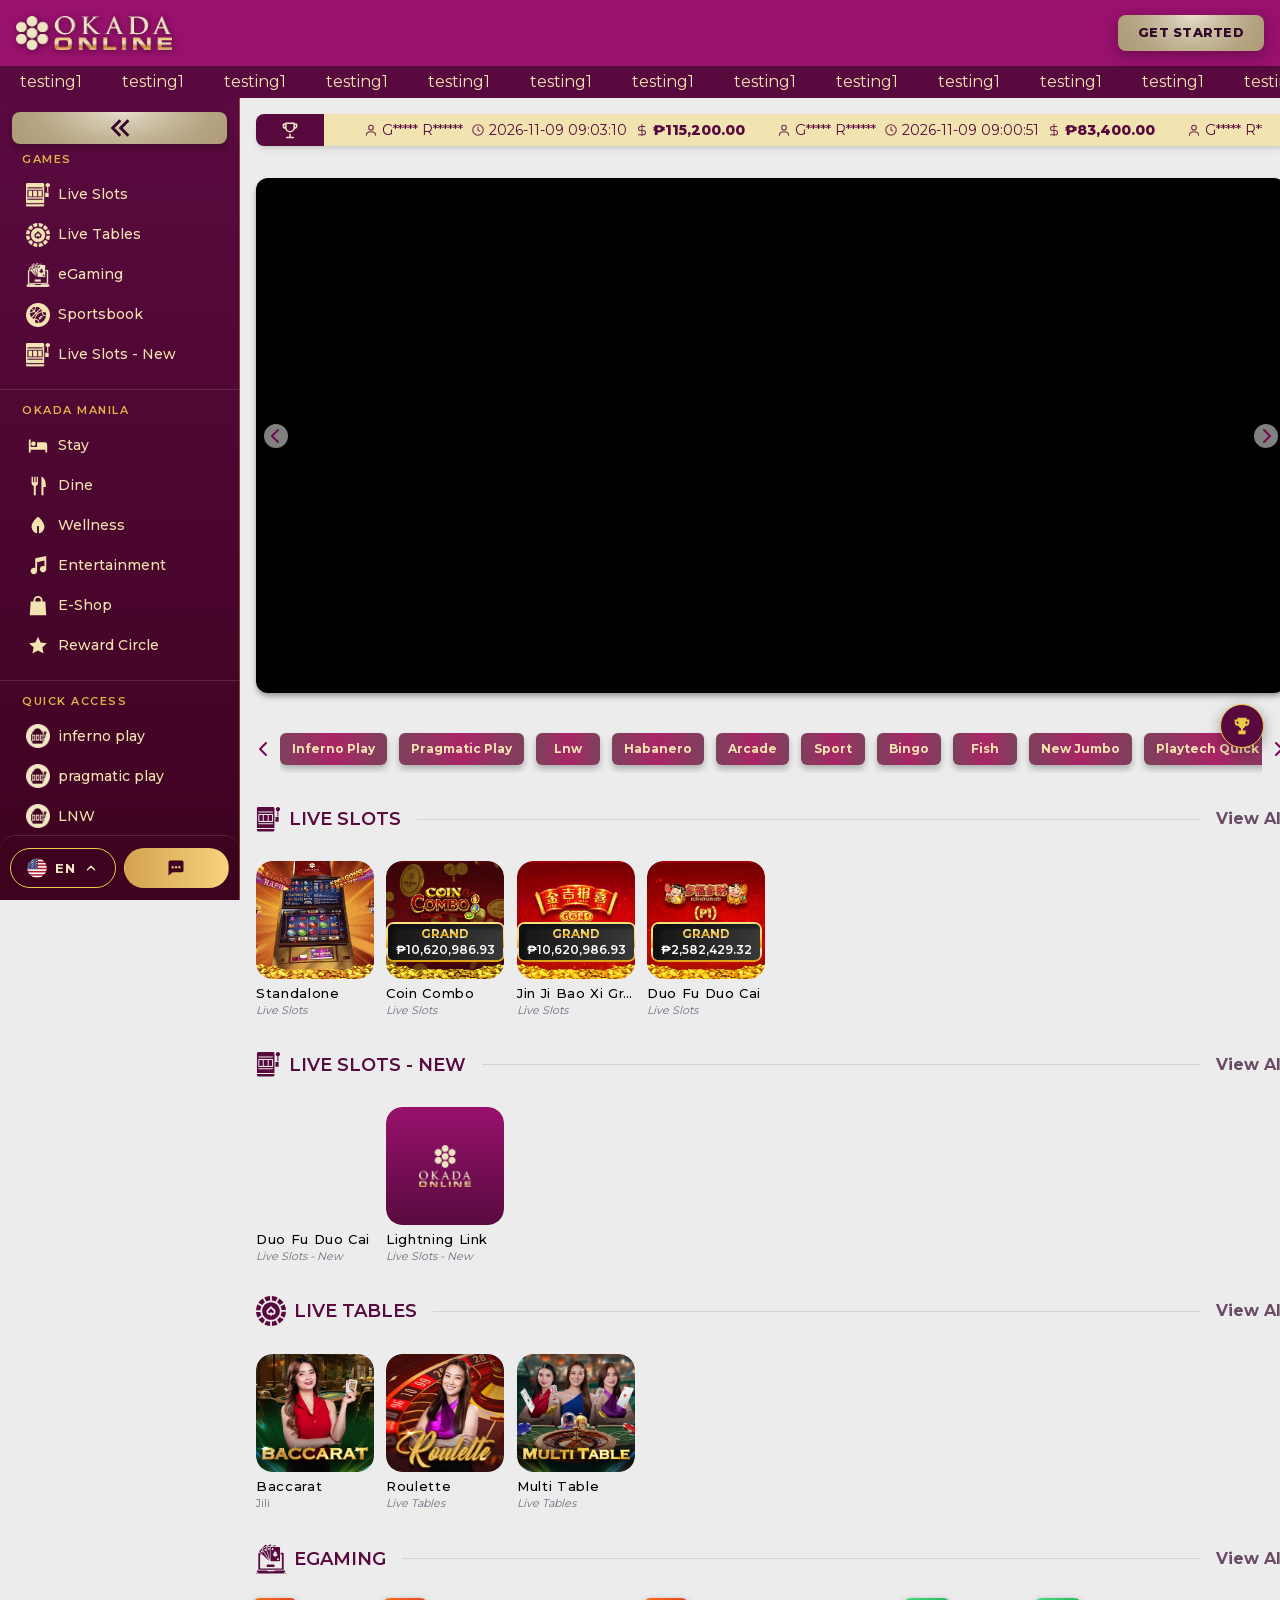
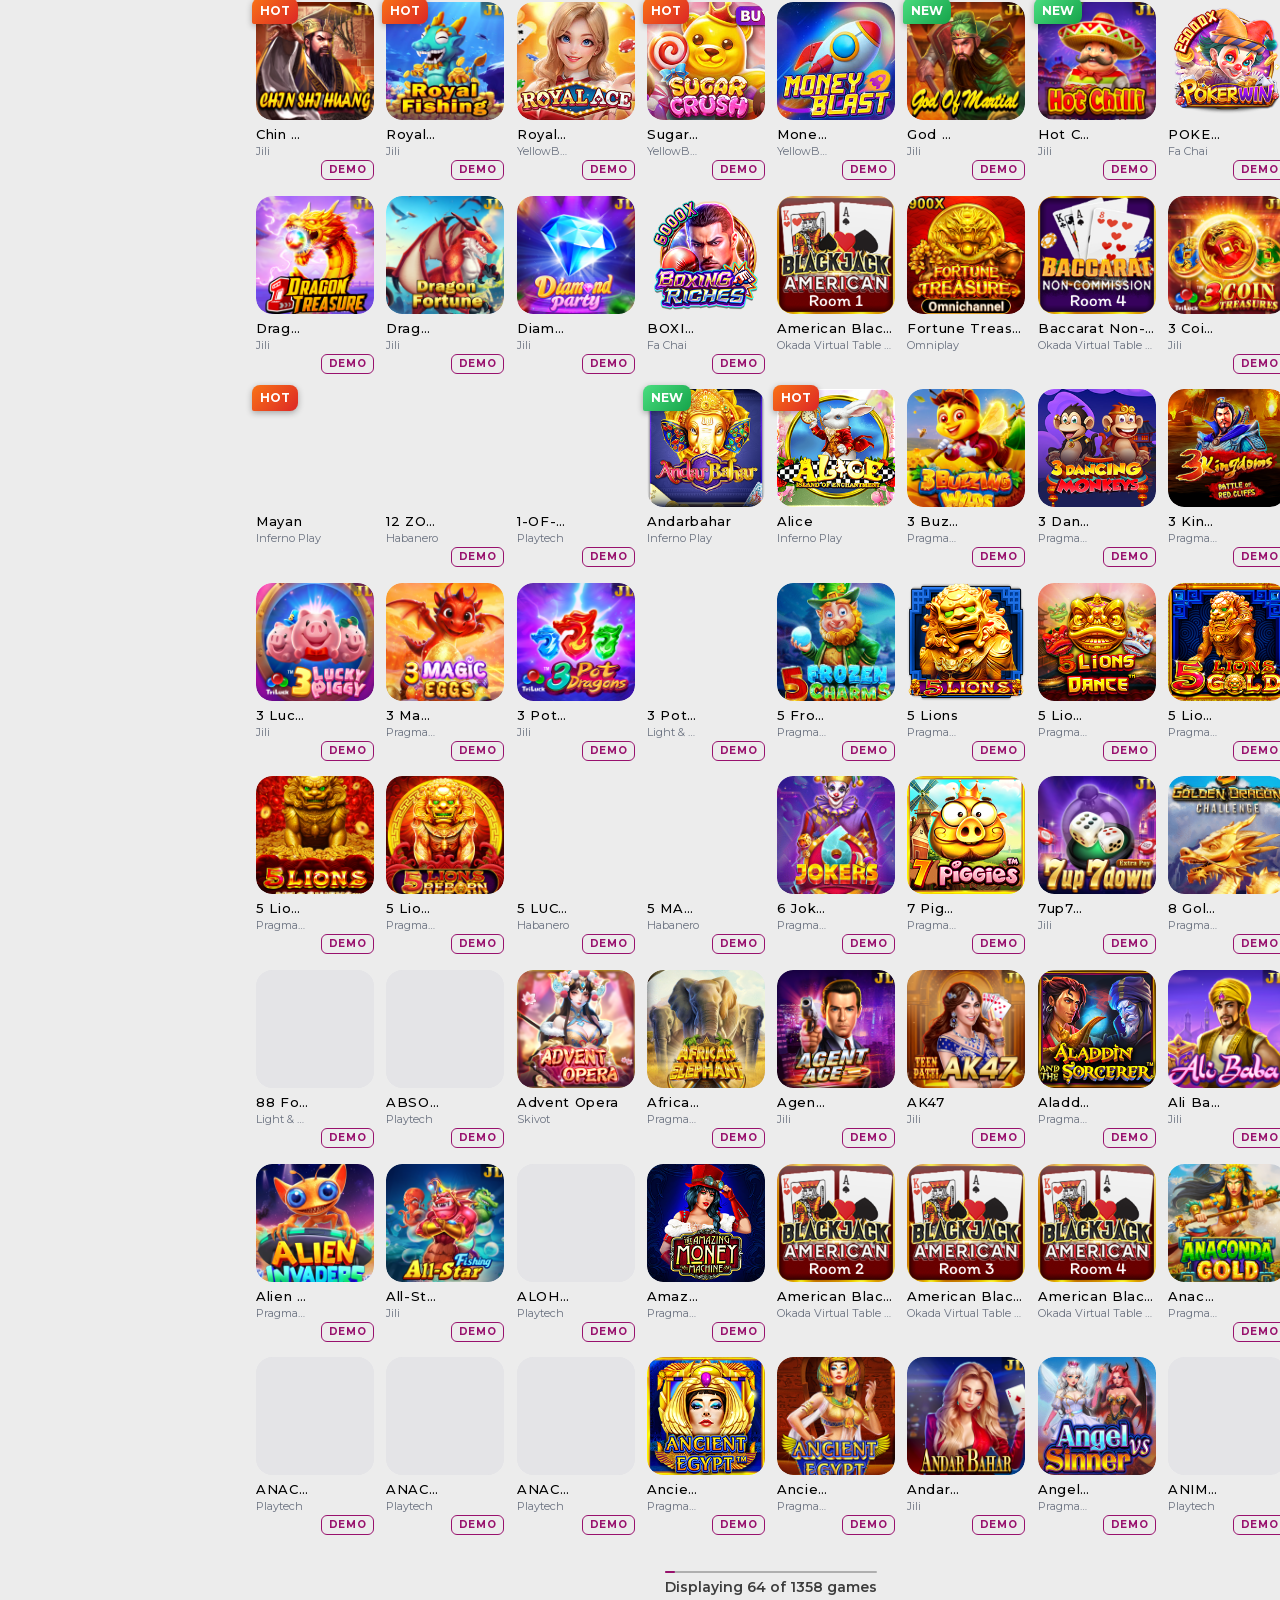
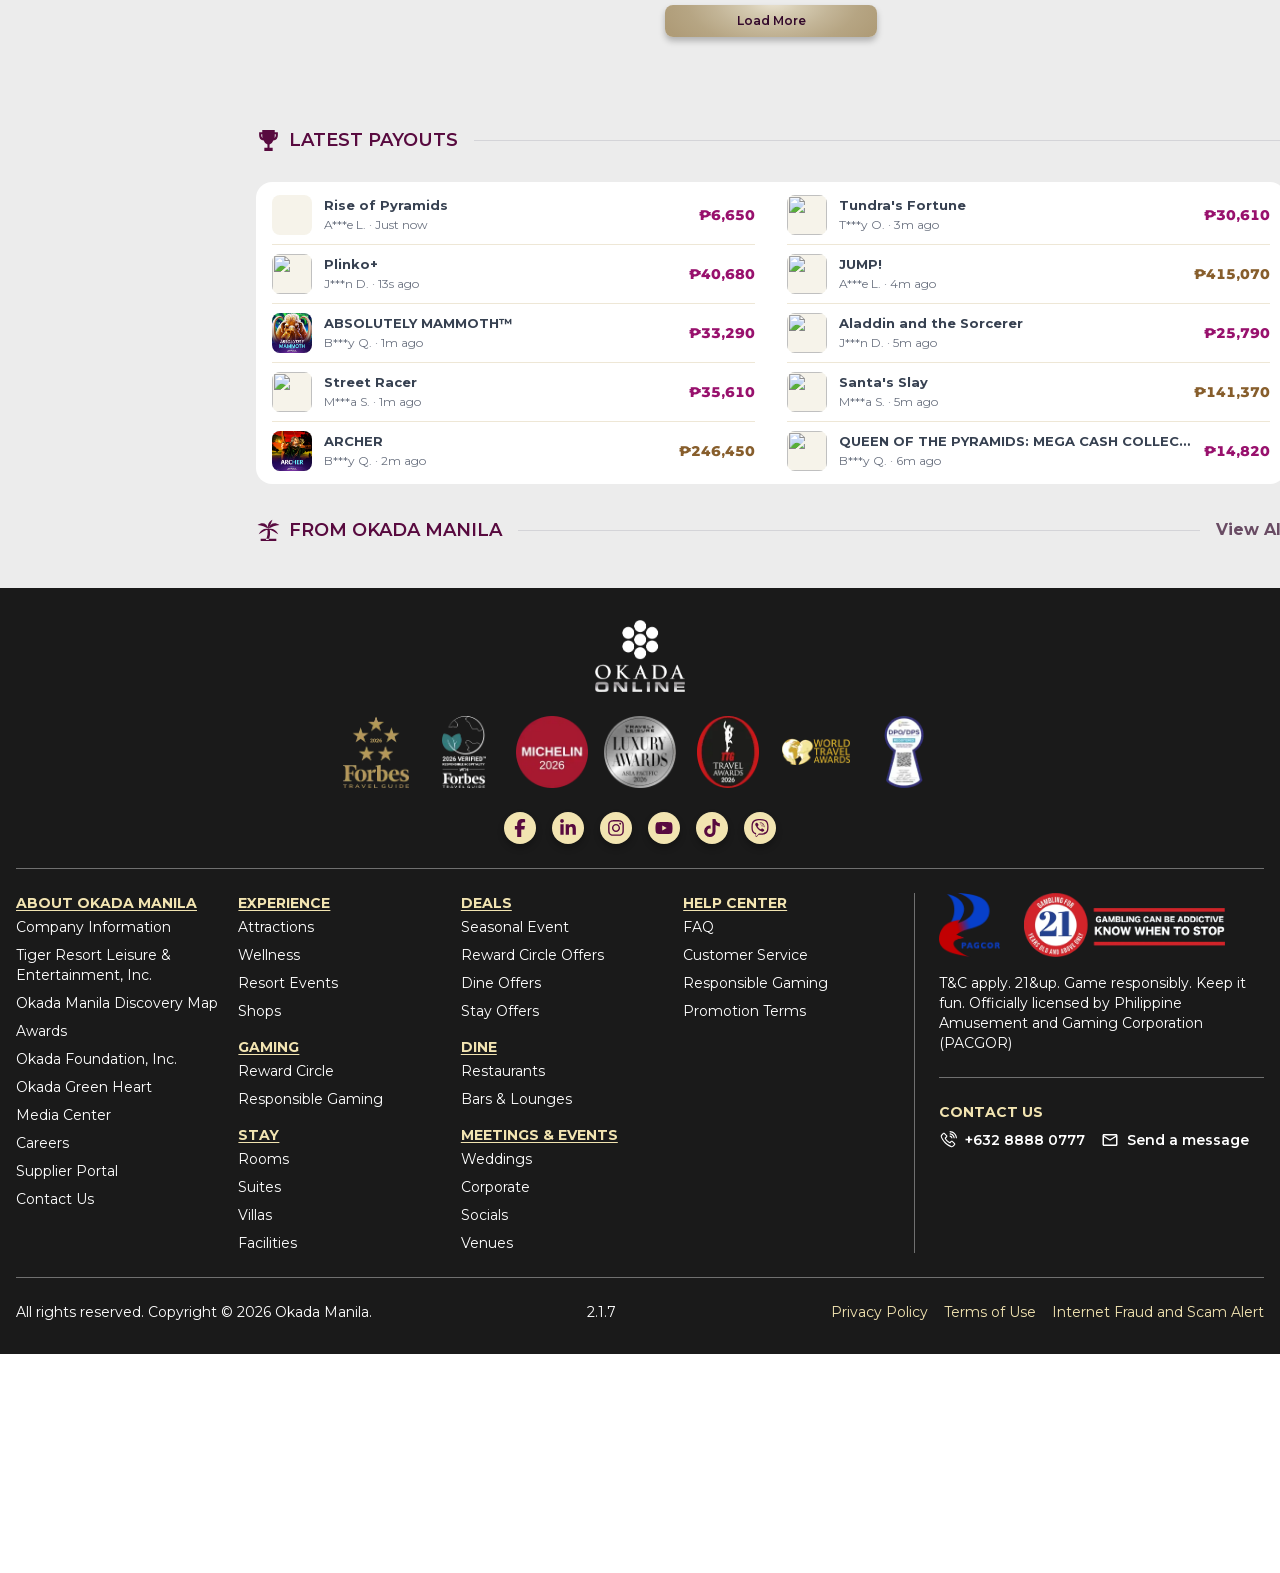
==== ooc/index.html @ fdc8c1f6 "Release OKADA Online front-end prototype Current prototype build only: mobile and desktop UI, mock d" ====
<!DOCTYPE html><html lang="en"><head><style id="react-aria-pressable-style">@layer {
  [data-react-aria-pressable] {
    touch-action: pan-x pan-y pinch-zoom;
  }
}</style><meta charset="utf-8"><meta name="viewport" content="width=device-width, initial-scale=1.0"><meta name="viewport" content="width=device-width, initial-scale=1"><link rel="stylesheet" href="../mirror/assets/okada-dev-ooc-2.scms2u.lol/_next/static/css/f00d2061b54a885b.css" data-precedence="next"><link rel="stylesheet" href="../mirror/assets/okada-dev-ooc-2.scms2u.lol/_next/static/css/f8702cdc09f965e6.css" data-precedence="next"><link rel="stylesheet" href="../mirror/assets/okada-dev-ooc-2.scms2u.lol/_next/static/css/fd1a5be399f1ab0a.css" data-precedence="next"><link rel="stylesheet" href="../mirror/assets/okada-dev-ooc-2.scms2u.lol/_next/static/css/a753c4a05a978d96.css" data-precedence="next"><link rel="stylesheet" href="../mirror/assets/okada-dev-ooc-2.scms2u.lol/_next/static/css/c399130d1e351a8d.css" data-precedence="next"><link rel="stylesheet" href="../mirror/assets/okada-dev-ooc-2.scms2u.lol/_next/static/css/13a7fb672e118b83.css" data-precedence="next"><link rel="stylesheet" href="../mirror/assets/okada-dev-ooc-2.scms2u.lol/_next/static/css/1012d2108b349520.css" data-precedence="next"><link rel="stylesheet" href="../mirror/assets/okada-dev-ooc-2.scms2u.lol/_next/static/css/82a091a244a285e5.css" data-precedence="next"><link rel="stylesheet" href="../mirror/assets/okada-dev-ooc-2.scms2u.lol/_next/static/css/76f17e1549cb0a32.css" data-precedence="next"><link rel="stylesheet" href="../mirror/assets/okada-dev-ooc-2.scms2u.lol/_next/static/css/783913d2263ef0a9.css" data-precedence="next"><link rel="stylesheet" href="../mirror/assets/okada-dev-ooc-2.scms2u.lol/_next/static/css/8b1b1168a84adff2.css" data-precedence="next"><link rel="stylesheet" href="../mirror/assets/okada-dev-ooc-2.scms2u.lol/_next/static/css/e1ef75a867c6bb93.css" data-precedence="next"><link href="../mirror/assets/okada-dev-ooc-2.scms2u.lol/_next/static/css/16c239242211aa7d.css" rel="stylesheet" as="style" data-precedence="dynamic"><link href="../mirror/assets/okada-dev-ooc-2.scms2u.lol/_next/static/css/42a83060eb142727.css" rel="stylesheet" as="style" data-precedence="dynamic"><link href="../mirror/assets/okada-dev-ooc-2.scms2u.lol/_next/static/css/4aa930ed53958cd5.css" rel="stylesheet" as="style" data-precedence="dynamic"><link href="../mirror/assets/okada-dev-ooc-2.scms2u.lol/_next/static/css/30edc8b1ca07daf3.css" rel="stylesheet" as="style" data-precedence="dynamic"><link href="../mirror/assets/okada-dev-ooc-2.scms2u.lol/_next/static/css/5e90121d0fd07d7e.css" rel="stylesheet" as="style" data-precedence="dynamic"><link href="../mirror/assets/okada-dev-ooc-2.scms2u.lol/_next/static/css/5ca8755611c1b54c.css" rel="stylesheet" as="style" data-precedence="dynamic"><link href="../mirror/assets/okada-dev-ooc-2.scms2u.lol/_next/static/css/c8d0039d3aee4ebc.css" rel="stylesheet" as="style" data-precedence="dynamic"><link href="../mirror/assets/okada-dev-ooc-2.scms2u.lol/_next/static/css/03d5ba8959c8a1d0.css" rel="stylesheet" as="style" data-precedence="dynamic"><link rel="icon" href="../mirror/assets/okada-dev-ooc-2.scms2u.lol/_next/static/media/favicon.5fb57e0c.ico" sizes="any" media="(prefers-color-scheme: light)"><link rel="icon" type="image/png" sizes="32x32" href="../mirror/assets/okada-dev-ooc-2.scms2u.lol/_next/static/media/favicon-32x32.bd08680d.png" media="(prefers-color-scheme: light)"><link rel="icon" type="image/png" sizes="16x16" href="../mirror/assets/okada-dev-ooc-2.scms2u.lol/_next/static/media/favicon-16x16.16563578.png" media="(prefers-color-scheme: light)"><link rel="icon" href="../mirror/assets/okada-dev-ooc-2.scms2u.lol/_next/static/media/favicon.711525b7.ico" sizes="any" media="(prefers-color-scheme: dark)"><link rel="icon" type="image/png" sizes="32x32" href="../mirror/assets/okada-dev-ooc-2.scms2u.lol/_next/static/media/favicon-32x32.1b74af0f.png" media="(prefers-color-scheme: dark)"><link rel="icon" type="image/png" sizes="16x16" href="../mirror/assets/okada-dev-ooc-2.scms2u.lol/_next/static/media/favicon-16x16.0226a43e.png" media="(prefers-color-scheme: dark)"><link rel="apple-touch-icon" href="../mirror/assets/okada-dev-ooc-2.scms2u.lol/_next/static/media/apple-touch-icon.f8cdf032.png"><style>
            .hi-launcher-container {
              display:none !important;
            }
          </style><title>OKADA Online</title><meta name="description" content="Welcome to Okada Online’s main lobby—browse a wide selection of casino games, live tables, top payouts, and exclusive promotions. Play securely and join the action now!"><style type="text/css">.rfm-marquee-container {
  overflow-x: hidden;
  display: flex;
  flex-direction: row;
  position: relative;
  width: var(--width);
  transform: var(--transform);
}
.rfm-marquee-container:hover div {
  animation-play-state: var(--pause-on-hover);
}
.rfm-marquee-container:active div {
  animation-play-state: var(--pause-on-click);
}

.rfm-overlay {
  position: absolute;
  width: 100%;
  height: 100%;
}
.rfm-overlay::before, .rfm-overlay::after {
  background: linear-gradient(to right, var(--gradient-color), rgba(255, 255, 255, 0));
  content: "";
  height: 100%;
  position: absolute;
  width: var(--gradient-width);
  z-index: 2;
  pointer-events: none;
  touch-action: none;
}
.rfm-overlay::after {
  right: 0;
  top: 0;
  transform: rotateZ(180deg);
}
.rfm-overlay::before {
  left: 0;
  top: 0;
}

.rfm-marquee {
  flex: 0 0 auto;
  min-width: var(--min-width);
  z-index: 1;
  display: flex;
  flex-direction: row;
  align-items: center;
  animation: scroll var(--duration) linear var(--delay) var(--iteration-count);
  animation-play-state: var(--play);
  animation-delay: var(--delay);
  animation-direction: var(--direction);
}
@keyframes scroll {
  0% {
    transform: translateX(0%);
  }
  100% {
    transform: translateX(-100%);
  }
}

.rfm-initial-child-container {
  flex: 0 0 auto;
  display: flex;
  min-width: auto;
  flex-direction: row;
  align-items: center;
}

.rfm-child {
  transform: var(--transform);
}</style><style type="text/css">.hi-fade-enter-active,.hi-fade-leave-active{transition:opacity .5s;opacity:1}.hi-fade-enter,.hi-fade-leave-to{opacity:0}.hi-widget-container *,:after,:before{box-sizing:border-box}.fade-enter-active,.fade-leave-active{transition:opacity .5s}.hi-webview-container{position:fixed;left:0;top:0;bottom:0;right:0;z-index:94234234234;transition:opacity .3s ease;max-height:680px}.hi-webview-container .webview-overlay{position:fixed;left:0;top:0;bottom:0;right:0;background:rgba(0,0,0,.5)}.hi-webview-container .webview-inner{max-width:400px;margin:2% auto;height:calc(100vh - 13%);background-color:#fff;position:relative;max-height:calc(100vh - 13%)}.hi-webview-container .webview-header{width:100%;display:flex;justify-content:flex-end;align-items:center;padding:0 .65rem;min-height:54px;max-height:54px;border-bottom:1pt solid rgba(0,0,0,.1);box-shadow:0 1px .8rem rgba(0,0,0,.05);height:15%}.hi-webview-container .webview-header .close-button{cursor:pointer}.hi-webview-container .webview-body{margin:5px;height:82%;position:relative}.hi-widget-container{position:absolute;z-index:2147483647}.hi-widget-container iframe:not(iframe[name=greeting]){width:100%!important;height:100%!important;transition:height .1s ease-out,max-height .1s ease-out}.hi-widget-container iframe{border:none;background:transparent;padding:0;margin:0;min-height:auto!important;max-height:100%!important}.hi-launcher-container{position:fixed;bottom:0;right:15px;width:75px;height:75px}.hi-launcher-container.x-small{height:65px;width:65px;right:5px}.align-left .hi-launcher-container{left:5px}.align-left .hi-launcher-container.x-small{left:3px}.small-widget .hi-launcher-container{width:65px;height:65px}.small-widget.align-left{left:5px;bottom:0}.small-widget.align-left .hi-home-container{left:0}.hi-home-container{max-width:300px;position:fixed;right:calc(var(--widget-right) + 10px);width:fit-content;opacity:0;transition-property:bottom,opacity;transition-duration:.2s;transition-timing-function:ease-in-out;height:0}.hi-home-container__close-icon{position:absolute;left:-20px;top:10px;background:rgba(92,110,118,.45);color:#fff;padding:4px;border-radius:50px;cursor:pointer;height:25px;width:25px}.align-left .hi-home-container{left:calc(var(--widget-left) + 8px)}.align-left .hi-home-container__close-icon{right:-20px;left:unset}.align-left .hi-home-container .small-widget{left:calc(var(--widget-left) + 34pt)}.hi-webchat-container{visibility:visible;width:410px;height:770px;bottom:0;padding:0;position:fixed;right:0;top:auto;overflow:hidden;max-height:100%}@media screen and (max-height:740px){.hi-webchat-container{height:100%}}.hi-webchat-container.home{height:120px;min-height:auto!important;max-height:120px}.hi-webchat-container.home.bigger{height:140px}@media(max-width:769px){.hi-webchat-container.home{top:auto;bottom:72pt;max-width:235pt;right:18pt;left:auto;border-radius:9pt;overflow:visible}}@media(max-width:350px){.hi-webchat-container.home{width:auto;left:5pt;right:5pt}}.hi-webchat-container.only-channel{height:105px}@media(max-width:769px){.hi-webchat-container{top:0!important;right:0!important;bottom:0!important;left:0!important;height:100%;width:100%;border-radius:0;min-height:100%!important;max-height:100%!important}}.hi-fullscreen .hi-webchat-container{top:0!important;right:0!important;bottom:0!important;left:0!important;height:100%;width:100%;border-radius:0;min-height:100%!important;max-height:100%!important}.small-widget .hi-webchat-container{bottom:0}.align-left{left:calc(var(--widget-left) + 5px)}.align-left .hi-webchat-container{left:-5px!important}@media(max-width:769px){.align-left .hi-webchat-container{left:0!important}}.position-up .hi-launcher-container{bottom:25px}.position-up .hi-webchat-container{bottom:0}.position-bottom .hi-launcher-container{bottom:-10px}.position-bottom .hi-webchat-container{bottom:0}</style><link rel="prefetch" as="script" href="https://widget.hijiffy.com/components/8.232165c73ca2b41efcd0.js"><link rel="prefetch" as="script" href="https://widget.hijiffy.com/components/4.2f33b5967c81b4147e61.js"><link rel="prefetch" as="script" href="https://widget.hijiffy.com/components/5.54c5a80ed09d3cc93cfd.js"><link rel="prefetch" as="script" href="https://widget.hijiffy.com/components/6.d39d40227f2f3510de39.js"><link rel="prefetch" as="script" href="https://widget.hijiffy.com/components/7.d0fe197c20cb785b1c50.js"><link rel="prefetch" as="script" href="https://widget.hijiffy.com/components/12.9b1a38706270f482cf59.js"><link rel="prefetch" as="script" href="https://widget.hijiffy.com/components/16.37fd3e43397cf6b924ab.js"><style odometer="odometer">.odometer-numbers{display:inline-flex;line-height:100%;overflow-y:hidden}.odometer-numbers>span{display:flex;flex-direction:column;justify-content:start;align-items:center;height:1em;will-change:transform;transform:translateY(0)}</style><link rel="stylesheet" href="../mirror/assets/okada-dev-ooc-2.scms2u.lol/_next/static/css/7570dd4df7926809.css"><link rel="stylesheet" href="../mirror/assets/okada-dev-ooc-2.scms2u.lol/_next/static/css/b920905319078a7d.css"><link rel="stylesheet" href="../mirror/assets/okada-dev-ooc-2.scms2u.lol/_next/static/css/0eec85ae6db6573b.css">
<title>OKADA Online · Resort Prototype</title>
<link rel="stylesheet" href="../ooc/ooc.css"></head><body class="__variable_1f41d9"><div hidden=""><!--$--><!--/$--></div><style>
:root {
  --bprogress-color: #F2E4B1;
  --bprogress-height: 3px;
  --bprogress-spinner-size: 18px;
  --bprogress-spinner-animation-duration: 400ms;
  --bprogress-spinner-border-size: 2px;
  --bprogress-box-shadow: 0 0 10px #F2E4B1, 0 0 5px #F2E4B1;
  --bprogress-z-index: 99999;
  --bprogress-spinner-top: 15px;
  --bprogress-spinner-bottom: auto;
  --bprogress-spinner-right: 15px;
  --bprogress-spinner-left: auto;
}

.bprogress {
  width: 0;
  height: 0;
  pointer-events: none;
  z-index: var(--bprogress-z-index);
}

.bprogress .bar {
  background: var(--bprogress-color);
  position: fixed;
  z-index: var(--bprogress-z-index);
  top: 0;
  left: 0;
  width: 100%;
  height: var(--bprogress-height);
}

/* Fancy blur effect */
.bprogress .peg {
  display: block;
  position: absolute;
  right: 0;
  width: 100px;
  height: 100%;
  box-shadow: var(--bprogress-box-shadow);
  opacity: 1.0;
  transform: rotate(3deg) translate(0px, -4px);
}

/* Remove these to get rid of the spinner */
.bprogress .spinner {
  display: block;
  position: fixed;
  z-index: var(--bprogress-z-index);
  top: var(--bprogress-spinner-top);
  bottom: var(--bprogress-spinner-bottom);
  right: var(--bprogress-spinner-right);
  left: var(--bprogress-spinner-left);
}

.bprogress .spinner-icon {
  width: var(--bprogress-spinner-size);
  height: var(--bprogress-spinner-size);
  box-sizing: border-box;
  border: solid var(--bprogress-spinner-border-size) transparent;
  border-top-color: var(--bprogress-color);
  border-left-color: var(--bprogress-color);
  border-radius: 50%;
  -webkit-animation: bprogress-spinner var(--bprogress-spinner-animation-duration) linear infinite;
  animation: bprogress-spinner var(--bprogress-spinner-animation-duration) linear infinite;
}

.bprogress-custom-parent {
  overflow: hidden;
  position: relative;
}

.bprogress-custom-parent .bprogress .spinner,
.bprogress-custom-parent .bprogress .bar {
  position: absolute;
}

.bprogress .indeterminate {
  position: fixed;
  top: 0;
  left: 0;
  width: 100%;
  height: var(--bprogress-height);
  overflow: hidden;
}

.bprogress .indeterminate .inc,
.bprogress .indeterminate .dec {
  position: absolute;
  top: 0;
  height: 100%;
  background-color: var(--bprogress-color);
}

.bprogress .indeterminate .inc {
  animation: bprogress-indeterminate-increase 2s infinite;
}

.bprogress .indeterminate .dec {
  animation: bprogress-indeterminate-decrease 2s 0.5s infinite;
}

@-webkit-keyframes bprogress-spinner {
  0%   { -webkit-transform: rotate(0deg); transform: rotate(0deg); }
  100% { -webkit-transform: rotate(360deg); transform: rotate(360deg); }
}

@keyframes bprogress-spinner {
  0%   { transform: rotate(0deg); }
  100% { transform: rotate(360deg); }
}

@keyframes bprogress-indeterminate-increase {
  from { left: -5%; width: 5%; }
  to { left: 130%; width: 100%; }
}

@keyframes bprogress-indeterminate-decrease {
  from { left: -80%; width: 80%; }
  to { left: 110%; width: 10%; }
}
</style><!--$--><!--/$--><div data-overlay-container="true"><div class="flex min-h-dvh flex-col"><div class="flex flex-col portrait:mb-portrait-mobile-footer md:portrait:mb-portait-tablet-footer"><div class="flex flex-1 bg-main-background pt-default-topnavbar lg:pt-landscape-tablet-topnavbar xl:pt-landscape-desktop-topnavbar portrait:pt-portrait-default-topnavbar md:portrait:pt-portrait-tablet-topnavbar"><header class="topNav"><div class="wrapper"><div class="leftColumn "></div><div class="centerColumn"><a class="logo focus:outline-none" href="#lobby"><picture><img src="../mirror/assets/okada-dev-ooc-2.scms2u.lol/_next/static/media/topNavLogo.01bd8cff.webp" width="335" height="75" alt="Okada" fetchpriority="high"></picture></a></div><div class="rightColumn"><div id="ooc-auth" class="ooc-auth"></div></div></div><div class="relative z-10  animate__animated animate__slideInDown min-h-[30px] overflow-x-hidden bg-plum-300 py-1 text-sm text-cream-white lg:text-base md:portrait:py-2"><div class="rfm-marquee-container " style="--pause-on-hover: paused; --pause-on-click: paused; --width: 100%; --transform: none;"><div class="rfm-marquee" style="--play: running; --direction: normal; --duration: 30.571875s; --delay: 0s; --iteration-count: infinite; --min-width: auto;"><div class="rfm-initial-child-container"><div class="rfm-child" style="--transform: none;"><span class="px-5">testing1</span></div></div><div class="rfm-child" style="--transform: none;"><span class="px-5">testing1</span></div><div class="rfm-child" style="--transform: none;"><span class="px-5">testing1</span></div><div class="rfm-child" style="--transform: none;"><span class="px-5">testing1</span></div><div class="rfm-child" style="--transform: none;"><span class="px-5">testing1</span></div><div class="rfm-child" style="--transform: none;"><span class="px-5">testing1</span></div><div class="rfm-child" style="--transform: none;"><span class="px-5">testing1</span></div><div class="rfm-child" style="--transform: none;"><span class="px-5">testing1</span></div><div class="rfm-child" style="--transform: none;"><span class="px-5">testing1</span></div><div class="rfm-child" style="--transform: none;"><span class="px-5">testing1</span></div><div class="rfm-child" style="--transform: none;"><span class="px-5">testing1</span></div><div class="rfm-child" style="--transform: none;"><span class="px-5">testing1</span></div><div class="rfm-child" style="--transform: none;"><span class="px-5">testing1</span></div><div class="rfm-child" style="--transform: none;"><span class="px-5">testing1</span></div><div class="rfm-child" style="--transform: none;"><span class="px-5">testing1</span></div></div><div class="rfm-marquee" style="--play: running; --direction: normal; --duration: 30.571875s; --delay: 0s; --iteration-count: infinite; --min-width: auto;"><div class="rfm-child" style="--transform: none;"><span class="px-5">testing1</span></div><div class="rfm-child" style="--transform: none;"><span class="px-5">testing1</span></div><div class="rfm-child" style="--transform: none;"><span class="px-5">testing1</span></div><div class="rfm-child" style="--transform: none;"><span class="px-5">testing1</span></div><div class="rfm-child" style="--transform: none;"><span class="px-5">testing1</span></div><div class="rfm-child" style="--transform: none;"><span class="px-5">testing1</span></div><div class="rfm-child" style="--transform: none;"><span class="px-5">testing1</span></div><div class="rfm-child" style="--transform: none;"><span class="px-5">testing1</span></div><div class="rfm-child" style="--transform: none;"><span class="px-5">testing1</span></div><div class="rfm-child" style="--transform: none;"><span class="px-5">testing1</span></div><div class="rfm-child" style="--transform: none;"><span class="px-5">testing1</span></div><div class="rfm-child" style="--transform: none;"><span class="px-5">testing1</span></div><div class="rfm-child" style="--transform: none;"><span class="px-5">testing1</span></div><div class="rfm-child" style="--transform: none;"><span class="px-5">testing1</span></div><div class="rfm-child" style="--transform: none;"><span class="px-5">testing1</span></div></div></div></div></header><aside class="sticky top-default-topnavbar max-h-[calc(100dvh-theme(spacing.default-topnavbar))] lg:top-landscape-tablet-topnavbar lg:max-h-[calc(100dvh-theme(spacing.landscape-tablet-topnavbar))] xl:top-landscape-desktop-topnavbar xl:max-h-[calc(100dvh-theme(spacing.landscape-desktop-topnavbar))] portrait:hidden"><div class="menu lobbyMenu " style="width:180px"><div class="toggleWrapper"><button type="button" tabindex="0" data-react-aria-pressable="true" class="z-0 group relative inline-flex items-center justify-center box-border appearance-none select-none whitespace-nowrap subpixel-antialiased overflow-hidden tap-highlight-transparent transform-gpu data-[pressed=true]:scale-[0.97] outline-none data-[focus-visible=true]:z-10 data-[focus-visible=true]:outline-2 data-[focus-visible=true]:outline-focus data-[focus-visible=true]:outline-offset-2 text-tiny gap-2 rounded-small px-0 !gap-0 transition-transform-colors-opacity motion-reduce:transition-none w-8 h-8 data-[hover=true]:opacity-hover shadow-button-shadow hover:brightness-[1.2] !transition-filter duration-250 font-semibold text-plum-600 min-w-fit bg-gold-radial-gradient sidebarMenuToggle"><svg class="duration-3000 transform transition-transform " width="20" height="20" viewBox="0 0 32 28" fill="none" xmlns="http://www.w3.org/2000/svg"><path d="M7.44328 14L18.1543 24.7333L14.8944 28L0.923529 14L14.8944 4.09968e-06L18.1543 3.26667L7.44328 14Z" fill="currentColor"></path><path d="M20.3671 14L31.0781 24.7333L27.8183 28L13.8474 14L27.8182 4.09968e-06L31.0781 3.26667L20.3671 14Z" fill="currentColor"></path></svg></button></div><span class="menuTitle">Games</span><div class="menuWrapper flex-1 overflow-hidden" style="transform: none; opacity: 1;"><a class="sidebarButton     " href="#games/live-slots"><div class="flex items-center justify-center rounded-full"><div style="width:24px;height:24px;background-image:url(../mirror/assets/okada-iplatform.oss-ap-southeast-6.aliyuncs.com/images/game_icon/islot.png);background-size:24px 24px;background-repeat:no-repeat"></div></div><span class="label">Live Slots</span></a><a class="sidebarButton     " href="#games/live-casino"><div class="flex items-center justify-center rounded-full"><div style="width:24px;height:24px;background-image:url(../mirror/assets/okada-iplatform.oss-ap-southeast-6.aliyuncs.com/images/game_icon/itable.png);background-size:24px 24px;background-repeat:no-repeat"></div></div><span class="label">Live Tables</span></a><a class="sidebarButton     " href="#games/eslots"><div class="flex items-center justify-center rounded-full"><div style="width:24px;height:24px;background-image:url(../mirror/assets/okada-iplatform.oss-ap-southeast-6.aliyuncs.com/images/game_icon/igaming.png);background-size:24px 24px;background-repeat:no-repeat"></div></div><span class="label">eGaming</span></a><div class="sidebarButton  lobbyMenu  "><div class="flex items-center justify-center rounded-full"><div style="width:24px;height:24px;background-image:url(../mirror/assets/okada-iplatform.oss-ap-southeast-6.aliyuncs.com/images/game_type/8OtxQJMCBuMscM0qRoBlMAR6nLN7nFbjPLDQUlkC.png);background-size:24px 24px;background-repeat:no-repeat"></div></div><span class="label">Sportsbook</span></div><a class="sidebarButton     " href="#games/new"><div class="flex items-center justify-center rounded-full"><div style="width:24px;height:24px;background-image:url(../mirror/assets/okada-iplatform.oss-ap-southeast-6.aliyuncs.com/images/game_icon/islot.png);background-size:24px 24px;background-repeat:no-repeat"></div></div><span class="label">Live Slots  - New</span></a></div></div><div class="menu lobbyMenu  ooc-resort-menu" style="width:180px"><span class="menuTitle">Okada Manila</span><div class="menuWrapper flex-1 overflow-hidden" style="transform: none; opacity: 1;"><a class="sidebarButton     " href="#stay" data-route="stay"><div class="flex items-center justify-center rounded-full"><div class="ooc-navicon"><svg width="24" height="24" viewBox="0 0 24 24" fill="none" stroke="currentColor" stroke-width="1.8" stroke-linecap="round" stroke-linejoin="round"><path d="M3 18v-6a3 3 0 013-3h12a3 3 0 013 3v6M3 18h18M3 18v2M21 18v2M7 9V6h10v3"></path></svg></div></div><span class="label">Stay</span></a><a class="sidebarButton     " href="#dine" data-route="dine"><div class="flex items-center justify-center rounded-full"><div class="ooc-navicon"><svg width="24" height="24" viewBox="0 0 24 24" fill="none" stroke="currentColor" stroke-width="1.8" stroke-linecap="round" stroke-linejoin="round"><path d="M7 2v9a2 2 0 002 2v9M11 2v7M3 2v7a4 4 0 004 4M17 22V2c2.5 1.5 4 4.5 4 8h-4"></path></svg></div></div><span class="label">Dine</span></a><a class="sidebarButton     " href="#wellness" data-route="wellness"><div class="flex items-center justify-center rounded-full"><div class="ooc-navicon"><svg width="24" height="24" viewBox="0 0 24 24" fill="none" stroke="currentColor" stroke-width="1.8" stroke-linecap="round" stroke-linejoin="round"><path d="M12 21c-4.5-2-8-5.5-8-10a8 8 0 018-8 8 8 0 018 8c0 4.5-3.5 8-8 10zM12 21V9M12 13l-3-3M12 15l3-3"></path></svg></div></div><span class="label">Wellness</span></a><a class="sidebarButton     " href="#ent" data-route="ent"><div class="flex items-center justify-center rounded-full"><div class="ooc-navicon"><svg width="24" height="24" viewBox="0 0 24 24" fill="none" stroke="currentColor" stroke-width="1.8" stroke-linecap="round" stroke-linejoin="round"><path d="M9 18V5l12-2v13M9 18a3 3 0 11-6 0 3 3 0 016 0zM21 16a3 3 0 11-6 0 3 3 0 016 0z"></path></svg></div></div><span class="label">Entertainment</span></a><a class="sidebarButton     " href="#shop" data-route="shop"><div class="flex items-center justify-center rounded-full"><div class="ooc-navicon"><svg width="24" height="24" viewBox="0 0 24 24" fill="none" stroke="currentColor" stroke-width="1.8" stroke-linecap="round" stroke-linejoin="round"><path d="M6 7h12l1 14H5L6 7zM9 7a3 3 0 016 0"></path></svg></div></div><span class="label">E-Shop</span></a><a class="sidebarButton     " href="#rewards" data-route="rewards"><div class="flex items-center justify-center rounded-full"><div class="ooc-navicon"><svg width="24" height="24" viewBox="0 0 24 24" fill="none" stroke="currentColor" stroke-width="1.8" stroke-linecap="round" stroke-linejoin="round"><path d="M12 2l2.9 6.2 6.8.8-5 4.6 1.4 6.7L12 17l-6.1 3.3 1.4-6.7-5-4.6 6.8-.8z"></path></svg></div></div><span class="label">Reward Circle</span></a></div></div><div class="menu lobbyMenu ooc-account-menu ooc-login-only" style="width:180px"><span class="menuTitle">My Account</span><div class="menuWrapper flex-1 overflow-hidden" style="transform: none; opacity: 1;"><a class="sidebarButton     " href="#account" data-route="account"><div class="flex items-center justify-center rounded-full"><div class="ooc-navicon"><svg width="24" height="24" viewBox="0 0 24 24" fill="none" stroke="currentColor" stroke-width="1.8" stroke-linecap="round" stroke-linejoin="round"><path d="M12 12a4 4 0 100-8 4 4 0 000 8zM4 21c0-4 4-6 8-6s8 2 8 6"></path></svg></div></div><span class="label">Overview</span></a><a class="sidebarButton     " href="#bookings" data-route="bookings"><div class="flex items-center justify-center rounded-full"><div class="ooc-navicon"><svg width="24" height="24" viewBox="0 0 24 24" fill="none" stroke="currentColor" stroke-width="1.8" stroke-linecap="round" stroke-linejoin="round"><path d="M9 4h6l1 2h3a1 1 0 011 1v13a1 1 0 01-1 1H5a1 1 0 01-1-1V7a1 1 0 011-1h3l1-2zM8 12l3 3 5-5"></path></svg></div></div><span class="label">My Bookings</span></a><a class="sidebarButton     " href="#wallet" data-route="wallet"><div class="flex items-center justify-center rounded-full"><div class="ooc-navicon"><svg width="24" height="24" viewBox="0 0 24 24" fill="none" stroke="currentColor" stroke-width="1.8" stroke-linecap="round" stroke-linejoin="round"><path d="M3 7a2 2 0 012-2h13v3M3 7v11a2 2 0 002 2h15V9H5a2 2 0 01-2-2zM16 14h1"></path></svg></div></div><span class="label">Wallet</span></a><a class="sidebarButton     " href="#spending" data-route="spending"><div class="flex items-center justify-center rounded-full"><div class="ooc-navicon"><svg width="24" height="24" viewBox="0 0 24 24" fill="none" stroke="currentColor" stroke-width="1.8" stroke-linecap="round" stroke-linejoin="round"><path d="M6 3h12v18l-3-2-3 2-3-2-3 2V3zM9 8h6M9 12h6"></path></svg></div></div><span class="label">Spending Records</span></a><a class="sidebarButton     " href="#bets" data-route="bets"><div class="flex items-center justify-center rounded-full"><div class="ooc-navicon"><svg width="24" height="24" viewBox="0 0 24 24" fill="none" stroke="currentColor" stroke-width="1.8" stroke-linecap="round" stroke-linejoin="round"><path d="M5 3h14v18H5zM9 8h.01M15 8h.01M12 12h.01M9 16h.01M15 16h.01"></path></svg></div></div><span class="label">Bet Records</span></a><a class="sidebarButton     " href="#cards" data-route="cards"><div class="flex items-center justify-center rounded-full"><div class="ooc-navicon"><svg width="24" height="24" viewBox="0 0 24 24" fill="none" stroke="currentColor" stroke-width="1.8" stroke-linecap="round" stroke-linejoin="round"><path d="M2 6h20v12H2zM2 10h20M6 15h4"></path></svg></div></div><span class="label">Payment Accounts</span></a><a class="sidebarButton     " href="#invite" data-route="invite"><div class="flex items-center justify-center rounded-full"><div class="ooc-navicon"><svg width="24" height="24" viewBox="0 0 24 24" fill="none" stroke="currentColor" stroke-width="1.8" stroke-linecap="round" stroke-linejoin="round"><path d="M16 11a3 3 0 100-6 3 3 0 000 6zM8 11a3 3 0 100-6 3 3 0 000 6zM2 20c0-3 2.7-5 6-5s6 2 6 5M14 15.3c.6-.2 1.3-.3 2-.3 3.3 0 6 2 6 5"></path></svg></div></div><span class="label">Invite Friends</span></a><a class="sidebarButton     " href="#profile" data-route="profile"><div class="flex items-center justify-center rounded-full"><div class="ooc-navicon"><svg width="24" height="24" viewBox="0 0 24 24" fill="none" stroke="currentColor" stroke-width="1.8" stroke-linecap="round" stroke-linejoin="round"><path d="M4 6h16M4 12h16M4 18h10"></path></svg></div></div><span class="label">Profile</span></a></div></div><div class="menu  quickAccessMenu" style="width:180px"><span class="menuTitle">Quick Access</span><div class="menuWrapper flex-1 overflow-hidden" style="transform: none; opacity: 1;"><a class="sidebarButton     " href="#quick-access/inferno-play"><div class="flex items-center justify-center rounded-full"><div style="width:24px;height:24px;background-image:url(../mirror/assets/okada-iplatform.oss-ap-southeast-6.aliyuncs.com/images/quick_access/1787040870_6a841466ebfdd.png);background-size:24px 24px;background-repeat:no-repeat"></div></div><span class="label">inferno play</span></a><a class="sidebarButton     " href="#quick-access/pragmatic-play"><div class="flex items-center justify-center rounded-full"><div style="width:24px;height:24px;background-image:url(../mirror/assets/okada-iplatform.oss-ap-southeast-6.aliyuncs.com/images/quick_access/1776056066_69dc770294f87.png);background-size:24px 24px;background-repeat:no-repeat"></div></div><span class="label">pragmatic play</span></a><a class="sidebarButton     " href="#quick-access/lnw"><div class="flex items-center justify-center rounded-full"><div style="width:24px;height:24px;background-image:url(../mirror/assets/okada-iplatform.oss-ap-southeast-6.aliyuncs.com/images/quick_access/1773395343_69b3dd8f67c30.png);background-size:24px 24px;background-repeat:no-repeat"></div></div><span class="label">LNW</span></a><a class="sidebarButton     " href="#quick-access/habanero"><div class="flex items-center justify-center rounded-full"><div style="width:24px;height:24px;background-image:url(../mirror/assets/okada-iplatform.oss-ap-southeast-6.aliyuncs.com/images/quick_access/1775114078_69ce175e35ea9.png);background-size:24px 24px;background-repeat:no-repeat"></div></div><span class="label">habanero</span></a><a class="sidebarButton     " href="#quick-access/arcade"><div class="flex items-center justify-center rounded-full"><div style="width:24px;height:24px;background-image:url(../mirror/assets/okada-iplatform.oss-ap-southeast-6.aliyuncs.com/images/quick_access/KPW8kAXFqUBjJlGnXCmMHnYY7zeK9OaN4XvqeHrU.png);background-size:24px 24px;background-repeat:no-repeat"></div></div><span class="label">Arcade</span></a><a class="sidebarButton     " href="#quick-access/sport"><div class="flex items-center justify-center rounded-full"><div style="width:24px;height:24px;background-image:url(../mirror/assets/okada-iplatform.oss-ap-southeast-6.aliyuncs.com/images/quick_access/Cm38LAWOZGBkI0KXHk4l3u3L3XHLmx8yKwCaXK2m.png);background-size:24px 24px;background-repeat:no-repeat"></div></div><span class="label">Sport</span></a><a class="sidebarButton     " href="#quick-access/bingo"><div class="flex items-center justify-center rounded-full"><div style="width:24px;height:24px;background-image:url(../mirror/assets/okada-iplatform.oss-ap-southeast-6.aliyuncs.com/images/quick_access/1748503050_68380a0a0d01c.png);background-size:24px 24px;background-repeat:no-repeat"></div></div><span class="label">Bingo</span></a><a class="sidebarButton     " href="#games/sub:fishing"><div class="flex items-center justify-center rounded-full"><div style="width:24px;height:24px;background-image:url(../mirror/assets/okada-iplatform.oss-ap-southeast-6.aliyuncs.com/images/quick_access/1748500230_6837ff0604a2e.png);background-size:24px 24px;background-repeat:no-repeat"></div></div><span class="label">Fish</span></a><a class="sidebarButton     " href="#quick-access/new-jumbo"><div class="flex items-center justify-center rounded-full"><div style="width:24px;height:24px;background-image:url(../mirror/assets/okada-iplatform.oss-ap-southeast-6.aliyuncs.com/images/quick_access/1792382694_6ad596e620644.png);background-size:24px 24px;background-repeat:no-repeat"></div></div><span class="label">New Jumbo</span></a><a class="sidebarButton     " href="#quick-access/playtech-quick-a"><div class="flex items-center justify-center rounded-full"><div style="width:24px;height:24px;background-image:url(../mirror/assets/okada-iplatform.oss-ap-southeast-6.aliyuncs.com/images/quick_access/1792382799_6ad5974f43cb9.png);background-size:24px 24px;background-repeat:no-repeat"></div></div><span class="label">Playtech Quick A</span></a></div></div></aside><div class="MobileHorizontalSidebar_mobileSidebarContainer__VTo3A "><aside class="animate__animated animate__slideInLeft MobileHorizontalSidebar_mobileSidebar__gjb8L"><div class="MobileHorizontalSidebar_footerMenu__lb2c3"><button type="button" tabindex="0" data-react-aria-pressable="true" class="z-0 group relative inline-flex items-center justify-center box-border appearance-none select-none whitespace-nowrap font-normal subpixel-antialiased overflow-hidden tap-highlight-transparent transform-gpu data-[pressed=true]:scale-[0.97] outline-none data-[focus-visible=true]:z-10 data-[focus-visible=true]:outline-2 data-[focus-visible=true]:outline-focus data-[focus-visible=true]:outline-offset-2 border-medium bg-transparent px-3 min-w-16 h-8 text-tiny gap-2 rounded-small [&amp;>svg]:max-w-[theme(spacing.8)] transition-transform-colors-opacity motion-reduce:transition-none text-cream-white border-cream-white MobileHorizontalSidebar_footerButton__KaIUR"><svg class="MobileHorizontalSidebar_icon__XdzU2" width="35" height="35" viewBox="0 0 27 30" fill="none" xmlns="http://www.w3.org/2000/svg"><path d="M13.0781 9.51953C13.6607 9.51953 14.1328 9.01242 14.1328 8.38672C14.1328 7.76102 13.6607 7.25391 13.0781 7.25391H11.6016C11.019 7.25391 10.5469 7.76102 10.5469 8.38672C10.5469 9.01242 11.019 9.51953 11.6016 9.51953H13.0781ZM21.7265 15.5801C21.7265 16.2058 21.2544 16.7129 20.6719 16.7129H11.6016C11.019 16.7129 10.5469 16.2058 10.5469 15.5801C10.5469 14.9544 11.019 14.4473 11.6016 14.4473H20.6719C21.2544 14.4473 21.7265 14.9544 21.7265 15.5801ZM11.6016 21.2441H20.6719C21.2544 21.2441 21.7265 21.7513 21.7265 22.377C21.7265 23.0027 21.2544 23.5098 20.6719 23.5098H11.6016C11.019 23.5098 10.5469 23.0027 10.5469 22.377C10.5469 21.7513 11.019 21.2441 11.6016 21.2441ZM7.38281 9.51953H6.32812C5.74557 9.51953 5.27343 9.01242 5.27343 8.38672C5.27343 7.76102 5.74557 7.25391 6.32812 7.25391H7.38281C7.96535 7.25391 8.43749 7.76102 8.43749 8.38672C8.43749 9.01242 7.96535 9.51953 7.38281 9.51953ZM7.38281 16.7129H6.32812C5.74557 16.7129 5.27343 16.2058 5.27343 15.5801C5.27343 14.9544 5.74557 14.4473 6.32812 14.4473H7.38281C7.96535 14.4473 8.43749 14.9544 8.43749 15.5801C8.43749 16.2058 7.96535 16.7129 7.38281 16.7129ZM7.38281 23.5098H6.32812C5.74557 23.5098 5.27343 23.0027 5.27343 22.377C5.27343 21.7513 5.74557 21.2441 6.32812 21.2441H7.38281C7.96535 21.2441 8.43749 21.7513 8.43749 22.377C8.43749 23.0027 7.96535 23.5098 7.38281 23.5098ZM26.6912 2.84412C27.103 2.40162 27.103 1.68432 26.6912 1.24203C26.4852 1.02078 26.2151 0.910156 25.9453 0.910156C25.6754 0.910156 25.4054 1.02078 25.1994 1.24181L23.4153 3.15808C22.7048 2.70208 21.8747 2.43945 20.9883 2.43945C18.3713 2.43945 16.2422 4.72632 16.2422 7.53711C16.2422 10.3479 18.3713 12.6348 20.9883 12.6348C23.6052 12.6348 25.7344 10.3479 25.7344 7.53711C25.7344 6.497 25.4427 5.52902 24.9427 4.72167L26.6912 2.84412ZM20.9883 4.70508C22.4422 4.70508 23.625 5.97551 23.625 7.53711C23.625 9.09871 22.4422 10.3691 20.9883 10.3691C19.5344 10.3691 18.3515 9.09871 18.3515 7.53711C18.3515 5.97551 19.5344 4.70508 20.9883 4.70508ZM22.7812 29.9102H4.21875C1.89246 29.9102 0 27.8775 0 25.3789V5.44141C0 2.9428 1.89246 0.910156 4.21875 0.910156H15.082C15.6646 0.910156 16.1367 1.41727 16.1367 2.04297C16.1367 2.66867 15.6646 3.17578 15.082 3.17578H4.21875C3.05571 3.17578 2.10937 4.19221 2.10937 5.44141V25.3789C2.10937 26.6281 3.05571 27.6445 4.21875 27.6445H22.7812C23.9443 27.6445 24.8906 26.6281 24.8906 25.3789V14.1641C24.8906 13.5384 25.3627 13.0312 25.9453 13.0312C26.5278 13.0312 27 13.5384 27 14.1641V25.3789C27 27.8775 25.1075 29.9102 22.7812 29.9102Z" fill="#F2E4B1"></path></svg><span class="MobileHorizontalSidebar_label__3khw1">Browse</span></button><button type="button" tabindex="0" data-react-aria-pressable="true" data-slot="trigger" aria-haspopup="dialog" aria-expanded="false" class="group relative inline-flex items-center justify-center box-border appearance-none select-none whitespace-nowrap font-normal overflow-hidden tap-highlight-transparent transform-gpu data-[pressed=true]:scale-[0.97] outline-none data-[focus-visible=true]:z-10 data-[focus-visible=true]:outline-2 data-[focus-visible=true]:outline-focus data-[focus-visible=true]:outline-offset-2 border-medium bg-transparent px-3 min-w-16 h-8 text-tiny gap-2 rounded-full [&amp;>svg]:max-w-[theme(spacing.8)] transition-transform-colors-opacity motion-reduce:transition-none text-cream-white border-cream-white z-10 aria-expanded:scale-[0.97] aria-expanded:opacity-70 subpixel-antialiased MobileHorizontalSidebar_footerMainButton__opP51"><svg xmlns="http://www.w3.org/2000/svg" viewBox="0 0 728 791" class="MobileHorizontalSidebar_icon__XdzU2" width="25" height="61"><g fill="#EFE5C2"><circle cx="365.5" cy="121.5" r="120.5"></circle><circle cx="125" cy="258.5" r="120.5"></circle><circle cx="606.5" cy="258.5" r="120.5"></circle><circle cx="365.5" cy="396" r="120.5"></circle><circle cx="125" cy="533.5" r="120.5"></circle><circle cx="606.5" cy="533.5" r="120.5"></circle><circle cx="365.5" cy="670.5" r="120.5"></circle></g></svg><span class="MobileHorizontalSidebar_label__3khw1">Games</span></button><a role="button" tabindex="0" data-react-aria-pressable="true" class="z-0 group relative inline-flex items-center justify-center box-border appearance-none select-none whitespace-nowrap font-normal subpixel-antialiased overflow-hidden tap-highlight-transparent transform-gpu data-[pressed=true]:scale-[0.97] outline-none data-[focus-visible=true]:z-10 data-[focus-visible=true]:outline-2 data-[focus-visible=true]:outline-focus data-[focus-visible=true]:outline-offset-2 border-medium bg-transparent px-3 min-w-16 h-8 text-tiny gap-2 rounded-small [&amp;>svg]:max-w-[theme(spacing.8)] transition-transform-colors-opacity motion-reduce:transition-none text-cream-white border-cream-white MobileHorizontalSidebar_footerButton__KaIUR" href="#promo"><svg class="MobileHorizontalSidebar_icon__XdzU2" width="28" height="22" viewBox="0 0 28 22" fill="none" xmlns="http://www.w3.org/2000/svg"><path d="M24.6076 1.90121L22.8664 5.00916C22.8048 5.11888 22.7034 5.19898 22.5846 5.23192C22.4657 5.26485 22.339 5.24793 22.2322 5.18486C22.1254 5.1218 22.0473 5.01773 22.0149 4.89546C21.9825 4.77319 21.9985 4.6427 22.0595 4.53259L23.8023 1.42463C23.8638 1.31486 23.9651 1.2347 24.0839 1.20175C24.2028 1.16881 24.3295 1.18578 24.4362 1.24893C24.5429 1.31208 24.6209 1.41625 24.653 1.53856C24.6851 1.66086 24.6688 1.7913 24.6076 1.90121ZM27.0531 11.2949L24.0354 9.50091C23.9826 9.46921 23.9241 9.44857 23.8635 9.44016C23.8028 9.43174 23.7412 9.43573 23.682 9.45188C23.6229 9.46803 23.5674 9.49604 23.5188 9.53429C23.4702 9.57254 23.4294 9.62029 23.3987 9.6748C23.368 9.72931 23.3481 9.78951 23.3401 9.85195C23.3321 9.91439 23.3361 9.97786 23.3519 10.0387C23.3677 10.0995 23.3951 10.1566 23.4324 10.2065C23.4696 10.2565 23.5161 10.2984 23.5691 10.3298L26.5868 12.1238C26.6397 12.1553 26.6981 12.1758 26.7587 12.1841C26.8192 12.1924 26.8808 12.1883 26.9398 12.1721C26.9989 12.1559 27.0542 12.1279 27.1027 12.0897C27.1513 12.0514 27.192 12.0037 27.2226 11.9493C27.2532 11.8949 27.2731 11.8348 27.2812 11.7725C27.2892 11.7101 27.2853 11.6467 27.2695 11.586C27.2538 11.5252 27.2266 11.4682 27.1895 11.4183C27.1523 11.3683 27.106 11.3264 27.0531 11.2949ZM27.9841 6.00487C27.9684 5.94397 27.9411 5.88687 27.9039 5.83684C27.8667 5.78682 27.8203 5.74486 27.7673 5.71338C27.7142 5.6819 27.6557 5.66152 27.595 5.65342C27.5343 5.64532 27.4727 5.64965 27.4136 5.66617L24.047 6.59378C23.9278 6.62697 23.8262 6.70749 23.7645 6.81768C23.7029 6.92787 23.6862 7.05873 23.7182 7.18156C23.7501 7.30439 23.8281 7.40915 23.935 7.47286C24.0419 7.53657 24.169 7.55402 24.2884 7.5214L27.655 6.59209C27.7141 6.57578 27.7695 6.54766 27.818 6.50932C27.8665 6.47099 27.9072 6.42319 27.9377 6.36865C27.9683 6.31412 27.9881 6.25393 27.996 6.19151C28.004 6.12909 27.9999 6.06567 27.9841 6.00487ZM19.3493 6.56485L20.2356 9.96386C20.4586 9.90697 20.668 9.80419 20.8513 9.66173C21.0346 9.51928 21.188 9.34008 21.3022 9.13496H21.3038C22.0529 7.79373 20.8739 6.14444 19.3493 6.56485ZM9.7341 15.4871L7.45885 15.5415L8.92056 21.1549C9.09915 21.7813 9.69111 22.1217 10.2748 21.96C10.8618 21.7983 11.2057 21.1941 11.0569 20.566L9.7341 15.4871ZM10.8122 6.03721L13.0974 14.8164L21.1087 17.0257L16.6756 0L10.8122 6.03721ZM10.0102 6.83207C9.98594 6.84531 9.96047 6.85614 9.93418 6.86441L3.36803 9.71026L4.65447 14.6513L6.90161 14.5969C6.9269 14.5946 6.95231 14.594 6.97767 14.5952L10.0466 14.5237C10.0685 14.5206 10.0907 14.52 10.1128 14.522L12.0441 14.476L10.0499 6.81505L10.0102 6.83207ZM0.0659387 12.2072C-0.112645 12.8948 0.0775131 13.5722 0.56365 14.076C1.18207 14.716 2.27174 15.0683 3.72353 14.7824L2.4867 10.0336C1.05144 10.5358 0.284202 11.3681 0.0659387 12.2072Z" fill="currentColor"></path></svg><span class="MobileHorizontalSidebar_label__3khw1">Promo</span></a><button type="button" tabindex="0" data-react-aria-pressable="true" aria-label="Chat" class="z-0 group relative inline-flex items-center justify-center box-border appearance-none select-none whitespace-nowrap font-normal subpixel-antialiased overflow-hidden tap-highlight-transparent transform-gpu data-[pressed=true]:scale-[0.97] outline-none data-[focus-visible=true]:z-10 data-[focus-visible=true]:outline-2 data-[focus-visible=true]:outline-focus data-[focus-visible=true]:outline-offset-2 border-medium bg-transparent px-3 min-w-16 h-8 text-tiny gap-2 rounded-small [&amp;>svg]:max-w-[theme(spacing.8)] transition-transform-colors-opacity motion-reduce:transition-none text-cream-white border-cream-white MobileHorizontalSidebar_footerButton__KaIUR MobileHorizontalSidebar_chatButton__Tfbvy"><span aria-hidden="true" class="inline-block h-[1em] w-[1em] flex-shrink-0 bg-center bg-no-repeat MobileHorizontalSidebar_icon__XdzU2" style="background-image:url(../mirror/assets/hijiffy-public.s3.eu-west-1.amazonaws.com/images/hijiffy_chat_bubble.png);background-size:213%"></span></button><button type="button" tabindex="0" data-react-aria-pressable="true" class="z-0 group relative inline-flex items-center justify-center box-border appearance-none select-none whitespace-nowrap font-normal subpixel-antialiased overflow-hidden tap-highlight-transparent transform-gpu data-[pressed=true]:scale-[0.97] outline-none data-[focus-visible=true]:z-10 data-[focus-visible=true]:outline-2 data-[focus-visible=true]:outline-focus data-[focus-visible=true]:outline-offset-2 border-medium bg-transparent px-3 min-w-16 h-8 text-tiny gap-2 rounded-small [&amp;>svg]:max-w-[theme(spacing.8)] transition-transform-colors-opacity motion-reduce:transition-none text-cream-white border-cream-white MobileHorizontalSidebar_footerButton__KaIUR" data-route="stay"><svg width="22" height="22" viewBox="0 0 24 24" fill="currentColor" fill-rule="evenodd" aria-hidden="true"><path d="M10.9 10.4h2.2c.8 4.4.4 7.8-1 10.6H9.4c1.7-3.1 2.1-6.4 1.5-10.6zM12 10.4C10.6 5 6 3.4 1.5 6.8 5.5 7.5 9 8.4 12 10.4zM12 10.4C13.4 5 18 3.4 22.5 6.8 18.5 7.5 15 8.4 12 10.4zM12 10.4C10.8 6.5 12 3.5 15.8 1.6 14.6 4.6 13.6 7.5 12 10.4zM12 10.4C7.8 9.6 4.4 11.4 2.6 15.6 5.4 14.2 8.4 12.2 12 10.4zM12 10.4C16.2 9.6 19.6 11.4 21.4 15.6 18.6 14.2 15.6 12.2 12 10.4zM4.5 20h15v2h-15z"></path></svg><span class="MobileHorizontalSidebar_label__3khw1">Resort</span></button></div></aside></div><main class="mx-auto w-[calc(100vw-218px)] max-w-main-content flex-1 p-4" id="ooc-main"></main></div><footer class="footer_pageFooter__Tkpxm"><div class="footer_wrapper__bAje4"><div class="footer_footerLogoSocialMedia__jkI_Q"><a href="https://okadamanila.com/" class="inline-flex" target="_blank" rel="noopener noreferrer"><img alt="Okada Online" width="450" height="360" decoding="async" data-nimg="1" class="footer_footerLogo__qwVJL" style="color:transparent" srcset="../mirror/assets/okada-dev-ooc-2.scms2u.lol/_next/image/a66cc9f962b5.webp 1x, ../mirror/assets/okada-dev-ooc-2.scms2u.lol/_next/image/579257f7f69b.webp 2x" src="../mirror/assets/okada-dev-ooc-2.scms2u.lol/_next/image/579257f7f69b.webp"></a><div class="footer_awardsRecognition__B0YAI"><div class="footer_gridItem__NgZxH"><img alt="2026 Forbes Travel Guide" width="139" height="150" decoding="async" data-nimg="1" class="h-16 w-auto" style="color:transparent" srcset="../mirror/assets/okada-dev-ooc-2.scms2u.lol/_next/image/276721ddb3ab.webp 1x, ../mirror/assets/okada-dev-ooc-2.scms2u.lol/_next/image/b15790eeee89.webp 2x" src="../mirror/assets/okada-dev-ooc-2.scms2u.lol/_next/image/b15790eeee89.webp"></div><div class="footer_gridItem__NgZxH"><img alt="2026 Verified Responsible Hospitality With Forbes Travel Guide " width="93" height="150" decoding="async" data-nimg="1" class="h-16 w-auto" style="color:transparent" srcset="../mirror/assets/okada-dev-ooc-2.scms2u.lol/_next/image/f38e38651ffa.webp 1x, ../mirror/assets/okada-dev-ooc-2.scms2u.lol/_next/image/aaa2a8c8fcf5.webp 2x" src="../mirror/assets/okada-dev-ooc-2.scms2u.lol/_next/image/aaa2a8c8fcf5.webp"></div><div class="footer_gridItem__NgZxH"><a target="_blank" rel="noopener noreferrer" href="#null"><img alt="Michelin 2026" width="150" height="150" decoding="async" data-nimg="1" class="h-16 w-auto" style="color:transparent" srcset="../mirror/assets/okada-dev-ooc-2.scms2u.lol/_next/image/50b39634d6b3.webp 1x, ../mirror/assets/okada-dev-ooc-2.scms2u.lol/_next/image/c460ec9783bf.webp 2x" src="../mirror/assets/okada-dev-ooc-2.scms2u.lol/_next/image/c460ec9783bf.webp"></a></div><div class="footer_gridItem__NgZxH"><img alt="Travel+ Leisure Luxury Award Asia Pacific 2026" width="150" height="150" decoding="async" data-nimg="1" class="h-16 w-auto" style="color:transparent" srcset="../mirror/assets/okada-dev-ooc-2.scms2u.lol/_next/image/f32ab58b970b.webp 1x, ../mirror/assets/okada-dev-ooc-2.scms2u.lol/_next/image/bd2a94ea8b5e.webp 2x" src="../mirror/assets/okada-dev-ooc-2.scms2u.lol/_next/image/bd2a94ea8b5e.webp"></div><div class="footer_gridItem__NgZxH"><img alt="TTG Travel Award 2026" width="128" height="150" decoding="async" data-nimg="1" class="h-16 w-auto" style="color:transparent" srcset="../mirror/assets/okada-dev-ooc-2.scms2u.lol/_next/image/9e336b5c903e.webp 1x, ../mirror/assets/okada-dev-ooc-2.scms2u.lol/_next/image/429d38a9c4b3.webp 2x" src="../mirror/assets/okada-dev-ooc-2.scms2u.lol/_next/image/429d38a9c4b3.webp"></div><div class="footer_gridItem__NgZxH"><img alt="World Travel Awards" width="143" height="150" decoding="async" data-nimg="1" class="h-16 w-auto" style="color:transparent" srcset="../mirror/assets/okada-dev-ooc-2.scms2u.lol/_next/image/48b816875dd3.webp 1x, ../mirror/assets/okada-dev-ooc-2.scms2u.lol/_next/image/1f518349cdd4.webp 2x" src="../mirror/assets/okada-dev-ooc-2.scms2u.lol/_next/image/1f518349cdd4.webp"></div><div class="footer_gridItem__NgZxH"><img alt="DPO/ DPS Registered" width="82" height="150" decoding="async" data-nimg="1" class="h-16 w-auto" style="color:transparent" srcset="../mirror/assets/okada-dev-ooc-2.scms2u.lol/_next/image/35be8f47bcdf.webp 1x, ../mirror/assets/okada-dev-ooc-2.scms2u.lol/_next/image/1ac155ad7770.webp 2x" src="../mirror/assets/okada-dev-ooc-2.scms2u.lol/_next/image/1ac155ad7770.webp"></div></div><div class="footer_socialMediaLinks__TKITN"><a class="tap-highlight-transparent no-underline hover:opacity-hover active:opacity-disabled transition-opacity z-0 group relative inline-flex items-center justify-center box-border appearance-none select-none whitespace-nowrap subpixel-antialiased overflow-hidden tap-highlight-transparent transform-gpu data-[pressed=true]:scale-[0.97] outline-none data-[focus-visible=true]:z-10 data-[focus-visible=true]:outline-2 data-[focus-visible=true]:outline-focus data-[focus-visible=true]:outline-offset-2 text-tiny gap-2 rounded-small px-0 !gap-0 transition-transform-colors-opacity motion-reduce:transition-none w-8 h-8 data-[hover=true]:opacity-hover shadow-button-shadow hover:brightness-[1.2] !transition-filter duration-250 font-semibold border-cream-white min-w-fit text-plum-300 bg-cream-white footer_socialMediaButton__2uyd6" data-react-aria-pressable="true" href="https://www.facebook.com/OkadaManilaPH" target="_blank" rel="noopener noreferrer" tabindex="0" role="button"><svg stroke="currentColor" fill="currentColor" stroke-width="0" viewBox="0 0 320 512" aria-hidden="true" focusable="false" height="18" width="18" xmlns="http://www.w3.org/2000/svg"><path d="M80 299.3V512H196V299.3h86.5l18-97.8H196V166.9c0-51.7 20.3-71.5 72.7-71.5c16.3 0 29.4 .4 37 1.2V7.9C291.4 4 256.4 0 236.2 0C129.3 0 80 50.5 80 159.4v42.1H14v97.8H80z"></path></svg></a><a class="tap-highlight-transparent no-underline hover:opacity-hover active:opacity-disabled transition-opacity z-0 group relative inline-flex items-center justify-center box-border appearance-none select-none whitespace-nowrap subpixel-antialiased overflow-hidden tap-highlight-transparent transform-gpu data-[pressed=true]:scale-[0.97] outline-none data-[focus-visible=true]:z-10 data-[focus-visible=true]:outline-2 data-[focus-visible=true]:outline-focus data-[focus-visible=true]:outline-offset-2 text-tiny gap-2 rounded-small px-0 !gap-0 transition-transform-colors-opacity motion-reduce:transition-none w-8 h-8 data-[hover=true]:opacity-hover shadow-button-shadow hover:brightness-[1.2] !transition-filter duration-250 font-semibold border-cream-white min-w-fit text-plum-300 bg-cream-white footer_socialMediaButton__2uyd6" data-react-aria-pressable="true" href="https://www.linkedin.com/company/okadamanila" target="_blank" rel="noopener noreferrer" tabindex="0" role="button"><svg stroke="currentColor" fill="currentColor" stroke-width="0" viewBox="0 0 448 512" aria-hidden="true" focusable="false" height="18" width="18" xmlns="http://www.w3.org/2000/svg"><path d="M100.28 448H7.4V148.9h92.88zM53.79 108.1C24.09 108.1 0 83.5 0 53.8a53.79 53.79 0 0 1 107.58 0c0 29.7-24.1 54.3-53.79 54.3zM447.9 448h-92.68V302.4c0-34.7-.7-79.2-48.29-79.2-48.29 0-55.69 37.7-55.69 76.7V448h-92.78V148.9h89.08v40.8h1.3c12.4-23.5 42.69-48.3 87.88-48.3 94 0 111.28 61.9 111.28 142.3V448z"></path></svg></a><a class="tap-highlight-transparent no-underline hover:opacity-hover active:opacity-disabled transition-opacity z-0 group relative inline-flex items-center justify-center box-border appearance-none select-none whitespace-nowrap subpixel-antialiased overflow-hidden tap-highlight-transparent transform-gpu data-[pressed=true]:scale-[0.97] outline-none data-[focus-visible=true]:z-10 data-[focus-visible=true]:outline-2 data-[focus-visible=true]:outline-focus data-[focus-visible=true]:outline-offset-2 text-tiny gap-2 rounded-small px-0 !gap-0 transition-transform-colors-opacity motion-reduce:transition-none w-8 h-8 data-[hover=true]:opacity-hover shadow-button-shadow hover:brightness-[1.2] !transition-filter duration-250 font-semibold border-cream-white min-w-fit text-plum-300 bg-cream-white footer_socialMediaButton__2uyd6" data-react-aria-pressable="true" href="https://www.instagram.com/okadamanila" target="_blank" rel="noopener noreferrer" tabindex="0" role="button"><svg stroke="currentColor" fill="currentColor" stroke-width="0" viewBox="0 0 448 512" aria-hidden="true" focusable="false" height="18" width="18" xmlns="http://www.w3.org/2000/svg"><path d="M224.1 141c-63.6 0-114.9 51.3-114.9 114.9s51.3 114.9 114.9 114.9S339 319.5 339 255.9 287.7 141 224.1 141zm0 189.6c-41.1 0-74.7-33.5-74.7-74.7s33.5-74.7 74.7-74.7 74.7 33.5 74.7 74.7-33.6 74.7-74.7 74.7zm146.4-194.3c0 14.9-12 26.8-26.8 26.8-14.9 0-26.8-12-26.8-26.8s12-26.8 26.8-26.8 26.8 12 26.8 26.8zm76.1 27.2c-1.7-35.9-9.9-67.7-36.2-93.9-26.2-26.2-58-34.4-93.9-36.2-37-2.1-147.9-2.1-184.9 0-35.8 1.7-67.6 9.9-93.9 36.1s-34.4 58-36.2 93.9c-2.1 37-2.1 147.9 0 184.9 1.7 35.9 9.9 67.7 36.2 93.9s58 34.4 93.9 36.2c37 2.1 147.9 2.1 184.9 0 35.9-1.7 67.7-9.9 93.9-36.2 26.2-26.2 34.4-58 36.2-93.9 2.1-37 2.1-147.8 0-184.8zM398.8 388c-7.8 19.6-22.9 34.7-42.6 42.6-29.5 11.7-99.5 9-132.1 9s-102.7 2.6-132.1-9c-19.6-7.8-34.7-22.9-42.6-42.6-11.7-29.5-9-99.5-9-132.1s-2.6-102.7 9-132.1c7.8-19.6 22.9-34.7 42.6-42.6 29.5-11.7 99.5-9 132.1-9s102.7-2.6 132.1 9c19.6 7.8 34.7 22.9 42.6 42.6 11.7 29.5 9 99.5 9 132.1s2.7 102.7-9 132.1z"></path></svg></a><a class="tap-highlight-transparent no-underline hover:opacity-hover active:opacity-disabled transition-opacity z-0 group relative inline-flex items-center justify-center box-border appearance-none select-none whitespace-nowrap subpixel-antialiased overflow-hidden tap-highlight-transparent transform-gpu data-[pressed=true]:scale-[0.97] outline-none data-[focus-visible=true]:z-10 data-[focus-visible=true]:outline-2 data-[focus-visible=true]:outline-focus data-[focus-visible=true]:outline-offset-2 text-tiny gap-2 rounded-small px-0 !gap-0 transition-transform-colors-opacity motion-reduce:transition-none w-8 h-8 data-[hover=true]:opacity-hover shadow-button-shadow hover:brightness-[1.2] !transition-filter duration-250 font-semibold border-cream-white min-w-fit text-plum-300 bg-cream-white footer_socialMediaButton__2uyd6" data-react-aria-pressable="true" href="https://www.youtube.com/channel/UCTkmzdB7uKs-fbFSg-Fi4yg" target="_blank" rel="noopener noreferrer" tabindex="0" role="button"><svg stroke="currentColor" fill="currentColor" stroke-width="0" viewBox="0 0 576 512" aria-hidden="true" focusable="false" height="18" width="18" xmlns="http://www.w3.org/2000/svg"><path d="M549.655 124.083c-6.281-23.65-24.787-42.276-48.284-48.597C458.781 64 288 64 288 64S117.22 64 74.629 75.486c-23.497 6.322-42.003 24.947-48.284 48.597-11.412 42.867-11.412 132.305-11.412 132.305s0 89.438 11.412 132.305c6.281 23.65 24.787 41.5 48.284 47.821C117.22 448 288 448 288 448s170.78 0 213.371-11.486c23.497-6.321 42.003-24.171 48.284-47.821 11.412-42.867 11.412-132.305 11.412-132.305s0-89.438-11.412-132.305zm-317.51 213.508V175.185l142.739 81.205-142.739 81.201z"></path></svg></a><a class="tap-highlight-transparent no-underline hover:opacity-hover active:opacity-disabled transition-opacity z-0 group relative inline-flex items-center justify-center box-border appearance-none select-none whitespace-nowrap subpixel-antialiased overflow-hidden tap-highlight-transparent transform-gpu data-[pressed=true]:scale-[0.97] outline-none data-[focus-visible=true]:z-10 data-[focus-visible=true]:outline-2 data-[focus-visible=true]:outline-focus data-[focus-visible=true]:outline-offset-2 text-tiny gap-2 rounded-small px-0 !gap-0 transition-transform-colors-opacity motion-reduce:transition-none w-8 h-8 data-[hover=true]:opacity-hover shadow-button-shadow hover:brightness-[1.2] !transition-filter duration-250 font-semibold border-cream-white min-w-fit text-plum-300 bg-cream-white footer_socialMediaButton__2uyd6" data-react-aria-pressable="true" href="https://www.tiktok.com/@okadamanilaph" target="_blank" rel="noopener noreferrer" tabindex="0" role="button"><svg stroke="currentColor" fill="currentColor" stroke-width="0" viewBox="0 0 448 512" aria-hidden="true" focusable="false" height="18" width="18" xmlns="http://www.w3.org/2000/svg"><path d="M448,209.91a210.06,210.06,0,0,1-122.77-39.25V349.38A162.55,162.55,0,1,1,185,188.31V278.2a74.62,74.62,0,1,0,52.23,71.18V0l88,0a121.18,121.18,0,0,0,1.86,22.17h0A122.18,122.18,0,0,0,381,102.39a121.43,121.43,0,0,0,67,20.14Z"></path></svg></a><a class="tap-highlight-transparent no-underline hover:opacity-hover active:opacity-disabled transition-opacity z-0 group relative inline-flex items-center justify-center box-border appearance-none select-none whitespace-nowrap subpixel-antialiased overflow-hidden tap-highlight-transparent transform-gpu data-[pressed=true]:scale-[0.97] outline-none data-[focus-visible=true]:z-10 data-[focus-visible=true]:outline-2 data-[focus-visible=true]:outline-focus data-[focus-visible=true]:outline-offset-2 text-tiny gap-2 rounded-small px-0 !gap-0 transition-transform-colors-opacity motion-reduce:transition-none w-8 h-8 data-[hover=true]:opacity-hover shadow-button-shadow hover:brightness-[1.2] !transition-filter duration-250 font-semibold border-cream-white min-w-fit text-plum-300 bg-cream-white footer_socialMediaButton__2uyd6" data-react-aria-pressable="true" href="https://invite.viber.com/?g2=AQBKhVc0I336cEz7FWD39Gd%2B29WmUjl2ELwSOlrRc7uJte7Us7YWHATFIHBtLu%2BR&amp;lang=en" target="_blank" rel="noopener noreferrer" tabindex="0" role="button"><svg stroke="currentColor" fill="currentColor" stroke-width="0" viewBox="0 0 512 512" aria-hidden="true" focusable="false" height="18" width="18" xmlns="http://www.w3.org/2000/svg"><path d="M444 49.9C431.3 38.2 379.9.9 265.3.4c0 0-135.1-8.1-200.9 52.3C27.8 89.3 14.9 143 13.5 209.5c-1.4 66.5-3.1 191.1 117 224.9h.1l-.1 51.6s-.8 20.9 13 25.1c16.6 5.2 26.4-10.7 42.3-27.8 8.7-9.4 20.7-23.2 29.8-33.7 82.2 6.9 145.3-8.9 152.5-11.2 16.6-5.4 110.5-17.4 125.7-142 15.8-128.6-7.6-209.8-49.8-246.5zM457.9 287c-12.9 104-89 110.6-103 115.1-6 1.9-61.5 15.7-131.2 11.2 0 0-52 62.7-68.2 79-5.3 5.3-11.1 4.8-11-5.7 0-6.9.4-85.7.4-85.7-.1 0-.1 0 0 0-101.8-28.2-95.8-134.3-94.7-189.8 1.1-55.5 11.6-101 42.6-131.6 55.7-50.5 170.4-43 170.4-43 96.9.4 143.3 29.6 154.1 39.4 35.7 30.6 53.9 103.8 40.6 211.1zm-139-80.8c.4 8.6-12.5 9.2-12.9.6-1.1-22-11.4-32.7-32.6-33.9-8.6-.5-7.8-13.4.7-12.9 27.9 1.5 43.4 17.5 44.8 46.2zm20.3 11.3c1-42.4-25.5-75.6-75.8-79.3-8.5-.6-7.6-13.5.9-12.9 58 4.2 88.9 44.1 87.8 92.5-.1 8.6-13.1 8.2-12.9-.3zm47 13.4c.1 8.6-12.9 8.7-12.9.1-.6-81.5-54.9-125.9-120.8-126.4-8.5-.1-8.5-12.9 0-12.9 73.7.5 133 51.4 133.7 139.2zM374.9 329v.2c-10.8 19-31 40-51.8 33.3l-.2-.3c-21.1-5.9-70.8-31.5-102.2-56.5-16.2-12.8-31-27.9-42.4-42.4-10.3-12.9-20.7-28.2-30.8-46.6-21.3-38.5-26-55.7-26-55.7-6.7-20.8 14.2-41 33.3-51.8h.2c9.2-4.8 18-3.2 23.9 3.9 0 0 12.4 14.8 17.7 22.1 5 6.8 11.7 17.7 15.2 23.8 6.1 10.9 2.3 22-3.7 26.6l-12 9.6c-6.1 4.9-5.3 14-5.3 14s17.8 67.3 84.3 84.3c0 0 9.1.8 14-5.3l9.6-12c4.6-6 15.7-9.8 26.6-3.7 14.7 8.3 33.4 21.2 45.8 32.9 7 5.7 8.6 14.4 3.8 23.6z"></path></svg></a></div></div><hr class="shrink-0 bg-divider border-none w-full h-divider footer_footerDivider__b3XHO" role="separator"><div class="footer_content__55gvT"><div class="footer_contentLeft___cyt_"><div class="footer_footerQuickLink__5rwSj"><div class="footer_quickLinkGroupWrapper__7A_pb"><div class="footer_quickLinkGroup__D24U6"><h3 title="About Okada Manila">About Okada Manila</h3><ul class="footer_linkList__WJRtl"><li><a href="https://okadamanila.com/company-information/" title="Company Information" class="footer_link__L6W7F" target="_blank" rel="noopener noreferrer">Company Information</a></li><li><a href="https://www.tigerresort.com/en/index.html" title="Tiger Resort Leisure &amp; Entertainment, Inc." class="footer_link__L6W7F" target="_blank" rel="noopener noreferrer">Tiger Resort Leisure &amp; Entertainment, Inc.</a></li><li><a href="https://cdn-storage.okadamanila.com/wp-content/uploads/2026/05/12160909/Your-Journey-At-Okada-Manila-050526.pdf" title="Okada Manila Discovery Map" class="footer_link__L6W7F" target="_blank" rel="noopener noreferrer">Okada Manila Discovery Map</a></li><li><a href="https://okadamanila.com/okada-manila-awards-and-recognition/" title="Awards" class="footer_link__L6W7F" target="_blank" rel="noopener noreferrer">Awards</a></li><li><a href="https://www.tigerresort.com/en/okada-foundation.html" title="Okada Foundation, Inc." class="footer_link__L6W7F" target="_blank" rel="noopener noreferrer">Okada Foundation, Inc.</a></li><li><a href="https://okadamanila.com/okada-green-heart/" title="Okada Green Heart" class="footer_link__L6W7F" target="_blank" rel="noopener noreferrer">Okada Green Heart</a></li><li><a href="https://okadamanila.com/media-center/" title="Media Center" class="footer_link__L6W7F" target="_blank" rel="noopener noreferrer">Media Center</a></li><li><a href="https://careers.okadamanila.com" title="Careers" class="footer_link__L6W7F" target="_blank" rel="noopener noreferrer">Careers</a></li><li><a href="https://okadamanila.com/supplier-portal/" title="Supplier Portal" class="footer_link__L6W7F" target="_blank" rel="noopener noreferrer">Supplier Portal</a></li><li><a href="https://okadamanila.com/contact-us/" title="Contact Us" class="footer_link__L6W7F" target="_blank" rel="noopener noreferrer">Contact Us</a></li></ul></div><div class="footer_quickLinkGroup__D24U6"><h3 title="Experience">Experience</h3><ul class="footer_linkList__WJRtl"><li><a href="#ent" title="Attractions" class="footer_link__L6W7F">Attractions</a></li><li><a href="#wellness" title="Wellness" class="footer_link__L6W7F">Wellness</a></li><li><a href="#ent" title="Resort Events" class="footer_link__L6W7F">Resort Events</a></li><li><a href="#shop" title="Shops" class="footer_link__L6W7F">Shops</a></li></ul></div><div class="footer_quickLinkGroup__D24U6"><h3 title="Gaming">Gaming</h3><ul class="footer_linkList__WJRtl"><li><a href="#rewards" title="Reward Circle" class="footer_link__L6W7F">Reward Circle</a></li><li><a href="https://okadamanila.com/responsible-gaming/" title="Responsible Gaming" class="footer_link__L6W7F" target="_blank" rel="noopener noreferrer">Responsible Gaming</a></li></ul></div><div class="footer_quickLinkGroup__D24U6"><h3 title="Stay">Stay</h3><ul class="footer_linkList__WJRtl"><li><a href="#stay" title="Rooms" class="footer_link__L6W7F">Rooms</a></li><li><a href="#stay" title="Suites" class="footer_link__L6W7F">Suites</a></li><li><a href="#stay" title="Villas" class="footer_link__L6W7F">Villas</a></li><li><a href="#stay" title="Facilities" class="footer_link__L6W7F">Facilities</a></li></ul></div><div class="footer_quickLinkGroup__D24U6"><h3 title="Deals">Deals</h3><ul class="footer_linkList__WJRtl"><li><a href="#ent" title="Seasonal Event" class="footer_link__L6W7F">Seasonal Event</a></li><li><a href="#rewards" title="Reward Circle Offers" class="footer_link__L6W7F">Reward Circle Offers</a></li><li><a href="#dine" title="Dine Offers" class="footer_link__L6W7F">Dine Offers</a></li><li><a href="#stay" title="Stay Offers" class="footer_link__L6W7F">Stay Offers</a></li></ul></div><div class="footer_quickLinkGroup__D24U6"><h3 title="Dine">Dine</h3><ul class="footer_linkList__WJRtl"><li><a href="#dine" title="Restaurants" class="footer_link__L6W7F">Restaurants</a></li><li><a href="#dine" title="Bars &amp; Lounges" class="footer_link__L6W7F">Bars &amp; Lounges</a></li></ul></div><div class="footer_quickLinkGroup__D24U6"><h3 title="Meetings &amp; Events">Meetings &amp; Events</h3><ul class="footer_linkList__WJRtl"><li><a href="https://okadamanila.com/events/occasions/weddings/" title="Weddings" class="footer_link__L6W7F" target="_blank" rel="noopener noreferrer">Weddings</a></li><li><a href="https://okadamanila.com/events/occasions/corporate/" title="Corporate" class="footer_link__L6W7F" target="_blank" rel="noopener noreferrer">Corporate</a></li><li><a href="https://okadamanila.com/events/occasions/socials/" title="Socials" class="footer_link__L6W7F" target="_blank" rel="noopener noreferrer">Socials</a></li><li><a href="https://okadamanila.com/events/" title="Venues" class="footer_link__L6W7F" target="_blank" rel="noopener noreferrer">Venues</a></li></ul></div></div></div><div class="footer_footerMobileQuickLink__TcmoS"><div class="px-2 w-full footer_accordion__0wPtF" data-orientation="vertical" data-collection="react-aria-«R2bjbmt9tb»"><div data-slot="base" aria-label="About Okada Manila"><h2 data-slot="heading"><button data-slot="trigger" class="flex py-4 w-full h-full gap-3 items-center tap-highlight-transparent outline-none data-[focus-visible=true]:z-10 data-[focus-visible=true]:outline-2 data-[focus-visible=true]:outline-focus data-[focus-visible=true]:outline-offset-2 transition-opacity footer_trigger__WFRJ0" type="button" tabindex="0" data-react-aria-pressable="true" id="«R2ebjbmt9tb»" aria-expanded="false"><div class="flex-1 flex flex-col text-start"><span data-slot="title" class="text-foreground text-medium footer_title__eJ_fP">About Okada Manila</span></div><span aria-hidden="true" data-slot="indicator" class="text-default-400 transition-transform rotate-0 data-[open=true]:-rotate-90 rtl:-rotate-180 rtl:data-[open=true]:-rotate-90"><svg aria-hidden="true" fill="none" focusable="false" height="1em" role="presentation" viewBox="0 0 24 24" width="1em"><path d="M15.5 19l-7-7 7-7" stroke="currentColor" stroke-linecap="round" stroke-linejoin="round" stroke-width="1.5"></path></svg></span></button></h2></div><hr class="shrink-0 bg-divider border-none w-full h-divider footer_divider___wXsC" role="separator"><div data-slot="base" aria-label="Experience"><h2 data-slot="heading"><button data-slot="trigger" class="flex py-4 w-full h-full gap-3 items-center tap-highlight-transparent outline-none data-[focus-visible=true]:z-10 data-[focus-visible=true]:outline-2 data-[focus-visible=true]:outline-focus data-[focus-visible=true]:outline-offset-2 transition-opacity footer_trigger__WFRJ0" type="button" tabindex="0" data-react-aria-pressable="true" id="«R2mbjbmt9tb»" aria-expanded="false"><div class="flex-1 flex flex-col text-start"><span data-slot="title" class="text-foreground text-medium footer_title__eJ_fP">Experience</span></div><span aria-hidden="true" data-slot="indicator" class="text-default-400 transition-transform rotate-0 data-[open=true]:-rotate-90 rtl:-rotate-180 rtl:data-[open=true]:-rotate-90"><svg aria-hidden="true" fill="none" focusable="false" height="1em" role="presentation" viewBox="0 0 24 24" width="1em"><path d="M15.5 19l-7-7 7-7" stroke="currentColor" stroke-linecap="round" stroke-linejoin="round" stroke-width="1.5"></path></svg></span></button></h2></div><hr class="shrink-0 bg-divider border-none w-full h-divider footer_divider___wXsC" role="separator"><div data-slot="base" aria-label="Gaming"><h2 data-slot="heading"><button data-slot="trigger" class="flex py-4 w-full h-full gap-3 items-center tap-highlight-transparent outline-none data-[focus-visible=true]:z-10 data-[focus-visible=true]:outline-2 data-[focus-visible=true]:outline-focus data-[focus-visible=true]:outline-offset-2 transition-opacity footer_trigger__WFRJ0" type="button" tabindex="0" data-react-aria-pressable="true" id="«R2ubjbmt9tb»" aria-expanded="false"><div class="flex-1 flex flex-col text-start"><span data-slot="title" class="text-foreground text-medium footer_title__eJ_fP">Gaming</span></div><span aria-hidden="true" data-slot="indicator" class="text-default-400 transition-transform rotate-0 data-[open=true]:-rotate-90 rtl:-rotate-180 rtl:data-[open=true]:-rotate-90"><svg aria-hidden="true" fill="none" focusable="false" height="1em" role="presentation" viewBox="0 0 24 24" width="1em"><path d="M15.5 19l-7-7 7-7" stroke="currentColor" stroke-linecap="round" stroke-linejoin="round" stroke-width="1.5"></path></svg></span></button></h2></div><hr class="shrink-0 bg-divider border-none w-full h-divider footer_divider___wXsC" role="separator"><div data-slot="base" aria-label="Stay"><h2 data-slot="heading"><button data-slot="trigger" class="flex py-4 w-full h-full gap-3 items-center tap-highlight-transparent outline-none data-[focus-visible=true]:z-10 data-[focus-visible=true]:outline-2 data-[focus-visible=true]:outline-focus data-[focus-visible=true]:outline-offset-2 transition-opacity footer_trigger__WFRJ0" type="button" tabindex="0" data-react-aria-pressable="true" id="«R36bjbmt9tb»" aria-expanded="false"><div class="flex-1 flex flex-col text-start"><span data-slot="title" class="text-foreground text-medium footer_title__eJ_fP">Stay</span></div><span aria-hidden="true" data-slot="indicator" class="text-default-400 transition-transform rotate-0 data-[open=true]:-rotate-90 rtl:-rotate-180 rtl:data-[open=true]:-rotate-90"><svg aria-hidden="true" fill="none" focusable="false" height="1em" role="presentation" viewBox="0 0 24 24" width="1em"><path d="M15.5 19l-7-7 7-7" stroke="currentColor" stroke-linecap="round" stroke-linejoin="round" stroke-width="1.5"></path></svg></span></button></h2></div><hr class="shrink-0 bg-divider border-none w-full h-divider footer_divider___wXsC" role="separator"><div data-slot="base" aria-label="Deals"><h2 data-slot="heading"><button data-slot="trigger" class="flex py-4 w-full h-full gap-3 items-center tap-highlight-transparent outline-none data-[focus-visible=true]:z-10 data-[focus-visible=true]:outline-2 data-[focus-visible=true]:outline-focus data-[focus-visible=true]:outline-offset-2 transition-opacity footer_trigger__WFRJ0" type="button" tabindex="0" data-react-aria-pressable="true" id="«R3ebjbmt9tb»" aria-expanded="false"><div class="flex-1 flex flex-col text-start"><span data-slot="title" class="text-foreground text-medium footer_title__eJ_fP">Deals</span></div><span aria-hidden="true" data-slot="indicator" class="text-default-400 transition-transform rotate-0 data-[open=true]:-rotate-90 rtl:-rotate-180 rtl:data-[open=true]:-rotate-90"><svg aria-hidden="true" fill="none" focusable="false" height="1em" role="presentation" viewBox="0 0 24 24" width="1em"><path d="M15.5 19l-7-7 7-7" stroke="currentColor" stroke-linecap="round" stroke-linejoin="round" stroke-width="1.5"></path></svg></span></button></h2></div><hr class="shrink-0 bg-divider border-none w-full h-divider footer_divider___wXsC" role="separator"><div data-slot="base" aria-label="Dine"><h2 data-slot="heading"><button data-slot="trigger" class="flex py-4 w-full h-full gap-3 items-center tap-highlight-transparent outline-none data-[focus-visible=true]:z-10 data-[focus-visible=true]:outline-2 data-[focus-visible=true]:outline-focus data-[focus-visible=true]:outline-offset-2 transition-opacity footer_trigger__WFRJ0" type="button" tabindex="0" data-react-aria-pressable="true" id="«R3mbjbmt9tb»" aria-expanded="false"><div class="flex-1 flex flex-col text-start"><span data-slot="title" class="text-foreground text-medium footer_title__eJ_fP">Dine</span></div><span aria-hidden="true" data-slot="indicator" class="text-default-400 transition-transform rotate-0 data-[open=true]:-rotate-90 rtl:-rotate-180 rtl:data-[open=true]:-rotate-90"><svg aria-hidden="true" fill="none" focusable="false" height="1em" role="presentation" viewBox="0 0 24 24" width="1em"><path d="M15.5 19l-7-7 7-7" stroke="currentColor" stroke-linecap="round" stroke-linejoin="round" stroke-width="1.5"></path></svg></span></button></h2></div><hr class="shrink-0 bg-divider border-none w-full h-divider footer_divider___wXsC" role="separator"><div data-slot="base" aria-label="Meetings &amp; Events"><h2 data-slot="heading"><button data-slot="trigger" class="flex py-4 w-full h-full gap-3 items-center tap-highlight-transparent outline-none data-[focus-visible=true]:z-10 data-[focus-visible=true]:outline-2 data-[focus-visible=true]:outline-focus data-[focus-visible=true]:outline-offset-2 transition-opacity footer_trigger__WFRJ0" type="button" tabindex="0" data-react-aria-pressable="true" id="«R3ubjbmt9tb»" aria-expanded="false"><div class="flex-1 flex flex-col text-start"><span data-slot="title" class="text-foreground text-medium footer_title__eJ_fP">Meetings &amp; Events</span></div><span aria-hidden="true" data-slot="indicator" class="text-default-400 transition-transform rotate-0 data-[open=true]:-rotate-90 rtl:-rotate-180 rtl:data-[open=true]:-rotate-90"><svg aria-hidden="true" fill="none" focusable="false" height="1em" role="presentation" viewBox="0 0 24 24" width="1em"><path d="M15.5 19l-7-7 7-7" stroke="currentColor" stroke-linecap="round" stroke-linejoin="round" stroke-width="1.5"></path></svg></span></button></h2></div></div></div></div><div class="footer_contentMiddle__2gqze"><div class="shrink-0 bg-divider border-none h-full w-divider footer_footerDivider__b3XHO" role="separator" data-orientation="vertical" aria-orientation="vertical"></div></div><div class="footer_contentRight__VcDDR"><div class="footer_rulesRegulation__LqWCV"><div class="footer_regulatoryIcon__qbu13"><img alt="pacgor" width="1024" height="1061" decoding="async" data-nimg="1" style="color:transparent" srcset="../mirror/assets/okada-dev-ooc-2.scms2u.lol/_next/image/0227c2fb8779.webp 1x, ../mirror/assets/okada-dev-ooc-2.scms2u.lol/_next/image/e220b1a0e4f1.webp 2x" src="../mirror/assets/okada-dev-ooc-2.scms2u.lol/_next/image/e220b1a0e4f1.webp"><img alt="responsibleGaming" width="960" height="306" decoding="async" data-nimg="1" style="color:transparent" srcset="../mirror/assets/okada-dev-ooc-2.scms2u.lol/_next/image/bf29f964447b.webp 1x, ../mirror/assets/okada-dev-ooc-2.scms2u.lol/_next/image/4fa255c0f639.webp 2x" src="../mirror/assets/okada-dev-ooc-2.scms2u.lol/_next/image/4fa255c0f639.webp"></div><span>T&amp;C apply. 21&amp;up. Game responsibly. Keep it fun. Officially licensed by Philippine Amusement and Gaming Corporation (PACGOR)</span></div><hr class="shrink-0 bg-divider border-none w-full h-divider footer_footerDivider__b3XHO" role="separator"><div class="footer_contactUs__1Q5pC"><h3 class="footer_title__eJ_fP">Contact Us</h3><div class="footer_contactDetails__qUDS_"><a class="footer_contactLink__jMiSs" target="_blank" rel="noopener noreferrer" href="tel:+63288880777"><svg stroke="currentColor" fill="currentColor" stroke-width="0" viewBox="0 0 32 32" class="footer_contactLinkIcon__mTq2I" height="1em" width="1em" xmlns="http://www.w3.org/2000/svg"><path d="M 19 0 L 19 2 C 25.065 2 30 6.935 30 13 L 32 13 C 32 5.832 26.168 0 19 0 z M 8.6503906 3.0058594 C 8.1255067 3.0058594 7.6010996 3.1771036 7.1738281 3.5214844 L 7.125 3.5605469 L 3.9804688 6.8046875 L 4.046875 6.7421875 C 3.0062406 7.6384134 2.7194504 9.0541178 3.1660156 10.244141 C 4.0086833 12.674074 6.1568506 17.372953 10.394531 21.605469 C 14.641274 25.857394 19.389499 27.91343 21.738281 28.830078 L 21.761719 28.837891 L 21.785156 28.845703 C 22.999558 29.252758 24.311449 28.962441 25.251953 28.158203 L 25.28125 28.132812 L 28.40625 25.007812 C 29.235762 24.178301 29.235762 22.724043 28.40625 21.894531 L 24.308594 17.792969 C 23.476725 16.9611 22.023275 16.9611 21.191406 17.792969 L 19.207031 19.777344 C 18.496637 19.438281 16.74879 18.558644 15.087891 16.974609 C 13.448585 15.411343 12.61169 13.604382 12.308594 12.90625 L 14.308594 10.90625 C 15.186189 10.028655 15.236115 8.5219515 14.224609 7.7167969 L 14.316406 7.8007812 L 10.173828 3.5605469 L 10.126953 3.5214844 C 9.6996708 3.1771284 9.1752746 3.0058594 8.6503906 3.0058594 z M 19 4 L 19 6 C 22.859 6 26 9.14 26 13 L 28 13 C 28 8.038 23.963 4 19 4 z M 8.6523438 5 C 8.7236064 4.9998777 8.7939074 5.026734 8.8632812 5.0800781 L 12.929688 9.2441406 L 12.978516 9.2832031 C 12.967016 9.2740531 13.016941 9.3697821 12.894531 9.4921875 L 9.9375 12.449219 L 10.166016 13.052734 C 10.166016 13.052734 11.294663 16.121404 13.707031 18.421875 C 16.079259 20.684317 19.003906 21.919922 19.003906 21.919922 L 19.626953 22.185547 L 22.605469 19.207031 C 22.7736 19.0389 22.7264 19.0389 22.894531 19.207031 L 26.992188 23.308594 C 27.162675 23.479082 27.162676 23.423262 26.992188 23.59375 L 23.945312 26.640625 C 23.481361 27.034971 23.00205 27.13833 22.425781 26.947266 C 20.163651 26.062686 15.739269 24.126878 11.808594 20.191406 C 7.8506547 16.238292 5.7997308 11.746595 5.046875 9.5703125 L 5.0429688 9.5585938 L 5.0371094 9.5449219 C 4.8856915 9.1444833 4.9963719 8.5637134 5.3515625 8.2578125 L 5.3847656 8.2285156 L 8.4394531 5.0800781 C 8.508857 5.0272234 8.5810811 5.0001223 8.6523438 5 z M 19 8 L 19 10 C 20.654 10 22 11.346 22 13 L 24 13 C 24 10.243 21.757 8 19 8 z"></path></svg> +632 8888 0777</a><a class="footer_contactLink__jMiSs" target="_blank" rel="noopener noreferrer" href="https://www.okadamanila.com/contact-us"><svg stroke="currentColor" fill="currentColor" stroke-width="0" viewBox="0 0 24 24" class="footer_contactLinkIcon__mTq2I" height="1em" width="1em" xmlns="http://www.w3.org/2000/svg"><path fill="none" d="M0 0h24v24H0V0z"></path><path d="M22 6c0-1.1-.9-2-2-2H4c-1.1 0-2 .9-2 2v12c0 1.1.9 2 2 2h16c1.1 0 2-.9 2-2V6zm-2 0-8 4.99L4 6h16zm0 12H4V8l8 5 8-5v10z"></path></svg> <!-- -->Send a message</a></div></div></div></div><hr class="shrink-0 bg-divider border-none w-full h-divider footer_footerDivider__b3XHO" role="separator"><div class="footer_footerBottom__HDfXI"><div class="footer_copyright__dP3SM">All rights reserved. Copyright © 2026 Okada Manila.</div><div class="footer_version__qesqk">2.1.7</div><div class="footer_additionalLinks__q7rNE"><a class="text-sm" title="Privacy Policy" target="_blank" rel="noopener noreferrer" href="https://okadamanila.com/privacy-policy/">Privacy Policy</a><a class="text-sm" title="Terms of Use" target="_blank" rel="noopener noreferrer" href="https://okadamanila.com/terms-of-use/">Terms of Use</a><a class="text-sm" title="Internet Fraud and Scam Alert" target="_blank" rel="noopener noreferrer" href="https://www.okadamanila.com/internet-fraud-and-scam-alert">Internet Fraud and Scam Alert</a></div></div></div></footer><footer class="animate__animated animate__slideInUp MobileFooter_mobileFooter__w9dJp"><div class="MobileFooter_footerMenu__YCEUH"><button type="button" tabindex="0" data-react-aria-pressable="true" class="z-0 group relative inline-flex items-center justify-center box-border appearance-none select-none whitespace-nowrap font-normal subpixel-antialiased overflow-hidden tap-highlight-transparent transform-gpu data-[pressed=true]:scale-[0.97] outline-none data-[focus-visible=true]:z-10 data-[focus-visible=true]:outline-2 data-[focus-visible=true]:outline-focus data-[focus-visible=true]:outline-offset-2 border-medium bg-transparent px-3 min-w-16 h-8 text-tiny gap-2 rounded-small [&amp;>svg]:max-w-[theme(spacing.8)] transition-transform-colors-opacity motion-reduce:transition-none text-cream-white border-cream-white MobileFooter_footerButton__ecYMa" data-action="browse"><svg class="ooc-navsolid" width="28" height="28" viewBox="0 0 24 24" fill="currentColor" fill-rule="evenodd" aria-hidden="true"><path d="M6 2.5h12A2.5 2.5 0 0120.5 5v14a2.5 2.5 0 01-2.5 2.5H6A2.5 2.5 0 013.5 19V5A2.5 2.5 0 016 2.5zM7.5 7v2h9V7h-9zm0 4v2h9v-2h-9zm0 4v2h5.5v-2H7.5z"></path></svg><span class="MobileFooter_label__5eyFp">Browse</span></button><a role="button" tabindex="0" data-react-aria-pressable="true" class="z-0 group relative inline-flex items-center justify-center box-border appearance-none select-none whitespace-nowrap font-normal subpixel-antialiased overflow-hidden tap-highlight-transparent transform-gpu data-[pressed=true]:scale-[0.97] outline-none data-[focus-visible=true]:z-10 data-[focus-visible=true]:outline-2 data-[focus-visible=true]:outline-focus data-[focus-visible=true]:outline-offset-2 border-medium bg-transparent px-3 min-w-16 h-8 text-tiny gap-2 rounded-small [&amp;>svg]:max-w-[theme(spacing.8)] transition-transform-colors-opacity motion-reduce:transition-none text-cream-white border-cream-white MobileFooter_footerButton__ecYMa" href="#promo" data-route="promo"><svg class="ooc-navsolid" width="28" height="28" viewBox="0 0 24 24" fill="currentColor" fill-rule="evenodd" aria-hidden="true"><path d="M18.5 3.2a1 1 0 011.5.9v15.8a1 1 0 01-1.5.9L12.8 17H11l1 4.2a.8.8 0 01-.8.8H9a1 1 0 01-1-.8L6.9 17H5a3 3 0 01-3-3v-4a3 3 0 013-3h7.8l5.7-3.8zM21.5 9.5a2.5 2.5 0 010 5v-5z"></path></svg><span class="MobileFooter_label__5eyFp">Promo</span></a><a class="group relative inline-flex items-center justify-center box-border appearance-none select-none whitespace-nowrap font-normal overflow-hidden tap-highlight-transparent transform-gpu data-[pressed=true]:scale-[0.97] outline-none data-[focus-visible=true]:z-10 data-[focus-visible=true]:outline-2 data-[focus-visible=true]:outline-focus data-[focus-visible=true]:outline-offset-2 border-medium bg-transparent px-3 min-w-16 h-8 text-tiny gap-2 rounded-full [&amp;>svg]:max-w-[theme(spacing.8)] transition-transform-colors-opacity motion-reduce:transition-none text-cream-white border-cream-white z-10 aria-expanded:scale-[0.97] aria-expanded:opacity-70 subpixel-antialiased MobileFooter_footerMainButton__pRoN9" href="#rewards" data-route="rewards" aria-label="Reward Circle"><svg xmlns="http://www.w3.org/2000/svg" viewBox="0 0 728 791" class="MobileFooter_icon__SkwLW" width="25" height="61"><g fill="#EFE5C2"><circle cx="365.5" cy="121.5" r="120.5"></circle><circle cx="125" cy="258.5" r="120.5"></circle><circle cx="606.5" cy="258.5" r="120.5"></circle><circle cx="365.5" cy="396" r="120.5"></circle><circle cx="125" cy="533.5" r="120.5"></circle><circle cx="606.5" cy="533.5" r="120.5"></circle><circle cx="365.5" cy="670.5" r="120.5"></circle></g></svg><span class="MobileFooter_label__5eyFp">Rewards</span></a><a role="button" tabindex="0" data-react-aria-pressable="true" class="z-0 group relative inline-flex items-center justify-center box-border appearance-none select-none whitespace-nowrap font-normal subpixel-antialiased overflow-hidden tap-highlight-transparent transform-gpu data-[pressed=true]:scale-[0.97] outline-none data-[focus-visible=true]:z-10 data-[focus-visible=true]:outline-2 data-[focus-visible=true]:outline-focus data-[focus-visible=true]:outline-offset-2 border-medium bg-transparent px-3 min-w-16 h-8 text-tiny gap-2 rounded-small [&amp;>svg]:max-w-[theme(spacing.8)] transition-transform-colors-opacity motion-reduce:transition-none text-cream-white border-cream-white MobileFooter_footerButton__ecYMa" href="#stay" data-route="resort"><svg class="ooc-navsolid" width="28" height="28" viewBox="0 0 24 24" fill="currentColor" fill-rule="evenodd" aria-hidden="true"><path d="M10.9 10.4h2.2c.8 4.4.4 7.8-1 10.6H9.4c1.7-3.1 2.1-6.4 1.5-10.6zM12 10.4C10.6 5 6 3.4 1.5 6.8 5.5 7.5 9 8.4 12 10.4zM12 10.4C13.4 5 18 3.4 22.5 6.8 18.5 7.5 15 8.4 12 10.4zM12 10.4C10.8 6.5 12 3.5 15.8 1.6 14.6 4.6 13.6 7.5 12 10.4zM12 10.4C7.8 9.6 4.4 11.4 2.6 15.6 5.4 14.2 8.4 12.2 12 10.4zM12 10.4C16.2 9.6 19.6 11.4 21.4 15.6 18.6 14.2 15.6 12.2 12 10.4zM4.5 20h15v2h-15z"></path></svg><span class="MobileFooter_label__5eyFp">Resort</span></a><a role="button" tabindex="0" data-react-aria-pressable="true" class="z-0 group relative inline-flex items-center justify-center box-border appearance-none select-none whitespace-nowrap font-normal subpixel-antialiased overflow-hidden tap-highlight-transparent transform-gpu data-[pressed=true]:scale-[0.97] outline-none data-[focus-visible=true]:z-10 data-[focus-visible=true]:outline-2 data-[focus-visible=true]:outline-focus data-[focus-visible=true]:outline-offset-2 border-medium bg-transparent px-3 min-w-16 h-8 text-tiny gap-2 rounded-small [&amp;>svg]:max-w-[theme(spacing.8)] transition-transform-colors-opacity motion-reduce:transition-none text-cream-white border-cream-white MobileFooter_footerButton__ecYMa" href="javascript:void 0" data-action="account"><svg class="ooc-navsolid" width="28" height="28" viewBox="0 0 24 24" fill="currentColor" fill-rule="evenodd" aria-hidden="true"><path d="M12 12a5 5 0 100-10 5 5 0 000 10zm-9 10c0-5 4-8 9-8s9 3 9 8H3z"></path></svg><span class="MobileFooter_label__5eyFp">Account</span></a></div></footer></div></div><div class="DraggableBubble_layer__S_JGQ portrait:hidden mobileLandscape:hidden"><div class="DraggableBubble_DraggableBubble__V3U5f" data-side="right" data-orientation="landscape" data-placed="true" data-size="default" draggable="false" style="width: 72px; height: 40px; transform: translateX(1356px) translateY(848px); user-select: none; touch-action: none;"><span class="DraggableBubble_grip__8xxk4" aria-hidden="true"><svg stroke="currentColor" fill="currentColor" stroke-width="0" viewBox="0 0 24 24" height="1em" width="1em" xmlns="http://www.w3.org/2000/svg"><path fill="none" d="M0 0h24v24H0V0z"></path><path d="M11 18c0 1.1-.9 2-2 2s-2-.9-2-2 .9-2 2-2 2 .9 2 2zm-2-8c-1.1 0-2 .9-2 2s.9 2 2 2 2-.9 2-2-.9-2-2-2zm0-6c-1.1 0-2 .9-2 2s.9 2 2 2 2-.9 2-2-.9-2-2-2zm6 4c1.1 0 2-.9 2-2s-.9-2-2-2-2 .9-2 2 .9 2 2 2zm0 2c-1.1 0-2 .9-2 2s.9 2 2 2 2-.9 2-2-.9-2-2-2zm0 6c-1.1 0-2 .9-2 2s.9 2 2 2 2-.9 2-2-.9-2-2-2z"></path></svg></span><span class="DraggableBubble_separator__xMyrW" aria-hidden="true"></span><button type="button" class="DraggableBubble_icon__1OTrM" aria-label="Live chat" title="Live chat"><span aria-hidden="true" class="inline-block h-[1em] w-[1em] flex-shrink-0 bg-center bg-no-repeat " style="background-image:url(../mirror/assets/hijiffy-public.s3.eu-west-1.amazonaws.com/images/hijiffy_chat_bubble.png);background-size:213%"></span></button></div></div></div>
<div class="" style="line-height: 0 !important; height: 0px !important; width: 0px !important; overflow: hidden;"><img src="../mirror/assets/messenger-services.com/track/pixel/225392f9-044a-4796-9157-5f806a263882/5/UOmDgc4CSHEnel" alt="Pixel image" width="1" height="1"> <img src="../mirror/assets/messenger-services.hijiffy.com/track/pixel/225392f9-044a-4796-9157-5f806a263882/5/UOmDgc4CSHEnel" alt="Pixel workaround image" width="1" height="1"> <div class="hi-widget-container small-widget position-up"><div class="hi-launcher-container small"></div> <!----> <div class="hi-home-container" style="--widget-right: 0px; --widget-left: 0px; height: 68px; width: 233px; opacity: 1; bottom: 88px;"><span class="hi-home-container__close-icon"><span id="close-icon" class="hi-icon-loader"><svg height="18" width="18" fill="#FFFFFF" aria-label="IconLoader" xmlns="http://www.w3.org/2000/svg" viewBox="0 0 256 256"><rect width="256" height="256" fill="none"></rect><line x1="200" y1="56" x2="56" y2="200" stroke="#FFFFFF" stroke-linecap="round" stroke-linejoin="round" stroke-width="16"></line><line x1="200" y1="200" x2="56" y2="56" stroke="#FFFFFF" stroke-linecap="round" stroke-linejoin="round" stroke-width="16"></line></svg></span></span> </div> <!----></div> <!----></div><span data-focus-scope-start="true" hidden=""></span><span data-focus-scope-end="true" hidden=""></span>

<div id="ooc-layer"></div>
<div id="ooc-pop"></div>
<button type="button" id="ooc-top" class="z-0 group relative inline-flex items-center justify-center box-border appearance-none select-none whitespace-nowrap subpixel-antialiased overflow-hidden tap-highlight-transparent transform-gpu data-[pressed=true]:scale-[0.97] outline-none data-[focus-visible=true]:z-10 data-[focus-visible=true]:outline-2 data-[focus-visible=true]:outline-focus data-[focus-visible=true]:outline-offset-2 px-3 min-w-16 h-8 text-tiny gap-2 rounded-small [&amp;>svg]:max-w-[theme(spacing.8)] transition-transform-colors-opacity motion-reduce:transition-none data-[hover=true]:opacity-hover shadow-button-shadow hover:brightness-[1.2] !transition-filter duration-250 font-semibold text-plum-600 bg-gold-radial-gradient ooc-top" aria-label="Back to top" hidden=""><svg width="20" height="20" viewBox="0 0 24 24" fill="none" stroke="currentColor" stroke-width="2.4" stroke-linecap="round" stroke-linejoin="round"><path d="M12 19V5M5 12l7-7 7 7"></path></svg></button>
<div id="ooc-toast" role="status" aria-live="polite"></div>
<template id="ooc-lobby"><div class="flex w-full flex-col items-center gap-8"><a class="topPayoutMarquee" href="#leaderboard"><div class="marqueeTitle"><svg width="20" height="20" aria-hidden="true" viewBox="0 0 24 24" fill="none" stroke="currentColor" stroke-width="1.8" stroke-linecap="round" stroke-linejoin="round"><path d="M8 21h8M12 17v4M7 4h10v5a5 5 0 01-10 0V4zM17 5h3v2a3 3 0 01-3 3M7 5H4v2a3 3 0 003 3"></path></svg><span class="sr-only">Top Payout</span></div><div class="marqueeWrapper"><!--$--><!--/$--><div class="rfm-marquee-container " style="--pause-on-hover: paused; --pause-on-click: paused; --width: 100%; --transform: none;"><div class="rfm-marquee" style="--play: running; --direction: normal; --duration: 41.905s; --delay: 0s; --iteration-count: infinite; --min-width: auto;"><div class="rfm-initial-child-container"><div class="rfm-child" style="--transform: none;"><div class="payoutEntry"><span class="playerName"><span class="label" title="Player Name"><svg width="14" height="14" aria-hidden="true" viewBox="0 0 24 24" fill="none" stroke="currentColor" stroke-width="1.8" stroke-linecap="round" stroke-linejoin="round"><path d="M12 12a4 4 0 100-8 4 4 0 000 8zM4 21c0-4 4-6 8-6s8 2 8 6"></path></svg><span class="sr-only">Player Name:</span></span><span class="value">G***** R******</span></span><span class="dateTime"><span class="label" title="Date Time"><svg width="14" height="14" aria-hidden="true" viewBox="0 0 24 24" fill="none" stroke="currentColor" stroke-width="1.8" stroke-linecap="round" stroke-linejoin="round"><path d="M12 7v5l3 2M21 12a9 9 0 11-18 0 9 9 0 0118 0z"></path></svg><span class="sr-only">Date Time:</span></span><span class="value">2026-11-09 09:03:10</span></span><span class="amount"><span class="label" title="Amount"><svg width="14" height="14" aria-hidden="true" viewBox="0 0 24 24" fill="none" stroke="currentColor" stroke-width="1.8" stroke-linecap="round" stroke-linejoin="round"><path d="M12 2v20M17 6H9.5a3.5 3.5 0 000 7h5a3.5 3.5 0 010 7H6"></path></svg><span class="sr-only">Amount:</span></span><span class="value font-extrabold">₱115,200.00</span></span></div></div><div class="rfm-child" style="--transform: none;"><div class="payoutEntry"><span class="playerName"><span class="label" title="Player Name"><svg width="14" height="14" aria-hidden="true" viewBox="0 0 24 24" fill="none" stroke="currentColor" stroke-width="1.8" stroke-linecap="round" stroke-linejoin="round"><path d="M12 12a4 4 0 100-8 4 4 0 000 8zM4 21c0-4 4-6 8-6s8 2 8 6"></path></svg><span class="sr-only">Player Name:</span></span><span class="value">G***** R******</span></span><span class="dateTime"><span class="label" title="Date Time"><svg width="14" height="14" aria-hidden="true" viewBox="0 0 24 24" fill="none" stroke="currentColor" stroke-width="1.8" stroke-linecap="round" stroke-linejoin="round"><path d="M12 7v5l3 2M21 12a9 9 0 11-18 0 9 9 0 0118 0z"></path></svg><span class="sr-only">Date Time:</span></span><span class="value">2026-11-09 09:00:51</span></span><span class="amount"><span class="label" title="Amount"><svg width="14" height="14" aria-hidden="true" viewBox="0 0 24 24" fill="none" stroke="currentColor" stroke-width="1.8" stroke-linecap="round" stroke-linejoin="round"><path d="M12 2v20M17 6H9.5a3.5 3.5 0 000 7h5a3.5 3.5 0 010 7H6"></path></svg><span class="sr-only">Amount:</span></span><span class="value font-extrabold">₱83,400.00</span></span></div></div><div class="rfm-child" style="--transform: none;"><div class="payoutEntry"><span class="playerName"><span class="label" title="Player Name"><svg width="14" height="14" aria-hidden="true" viewBox="0 0 24 24" fill="none" stroke="currentColor" stroke-width="1.8" stroke-linecap="round" stroke-linejoin="round"><path d="M12 12a4 4 0 100-8 4 4 0 000 8zM4 21c0-4 4-6 8-6s8 2 8 6"></path></svg><span class="sr-only">Player Name:</span></span><span class="value">G***** R******</span></span><span class="dateTime"><span class="label" title="Date Time"><svg width="14" height="14" aria-hidden="true" viewBox="0 0 24 24" fill="none" stroke="currentColor" stroke-width="1.8" stroke-linecap="round" stroke-linejoin="round"><path d="M12 7v5l3 2M21 12a9 9 0 11-18 0 9 9 0 0118 0z"></path></svg><span class="sr-only">Date Time:</span></span><span class="value">2026-11-09 09:06:09</span></span><span class="amount"><span class="label" title="Amount"><svg width="14" height="14" aria-hidden="true" viewBox="0 0 24 24" fill="none" stroke="currentColor" stroke-width="1.8" stroke-linecap="round" stroke-linejoin="round"><path d="M12 2v20M17 6H9.5a3.5 3.5 0 000 7h5a3.5 3.5 0 010 7H6"></path></svg><span class="sr-only">Amount:</span></span><span class="value font-extrabold">₱54,200.00</span></span></div></div></div></div><div class="rfm-marquee" style="--play: running; --direction: normal; --duration: 41.905s; --delay: 0s; --iteration-count: infinite; --min-width: auto;"><div class="rfm-child" style="--transform: none;"><div class="payoutEntry"><span class="playerName"><span class="label" title="Player Name"><svg width="14" height="14" aria-hidden="true" viewBox="0 0 24 24" fill="none" stroke="currentColor" stroke-width="1.8" stroke-linecap="round" stroke-linejoin="round"><path d="M12 12a4 4 0 100-8 4 4 0 000 8zM4 21c0-4 4-6 8-6s8 2 8 6"></path></svg><span class="sr-only">Player Name:</span></span><span class="value">G***** R******</span></span><span class="dateTime"><span class="label" title="Date Time"><svg width="14" height="14" aria-hidden="true" viewBox="0 0 24 24" fill="none" stroke="currentColor" stroke-width="1.8" stroke-linecap="round" stroke-linejoin="round"><path d="M12 7v5l3 2M21 12a9 9 0 11-18 0 9 9 0 0118 0z"></path></svg><span class="sr-only">Date Time:</span></span><span class="value">2026-11-09 09:03:10</span></span><span class="amount"><span class="label" title="Amount"><svg width="14" height="14" aria-hidden="true" viewBox="0 0 24 24" fill="none" stroke="currentColor" stroke-width="1.8" stroke-linecap="round" stroke-linejoin="round"><path d="M12 2v20M17 6H9.5a3.5 3.5 0 000 7h5a3.5 3.5 0 010 7H6"></path></svg><span class="sr-only">Amount:</span></span><span class="value font-extrabold">₱115,200.00</span></span></div></div><div class="rfm-child" style="--transform: none;"><div class="payoutEntry"><span class="playerName"><span class="label" title="Player Name"><svg width="14" height="14" aria-hidden="true" viewBox="0 0 24 24" fill="none" stroke="currentColor" stroke-width="1.8" stroke-linecap="round" stroke-linejoin="round"><path d="M12 12a4 4 0 100-8 4 4 0 000 8zM4 21c0-4 4-6 8-6s8 2 8 6"></path></svg><span class="sr-only">Player Name:</span></span><span class="value">G***** R******</span></span><span class="dateTime"><span class="label" title="Date Time"><svg width="14" height="14" aria-hidden="true" viewBox="0 0 24 24" fill="none" stroke="currentColor" stroke-width="1.8" stroke-linecap="round" stroke-linejoin="round"><path d="M12 7v5l3 2M21 12a9 9 0 11-18 0 9 9 0 0118 0z"></path></svg><span class="sr-only">Date Time:</span></span><span class="value">2026-11-09 09:00:51</span></span><span class="amount"><span class="label" title="Amount"><svg width="14" height="14" aria-hidden="true" viewBox="0 0 24 24" fill="none" stroke="currentColor" stroke-width="1.8" stroke-linecap="round" stroke-linejoin="round"><path d="M12 2v20M17 6H9.5a3.5 3.5 0 000 7h5a3.5 3.5 0 010 7H6"></path></svg><span class="sr-only">Amount:</span></span><span class="value font-extrabold">₱83,400.00</span></span></div></div><div class="rfm-child" style="--transform: none;"><div class="payoutEntry"><span class="playerName"><span class="label" title="Player Name"><svg width="14" height="14" aria-hidden="true" viewBox="0 0 24 24" fill="none" stroke="currentColor" stroke-width="1.8" stroke-linecap="round" stroke-linejoin="round"><path d="M12 12a4 4 0 100-8 4 4 0 000 8zM4 21c0-4 4-6 8-6s8 2 8 6"></path></svg><span class="sr-only">Player Name:</span></span><span class="value">G***** R******</span></span><span class="dateTime"><span class="label" title="Date Time"><svg width="14" height="14" aria-hidden="true" viewBox="0 0 24 24" fill="none" stroke="currentColor" stroke-width="1.8" stroke-linecap="round" stroke-linejoin="round"><path d="M12 7v5l3 2M21 12a9 9 0 11-18 0 9 9 0 0118 0z"></path></svg><span class="sr-only">Date Time:</span></span><span class="value">2026-11-09 09:06:09</span></span><span class="amount"><span class="label" title="Amount"><svg width="14" height="14" aria-hidden="true" viewBox="0 0 24 24" fill="none" stroke="currentColor" stroke-width="1.8" stroke-linecap="round" stroke-linejoin="round"><path d="M12 2v20M17 6H9.5a3.5 3.5 0 000 7h5a3.5 3.5 0 010 7H6"></path></svg><span class="sr-only">Amount:</span></span><span class="value font-extrabold">₱54,200.00</span></span></div></div></div></div></div></a><!--$--><div class="w-full overflow-hidden rounded-xl shadow-md shadow-gray-400"><div class="relative h-auto w-full overflow-hidden"><div class="flex h-auto w-full bg-neutral-300" style="transform: translate(0px, 0px);"><div class="relative flex h-full w-full flex-shrink-0 items-center justify-center bg-black active" style="transform: translateX(0px); opacity: 1; pointer-events: auto;"><video src="../mirror/assets/t3869609.p.clickup-attachments.com/t3869609/5313ec63-af55-469a-a28d-9938a58b037d/1408x360.mp4_5dd773d117.mp4" autoplay="" playsinline="" style="display: block; width: 100%; height: auto;"></video></div></div><button class="absolute left-2 top-1/2 -translate-y-1/2 rounded-full bg-white/50 p-1 text-plum-200"><svg stroke="currentColor" fill="currentColor" stroke-width="0" viewBox="0 0 320 512" class="h-2.5 w-2.5 md:h-4 md:w-4" height="1em" width="1em" xmlns="http://www.w3.org/2000/svg"><path d="M9.4 233.4c-12.5 12.5-12.5 32.8 0 45.3l192 192c12.5 12.5 32.8 12.5 45.3 0s12.5-32.8 0-45.3L77.3 256 246.6 86.6c12.5-12.5 12.5-32.8 0-45.3s-32.8-12.5-45.3 0l-192 192z"></path></svg></button><button class="absolute right-2 top-1/2 -translate-y-1/2 rounded-full bg-white/50 p-1 text-plum-200"><svg stroke="currentColor" fill="currentColor" stroke-width="0" viewBox="0 0 320 512" class="h-2.5 w-2.5 md:h-4 md:w-4" height="1em" width="1em" xmlns="http://www.w3.org/2000/svg"><path d="M310.6 233.4c12.5 12.5 12.5 32.8 0 45.3l-192 192c-12.5 12.5-32.8 12.5-45.3 0s-12.5-32.8 0-45.3L242.7 256 73.4 86.6c-12.5-12.5-12.5-32.8 0-45.3s32.8-12.5 45.3 0l192 192z"></path></svg></button></div></div><!--/$--><div class="QuickAccessCarousel_quickAccessCarousel__UfJlP"><button class="QuickAccessCarousel_navButton__E39uV"><svg stroke="currentColor" fill="currentColor" stroke-width="0" viewBox="0 0 320 512" class="QuickAccessCarousel_navIcon__7J0x0" height="1em" width="1em" xmlns="http://www.w3.org/2000/svg"><path d="M9.4 233.4c-12.5 12.5-12.5 32.8 0 45.3l192 192c12.5 12.5 32.8 12.5 45.3 0s12.5-32.8 0-45.3L77.3 256 246.6 86.6c12.5-12.5 12.5-32.8 0-45.3s-32.8-12.5-45.3 0l-192 192z"></path></svg></button><div class="QuickAccessCarousel_scroller__4Iye7"><div class="QuickAccessCarousel_buttonWrapper__42j3A" style="transform: translate3d(0px, 0px, 0px);"><a role="button" tabindex="0" data-react-aria-pressable="true" class="z-0 group relative inline-flex items-center justify-center box-border appearance-none select-none whitespace-nowrap subpixel-antialiased overflow-hidden tap-highlight-transparent transform-gpu data-[pressed=true]:scale-[0.97] outline-none data-[focus-visible=true]:z-10 data-[focus-visible=true]:outline-2 data-[focus-visible=true]:outline-focus data-[focus-visible=true]:outline-offset-2 px-3 min-w-16 h-8 text-tiny gap-2 rounded-small [&amp;>svg]:max-w-[theme(spacing.8)] transition-transform-colors-opacity motion-reduce:transition-none data-[hover=true]:opacity-hover shadow-button-shadow hover:brightness-[1.2] !transition-filter duration-250 font-semibold text-plum-600 bg-gold-radial-gradient QuickAccessCarousel_quickAccessButton__ccWuY" href="#quick-access/inferno-play">inferno play</a><a role="button" tabindex="0" data-react-aria-pressable="true" class="z-0 group relative inline-flex items-center justify-center box-border appearance-none select-none whitespace-nowrap subpixel-antialiased overflow-hidden tap-highlight-transparent transform-gpu data-[pressed=true]:scale-[0.97] outline-none data-[focus-visible=true]:z-10 data-[focus-visible=true]:outline-2 data-[focus-visible=true]:outline-focus data-[focus-visible=true]:outline-offset-2 px-3 min-w-16 h-8 text-tiny gap-2 rounded-small [&amp;>svg]:max-w-[theme(spacing.8)] transition-transform-colors-opacity motion-reduce:transition-none data-[hover=true]:opacity-hover shadow-button-shadow hover:brightness-[1.2] !transition-filter duration-250 font-semibold text-plum-600 bg-gold-radial-gradient QuickAccessCarousel_quickAccessButton__ccWuY" href="#quick-access/pragmatic-play">pragmatic play</a><a role="button" tabindex="0" data-react-aria-pressable="true" class="z-0 group relative inline-flex items-center justify-center box-border appearance-none select-none whitespace-nowrap subpixel-antialiased overflow-hidden tap-highlight-transparent transform-gpu data-[pressed=true]:scale-[0.97] outline-none data-[focus-visible=true]:z-10 data-[focus-visible=true]:outline-2 data-[focus-visible=true]:outline-focus data-[focus-visible=true]:outline-offset-2 px-3 min-w-16 h-8 text-tiny gap-2 rounded-small [&amp;>svg]:max-w-[theme(spacing.8)] transition-transform-colors-opacity motion-reduce:transition-none data-[hover=true]:opacity-hover shadow-button-shadow hover:brightness-[1.2] !transition-filter duration-250 font-semibold text-plum-600 bg-gold-radial-gradient QuickAccessCarousel_quickAccessButton__ccWuY" href="#quick-access/lnw">lnw</a><a role="button" tabindex="0" data-react-aria-pressable="true" class="z-0 group relative inline-flex items-center justify-center box-border appearance-none select-none whitespace-nowrap subpixel-antialiased overflow-hidden tap-highlight-transparent transform-gpu data-[pressed=true]:scale-[0.97] outline-none data-[focus-visible=true]:z-10 data-[focus-visible=true]:outline-2 data-[focus-visible=true]:outline-focus data-[focus-visible=true]:outline-offset-2 px-3 min-w-16 h-8 text-tiny gap-2 rounded-small [&amp;>svg]:max-w-[theme(spacing.8)] transition-transform-colors-opacity motion-reduce:transition-none data-[hover=true]:opacity-hover shadow-button-shadow hover:brightness-[1.2] !transition-filter duration-250 font-semibold text-plum-600 bg-gold-radial-gradient QuickAccessCarousel_quickAccessButton__ccWuY" href="#quick-access/habanero">habanero</a><a role="button" tabindex="0" data-react-aria-pressable="true" class="z-0 group relative inline-flex items-center justify-center box-border appearance-none select-none whitespace-nowrap subpixel-antialiased overflow-hidden tap-highlight-transparent transform-gpu data-[pressed=true]:scale-[0.97] outline-none data-[focus-visible=true]:z-10 data-[focus-visible=true]:outline-2 data-[focus-visible=true]:outline-focus data-[focus-visible=true]:outline-offset-2 px-3 min-w-16 h-8 text-tiny gap-2 rounded-small [&amp;>svg]:max-w-[theme(spacing.8)] transition-transform-colors-opacity motion-reduce:transition-none data-[hover=true]:opacity-hover shadow-button-shadow hover:brightness-[1.2] !transition-filter duration-250 font-semibold text-plum-600 bg-gold-radial-gradient QuickAccessCarousel_quickAccessButton__ccWuY" href="#quick-access/arcade">arcade</a><a role="button" tabindex="0" data-react-aria-pressable="true" class="z-0 group relative inline-flex items-center justify-center box-border appearance-none select-none whitespace-nowrap subpixel-antialiased overflow-hidden tap-highlight-transparent transform-gpu data-[pressed=true]:scale-[0.97] outline-none data-[focus-visible=true]:z-10 data-[focus-visible=true]:outline-2 data-[focus-visible=true]:outline-focus data-[focus-visible=true]:outline-offset-2 px-3 min-w-16 h-8 text-tiny gap-2 rounded-small [&amp;>svg]:max-w-[theme(spacing.8)] transition-transform-colors-opacity motion-reduce:transition-none data-[hover=true]:opacity-hover shadow-button-shadow hover:brightness-[1.2] !transition-filter duration-250 font-semibold text-plum-600 bg-gold-radial-gradient QuickAccessCarousel_quickAccessButton__ccWuY" href="#quick-access/sport">sport</a><a role="button" tabindex="0" data-react-aria-pressable="true" class="z-0 group relative inline-flex items-center justify-center box-border appearance-none select-none whitespace-nowrap subpixel-antialiased overflow-hidden tap-highlight-transparent transform-gpu data-[pressed=true]:scale-[0.97] outline-none data-[focus-visible=true]:z-10 data-[focus-visible=true]:outline-2 data-[focus-visible=true]:outline-focus data-[focus-visible=true]:outline-offset-2 px-3 min-w-16 h-8 text-tiny gap-2 rounded-small [&amp;>svg]:max-w-[theme(spacing.8)] transition-transform-colors-opacity motion-reduce:transition-none data-[hover=true]:opacity-hover shadow-button-shadow hover:brightness-[1.2] !transition-filter duration-250 font-semibold text-plum-600 bg-gold-radial-gradient QuickAccessCarousel_quickAccessButton__ccWuY" href="#quick-access/bingo">bingo</a><a role="button" tabindex="0" data-react-aria-pressable="true" class="z-0 group relative inline-flex items-center justify-center box-border appearance-none select-none whitespace-nowrap subpixel-antialiased overflow-hidden tap-highlight-transparent transform-gpu data-[pressed=true]:scale-[0.97] outline-none data-[focus-visible=true]:z-10 data-[focus-visible=true]:outline-2 data-[focus-visible=true]:outline-focus data-[focus-visible=true]:outline-offset-2 px-3 min-w-16 h-8 text-tiny gap-2 rounded-small [&amp;>svg]:max-w-[theme(spacing.8)] transition-transform-colors-opacity motion-reduce:transition-none data-[hover=true]:opacity-hover shadow-button-shadow hover:brightness-[1.2] !transition-filter duration-250 font-semibold text-plum-600 bg-gold-radial-gradient QuickAccessCarousel_quickAccessButton__ccWuY" href="#games/sub:fishing">fish</a><a role="button" tabindex="0" data-react-aria-pressable="true" class="z-0 group relative inline-flex items-center justify-center box-border appearance-none select-none whitespace-nowrap subpixel-antialiased overflow-hidden tap-highlight-transparent transform-gpu data-[pressed=true]:scale-[0.97] outline-none data-[focus-visible=true]:z-10 data-[focus-visible=true]:outline-2 data-[focus-visible=true]:outline-focus data-[focus-visible=true]:outline-offset-2 px-3 min-w-16 h-8 text-tiny gap-2 rounded-small [&amp;>svg]:max-w-[theme(spacing.8)] transition-transform-colors-opacity motion-reduce:transition-none data-[hover=true]:opacity-hover shadow-button-shadow hover:brightness-[1.2] !transition-filter duration-250 font-semibold text-plum-600 bg-gold-radial-gradient QuickAccessCarousel_quickAccessButton__ccWuY" href="#quick-access/new-jumbo">new jumbo</a><a role="button" tabindex="0" data-react-aria-pressable="true" class="z-0 group relative inline-flex items-center justify-center box-border appearance-none select-none whitespace-nowrap subpixel-antialiased overflow-hidden tap-highlight-transparent transform-gpu data-[pressed=true]:scale-[0.97] outline-none data-[focus-visible=true]:z-10 data-[focus-visible=true]:outline-2 data-[focus-visible=true]:outline-focus data-[focus-visible=true]:outline-offset-2 px-3 min-w-16 h-8 text-tiny gap-2 rounded-small [&amp;>svg]:max-w-[theme(spacing.8)] transition-transform-colors-opacity motion-reduce:transition-none data-[hover=true]:opacity-hover shadow-button-shadow hover:brightness-[1.2] !transition-filter duration-250 font-semibold text-plum-600 bg-gold-radial-gradient QuickAccessCarousel_quickAccessButton__ccWuY" href="#quick-access/playtech-quick-a">playtech quick a</a></div></div><button class="QuickAccessCarousel_navButton__E39uV"><svg stroke="currentColor" fill="currentColor" stroke-width="0" viewBox="0 0 320 512" class="QuickAccessCarousel_navIcon__7J0x0" height="1em" width="1em" xmlns="http://www.w3.org/2000/svg"><path d="M310.6 233.4c12.5 12.5 12.5 32.8 0 45.3l-192 192c-12.5 12.5-32.8 12.5-45.3 0s-12.5-32.8 0-45.3L242.7 256 73.4 86.6c-12.5-12.5-12.5-32.8 0-45.3s32.8-12.5 45.3 0l192 192z"></path></svg></button></div><div class="MainLobbySection_mainLobbySection__m_inW"><div class="MainLobbySection_header__MhlV5"><h2><svg width="25" height="25" viewBox="0 0 36 39" fill="none" xmlns="http://www.w3.org/2000/svg"><path d="M2.08186 38.1038H25.1262C26.2996 38.1151 27.2603 37.1737 27.2732 35.9999V34.332H0.000274691V35.9999C-0.0087921 36.5568 0.206922 37.0936 0.598683 37.4895C0.990444 37.8855 1.52501 38.1068 2.08186 38.1038Z" fill="currentColor"></path><path d="M10.541 12.4766H16.7306V21.761H10.541V12.4766Z" fill="currentColor"></path><path d="M18.2793 12.4766H23.5985V21.761H18.2793V12.4766Z" fill="currentColor"></path><path d="M3.67383 12.4766H8.99301V21.761H3.67383V12.4766Z" fill="currentColor"></path><path d="M28.8203 15.5703H33.8494V23.0172H28.8203V15.5703Z" fill="currentColor"></path><path d="M27.2732 2.10397C27.2603 0.930574 26.2996 -0.010861 25.1262 9.46577e-05H2.08186C1.52501 -0.0029276 0.990444 0.218831 0.598683 0.61437C0.206922 1.01029 -0.0087921 1.54712 0.000274691 2.10397V32.7856H27.2732V2.10397ZM2.88578 7.15681H24.3219C24.7492 7.15681 25.0956 7.50324 25.0956 7.93051C25.0956 8.35778 24.7492 8.70421 24.3219 8.70421H2.88578C2.45851 8.70421 2.11208 8.35778 2.11208 7.93051C2.11208 7.50324 2.45851 7.15681 2.88578 7.15681ZM24.3219 27.0796H2.88578C2.45851 27.0796 2.11208 26.7331 2.11208 26.3059C2.11208 25.8786 2.45851 25.5322 2.88578 25.5322H24.3219C24.7492 25.5322 25.0956 25.8786 25.0956 26.3059C25.0956 26.7331 24.7492 27.0796 24.3219 27.0796ZM25.1455 22.5341C25.1455 22.9614 24.7991 23.3078 24.3718 23.3078H2.90165C2.47437 23.3078 2.12795 22.9614 2.12795 22.5341V11.7023C2.12795 11.275 2.47437 10.9286 2.90165 10.9286H24.3718C24.7991 10.9286 25.1455 11.275 25.1455 11.7023V22.5341Z" fill="currentColor"></path><path d="M31.8189 6.57805V14.6993H33.3663V6.64039C34.8169 6.3393 36.0005 5.00837 36.0005 3.41639C36.002 1.71637 34.7078 0.295904 33.0153 0.139124C31.3228 -0.0172778 29.7902 1.14138 29.4796 2.81269C29.1691 4.48363 30.1831 6.11603 31.8189 6.57805Z" fill="currentColor"></path></svg><span>Live Slots </span></h2><hr class="shrink-0 bg-divider border-none w-full h-divider MainLobbySection_headerDivider__xrg7o" role="separator"><a class="tap-highlight-transparent hover:opacity-hover relative inline-flex items-center tap-highlight-transparent outline-none data-[focus-visible=true]:z-10 data-[focus-visible=true]:outline-2 data-[focus-visible=true]:outline-focus data-[focus-visible=true]:outline-offset-2 text-medium text-primary no-underline hover:opacity-hover active:opacity-disabled transition-opacity MainLobbySection_viewAllLink__vdLvd" data-react-aria-pressable="true" href="#games/live-slots" tabindex="0" role="link">View All</a></div><div class="MainLobbySection_gameList__vVjaJ ooc-games"><div class="relative flex flex-col ooc-game"><div class="gameTile liveslotTile  ooc-sq" data-game="Standalone" data-provider="" role="button" tabindex="0" aria-label="Play Standalone"><div class="gameImage relative h-full w-full overflow-hidden rounded-2xl [corner-shape:squircle] "><img alt="Standalone" decoding="async" data-nimg="fill" class="object-cover transition-opacity duration-300 motion-reduce:transition-none opacity-100" style="position:absolute;height:100%;width:100%;left:0;top:0;right:0;bottom:0;color:transparent" src="../mirror/assets/okada-iplatform.oss-ap-southeast-6.aliyuncs.com/images/game_category/LNfjUgQBZg7B9oAXpLk5B5AlOvgYFwBQk7FrL8d0.gif"></div><div class="absolute bottom-[15%] left-0 right-0 z-10 flex justify-center"></div></div><div class="ooc-game-info"><div class="ooc-game-txt"><span class="line-clamp-1 pt-1 text-center text-sm font-[500] capitalize tracking-wider text-black lg:pt-1 ooc-game-name">Standalone</span><span class="ooc-provider ooc-provider-cat">Live Slots</span></div></div></div><div class="relative flex flex-col ooc-game"><div class="gameTile liveslotTile  ooc-sq" data-game="Coin Combo" data-provider="" role="button" tabindex="0" aria-label="Play Coin Combo"><div class="gameImage relative h-full w-full overflow-hidden rounded-2xl [corner-shape:squircle] "><img alt="Coin Combo" decoding="async" data-nimg="fill" class="object-cover transition-opacity duration-300 motion-reduce:transition-none opacity-100" style="position:absolute;height:100%;width:100%;left:0;top:0;right:0;bottom:0;color:transparent" src="../mirror/assets/okada-iplatform.oss-ap-southeast-6.aliyuncs.com/images/game_category/9eBseQO8E2mmFy4QsTGkdUMyXuqBl9WNdWHhaaQo.gif"></div><div class="absolute bottom-[15%] left-0 right-0 z-10 flex justify-center"><div class="jackpots" style="opacity: 1;"><div class="jackpotMeter mainLobby"><div class="wrapper"><span class="title">Grand</span><span class="runningNumber"><div class="odometer-numbers"><span style="transition: transform 0.5s ease-out; transform: translateY(0em);"><span>₱</span></span><span style="transition: transform 0.5s ease-out; transform: translateY(0em);"><span>1</span></span><span style="transition: transform 0.5s ease-out; transform: translateY(0em);"><span>0</span></span><span style="transition: transform 0.5s ease-out; transform: translateY(0em);"><span>,</span></span><span style="transition: transform 0.5s ease-out; transform: translateY(0em);"><span>6</span></span><span style="transition: transform 0.5s ease-out; transform: translateY(0em);"><span>2</span></span><span style="transition: transform 0.5s ease-out; transform: translateY(0em);"><span>0</span></span><span style="transition: transform 0.5s ease-out; transform: translateY(0em);"><span>,</span></span><span style="transition: transform 0.5s ease-out; transform: translateY(0em);"><span>9</span></span><span style="transition: transform 0.5s ease-out; transform: translateY(0em);"><span>8</span></span><span style="transition: transform 0.5s ease-out; transform: translateY(0em);"><span>6</span></span><span style="transition: transform 0.5s ease-out; transform: translateY(0em);"><span>.</span></span><span style="transition: transform 0.5s ease-out; transform: translateY(0em);"><span>9</span></span><span style="transition: transform 0.5s ease-out; transform: translateY(0em);"><span>3</span></span></div></span></div></div></div></div></div><div class="ooc-game-info"><div class="ooc-game-txt"><span class="line-clamp-1 pt-1 text-center text-sm font-[500] capitalize tracking-wider text-black lg:pt-1 ooc-game-name">Coin Combo</span><span class="ooc-provider ooc-provider-cat">Live Slots</span></div></div></div><div class="relative flex flex-col ooc-game"><div class="gameTile liveslotTile  ooc-sq" data-game="Jin Ji Bao Xi Grand" data-provider="" role="button" tabindex="0" aria-label="Play Jin Ji Bao Xi Grand"><div class="gameImage relative h-full w-full overflow-hidden rounded-2xl [corner-shape:squircle] "><img alt="Jin Ji Bao Xi Grand" decoding="async" data-nimg="fill" class="object-cover transition-opacity duration-300 motion-reduce:transition-none opacity-100" style="position:absolute;height:100%;width:100%;left:0;top:0;right:0;bottom:0;color:transparent" src="../mirror/assets/okada-iplatform.oss-ap-southeast-6.aliyuncs.com/images/game_category/UxG8PlassU1GyfIOmWHofCUEewGU8sYqxCfI2MXE.gif"></div><div class="absolute bottom-[15%] left-0 right-0 z-10 flex justify-center"><div class="jackpots" style="opacity: 1;"><div class="jackpotMeter mainLobby"><div class="wrapper"><span class="title">Grand</span><span class="runningNumber"><div class="odometer-numbers"><span style="transition: transform 0.5s ease-out; transform: translateY(0em);"><span>₱</span></span><span style="transition: transform 0.5s ease-out; transform: translateY(0em);"><span>1</span></span><span style="transition: transform 0.5s ease-out; transform: translateY(0em);"><span>0</span></span><span style="transition: transform 0.5s ease-out; transform: translateY(0em);"><span>,</span></span><span style="transition: transform 0.5s ease-out; transform: translateY(0em);"><span>6</span></span><span style="transition: transform 0.5s ease-out; transform: translateY(0em);"><span>2</span></span><span style="transition: transform 0.5s ease-out; transform: translateY(0em);"><span>0</span></span><span style="transition: transform 0.5s ease-out; transform: translateY(0em);"><span>,</span></span><span style="transition: transform 0.5s ease-out; transform: translateY(0em);"><span>9</span></span><span style="transition: transform 0.5s ease-out; transform: translateY(0em);"><span>8</span></span><span style="transition: transform 0.5s ease-out; transform: translateY(0em);"><span>6</span></span><span style="transition: transform 0.5s ease-out; transform: translateY(0em);"><span>.</span></span><span style="transition: transform 0.5s ease-out; transform: translateY(0em);"><span>9</span></span><span style="transition: transform 0.5s ease-out; transform: translateY(0em);"><span>3</span></span></div></span></div></div></div></div></div><div class="ooc-game-info"><div class="ooc-game-txt"><span class="line-clamp-1 pt-1 text-center text-sm font-[500] capitalize tracking-wider text-black lg:pt-1 ooc-game-name">Jin Ji Bao Xi Grand</span><span class="ooc-provider ooc-provider-cat">Live Slots</span></div></div></div><div class="relative flex flex-col ooc-game"><div class="gameTile liveslotTile  ooc-sq" data-game="Duo Fu Duo Cai" data-provider="" role="button" tabindex="0" aria-label="Play Duo Fu Duo Cai"><div class="gameImage relative h-full w-full overflow-hidden rounded-2xl [corner-shape:squircle] "><img alt="Duo Fu Duo Cai" decoding="async" data-nimg="fill" class="object-cover transition-opacity duration-300 motion-reduce:transition-none opacity-100" style="position:absolute;height:100%;width:100%;left:0;top:0;right:0;bottom:0;color:transparent" src="../mirror/assets/okada-iplatform.oss-ap-southeast-6.aliyuncs.com/images/game_category/H7p6ARUrUa1E1sVOBkLqKpwcywEYcQSEMawurYic.gif"></div><div class="absolute bottom-[15%] left-0 right-0 z-10 flex justify-center"><div class="jackpots" style="opacity: 1;"><div class="jackpotMeter mainLobby"><div class="wrapper"><span class="title">Grand</span><span class="runningNumber"><div class="odometer-numbers"><span style="transition: transform 0.5s ease-out; transform: translateY(0em);"><span>₱</span></span><span style="transition: transform 0.5s ease-out; transform: translateY(0em);"><span>2</span></span><span style="transition: transform 0.5s ease-out; transform: translateY(0em);"><span>,</span></span><span style="transition: transform 0.5s ease-out; transform: translateY(0em);"><span>5</span></span><span style="transition: transform 0.5s ease-out; transform: translateY(0em);"><span>8</span></span><span style="transition: transform 0.5s ease-out; transform: translateY(0em);"><span>2</span></span><span style="transition: transform 0.5s ease-out; transform: translateY(0em);"><span>,</span></span><span style="transition: transform 0.5s ease-out; transform: translateY(0em);"><span>4</span></span><span style="transition: transform 0.5s ease-out; transform: translateY(0em);"><span>2</span></span><span style="transition: transform 0.5s ease-out; transform: translateY(0em);"><span>9</span></span><span style="transition: transform 0.5s ease-out; transform: translateY(0em);"><span>.</span></span><span style="transition: transform 0.5s ease-out; transform: translateY(0em);"><span>3</span></span><span style="transition: transform 0.5s ease-out; transform: translateY(0em);"><span>2</span></span></div></span></div></div></div></div></div><div class="ooc-game-info"><div class="ooc-game-txt"><span class="line-clamp-1 pt-1 text-center text-sm font-[500] capitalize tracking-wider text-black lg:pt-1 ooc-game-name">Duo Fu Duo Cai</span><span class="ooc-provider ooc-provider-cat">Live Slots</span></div></div></div></div></div><div class="MainLobbySection_mainLobbySection__m_inW"><div class="MainLobbySection_header__MhlV5"><h2><svg width="25" height="25" viewBox="0 0 36 39" fill="none" xmlns="http://www.w3.org/2000/svg"><path d="M2.08186 38.1038H25.1262C26.2996 38.1151 27.2603 37.1737 27.2732 35.9999V34.332H0.000274691V35.9999C-0.0087921 36.5568 0.206922 37.0936 0.598683 37.4895C0.990444 37.8855 1.52501 38.1068 2.08186 38.1038Z" fill="currentColor"></path><path d="M10.541 12.4766H16.7306V21.761H10.541V12.4766Z" fill="currentColor"></path><path d="M18.2793 12.4766H23.5985V21.761H18.2793V12.4766Z" fill="currentColor"></path><path d="M3.67383 12.4766H8.99301V21.761H3.67383V12.4766Z" fill="currentColor"></path><path d="M28.8203 15.5703H33.8494V23.0172H28.8203V15.5703Z" fill="currentColor"></path><path d="M27.2732 2.10397C27.2603 0.930574 26.2996 -0.010861 25.1262 9.46577e-05H2.08186C1.52501 -0.0029276 0.990444 0.218831 0.598683 0.61437C0.206922 1.01029 -0.0087921 1.54712 0.000274691 2.10397V32.7856H27.2732V2.10397ZM2.88578 7.15681H24.3219C24.7492 7.15681 25.0956 7.50324 25.0956 7.93051C25.0956 8.35778 24.7492 8.70421 24.3219 8.70421H2.88578C2.45851 8.70421 2.11208 8.35778 2.11208 7.93051C2.11208 7.50324 2.45851 7.15681 2.88578 7.15681ZM24.3219 27.0796H2.88578C2.45851 27.0796 2.11208 26.7331 2.11208 26.3059C2.11208 25.8786 2.45851 25.5322 2.88578 25.5322H24.3219C24.7492 25.5322 25.0956 25.8786 25.0956 26.3059C25.0956 26.7331 24.7492 27.0796 24.3219 27.0796ZM25.1455 22.5341C25.1455 22.9614 24.7991 23.3078 24.3718 23.3078H2.90165C2.47437 23.3078 2.12795 22.9614 2.12795 22.5341V11.7023C2.12795 11.275 2.47437 10.9286 2.90165 10.9286H24.3718C24.7991 10.9286 25.1455 11.275 25.1455 11.7023V22.5341Z" fill="currentColor"></path><path d="M31.8189 6.57805V14.6993H33.3663V6.64039C34.8169 6.3393 36.0005 5.00837 36.0005 3.41639C36.002 1.71637 34.7078 0.295904 33.0153 0.139124C31.3228 -0.0172778 29.7902 1.14138 29.4796 2.81269C29.1691 4.48363 30.1831 6.11603 31.8189 6.57805Z" fill="currentColor"></path></svg><span>Live Slots - New</span></h2><hr class="shrink-0 bg-divider border-none w-full h-divider MainLobbySection_headerDivider__xrg7o" role="separator"><a class="tap-highlight-transparent hover:opacity-hover relative inline-flex items-center tap-highlight-transparent outline-none data-[focus-visible=true]:z-10 data-[focus-visible=true]:outline-2 data-[focus-visible=true]:outline-focus data-[focus-visible=true]:outline-offset-2 text-medium text-primary no-underline hover:opacity-hover active:opacity-disabled transition-opacity MainLobbySection_viewAllLink__vdLvd" data-react-aria-pressable="true" href="#games/new" tabindex="0" role="link">View All</a></div><div class="MainLobbySection_gameList__vVjaJ ooc-games"><div class="relative flex flex-col ooc-game"><div class="gameTile rpsTile  ooc-sq" data-game="Duo Fu Duo Cai" data-provider="" role="button" tabindex="0" aria-label="Play Duo Fu Duo Cai"><div class="gameImage relative h-full w-full overflow-hidden rounded-2xl [corner-shape:squircle] "><img alt="Duo Fu Duo Cai" decoding="async" data-nimg="fill" class="object-cover transition-opacity duration-300 motion-reduce:transition-none opacity-100" style="position:absolute;height:100%;width:100%;left:0;top:0;right:0;bottom:0;color:transparent" src="../mirror/assets/okada-iplatform.oss-ap-southeast-6.aliyuncs.com/images/game_category/PJLMultilingual_Image_Icon_20260918164059.jpg"></div><div class="absolute bottom-[15%] left-0 right-0 z-10 flex justify-center"></div></div><div class="ooc-game-info"><div class="ooc-game-txt"><span class="line-clamp-1 pt-1 text-center text-sm font-[500] capitalize tracking-wider text-black lg:pt-1 ooc-game-name">Duo Fu Duo Cai</span><span class="ooc-provider ooc-provider-cat">Live Slots - New</span></div></div></div><div class="relative flex flex-col ooc-game"><div class="gameTile rpsTile  ooc-sq" data-game="Lightning Link" data-provider="" role="button" tabindex="0" aria-label="Play Lightning Link"><div class="gameImage relative h-full w-full overflow-hidden rounded-2xl [corner-shape:squircle] "><div class="absolute inset-0 flex items-center justify-center bg-dark-plum-gradient p-4"><img alt="Lightning Link" width="450" height="362" decoding="async" data-nimg="1" class="h-auto max-h-full w-3/5 object-contain" srcset="../mirror/assets/okada-dev-ooc-2.scms2u.lol/_next/image/31022934dfac.webp 1x, ../mirror/assets/okada-dev-ooc-2.scms2u.lol/_next/image/36ef10708ca6.webp 2x" src="../mirror/assets/okada-dev-ooc-2.scms2u.lol/_next/image/36ef10708ca6.webp" style="color: transparent;"></div></div><div class="absolute bottom-[15%] left-0 right-0 z-10 flex justify-center"></div></div><div class="ooc-game-info"><div class="ooc-game-txt"><span class="line-clamp-1 pt-1 text-center text-sm font-[500] capitalize tracking-wider text-black lg:pt-1 ooc-game-name">Lightning Link</span><span class="ooc-provider ooc-provider-cat">Live Slots - New</span></div></div></div></div></div><div class="MainLobbySection_mainLobbySection__m_inW"><div class="MainLobbySection_header__MhlV5"><h2><svg width="30" height="30" viewBox="0 0 36 36" fill="none" xmlns="http://www.w3.org/2000/svg"><path d="M5.29338 19.1016L0.0078125 19.1216C0.159054 21.595 0.807401 23.9732 1.90617 26.1395L6.48334 23.4763C5.84055 22.1307 5.42733 20.6555 5.29338 19.1016Z" fill="currentColor"></path><path d="M18.0024 7.35547C12.1338 7.35547 7.35938 12.1299 7.35938 17.9985C7.35938 23.8671 12.1338 28.6416 18.0024 28.6416C23.871 28.6416 28.6455 23.8671 28.6455 17.9985C28.6455 12.1299 23.871 7.35547 18.0024 7.35547ZM22.9602 20.8773C22.2899 21.9721 21.2472 22.5801 20.0244 22.5892C19.6977 22.592 19.3737 22.5508 19.0589 22.4687V23.7029H16.9461V22.4683C16.64 22.548 16.3251 22.5893 16.0081 22.5893C15.999 22.5893 15.9899 22.5893 15.9807 22.5892C14.7578 22.5801 13.7151 21.9722 13.0448 20.8773C12.3632 19.764 12.3414 18.3952 12.9864 17.2156C13.4457 16.3757 14.1419 15.7207 14.756 15.1428C14.8571 15.0477 14.9572 14.9535 15.055 14.8597C15.4338 14.496 15.814 14.1483 16.1818 13.8121C16.5402 13.4845 16.9107 13.1457 17.2709 12.7998L18.0027 12.0972L18.7344 12.7998C19.0945 13.1457 19.4651 13.4844 19.8235 13.8121C20.1913 14.1483 20.5715 14.4959 20.9503 14.8597C21.0481 14.9536 21.1483 15.0478 21.2493 15.1429C21.8635 15.7207 22.5596 16.3757 23.0188 17.2155C23.6635 18.3951 23.6418 19.7639 22.9602 20.8773Z" fill="currentColor"></path><path d="M23.466 29.5195C22.1197 30.1605 20.644 30.5721 19.0898 30.7041L19.1032 35.9896C21.5771 35.8414 23.9561 35.1962 26.1237 34.1003L23.466 29.5195Z" fill="currentColor"></path><path d="M21.1664 18.2279C20.8683 17.6828 20.3267 17.1731 19.8028 16.6803C19.6965 16.5802 19.5911 16.4811 19.4883 16.3823C19.1281 16.0363 18.7575 15.6976 18.3991 15.3699C18.2687 15.2507 18.1368 15.1302 18.004 15.0078C17.8711 15.1301 17.7391 15.2507 17.6088 15.3699C17.2504 15.6975 16.8799 16.0363 16.5197 16.3823C16.4169 16.4809 16.3115 16.5801 16.2052 16.6801C15.6813 17.1731 15.1396 17.6828 14.8415 18.228C14.5558 18.7505 14.5582 19.299 14.8481 19.7727C15.1392 20.2482 15.5046 20.4714 15.9979 20.4751C16.3133 20.4777 16.6264 20.3851 16.9072 20.208L18.004 19.5209L19.098 20.2062C19.3814 20.385 19.6952 20.4775 20.0101 20.4751C20.5033 20.4714 20.8687 20.2482 21.1598 19.7726C21.4498 19.2991 21.4521 18.7505 21.1664 18.2279Z" fill="currentColor"></path><path d="M16.9774 30.7137C15.4219 30.5895 13.9445 30.1848 12.5953 29.5508L9.96094 34.1449C12.1332 35.2293 14.5153 35.8631 16.9907 35.999L16.9774 30.7137Z" fill="currentColor"></path><path d="M19.0566 0V5.28543C20.6115 5.41354 22.0879 5.82163 23.4357 6.45922L26.0819 1.8715C23.912 0.781237 21.5314 0.14203 19.0566 0Z" fill="currentColor"></path><path d="M1.84548 9.97656C0.764011 12.1499 0.13289 14.5326 0 17.0085L5.28529 16.9885C5.40749 15.4328 5.81052 13.955 6.44276 12.605L1.84548 9.97656Z" fill="currentColor"></path><path d="M8.01422 2.98047C7.03175 3.63676 6.10665 4.39473 5.25222 5.24902C4.35933 6.14191 3.57275 7.11264 2.89648 8.14489L7.49342 10.7732C8.35734 9.52055 9.43895 8.4293 10.6835 7.55462L8.01422 2.98047Z" fill="currentColor"></path><path d="M7.54816 25.3008L2.9707 27.9642C3.62988 28.9538 4.39185 29.8855 5.25177 30.7453C6.13918 31.6327 7.10336 32.4152 8.12844 33.0886L10.7626 28.4948C9.51113 27.6294 8.4213 26.5464 7.54816 25.3008Z" fill="currentColor"></path><path d="M28.4892 25.2461C27.6221 26.4964 26.5379 27.5849 25.291 28.4565L27.9486 33.0372C28.9453 32.3751 29.8834 31.6091 30.7488 30.7437C31.6307 29.8617 32.409 28.904 33.0797 27.886L28.4892 25.2461Z" fill="currentColor"></path><path d="M9.83789 1.91305L12.5068 6.4865C13.8703 5.83302 15.3672 5.41537 16.9444 5.28543V0C14.4388 0.143788 12.0296 0.797831 9.83789 1.91305Z" fill="currentColor"></path><path d="M34.1177 9.89453L29.5332 12.5466C30.1724 13.8937 30.5823 15.3697 30.7123 16.9243L35.9978 16.9176C35.8527 14.4433 35.2107 12.0632 34.1177 9.89453Z" fill="currentColor"></path><path d="M30.7152 19.0379C30.589 20.593 30.1826 22.07 29.5469 23.4185L34.1378 26.0587C35.225 23.8877 35.8615 21.5064 36.0005 19.0312L30.7152 19.0379Z" fill="currentColor"></path><path d="M30.75 5.24816C29.8735 4.37172 28.9223 3.59758 27.9115 2.92969L25.2656 7.51692C26.5148 8.38548 27.6019 9.47117 28.472 10.7192L33.056 8.06753C32.391 7.06376 31.6209 6.11904 30.75 5.24816Z" fill="currentColor"></path></svg><span>Live Tables</span></h2><hr class="shrink-0 bg-divider border-none w-full h-divider MainLobbySection_headerDivider__xrg7o" role="separator"><a class="tap-highlight-transparent hover:opacity-hover relative inline-flex items-center tap-highlight-transparent outline-none data-[focus-visible=true]:z-10 data-[focus-visible=true]:outline-2 data-[focus-visible=true]:outline-focus data-[focus-visible=true]:outline-offset-2 text-medium text-primary no-underline hover:opacity-hover active:opacity-disabled transition-opacity MainLobbySection_viewAllLink__vdLvd" data-react-aria-pressable="true" href="#games/live-casino" tabindex="0" role="link">View All</a></div><div class="MainLobbySection_gameList__vVjaJ ooc-games"><div class="relative flex flex-col ooc-game"><div class="gameTile liveTableTile relative w-full overflow-hidden rounded-xl  ooc-sq" data-game="Baccarat" data-provider="Jili" role="button" tabindex="0" aria-label="Play Baccarat by Jili"><div class="gameImage relative h-full w-full overflow-hidden rounded-2xl [corner-shape:squircle] "><img alt="Baccarat" decoding="async" data-nimg="fill" class="object-cover transition-opacity duration-300 motion-reduce:transition-none opacity-100" style="position:absolute;height:100%;width:100%;left:0;top:0;right:0;bottom:0;color:transparent" src="../mirror/assets/okada-iplatform.oss-ap-southeast-6.aliyuncs.com/images/game_category/B3wIVDmkqrfrNrvDL3XSGHEKrefo0vcTUOcEiRlH.png"></div></div><div class="ooc-game-info"><div class="ooc-game-txt"><span class="line-clamp-1 pt-1 text-center text-sm font-[500] capitalize tracking-wider text-black lg:pt-1 ooc-game-name">Baccarat</span><span class="ooc-provider">Jili</span></div></div></div><div class="relative flex flex-col ooc-game"><div class="gameTile liveTableTile relative w-full overflow-hidden rounded-xl  ooc-sq" data-game="Roulette" data-provider="" role="button" tabindex="0" aria-label="Play Roulette"><div class="gameImage relative h-full w-full overflow-hidden rounded-2xl [corner-shape:squircle] "><img alt="Roulette" decoding="async" data-nimg="fill" class="object-cover transition-opacity duration-300 motion-reduce:transition-none opacity-100" style="position:absolute;height:100%;width:100%;left:0;top:0;right:0;bottom:0;color:transparent" src="../mirror/assets/okada-iplatform.oss-ap-southeast-6.aliyuncs.com/images/game_category/CH6qZOey9lfkODTRjOUJusOlPKOV69nNCt7ABs3w.png"></div></div><div class="ooc-game-info"><div class="ooc-game-txt"><span class="line-clamp-1 pt-1 text-center text-sm font-[500] capitalize tracking-wider text-black lg:pt-1 ooc-game-name">Roulette</span><span class="ooc-provider ooc-provider-cat">Live Tables</span></div></div></div><div class="relative flex flex-col ooc-game"><div class="gameTile liveTableTile relative w-full overflow-hidden rounded-xl  ooc-sq" data-game="Multi Table" data-provider="" role="button" tabindex="0" aria-label="Play Multi Table"><div class="gameImage relative h-full w-full overflow-hidden rounded-2xl [corner-shape:squircle] "><img alt="Multi Table" decoding="async" data-nimg="fill" class="object-cover transition-opacity duration-300 motion-reduce:transition-none opacity-100" style="position:absolute;height:100%;width:100%;left:0;top:0;right:0;bottom:0;color:transparent" src="../mirror/assets/okada-iplatform.oss-ap-southeast-6.aliyuncs.com/images/game_category/multi-table.png"></div></div><div class="ooc-game-info"><div class="ooc-game-txt"><span class="line-clamp-1 pt-1 text-center text-sm font-[500] capitalize tracking-wider text-black lg:pt-1 ooc-game-name">Multi Table</span><span class="ooc-provider ooc-provider-cat">Live Tables</span></div></div></div></div></div><div class="MainLobbySection_mainLobbySection__m_inW"><div class="MainLobbySection_header__MhlV5"><h2><svg class="undefined" width="30" height="30" viewBox="0 0 36 35" fill="none" xmlns="http://www.w3.org/2000/svg"><path d="M0.955095 34.1875H0.367344C0.146938 34.1875 0 34.3344 0 34.5548C0 34.7753 0.146938 34.9222 0.367344 34.9222H0.955095C1.1755 34.9222 1.32244 34.7753 1.32244 34.5548C1.32244 34.3344 1.1755 34.1875 0.955095 34.1875Z" fill="currentColor"></path><path d="M35.633 34.1875H34.6779C34.4575 34.1875 34.3105 34.3344 34.3105 34.5548C34.3105 34.7753 34.4575 34.9222 34.6779 34.9222H35.633C35.8534 34.9222 36.0003 34.7753 36.0003 34.5548C36.0003 34.3344 35.8167 34.1875 35.633 34.1875Z" fill="currentColor"></path><path d="M35.081 31.5064C35.081 31.3227 34.934 31.1758 34.7504 31.1758H22.3709C22.3341 31.7268 21.8566 32.1309 21.3056 32.1309H14.5464C13.9954 32.1309 13.5546 31.7268 13.4811 31.1758H1.24858C1.17511 31.1758 1.06491 31.2125 1.02817 31.286C0.954703 31.3595 0.917969 31.4329 0.917969 31.5064C0.917969 32.6084 1.46899 33.6003 2.27714 34.2247C2.16694 34.2982 2.09347 34.4084 2.09347 34.5186C2.09347 34.739 2.24041 34.886 2.46081 34.886H33.1708C33.3912 34.886 33.5381 34.739 33.5381 34.5186C33.5381 34.4451 33.5014 34.3717 33.4647 34.3349C33.6483 34.2247 33.832 34.0778 34.0157 33.8941C34.6769 33.3064 35.081 32.4615 35.081 31.5064Z" fill="currentColor"></path><path d="M13.6292 23.9766C13.2251 23.9766 12.8945 24.3072 12.8945 24.7113V26.4378C12.8945 26.8051 13.1884 27.1357 13.5925 27.1357H21.4904C21.8577 27.1357 22.1883 26.8418 22.1883 26.4378V24.7113C22.1883 24.3072 21.8577 23.9766 21.4537 23.9766H13.6292Z" fill="currentColor"></path><path d="M33.2075 11.3404C33.2075 10.6424 32.6197 10.0547 31.9218 10.0547H29.6075V12.0016H31.0769V28.8627H4.92199V12.0016H6.39136L4.40771 10.0547H4.11383C4.00363 10.0547 3.85669 10.0914 3.74649 10.1282C3.19547 10.2751 2.82812 10.7894 2.82812 11.3404V30.4423H33.2442V11.3404H33.2075Z" fill="currentColor"></path><path d="M15.3541 19.7146C15.4276 19.788 15.5011 19.8248 15.5745 19.8615L7.56643 6.78403C7.08889 6.01261 7.34603 4.98405 8.11745 4.5065L13.1501 1.45754L12.3786 0.722851C12.0113 0.355507 11.4235 0.392241 11.0929 0.722851L4.29707 7.70239C3.92973 8.06974 3.96646 8.62075 4.29707 8.9881L15.3541 19.7146ZM6.02359 7.44525C6.02359 7.44525 6.68481 7.29831 7.23582 7.40852C7.30929 7.40852 7.34603 7.44525 7.4195 7.44525C7.60317 7.51872 7.78684 7.59219 7.89704 7.73913C8.11745 7.99627 8.11745 8.40035 7.86031 8.65749C7.78684 8.73096 7.71337 8.76769 7.6399 8.76769L8.33786 9.53911L7.89704 9.94319L7.16236 9.17177C7.12562 9.24524 7.08889 9.31871 7.01542 9.39218C6.75828 9.61258 6.3542 9.61258 6.13379 9.35544C6.02359 9.2085 5.95012 9.02483 5.87665 8.84116C5.87665 8.76769 5.83992 8.73096 5.83992 8.65749C5.83992 8.033 6.02359 7.44525 6.02359 7.44525Z" fill="currentColor"></path><path d="M8.19294 6.4182L15.9439 19.0916L11.9031 4.94883C11.646 4.0672 12.1603 3.14884 13.0419 2.92843L18.6255 1.34885L18.0745 0.430492C17.8174 -0.0103209 17.2296 -0.120524 16.8255 0.136617L8.52355 5.1325C8.08273 5.42637 7.93579 5.97739 8.19294 6.4182ZM10.397 5.49984L12.2337 6.12433L11.9031 8.03452L10.0664 7.41003L10.397 5.49984Z" fill="currentColor"></path><path d="M12.6367 4.73024L16.6408 18.7628V3.92209C16.6408 3.00373 17.3754 2.26904 18.2938 2.26904H23.9142L23.7305 1.60782C23.5836 1.13027 23.0693 0.836396 22.5917 0.983334L13.2612 3.62821C12.7469 3.73842 12.4898 4.2527 12.6367 4.73024ZM14.3632 4.73024C14.5836 4.65678 14.8408 4.73025 15.0244 4.87718C15.0979 4.65678 15.2449 4.4731 15.502 4.39964C15.8693 4.28943 16.2367 4.50984 16.3469 4.87718C16.4204 5.06085 16.3836 5.28126 16.3469 5.50167C16.3469 5.57514 16.3101 5.64861 16.2734 5.68534C16.053 6.27309 15.6122 6.78737 15.6122 6.78737C15.6122 6.78737 14.9142 6.6037 14.4 6.23636C14.3265 6.19962 14.2898 6.16289 14.253 6.08942C14.1061 5.94248 13.9959 5.79554 13.9224 5.61187C13.7755 5.24453 13.9959 4.84045 14.3632 4.73024Z" fill="currentColor"></path><path d="M17.3379 3.92227V19.314C17.3379 19.8283 17.742 20.2324 18.2563 20.2324H27.9541C28.4684 20.2324 28.8725 19.8283 28.8725 19.314V3.92227C28.8725 3.40798 28.4684 3.00391 27.9541 3.00391H18.2563C17.742 3.00391 17.3379 3.40798 17.3379 3.92227ZM26.448 16.2283C26.8521 16.2283 27.146 16.5589 27.146 16.9263C27.146 17.1099 27.0725 17.2569 26.9623 17.3671H27.0725C27.4399 17.3671 27.697 17.6609 27.697 18.0283C27.697 18.3956 27.4031 18.6528 27.0358 18.6528C26.8888 18.6528 26.7786 18.616 26.6684 18.5426L26.7786 19.0569L25.9705 19.0201L26.1174 18.5058C26.0072 18.5793 25.897 18.616 25.7501 18.616C25.3827 18.616 25.1256 18.3222 25.1256 17.9548C25.1256 17.5875 25.4195 17.3303 25.7868 17.3303H25.897C25.7868 17.2201 25.7501 17.0365 25.7501 16.8895C25.7501 16.5222 26.0807 16.2283 26.448 16.2283ZM23.2154 8.5508C24.0603 8.58754 24.7215 9.24876 24.6848 10.0937C24.6848 10.461 24.5378 10.8283 24.2807 11.0855H24.5011C25.2725 11.1222 25.8603 11.7467 25.8603 12.4814C25.8235 13.2528 25.1991 13.8406 24.4644 13.8406C24.1705 13.8406 23.9134 13.7304 23.6929 13.5834L23.9501 14.7222L22.2236 14.6855L22.5174 13.5467C22.297 13.6936 22.0032 13.8038 21.7093 13.7671C20.9379 13.7304 20.3501 13.1059 20.3501 12.3712C20.3868 11.5998 21.0113 11.012 21.746 11.012C21.8195 11.012 21.893 11.012 21.9664 11.0487C21.746 10.7916 21.5991 10.4243 21.6358 10.0569C21.6726 9.17529 22.3705 8.51407 23.2154 8.5508ZM19.2113 5.28144H19.3215C19.2113 5.17124 19.1746 4.98757 19.1746 4.84063C19.1746 4.43655 19.5052 4.14267 19.8726 4.14267C20.2766 4.14267 20.5705 4.47328 20.5705 4.84063C20.5705 5.0243 20.4971 5.17124 20.3868 5.28144H20.4971C20.8644 5.28144 21.1215 5.57532 21.1215 5.94266C21.1215 6.31 20.8277 6.56715 20.4603 6.56715C20.3134 6.56715 20.2032 6.53041 20.093 6.45694L20.2032 6.97122L19.395 6.93449L19.542 6.42021C19.4318 6.49368 19.3215 6.53041 19.1746 6.53041C18.8073 6.53041 18.5501 6.23654 18.5501 5.86919C18.5501 5.53858 18.844 5.28144 19.2113 5.28144Z" fill="currentColor"></path></svg><span>eGaming</span></h2><hr class="shrink-0 bg-divider border-none w-full h-divider MainLobbySection_headerDivider__xrg7o" role="separator"><a class="tap-highlight-transparent hover:opacity-hover relative inline-flex items-center tap-highlight-transparent outline-none data-[focus-visible=true]:z-10 data-[focus-visible=true]:outline-2 data-[focus-visible=true]:outline-focus data-[focus-visible=true]:outline-offset-2 text-medium text-primary no-underline hover:opacity-hover active:opacity-disabled transition-opacity MainLobbySection_viewAllLink__vdLvd" data-react-aria-pressable="true" href="#games/eslots" tabindex="0" role="link">View All</a></div><div class="MainLobbySection_gameList__vVjaJ ooc-games"><div class="relative flex flex-col ooc-game"><div class="GameTag_gameTag__9a8U1 GameTag_hot__hV5Vn"><span>Hot</span></div><div class="gameTile eGameTile  cursor-pointer ooc-sq" data-game="Chin Shi Huang" data-provider="Jili" role="button" tabindex="0" aria-label="Play Chin Shi Huang by Jili"><div class="gameImage relative h-full w-full overflow-hidden rounded-2xl [corner-shape:squircle] "><img alt="Chin Shi Huang" decoding="async" data-nimg="fill" class="object-cover transition-opacity duration-300 motion-reduce:transition-none opacity-100" style="position:absolute;height:100%;width:100%;left:0;top:0;right:0;bottom:0;color:transparent" src="../mirror/assets/okada-iplatform.oss-ap-southeast-6.aliyuncs.com/images/game/JL_500x500_GameID002_en-US.png"></div></div><div class="ooc-game-info"><div class="ooc-game-txt"><span class="line-clamp-1 pt-1 text-center text-sm font-[500] capitalize tracking-wider text-black lg:pt-1 ooc-game-name">Chin Shi Huang</span><span class="ooc-provider">Jili</span></div><button type="button" class="ooc-demo" data-demo="Chin Shi Huang" data-provider="Jili" aria-label="Play Chin Shi Huang in demo mode">DEMO</button></div></div><div class="relative flex flex-col ooc-game"><div class="GameTag_gameTag__9a8U1 GameTag_hot__hV5Vn"><span>Hot</span></div><div class="gameTile eGameTile  cursor-pointer ooc-sq" data-game="Royal Fishing" data-provider="Jili" role="button" tabindex="0" aria-label="Play Royal Fishing by Jili"><div class="gameImage relative h-full w-full overflow-hidden rounded-2xl [corner-shape:squircle] "><img alt="Royal Fishing" decoding="async" data-nimg="fill" class="object-cover transition-opacity duration-300 motion-reduce:transition-none opacity-100" style="position:absolute;height:100%;width:100%;left:0;top:0;right:0;bottom:0;color:transparent" src="../mirror/assets/okada-iplatform.oss-ap-southeast-6.aliyuncs.com/images/game/JL_500x500_GameID001_en-US.png"></div></div><div class="ooc-game-info"><div class="ooc-game-txt"><span class="line-clamp-1 pt-1 text-center text-sm font-[500] capitalize tracking-wider text-black lg:pt-1 ooc-game-name">Royal Fishing</span><span class="ooc-provider">Jili</span></div><button type="button" class="ooc-demo" data-demo="Royal Fishing" data-provider="Jili" aria-label="Play Royal Fishing in demo mode">DEMO</button></div></div><div class="relative flex flex-col ooc-game"><div class="gameTile eGameTile  cursor-pointer ooc-sq" data-game="Royal Ace" data-provider="YellowBat" role="button" tabindex="0" aria-label="Play Royal Ace by YellowBat"><div class="gameImage relative h-full w-full overflow-hidden rounded-2xl [corner-shape:squircle] "><img alt="Royal Ace" decoding="async" data-nimg="fill" class="object-cover transition-opacity duration-300 motion-reduce:transition-none opacity-100" style="position:absolute;height:100%;width:100%;left:0;top:0;right:0;bottom:0;color:transparent" src="../mirror/assets/okada-iplatform.oss-ap-southeast-6.aliyuncs.com/images/game/royal_ace.jpg"></div></div><div class="ooc-game-info"><div class="ooc-game-txt"><span class="line-clamp-1 pt-1 text-center text-sm font-[500] capitalize tracking-wider text-black lg:pt-1 ooc-game-name">Royal Ace</span><span class="ooc-provider">YellowBat</span></div><button type="button" class="ooc-demo" data-demo="Royal Ace" data-provider="YellowBat" aria-label="Play Royal Ace in demo mode">DEMO</button></div></div><div class="relative flex flex-col ooc-game"><div class="GameTag_gameTag__9a8U1 GameTag_hot__hV5Vn"><span>Hot</span></div><div class="gameTile eGameTile  cursor-pointer ooc-sq" data-game="Sugar Crush" data-provider="YellowBat" role="button" tabindex="0" aria-label="Play Sugar Crush by YellowBat"><div class="gameImage relative h-full w-full overflow-hidden rounded-2xl [corner-shape:squircle] "><img alt="Sugar Crush" decoding="async" data-nimg="fill" class="object-cover transition-opacity duration-300 motion-reduce:transition-none opacity-100" style="position:absolute;height:100%;width:100%;left:0;top:0;right:0;bottom:0;color:transparent" src="../mirror/assets/okada-iplatform.oss-ap-southeast-6.aliyuncs.com/images/game/sugar_crush.jpg"></div></div><div class="ooc-game-info"><div class="ooc-game-txt"><span class="line-clamp-1 pt-1 text-center text-sm font-[500] capitalize tracking-wider text-black lg:pt-1 ooc-game-name">Sugar Crush</span><span class="ooc-provider">YellowBat</span></div><button type="button" class="ooc-demo" data-demo="Sugar Crush" data-provider="YellowBat" aria-label="Play Sugar Crush in demo mode">DEMO</button></div></div><div class="relative flex flex-col ooc-game"><div class="gameTile eGameTile  cursor-pointer ooc-sq" data-game="Money Blast" data-provider="YellowBat" role="button" tabindex="0" aria-label="Play Money Blast by YellowBat"><div class="gameImage relative h-full w-full overflow-hidden rounded-2xl [corner-shape:squircle] "><img alt="Money Blast" decoding="async" data-nimg="fill" class="object-cover transition-opacity duration-300 motion-reduce:transition-none opacity-100" style="position:absolute;height:100%;width:100%;left:0;top:0;right:0;bottom:0;color:transparent" src="../mirror/assets/okada-iplatform.oss-ap-southeast-6.aliyuncs.com/images/game/money_blast.jpg"></div></div><div class="ooc-game-info"><div class="ooc-game-txt"><span class="line-clamp-1 pt-1 text-center text-sm font-[500] capitalize tracking-wider text-black lg:pt-1 ooc-game-name">Money Blast</span><span class="ooc-provider">YellowBat</span></div><button type="button" class="ooc-demo" data-demo="Money Blast" data-provider="YellowBat" aria-label="Play Money Blast in demo mode">DEMO</button></div></div><div class="relative flex flex-col ooc-game"><div class="GameTag_gameTag__9a8U1 GameTag_new__ZibK0"><span>New</span></div><div class="gameTile eGameTile  cursor-pointer ooc-sq" data-game="God Of Martial" data-provider="Jili" role="button" tabindex="0" aria-label="Play God Of Martial by Jili"><div class="gameImage relative h-full w-full overflow-hidden rounded-2xl [corner-shape:squircle] "><img alt="God Of Martial" decoding="async" data-nimg="fill" class="object-cover transition-opacity duration-300 motion-reduce:transition-none opacity-100" style="position:absolute;height:100%;width:100%;left:0;top:0;right:0;bottom:0;color:transparent" src="../mirror/assets/okada-iplatform.oss-ap-southeast-6.aliyuncs.com/images/game/JL_500x500_GameID004_en-US.png"></div></div><div class="ooc-game-info"><div class="ooc-game-txt"><span class="line-clamp-1 pt-1 text-center text-sm font-[500] capitalize tracking-wider text-black lg:pt-1 ooc-game-name">God Of Martial</span><span class="ooc-provider">Jili</span></div><button type="button" class="ooc-demo" data-demo="God Of Martial" data-provider="Jili" aria-label="Play God Of Martial in demo mode">DEMO</button></div></div><div class="relative flex flex-col ooc-game"><div class="GameTag_gameTag__9a8U1 GameTag_new__ZibK0"><span>New</span></div><div class="gameTile eGameTile  cursor-pointer ooc-sq" data-game="Hot Chilli" data-provider="Jili" role="button" tabindex="0" aria-label="Play Hot Chilli by Jili"><div class="gameImage relative h-full w-full overflow-hidden rounded-2xl [corner-shape:squircle] "><img alt="Hot Chilli" decoding="async" data-nimg="fill" class="object-cover transition-opacity duration-300 motion-reduce:transition-none opacity-100" style="position:absolute;height:100%;width:100%;left:0;top:0;right:0;bottom:0;color:transparent" src="../mirror/assets/okada-iplatform.oss-ap-southeast-6.aliyuncs.com/images/game/JL_500x500_GameID005_en-US.png"></div></div><div class="ooc-game-info"><div class="ooc-game-txt"><span class="line-clamp-1 pt-1 text-center text-sm font-[500] capitalize tracking-wider text-black lg:pt-1 ooc-game-name">Hot Chilli</span><span class="ooc-provider">Jili</span></div><button type="button" class="ooc-demo" data-demo="Hot Chilli" data-provider="Jili" aria-label="Play Hot Chilli in demo mode">DEMO</button></div></div><div class="relative flex flex-col ooc-game"><div class="gameTile eGameTile  cursor-pointer ooc-sq" data-game="POKER WIN" data-provider="Fa Chai" role="button" tabindex="0" aria-label="Play POKER WIN by Fa Chai"><div class="gameImage relative h-full w-full overflow-hidden rounded-2xl [corner-shape:squircle] "><img alt="POKER WIN" decoding="async" data-nimg="fill" class="object-cover transition-opacity duration-300 motion-reduce:transition-none opacity-100" style="position:absolute;height:100%;width:100%;left:0;top:0;right:0;bottom:0;color:transparent" src="../mirror/assets/okada-iplatform.oss-ap-southeast-6.aliyuncs.com/images/game/poker_win.png"></div></div><div class="ooc-game-info"><div class="ooc-game-txt"><span class="line-clamp-1 pt-1 text-center text-sm font-[500] capitalize tracking-wider text-black lg:pt-1 ooc-game-name">POKER WIN</span><span class="ooc-provider">Fa Chai</span></div><button type="button" class="ooc-demo" data-demo="POKER WIN" data-provider="Fa Chai" aria-label="Play POKER WIN in demo mode">DEMO</button></div></div><div class="relative flex flex-col ooc-game"><div class="gameTile eGameTile  cursor-pointer ooc-sq" data-game="Dragon Treasure" data-provider="Jili" role="button" tabindex="0" aria-label="Play Dragon Treasure by Jili"><div class="gameImage relative h-full w-full overflow-hidden rounded-2xl [corner-shape:squircle] "><img alt="Dragon Treasure" decoding="async" data-nimg="fill" class="object-cover transition-opacity duration-300 motion-reduce:transition-none opacity-100" style="position:absolute;height:100%;width:100%;left:0;top:0;right:0;bottom:0;color:transparent" src="../mirror/assets/okada-iplatform.oss-ap-southeast-6.aliyuncs.com/images/game/JL_500x500_GameID046_en-US.png"></div></div><div class="ooc-game-info"><div class="ooc-game-txt"><span class="line-clamp-1 pt-1 text-center text-sm font-[500] capitalize tracking-wider text-black lg:pt-1 ooc-game-name">Dragon Treasure</span><span class="ooc-provider">Jili</span></div><button type="button" class="ooc-demo" data-demo="Dragon Treasure" data-provider="Jili" aria-label="Play Dragon Treasure in demo mode">DEMO</button></div></div><div class="relative flex flex-col ooc-game"><div class="gameTile eGameTile  cursor-pointer ooc-sq" data-game="Dragon Fortune" data-provider="Jili" role="button" tabindex="0" aria-label="Play Dragon Fortune by Jili"><div class="gameImage relative h-full w-full overflow-hidden rounded-2xl [corner-shape:squircle] "><img alt="Dragon Fortune" decoding="async" data-nimg="fill" class="object-cover transition-opacity duration-300 motion-reduce:transition-none opacity-100" style="position:absolute;height:100%;width:100%;left:0;top:0;right:0;bottom:0;color:transparent" src="../mirror/assets/okada-iplatform.oss-ap-southeast-6.aliyuncs.com/images/game/JL_500x500_GameID060_en-US.png"></div></div><div class="ooc-game-info"><div class="ooc-game-txt"><span class="line-clamp-1 pt-1 text-center text-sm font-[500] capitalize tracking-wider text-black lg:pt-1 ooc-game-name">Dragon Fortune</span><span class="ooc-provider">Jili</span></div><button type="button" class="ooc-demo" data-demo="Dragon Fortune" data-provider="Jili" aria-label="Play Dragon Fortune in demo mode">DEMO</button></div></div><div class="relative flex flex-col ooc-game"><div class="gameTile eGameTile  cursor-pointer ooc-sq" data-game="DiamondParty" data-provider="Jili" role="button" tabindex="0" aria-label="Play DiamondParty by Jili"><div class="gameImage relative h-full w-full overflow-hidden rounded-2xl [corner-shape:squircle] "><img alt="DiamondParty" decoding="async" data-nimg="fill" class="object-cover transition-opacity duration-300 motion-reduce:transition-none opacity-100" style="position:absolute;height:100%;width:100%;left:0;top:0;right:0;bottom:0;color:transparent" src="../mirror/assets/okada-iplatform.oss-ap-southeast-6.aliyuncs.com/images/game/JL_500x500_GameID044_en-US.png"></div></div><div class="ooc-game-info"><div class="ooc-game-txt"><span class="line-clamp-1 pt-1 text-center text-sm font-[500] capitalize tracking-wider text-black lg:pt-1 ooc-game-name">DiamondParty</span><span class="ooc-provider">Jili</span></div><button type="button" class="ooc-demo" data-demo="DiamondParty" data-provider="Jili" aria-label="Play DiamondParty in demo mode">DEMO</button></div></div><div class="relative flex flex-col ooc-game"><div class="gameTile eGameTile  cursor-pointer ooc-sq" data-game="BOXING RICHES" data-provider="Fa Chai" role="button" tabindex="0" aria-label="Play BOXING RICHES by Fa Chai"><div class="gameImage relative h-full w-full overflow-hidden rounded-2xl [corner-shape:squircle] "><img alt="BOXING RICHES" decoding="async" data-nimg="fill" class="object-cover transition-opacity duration-300 motion-reduce:transition-none opacity-100" style="position:absolute;height:100%;width:100%;left:0;top:0;right:0;bottom:0;color:transparent" src="../mirror/assets/okada-iplatform.oss-ap-southeast-6.aliyuncs.com/images/game/boxing_riches.png"></div></div><div class="ooc-game-info"><div class="ooc-game-txt"><span class="line-clamp-1 pt-1 text-center text-sm font-[500] capitalize tracking-wider text-black lg:pt-1 ooc-game-name">BOXING RICHES</span><span class="ooc-provider">Fa Chai</span></div><button type="button" class="ooc-demo" data-demo="BOXING RICHES" data-provider="Fa Chai" aria-label="Play BOXING RICHES in demo mode">DEMO</button></div></div><div class="relative flex flex-col ooc-game"><div class="gameTile eGameTile  cursor-pointer ooc-sq" data-game="American Blackjack 1" data-provider="Okada Virtual Table Games" role="button" tabindex="0" aria-label="Play American Blackjack 1 by Okada Virtual Table Games"><div class="gameImage relative h-full w-full overflow-hidden rounded-2xl [corner-shape:squircle] "><img alt="American Blackjack 1" decoding="async" data-nimg="fill" class="object-cover transition-opacity duration-300 motion-reduce:transition-none opacity-100" style="position:absolute;height:100%;width:100%;left:0;top:0;right:0;bottom:0;color:transparent" src="../mirror/assets/okada-iplatform.oss-ap-southeast-6.aliyuncs.com/images/game/H0zQfD1NuNGQ5wOO3TpfeLjICdztI3gHmIZkeA66.png"></div></div><div class="ooc-game-info"><div class="ooc-game-txt"><span class="line-clamp-1 pt-1 text-center text-sm font-[500] capitalize tracking-wider text-black lg:pt-1 ooc-game-name">American Blackjack 1</span><span class="ooc-provider">Okada Virtual Table Games</span></div></div></div><div class="relative flex flex-col ooc-game"><div class="gameTile eGameTile  cursor-pointer ooc-sq" data-game="Fortune Treasure-Omnichannel" data-provider="Omniplay" role="button" tabindex="0" aria-label="Play Fortune Treasure-Omnichannel by Omniplay"><div class="gameImage relative h-full w-full overflow-hidden rounded-2xl [corner-shape:squircle] "><img alt="Fortune Treasure-Omnichannel" decoding="async" data-nimg="fill" class="object-cover transition-opacity duration-300 motion-reduce:transition-none opacity-100" style="position:absolute;height:100%;width:100%;left:0;top:0;right:0;bottom:0;color:transparent" src="../mirror/assets/okada-iplatform.oss-ap-southeast-6.aliyuncs.com/images/game/Fortune_Treasure_Omnichannel.png"></div></div><div class="ooc-game-info"><div class="ooc-game-txt"><span class="line-clamp-1 pt-1 text-center text-sm font-[500] capitalize tracking-wider text-black lg:pt-1 ooc-game-name">Fortune Treasure-Omnichannel</span><span class="ooc-provider">Omniplay</span></div></div></div><div class="relative flex flex-col ooc-game"><div class="gameTile eGameTile  cursor-pointer ooc-sq" data-game="Baccarat Non-Comm 4" data-provider="Okada Virtual Table Games" role="button" tabindex="0" aria-label="Play Baccarat Non-Comm 4 by Okada Virtual Table Games"><div class="gameImage relative h-full w-full overflow-hidden rounded-2xl [corner-shape:squircle] "><img alt="Baccarat Non-Comm 4" decoding="async" data-nimg="fill" class="object-cover transition-opacity duration-300 motion-reduce:transition-none opacity-100" style="position:absolute;height:100%;width:100%;left:0;top:0;right:0;bottom:0;color:transparent" src="../mirror/assets/okada-iplatform.oss-ap-southeast-6.aliyuncs.com/images/game/Bac Non Comm 4.png"></div></div><div class="ooc-game-info"><div class="ooc-game-txt"><span class="line-clamp-1 pt-1 text-center text-sm font-[500] capitalize tracking-wider text-black lg:pt-1 ooc-game-name">Baccarat Non-Comm 4</span><span class="ooc-provider">Okada Virtual Table Games</span></div></div></div><div class="relative flex flex-col ooc-game"><div class="gameTile eGameTile  cursor-pointer ooc-sq" data-game="3 Coin Treasures" data-provider="Jili" role="button" tabindex="0" aria-label="Play 3 Coin Treasures by Jili"><div class="gameImage relative h-full w-full overflow-hidden rounded-2xl [corner-shape:squircle] "><img alt="3 Coin Treasures" decoding="async" data-nimg="fill" class="object-cover transition-opacity duration-300 motion-reduce:transition-none opacity-100" style="position:absolute;height:100%;width:100%;left:0;top:0;right:0;bottom:0;color:transparent" src="../mirror/assets/okada-iplatform.oss-ap-southeast-6.aliyuncs.com/images/game/JL_500x500_GameID399_en-US.png"></div></div><div class="ooc-game-info"><div class="ooc-game-txt"><span class="line-clamp-1 pt-1 text-center text-sm font-[500] capitalize tracking-wider text-black lg:pt-1 ooc-game-name">3 Coin Treasures</span><span class="ooc-provider">Jili</span></div><button type="button" class="ooc-demo" data-demo="3 Coin Treasures" data-provider="Jili" aria-label="Play 3 Coin Treasures in demo mode">DEMO</button></div></div><div class="relative flex flex-col ooc-game"><div class="GameTag_gameTag__9a8U1 GameTag_hot__hV5Vn"><span>Hot</span></div><div class="gameTile eGameTile  cursor-pointer ooc-sq" data-game="Mayan" data-provider="Inferno Play" role="button" tabindex="0" aria-label="Play Mayan by Inferno Play"><div class="gameImage relative h-full w-full overflow-hidden rounded-2xl [corner-shape:squircle] "><img alt="Mayan" decoding="async" data-nimg="fill" class="object-cover transition-opacity duration-300 motion-reduce:transition-none opacity-100" style="position:absolute;height:100%;width:100%;left:0;top:0;right:0;bottom:0;color:transparent" src="../mirror/assets/okada-iplatform.oss-ap-southeast-6.aliyuncs.com/images/game/Mayan.png"></div></div><div class="ooc-game-info"><div class="ooc-game-txt"><span class="line-clamp-1 pt-1 text-center text-sm font-[500] capitalize tracking-wider text-black lg:pt-1 ooc-game-name">Mayan</span><span class="ooc-provider">Inferno Play</span></div></div></div><div class="relative flex flex-col ooc-game"><div class="gameTile eGameTile  cursor-pointer ooc-sq" data-game="12 ZODIACS" data-provider="Habanero" role="button" tabindex="0" aria-label="Play 12 ZODIACS by Habanero"><div class="gameImage relative h-full w-full overflow-hidden rounded-2xl [corner-shape:squircle] "><img alt="12 ZODIACS" decoding="async" data-nimg="fill" class="object-cover transition-opacity duration-300 motion-reduce:transition-none opacity-100" style="position:absolute;height:100%;width:100%;left:0;top:0;right:0;bottom:0;color:transparent" src="../mirror/assets/okada-iplatform.oss-ap-southeast-6.aliyuncs.com/images/game/SG12Zodiacs.png"></div></div><div class="ooc-game-info"><div class="ooc-game-txt"><span class="line-clamp-1 pt-1 text-center text-sm font-[500] capitalize tracking-wider text-black lg:pt-1 ooc-game-name">12 ZODIACS</span><span class="ooc-provider">Habanero</span></div><button type="button" class="ooc-demo" data-demo="12 ZODIACS" data-provider="Habanero" aria-label="Play 12 ZODIACS in demo mode">DEMO</button></div></div><div class="relative flex flex-col ooc-game"><div class="gameTile eGameTile  cursor-pointer ooc-sq" data-game="1-OF-A-KIND™" data-provider="Playtech" role="button" tabindex="0" aria-label="Play 1-OF-A-KIND™ by Playtech"><div class="gameImage relative h-full w-full overflow-hidden rounded-2xl [corner-shape:squircle] "><img alt="1-OF-A-KIND™" decoding="async" data-nimg="fill" class="object-cover transition-opacity duration-300 motion-reduce:transition-none opacity-100" style="position:absolute;height:100%;width:100%;left:0;top:0;right:0;bottom:0;color:transparent" src="../mirror/assets/okada-iplatform.oss-ap-southeast-6.aliyuncs.com/images/game/1-Of-A-Kind-540x540-en.png"></div></div><div class="ooc-game-info"><div class="ooc-game-txt"><span class="line-clamp-1 pt-1 text-center text-sm font-[500] capitalize tracking-wider text-black lg:pt-1 ooc-game-name">1-OF-A-KIND™</span><span class="ooc-provider">Playtech</span></div><button type="button" class="ooc-demo" data-demo="1-OF-A-KIND™" data-provider="Playtech" aria-label="Play 1-OF-A-KIND™ in demo mode">DEMO</button></div></div><div class="relative flex flex-col ooc-game"><div class="GameTag_gameTag__9a8U1 GameTag_new__ZibK0"><span>New</span></div><div class="gameTile eGameTile  cursor-pointer ooc-sq" data-game="Andarbahar" data-provider="Inferno Play" role="button" tabindex="0" aria-label="Play Andarbahar by Inferno Play"><div class="gameImage relative h-full w-full overflow-hidden rounded-2xl [corner-shape:squircle] "><img alt="Andarbahar" decoding="async" data-nimg="fill" class="object-cover transition-opacity duration-300 motion-reduce:transition-none opacity-100" style="position:absolute;height:100%;width:100%;left:0;top:0;right:0;bottom:0;color:transparent" src="../mirror/assets/okada-iplatform.oss-ap-southeast-6.aliyuncs.com/images/game/Andarbahar.png"></div></div><div class="ooc-game-info"><div class="ooc-game-txt"><span class="line-clamp-1 pt-1 text-center text-sm font-[500] capitalize tracking-wider text-black lg:pt-1 ooc-game-name">Andarbahar</span><span class="ooc-provider">Inferno Play</span></div></div></div><div class="relative flex flex-col ooc-game"><div class="GameTag_gameTag__9a8U1 GameTag_hot__hV5Vn"><span>Hot</span></div><div class="gameTile eGameTile  cursor-pointer ooc-sq" data-game="Alice" data-provider="Inferno Play" role="button" tabindex="0" aria-label="Play Alice by Inferno Play"><div class="gameImage relative h-full w-full overflow-hidden rounded-2xl [corner-shape:squircle] "><img alt="Alice" decoding="async" data-nimg="fill" class="object-cover transition-opacity duration-300 motion-reduce:transition-none opacity-100" style="position:absolute;height:100%;width:100%;left:0;top:0;right:0;bottom:0;color:transparent" src="../mirror/assets/okada-iplatform.oss-ap-southeast-6.aliyuncs.com/images/game/Alice.png"></div></div><div class="ooc-game-info"><div class="ooc-game-txt"><span class="line-clamp-1 pt-1 text-center text-sm font-[500] capitalize tracking-wider text-black lg:pt-1 ooc-game-name">Alice</span><span class="ooc-provider">Inferno Play</span></div></div></div><div class="relative flex flex-col ooc-game"><div class="gameTile eGameTile  cursor-pointer ooc-sq" data-game="3 Buzzing Wilds" data-provider="Pragmatic Play" role="button" tabindex="0" aria-label="Play 3 Buzzing Wilds by Pragmatic Play"><div class="gameImage relative h-full w-full overflow-hidden rounded-2xl [corner-shape:squircle] "><img alt="3 Buzzing Wilds" decoding="async" data-nimg="fill" class="object-cover transition-opacity duration-300 motion-reduce:transition-none opacity-100" style="position:absolute;height:100%;width:100%;left:0;top:0;right:0;bottom:0;color:transparent" src="../mirror/assets/okada-iplatform.oss-ap-southeast-6.aliyuncs.com/images/game/vs20wildparty.png"></div></div><div class="ooc-game-info"><div class="ooc-game-txt"><span class="line-clamp-1 pt-1 text-center text-sm font-[500] capitalize tracking-wider text-black lg:pt-1 ooc-game-name">3 Buzzing Wilds</span><span class="ooc-provider">Pragmatic Play</span></div><button type="button" class="ooc-demo" data-demo="3 Buzzing Wilds" data-provider="Pragmatic Play" aria-label="Play 3 Buzzing Wilds in demo mode">DEMO</button></div></div><div class="relative flex flex-col ooc-game"><div class="gameTile eGameTile  cursor-pointer ooc-sq" data-game="3 Dancing Monkeys" data-provider="Pragmatic Play" role="button" tabindex="0" aria-label="Play 3 Dancing Monkeys by Pragmatic Play"><div class="gameImage relative h-full w-full overflow-hidden rounded-2xl [corner-shape:squircle] "><img alt="3 Dancing Monkeys" decoding="async" data-nimg="fill" class="object-cover transition-opacity duration-300 motion-reduce:transition-none opacity-100" style="position:absolute;height:100%;width:100%;left:0;top:0;right:0;bottom:0;color:transparent" src="../mirror/assets/okada-iplatform.oss-ap-southeast-6.aliyuncs.com/images/game/vswaysmonkey.png"></div></div><div class="ooc-game-info"><div class="ooc-game-txt"><span class="line-clamp-1 pt-1 text-center text-sm font-[500] capitalize tracking-wider text-black lg:pt-1 ooc-game-name">3 Dancing Monkeys</span><span class="ooc-provider">Pragmatic Play</span></div><button type="button" class="ooc-demo" data-demo="3 Dancing Monkeys" data-provider="Pragmatic Play" aria-label="Play 3 Dancing Monkeys in demo mode">DEMO</button></div></div><div class="relative flex flex-col ooc-game"><div class="gameTile eGameTile  cursor-pointer ooc-sq" data-game="3 Kingdoms - Battle of Red Cliffs" data-provider="Pragmatic Play" role="button" tabindex="0" aria-label="Play 3 Kingdoms - Battle of Red Cliffs by Pragmatic Play"><div class="gameImage relative h-full w-full overflow-hidden rounded-2xl [corner-shape:squircle] "><img alt="3 Kingdoms - Battle of Red Cliffs" decoding="async" data-nimg="fill" class="object-cover transition-opacity duration-300 motion-reduce:transition-none opacity-100" style="position:absolute;height:100%;width:100%;left:0;top:0;right:0;bottom:0;color:transparent" src="../mirror/assets/okada-iplatform.oss-ap-southeast-6.aliyuncs.com/images/game/vs25kingdoms.png"></div></div><div class="ooc-game-info"><div class="ooc-game-txt"><span class="line-clamp-1 pt-1 text-center text-sm font-[500] capitalize tracking-wider text-black lg:pt-1 ooc-game-name">3 Kingdoms - Battle of Red Cliffs</span><span class="ooc-provider">Pragmatic Play</span></div><button type="button" class="ooc-demo" data-demo="3 Kingdoms - Battle of Red Cliffs" data-provider="Pragmatic Play" aria-label="Play 3 Kingdoms - Battle of Red Cliffs in demo mode">DEMO</button></div></div><div class="relative flex flex-col ooc-game"><div class="gameTile eGameTile  cursor-pointer ooc-sq" data-game="3 Lucky Piggy" data-provider="Jili" role="button" tabindex="0" aria-label="Play 3 Lucky Piggy by Jili"><div class="gameImage relative h-full w-full overflow-hidden rounded-2xl [corner-shape:squircle] "><img alt="3 Lucky Piggy" decoding="async" data-nimg="fill" class="object-cover transition-opacity duration-300 motion-reduce:transition-none opacity-100" style="position:absolute;height:100%;width:100%;left:0;top:0;right:0;bottom:0;color:transparent" src="../mirror/assets/okada-iplatform.oss-ap-southeast-6.aliyuncs.com/images/game/JL_500x500_GameID400_en-US.png"></div></div><div class="ooc-game-info"><div class="ooc-game-txt"><span class="line-clamp-1 pt-1 text-center text-sm font-[500] capitalize tracking-wider text-black lg:pt-1 ooc-game-name">3 Lucky Piggy</span><span class="ooc-provider">Jili</span></div><button type="button" class="ooc-demo" data-demo="3 Lucky Piggy" data-provider="Jili" aria-label="Play 3 Lucky Piggy in demo mode">DEMO</button></div></div><div class="relative flex flex-col ooc-game"><div class="gameTile eGameTile  cursor-pointer ooc-sq" data-game="3 Magic Eggs" data-provider="Pragmatic Play" role="button" tabindex="0" aria-label="Play 3 Magic Eggs by Pragmatic Play"><div class="gameImage relative h-full w-full overflow-hidden rounded-2xl [corner-shape:squircle] "><img alt="3 Magic Eggs" decoding="async" data-nimg="fill" class="object-cover transition-opacity duration-300 motion-reduce:transition-none opacity-100" style="position:absolute;height:100%;width:100%;left:0;top:0;right:0;bottom:0;color:transparent" src="../mirror/assets/okada-iplatform.oss-ap-southeast-6.aliyuncs.com/images/game/vs25wolfgmm.png"></div></div><div class="ooc-game-info"><div class="ooc-game-txt"><span class="line-clamp-1 pt-1 text-center text-sm font-[500] capitalize tracking-wider text-black lg:pt-1 ooc-game-name">3 Magic Eggs</span><span class="ooc-provider">Pragmatic Play</span></div><button type="button" class="ooc-demo" data-demo="3 Magic Eggs" data-provider="Pragmatic Play" aria-label="Play 3 Magic Eggs in demo mode">DEMO</button></div></div><div class="relative flex flex-col ooc-game"><div class="gameTile eGameTile  cursor-pointer ooc-sq" data-game="3 Pot Dragons" data-provider="Jili" role="button" tabindex="0" aria-label="Play 3 Pot Dragons by Jili"><div class="gameImage relative h-full w-full overflow-hidden rounded-2xl [corner-shape:squircle] "><img alt="3 Pot Dragons" decoding="async" data-nimg="fill" class="object-cover transition-opacity duration-300 motion-reduce:transition-none opacity-100" style="position:absolute;height:100%;width:100%;left:0;top:0;right:0;bottom:0;color:transparent" src="../mirror/assets/okada-iplatform.oss-ap-southeast-6.aliyuncs.com/images/game/JL_500x500_GameID372_en-US.png"></div></div><div class="ooc-game-info"><div class="ooc-game-txt"><span class="line-clamp-1 pt-1 text-center text-sm font-[500] capitalize tracking-wider text-black lg:pt-1 ooc-game-name">3 Pot Dragons</span><span class="ooc-provider">Jili</span></div><button type="button" class="ooc-demo" data-demo="3 Pot Dragons" data-provider="Jili" aria-label="Play 3 Pot Dragons in demo mode">DEMO</button></div></div><div class="relative flex flex-col ooc-game"><div class="gameTile eGameTile  cursor-pointer ooc-sq" data-game="3 Pots of Gold" data-provider="Light &amp; Wonder" role="button" tabindex="0" aria-label="Play 3 Pots of Gold by Light &amp; Wonder"><div class="gameImage relative h-full w-full overflow-hidden rounded-2xl [corner-shape:squircle] "><img alt="3 Pots of Gold" decoding="async" data-nimg="fill" class="object-cover transition-opacity duration-300 motion-reduce:transition-none opacity-100" style="position:absolute;height:100%;width:100%;left:0;top:0;right:0;bottom:0;color:transparent" src="../mirror/assets/okada-iplatform.oss-ap-southeast-6.aliyuncs.com/images/game/yHStsktsAiE0x4oF0QKKEp0zVuyed5BXikWeoQXJ.png"></div></div><div class="ooc-game-info"><div class="ooc-game-txt"><span class="line-clamp-1 pt-1 text-center text-sm font-[500] capitalize tracking-wider text-black lg:pt-1 ooc-game-name">3 Pots of Gold</span><span class="ooc-provider">Light &amp; Wonder</span></div><button type="button" class="ooc-demo" data-demo="3 Pots of Gold" data-provider="Light &amp; Wonder" aria-label="Play 3 Pots of Gold in demo mode">DEMO</button></div></div><div class="relative flex flex-col ooc-game"><div class="gameTile eGameTile  cursor-pointer ooc-sq" data-game="5 Frozen Charms Megaways" data-provider="Pragmatic Play" role="button" tabindex="0" aria-label="Play 5 Frozen Charms Megaways by Pragmatic Play"><div class="gameImage relative h-full w-full overflow-hidden rounded-2xl [corner-shape:squircle] "><img alt="5 Frozen Charms Megaways" decoding="async" data-nimg="fill" class="object-cover transition-opacity duration-300 motion-reduce:transition-none opacity-100" style="position:absolute;height:100%;width:100%;left:0;top:0;right:0;bottom:0;color:transparent" src="../mirror/assets/okada-iplatform.oss-ap-southeast-6.aliyuncs.com/images/game/vswayscharms.png"></div></div><div class="ooc-game-info"><div class="ooc-game-txt"><span class="line-clamp-1 pt-1 text-center text-sm font-[500] capitalize tracking-wider text-black lg:pt-1 ooc-game-name">5 Frozen Charms Megaways</span><span class="ooc-provider">Pragmatic Play</span></div><button type="button" class="ooc-demo" data-demo="5 Frozen Charms Megaways" data-provider="Pragmatic Play" aria-label="Play 5 Frozen Charms Megaways in demo mode">DEMO</button></div></div><div class="relative flex flex-col ooc-game"><div class="gameTile eGameTile  cursor-pointer ooc-sq" data-game="5 Lions" data-provider="Pragmatic Play" role="button" tabindex="0" aria-label="Play 5 Lions by Pragmatic Play"><div class="gameImage relative h-full w-full overflow-hidden rounded-2xl [corner-shape:squircle] "><img alt="5 Lions" decoding="async" data-nimg="fill" class="object-cover transition-opacity duration-300 motion-reduce:transition-none opacity-100" style="position:absolute;height:100%;width:100%;left:0;top:0;right:0;bottom:0;color:transparent" src="../mirror/assets/okada-iplatform.oss-ap-southeast-6.aliyuncs.com/images/game/vs243lions.png"></div></div><div class="ooc-game-info"><div class="ooc-game-txt"><span class="line-clamp-1 pt-1 text-center text-sm font-[500] capitalize tracking-wider text-black lg:pt-1 ooc-game-name">5 Lions</span><span class="ooc-provider">Pragmatic Play</span></div><button type="button" class="ooc-demo" data-demo="5 Lions" data-provider="Pragmatic Play" aria-label="Play 5 Lions in demo mode">DEMO</button></div></div><div class="relative flex flex-col ooc-game"><div class="gameTile eGameTile  cursor-pointer ooc-sq" data-game="5 Lions Dance" data-provider="Pragmatic Play" role="button" tabindex="0" aria-label="Play 5 Lions Dance by Pragmatic Play"><div class="gameImage relative h-full w-full overflow-hidden rounded-2xl [corner-shape:squircle] "><img alt="5 Lions Dance" decoding="async" data-nimg="fill" class="object-cover transition-opacity duration-300 motion-reduce:transition-none opacity-100" style="position:absolute;height:100%;width:100%;left:0;top:0;right:0;bottom:0;color:transparent" src="../mirror/assets/okada-iplatform.oss-ap-southeast-6.aliyuncs.com/images/game/vs1024lionsd.png"></div></div><div class="ooc-game-info"><div class="ooc-game-txt"><span class="line-clamp-1 pt-1 text-center text-sm font-[500] capitalize tracking-wider text-black lg:pt-1 ooc-game-name">5 Lions Dance</span><span class="ooc-provider">Pragmatic Play</span></div><button type="button" class="ooc-demo" data-demo="5 Lions Dance" data-provider="Pragmatic Play" aria-label="Play 5 Lions Dance in demo mode">DEMO</button></div></div><div class="relative flex flex-col ooc-game"><div class="gameTile eGameTile  cursor-pointer ooc-sq" data-game="5 Lions Gold" data-provider="Pragmatic Play" role="button" tabindex="0" aria-label="Play 5 Lions Gold by Pragmatic Play"><div class="gameImage relative h-full w-full overflow-hidden rounded-2xl [corner-shape:squircle] "><img alt="5 Lions Gold" decoding="async" data-nimg="fill" class="object-cover transition-opacity duration-300 motion-reduce:transition-none opacity-100" style="position:absolute;height:100%;width:100%;left:0;top:0;right:0;bottom:0;color:transparent" src="../mirror/assets/okada-iplatform.oss-ap-southeast-6.aliyuncs.com/images/game/vs243lionsgold.png"></div></div><div class="ooc-game-info"><div class="ooc-game-txt"><span class="line-clamp-1 pt-1 text-center text-sm font-[500] capitalize tracking-wider text-black lg:pt-1 ooc-game-name">5 Lions Gold</span><span class="ooc-provider">Pragmatic Play</span></div><button type="button" class="ooc-demo" data-demo="5 Lions Gold" data-provider="Pragmatic Play" aria-label="Play 5 Lions Gold in demo mode">DEMO</button></div></div><div class="relative flex flex-col ooc-game"><div class="gameTile eGameTile  cursor-pointer ooc-sq" data-game="5 Lions Megaways" data-provider="Pragmatic Play" role="button" tabindex="0" aria-label="Play 5 Lions Megaways by Pragmatic Play"><div class="gameImage relative h-full w-full overflow-hidden rounded-2xl [corner-shape:squircle] "><img alt="5 Lions Megaways" decoding="async" data-nimg="fill" class="object-cover transition-opacity duration-300 motion-reduce:transition-none opacity-100" src="../mirror/assets/okada-iplatform.oss-ap-southeast-6.aliyuncs.com/images/game/vswayslions.png" style="position: absolute; height: 100%; width: 100%; inset: 0px; color: transparent;"></div></div><div class="ooc-game-info"><div class="ooc-game-txt"><span class="line-clamp-1 pt-1 text-center text-sm font-[500] capitalize tracking-wider text-black lg:pt-1 ooc-game-name">5 Lions Megaways</span><span class="ooc-provider">Pragmatic Play</span></div><button type="button" class="ooc-demo" data-demo="5 Lions Megaways" data-provider="Pragmatic Play" aria-label="Play 5 Lions Megaways in demo mode">DEMO</button></div></div><div class="relative flex flex-col ooc-game"><div class="gameTile eGameTile  cursor-pointer ooc-sq" data-game="5 Lions Reborn" data-provider="Pragmatic Play" role="button" tabindex="0" aria-label="Play 5 Lions Reborn by Pragmatic Play"><div class="gameImage relative h-full w-full overflow-hidden rounded-2xl [corner-shape:squircle] "><img alt="5 Lions Reborn" decoding="async" data-nimg="fill" class="object-cover transition-opacity duration-300 motion-reduce:transition-none opacity-100" src="../mirror/assets/okada-iplatform.oss-ap-southeast-6.aliyuncs.com/images/game/vsways5lionsr.png" style="position: absolute; height: 100%; width: 100%; inset: 0px; color: transparent;"></div></div><div class="ooc-game-info"><div class="ooc-game-txt"><span class="line-clamp-1 pt-1 text-center text-sm font-[500] capitalize tracking-wider text-black lg:pt-1 ooc-game-name">5 Lions Reborn</span><span class="ooc-provider">Pragmatic Play</span></div><button type="button" class="ooc-demo" data-demo="5 Lions Reborn" data-provider="Pragmatic Play" aria-label="Play 5 Lions Reborn in demo mode">DEMO</button></div></div><div class="relative flex flex-col ooc-game"><div class="gameTile eGameTile  cursor-pointer ooc-sq" data-game="5 LUCKY LIONS" data-provider="Habanero" role="button" tabindex="0" aria-label="Play 5 LUCKY LIONS by Habanero"><div class="gameImage relative h-full w-full overflow-hidden rounded-2xl [corner-shape:squircle] "><img alt="5 LUCKY LIONS" decoding="async" data-nimg="fill" class="object-cover transition-opacity duration-300 motion-reduce:transition-none opacity-100" src="../mirror/assets/okada-iplatform.oss-ap-southeast-6.aliyuncs.com/images/game/SG5LuckyLions.png" style="position: absolute; height: 100%; width: 100%; inset: 0px; color: transparent;"></div></div><div class="ooc-game-info"><div class="ooc-game-txt"><span class="line-clamp-1 pt-1 text-center text-sm font-[500] capitalize tracking-wider text-black lg:pt-1 ooc-game-name">5 LUCKY LIONS</span><span class="ooc-provider">Habanero</span></div><button type="button" class="ooc-demo" data-demo="5 LUCKY LIONS" data-provider="Habanero" aria-label="Play 5 LUCKY LIONS in demo mode">DEMO</button></div></div><div class="relative flex flex-col ooc-game"><div class="gameTile eGameTile  cursor-pointer ooc-sq" data-game="5 MARIACHIS" data-provider="Habanero" role="button" tabindex="0" aria-label="Play 5 MARIACHIS by Habanero"><div class="gameImage relative h-full w-full overflow-hidden rounded-2xl [corner-shape:squircle] "><img alt="5 MARIACHIS" decoding="async" data-nimg="fill" class="object-cover transition-opacity duration-300 motion-reduce:transition-none opacity-100" src="../mirror/assets/okada-iplatform.oss-ap-southeast-6.aliyuncs.com/images/game/SG5Mariachis.png" style="position: absolute; height: 100%; width: 100%; inset: 0px; color: transparent;"></div></div><div class="ooc-game-info"><div class="ooc-game-txt"><span class="line-clamp-1 pt-1 text-center text-sm font-[500] capitalize tracking-wider text-black lg:pt-1 ooc-game-name">5 MARIACHIS</span><span class="ooc-provider">Habanero</span></div><button type="button" class="ooc-demo" data-demo="5 MARIACHIS" data-provider="Habanero" aria-label="Play 5 MARIACHIS in demo mode">DEMO</button></div></div><div class="relative flex flex-col ooc-game"><div class="gameTile eGameTile  cursor-pointer ooc-sq" data-game="6 Jokers" data-provider="Pragmatic Play" role="button" tabindex="0" aria-label="Play 6 Jokers by Pragmatic Play"><div class="gameImage relative h-full w-full overflow-hidden rounded-2xl [corner-shape:squircle] "><img alt="6 Jokers" decoding="async" data-nimg="fill" class="object-cover transition-opacity duration-300 motion-reduce:transition-none opacity-100" src="../mirror/assets/okada-iplatform.oss-ap-southeast-6.aliyuncs.com/images/game/vs5magicdoor.png" style="position: absolute; height: 100%; width: 100%; inset: 0px; color: transparent;"></div></div><div class="ooc-game-info"><div class="ooc-game-txt"><span class="line-clamp-1 pt-1 text-center text-sm font-[500] capitalize tracking-wider text-black lg:pt-1 ooc-game-name">6 Jokers</span><span class="ooc-provider">Pragmatic Play</span></div><button type="button" class="ooc-demo" data-demo="6 Jokers" data-provider="Pragmatic Play" aria-label="Play 6 Jokers in demo mode">DEMO</button></div></div><div class="relative flex flex-col ooc-game"><div class="gameTile eGameTile  cursor-pointer ooc-sq" data-game="7 Piggies" data-provider="Pragmatic Play" role="button" tabindex="0" aria-label="Play 7 Piggies by Pragmatic Play"><div class="gameImage relative h-full w-full overflow-hidden rounded-2xl [corner-shape:squircle] "><img alt="7 Piggies" decoding="async" data-nimg="fill" class="object-cover transition-opacity duration-300 motion-reduce:transition-none opacity-100" src="../mirror/assets/okada-iplatform.oss-ap-southeast-6.aliyuncs.com/images/game/vs7pigs.png" style="position: absolute; height: 100%; width: 100%; inset: 0px; color: transparent;"></div></div><div class="ooc-game-info"><div class="ooc-game-txt"><span class="line-clamp-1 pt-1 text-center text-sm font-[500] capitalize tracking-wider text-black lg:pt-1 ooc-game-name">7 Piggies</span><span class="ooc-provider">Pragmatic Play</span></div><button type="button" class="ooc-demo" data-demo="7 Piggies" data-provider="Pragmatic Play" aria-label="Play 7 Piggies in demo mode">DEMO</button></div></div><div class="relative flex flex-col ooc-game"><div class="gameTile eGameTile  cursor-pointer ooc-sq" data-game="7up7down" data-provider="Jili" role="button" tabindex="0" aria-label="Play 7up7down by Jili"><div class="gameImage relative h-full w-full overflow-hidden rounded-2xl [corner-shape:squircle] "><img alt="7up7down" decoding="async" data-nimg="fill" class="object-cover transition-opacity duration-300 motion-reduce:transition-none opacity-100" src="../mirror/assets/okada-iplatform.oss-ap-southeast-6.aliyuncs.com/images/game/JL_500x500_GameID124_en-US.png" style="position: absolute; height: 100%; width: 100%; inset: 0px; color: transparent;"></div></div><div class="ooc-game-info"><div class="ooc-game-txt"><span class="line-clamp-1 pt-1 text-center text-sm font-[500] capitalize tracking-wider text-black lg:pt-1 ooc-game-name">7up7down</span><span class="ooc-provider">Jili</span></div><button type="button" class="ooc-demo" data-demo="7up7down" data-provider="Jili" aria-label="Play 7up7down in demo mode">DEMO</button></div></div><div class="relative flex flex-col ooc-game"><div class="gameTile eGameTile  cursor-pointer ooc-sq" data-game="8 Golden Dragon Challenge" data-provider="Pragmatic Play" role="button" tabindex="0" aria-label="Play 8 Golden Dragon Challenge by Pragmatic Play"><div class="gameImage relative h-full w-full overflow-hidden rounded-2xl [corner-shape:squircle] "><img alt="8 Golden Dragon Challenge" decoding="async" data-nimg="fill" class="object-cover transition-opacity duration-300 motion-reduce:transition-none opacity-100" src="../mirror/assets/okada-iplatform.oss-ap-southeast-6.aliyuncs.com/images/game/vs10gdchalleng.png" style="position: absolute; height: 100%; width: 100%; inset: 0px; color: transparent;"></div></div><div class="ooc-game-info"><div class="ooc-game-txt"><span class="line-clamp-1 pt-1 text-center text-sm font-[500] capitalize tracking-wider text-black lg:pt-1 ooc-game-name">8 Golden Dragon Challenge</span><span class="ooc-provider">Pragmatic Play</span></div><button type="button" class="ooc-demo" data-demo="8 Golden Dragon Challenge" data-provider="Pragmatic Play" aria-label="Play 8 Golden Dragon Challenge in demo mode">DEMO</button></div></div><div class="relative flex flex-col ooc-game"><div class="gameTile eGameTile  cursor-pointer ooc-sq" data-game="88 Fortunes" data-provider="Light &amp; Wonder" role="button" tabindex="0" aria-label="Play 88 Fortunes by Light &amp; Wonder"><div class="gameImage relative h-full w-full overflow-hidden rounded-2xl [corner-shape:squircle] "><div class="group overflow-hidden bg-content3 dark:bg-content2 pointer-events-none before:opacity-100 before:absolute before:inset-0 before:-translate-x-full before:animate-[shimmer_2s_infinite] before:border-t before:border-content4/30 before:bg-gradient-to-r before:from-transparent before:via-content4 dark:before:via-default-700/10 before:to-transparent after:opacity-100 after:absolute after:inset-0 after:-z-10 after:bg-content3 dark:after:bg-content2 data-[loaded=true]:pointer-events-auto data-[loaded=true]:overflow-visible data-[loaded=true]:!bg-transparent data-[loaded=true]:before:opacity-0 data-[loaded=true]:before:-z-10 data-[loaded=true]:before:animate-none data-[loaded=true]:after:opacity-0 transition-background !duration-300 absolute inset-0 h-full w-full"><div class="opacity-0 group-data-[loaded=true]:opacity-100 transition-opacity motion-reduce:transition-none !duration-300"></div></div><img alt="88 Fortunes" decoding="async" data-nimg="fill" class="object-cover transition-opacity duration-300 motion-reduce:transition-none opacity-100" src="../mirror/assets/okada-iplatform.oss-ap-southeast-6.aliyuncs.com/images/game/PrAwt4M2kY8BbH0VcL1v3JKZQDK4afyoyLzm7uro.png" style="position: absolute; height: 100%; width: 100%; inset: 0px; color: transparent;"></div></div><div class="ooc-game-info"><div class="ooc-game-txt"><span class="line-clamp-1 pt-1 text-center text-sm font-[500] capitalize tracking-wider text-black lg:pt-1 ooc-game-name">88 Fortunes</span><span class="ooc-provider">Light &amp; Wonder</span></div><button type="button" class="ooc-demo" data-demo="88 Fortunes" data-provider="Light &amp; Wonder" aria-label="Play 88 Fortunes in demo mode">DEMO</button></div></div><div class="relative flex flex-col ooc-game"><div class="gameTile eGameTile  cursor-pointer ooc-sq" data-game="ABSOLUTELY MAMMOTH™" data-provider="Playtech" role="button" tabindex="0" aria-label="Play ABSOLUTELY MAMMOTH™ by Playtech"><div class="gameImage relative h-full w-full overflow-hidden rounded-2xl [corner-shape:squircle] "><div class="group overflow-hidden bg-content3 dark:bg-content2 pointer-events-none before:opacity-100 before:absolute before:inset-0 before:-translate-x-full before:animate-[shimmer_2s_infinite] before:border-t before:border-content4/30 before:bg-gradient-to-r before:from-transparent before:via-content4 dark:before:via-default-700/10 before:to-transparent after:opacity-100 after:absolute after:inset-0 after:-z-10 after:bg-content3 dark:after:bg-content2 data-[loaded=true]:pointer-events-auto data-[loaded=true]:overflow-visible data-[loaded=true]:!bg-transparent data-[loaded=true]:before:opacity-0 data-[loaded=true]:before:-z-10 data-[loaded=true]:before:animate-none data-[loaded=true]:after:opacity-0 transition-background !duration-300 absolute inset-0 h-full w-full"><div class="opacity-0 group-data-[loaded=true]:opacity-100 transition-opacity motion-reduce:transition-none !duration-300"></div></div><img alt="ABSOLUTELY MAMMOTH™" decoding="async" data-nimg="fill" class="object-cover transition-opacity duration-300 motion-reduce:transition-none opacity-100" src="../mirror/assets/okada-iplatform.oss-ap-southeast-6.aliyuncs.com/images/game/Absolutely-Mammoth-540x540-en.png" style="position: absolute; height: 100%; width: 100%; inset: 0px; color: transparent;"></div></div><div class="ooc-game-info"><div class="ooc-game-txt"><span class="line-clamp-1 pt-1 text-center text-sm font-[500] capitalize tracking-wider text-black lg:pt-1 ooc-game-name">ABSOLUTELY MAMMOTH™</span><span class="ooc-provider">Playtech</span></div><button type="button" class="ooc-demo" data-demo="ABSOLUTELY MAMMOTH™" data-provider="Playtech" aria-label="Play ABSOLUTELY MAMMOTH™ in demo mode">DEMO</button></div></div><div class="relative flex flex-col ooc-game"><div class="gameTile eGameTile  cursor-pointer ooc-sq" data-game="Advent Opera" data-provider="Skivot" role="button" tabindex="0" aria-label="Play Advent Opera by Skivot"><div class="gameImage relative h-full w-full overflow-hidden rounded-2xl [corner-shape:squircle] "><div class="group overflow-hidden bg-content3 dark:bg-content2 pointer-events-none before:opacity-100 before:absolute before:inset-0 before:-translate-x-full before:animate-[shimmer_2s_infinite] before:border-t before:border-content4/30 before:bg-gradient-to-r before:from-transparent before:via-content4 dark:before:via-default-700/10 before:to-transparent after:opacity-100 after:absolute after:inset-0 after:-z-10 after:bg-content3 dark:after:bg-content2 data-[loaded=true]:pointer-events-auto data-[loaded=true]:overflow-visible data-[loaded=true]:!bg-transparent data-[loaded=true]:before:opacity-0 data-[loaded=true]:before:-z-10 data-[loaded=true]:before:animate-none data-[loaded=true]:after:opacity-0 transition-background !duration-300 absolute inset-0 h-full w-full"><div class="opacity-0 group-data-[loaded=true]:opacity-100 transition-opacity motion-reduce:transition-none !duration-300"></div></div><img alt="Advent Opera" decoding="async" data-nimg="fill" class="object-cover transition-opacity duration-300 motion-reduce:transition-none opacity-100" src="../mirror/assets/okada-iplatform.oss-ap-southeast-6.aliyuncs.com/images/game/DLj0B6Pqq35u399ai4p99p8c4whtXqEPMvM7zms4.png" style="position: absolute; height: 100%; width: 100%; inset: 0px; color: transparent;"></div></div><div class="ooc-game-info"><div class="ooc-game-txt"><span class="line-clamp-1 pt-1 text-center text-sm font-[500] capitalize tracking-wider text-black lg:pt-1 ooc-game-name">Advent Opera</span><span class="ooc-provider">Skivot</span></div></div></div><div class="relative flex flex-col ooc-game"><div class="gameTile eGameTile  cursor-pointer ooc-sq" data-game="African Elephant" data-provider="Pragmatic Play" role="button" tabindex="0" aria-label="Play African Elephant by Pragmatic Play"><div class="gameImage relative h-full w-full overflow-hidden rounded-2xl [corner-shape:squircle] "><div class="group overflow-hidden bg-content3 dark:bg-content2 pointer-events-none before:opacity-100 before:absolute before:inset-0 before:-translate-x-full before:animate-[shimmer_2s_infinite] before:border-t before:border-content4/30 before:bg-gradient-to-r before:from-transparent before:via-content4 dark:before:via-default-700/10 before:to-transparent after:opacity-100 after:absolute after:inset-0 after:-z-10 after:bg-content3 dark:after:bg-content2 data-[loaded=true]:pointer-events-auto data-[loaded=true]:overflow-visible data-[loaded=true]:!bg-transparent data-[loaded=true]:before:opacity-0 data-[loaded=true]:before:-z-10 data-[loaded=true]:before:animate-none data-[loaded=true]:after:opacity-0 transition-background !duration-300 absolute inset-0 h-full w-full"><div class="opacity-0 group-data-[loaded=true]:opacity-100 transition-opacity motion-reduce:transition-none !duration-300"></div></div><img alt="African Elephant" decoding="async" data-nimg="fill" class="object-cover transition-opacity duration-300 motion-reduce:transition-none opacity-100" src="../mirror/assets/okada-iplatform.oss-ap-southeast-6.aliyuncs.com/images/game/vs20hotzone.png" style="position: absolute; height: 100%; width: 100%; inset: 0px; color: transparent;"></div></div><div class="ooc-game-info"><div class="ooc-game-txt"><span class="line-clamp-1 pt-1 text-center text-sm font-[500] capitalize tracking-wider text-black lg:pt-1 ooc-game-name">African Elephant</span><span class="ooc-provider">Pragmatic Play</span></div><button type="button" class="ooc-demo" data-demo="African Elephant" data-provider="Pragmatic Play" aria-label="Play African Elephant in demo mode">DEMO</button></div></div><div class="relative flex flex-col ooc-game"><div class="gameTile eGameTile  cursor-pointer ooc-sq" data-game="Agent Ace" data-provider="Jili" role="button" tabindex="0" aria-label="Play Agent Ace by Jili"><div class="gameImage relative h-full w-full overflow-hidden rounded-2xl [corner-shape:squircle] "><div class="group overflow-hidden bg-content3 dark:bg-content2 pointer-events-none before:opacity-100 before:absolute before:inset-0 before:-translate-x-full before:animate-[shimmer_2s_infinite] before:border-t before:border-content4/30 before:bg-gradient-to-r before:from-transparent before:via-content4 dark:before:via-default-700/10 before:to-transparent after:opacity-100 after:absolute after:inset-0 after:-z-10 after:bg-content3 dark:after:bg-content2 data-[loaded=true]:pointer-events-auto data-[loaded=true]:overflow-visible data-[loaded=true]:!bg-transparent data-[loaded=true]:before:opacity-0 data-[loaded=true]:before:-z-10 data-[loaded=true]:before:animate-none data-[loaded=true]:after:opacity-0 transition-background !duration-300 absolute inset-0 h-full w-full"><div class="opacity-0 group-data-[loaded=true]:opacity-100 transition-opacity motion-reduce:transition-none !duration-300"></div></div><img alt="Agent Ace" decoding="async" data-nimg="fill" class="object-cover transition-opacity duration-300 motion-reduce:transition-none opacity-100" src="../mirror/assets/okada-iplatform.oss-ap-southeast-6.aliyuncs.com/images/game/JL_500x500_GameID115_en-US.png" style="position: absolute; height: 100%; width: 100%; inset: 0px; color: transparent;"></div></div><div class="ooc-game-info"><div class="ooc-game-txt"><span class="line-clamp-1 pt-1 text-center text-sm font-[500] capitalize tracking-wider text-black lg:pt-1 ooc-game-name">Agent Ace</span><span class="ooc-provider">Jili</span></div><button type="button" class="ooc-demo" data-demo="Agent Ace" data-provider="Jili" aria-label="Play Agent Ace in demo mode">DEMO</button></div></div><div class="relative flex flex-col ooc-game"><div class="gameTile eGameTile  cursor-pointer ooc-sq" data-game="AK47" data-provider="Jili" role="button" tabindex="0" aria-label="Play AK47 by Jili"><div class="gameImage relative h-full w-full overflow-hidden rounded-2xl [corner-shape:squircle] "><div class="group overflow-hidden bg-content3 dark:bg-content2 pointer-events-none before:opacity-100 before:absolute before:inset-0 before:-translate-x-full before:animate-[shimmer_2s_infinite] before:border-t before:border-content4/30 before:bg-gradient-to-r before:from-transparent before:via-content4 dark:before:via-default-700/10 before:to-transparent after:opacity-100 after:absolute after:inset-0 after:-z-10 after:bg-content3 dark:after:bg-content2 data-[loaded=true]:pointer-events-auto data-[loaded=true]:overflow-visible data-[loaded=true]:!bg-transparent data-[loaded=true]:before:opacity-0 data-[loaded=true]:before:-z-10 data-[loaded=true]:before:animate-none data-[loaded=true]:after:opacity-0 transition-background !duration-300 absolute inset-0 h-full w-full"><div class="opacity-0 group-data-[loaded=true]:opacity-100 transition-opacity motion-reduce:transition-none !duration-300"></div></div><img alt="AK47" decoding="async" data-nimg="fill" class="object-cover transition-opacity duration-300 motion-reduce:transition-none opacity-100" src="../mirror/assets/okada-iplatform.oss-ap-southeast-6.aliyuncs.com/images/game/JL_500x500_GameID075_en-US.png" style="position: absolute; height: 100%; width: 100%; inset: 0px; color: transparent;"></div></div><div class="ooc-game-info"><div class="ooc-game-txt"><span class="line-clamp-1 pt-1 text-center text-sm font-[500] capitalize tracking-wider text-black lg:pt-1 ooc-game-name">AK47</span><span class="ooc-provider">Jili</span></div><button type="button" class="ooc-demo" data-demo="AK47" data-provider="Jili" aria-label="Play AK47 in demo mode">DEMO</button></div></div><div class="relative flex flex-col ooc-game"><div class="gameTile eGameTile  cursor-pointer ooc-sq" data-game="Aladdin and the Sorcerer" data-provider="Pragmatic Play" role="button" tabindex="0" aria-label="Play Aladdin and the Sorcerer by Pragmatic Play"><div class="gameImage relative h-full w-full overflow-hidden rounded-2xl [corner-shape:squircle] "><div class="group overflow-hidden bg-content3 dark:bg-content2 pointer-events-none before:opacity-100 before:absolute before:inset-0 before:-translate-x-full before:animate-[shimmer_2s_infinite] before:border-t before:border-content4/30 before:bg-gradient-to-r before:from-transparent before:via-content4 dark:before:via-default-700/10 before:to-transparent after:opacity-100 after:absolute after:inset-0 after:-z-10 after:bg-content3 dark:after:bg-content2 data-[loaded=true]:pointer-events-auto data-[loaded=true]:overflow-visible data-[loaded=true]:!bg-transparent data-[loaded=true]:before:opacity-0 data-[loaded=true]:before:-z-10 data-[loaded=true]:before:animate-none data-[loaded=true]:after:opacity-0 transition-background !duration-300 absolute inset-0 h-full w-full"><div class="opacity-0 group-data-[loaded=true]:opacity-100 transition-opacity motion-reduce:transition-none !duration-300"></div></div><img alt="Aladdin and the Sorcerer" decoding="async" data-nimg="fill" class="object-cover transition-opacity duration-300 motion-reduce:transition-none opacity-100" src="../mirror/assets/okada-iplatform.oss-ap-southeast-6.aliyuncs.com/images/game/vs20aladdinsorc.png" style="position: absolute; height: 100%; width: 100%; inset: 0px; color: transparent;"></div></div><div class="ooc-game-info"><div class="ooc-game-txt"><span class="line-clamp-1 pt-1 text-center text-sm font-[500] capitalize tracking-wider text-black lg:pt-1 ooc-game-name">Aladdin and the Sorcerer</span><span class="ooc-provider">Pragmatic Play</span></div><button type="button" class="ooc-demo" data-demo="Aladdin and the Sorcerer" data-provider="Pragmatic Play" aria-label="Play Aladdin and the Sorcerer in demo mode">DEMO</button></div></div><div class="relative flex flex-col ooc-game"><div class="gameTile eGameTile  cursor-pointer ooc-sq" data-game="Ali Baba" data-provider="Jili" role="button" tabindex="0" aria-label="Play Ali Baba by Jili"><div class="gameImage relative h-full w-full overflow-hidden rounded-2xl [corner-shape:squircle] "><div class="group overflow-hidden bg-content3 dark:bg-content2 pointer-events-none before:opacity-100 before:absolute before:inset-0 before:-translate-x-full before:animate-[shimmer_2s_infinite] before:border-t before:border-content4/30 before:bg-gradient-to-r before:from-transparent before:via-content4 dark:before:via-default-700/10 before:to-transparent after:opacity-100 after:absolute after:inset-0 after:-z-10 after:bg-content3 dark:after:bg-content2 data-[loaded=true]:pointer-events-auto data-[loaded=true]:overflow-visible data-[loaded=true]:!bg-transparent data-[loaded=true]:before:opacity-0 data-[loaded=true]:before:-z-10 data-[loaded=true]:before:animate-none data-[loaded=true]:after:opacity-0 transition-background !duration-300 absolute inset-0 h-full w-full"><div class="opacity-0 group-data-[loaded=true]:opacity-100 transition-opacity motion-reduce:transition-none !duration-300"></div></div><img alt="Ali Baba" decoding="async" data-nimg="fill" class="object-cover transition-opacity duration-300 motion-reduce:transition-none opacity-100" src="../mirror/assets/okada-iplatform.oss-ap-southeast-6.aliyuncs.com/images/game/JL_500x500_GameID110_en-US.png" style="position: absolute; height: 100%; width: 100%; inset: 0px; color: transparent;"></div></div><div class="ooc-game-info"><div class="ooc-game-txt"><span class="line-clamp-1 pt-1 text-center text-sm font-[500] capitalize tracking-wider text-black lg:pt-1 ooc-game-name">Ali Baba</span><span class="ooc-provider">Jili</span></div><button type="button" class="ooc-demo" data-demo="Ali Baba" data-provider="Jili" aria-label="Play Ali Baba in demo mode">DEMO</button></div></div><div class="relative flex flex-col ooc-game"><div class="gameTile eGameTile  cursor-pointer ooc-sq" data-game="Alien Invaders" data-provider="Pragmatic Play" role="button" tabindex="0" aria-label="Play Alien Invaders by Pragmatic Play"><div class="gameImage relative h-full w-full overflow-hidden rounded-2xl [corner-shape:squircle] "><div class="group overflow-hidden bg-content3 dark:bg-content2 pointer-events-none before:opacity-100 before:absolute before:inset-0 before:-translate-x-full before:animate-[shimmer_2s_infinite] before:border-t before:border-content4/30 before:bg-gradient-to-r before:from-transparent before:via-content4 dark:before:via-default-700/10 before:to-transparent after:opacity-100 after:absolute after:inset-0 after:-z-10 after:bg-content3 dark:after:bg-content2 data-[loaded=true]:pointer-events-auto data-[loaded=true]:overflow-visible data-[loaded=true]:!bg-transparent data-[loaded=true]:before:opacity-0 data-[loaded=true]:before:-z-10 data-[loaded=true]:before:animate-none data-[loaded=true]:after:opacity-0 transition-background !duration-300 absolute inset-0 h-full w-full"><div class="opacity-0 group-data-[loaded=true]:opacity-100 transition-opacity motion-reduce:transition-none !duration-300"></div></div><img alt="Alien Invaders" decoding="async" data-nimg="fill" class="object-cover transition-opacity duration-300 motion-reduce:transition-none opacity-100" src="../mirror/assets/okada-iplatform.oss-ap-southeast-6.aliyuncs.com/images/game/vs20alieninv.png" style="position: absolute; height: 100%; width: 100%; inset: 0px; color: transparent;"></div></div><div class="ooc-game-info"><div class="ooc-game-txt"><span class="line-clamp-1 pt-1 text-center text-sm font-[500] capitalize tracking-wider text-black lg:pt-1 ooc-game-name">Alien Invaders</span><span class="ooc-provider">Pragmatic Play</span></div><button type="button" class="ooc-demo" data-demo="Alien Invaders" data-provider="Pragmatic Play" aria-label="Play Alien Invaders in demo mode">DEMO</button></div></div><div class="relative flex flex-col ooc-game"><div class="gameTile eGameTile  cursor-pointer ooc-sq" data-game="All-star Fishing" data-provider="Jili" role="button" tabindex="0" aria-label="Play All-star Fishing by Jili"><div class="gameImage relative h-full w-full overflow-hidden rounded-2xl [corner-shape:squircle] "><div class="group overflow-hidden bg-content3 dark:bg-content2 pointer-events-none before:opacity-100 before:absolute before:inset-0 before:-translate-x-full before:animate-[shimmer_2s_infinite] before:border-t before:border-content4/30 before:bg-gradient-to-r before:from-transparent before:via-content4 dark:before:via-default-700/10 before:to-transparent after:opacity-100 after:absolute after:inset-0 after:-z-10 after:bg-content3 dark:after:bg-content2 data-[loaded=true]:pointer-events-auto data-[loaded=true]:overflow-visible data-[loaded=true]:!bg-transparent data-[loaded=true]:before:opacity-0 data-[loaded=true]:before:-z-10 data-[loaded=true]:before:animate-none data-[loaded=true]:after:opacity-0 transition-background !duration-300 absolute inset-0 h-full w-full"><div class="opacity-0 group-data-[loaded=true]:opacity-100 transition-opacity motion-reduce:transition-none !duration-300"></div></div><img alt="All-star Fishing" decoding="async" data-nimg="fill" class="object-cover transition-opacity duration-300 motion-reduce:transition-none opacity-100" src="../mirror/assets/okada-iplatform.oss-ap-southeast-6.aliyuncs.com/images/game/JL_500x500_GameID119_en-US.png" style="position: absolute; height: 100%; width: 100%; inset: 0px; color: transparent;"></div></div><div class="ooc-game-info"><div class="ooc-game-txt"><span class="line-clamp-1 pt-1 text-center text-sm font-[500] capitalize tracking-wider text-black lg:pt-1 ooc-game-name">All-star Fishing</span><span class="ooc-provider">Jili</span></div><button type="button" class="ooc-demo" data-demo="All-star Fishing" data-provider="Jili" aria-label="Play All-star Fishing in demo mode">DEMO</button></div></div><div class="relative flex flex-col ooc-game"><div class="gameTile eGameTile  cursor-pointer ooc-sq" data-game="ALOHAWAII: CASH COLLECT™" data-provider="Playtech" role="button" tabindex="0" aria-label="Play ALOHAWAII: CASH COLLECT™ by Playtech"><div class="gameImage relative h-full w-full overflow-hidden rounded-2xl [corner-shape:squircle] "><div class="group overflow-hidden bg-content3 dark:bg-content2 pointer-events-none before:opacity-100 before:absolute before:inset-0 before:-translate-x-full before:animate-[shimmer_2s_infinite] before:border-t before:border-content4/30 before:bg-gradient-to-r before:from-transparent before:via-content4 dark:before:via-default-700/10 before:to-transparent after:opacity-100 after:absolute after:inset-0 after:-z-10 after:bg-content3 dark:after:bg-content2 data-[loaded=true]:pointer-events-auto data-[loaded=true]:overflow-visible data-[loaded=true]:!bg-transparent data-[loaded=true]:before:opacity-0 data-[loaded=true]:before:-z-10 data-[loaded=true]:before:animate-none data-[loaded=true]:after:opacity-0 transition-background !duration-300 absolute inset-0 h-full w-full"><div class="opacity-0 group-data-[loaded=true]:opacity-100 transition-opacity motion-reduce:transition-none !duration-300"></div></div><img alt="ALOHAWAII: CASH COLLECT™ " decoding="async" data-nimg="fill" class="object-cover transition-opacity duration-300 motion-reduce:transition-none opacity-100" src="../mirror/assets/okada-iplatform.oss-ap-southeast-6.aliyuncs.com/images/game/Alohawaii-Cash-Collect-540x540-en.png" style="position: absolute; height: 100%; width: 100%; inset: 0px; color: transparent;"></div></div><div class="ooc-game-info"><div class="ooc-game-txt"><span class="line-clamp-1 pt-1 text-center text-sm font-[500] capitalize tracking-wider text-black lg:pt-1 ooc-game-name">ALOHAWAII: CASH COLLECT™</span><span class="ooc-provider">Playtech</span></div><button type="button" class="ooc-demo" data-demo="ALOHAWAII: CASH COLLECT™" data-provider="Playtech" aria-label="Play ALOHAWAII: CASH COLLECT™ in demo mode">DEMO</button></div></div><div class="relative flex flex-col ooc-game"><div class="gameTile eGameTile  cursor-pointer ooc-sq" data-game="Amazing Money Machine" data-provider="Pragmatic Play" role="button" tabindex="0" aria-label="Play Amazing Money Machine by Pragmatic Play"><div class="gameImage relative h-full w-full overflow-hidden rounded-2xl [corner-shape:squircle] "><div class="group overflow-hidden bg-content3 dark:bg-content2 pointer-events-none before:opacity-100 before:absolute before:inset-0 before:-translate-x-full before:animate-[shimmer_2s_infinite] before:border-t before:border-content4/30 before:bg-gradient-to-r before:from-transparent before:via-content4 dark:before:via-default-700/10 before:to-transparent after:opacity-100 after:absolute after:inset-0 after:-z-10 after:bg-content3 dark:after:bg-content2 data-[loaded=true]:pointer-events-auto data-[loaded=true]:overflow-visible data-[loaded=true]:!bg-transparent data-[loaded=true]:before:opacity-0 data-[loaded=true]:before:-z-10 data-[loaded=true]:before:animate-none data-[loaded=true]:after:opacity-0 transition-background !duration-300 absolute inset-0 h-full w-full"><div class="opacity-0 group-data-[loaded=true]:opacity-100 transition-opacity motion-reduce:transition-none !duration-300"></div></div><img alt="Amazing Money Machine" decoding="async" data-nimg="fill" class="object-cover transition-opacity duration-300 motion-reduce:transition-none opacity-100" src="../mirror/assets/okada-iplatform.oss-ap-southeast-6.aliyuncs.com/images/game/vs10amm.png" style="position: absolute; height: 100%; width: 100%; inset: 0px; color: transparent;"></div></div><div class="ooc-game-info"><div class="ooc-game-txt"><span class="line-clamp-1 pt-1 text-center text-sm font-[500] capitalize tracking-wider text-black lg:pt-1 ooc-game-name">Amazing Money Machine</span><span class="ooc-provider">Pragmatic Play</span></div><button type="button" class="ooc-demo" data-demo="Amazing Money Machine" data-provider="Pragmatic Play" aria-label="Play Amazing Money Machine in demo mode">DEMO</button></div></div><div class="relative flex flex-col ooc-game"><div class="gameTile eGameTile  cursor-pointer ooc-sq" data-game="American Blackjack 2" data-provider="Okada Virtual Table Games" role="button" tabindex="0" aria-label="Play American Blackjack 2 by Okada Virtual Table Games"><div class="gameImage relative h-full w-full overflow-hidden rounded-2xl [corner-shape:squircle] "><div class="group overflow-hidden bg-content3 dark:bg-content2 pointer-events-none before:opacity-100 before:absolute before:inset-0 before:-translate-x-full before:animate-[shimmer_2s_infinite] before:border-t before:border-content4/30 before:bg-gradient-to-r before:from-transparent before:via-content4 dark:before:via-default-700/10 before:to-transparent after:opacity-100 after:absolute after:inset-0 after:-z-10 after:bg-content3 dark:after:bg-content2 data-[loaded=true]:pointer-events-auto data-[loaded=true]:overflow-visible data-[loaded=true]:!bg-transparent data-[loaded=true]:before:opacity-0 data-[loaded=true]:before:-z-10 data-[loaded=true]:before:animate-none data-[loaded=true]:after:opacity-0 transition-background !duration-300 absolute inset-0 h-full w-full"><div class="opacity-0 group-data-[loaded=true]:opacity-100 transition-opacity motion-reduce:transition-none !duration-300"></div></div><img alt="American Blackjack 2" decoding="async" data-nimg="fill" class="object-cover transition-opacity duration-300 motion-reduce:transition-none opacity-100" src="../mirror/assets/okada-iplatform.oss-ap-southeast-6.aliyuncs.com/images/game/xUO26oeFbGMt1R24SnWaiOq3CDOgEQahw9KxIDMP.png" style="position: absolute; height: 100%; width: 100%; inset: 0px; color: transparent;"></div></div><div class="ooc-game-info"><div class="ooc-game-txt"><span class="line-clamp-1 pt-1 text-center text-sm font-[500] capitalize tracking-wider text-black lg:pt-1 ooc-game-name">American Blackjack 2</span><span class="ooc-provider">Okada Virtual Table Games</span></div></div></div><div class="relative flex flex-col ooc-game"><div class="gameTile eGameTile  cursor-pointer ooc-sq" data-game="American Blackjack 3" data-provider="Okada Virtual Table Games" role="button" tabindex="0" aria-label="Play American Blackjack 3 by Okada Virtual Table Games"><div class="gameImage relative h-full w-full overflow-hidden rounded-2xl [corner-shape:squircle] "><div class="group overflow-hidden bg-content3 dark:bg-content2 pointer-events-none before:opacity-100 before:absolute before:inset-0 before:-translate-x-full before:animate-[shimmer_2s_infinite] before:border-t before:border-content4/30 before:bg-gradient-to-r before:from-transparent before:via-content4 dark:before:via-default-700/10 before:to-transparent after:opacity-100 after:absolute after:inset-0 after:-z-10 after:bg-content3 dark:after:bg-content2 data-[loaded=true]:pointer-events-auto data-[loaded=true]:overflow-visible data-[loaded=true]:!bg-transparent data-[loaded=true]:before:opacity-0 data-[loaded=true]:before:-z-10 data-[loaded=true]:before:animate-none data-[loaded=true]:after:opacity-0 transition-background !duration-300 absolute inset-0 h-full w-full"><div class="opacity-0 group-data-[loaded=true]:opacity-100 transition-opacity motion-reduce:transition-none !duration-300"></div></div><img alt="American Blackjack 3" decoding="async" data-nimg="fill" class="object-cover transition-opacity duration-300 motion-reduce:transition-none opacity-100" src="../mirror/assets/okada-iplatform.oss-ap-southeast-6.aliyuncs.com/images/game/XbREITMklnQCtOWYRRXK1uqj6Aq6kxnuhcACt2zb.png" style="position: absolute; height: 100%; width: 100%; inset: 0px; color: transparent;"></div></div><div class="ooc-game-info"><div class="ooc-game-txt"><span class="line-clamp-1 pt-1 text-center text-sm font-[500] capitalize tracking-wider text-black lg:pt-1 ooc-game-name">American Blackjack 3</span><span class="ooc-provider">Okada Virtual Table Games</span></div></div></div><div class="relative flex flex-col ooc-game"><div class="gameTile eGameTile  cursor-pointer ooc-sq" data-game="American Blackjack 4" data-provider="Okada Virtual Table Games" role="button" tabindex="0" aria-label="Play American Blackjack 4 by Okada Virtual Table Games"><div class="gameImage relative h-full w-full overflow-hidden rounded-2xl [corner-shape:squircle] "><div class="group overflow-hidden bg-content3 dark:bg-content2 pointer-events-none before:opacity-100 before:absolute before:inset-0 before:-translate-x-full before:animate-[shimmer_2s_infinite] before:border-t before:border-content4/30 before:bg-gradient-to-r before:from-transparent before:via-content4 dark:before:via-default-700/10 before:to-transparent after:opacity-100 after:absolute after:inset-0 after:-z-10 after:bg-content3 dark:after:bg-content2 data-[loaded=true]:pointer-events-auto data-[loaded=true]:overflow-visible data-[loaded=true]:!bg-transparent data-[loaded=true]:before:opacity-0 data-[loaded=true]:before:-z-10 data-[loaded=true]:before:animate-none data-[loaded=true]:after:opacity-0 transition-background !duration-300 absolute inset-0 h-full w-full"><div class="opacity-0 group-data-[loaded=true]:opacity-100 transition-opacity motion-reduce:transition-none !duration-300"></div></div><img alt="American Blackjack 4" decoding="async" data-nimg="fill" class="object-cover transition-opacity duration-300 motion-reduce:transition-none opacity-100" src="../mirror/assets/okada-iplatform.oss-ap-southeast-6.aliyuncs.com/images/game/GCaCSXnHSrwgdT8LoN8Z1JlDHmtcIPVdKjot5Tll.png" style="position: absolute; height: 100%; width: 100%; inset: 0px; color: transparent;"></div></div><div class="ooc-game-info"><div class="ooc-game-txt"><span class="line-clamp-1 pt-1 text-center text-sm font-[500] capitalize tracking-wider text-black lg:pt-1 ooc-game-name">American Blackjack 4</span><span class="ooc-provider">Okada Virtual Table Games</span></div></div></div><div class="relative flex flex-col ooc-game"><div class="gameTile eGameTile  cursor-pointer ooc-sq" data-game="Anaconda Gold" data-provider="Pragmatic Play" role="button" tabindex="0" aria-label="Play Anaconda Gold by Pragmatic Play"><div class="gameImage relative h-full w-full overflow-hidden rounded-2xl [corner-shape:squircle] "><div class="group overflow-hidden bg-content3 dark:bg-content2 pointer-events-none before:opacity-100 before:absolute before:inset-0 before:-translate-x-full before:animate-[shimmer_2s_infinite] before:border-t before:border-content4/30 before:bg-gradient-to-r before:from-transparent before:via-content4 dark:before:via-default-700/10 before:to-transparent after:opacity-100 after:absolute after:inset-0 after:-z-10 after:bg-content3 dark:after:bg-content2 data-[loaded=true]:pointer-events-auto data-[loaded=true]:overflow-visible data-[loaded=true]:!bg-transparent data-[loaded=true]:before:opacity-0 data-[loaded=true]:before:-z-10 data-[loaded=true]:before:animate-none data-[loaded=true]:after:opacity-0 transition-background !duration-300 absolute inset-0 h-full w-full"><div class="opacity-0 group-data-[loaded=true]:opacity-100 transition-opacity motion-reduce:transition-none !duration-300"></div></div><img alt="Anaconda Gold" decoding="async" data-nimg="fill" class="object-cover transition-opacity duration-300 motion-reduce:transition-none opacity-100" src="../mirror/assets/okada-iplatform.oss-ap-southeast-6.aliyuncs.com/images/game/vswaysacnd.png" style="position: absolute; height: 100%; width: 100%; inset: 0px; color: transparent;"></div></div><div class="ooc-game-info"><div class="ooc-game-txt"><span class="line-clamp-1 pt-1 text-center text-sm font-[500] capitalize tracking-wider text-black lg:pt-1 ooc-game-name">Anaconda Gold</span><span class="ooc-provider">Pragmatic Play</span></div><button type="button" class="ooc-demo" data-demo="Anaconda Gold" data-provider="Pragmatic Play" aria-label="Play Anaconda Gold in demo mode">DEMO</button></div></div><div class="relative flex flex-col ooc-game"><div class="gameTile eGameTile  cursor-pointer ooc-sq" data-game="ANACONDA UNCOILED™" data-provider="Playtech" role="button" tabindex="0" aria-label="Play ANACONDA UNCOILED™ by Playtech"><div class="gameImage relative h-full w-full overflow-hidden rounded-2xl [corner-shape:squircle] "><div class="group overflow-hidden bg-content3 dark:bg-content2 pointer-events-none before:opacity-100 before:absolute before:inset-0 before:-translate-x-full before:animate-[shimmer_2s_infinite] before:border-t before:border-content4/30 before:bg-gradient-to-r before:from-transparent before:via-content4 dark:before:via-default-700/10 before:to-transparent after:opacity-100 after:absolute after:inset-0 after:-z-10 after:bg-content3 dark:after:bg-content2 data-[loaded=true]:pointer-events-auto data-[loaded=true]:overflow-visible data-[loaded=true]:!bg-transparent data-[loaded=true]:before:opacity-0 data-[loaded=true]:before:-z-10 data-[loaded=true]:before:animate-none data-[loaded=true]:after:opacity-0 transition-background !duration-300 absolute inset-0 h-full w-full"><div class="opacity-0 group-data-[loaded=true]:opacity-100 transition-opacity motion-reduce:transition-none !duration-300"></div></div><img alt="ANACONDA UNCOILED™" decoding="async" data-nimg="fill" class="object-cover transition-opacity duration-300 motion-reduce:transition-none opacity-100" src="../mirror/assets/okada-iplatform.oss-ap-southeast-6.aliyuncs.com/images/game/Anaconda-Uncoiled-540x540-en.png" style="position: absolute; height: 100%; width: 100%; inset: 0px; color: transparent;"></div></div><div class="ooc-game-info"><div class="ooc-game-txt"><span class="line-clamp-1 pt-1 text-center text-sm font-[500] capitalize tracking-wider text-black lg:pt-1 ooc-game-name">ANACONDA UNCOILED™</span><span class="ooc-provider">Playtech</span></div><button type="button" class="ooc-demo" data-demo="ANACONDA UNCOILED™" data-provider="Playtech" aria-label="Play ANACONDA UNCOILED™ in demo mode">DEMO</button></div></div><div class="relative flex flex-col ooc-game"><div class="gameTile eGameTile  cursor-pointer ooc-sq" data-game="ANACONDA WILD" data-provider="Playtech" role="button" tabindex="0" aria-label="Play ANACONDA WILD by Playtech"><div class="gameImage relative h-full w-full overflow-hidden rounded-2xl [corner-shape:squircle] "><div class="group overflow-hidden bg-content3 dark:bg-content2 pointer-events-none before:opacity-100 before:absolute before:inset-0 before:-translate-x-full before:animate-[shimmer_2s_infinite] before:border-t before:border-content4/30 before:bg-gradient-to-r before:from-transparent before:via-content4 dark:before:via-default-700/10 before:to-transparent after:opacity-100 after:absolute after:inset-0 after:-z-10 after:bg-content3 dark:after:bg-content2 data-[loaded=true]:pointer-events-auto data-[loaded=true]:overflow-visible data-[loaded=true]:!bg-transparent data-[loaded=true]:before:opacity-0 data-[loaded=true]:before:-z-10 data-[loaded=true]:before:animate-none data-[loaded=true]:after:opacity-0 transition-background !duration-300 absolute inset-0 h-full w-full"><div class="opacity-0 group-data-[loaded=true]:opacity-100 transition-opacity motion-reduce:transition-none !duration-300"></div></div><img alt="ANACONDA WILD " decoding="async" data-nimg="fill" class="object-cover transition-opacity duration-300 motion-reduce:transition-none opacity-100" src="../mirror/assets/okada-iplatform.oss-ap-southeast-6.aliyuncs.com/images/game/Anaconda-Wild-540x540-en.png" style="position: absolute; height: 100%; width: 100%; inset: 0px; color: transparent;"></div></div><div class="ooc-game-info"><div class="ooc-game-txt"><span class="line-clamp-1 pt-1 text-center text-sm font-[500] capitalize tracking-wider text-black lg:pt-1 ooc-game-name">ANACONDA WILD</span><span class="ooc-provider">Playtech</span></div><button type="button" class="ooc-demo" data-demo="ANACONDA WILD" data-provider="Playtech" aria-label="Play ANACONDA WILD in demo mode">DEMO</button></div></div><div class="relative flex flex-col ooc-game"><div class="gameTile eGameTile  cursor-pointer ooc-sq" data-game="ANACONDA WILD 2™" data-provider="Playtech" role="button" tabindex="0" aria-label="Play ANACONDA WILD 2™ by Playtech"><div class="gameImage relative h-full w-full overflow-hidden rounded-2xl [corner-shape:squircle] "><div class="group overflow-hidden bg-content3 dark:bg-content2 pointer-events-none before:opacity-100 before:absolute before:inset-0 before:-translate-x-full before:animate-[shimmer_2s_infinite] before:border-t before:border-content4/30 before:bg-gradient-to-r before:from-transparent before:via-content4 dark:before:via-default-700/10 before:to-transparent after:opacity-100 after:absolute after:inset-0 after:-z-10 after:bg-content3 dark:after:bg-content2 data-[loaded=true]:pointer-events-auto data-[loaded=true]:overflow-visible data-[loaded=true]:!bg-transparent data-[loaded=true]:before:opacity-0 data-[loaded=true]:before:-z-10 data-[loaded=true]:before:animate-none data-[loaded=true]:after:opacity-0 transition-background !duration-300 absolute inset-0 h-full w-full"><div class="opacity-0 group-data-[loaded=true]:opacity-100 transition-opacity motion-reduce:transition-none !duration-300"></div></div><img alt="ANACONDA WILD 2™ " decoding="async" data-nimg="fill" class="object-cover transition-opacity duration-300 motion-reduce:transition-none opacity-100" src="../mirror/assets/okada-iplatform.oss-ap-southeast-6.aliyuncs.com/images/game/Anaconda-Wild-2-540x540-en.png" style="position: absolute; height: 100%; width: 100%; inset: 0px; color: transparent;"></div></div><div class="ooc-game-info"><div class="ooc-game-txt"><span class="line-clamp-1 pt-1 text-center text-sm font-[500] capitalize tracking-wider text-black lg:pt-1 ooc-game-name">ANACONDA WILD 2™</span><span class="ooc-provider">Playtech</span></div><button type="button" class="ooc-demo" data-demo="ANACONDA WILD 2™" data-provider="Playtech" aria-label="Play ANACONDA WILD 2™ in demo mode">DEMO</button></div></div><div class="relative flex flex-col ooc-game"><div class="gameTile eGameTile  cursor-pointer ooc-sq" data-game="Ancient Egypt" data-provider="Pragmatic Play" role="button" tabindex="0" aria-label="Play Ancient Egypt by Pragmatic Play"><div class="gameImage relative h-full w-full overflow-hidden rounded-2xl [corner-shape:squircle] "><div class="group overflow-hidden bg-content3 dark:bg-content2 pointer-events-none before:opacity-100 before:absolute before:inset-0 before:-translate-x-full before:animate-[shimmer_2s_infinite] before:border-t before:border-content4/30 before:bg-gradient-to-r before:from-transparent before:via-content4 dark:before:via-default-700/10 before:to-transparent after:opacity-100 after:absolute after:inset-0 after:-z-10 after:bg-content3 dark:after:bg-content2 data-[loaded=true]:pointer-events-auto data-[loaded=true]:overflow-visible data-[loaded=true]:!bg-transparent data-[loaded=true]:before:opacity-0 data-[loaded=true]:before:-z-10 data-[loaded=true]:before:animate-none data-[loaded=true]:after:opacity-0 transition-background !duration-300 absolute inset-0 h-full w-full"><div class="opacity-0 group-data-[loaded=true]:opacity-100 transition-opacity motion-reduce:transition-none !duration-300"></div></div><img alt="Ancient Egypt" decoding="async" data-nimg="fill" class="object-cover transition-opacity duration-300 motion-reduce:transition-none opacity-100" src="../mirror/assets/okada-iplatform.oss-ap-southeast-6.aliyuncs.com/images/game/vs10egypt.png" style="position: absolute; height: 100%; width: 100%; inset: 0px; color: transparent;"></div></div><div class="ooc-game-info"><div class="ooc-game-txt"><span class="line-clamp-1 pt-1 text-center text-sm font-[500] capitalize tracking-wider text-black lg:pt-1 ooc-game-name">Ancient Egypt</span><span class="ooc-provider">Pragmatic Play</span></div><button type="button" class="ooc-demo" data-demo="Ancient Egypt" data-provider="Pragmatic Play" aria-label="Play Ancient Egypt in demo mode">DEMO</button></div></div><div class="relative flex flex-col ooc-game"><div class="gameTile eGameTile  cursor-pointer ooc-sq" data-game="Ancient Egypt Classic" data-provider="Pragmatic Play" role="button" tabindex="0" aria-label="Play Ancient Egypt Classic by Pragmatic Play"><div class="gameImage relative h-full w-full overflow-hidden rounded-2xl [corner-shape:squircle] "><div class="group overflow-hidden bg-content3 dark:bg-content2 pointer-events-none before:opacity-100 before:absolute before:inset-0 before:-translate-x-full before:animate-[shimmer_2s_infinite] before:border-t before:border-content4/30 before:bg-gradient-to-r before:from-transparent before:via-content4 dark:before:via-default-700/10 before:to-transparent after:opacity-100 after:absolute after:inset-0 after:-z-10 after:bg-content3 dark:after:bg-content2 data-[loaded=true]:pointer-events-auto data-[loaded=true]:overflow-visible data-[loaded=true]:!bg-transparent data-[loaded=true]:before:opacity-0 data-[loaded=true]:before:-z-10 data-[loaded=true]:before:animate-none data-[loaded=true]:after:opacity-0 transition-background !duration-300 absolute inset-0 h-full w-full"><div class="opacity-0 group-data-[loaded=true]:opacity-100 transition-opacity motion-reduce:transition-none !duration-300"></div></div><img alt="Ancient Egypt Classic" decoding="async" data-nimg="fill" class="object-cover transition-opacity duration-300 motion-reduce:transition-none opacity-100" src="../mirror/assets/okada-iplatform.oss-ap-southeast-6.aliyuncs.com/images/game/vs10egyptcls.png" style="position: absolute; height: 100%; width: 100%; inset: 0px; color: transparent;"></div></div><div class="ooc-game-info"><div class="ooc-game-txt"><span class="line-clamp-1 pt-1 text-center text-sm font-[500] capitalize tracking-wider text-black lg:pt-1 ooc-game-name">Ancient Egypt Classic</span><span class="ooc-provider">Pragmatic Play</span></div><button type="button" class="ooc-demo" data-demo="Ancient Egypt Classic" data-provider="Pragmatic Play" aria-label="Play Ancient Egypt Classic in demo mode">DEMO</button></div></div><div class="relative flex flex-col ooc-game"><div class="gameTile eGameTile  cursor-pointer ooc-sq" data-game="Andar Bahar" data-provider="Jili" role="button" tabindex="0" aria-label="Play Andar Bahar by Jili"><div class="gameImage relative h-full w-full overflow-hidden rounded-2xl [corner-shape:squircle] "><div class="group overflow-hidden bg-content3 dark:bg-content2 pointer-events-none before:opacity-100 before:absolute before:inset-0 before:-translate-x-full before:animate-[shimmer_2s_infinite] before:border-t before:border-content4/30 before:bg-gradient-to-r before:from-transparent before:via-content4 dark:before:via-default-700/10 before:to-transparent after:opacity-100 after:absolute after:inset-0 after:-z-10 after:bg-content3 dark:after:bg-content2 data-[loaded=true]:pointer-events-auto data-[loaded=true]:overflow-visible data-[loaded=true]:!bg-transparent data-[loaded=true]:before:opacity-0 data-[loaded=true]:before:-z-10 data-[loaded=true]:before:animate-none data-[loaded=true]:after:opacity-0 transition-background !duration-300 absolute inset-0 h-full w-full"><div class="opacity-0 group-data-[loaded=true]:opacity-100 transition-opacity motion-reduce:transition-none !duration-300"></div></div><img alt="Andar Bahar" decoding="async" data-nimg="fill" class="object-cover transition-opacity duration-300 motion-reduce:transition-none opacity-100" src="../mirror/assets/okada-iplatform.oss-ap-southeast-6.aliyuncs.com/images/game/JL_500x500_GameID079_en-US.png" style="position: absolute; height: 100%; width: 100%; inset: 0px; color: transparent;"></div></div><div class="ooc-game-info"><div class="ooc-game-txt"><span class="line-clamp-1 pt-1 text-center text-sm font-[500] capitalize tracking-wider text-black lg:pt-1 ooc-game-name">Andar Bahar</span><span class="ooc-provider">Jili</span></div><button type="button" class="ooc-demo" data-demo="Andar Bahar" data-provider="Jili" aria-label="Play Andar Bahar in demo mode">DEMO</button></div></div><div class="relative flex flex-col ooc-game"><div class="gameTile eGameTile  cursor-pointer ooc-sq" data-game="Angel vs Sinner" data-provider="Pragmatic Play" role="button" tabindex="0" aria-label="Play Angel vs Sinner by Pragmatic Play"><div class="gameImage relative h-full w-full overflow-hidden rounded-2xl [corner-shape:squircle] "><div class="group overflow-hidden bg-content3 dark:bg-content2 pointer-events-none before:opacity-100 before:absolute before:inset-0 before:-translate-x-full before:animate-[shimmer_2s_infinite] before:border-t before:border-content4/30 before:bg-gradient-to-r before:from-transparent before:via-content4 dark:before:via-default-700/10 before:to-transparent after:opacity-100 after:absolute after:inset-0 after:-z-10 after:bg-content3 dark:after:bg-content2 data-[loaded=true]:pointer-events-auto data-[loaded=true]:overflow-visible data-[loaded=true]:!bg-transparent data-[loaded=true]:before:opacity-0 data-[loaded=true]:before:-z-10 data-[loaded=true]:before:animate-none data-[loaded=true]:after:opacity-0 transition-background !duration-300 absolute inset-0 h-full w-full"><div class="opacity-0 group-data-[loaded=true]:opacity-100 transition-opacity motion-reduce:transition-none !duration-300"></div></div><img alt="Angel vs Sinner" decoding="async" data-nimg="fill" class="object-cover transition-opacity duration-300 motion-reduce:transition-none opacity-100" src="../mirror/assets/okada-iplatform.oss-ap-southeast-6.aliyuncs.com/images/game/vs15fghtmultlv.png" style="position: absolute; height: 100%; width: 100%; inset: 0px; color: transparent;"></div></div><div class="ooc-game-info"><div class="ooc-game-txt"><span class="line-clamp-1 pt-1 text-center text-sm font-[500] capitalize tracking-wider text-black lg:pt-1 ooc-game-name">Angel vs Sinner</span><span class="ooc-provider">Pragmatic Play</span></div><button type="button" class="ooc-demo" data-demo="Angel vs Sinner" data-provider="Pragmatic Play" aria-label="Play Angel vs Sinner in demo mode">DEMO</button></div></div><div class="relative flex flex-col ooc-game"><div class="gameTile eGameTile  cursor-pointer ooc-sq" data-game="ANIMAL INSTINCT™" data-provider="Playtech" role="button" tabindex="0" aria-label="Play ANIMAL INSTINCT™ by Playtech"><div class="gameImage relative h-full w-full overflow-hidden rounded-2xl [corner-shape:squircle] "><div class="group overflow-hidden bg-content3 dark:bg-content2 pointer-events-none before:opacity-100 before:absolute before:inset-0 before:-translate-x-full before:animate-[shimmer_2s_infinite] before:border-t before:border-content4/30 before:bg-gradient-to-r before:from-transparent before:via-content4 dark:before:via-default-700/10 before:to-transparent after:opacity-100 after:absolute after:inset-0 after:-z-10 after:bg-content3 dark:after:bg-content2 data-[loaded=true]:pointer-events-auto data-[loaded=true]:overflow-visible data-[loaded=true]:!bg-transparent data-[loaded=true]:before:opacity-0 data-[loaded=true]:before:-z-10 data-[loaded=true]:before:animate-none data-[loaded=true]:after:opacity-0 transition-background !duration-300 absolute inset-0 h-full w-full"><div class="opacity-0 group-data-[loaded=true]:opacity-100 transition-opacity motion-reduce:transition-none !duration-300"></div></div><img alt="ANIMAL INSTINCT™ " decoding="async" data-nimg="fill" class="object-cover transition-opacity duration-300 motion-reduce:transition-none opacity-100" src="../mirror/assets/okada-iplatform.oss-ap-southeast-6.aliyuncs.com/images/game/Animal-Instinct-540x540-en.png" style="position: absolute; height: 100%; width: 100%; inset: 0px; color: transparent;"></div></div><div class="ooc-game-info"><div class="ooc-game-txt"><span class="line-clamp-1 pt-1 text-center text-sm font-[500] capitalize tracking-wider text-black lg:pt-1 ooc-game-name">ANIMAL INSTINCT™</span><span class="ooc-provider">Playtech</span></div><button type="button" class="ooc-demo" data-demo="ANIMAL INSTINCT™" data-provider="Playtech" aria-label="Play ANIMAL INSTINCT™ in demo mode">DEMO</button></div></div></div><div class="MainLobbySection_loadMoreSection___UlbA"><div><div class="flex flex-col gap-2 w-full before:bg-gold-radial-gradient" id="react-aria-«R2n4ffbbmt9tb»" aria-label="Displaying 64 of 1358 games" aria-valuenow="4.712812960235641" aria-valuemin="0" aria-valuemax="100" aria-valuetext="5%" role="progressbar"><div class="z-0 relative overflow-hidden rtl:rotate-180 rounded-full bg-gray-300 h-[2px]"><div class="h-full rounded-full transition-transform !duration-500 bg-plum-100" style="transform: translateX(-95.2872%);"></div></div></div><div class="MainLobbySection_label__AEdZw">Displaying 64 of 1358 games</div></div><button type="button" tabindex="0" data-react-aria-pressable="true" class="z-0 group relative inline-flex items-center justify-center box-border appearance-none select-none whitespace-nowrap subpixel-antialiased overflow-hidden tap-highlight-transparent transform-gpu data-[pressed=true]:scale-[0.97] outline-none data-[focus-visible=true]:z-10 data-[focus-visible=true]:outline-2 data-[focus-visible=true]:outline-focus data-[focus-visible=true]:outline-offset-2 px-3 min-w-16 h-8 text-tiny gap-2 rounded-small [&amp;>svg]:max-w-[theme(spacing.8)] transition-transform-colors-opacity motion-reduce:transition-none data-[hover=true]:opacity-hover shadow-button-shadow hover:brightness-[1.2] !transition-filter duration-250 font-semibold text-plum-600 bg-gold-radial-gradient">Load More</button></div><div class="h-8 w-full"></div><div aria-hidden="true" style="height:1px"></div></div></div><!--$--><!--/$--></template>
<script>window.OOC_UI={"btnGold":"z-0 group relative inline-flex items-center justify-center box-border appearance-none select-none whitespace-nowrap subpixel-antialiased overflow-hidden tap-highlight-transparent transform-gpu data-[pressed=true]:scale-[0.97] outline-none data-[focus-visible=true]:z-10 data-[focus-visible=true]:outline-2 data-[focus-visible=true]:outline-focus data-[focus-visible=true]:outline-offset-2 px-3 min-w-16 h-8 text-tiny gap-2 rounded-small [&>svg]:max-w-[theme(spacing.8)] transition-transform-colors-opacity motion-reduce:transition-none data-[hover=true]:opacity-hover shadow-button-shadow hover:brightness-[1.2] !transition-filter duration-250 font-semibold text-plum-600 bg-gold-radial-gradient","btnPlum":"z-0 group relative inline-flex items-center justify-center box-border appearance-none select-none whitespace-nowrap subpixel-antialiased overflow-hidden tap-highlight-transparent transform-gpu data-[pressed=true]:scale-[0.97] outline-none data-[focus-visible=true]:z-10 data-[focus-visible=true]:outline-2 data-[focus-visible=true]:outline-focus data-[focus-visible=true]:outline-offset-2 px-3 min-w-16 h-8 text-tiny gap-2 rounded-small [&>svg]:max-w-[theme(spacing.8)] transition-transform-colors-opacity motion-reduce:transition-none data-[hover=true]:opacity-hover shadow-button-shadow hover:brightness-[1.2] !transition-filter duration-250 font-semibold border-plum-300 data-[active=true]:bg-copper-gradient data-[active=true]:border-none text-cream-white bg-plum-300","btnYellow":"z-0 group relative inline-flex items-center justify-center box-border appearance-none select-none whitespace-nowrap subpixel-antialiased overflow-hidden tap-highlight-transparent transform-gpu data-[pressed=true]:scale-[0.97] outline-none data-[focus-visible=true]:z-10 data-[focus-visible=true]:outline-2 data-[focus-visible=true]:outline-focus data-[focus-visible=true]:outline-offset-2 px-3 min-w-16 h-8 text-tiny gap-2 rounded-small [&>svg]:max-w-[theme(spacing.8)] transition-transform-colors-opacity motion-reduce:transition-none data-[hover=true]:opacity-hover shadow-button-shadow hover:brightness-[1.2] !transition-filter duration-250 font-semibold border-yellow-500 text-black bg-yellow-500","btnLogin":"z-0 group relative inline-flex items-center justify-center box-border appearance-none select-none whitespace-nowrap subpixel-antialiased overflow-hidden tap-highlight-transparent transform-gpu data-[pressed=true]:scale-[0.97] outline-none data-[focus-visible=true]:z-10 data-[focus-visible=true]:outline-2 data-[focus-visible=true]:outline-focus data-[focus-visible=true]:outline-offset-2 px-3 min-w-16 h-8 text-tiny gap-2 rounded-small [&>svg]:max-w-[theme(spacing.8)] transition-transform-colors-opacity motion-reduce:transition-none data-[hover=true]:opacity-hover shadow-button-shadow hover:brightness-[1.2] !transition-filter duration-250 font-semibold border-cream-white text-plum-300 bg-cream-white-gradient","btnSignup":"z-0 group relative inline-flex items-center justify-center box-border appearance-none select-none whitespace-nowrap subpixel-antialiased overflow-hidden tap-highlight-transparent transform-gpu data-[pressed=true]:scale-[0.97] outline-none data-[focus-visible=true]:z-10 data-[focus-visible=true]:outline-2 data-[focus-visible=true]:outline-focus data-[focus-visible=true]:outline-offset-2 border-medium bg-transparent px-3 min-w-16 h-8 text-tiny gap-2 rounded-small [&>svg]:max-w-[theme(spacing.8)] transition-transform-colors-opacity motion-reduce:transition-none data-[hover=true]:opacity-hover hover:brightness-[1.2] !transition-filter duration-250 font-semibold text-cream-white border-cream-white","loadMoreSection":"MainLobbySection_loadMoreSection___UlbA","progressHtml":"<div><div class=\"flex flex-col gap-2 w-full before:bg-gold-radial-gradient\" id=\"react-aria-«R2n4ffbbmt9tb»\" aria-label=\"Displaying 64 of 1358 games\" aria-valuenow=\"4.712812960235641\" aria-valuemin=\"0\" aria-valuemax=\"100\" aria-valuetext=\"5%\" role=\"progressbar\"><div class=\"z-0 relative overflow-hidden rtl:rotate-180 rounded-full bg-gray-300 h-[2px]\"><div class=\"h-full rounded-full transition-transform !duration-500 bg-plum-100\" style=\"transform: translateX(-95.2872%);\"></div></div></div><div class=\"MainLobbySection_label__AEdZw\">Displaying 64 of 1358 games</div></div>","section":"MainLobbySection_mainLobbySection__m_inW","sectionHeader":"MainLobbySection_header__MhlV5","viewAll":"tap-highlight-transparent hover:opacity-hover relative inline-flex items-center tap-highlight-transparent outline-none data-[focus-visible=true]:z-10 data-[focus-visible=true]:outline-2 data-[focus-visible=true]:outline-focus data-[focus-visible=true]:outline-offset-2 text-medium text-primary no-underline hover:opacity-hover active:opacity-disabled transition-opacity MainLobbySection_viewAllLink__vdLvd","headerDivider":"<hr class=\"shrink-0 bg-divider border-none w-full h-divider MainLobbySection_headerDivider__xrg7o\" role=\"separator\">","gameList":"MainLobbySection_gameList__vVjaJ","sectionIcon":"<svg width=\"25\" height=\"25\" viewBox=\"0 0 36 39\" fill=\"none\" xmlns=\"http://www.w3.org/2000/svg\"><path d=\"M2.08186 38.1038H25.1262C26.2996 38.1151 27.2603 37.1737 27.2732 35.9999V34.332H0.000274691V35.9999C-0.0087921 36.5568 0.206922 37.0936 0.598683 37.4895C0.990444 37.8855 1.52501 38.1068 2.08186 38.1038Z\" fill=\"currentColor\"></path><path d=\"M10.541 12.4766H16.7306V21.761H10.541V12.4766Z\" fill=\"currentColor\"></path><path d=\"M18.2793 12.4766H23.5985V21.761H18.2793V12.4766Z\" fill=\"currentColor\"></path><path d=\"M3.67383 12.4766H8.99301V21.761H3.67383V12.4766Z\" fill=\"currentColor\"></path><path d=\"M28.8203 15.5703H33.8494V23.0172H28.8203V15.5703Z\" fill=\"currentColor\"></path><path d=\"M27.2732 2.10397C27.2603 0.930574 26.2996 -0.010861 25.1262 9.46577e-05H2.08186C1.52501 -0.0029276 0.990444 0.218831 0.598683 0.61437C0.206922 1.01029 -0.0087921 1.54712 0.000274691 2.10397V32.7856H27.2732V2.10397ZM2.88578 7.15681H24.3219C24.7492 7.15681 25.0956 7.50324 25.0956 7.93051C25.0956 8.35778 24.7492 8.70421 24.3219 8.70421H2.88578C2.45851 8.70421 2.11208 8.35778 2.11208 7.93051C2.11208 7.50324 2.45851 7.15681 2.88578 7.15681ZM24.3219 27.0796H2.88578C2.45851 27.0796 2.11208 26.7331 2.11208 26.3059C2.11208 25.8786 2.45851 25.5322 2.88578 25.5322H24.3219C24.7492 25.5322 25.0956 25.8786 25.0956 26.3059C25.0956 26.7331 24.7492 27.0796 24.3219 27.0796ZM25.1455 22.5341C25.1455 22.9614 24.7991 23.3078 24.3718 23.3078H2.90165C2.47437 23.3078 2.12795 22.9614 2.12795 22.5341V11.7023C2.12795 11.275 2.47437 10.9286 2.90165 10.9286H24.3718C24.7991 10.9286 25.1455 11.275 25.1455 11.7023V22.5341Z\" fill=\"currentColor\"></path><path d=\"M31.8189 6.57805V14.6993H33.3663V6.64039C34.8169 6.3393 36.0005 5.00837 36.0005 3.41639C36.002 1.71637 34.7078 0.295904 33.0153 0.139124C31.3228 -0.0172778 29.7902 1.14138 29.4796 2.81269C29.1691 4.48363 30.1831 6.11603 31.8189 6.57805Z\" fill=\"currentColor\"></path></svg>","placeholderBg":"absolute inset-0 flex items-center justify-center bg-dark-plum-gradient p-4","placeholderLogo":"../mirror/assets/okada-dev-ooc-2.scms2u.lol/_next/image/36ef10708ca6.webp","placeholderLogoCls":"h-auto max-h-full w-3/5 object-contain","gameImage":"gameImage relative h-full w-full overflow-hidden rounded-2xl [corner-shape:squircle]","egWrap":"relative flex flex-col","egTitle":"line-clamp-1 pt-1 text-center text-sm font-[500] capitalize tracking-wider text-black lg:pt-1","chip":"z-0 group relative inline-flex items-center justify-center box-border appearance-none select-none whitespace-nowrap subpixel-antialiased overflow-hidden tap-highlight-transparent transform-gpu data-[pressed=true]:scale-[0.97] outline-none data-[focus-visible=true]:z-10 data-[focus-visible=true]:outline-2 data-[focus-visible=true]:outline-focus data-[focus-visible=true]:outline-offset-2 px-3 min-w-16 h-8 text-tiny gap-2 rounded-small [&>svg]:max-w-[theme(spacing.8)] transition-transform-colors-opacity motion-reduce:transition-none data-[hover=true]:opacity-hover shadow-button-shadow hover:brightness-[1.2] !transition-filter duration-250 font-semibold text-plum-600 bg-gold-radial-gradient QuickAccessCarousel_quickAccessButton__ccWuY","chipBar":"QuickAccessCarousel_quickAccessCarousel__UfJlP","chipScroller":"QuickAccessCarousel_scroller__4Iye7","chipWrap":"QuickAccessCarousel_buttonWrapper__42j3A","tagHot":"GameTag_gameTag__9a8U1 GameTag_hot__hV5Vn","tagNew":"GameTag_gameTag__9a8U1 GameTag_new__ZibK0","backdrop":"z-50 bg-overlay/50 backdrop-opacity-disabled w-screen h-screen fixed inset-0","modalWrap":"flex w-screen fixed inset-0 z-50 overflow-x-auto justify-center h-[--visual-viewport-height] items-center sm:items-center [--scale-enter:100%] [--scale-exit:100%] [--slide-enter:0px] [--slide-exit:80px] sm:[--scale-enter:100%] sm:[--scale-exit:103%] sm:[--slide-enter:0px] sm:[--slide-exit:0px]","modal":"flex flex-col relative z-50 w-full box-border outline-none mx-1 my-1 sm:mx-6 sm:my-16 max-w-lg rounded-small shadow-small max-h-[calc(100%_-_8rem)] bg-maroon-gradient StatusDeclarationModal_statusDeclarationModal__O7i24","modalHeader":"flex py-4 px-6 flex-initial text-large font-semibold text-yellow-100 StatusDeclarationModal_header__gLYwu","modalTitle":"StatusDeclarationModal_headerTitle__1Cqj9","modalLogo":"../mirror/assets/okada-dev-ooc-2.scms2u.lol/_next/static/media/horizontalLogo.b4d32608.webp","modalLogoCls":"StatusDeclarationModal_logo__F4MB7","modalBody":"flex flex-1 flex-col gap-3 px-6 py-2 overflow-y-auto text-yellow-100 StatusDeclarationModal_body__frSyM","modalFooter":"flex flex-row gap-2 justify-between p-3 StatusDeclarationModal_footer__ZRkcH","modalActions":"StatusDeclarationModal_footerActions__YydlM","modalBtnExit":"z-0 group relative inline-flex items-center justify-center box-border appearance-none select-none whitespace-nowrap subpixel-antialiased overflow-hidden tap-highlight-transparent transform-gpu data-[pressed=true]:scale-[0.97] outline-none data-[focus-visible=true]:z-10 data-[focus-visible=true]:outline-2 data-[focus-visible=true]:outline-focus data-[focus-visible=true]:outline-offset-2 border-medium bg-transparent px-4 min-w-20 h-10 text-small gap-2 rounded-small [&>svg]:max-w-[theme(spacing.8)] transition-transform-colors-opacity motion-reduce:transition-none data-[hover=true]:opacity-hover hover:brightness-[1.2] !transition-filter duration-250 font-semibold text-plum-600 StatusDeclarationModal_exitButton__BV81l","modalBtnAccept":"z-0 group relative inline-flex items-center justify-center box-border appearance-none select-none whitespace-nowrap subpixel-antialiased overflow-hidden tap-highlight-transparent transform-gpu data-[pressed=true]:scale-[0.97] outline-none data-[focus-visible=true]:z-10 data-[focus-visible=true]:outline-2 data-[focus-visible=true]:outline-focus data-[focus-visible=true]:outline-offset-2 px-4 min-w-20 h-10 text-small gap-2 rounded-small [&>svg]:max-w-[theme(spacing.8)] transition-transform-colors-opacity motion-reduce:transition-none data-[hover=true]:opacity-hover shadow-button-shadow hover:brightness-[1.2] !transition-filter duration-250 font-semibold text-plum-600 bg-gold-radial-gradient StatusDeclarationModal_acceptButton___U_cz","modalLegal":"StatusDeclarationModal_legal__2Gpza","rgCard":"<div class=\"StatusDeclarationModal_rgCard__KbamN\"><div class=\"StatusDeclarationModal_rgLogos___g9mA\"><img alt=\"PAGCOR\" width=\"1024\" height=\"1061\" decoding=\"async\" data-nimg=\"1\" class=\"StatusDeclarationModal_pagcorLogo__yJ2hb\" src=\"../mirror/assets/okada-dev-ooc-2.scms2u.lol/_next/static/media/pagcorWithLabel.112b1b55.webp\" style=\"color: transparent;\"><span class=\"StatusDeclarationModal_divider__bk9QM\"></span><img alt=\"Gambling can be addictive\" width=\"960\" height=\"306\" decoding=\"async\" data-nimg=\"1\" class=\"StatusDeclarationModal_gamblingLogo__bA6Ju\" src=\"../mirror/assets/okada-dev-ooc-2.scms2u.lol/_next/static/media/21-gambling-logo-white.42bc5532.webp\" style=\"color: transparent;\"></div><div class=\"StatusDeclarationModal_rgLinks__KqbhM\"><a href=\"https://osea.pagcor.ph\" target=\"_blank\" rel=\"noopener noreferrer\"><span>To Self-Exclude (Self-Ban)</span><svg stroke=\"currentColor\" fill=\"currentColor\" stroke-width=\"0\" viewBox=\"0 0 320 512\" height=\"1em\" width=\"1em\" xmlns=\"http://www.w3.org/2000/svg\"><path d=\"M310.6 233.4c12.5 12.5 12.5 32.8 0 45.3l-192 192c-12.5 12.5-32.8 12.5-45.3 0s-12.5-32.8 0-45.3L242.7 256 73.4 86.6c-12.5-12.5-12.5-32.8 0-45.3s32.8-12.5 45.3 0l192 192z\"></path></svg></a><a href=\"https://www.pagcor.ph/regulatory/responsible-gaming.php\" target=\"_blank\" rel=\"noopener noreferrer\"><span>To Know More About PAGCOR's Responsible Gaming Program</span><svg stroke=\"currentColor\" fill=\"currentColor\" stroke-width=\"0\" viewBox=\"0 0 320 512\" height=\"1em\" width=\"1em\" xmlns=\"http://www.w3.org/2000/svg\"><path d=\"M310.6 233.4c12.5 12.5 12.5 32.8 0 45.3l-192 192c-12.5 12.5-32.8 12.5-45.3 0s-12.5-32.8 0-45.3L242.7 256 73.4 86.6c-12.5-12.5-12.5-32.8 0-45.3s32.8-12.5 45.3 0l192 192z\"></path></svg></a><a href=\"https://okadamanila.com/responsible-gaming/\" target=\"_blank\" rel=\"noopener noreferrer\"><span>For Gaming Support Helplines</span><svg stroke=\"currentColor\" fill=\"currentColor\" stroke-width=\"0\" viewBox=\"0 0 320 512\" height=\"1em\" width=\"1em\" xmlns=\"http://www.w3.org/2000/svg\"><path d=\"M310.6 233.4c12.5 12.5 12.5 32.8 0 45.3l-192 192c-12.5 12.5-32.8 12.5-45.3 0s-12.5-32.8 0-45.3L242.7 256 73.4 86.6c-12.5-12.5-12.5-32.8 0-45.3s32.8-12.5 45.3 0l192 192z\"></path></svg></a></div></div>","inputBase":"group flex flex-col data-[hidden=true]:hidden w-full relative justify-end data-[has-label=true]:mt-[calc(theme(fontSize.small)_+_10px)] login_input_field","inputWrapper":"relative w-full inline-flex tap-highlight-transparent flex-row items-center shadow-sm px-3 gap-3 border-medium border-default-200 data-[hover=true]:border-default-400 group-data-[focus=true]:border-default-foreground h-10 min-h-10 rounded-small transition-background !duration-150 transition-colors motion-reduce:transition-none inputWrap","inputInner":"inline-flex w-full items-center h-full box-border","input":"w-full font-normal bg-transparent !outline-none placeholder:text-foreground-500 focus-visible:outline-none data-[has-start-content=true]:ps-1.5 data-[has-end-content=true]:pe-1.5 data-[type=color]:rounded-none file:cursor-pointer file:bg-transparent file:border-0 autofill:bg-transparent bg-clip-text text-small input","tabWrap":"inline-flex oocTabListWrapper pb-3 oocTab","tabList":"flex p-1 h-fit gap-2 items-center flex-nowrap overflow-x-scroll scrollbar-hide bg-default-100 rounded-medium oocTabList","tabBtn":"z-0 w-full px-3 py-1 flex group relative justify-center items-center cursor-pointer transition-opacity tap-highlight-transparent data-[disabled=true]:cursor-not-allowed data-[disabled=true]:opacity-30 data-[hover-unselected=true]:opacity-disabled outline-none data-[focus-visible=true]:z-10 data-[focus-visible=true]:outline-2 data-[focus-visible=true]:outline-focus data-[focus-visible=true]:outline-offset-2 h-8 text-small rounded-small oocTabButton","tabCursor":"<span class=\"absolute z-0 inset-0 rounded-small bg-background dark:bg-default shadow-small oocTabCursor\" data-slot=\"cursor\" style=\"opacity: 1;\"></span>","tabContent":"relative z-10 whitespace-nowrap transition-colors text-default-500 group-data-[selected=true]:text-default-foreground oocTabContent","langFlag":"../mirror/assets/okada-dev-ooc-2.scms2u.lol/_next/static/media/us-en.2f8f5c8b.png","authLoggedOut":"<a role=\"button\" tabindex=\"0\" data-react-aria-pressable=\"true\" class=\"z-0 group relative inline-flex items-center justify-center box-border appearance-none select-none whitespace-nowrap subpixel-antialiased overflow-hidden tap-highlight-transparent transform-gpu data-[pressed=true]:scale-[0.97] outline-none data-[focus-visible=true]:z-10 data-[focus-visible=true]:outline-2 data-[focus-visible=true]:outline-focus data-[focus-visible=true]:outline-offset-2 px-3 min-w-16 h-8 text-tiny gap-2 rounded-small [&amp;>svg]:max-w-[theme(spacing.8)] transition-transform-colors-opacity motion-reduce:transition-none data-[hover=true]:opacity-hover shadow-button-shadow hover:brightness-[1.2] !transition-filter duration-250 font-semibold text-plum-600 bg-gold-radial-gradient ooc-auth-one\" href=\"#login\" data-action=\"login\">Get Started</a>","langMenu":"<div data-slot=\"base\" data-open=\"true\" role=\"dialog\" tabindex=\"-1\" class=\"z-0 relative bg-transparent before:content-[''] before:hidden before:z-[-1] before:absolute before:rotate-45 before:w-2.5 before:h-2.5 before:rounded-sm data-[arrow=true]:before:block data-[placement=top]:before:-bottom-[calc(theme(spacing.5)/4_-_1.5px)] data-[placement=top]:before:left-1/2 data-[placement=top]:before:-translate-x-1/2 data-[placement=top-start]:before:-bottom-[calc(theme(spacing.5)/4_-_1.5px)] data-[placement=top-start]:before:left-3 data-[placement=top-end]:before:-bottom-[calc(theme(spacing.5)/4_-_1.5px)] data-[placement=top-end]:before:right-3 data-[placement=bottom]:before:-top-[calc(theme(spacing.5)/4_-_1.5px)] data-[placement=bottom]:before:left-1/2 data-[placement=bottom]:before:-translate-x-1/2 data-[placement=bottom-start]:before:-top-[calc(theme(spacing.5)/4_-_1.5px)] data-[placement=bottom-start]:before:left-3 data-[placement=bottom-end]:before:-top-[calc(theme(spacing.5)/4_-_1.5px)] data-[placement=bottom-end]:before:right-3 data-[placement=left]:before:-right-[calc(theme(spacing.5)/4_-_2px)] data-[placement=left]:before:top-1/2 data-[placement=left]:before:-translate-y-1/2 data-[placement=left-start]:before:-right-[calc(theme(spacing.5)/4_-_3px)] data-[placement=left-start]:before:top-1/4 data-[placement=left-end]:before:-right-[calc(theme(spacing.5)/4_-_3px)] data-[placement=left-end]:before:bottom-1/4 data-[placement=right]:before:-left-[calc(theme(spacing.5)/4_-_2px)] data-[placement=right]:before:top-1/2 data-[placement=right]:before:-translate-y-1/2 data-[placement=right-start]:before:-left-[calc(theme(spacing.5)/4_-_3px)] data-[placement=right-start]:before:top-1/4 data-[placement=right-end]:before:-left-[calc(theme(spacing.5)/4_-_3px)] data-[placement=right-end]:before:bottom-1/4 outline-none data-[focus-visible=true]:z-10 data-[focus-visible=true]:outline-2 data-[focus-visible=true]:outline-focus data-[focus-visible=true]:outline-offset-2 before:bg-content1 before:shadow-small\" data-placement=\"bottom\" data-focus=\"true\" data-focus-visible=\"true\" style=\"outline: none;\"><div data-slot=\"content\" data-open=\"true\" class=\"z-10 inline-flex flex-col items-center justify-center subpixel-antialiased outline-none box-border text-small bg-content1 rounded-large shadow-medium w-full p-1 min-w-[200px]\" data-placement=\"bottom\"><span data-focus-scope-start=\"true\" hidden=\"\"></span><div data-slot=\"base\" class=\"w-full relative flex flex-col gap-1 overflow-clip p-0 rounded-lg shadow-lg min-w-[140px]\" aria-label=\"Language Switcher\"><ul data-slot=\"list\" class=\"w-full flex flex-col gap-0.5 outline-none\" aria-label=\"Language Switcher\" id=\"react-aria-«Rlddbbmt9tbH1»\" aria-labelledby=\"react-aria-«Rlddbbmt9tb»\" role=\"menu\" tabindex=\"-1\" data-collection=\"react-aria2335804976-«r17»\"><li value=\"en\" role=\"menuitemradio\" aria-checked=\"true\" tabindex=\"0\" data-collection=\"react-aria2335804976-«r17»\" data-key=\"en\" data-react-aria-pressable=\"true\" data-selectable=\"true\" class=\"flex group items-center justify-between relative h-full box-border subpixel-antialiased cursor-pointer tap-highlight-transparent outline-none data-[focus-visible=true]:z-10 data-[focus-visible=true]:outline-2 data-[focus-visible=true]:outline-focus data-[focus-visible=true]:outline-offset-2 data-[focus-visible=true]:dark:ring-offset-background-content1 data-[hover=true]:shadow-lg data-[hover=true]:transition-colors data-[hover=true]:shadow-default/50 data-[selectable=true]:focus:shadow-default/50 gap-4 p-2 w-full data-[selected=true]:text-plum-300 data-[selectable=true]:focus:text-cream-white rounded-lg transition-opacity data-[hover=true]:text-cream-white data-[hover=true]:font-bold data-[hover=true]:bg-plum-400 data-[selectable=true]:focus:bg-plum-400 data-[pressed=true]:opacity-70 data-[focus-visible=true]:ring-default-500\" data-lang=\"en\"><span tabindex=\"-1\" class=\"flex relative justify-center items-center box-border overflow-hidden align-middle z-0 outline-none data-[focus-visible=true]:z-10 data-[focus-visible=true]:outline-2 data-[focus-visible=true]:outline-focus data-[focus-visible=true]:outline-offset-2 text-tiny bg-default text-default-foreground rounded-full h-4 w-4\"><img class=\"flex object-cover w-full h-full transition-opacity !duration-500 opacity-0 data-[loaded=true]:opacity-100\" alt=\"avatar\" src=\"../mirror/assets/okada-dev-ooc-2.scms2u.lol/_next/static/media/us-en.2f8f5c8b.png\" data-loaded=\"true\"></span><span id=\"react-aria2335804976-«r18»\" class=\"flex-1 text-xs sm:text-sm md:text-sm lg:text-base font-bold\"><span class=\"uppercase\">English</span></span><span aria-hidden=\"true\" class=\"text-inherit w-3 h-3 flex-shrink-0\"><svg aria-hidden=\"true\" data-selected=\"true\" role=\"presentation\" viewBox=\"0 0 17 18\"><polyline fill=\"none\" points=\"1 9 7 14 15 4\" stroke=\"currentColor\" stroke-dasharray=\"22\" stroke-dashoffset=\"44\" stroke-linecap=\"round\" stroke-linejoin=\"round\" stroke-width=\"1.5\" style=\"transition: stroke-dashoffset 200ms;\"></polyline></svg></span></li><li value=\"zh\" role=\"menuitemradio\" aria-checked=\"false\" tabindex=\"-1\" data-collection=\"react-aria2335804976-«r17»\" data-key=\"zh\" data-react-aria-pressable=\"true\" data-selectable=\"true\" class=\"flex group items-center justify-between relative h-full box-border subpixel-antialiased cursor-pointer tap-highlight-transparent outline-none data-[focus-visible=true]:z-10 data-[focus-visible=true]:outline-2 data-[focus-visible=true]:outline-focus data-[focus-visible=true]:outline-offset-2 data-[focus-visible=true]:dark:ring-offset-background-content1 data-[hover=true]:shadow-lg data-[hover=true]:transition-colors data-[hover=true]:shadow-default/50 data-[selectable=true]:focus:shadow-default/50 gap-4 p-2 w-full data-[selected=true]:text-plum-300 data-[selectable=true]:focus:text-cream-white rounded-lg transition-opacity data-[hover=true]:text-cream-white data-[hover=true]:font-bold data-[hover=true]:bg-plum-400 data-[selectable=true]:focus:bg-plum-400 data-[pressed=true]:opacity-70 data-[focus-visible=true]:ring-default-500\" data-lang=\"zh\"><span tabindex=\"-1\" class=\"flex relative justify-center items-center box-border overflow-hidden align-middle z-0 outline-none data-[focus-visible=true]:z-10 data-[focus-visible=true]:outline-2 data-[focus-visible=true]:outline-focus data-[focus-visible=true]:outline-offset-2 text-tiny bg-default text-default-foreground rounded-full h-4 w-4\"><img class=\"flex object-cover w-full h-full transition-opacity !duration-500 opacity-0 data-[loaded=true]:opacity-100\" alt=\"avatar\" src=\"../mirror/assets/okada-dev-ooc-2.scms2u.lol/_next/static/media/cn.fdbf72d2.png\" data-loaded=\"true\"></span><span id=\"react-aria2335804976-«r1c»\" class=\"flex-1 text-xs sm:text-sm md:text-sm lg:text-base font-bold\"><span class=\"uppercase\">中文</span></span><span aria-hidden=\"true\" class=\"text-inherit w-3 h-3 flex-shrink-0\"><svg aria-hidden=\"true\" data-selected=\"false\" role=\"presentation\" viewBox=\"0 0 17 18\"><polyline fill=\"none\" points=\"1 9 7 14 15 4\" stroke=\"currentColor\" stroke-dasharray=\"22\" stroke-dashoffset=\"66\" stroke-linecap=\"round\" stroke-linejoin=\"round\" stroke-width=\"1.5\" style=\"transition: stroke-dashoffset 200ms;\"></polyline></svg></span></li><li value=\"ko\" role=\"menuitemradio\" aria-checked=\"false\" tabindex=\"-1\" data-collection=\"react-aria2335804976-«r17»\" data-key=\"ko\" data-react-aria-pressable=\"true\" data-selectable=\"true\" class=\"flex group items-center justify-between relative h-full box-border subpixel-antialiased cursor-pointer tap-highlight-transparent outline-none data-[focus-visible=true]:z-10 data-[focus-visible=true]:outline-2 data-[focus-visible=true]:outline-focus data-[focus-visible=true]:outline-offset-2 data-[focus-visible=true]:dark:ring-offset-background-content1 data-[hover=true]:shadow-lg data-[hover=true]:transition-colors data-[hover=true]:shadow-default/50 data-[selectable=true]:focus:shadow-default/50 gap-4 p-2 w-full data-[selected=true]:text-plum-300 data-[selectable=true]:focus:text-cream-white rounded-lg transition-opacity data-[hover=true]:text-cream-white data-[hover=true]:font-bold data-[hover=true]:bg-plum-400 data-[selectable=true]:focus:bg-plum-400 data-[pressed=true]:opacity-70 data-[focus-visible=true]:ring-default-500\" data-lang=\"ko\"><span tabindex=\"-1\" class=\"flex relative justify-center items-center box-border overflow-hidden align-middle z-0 outline-none data-[focus-visible=true]:z-10 data-[focus-visible=true]:outline-2 data-[focus-visible=true]:outline-focus data-[focus-visible=true]:outline-offset-2 text-tiny bg-default text-default-foreground rounded-full h-4 w-4\"><img class=\"flex object-cover w-full h-full transition-opacity !duration-500 opacity-0 data-[loaded=true]:opacity-100\" alt=\"avatar\" src=\"../mirror/assets/okada-dev-ooc-2.scms2u.lol/_next/static/media/kr.cbd7b86d.png\" data-loaded=\"true\"></span><span id=\"react-aria2335804976-«r1g»\" class=\"flex-1 text-xs sm:text-sm md:text-sm lg:text-base font-bold\"><span class=\"uppercase\">한국어</span></span><span aria-hidden=\"true\" class=\"text-inherit w-3 h-3 flex-shrink-0\"><svg aria-hidden=\"true\" data-selected=\"false\" role=\"presentation\" viewBox=\"0 0 17 18\"><polyline fill=\"none\" points=\"1 9 7 14 15 4\" stroke=\"currentColor\" stroke-dasharray=\"22\" stroke-dashoffset=\"66\" stroke-linecap=\"round\" stroke-linejoin=\"round\" stroke-width=\"1.5\" style=\"transition: stroke-dashoffset 200ms;\"></polyline></svg></span></li><li value=\"ja\" role=\"menuitemradio\" aria-checked=\"false\" tabindex=\"-1\" data-collection=\"react-aria2335804976-«r17»\" data-key=\"ja\" data-react-aria-pressable=\"true\" data-selectable=\"true\" class=\"flex group items-center justify-between relative h-full box-border subpixel-antialiased cursor-pointer tap-highlight-transparent outline-none data-[focus-visible=true]:z-10 data-[focus-visible=true]:outline-2 data-[focus-visible=true]:outline-focus data-[focus-visible=true]:outline-offset-2 data-[focus-visible=true]:dark:ring-offset-background-content1 data-[hover=true]:shadow-lg data-[hover=true]:transition-colors data-[hover=true]:shadow-default/50 data-[selectable=true]:focus:shadow-default/50 gap-4 p-2 w-full data-[selected=true]:text-plum-300 data-[selectable=true]:focus:text-cream-white rounded-lg transition-opacity data-[hover=true]:text-cream-white data-[hover=true]:font-bold data-[hover=true]:bg-plum-400 data-[selectable=true]:focus:bg-plum-400 data-[pressed=true]:opacity-70 data-[focus-visible=true]:ring-default-500\" data-lang=\"ja\"><span tabindex=\"-1\" class=\"flex relative justify-center items-center box-border overflow-hidden align-middle z-0 outline-none data-[focus-visible=true]:z-10 data-[focus-visible=true]:outline-2 data-[focus-visible=true]:outline-focus data-[focus-visible=true]:outline-offset-2 text-tiny bg-default text-default-foreground rounded-full h-4 w-4\"><img class=\"flex object-cover w-full h-full transition-opacity !duration-500 opacity-0 data-[loaded=true]:opacity-100\" alt=\"avatar\" src=\"../mirror/assets/okada-dev-ooc-2.scms2u.lol/_next/static/media/jp.a77d889b.png\" data-loaded=\"true\"></span><span id=\"react-aria2335804976-«r1k»\" class=\"flex-1 text-xs sm:text-sm md:text-sm lg:text-base font-bold\"><span class=\"uppercase\">日语</span></span><span aria-hidden=\"true\" class=\"text-inherit w-3 h-3 flex-shrink-0\"><svg aria-hidden=\"true\" data-selected=\"false\" role=\"presentation\" viewBox=\"0 0 17 18\"><polyline fill=\"none\" points=\"1 9 7 14 15 4\" stroke=\"currentColor\" stroke-dasharray=\"22\" stroke-dashoffset=\"66\" stroke-linecap=\"round\" stroke-linejoin=\"round\" stroke-width=\"1.5\" style=\"transition: stroke-dashoffset 200ms;\"></polyline></svg></span></li></ul></div><span data-focus-scope-end=\"true\" hidden=\"\"></span></div></div>","langCheck":"<svg aria-hidden=\"true\" data-selected=\"true\" role=\"presentation\" viewBox=\"0 0 17 18\"><polyline fill=\"none\" points=\"1 9 7 14 15 4\" stroke=\"currentColor\" stroke-dasharray=\"22\" stroke-dashoffset=\"44\" stroke-linecap=\"round\" stroke-linejoin=\"round\" stroke-width=\"1.5\" style=\"transition: stroke-dashoffset 200ms;\"></polyline></svg>","browseDrawer":"<div tabindex=\"-1\"><div class=\"z-50 backdrop-blur-md backdrop-saturate-150 bg-overlay/30 w-screen h-screen fixed inset-0\" aria-hidden=\"true\" style=\"opacity: 1;\" data-close=\"\"></div><div class=\"flex w-screen fixed inset-0 z-50 overflow-x-auto justify-center h-[--visual-viewport-height] items-end sm:items-center [--scale-enter:100%] [--scale-exit:100%] [--slide-enter:0px] [--slide-exit:80px] sm:[--scale-enter:100%] sm:[--scale-exit:103%] sm:[--slide-enter:0px] sm:[--slide-exit:0px]\" data-slot=\"wrapper\" style=\"--visual-viewport-height: 844px; transform: none;\"><section color=\"midPlum\" role=\"dialog\" tabindex=\"-1\" class=\"flex flex-col z-50 w-full box-border outline-none rounded-none shadow-small absolute m-0 sm:m-0 overflow-y-auto max-w-xs inset-y-0 left-0 max-h-[none] rounded-l-none bg-plum-600 MobileFooter_mobileFooterDrawer__aTDvS\" id=\"«R3rbmt9tb»\" data-open=\"true\" data-dismissable=\"true\" aria-modal=\"true\" data-placement=\"right\" aria-labelledby=\"«R3rbmt9tbH1»\" aria-describedby=\"«R3rbmt9tbH2»\"><div style=\"border: 0px; clip: rect(0px, 0px, 0px, 0px); clip-path: inset(50%); height: 1px; margin: -1px; overflow: hidden; padding: 0px; position: absolute; width: 1px; white-space: nowrap;\"><button id=\"react-aria6266044019-«r15»\" aria-label=\"Dismiss\" tabindex=\"-1\" style=\"width: 1px; height: 1px;\"></button></div><button role=\"button\" tabindex=\"0\" aria-label=\"Close\" class=\"appearance-none select-none end-1 p-2 rounded-full hover:bg-default-100 active:bg-default-200 tap-highlight-transparent outline-none data-[focus-visible=true]:z-10 data-[focus-visible=true]:outline-2 data-[focus-visible=true]:outline-focus data-[focus-visible=true]:outline-offset-2 bg-transparent text-yellow-75 absolute top-3 right-3\" type=\"button\" data-react-aria-pressable=\"true\" data-close=\"\"><svg aria-hidden=\"true\" class=\"fill-current\" fill=\"none\" focusable=\"false\" height=\"1em\" role=\"presentation\" stroke=\"currentColor\" stroke-linecap=\"round\" stroke-linejoin=\"round\" stroke-width=\"2\" viewBox=\"0 0 24 24\" width=\"1em\"><path d=\"M18 6L6 18M6 6l12 12\"></path></svg></button><header class=\"py-4 px-6 flex-initial text-large font-semibold text-cream-white flex flex-col gap-1\" id=\"«R3rbmt9tbH1»\">Quick Access</header><div class=\"flex flex-1 flex-col gap-3 px-6 py-2 overflow-y-auto bg-plum-400 text-cream-white\" id=\"«R3rbmt9tbH2»\"><div class=\"MobileFooter_quickLinkWrapper__p_u4B ooc-browse-group\"><a class=\"MobileFooter_links__4lQ0o ooc-support\" href=\"javascript:void 0\" data-action=\"support\"><div class=\"MobileFooter_logo__tBua5\" style=\"\"><svg width=\"22\" height=\"22\" viewBox=\"0 0 24 24\" fill=\"none\" stroke=\"currentColor\" stroke-width=\"1.8\" stroke-linecap=\"round\" stroke-linejoin=\"round\"><path d=\"M21 15a2 2 0 01-2 2H7l-4 4V5a2 2 0 012-2h14a2 2 0 012 2z\"></path></svg></div><span class=\"MobileFooter_label__5eyFp\">Customer Service</span></a><a class=\"MobileFooter_links__4lQ0o ooc-support\" href=\"#rewards\"><div class=\"MobileFooter_logo__tBua5\" style=\"\"><svg width=\"22\" height=\"22\" viewBox=\"0 0 24 24\" fill=\"none\" stroke=\"currentColor\" stroke-width=\"1.8\" stroke-linecap=\"round\" stroke-linejoin=\"round\"><path d=\"M12 2l2.9 6.2 6.8.8-5 4.6 1.4 6.7L12 17l-6.1 3.3 1.4-6.7-5-4.6 6.8-.8z\"></path></svg></div><span class=\"MobileFooter_label__5eyFp\">Reward Circle</span></a></div><div class=\"MobileFooter_quickLinkWrapper__p_u4B\"><a class=\"MobileFooter_links__4lQ0o\" href=\"#lobby\"><div class=\"MobileFooter_logo__tBua5\" style=\"background-image: url(&quot;/mirror/assets/okada-iplatform.oss-ap-southeast-6.aliyuncs.com/images/quick_access/1787040870_6a841466ebfdd.png&quot;); background-size: contain; background-repeat: no-repeat;\"></div><span class=\"MobileFooter_label__5eyFp\">inferno play</span></a><a class=\"MobileFooter_links__4lQ0o\" href=\"#lobby\"><div class=\"MobileFooter_logo__tBua5\" style=\"background-image: url(&quot;/mirror/assets/okada-iplatform.oss-ap-southeast-6.aliyuncs.com/images/quick_access/1776056066_69dc770294f87.png&quot;); background-size: contain; background-repeat: no-repeat;\"></div><span class=\"MobileFooter_label__5eyFp\">pragmatic play</span></a><a class=\"MobileFooter_links__4lQ0o\" href=\"#lobby\"><div class=\"MobileFooter_logo__tBua5\" style=\"background-image: url(&quot;/mirror/assets/okada-iplatform.oss-ap-southeast-6.aliyuncs.com/images/quick_access/1773395343_69b3dd8f67c30.png&quot;); background-size: contain; background-repeat: no-repeat;\"></div><span class=\"MobileFooter_label__5eyFp\">LNW</span></a><a class=\"MobileFooter_links__4lQ0o\" href=\"#lobby\"><div class=\"MobileFooter_logo__tBua5\" style=\"background-image: url(&quot;/mirror/assets/okada-iplatform.oss-ap-southeast-6.aliyuncs.com/images/quick_access/1775114078_69ce175e35ea9.png&quot;); background-size: contain; background-repeat: no-repeat;\"></div><span class=\"MobileFooter_label__5eyFp\">habanero</span></a><a class=\"MobileFooter_links__4lQ0o\" href=\"#lobby\"><div class=\"MobileFooter_logo__tBua5\" style=\"background-image: url(&quot;/mirror/assets/okada-iplatform.oss-ap-southeast-6.aliyuncs.com/images/quick_access/KPW8kAXFqUBjJlGnXCmMHnYY7zeK9OaN4XvqeHrU.png&quot;); background-size: contain; background-repeat: no-repeat;\"></div><span class=\"MobileFooter_label__5eyFp\">Arcade</span></a><a class=\"MobileFooter_links__4lQ0o\" href=\"#lobby\"><div class=\"MobileFooter_logo__tBua5\" style=\"background-image: url(&quot;/mirror/assets/okada-iplatform.oss-ap-southeast-6.aliyuncs.com/images/quick_access/Cm38LAWOZGBkI0KXHk4l3u3L3XHLmx8yKwCaXK2m.png&quot;); background-size: contain; background-repeat: no-repeat;\"></div><span class=\"MobileFooter_label__5eyFp\">Sport</span></a><a class=\"MobileFooter_links__4lQ0o\" href=\"#lobby\"><div class=\"MobileFooter_logo__tBua5\" style=\"background-image: url(&quot;/mirror/assets/okada-iplatform.oss-ap-southeast-6.aliyuncs.com/images/quick_access/1748503050_68380a0a0d01c.png&quot;); background-size: contain; background-repeat: no-repeat;\"></div><span class=\"MobileFooter_label__5eyFp\">Bingo</span></a><a class=\"MobileFooter_links__4lQ0o\" href=\"#lobby\"><div class=\"MobileFooter_logo__tBua5\" style=\"background-image: url(&quot;/mirror/assets/okada-iplatform.oss-ap-southeast-6.aliyuncs.com/images/quick_access/1748500230_6837ff0604a2e.png&quot;); background-size: contain; background-repeat: no-repeat;\"></div><span class=\"MobileFooter_label__5eyFp\">Fish</span></a><a class=\"MobileFooter_links__4lQ0o\" href=\"#lobby\"><div class=\"MobileFooter_logo__tBua5\" style=\"background-image: url(&quot;/mirror/assets/okada-iplatform.oss-ap-southeast-6.aliyuncs.com/images/quick_access/1792382694_6ad596e620644.png&quot;); background-size: contain; background-repeat: no-repeat;\"></div><span class=\"MobileFooter_label__5eyFp\">New Jumbo</span></a><a class=\"MobileFooter_links__4lQ0o\" href=\"#lobby\"><div class=\"MobileFooter_logo__tBua5\" style=\"background-image: url(&quot;/mirror/assets/okada-iplatform.oss-ap-southeast-6.aliyuncs.com/images/quick_access/1792382799_6ad5974f43cb9.png&quot;); background-size: contain; background-repeat: no-repeat;\"></div><span class=\"MobileFooter_label__5eyFp\">Playtech Quick A</span></a></div></div><footer class=\"flex flex-row gap-2 justify-between p-3 MobileFooter_footer__GI8tD\"><small>version 2.1.7</small></footer><div style=\"border: 0px; clip: rect(0px, 0px, 0px, 0px); clip-path: inset(50%); height: 1px; margin: -1px; overflow: hidden; padding: 0px; position: absolute; width: 1px; white-space: nowrap;\"><button id=\"react-aria6266044019-«r16»\" aria-label=\"Dismiss\" tabindex=\"-1\" style=\"width: 1px; height: 1px;\"></button></div></section></div></div>","qaIcons":{"arcade":"../ooc/games/qa-arcade.png","sport":"../ooc/games/qa-sport.png","bingo":"../ooc/games/qa-bingo.png","fish":"../ooc/games/qa-fish.png"},"loginView":"<div id=\"ooc-loginview\" class=\"\" role=\"main\" aria-label=\"Login\"><div class=\"languageSwitcherContainer\" lang=\"en\" id=\"ooc-login-lang\"></div><div class=\"contentGrid\"><div class=\"loginCardWrapper\"><div class=\"loginCard\"><a class=\"text-center\" href=\"#lobby\" aria-label=\"Back to lobby\"><img alt=\"Okada Online\" width=\"450\" height=\"362\" decoding=\"async\" data-nimg=\"1\" class=\"mainLogo\" style=\"color:transparent\" srcset=\"../mirror/assets/okada-dev-ooc-2.scms2u.lol/_next/image/31022934dfac.webp 1x, ../mirror/assets/okada-dev-ooc-2.scms2u.lol/_next/image/36ef10708ca6.webp 2x\" src=\"../mirror/assets/okada-dev-ooc-2.scms2u.lol/_next/image/36ef10708ca6.webp\"><img alt=\"Reward Circle\" width=\"2560\" height=\"257\" decoding=\"async\" data-nimg=\"1\" class=\"secondaryLogo\" style=\"color:transparent\" srcset=\"../mirror/assets/okada-dev-ooc-2.scms2u.lol/_next/image/9751f0bb7ef6.webp 1x\" src=\"../mirror/assets/okada-dev-ooc-2.scms2u.lol/_next/image/9751f0bb7ef6.webp\"></a><div><div style=\"opacity:1;transform:none\"></div><form novalidate=\"\" class=\"flex flex-col gap-2 items-start loginInputForm\" id=\"ooc-login-form\"><div class=\"inputWrap relative w-full\"><div class=\"group flex flex-col data-[hidden=true]:hidden w-full relative justify-end data-[has-label=true]:mt-[calc(theme(fontSize.small)_+_10px)] login_input_field\" data-slot=\"base\" data-filled=\"true\" data-filled-within=\"true\" data-required=\"true\"><div data-slot=\"main-wrapper\" class=\"h-full flex flex-col\"><div data-slot=\"input-wrapper\" class=\"relative w-full inline-flex tap-highlight-transparent flex-row items-center shadow-sm px-3 gap-3 border-medium border-default-200 data-[hover=true]:border-default-400 group-data-[focus=true]:border-default-foreground h-10 min-h-10 rounded-small transition-background !duration-150 transition-colors motion-reduce:transition-none inputWrap\" style=\"cursor:text\"><div data-slot=\"inner-wrapper\" class=\"inline-flex w-full items-center h-full box-border\"><span class=\"om_label\">OM</span><input data-slot=\"input\" data-has-start-content=\"true\" class=\"w-full font-normal bg-transparent !outline-none placeholder:text-foreground-500 focus-visible:outline-none data-[has-start-content=true]:ps-1.5 data-[has-end-content=true]:pe-1.5 data-[type=color]:rounded-none file:cursor-pointer file:bg-transparent file:border-0 autofill:bg-transparent bg-clip-text text-small input\" aria-label=\"Enter your OM number\" type=\"text\" pattern=\"[0-9]*\" aria-required=\"true\" maxlength=\"9\" placeholder=\"Enter your OM number\" inputmode=\"numeric\" tabindex=\"0\" id=\"react-aria-«R1bpnnbmt9tb»\" name=\"omNumber\" value=\"\"></div></div></div></div></div><div class=\"flex w-full flex-col gap-2\"><div class=\"inputWrap relative w-full\"><div class=\"group flex flex-col data-[hidden=true]:hidden w-full relative justify-end data-[has-label=true]:mt-[calc(theme(fontSize.small)_+_10px)] login_input_field\" data-slot=\"base\" data-filled=\"true\" data-filled-within=\"true\" data-required=\"true\"><div data-slot=\"main-wrapper\" class=\"h-full flex flex-col\"><div data-slot=\"input-wrapper\" class=\"relative w-full inline-flex tap-highlight-transparent flex-row items-center shadow-sm px-3 gap-3 border-medium border-default-200 data-[hover=true]:border-default-400 group-data-[focus=true]:border-default-foreground h-10 min-h-10 rounded-small transition-background !duration-150 transition-colors motion-reduce:transition-none inputWrap\" style=\"cursor:text\"><div data-slot=\"inner-wrapper\" class=\"inline-flex w-full items-center h-full box-border\"><input data-slot=\"input\" data-has-end-content=\"true\" data-type=\"password\" class=\"w-full font-normal bg-transparent !outline-none placeholder:text-foreground-500 focus-visible:outline-none data-[has-start-content=true]:ps-1.5 data-[has-end-content=true]:pe-1.5 data-[type=color]:rounded-none file:cursor-pointer file:bg-transparent file:border-0 autofill:bg-transparent bg-clip-text text-small input [&amp;::-ms-reveal]:hidden\" aria-label=\"Enter your PIN number\" type=\"password\" aria-required=\"true\" autocomplete=\"current-password\" maxlength=\"4\" placeholder=\"Enter your PIN number\" inputmode=\"numeric\" tabindex=\"0\" id=\"react-aria-«R5jpnnbmt9tb»\" name=\"pin\" value=\"\"><button type=\"button\"><svg xmlns=\"http://www.w3.org/2000/svg\" xmlns:xlink=\"http://www.w3.org/1999/xlink\" aria-hidden=\"true\" role=\"img\" class=\"iconify iconify--solar iconEyes\" width=\"1em\" height=\"1em\" viewBox=\"0 0 24 24\"><path fill=\"none\" stroke=\"currentColor\" stroke-linecap=\"round\" stroke-width=\"1.5\" d=\"M2 7C2 7 2.94141 9.19661 5 11.1288C6.61629 12.6459 8.92126 14 12 14M22 7C22 7 21.0586 9.19661 19 11.1288C18.0872 11.9856 16.9547 12.7904 15.5872 13.3287C14.5334 13.7435 13.34 14 12 14M12 14V16.5M5 11.1288L3.5 12.6288M15.5872 13.3287L17 15.5M19 11.1288L20.5 12.6288M8.41281 13.3287L7 15.5\"></path></svg></button></div></div></div></div></div><div class=\"forgotpin\"><a class=\"relative inline-flex items-center tap-highlight-transparent outline-none data-[focus-visible=true]:z-10 data-[focus-visible=true]:outline-2 data-[focus-visible=true]:outline-focus data-[focus-visible=true]:outline-offset-2 text-medium text-primary no-underline hover:opacity-hover active:opacity-disabled transition-opacity\" tabindex=\"0\" data-react-aria-pressable=\"true\" role=\"link\" href=\"javascript:void 0\" data-action=\"forgot-pin\">Forgot PIN</a></div></div><div class=\"checkboxSubmitContainer\"><div class=\"checkboxContainer\"><div class=\"checkbox_tnc\"><div class=\"flex items-start gap-2 mt-1 items-start\"><label for=\"isRead\" class=\"relative h-5 w-5 shrink-0 cursor-pointer rounded-full\"><input id=\"isRead\" type=\"checkbox\" class=\"peer sr-only\" aria-checked=\"false\"><div class=\"h-full w-full rounded-full transition-colors duration-200 ease-in-out bg-black/90\"></div><svg viewBox=\"0 0 24 24\" class=\"absolute inset-0 m-auto h-4 w-4 text-white\" style=\"transform: scale(0);\"><path fill=\"none\" stroke=\"currentColor\" stroke-width=\"3\" stroke-linecap=\"round\" stroke-linejoin=\"round\" d=\"M5 13l4 4L19 7\" pathLength=\"1\" stroke-dashoffset=\"0\" stroke-dasharray=\"0 1\"></path></svg></label></div><span class=\"pointer-cursor\">I agree with the <a class=\"relative inline-flex items-center tap-highlight-transparent outline-none data-[focus-visible=true]:z-10 data-[focus-visible=true]:outline-2 data-[focus-visible=true]:outline-focus data-[focus-visible=true]:outline-offset-2 text-medium text-primary underline hover:opacity-hover active:opacity-disabled transition-opacity underline-offset-4\" tabindex=\"0\" data-react-aria-pressable=\"true\" role=\"link\">Terms and Conditions</a> and acknowledge the <a class=\"relative inline-flex items-center tap-highlight-transparent outline-none data-[focus-visible=true]:z-10 data-[focus-visible=true]:outline-2 data-[focus-visible=true]:outline-focus data-[focus-visible=true]:outline-offset-2 text-medium text-primary underline hover:opacity-hover active:opacity-disabled transition-opacity underline-offset-4\" tabindex=\"0\" data-react-aria-pressable=\"true\" role=\"link\">Responsible Gaming Reminder</a></span></div><div class=\"flex items-start gap-2 items-center\"><label for=\"read-agree\" class=\"relative h-5 w-5 shrink-0 cursor-pointer rounded-full\"><input id=\"read-agree\" type=\"checkbox\" class=\"peer sr-only\" aria-checked=\"false\"><div class=\"h-full w-full rounded-full transition-colors duration-200 ease-in-out bg-black/90\"></div><svg viewBox=\"0 0 24 24\" class=\"absolute inset-0 m-auto h-4 w-4 text-white\" style=\"transform: scale(0);\"><path fill=\"none\" stroke=\"currentColor\" stroke-width=\"3\" stroke-linecap=\"round\" stroke-linejoin=\"round\" d=\"M5 13l4 4L19 7\" pathLength=\"1\" stroke-dashoffset=\"0\" stroke-dasharray=\"0 1\"></path></svg></label><label for=\"read-agree\" class=\"cursor-pointer text-[.75rem] font-medium text-yellow-150\">Remember me</label></div></div><button type=\"submit\" data-react-aria-pressable=\"true\" class=\"z-0 group relative inline-flex items-center justify-center box-border appearance-none select-none whitespace-nowrap subpixel-antialiased overflow-hidden tap-highlight-transparent transform-gpu data-[pressed=true]:scale-[0.97] outline-none data-[focus-visible=true]:z-10 data-[focus-visible=true]:outline-2 data-[focus-visible=true]:outline-focus data-[focus-visible=true]:outline-offset-2 min-w-24 h-12 text-medium gap-3 rounded-medium pointer-events-none [&amp;>svg]:max-w-[theme(spacing.8)] transition-transform-colors-opacity motion-reduce:transition-none data-[hover=true]:opacity-hover shadow-button-shadow hover:brightness-[1.2] !transition-filter duration-250 font-semibold text-plum-600 opacity-50 cursor-not-allowed bg-gold-radial-gradient signInButton px-16\" id=\"ooc-login-submit\">Sign In</button></div></form><div class=\"bottomlink\"><p>Not yet a member?<!-- --> <a href=\"javascript:void 0\" data-action=\"signup\">Sign Up</a> now ?</p></div></div></div></div><div class=\"mediaContainer\"><img src=\"../ooc/resort/img/ooc-transfer.webp\" alt=\"Okada Online top up\" style=\"display:block;width:100%;height:auto\"></div></div><!--$--><!--/$--></div>"};</script>
<script src="../ooc/js/core/helpers.js"></script>
<script src="../ooc/js/core/data.js"></script>
<script src="../ooc/js/core/rc-tiers.js"></script>
<script src="../ooc/js/core/ledger.js"></script>
<script src="../ooc/js/components/ui.js"></script>
<script src="../ooc/js/components/overlay.js"></script>
<script src="../ooc/js/components/topnav.js"></script>
<script src="../ooc/js/components/sidefoot.js"></script>
<script src="../ooc/js/components/browse.js"></script>
<script src="../ooc/js/components/login.js"></script>
<script src="../ooc/js/services/orders.js"></script>
<script src="../ooc/js/components/page.js"></script>
<script src="../ooc/js/components/icons3d.js"></script>
<script src="../ooc/js/components/games.js"></script>
<script src="../ooc/js/pages/home.js"></script>
<script src="../ooc/js/pages/games.js"></script>
<script src="../ooc/js/components/games-events.js"></script>
<script src="../ooc/js/pages/index.js"></script>
<script src="../ooc/js/pages/account.js"></script>
<script src="../ooc/js/components/payment-methods.js"></script>
<script src="../ooc/js/pages/invite.js"></script>
<script src="../ooc/js/pages/records.js"></script>
<script src="../ooc/js/pages/my-promos.js"></script>
<script src="../ooc/js/pages/freeplay.js"></script>
<script src="../ooc/js/pages/withdraw.js"></script>
<script src="../ooc/js/components/notify.js"></script>
<script src="../ooc/js/pages/leaderboard.js"></script>
<script src="../ooc/js/components/leaderboard-drawer.js"></script>
<script src="../ooc/js/components/payout-feed.js"></script>
<script src="../ooc/js/components/kyc.js"></script>
<script src="../ooc/js/components/cards.js"></script>
<script src="../ooc/js/components/booking-offers.js"></script>
<script src="../ooc/js/flows/booking.js"></script>
<script src="../ooc/js/flows/checkout.js"></script>
<script src="../ooc/js/app/router.js"></script>
<script src="../ooc/js/components/game-launch.js"></script>
<script src="../ooc/js/pages/fp-wallets.js"></script>
<script src="../ooc/js/pages/wallet-flow.js"></script>
<script src="../ooc/js/pages/rg.js"></script>
<script src="../ooc/js/pages/extras.js"></script>
<script src="../ooc/js/app/main.js"></script></body></html>
---- mirror/assets/okada-dev-ooc-2.scms2u.lol/_next/static/css/f00d2061b54a885b.css ----
@font-face{font-family:Montserrat;font-style:normal;font-weight:100 900;font-display:swap;src:url(../media/b1f344208eb4edfe-s.woff2) format("woff2");unicode-range:u+0460-052f,u+1c80-1c8a,u+20b4,u+2de0-2dff,u+a640-a69f,u+fe2e-fe2f}@font-face{font-family:Montserrat;font-style:normal;font-weight:100 900;font-display:swap;src:url(../media/48e2044251ef3125-s.woff2) format("woff2");unicode-range:u+0301,u+0400-045f,u+0490-0491,u+04b0-04b1,u+2116}@font-face{font-family:Montserrat;font-style:normal;font-weight:100 900;font-display:swap;src:url(../media/bf24a9759715e608-s.woff2) format("woff2");unicode-range:u+0102-0103,u+0110-0111,u+0128-0129,u+0168-0169,u+01a0-01a1,u+01af-01b0,u+0300-0301,u+0303-0304,u+0308-0309,u+0323,u+0329,u+1ea0-1ef9,u+20ab}@font-face{font-family:Montserrat;font-style:normal;font-weight:100 900;font-display:swap;src:url(../media/1f173e5e25f3efee-s.woff2) format("woff2");unicode-range:u+0100-02ba,u+02bd-02c5,u+02c7-02cc,u+02ce-02d7,u+02dd-02ff,u+0304,u+0308,u+0329,u+1d00-1dbf,u+1e00-1e9f,u+1ef2-1eff,u+2020,u+20a0-20ab,u+20ad-20c4,u+2113,u+2c60-2c7f,u+a720-a7ff}@font-face{font-family:Montserrat;font-style:normal;font-weight:100 900;font-display:swap;src:url(../media/904be59b21bd51cb-s.p.woff2) format("woff2");unicode-range:u+00??,u+0131,u+0152-0153,u+02bb-02bc,u+02c6,u+02da,u+02dc,u+0304,u+0308,u+0329,u+2000-206f,u+20ac,u+2122,u+2191,u+2193,u+2212,u+2215,u+feff,u+fffd}@font-face{font-family:Montserrat Fallback;src:local("Arial");ascent-override:85.79%;descent-override:22.25%;line-gap-override:0.00%;size-adjust:112.83%}.__className_1f41d9{font-family:Montserrat,Montserrat Fallback;font-style:normal}.__variable_1f41d9{--font-montserrat:"Montserrat","Montserrat Fallback"}:root{--bprogress-color:#29d;--bprogress-height:2px;--bprogress-spinner-size:18px;--bprogress-spinner-animation-duration:400ms;--bprogress-spinner-border-size:2px;--bprogress-box-shadow:0 0 10px var(--bprogress-color),0 0 5px var(--bprogress-color);--bprogress-z-index:99999;--bprogress-spinner-top:15px;--bprogress-spinner-bottom:auto;--bprogress-spinner-right:15px;--bprogress-spinner-left:auto}.bprogress{width:0;height:0;pointer-events:none}.bprogress,.bprogress .bar{z-index:var(--bprogress-z-index)}.bprogress .bar{background:var(--bprogress-color);position:fixed;top:0;left:0;width:100%;height:var(--bprogress-height)}.bprogress .peg{display:block;position:absolute;right:0;width:100px;height:100%;box-shadow:var(--bprogress-box-shadow);opacity:1;transform:rotate(3deg) translateY(-4px)}.bprogress .spinner{display:block;position:fixed;z-index:var(--bprogress-z-index);top:var(--bprogress-spinner-top);bottom:var(--bprogress-spinner-bottom);right:var(--bprogress-spinner-right);left:var(--bprogress-spinner-left)}.bprogress .spinner-icon{width:var(--bprogress-spinner-size);height:var(--bprogress-spinner-size);box-sizing:border-box;border-left-color:transparent;border-bottom:var(--bprogress-spinner-border-size) solid transparent;border-right:var(--bprogress-spinner-border-size) solid transparent;border-top-color:transparent;border-top:var(--bprogress-spinner-border-size) solid var(--bprogress-color);border-left:var(--bprogress-spinner-border-size) solid var(--bprogress-color);border-radius:50%;-webkit-animation:bprogress-spinner var(--bprogress-spinner-animation-duration) linear infinite;animation:bprogress-spinner var(--bprogress-spinner-animation-duration) linear infinite}.bprogress-custom-parent{overflow:hidden;position:relative}.bprogress-custom-parent .bprogress .bar,.bprogress-custom-parent .bprogress .spinner{position:absolute}.bprogress .indeterminate{position:fixed;top:0;left:0;width:100%;height:var(--bprogress-height);overflow:hidden}.bprogress .indeterminate .dec,.bprogress .indeterminate .inc{position:absolute;top:0;height:100%;background-color:var(--bprogress-color)}.bprogress .indeterminate .inc{animation:bprogress-indeterminate-increase 2s infinite}.bprogress .indeterminate .dec{animation:bprogress-indeterminate-decrease 2s .5s infinite}@-webkit-keyframes bprogress-spinner{0%{-webkit-transform:rotate(0deg);transform:rotate(0deg)}to{-webkit-transform:rotate(1turn);transform:rotate(1turn)}}@keyframes bprogress-spinner{0%{transform:rotate(0deg)}to{transform:rotate(1turn)}}@keyframes bprogress-indeterminate-increase{0%{left:-5%;width:5%}to{left:130%;width:100%}}@keyframes bprogress-indeterminate-decrease{0%{left:-80%;width:80%}to{left:110%;width:10%}}/*!
 * animate.css - https://animate.style/
 * Version - 4.1.1
 * Licensed under the MIT license - http://opensource.org/licenses/MIT
 *
 * Copyright (c) 2020 Animate.css
 */:root{--animate-duration:1s;--animate-delay:1s;--animate-repeat:1}.animate__animated{-webkit-animation-duration:1s;animation-duration:1s;-webkit-animation-duration:var(--animate-duration);animation-duration:var(--animate-duration);-webkit-animation-fill-mode:both;animation-fill-mode:both}.animate__animated.animate__infinite{-webkit-animation-iteration-count:infinite;animation-iteration-count:infinite}.animate__animated.animate__repeat-1{-webkit-animation-iteration-count:1;animation-iteration-count:1;-webkit-animation-iteration-count:var(--animate-repeat);animation-iteration-count:var(--animate-repeat)}.animate__animated.animate__repeat-2{-webkit-animation-iteration-count:calc(1 * 2);animation-iteration-count:calc(1 * 2);-webkit-animation-iteration-count:calc(var(--animate-repeat) * 2);animation-iteration-count:calc(var(--animate-repeat) * 2)}.animate__animated.animate__repeat-3{-webkit-animation-iteration-count:calc(1 * 3);animation-iteration-count:calc(1 * 3);-webkit-animation-iteration-count:calc(var(--animate-repeat) * 3);animation-iteration-count:calc(var(--animate-repeat) * 3)}.animate__animated.animate__delay-1s{-webkit-animation-delay:1s;animation-delay:1s;-webkit-animation-delay:var(--animate-delay);animation-delay:var(--animate-delay)}.animate__animated.animate__delay-2s{-webkit-animation-delay:calc(1s * 2);animation-delay:calc(1s * 2);-webkit-animation-delay:calc(var(--animate-delay) * 2);animation-delay:calc(var(--animate-delay) * 2)}.animate__animated.animate__delay-3s{-webkit-animation-delay:calc(1s * 3);animation-delay:calc(1s * 3);-webkit-animation-delay:calc(var(--animate-delay) * 3);animation-delay:calc(var(--animate-delay) * 3)}.animate__animated.animate__delay-4s{-webkit-animation-delay:calc(1s * 4);animation-delay:calc(1s * 4);-webkit-animation-delay:calc(var(--animate-delay) * 4);animation-delay:calc(var(--animate-delay) * 4)}.animate__animated.animate__delay-5s{-webkit-animation-delay:calc(1s * 5);animation-delay:calc(1s * 5);-webkit-animation-delay:calc(var(--animate-delay) * 5);animation-delay:calc(var(--animate-delay) * 5)}.animate__animated.animate__faster{-webkit-animation-duration:calc(1s / 2);animation-duration:calc(1s / 2);-webkit-animation-duration:calc(var(--animate-duration) / 2);animation-duration:calc(var(--animate-duration) / 2)}.animate__animated.animate__fast{-webkit-animation-duration:calc(1s * .8);animation-duration:calc(1s * .8);-webkit-animation-duration:calc(var(--animate-duration) * .8);animation-duration:calc(var(--animate-duration) * .8)}.animate__animated.animate__slow{-webkit-animation-duration:calc(1s * 2);animation-duration:calc(1s * 2);-webkit-animation-duration:calc(var(--animate-duration) * 2);animation-duration:calc(var(--animate-duration) * 2)}.animate__animated.animate__slower{-webkit-animation-duration:calc(1s * 3);animation-duration:calc(1s * 3);-webkit-animation-duration:calc(var(--animate-duration) * 3);animation-duration:calc(var(--animate-duration) * 3)}@media (prefers-reduced-motion:reduce),print{.animate__animated{-webkit-animation-duration:1ms!important;animation-duration:1ms!important;-webkit-transition-duration:1ms!important;transition-duration:1ms!important;-webkit-animation-iteration-count:1!important;animation-iteration-count:1!important}.animate__animated[class*=Out]{opacity:0}}@-webkit-keyframes bounce{0%,20%,53%,to{-webkit-animation-timing-function:cubic-bezier(.215,.61,.355,1);animation-timing-function:cubic-bezier(.215,.61,.355,1);-webkit-transform:translateZ(0);transform:translateZ(0)}40%,43%{-webkit-animation-timing-function:cubic-bezier(.755,.05,.855,.06);animation-timing-function:cubic-bezier(.755,.05,.855,.06);-webkit-transform:translate3d(0,-30px,0) scaleY(1.1);transform:translate3d(0,-30px,0) scaleY(1.1)}70%{-webkit-animation-timing-function:cubic-bezier(.755,.05,.855,.06);animation-timing-function:cubic-bezier(.755,.05,.855,.06);-webkit-transform:translate3d(0,-15px,0) scaleY(1.05);transform:translate3d(0,-15px,0) scaleY(1.05)}80%{-webkit-transition-timing-function:cubic-bezier(.215,.61,.355,1);transition-timing-function:cubic-bezier(.215,.61,.355,1);-webkit-transform:translateZ(0) scaleY(.95);transform:translateZ(0) scaleY(.95)}90%{-webkit-transform:translate3d(0,-4px,0) scaleY(1.02);transform:translate3d(0,-4px,0) scaleY(1.02)}}@keyframes bounce{0%,20%,53%,to{-webkit-animation-timing-function:cubic-bezier(.215,.61,.355,1);animation-timing-function:cubic-bezier(.215,.61,.355,1);-webkit-transform:translateZ(0);transform:translateZ(0)}40%,43%{-webkit-animation-timing-function:cubic-bezier(.755,.05,.855,.06);animation-timing-function:cubic-bezier(.755,.05,.855,.06);-webkit-transform:translate3d(0,-30px,0) scaleY(1.1);transform:translate3d(0,-30px,0) scaleY(1.1)}70%{-webkit-animation-timing-function:cubic-bezier(.755,.05,.855,.06);animation-timing-function:cubic-bezier(.755,.05,.855,.06);-webkit-transform:translate3d(0,-15px,0) scaleY(1.05);transform:translate3d(0,-15px,0) scaleY(1.05)}80%{-webkit-transition-timing-function:cubic-bezier(.215,.61,.355,1);transition-timing-function:cubic-bezier(.215,.61,.355,1);-webkit-transform:translateZ(0) scaleY(.95);transform:translateZ(0) scaleY(.95)}90%{-webkit-transform:translate3d(0,-4px,0) scaleY(1.02);transform:translate3d(0,-4px,0) scaleY(1.02)}}.animate__bounce{-webkit-animation-name:bounce;animation-name:bounce;-webkit-transform-origin:center bottom;transform-origin:center bottom}@-webkit-keyframes flash{0%,50%,to{opacity:1}25%,75%{opacity:0}}@keyframes flash{0%,50%,to{opacity:1}25%,75%{opacity:0}}.animate__flash{-webkit-animation-name:flash;animation-name:flash}@-webkit-keyframes pulse{0%{-webkit-transform:scaleX(1);transform:scaleX(1)}50%{-webkit-transform:scale3d(1.05,1.05,1.05);transform:scale3d(1.05,1.05,1.05)}to{-webkit-transform:scaleX(1);transform:scaleX(1)}}@keyframes pulse{0%{-webkit-transform:scaleX(1);transform:scaleX(1)}50%{-webkit-transform:scale3d(1.05,1.05,1.05);transform:scale3d(1.05,1.05,1.05)}to{-webkit-transform:scaleX(1);transform:scaleX(1)}}.animate__pulse{-webkit-animation-name:pulse;animation-name:pulse;-webkit-animation-timing-function:ease-in-out;animation-timing-function:ease-in-out}@-webkit-keyframes rubberBand{0%{-webkit-transform:scaleX(1);transform:scaleX(1)}30%{-webkit-transform:scale3d(1.25,.75,1);transform:scale3d(1.25,.75,1)}40%{-webkit-transform:scale3d(.75,1.25,1);transform:scale3d(.75,1.25,1)}50%{-webkit-transform:scale3d(1.15,.85,1);transform:scale3d(1.15,.85,1)}65%{-webkit-transform:scale3d(.95,1.05,1);transform:scale3d(.95,1.05,1)}75%{-webkit-transform:scale3d(1.05,.95,1);transform:scale3d(1.05,.95,1)}to{-webkit-transform:scaleX(1);transform:scaleX(1)}}@keyframes rubberBand{0%{-webkit-transform:scaleX(1);transform:scaleX(1)}30%{-webkit-transform:scale3d(1.25,.75,1);transform:scale3d(1.25,.75,1)}40%{-webkit-transform:scale3d(.75,1.25,1);transform:scale3d(.75,1.25,1)}50%{-webkit-transform:scale3d(1.15,.85,1);transform:scale3d(1.15,.85,1)}65%{-webkit-transform:scale3d(.95,1.05,1);transform:scale3d(.95,1.05,1)}75%{-webkit-transform:scale3d(1.05,.95,1);transform:scale3d(1.05,.95,1)}to{-webkit-transform:scaleX(1);transform:scaleX(1)}}.animate__rubberBand{-webkit-animation-name:rubberBand;animation-name:rubberBand}@-webkit-keyframes shakeX{0%,to{-webkit-transform:translateZ(0);transform:translateZ(0)}10%,30%,50%,70%,90%{-webkit-transform:translate3d(-10px,0,0);transform:translate3d(-10px,0,0)}20%,40%,60%,80%{-webkit-transform:translate3d(10px,0,0);transform:translate3d(10px,0,0)}}@keyframes shakeX{0%,to{-webkit-transform:translateZ(0);transform:translateZ(0)}10%,30%,50%,70%,90%{-webkit-transform:translate3d(-10px,0,0);transform:translate3d(-10px,0,0)}20%,40%,60%,80%{-webkit-transform:translate3d(10px,0,0);transform:translate3d(10px,0,0)}}.animate__shakeX{-webkit-animation-name:shakeX;animation-name:shakeX}@-webkit-keyframes shakeY{0%,to{-webkit-transform:translateZ(0);transform:translateZ(0)}10%,30%,50%,70%,90%{-webkit-transform:translate3d(0,-10px,0);transform:translate3d(0,-10px,0)}20%,40%,60%,80%{-webkit-transform:translate3d(0,10px,0);transform:translate3d(0,10px,0)}}@keyframes shakeY{0%,to{-webkit-transform:translateZ(0);transform:translateZ(0)}10%,30%,50%,70%,90%{-webkit-transform:translate3d(0,-10px,0);transform:translate3d(0,-10px,0)}20%,40%,60%,80%{-webkit-transform:translate3d(0,10px,0);transform:translate3d(0,10px,0)}}.animate__shakeY{-webkit-animation-name:shakeY;animation-name:shakeY}@-webkit-keyframes headShake{0%{-webkit-transform:translateX(0);transform:translateX(0)}6.5%{-webkit-transform:translateX(-6px) rotateY(-9deg);transform:translateX(-6px) rotateY(-9deg)}18.5%{-webkit-transform:translateX(5px) rotateY(7deg);transform:translateX(5px) rotateY(7deg)}31.5%{-webkit-transform:translateX(-3px) rotateY(-5deg);transform:translateX(-3px) rotateY(-5deg)}43.5%{-webkit-transform:translateX(2px) rotateY(3deg);transform:translateX(2px) rotateY(3deg)}50%{-webkit-transform:translateX(0);transform:translateX(0)}}@keyframes headShake{0%{-webkit-transform:translateX(0);transform:translateX(0)}6.5%{-webkit-transform:translateX(-6px) rotateY(-9deg);transform:translateX(-6px) rotateY(-9deg)}18.5%{-webkit-transform:translateX(5px) rotateY(7deg);transform:translateX(5px) rotateY(7deg)}31.5%{-webkit-transform:translateX(-3px) rotateY(-5deg);transform:translateX(-3px) rotateY(-5deg)}43.5%{-webkit-transform:translateX(2px) rotateY(3deg);transform:translateX(2px) rotateY(3deg)}50%{-webkit-transform:translateX(0);transform:translateX(0)}}.animate__headShake{-webkit-animation-timing-function:ease-in-out;animation-timing-function:ease-in-out;-webkit-animation-name:headShake;animation-name:headShake}@-webkit-keyframes swing{20%{-webkit-transform:rotate(15deg);transform:rotate(15deg)}40%{-webkit-transform:rotate(-10deg);transform:rotate(-10deg)}60%{-webkit-transform:rotate(5deg);transform:rotate(5deg)}80%{-webkit-transform:rotate(-5deg);transform:rotate(-5deg)}to{-webkit-transform:rotate(0deg);transform:rotate(0deg)}}@keyframes swing{20%{-webkit-transform:rotate(15deg);transform:rotate(15deg)}40%{-webkit-transform:rotate(-10deg);transform:rotate(-10deg)}60%{-webkit-transform:rotate(5deg);transform:rotate(5deg)}80%{-webkit-transform:rotate(-5deg);transform:rotate(-5deg)}to{-webkit-transform:rotate(0deg);transform:rotate(0deg)}}.animate__swing{-webkit-transform-origin:top center;transform-origin:top center;-webkit-animation-name:swing;animation-name:swing}@-webkit-keyframes tada{0%{-webkit-transform:scaleX(1);transform:scaleX(1)}10%,20%{-webkit-transform:scale3d(.9,.9,.9) rotate(-3deg);transform:scale3d(.9,.9,.9) rotate(-3deg)}30%,50%,70%,90%{-webkit-transform:scale3d(1.1,1.1,1.1) rotate(3deg);transform:scale3d(1.1,1.1,1.1) rotate(3deg)}40%,60%,80%{-webkit-transform:scale3d(1.1,1.1,1.1) rotate(-3deg);transform:scale3d(1.1,1.1,1.1) rotate(-3deg)}to{-webkit-transform:scaleX(1);transform:scaleX(1)}}@keyframes tada{0%{-webkit-transform:scaleX(1);transform:scaleX(1)}10%,20%{-webkit-transform:scale3d(.9,.9,.9) rotate(-3deg);transform:scale3d(.9,.9,.9) rotate(-3deg)}30%,50%,70%,90%{-webkit-transform:scale3d(1.1,1.1,1.1) rotate(3deg);transform:scale3d(1.1,1.1,1.1) rotate(3deg)}40%,60%,80%{-webkit-transform:scale3d(1.1,1.1,1.1) rotate(-3deg);transform:scale3d(1.1,1.1,1.1) rotate(-3deg)}to{-webkit-transform:scaleX(1);transform:scaleX(1)}}.animate__tada{-webkit-animation-name:tada;animation-name:tada}@-webkit-keyframes wobble{0%{-webkit-transform:translateZ(0);transform:translateZ(0)}15%{-webkit-transform:translate3d(-25%,0,0) rotate(-5deg);transform:translate3d(-25%,0,0) rotate(-5deg)}30%{-webkit-transform:translate3d(20%,0,0) rotate(3deg);transform:translate3d(20%,0,0) rotate(3deg)}45%{-webkit-transform:translate3d(-15%,0,0) rotate(-3deg);transform:translate3d(-15%,0,0) rotate(-3deg)}60%{-webkit-transform:translate3d(10%,0,0) rotate(2deg);transform:translate3d(10%,0,0) rotate(2deg)}75%{-webkit-transform:translate3d(-5%,0,0) rotate(-1deg);transform:translate3d(-5%,0,0) rotate(-1deg)}to{-webkit-transform:translateZ(0);transform:translateZ(0)}}@keyframes wobble{0%{-webkit-transform:translateZ(0);transform:translateZ(0)}15%{-webkit-transform:translate3d(-25%,0,0) rotate(-5deg);transform:translate3d(-25%,0,0) rotate(-5deg)}30%{-webkit-transform:translate3d(20%,0,0) rotate(3deg);transform:translate3d(20%,0,0) rotate(3deg)}45%{-webkit-transform:translate3d(-15%,0,0) rotate(-3deg);transform:translate3d(-15%,0,0) rotate(-3deg)}60%{-webkit-transform:translate3d(10%,0,0) rotate(2deg);transform:translate3d(10%,0,0) rotate(2deg)}75%{-webkit-transform:translate3d(-5%,0,0) rotate(-1deg);transform:translate3d(-5%,0,0) rotate(-1deg)}to{-webkit-transform:translateZ(0);transform:translateZ(0)}}.animate__wobble{-webkit-animation-name:wobble;animation-name:wobble}@-webkit-keyframes jello{0%,11.1%,to{-webkit-transform:translateZ(0);transform:translateZ(0)}22.2%{-webkit-transform:skewX(-12.5deg) skewY(-12.5deg);transform:skewX(-12.5deg) skewY(-12.5deg)}33.3%{-webkit-transform:skewX(6.25deg) skewY(6.25deg);transform:skewX(6.25deg) skewY(6.25deg)}44.4%{-webkit-transform:skewX(-3.125deg) skewY(-3.125deg);transform:skewX(-3.125deg) skewY(-3.125deg)}55.5%{-webkit-transform:skewX(1.5625deg) skewY(1.5625deg);transform:skewX(1.5625deg) skewY(1.5625deg)}66.6%{-webkit-transform:skewX(-.78125deg) skewY(-.78125deg);transform:skewX(-.78125deg) skewY(-.78125deg)}77.7%{-webkit-transform:skewX(.390625deg) skewY(.390625deg);transform:skewX(.390625deg) skewY(.390625deg)}88.8%{-webkit-transform:skewX(-.1953125deg) skewY(-.1953125deg);transform:skewX(-.1953125deg) skewY(-.1953125deg)}}@keyframes jello{0%,11.1%,to{-webkit-transform:translateZ(0);transform:translateZ(0)}22.2%{-webkit-transform:skewX(-12.5deg) skewY(-12.5deg);transform:skewX(-12.5deg) skewY(-12.5deg)}33.3%{-webkit-transform:skewX(6.25deg) skewY(6.25deg);transform:skewX(6.25deg) skewY(6.25deg)}44.4%{-webkit-transform:skewX(-3.125deg) skewY(-3.125deg);transform:skewX(-3.125deg) skewY(-3.125deg)}55.5%{-webkit-transform:skewX(1.5625deg) skewY(1.5625deg);transform:skewX(1.5625deg) skewY(1.5625deg)}66.6%{-webkit-transform:skewX(-.78125deg) skewY(-.78125deg);transform:skewX(-.78125deg) skewY(-.78125deg)}77.7%{-webkit-transform:skewX(.390625deg) skewY(.390625deg);transform:skewX(.390625deg) skewY(.390625deg)}88.8%{-webkit-transform:skewX(-.1953125deg) skewY(-.1953125deg);transform:skewX(-.1953125deg) skewY(-.1953125deg)}}.animate__jello{-webkit-animation-name:jello;animation-name:jello;-webkit-transform-origin:center;transform-origin:center}@-webkit-keyframes heartBeat{0%{-webkit-transform:scale(1);transform:scale(1)}14%{-webkit-transform:scale(1.3);transform:scale(1.3)}28%{-webkit-transform:scale(1);transform:scale(1)}42%{-webkit-transform:scale(1.3);transform:scale(1.3)}70%{-webkit-transform:scale(1);transform:scale(1)}}@keyframes heartBeat{0%{-webkit-transform:scale(1);transform:scale(1)}14%{-webkit-transform:scale(1.3);transform:scale(1.3)}28%{-webkit-transform:scale(1);transform:scale(1)}42%{-webkit-transform:scale(1.3);transform:scale(1.3)}70%{-webkit-transform:scale(1);transform:scale(1)}}.animate__heartBeat{-webkit-animation-name:heartBeat;animation-name:heartBeat;-webkit-animation-duration:calc(1s * 1.3);animation-duration:calc(1s * 1.3);-webkit-animation-duration:calc(var(--animate-duration) * 1.3);animation-duration:calc(var(--animate-duration) * 1.3);-webkit-animation-timing-function:ease-in-out;animation-timing-function:ease-in-out}@-webkit-keyframes backInDown{0%{-webkit-transform:translateY(-1200px) scale(.7);transform:translateY(-1200px) scale(.7);opacity:.7}80%{-webkit-transform:translateY(0) scale(.7);transform:translateY(0) scale(.7);opacity:.7}to{-webkit-transform:scale(1);transform:scale(1);opacity:1}}@keyframes backInDown{0%{-webkit-transform:translateY(-1200px) scale(.7);transform:translateY(-1200px) scale(.7);opacity:.7}80%{-webkit-transform:translateY(0) scale(.7);transform:translateY(0) scale(.7);opacity:.7}to{-webkit-transform:scale(1);transform:scale(1);opacity:1}}.animate__backInDown{-webkit-animation-name:backInDown;animation-name:backInDown}@-webkit-keyframes backInLeft{0%{-webkit-transform:translateX(-2000px) scale(.7);transform:translateX(-2000px) scale(.7);opacity:.7}80%{-webkit-transform:translateX(0) scale(.7);transform:translateX(0) scale(.7);opacity:.7}to{-webkit-transform:scale(1);transform:scale(1);opacity:1}}@keyframes backInLeft{0%{-webkit-transform:translateX(-2000px) scale(.7);transform:translateX(-2000px) scale(.7);opacity:.7}80%{-webkit-transform:translateX(0) scale(.7);transform:translateX(0) scale(.7);opacity:.7}to{-webkit-transform:scale(1);transform:scale(1);opacity:1}}.animate__backInLeft{-webkit-animation-name:backInLeft;animation-name:backInLeft}@-webkit-keyframes backInRight{0%{-webkit-transform:translateX(2000px) scale(.7);transform:translateX(2000px) scale(.7);opacity:.7}80%{-webkit-transform:translateX(0) scale(.7);transform:translateX(0) scale(.7);opacity:.7}to{-webkit-transform:scale(1);transform:scale(1);opacity:1}}@keyframes backInRight{0%{-webkit-transform:translateX(2000px) scale(.7);transform:translateX(2000px) scale(.7);opacity:.7}80%{-webkit-transform:translateX(0) scale(.7);transform:translateX(0) scale(.7);opacity:.7}to{-webkit-transform:scale(1);transform:scale(1);opacity:1}}.animate__backInRight{-webkit-animation-name:backInRight;animation-name:backInRight}@-webkit-keyframes backInUp{0%{-webkit-transform:translateY(1200px) scale(.7);transform:translateY(1200px) scale(.7);opacity:.7}80%{-webkit-transform:translateY(0) scale(.7);transform:translateY(0) scale(.7);opacity:.7}to{-webkit-transform:scale(1);transform:scale(1);opacity:1}}@keyframes backInUp{0%{-webkit-transform:translateY(1200px) scale(.7);transform:translateY(1200px) scale(.7);opacity:.7}80%{-webkit-transform:translateY(0) scale(.7);transform:translateY(0) scale(.7);opacity:.7}to{-webkit-transform:scale(1);transform:scale(1);opacity:1}}.animate__backInUp{-webkit-animation-name:backInUp;animation-name:backInUp}@-webkit-keyframes backOutDown{0%{-webkit-transform:scale(1);transform:scale(1);opacity:1}20%{-webkit-transform:translateY(0) scale(.7);transform:translateY(0) scale(.7);opacity:.7}to{-webkit-transform:translateY(700px) scale(.7);transform:translateY(700px) scale(.7);opacity:.7}}@keyframes backOutDown{0%{-webkit-transform:scale(1);transform:scale(1);opacity:1}20%{-webkit-transform:translateY(0) scale(.7);transform:translateY(0) scale(.7);opacity:.7}to{-webkit-transform:translateY(700px) scale(.7);transform:translateY(700px) scale(.7);opacity:.7}}.animate__backOutDown{-webkit-animation-name:backOutDown;animation-name:backOutDown}@-webkit-keyframes backOutLeft{0%{-webkit-transform:scale(1);transform:scale(1);opacity:1}20%{-webkit-transform:translateX(0) scale(.7);transform:translateX(0) scale(.7);opacity:.7}to{-webkit-transform:translateX(-2000px) scale(.7);transform:translateX(-2000px) scale(.7);opacity:.7}}@keyframes backOutLeft{0%{-webkit-transform:scale(1);transform:scale(1);opacity:1}20%{-webkit-transform:translateX(0) scale(.7);transform:translateX(0) scale(.7);opacity:.7}to{-webkit-transform:translateX(-2000px) scale(.7);transform:translateX(-2000px) scale(.7);opacity:.7}}.animate__backOutLeft{-webkit-animation-name:backOutLeft;animation-name:backOutLeft}@-webkit-keyframes backOutRight{0%{-webkit-transform:scale(1);transform:scale(1);opacity:1}20%{-webkit-transform:translateX(0) scale(.7);transform:translateX(0) scale(.7);opacity:.7}to{-webkit-transform:translateX(2000px) scale(.7);transform:translateX(2000px) scale(.7);opacity:.7}}@keyframes backOutRight{0%{-webkit-transform:scale(1);transform:scale(1);opacity:1}20%{-webkit-transform:translateX(0) scale(.7);transform:translateX(0) scale(.7);opacity:.7}to{-webkit-transform:translateX(2000px) scale(.7);transform:translateX(2000px) scale(.7);opacity:.7}}.animate__backOutRight{-webkit-animation-name:backOutRight;animation-name:backOutRight}@-webkit-keyframes backOutUp{0%{-webkit-transform:scale(1);transform:scale(1);opacity:1}20%{-webkit-transform:translateY(0) scale(.7);transform:translateY(0) scale(.7);opacity:.7}to{-webkit-transform:translateY(-700px) scale(.7);transform:translateY(-700px) scale(.7);opacity:.7}}@keyframes backOutUp{0%{-webkit-transform:scale(1);transform:scale(1);opacity:1}20%{-webkit-transform:translateY(0) scale(.7);transform:translateY(0) scale(.7);opacity:.7}to{-webkit-transform:translateY(-700px) scale(.7);transform:translateY(-700px) scale(.7);opacity:.7}}.animate__backOutUp{-webkit-animation-name:backOutUp;animation-name:backOutUp}@-webkit-keyframes bounceIn{0%,20%,40%,60%,80%,to{-webkit-animation-timing-function:cubic-bezier(.215,.61,.355,1);animation-timing-function:cubic-bezier(.215,.61,.355,1)}0%{opacity:0;-webkit-transform:scale3d(.3,.3,.3);transform:scale3d(.3,.3,.3)}20%{-webkit-transform:scale3d(1.1,1.1,1.1);transform:scale3d(1.1,1.1,1.1)}40%{-webkit-transform:scale3d(.9,.9,.9);transform:scale3d(.9,.9,.9)}60%{opacity:1;-webkit-transform:scale3d(1.03,1.03,1.03);transform:scale3d(1.03,1.03,1.03)}80%{-webkit-transform:scale3d(.97,.97,.97);transform:scale3d(.97,.97,.97)}to{opacity:1;-webkit-transform:scaleX(1);transform:scaleX(1)}}@keyframes bounceIn{0%,20%,40%,60%,80%,to{-webkit-animation-timing-function:cubic-bezier(.215,.61,.355,1);animation-timing-function:cubic-bezier(.215,.61,.355,1)}0%{opacity:0;-webkit-transform:scale3d(.3,.3,.3);transform:scale3d(.3,.3,.3)}20%{-webkit-transform:scale3d(1.1,1.1,1.1);transform:scale3d(1.1,1.1,1.1)}40%{-webkit-transform:scale3d(.9,.9,.9);transform:scale3d(.9,.9,.9)}60%{opacity:1;-webkit-transform:scale3d(1.03,1.03,1.03);transform:scale3d(1.03,1.03,1.03)}80%{-webkit-transform:scale3d(.97,.97,.97);transform:scale3d(.97,.97,.97)}to{opacity:1;-webkit-transform:scaleX(1);transform:scaleX(1)}}.animate__bounceIn{-webkit-animation-duration:calc(1s * .75);animation-duration:calc(1s * .75);-webkit-animation-duration:calc(var(--animate-duration) * .75);animation-duration:calc(var(--animate-duration) * .75);-webkit-animation-name:bounceIn;animation-name:bounceIn}@-webkit-keyframes bounceInDown{0%,60%,75%,90%,to{-webkit-animation-timing-function:cubic-bezier(.215,.61,.355,1);animation-timing-function:cubic-bezier(.215,.61,.355,1)}0%{opacity:0;-webkit-transform:translate3d(0,-3000px,0) scaleY(3);transform:translate3d(0,-3000px,0) scaleY(3)}60%{opacity:1;-webkit-transform:translate3d(0,25px,0) scaleY(.9);transform:translate3d(0,25px,0) scaleY(.9)}75%{-webkit-transform:translate3d(0,-10px,0) scaleY(.95);transform:translate3d(0,-10px,0) scaleY(.95)}90%{-webkit-transform:translate3d(0,5px,0) scaleY(.985);transform:translate3d(0,5px,0) scaleY(.985)}to{-webkit-transform:translateZ(0);transform:translateZ(0)}}@keyframes bounceInDown{0%,60%,75%,90%,to{-webkit-animation-timing-function:cubic-bezier(.215,.61,.355,1);animation-timing-function:cubic-bezier(.215,.61,.355,1)}0%{opacity:0;-webkit-transform:translate3d(0,-3000px,0) scaleY(3);transform:translate3d(0,-3000px,0) scaleY(3)}60%{opacity:1;-webkit-transform:translate3d(0,25px,0) scaleY(.9);transform:translate3d(0,25px,0) scaleY(.9)}75%{-webkit-transform:translate3d(0,-10px,0) scaleY(.95);transform:translate3d(0,-10px,0) scaleY(.95)}90%{-webkit-transform:translate3d(0,5px,0) scaleY(.985);transform:translate3d(0,5px,0) scaleY(.985)}to{-webkit-transform:translateZ(0);transform:translateZ(0)}}.animate__bounceInDown{-webkit-animation-name:bounceInDown;animation-name:bounceInDown}@-webkit-keyframes bounceInLeft{0%,60%,75%,90%,to{-webkit-animation-timing-function:cubic-bezier(.215,.61,.355,1);animation-timing-function:cubic-bezier(.215,.61,.355,1)}0%{opacity:0;-webkit-transform:translate3d(-3000px,0,0) scaleX(3);transform:translate3d(-3000px,0,0) scaleX(3)}60%{opacity:1;-webkit-transform:translate3d(25px,0,0) scaleX(1);transform:translate3d(25px,0,0) scaleX(1)}75%{-webkit-transform:translate3d(-10px,0,0) scaleX(.98);transform:translate3d(-10px,0,0) scaleX(.98)}90%{-webkit-transform:translate3d(5px,0,0) scaleX(.995);transform:translate3d(5px,0,0) scaleX(.995)}to{-webkit-transform:translateZ(0);transform:translateZ(0)}}@keyframes bounceInLeft{0%,60%,75%,90%,to{-webkit-animation-timing-function:cubic-bezier(.215,.61,.355,1);animation-timing-function:cubic-bezier(.215,.61,.355,1)}0%{opacity:0;-webkit-transform:translate3d(-3000px,0,0) scaleX(3);transform:translate3d(-3000px,0,0) scaleX(3)}60%{opacity:1;-webkit-transform:translate3d(25px,0,0) scaleX(1);transform:translate3d(25px,0,0) scaleX(1)}75%{-webkit-transform:translate3d(-10px,0,0) scaleX(.98);transform:translate3d(-10px,0,0) scaleX(.98)}90%{-webkit-transform:translate3d(5px,0,0) scaleX(.995);transform:translate3d(5px,0,0) scaleX(.995)}to{-webkit-transform:translateZ(0);transform:translateZ(0)}}.animate__bounceInLeft{-webkit-animation-name:bounceInLeft;animation-name:bounceInLeft}@-webkit-keyframes bounceInRight{0%,60%,75%,90%,to{-webkit-animation-timing-function:cubic-bezier(.215,.61,.355,1);animation-timing-function:cubic-bezier(.215,.61,.355,1)}0%{opacity:0;-webkit-transform:translate3d(3000px,0,0) scaleX(3);transform:translate3d(3000px,0,0) scaleX(3)}60%{opacity:1;-webkit-transform:translate3d(-25px,0,0) scaleX(1);transform:translate3d(-25px,0,0) scaleX(1)}75%{-webkit-transform:translate3d(10px,0,0) scaleX(.98);transform:translate3d(10px,0,0) scaleX(.98)}90%{-webkit-transform:translate3d(-5px,0,0) scaleX(.995);transform:translate3d(-5px,0,0) scaleX(.995)}to{-webkit-transform:translateZ(0);transform:translateZ(0)}}@keyframes bounceInRight{0%,60%,75%,90%,to{-webkit-animation-timing-function:cubic-bezier(.215,.61,.355,1);animation-timing-function:cubic-bezier(.215,.61,.355,1)}0%{opacity:0;-webkit-transform:translate3d(3000px,0,0) scaleX(3);transform:translate3d(3000px,0,0) scaleX(3)}60%{opacity:1;-webkit-transform:translate3d(-25px,0,0) scaleX(1);transform:translate3d(-25px,0,0) scaleX(1)}75%{-webkit-transform:translate3d(10px,0,0) scaleX(.98);transform:translate3d(10px,0,0) scaleX(.98)}90%{-webkit-transform:translate3d(-5px,0,0) scaleX(.995);transform:translate3d(-5px,0,0) scaleX(.995)}to{-webkit-transform:translateZ(0);transform:translateZ(0)}}.animate__bounceInRight{-webkit-animation-name:bounceInRight;animation-name:bounceInRight}@-webkit-keyframes bounceInUp{0%,60%,75%,90%,to{-webkit-animation-timing-function:cubic-bezier(.215,.61,.355,1);animation-timing-function:cubic-bezier(.215,.61,.355,1)}0%{opacity:0;-webkit-transform:translate3d(0,3000px,0) scaleY(5);transform:translate3d(0,3000px,0) scaleY(5)}60%{opacity:1;-webkit-transform:translate3d(0,-20px,0) scaleY(.9);transform:translate3d(0,-20px,0) scaleY(.9)}75%{-webkit-transform:translate3d(0,10px,0) scaleY(.95);transform:translate3d(0,10px,0) scaleY(.95)}90%{-webkit-transform:translate3d(0,-5px,0) scaleY(.985);transform:translate3d(0,-5px,0) scaleY(.985)}to{-webkit-transform:translateZ(0);transform:translateZ(0)}}@keyframes bounceInUp{0%,60%,75%,90%,to{-webkit-animation-timing-function:cubic-bezier(.215,.61,.355,1);animation-timing-function:cubic-bezier(.215,.61,.355,1)}0%{opacity:0;-webkit-transform:translate3d(0,3000px,0) scaleY(5);transform:translate3d(0,3000px,0) scaleY(5)}60%{opacity:1;-webkit-transform:translate3d(0,-20px,0) scaleY(.9);transform:translate3d(0,-20px,0) scaleY(.9)}75%{-webkit-transform:translate3d(0,10px,0) scaleY(.95);transform:translate3d(0,10px,0) scaleY(.95)}90%{-webkit-transform:translate3d(0,-5px,0) scaleY(.985);transform:translate3d(0,-5px,0) scaleY(.985)}to{-webkit-transform:translateZ(0);transform:translateZ(0)}}.animate__bounceInUp{-webkit-animation-name:bounceInUp;animation-name:bounceInUp}@-webkit-keyframes bounceOut{20%{-webkit-transform:scale3d(.9,.9,.9);transform:scale3d(.9,.9,.9)}50%,55%{opacity:1;-webkit-transform:scale3d(1.1,1.1,1.1);transform:scale3d(1.1,1.1,1.1)}to{opacity:0;-webkit-transform:scale3d(.3,.3,.3);transform:scale3d(.3,.3,.3)}}@keyframes bounceOut{20%{-webkit-transform:scale3d(.9,.9,.9);transform:scale3d(.9,.9,.9)}50%,55%{opacity:1;-webkit-transform:scale3d(1.1,1.1,1.1);transform:scale3d(1.1,1.1,1.1)}to{opacity:0;-webkit-transform:scale3d(.3,.3,.3);transform:scale3d(.3,.3,.3)}}.animate__bounceOut{-webkit-animation-duration:calc(1s * .75);animation-duration:calc(1s * .75);-webkit-animation-duration:calc(var(--animate-duration) * .75);animation-duration:calc(var(--animate-duration) * .75);-webkit-animation-name:bounceOut;animation-name:bounceOut}@-webkit-keyframes bounceOutDown{20%{-webkit-transform:translate3d(0,10px,0) scaleY(.985);transform:translate3d(0,10px,0) scaleY(.985)}40%,45%{opacity:1;-webkit-transform:translate3d(0,-20px,0) scaleY(.9);transform:translate3d(0,-20px,0) scaleY(.9)}to{opacity:0;-webkit-transform:translate3d(0,2000px,0) scaleY(3);transform:translate3d(0,2000px,0) scaleY(3)}}@keyframes bounceOutDown{20%{-webkit-transform:translate3d(0,10px,0) scaleY(.985);transform:translate3d(0,10px,0) scaleY(.985)}40%,45%{opacity:1;-webkit-transform:translate3d(0,-20px,0) scaleY(.9);transform:translate3d(0,-20px,0) scaleY(.9)}to{opacity:0;-webkit-transform:translate3d(0,2000px,0) scaleY(3);transform:translate3d(0,2000px,0) scaleY(3)}}.animate__bounceOutDown{-webkit-animation-name:bounceOutDown;animation-name:bounceOutDown}@-webkit-keyframes bounceOutLeft{20%{opacity:1;-webkit-transform:translate3d(20px,0,0) scaleX(.9);transform:translate3d(20px,0,0) scaleX(.9)}to{opacity:0;-webkit-transform:translate3d(-2000px,0,0) scaleX(2);transform:translate3d(-2000px,0,0) scaleX(2)}}@keyframes bounceOutLeft{20%{opacity:1;-webkit-transform:translate3d(20px,0,0) scaleX(.9);transform:translate3d(20px,0,0) scaleX(.9)}to{opacity:0;-webkit-transform:translate3d(-2000px,0,0) scaleX(2);transform:translate3d(-2000px,0,0) scaleX(2)}}.animate__bounceOutLeft{-webkit-animation-name:bounceOutLeft;animation-name:bounceOutLeft}@-webkit-keyframes bounceOutRight{20%{opacity:1;-webkit-transform:translate3d(-20px,0,0) scaleX(.9);transform:translate3d(-20px,0,0) scaleX(.9)}to{opacity:0;-webkit-transform:translate3d(2000px,0,0) scaleX(2);transform:translate3d(2000px,0,0) scaleX(2)}}@keyframes bounceOutRight{20%{opacity:1;-webkit-transform:translate3d(-20px,0,0) scaleX(.9);transform:translate3d(-20px,0,0) scaleX(.9)}to{opacity:0;-webkit-transform:translate3d(2000px,0,0) scaleX(2);transform:translate3d(2000px,0,0) scaleX(2)}}.animate__bounceOutRight{-webkit-animation-name:bounceOutRight;animation-name:bounceOutRight}@-webkit-keyframes bounceOutUp{20%{-webkit-transform:translate3d(0,-10px,0) scaleY(.985);transform:translate3d(0,-10px,0) scaleY(.985)}40%,45%{opacity:1;-webkit-transform:translate3d(0,20px,0) scaleY(.9);transform:translate3d(0,20px,0) scaleY(.9)}to{opacity:0;-webkit-transform:translate3d(0,-2000px,0) scaleY(3);transform:translate3d(0,-2000px,0) scaleY(3)}}@keyframes bounceOutUp{20%{-webkit-transform:translate3d(0,-10px,0) scaleY(.985);transform:translate3d(0,-10px,0) scaleY(.985)}40%,45%{opacity:1;-webkit-transform:translate3d(0,20px,0) scaleY(.9);transform:translate3d(0,20px,0) scaleY(.9)}to{opacity:0;-webkit-transform:translate3d(0,-2000px,0) scaleY(3);transform:translate3d(0,-2000px,0) scaleY(3)}}.animate__bounceOutUp{-webkit-animation-name:bounceOutUp;animation-name:bounceOutUp}@-webkit-keyframes fadeIn{0%{opacity:0}to{opacity:1}}@keyframes fadeIn{0%{opacity:0}to{opacity:1}}.animate__fadeIn{-webkit-animation-name:fadeIn;animation-name:fadeIn}@-webkit-keyframes fadeInDown{0%{opacity:0;-webkit-transform:translate3d(0,-100%,0);transform:translate3d(0,-100%,0)}to{opacity:1;-webkit-transform:translateZ(0);transform:translateZ(0)}}@keyframes fadeInDown{0%{opacity:0;-webkit-transform:translate3d(0,-100%,0);transform:translate3d(0,-100%,0)}to{opacity:1;-webkit-transform:translateZ(0);transform:translateZ(0)}}.animate__fadeInDown{-webkit-animation-name:fadeInDown;animation-name:fadeInDown}@-webkit-keyframes fadeInDownBig{0%{opacity:0;-webkit-transform:translate3d(0,-2000px,0);transform:translate3d(0,-2000px,0)}to{opacity:1;-webkit-transform:translateZ(0);transform:translateZ(0)}}@keyframes fadeInDownBig{0%{opacity:0;-webkit-transform:translate3d(0,-2000px,0);transform:translate3d(0,-2000px,0)}to{opacity:1;-webkit-transform:translateZ(0);transform:translateZ(0)}}.animate__fadeInDownBig{-webkit-animation-name:fadeInDownBig;animation-name:fadeInDownBig}@-webkit-keyframes fadeInLeft{0%{opacity:0;-webkit-transform:translate3d(-100%,0,0);transform:translate3d(-100%,0,0)}to{opacity:1;-webkit-transform:translateZ(0);transform:translateZ(0)}}@keyframes fadeInLeft{0%{opacity:0;-webkit-transform:translate3d(-100%,0,0);transform:translate3d(-100%,0,0)}to{opacity:1;-webkit-transform:translateZ(0);transform:translateZ(0)}}.animate__fadeInLeft{-webkit-animation-name:fadeInLeft;animation-name:fadeInLeft}@-webkit-keyframes fadeInLeftBig{0%{opacity:0;-webkit-transform:translate3d(-2000px,0,0);transform:translate3d(-2000px,0,0)}to{opacity:1;-webkit-transform:translateZ(0);transform:translateZ(0)}}@keyframes fadeInLeftBig{0%{opacity:0;-webkit-transform:translate3d(-2000px,0,0);transform:translate3d(-2000px,0,0)}to{opacity:1;-webkit-transform:translateZ(0);transform:translateZ(0)}}.animate__fadeInLeftBig{-webkit-animation-name:fadeInLeftBig;animation-name:fadeInLeftBig}@-webkit-keyframes fadeInRight{0%{opacity:0;-webkit-transform:translate3d(100%,0,0);transform:translate3d(100%,0,0)}to{opacity:1;-webkit-transform:translateZ(0);transform:translateZ(0)}}@keyframes fadeInRight{0%{opacity:0;-webkit-transform:translate3d(100%,0,0);transform:translate3d(100%,0,0)}to{opacity:1;-webkit-transform:translateZ(0);transform:translateZ(0)}}.animate__fadeInRight{-webkit-animation-name:fadeInRight;animation-name:fadeInRight}@-webkit-keyframes fadeInRightBig{0%{opacity:0;-webkit-transform:translate3d(2000px,0,0);transform:translate3d(2000px,0,0)}to{opacity:1;-webkit-transform:translateZ(0);transform:translateZ(0)}}@keyframes fadeInRightBig{0%{opacity:0;-webkit-transform:translate3d(2000px,0,0);transform:translate3d(2000px,0,0)}to{opacity:1;-webkit-transform:translateZ(0);transform:translateZ(0)}}.animate__fadeInRightBig{-webkit-animation-name:fadeInRightBig;animation-name:fadeInRightBig}@-webkit-keyframes fadeInUp{0%{opacity:0;-webkit-transform:translate3d(0,100%,0);transform:translate3d(0,100%,0)}to{opacity:1;-webkit-transform:translateZ(0);transform:translateZ(0)}}@keyframes fadeInUp{0%{opacity:0;-webkit-transform:translate3d(0,100%,0);transform:translate3d(0,100%,0)}to{opacity:1;-webkit-transform:translateZ(0);transform:translateZ(0)}}.animate__fadeInUp{-webkit-animation-name:fadeInUp;animation-name:fadeInUp}@-webkit-keyframes fadeInUpBig{0%{opacity:0;-webkit-transform:translate3d(0,2000px,0);transform:translate3d(0,2000px,0)}to{opacity:1;-webkit-transform:translateZ(0);transform:translateZ(0)}}@keyframes fadeInUpBig{0%{opacity:0;-webkit-transform:translate3d(0,2000px,0);transform:translate3d(0,2000px,0)}to{opacity:1;-webkit-transform:translateZ(0);transform:translateZ(0)}}.animate__fadeInUpBig{-webkit-animation-name:fadeInUpBig;animation-name:fadeInUpBig}@-webkit-keyframes fadeInTopLeft{0%{opacity:0;-webkit-transform:translate3d(-100%,-100%,0);transform:translate3d(-100%,-100%,0)}to{opacity:1;-webkit-transform:translateZ(0);transform:translateZ(0)}}@keyframes fadeInTopLeft{0%{opacity:0;-webkit-transform:translate3d(-100%,-100%,0);transform:translate3d(-100%,-100%,0)}to{opacity:1;-webkit-transform:translateZ(0);transform:translateZ(0)}}.animate__fadeInTopLeft{-webkit-animation-name:fadeInTopLeft;animation-name:fadeInTopLeft}@-webkit-keyframes fadeInTopRight{0%{opacity:0;-webkit-transform:translate3d(100%,-100%,0);transform:translate3d(100%,-100%,0)}to{opacity:1;-webkit-transform:translateZ(0);transform:translateZ(0)}}@keyframes fadeInTopRight{0%{opacity:0;-webkit-transform:translate3d(100%,-100%,0);transform:translate3d(100%,-100%,0)}to{opacity:1;-webkit-transform:translateZ(0);transform:translateZ(0)}}.animate__fadeInTopRight{-webkit-animation-name:fadeInTopRight;animation-name:fadeInTopRight}@-webkit-keyframes fadeInBottomLeft{0%{opacity:0;-webkit-transform:translate3d(-100%,100%,0);transform:translate3d(-100%,100%,0)}to{opacity:1;-webkit-transform:translateZ(0);transform:translateZ(0)}}@keyframes fadeInBottomLeft{0%{opacity:0;-webkit-transform:translate3d(-100%,100%,0);transform:translate3d(-100%,100%,0)}to{opacity:1;-webkit-transform:translateZ(0);transform:translateZ(0)}}.animate__fadeInBottomLeft{-webkit-animation-name:fadeInBottomLeft;animation-name:fadeInBottomLeft}@-webkit-keyframes fadeInBottomRight{0%{opacity:0;-webkit-transform:translate3d(100%,100%,0);transform:translate3d(100%,100%,0)}to{opacity:1;-webkit-transform:translateZ(0);transform:translateZ(0)}}@keyframes fadeInBottomRight{0%{opacity:0;-webkit-transform:translate3d(100%,100%,0);transform:translate3d(100%,100%,0)}to{opacity:1;-webkit-transform:translateZ(0);transform:translateZ(0)}}.animate__fadeInBottomRight{-webkit-animation-name:fadeInBottomRight;animation-name:fadeInBottomRight}@-webkit-keyframes fadeOut{0%{opacity:1}to{opacity:0}}@keyframes fadeOut{0%{opacity:1}to{opacity:0}}.animate__fadeOut{-webkit-animation-name:fadeOut;animation-name:fadeOut}@-webkit-keyframes fadeOutDown{0%{opacity:1}to{opacity:0;-webkit-transform:translate3d(0,100%,0);transform:translate3d(0,100%,0)}}@keyframes fadeOutDown{0%{opacity:1}to{opacity:0;-webkit-transform:translate3d(0,100%,0);transform:translate3d(0,100%,0)}}.animate__fadeOutDown{-webkit-animation-name:fadeOutDown;animation-name:fadeOutDown}@-webkit-keyframes fadeOutDownBig{0%{opacity:1}to{opacity:0;-webkit-transform:translate3d(0,2000px,0);transform:translate3d(0,2000px,0)}}@keyframes fadeOutDownBig{0%{opacity:1}to{opacity:0;-webkit-transform:translate3d(0,2000px,0);transform:translate3d(0,2000px,0)}}.animate__fadeOutDownBig{-webkit-animation-name:fadeOutDownBig;animation-name:fadeOutDownBig}@-webkit-keyframes fadeOutLeft{0%{opacity:1}to{opacity:0;-webkit-transform:translate3d(-100%,0,0);transform:translate3d(-100%,0,0)}}@keyframes fadeOutLeft{0%{opacity:1}to{opacity:0;-webkit-transform:translate3d(-100%,0,0);transform:translate3d(-100%,0,0)}}.animate__fadeOutLeft{-webkit-animation-name:fadeOutLeft;animation-name:fadeOutLeft}@-webkit-keyframes fadeOutLeftBig{0%{opacity:1}to{opacity:0;-webkit-transform:translate3d(-2000px,0,0);transform:translate3d(-2000px,0,0)}}@keyframes fadeOutLeftBig{0%{opacity:1}to{opacity:0;-webkit-transform:translate3d(-2000px,0,0);transform:translate3d(-2000px,0,0)}}.animate__fadeOutLeftBig{-webkit-animation-name:fadeOutLeftBig;animation-name:fadeOutLeftBig}@-webkit-keyframes fadeOutRight{0%{opacity:1}to{opacity:0;-webkit-transform:translate3d(100%,0,0);transform:translate3d(100%,0,0)}}@keyframes fadeOutRight{0%{opacity:1}to{opacity:0;-webkit-transform:translate3d(100%,0,0);transform:translate3d(100%,0,0)}}.animate__fadeOutRight{-webkit-animation-name:fadeOutRight;animation-name:fadeOutRight}@-webkit-keyframes fadeOutRightBig{0%{opacity:1}to{opacity:0;-webkit-transform:translate3d(2000px,0,0);transform:translate3d(2000px,0,0)}}@keyframes fadeOutRightBig{0%{opacity:1}to{opacity:0;-webkit-transform:translate3d(2000px,0,0);transform:translate3d(2000px,0,0)}}.animate__fadeOutRightBig{-webkit-animation-name:fadeOutRightBig;animation-name:fadeOutRightBig}@-webkit-keyframes fadeOutUp{0%{opacity:1}to{opacity:0;-webkit-transform:translate3d(0,-100%,0);transform:translate3d(0,-100%,0)}}@keyframes fadeOutUp{0%{opacity:1}to{opacity:0;-webkit-transform:translate3d(0,-100%,0);transform:translate3d(0,-100%,0)}}.animate__fadeOutUp{-webkit-animation-name:fadeOutUp;animation-name:fadeOutUp}@-webkit-keyframes fadeOutUpBig{0%{opacity:1}to{opacity:0;-webkit-transform:translate3d(0,-2000px,0);transform:translate3d(0,-2000px,0)}}@keyframes fadeOutUpBig{0%{opacity:1}to{opacity:0;-webkit-transform:translate3d(0,-2000px,0);transform:translate3d(0,-2000px,0)}}.animate__fadeOutUpBig{-webkit-animation-name:fadeOutUpBig;animation-name:fadeOutUpBig}@-webkit-keyframes fadeOutTopLeft{0%{opacity:1;-webkit-transform:translateZ(0);transform:translateZ(0)}to{opacity:0;-webkit-transform:translate3d(-100%,-100%,0);transform:translate3d(-100%,-100%,0)}}@keyframes fadeOutTopLeft{0%{opacity:1;-webkit-transform:translateZ(0);transform:translateZ(0)}to{opacity:0;-webkit-transform:translate3d(-100%,-100%,0);transform:translate3d(-100%,-100%,0)}}.animate__fadeOutTopLeft{-webkit-animation-name:fadeOutTopLeft;animation-name:fadeOutTopLeft}@-webkit-keyframes fadeOutTopRight{0%{opacity:1;-webkit-transform:translateZ(0);transform:translateZ(0)}to{opacity:0;-webkit-transform:translate3d(100%,-100%,0);transform:translate3d(100%,-100%,0)}}@keyframes fadeOutTopRight{0%{opacity:1;-webkit-transform:translateZ(0);transform:translateZ(0)}to{opacity:0;-webkit-transform:translate3d(100%,-100%,0);transform:translate3d(100%,-100%,0)}}.animate__fadeOutTopRight{-webkit-animation-name:fadeOutTopRight;animation-name:fadeOutTopRight}@-webkit-keyframes fadeOutBottomRight{0%{opacity:1;-webkit-transform:translateZ(0);transform:translateZ(0)}to{opacity:0;-webkit-transform:translate3d(100%,100%,0);transform:translate3d(100%,100%,0)}}@keyframes fadeOutBottomRight{0%{opacity:1;-webkit-transform:translateZ(0);transform:translateZ(0)}to{opacity:0;-webkit-transform:translate3d(100%,100%,0);transform:translate3d(100%,100%,0)}}.animate__fadeOutBottomRight{-webkit-animation-name:fadeOutBottomRight;animation-name:fadeOutBottomRight}@-webkit-keyframes fadeOutBottomLeft{0%{opacity:1;-webkit-transform:translateZ(0);transform:translateZ(0)}to{opacity:0;-webkit-transform:translate3d(-100%,100%,0);transform:translate3d(-100%,100%,0)}}@keyframes fadeOutBottomLeft{0%{opacity:1;-webkit-transform:translateZ(0);transform:translateZ(0)}to{opacity:0;-webkit-transform:translate3d(-100%,100%,0);transform:translate3d(-100%,100%,0)}}.animate__fadeOutBottomLeft{-webkit-animation-name:fadeOutBottomLeft;animation-name:fadeOutBottomLeft}@-webkit-keyframes flip{0%{-webkit-transform:perspective(400px) scaleX(1) translateZ(0) rotateY(-1turn);transform:perspective(400px) scaleX(1) translateZ(0) rotateY(-1turn);-webkit-animation-timing-function:ease-out;animation-timing-function:ease-out}40%{-webkit-transform:perspective(400px) scaleX(1) translateZ(150px) rotateY(-190deg);transform:perspective(400px) scaleX(1) translateZ(150px) rotateY(-190deg);-webkit-animation-timing-function:ease-out;animation-timing-function:ease-out}50%{-webkit-transform:perspective(400px) scaleX(1) translateZ(150px) rotateY(-170deg);transform:perspective(400px) scaleX(1) translateZ(150px) rotateY(-170deg);-webkit-animation-timing-function:ease-in;animation-timing-function:ease-in}80%{-webkit-transform:perspective(400px) scale3d(.95,.95,.95) translateZ(0) rotateY(0deg);transform:perspective(400px) scale3d(.95,.95,.95) translateZ(0) rotateY(0deg);-webkit-animation-timing-function:ease-in;animation-timing-function:ease-in}to{-webkit-transform:perspective(400px) scaleX(1) translateZ(0) rotateY(0deg);transform:perspective(400px) scaleX(1) translateZ(0) rotateY(0deg);-webkit-animation-timing-function:ease-in;animation-timing-function:ease-in}}@keyframes flip{0%{-webkit-transform:perspective(400px) scaleX(1) translateZ(0) rotateY(-1turn);transform:perspective(400px) scaleX(1) translateZ(0) rotateY(-1turn);-webkit-animation-timing-function:ease-out;animation-timing-function:ease-out}40%{-webkit-transform:perspective(400px) scaleX(1) translateZ(150px) rotateY(-190deg);transform:perspective(400px) scaleX(1) translateZ(150px) rotateY(-190deg);-webkit-animation-timing-function:ease-out;animation-timing-function:ease-out}50%{-webkit-transform:perspective(400px) scaleX(1) translateZ(150px) rotateY(-170deg);transform:perspective(400px) scaleX(1) translateZ(150px) rotateY(-170deg);-webkit-animation-timing-function:ease-in;animation-timing-function:ease-in}80%{-webkit-transform:perspective(400px) scale3d(.95,.95,.95) translateZ(0) rotateY(0deg);transform:perspective(400px) scale3d(.95,.95,.95) translateZ(0) rotateY(0deg);-webkit-animation-timing-function:ease-in;animation-timing-function:ease-in}to{-webkit-transform:perspective(400px) scaleX(1) translateZ(0) rotateY(0deg);transform:perspective(400px) scaleX(1) translateZ(0) rotateY(0deg);-webkit-animation-timing-function:ease-in;animation-timing-function:ease-in}}.animate__animated.animate__flip{-webkit-backface-visibility:visible;backface-visibility:visible;-webkit-animation-name:flip;animation-name:flip}@-webkit-keyframes flipInX{0%{-webkit-transform:perspective(400px) rotateX(90deg);transform:perspective(400px) rotateX(90deg);-webkit-animation-timing-function:ease-in;animation-timing-function:ease-in;opacity:0}40%{-webkit-transform:perspective(400px) rotateX(-20deg);transform:perspective(400px) rotateX(-20deg);-webkit-animation-timing-function:ease-in;animation-timing-function:ease-in}60%{-webkit-transform:perspective(400px) rotateX(10deg);transform:perspective(400px) rotateX(10deg);opacity:1}80%{-webkit-transform:perspective(400px) rotateX(-5deg);transform:perspective(400px) rotateX(-5deg)}to{-webkit-transform:perspective(400px);transform:perspective(400px)}}@keyframes flipInX{0%{-webkit-transform:perspective(400px) rotateX(90deg);transform:perspective(400px) rotateX(90deg);-webkit-animation-timing-function:ease-in;animation-timing-function:ease-in;opacity:0}40%{-webkit-transform:perspective(400px) rotateX(-20deg);transform:perspective(400px) rotateX(-20deg);-webkit-animation-timing-function:ease-in;animation-timing-function:ease-in}60%{-webkit-transform:perspective(400px) rotateX(10deg);transform:perspective(400px) rotateX(10deg);opacity:1}80%{-webkit-transform:perspective(400px) rotateX(-5deg);transform:perspective(400px) rotateX(-5deg)}to{-webkit-transform:perspective(400px);transform:perspective(400px)}}.animate__flipInX{-webkit-backface-visibility:visible!important;backface-visibility:visible!important;-webkit-animation-name:flipInX;animation-name:flipInX}@-webkit-keyframes flipInY{0%{-webkit-transform:perspective(400px) rotateY(90deg);transform:perspective(400px) rotateY(90deg);-webkit-animation-timing-function:ease-in;animation-timing-function:ease-in;opacity:0}40%{-webkit-transform:perspective(400px) rotateY(-20deg);transform:perspective(400px) rotateY(-20deg);-webkit-animation-timing-function:ease-in;animation-timing-function:ease-in}60%{-webkit-transform:perspective(400px) rotateY(10deg);transform:perspective(400px) rotateY(10deg);opacity:1}80%{-webkit-transform:perspective(400px) rotateY(-5deg);transform:perspective(400px) rotateY(-5deg)}to{-webkit-transform:perspective(400px);transform:perspective(400px)}}@keyframes flipInY{0%{-webkit-transform:perspective(400px) rotateY(90deg);transform:perspective(400px) rotateY(90deg);-webkit-animation-timing-function:ease-in;animation-timing-function:ease-in;opacity:0}40%{-webkit-transform:perspective(400px) rotateY(-20deg);transform:perspective(400px) rotateY(-20deg);-webkit-animation-timing-function:ease-in;animation-timing-function:ease-in}60%{-webkit-transform:perspective(400px) rotateY(10deg);transform:perspective(400px) rotateY(10deg);opacity:1}80%{-webkit-transform:perspective(400px) rotateY(-5deg);transform:perspective(400px) rotateY(-5deg)}to{-webkit-transform:perspective(400px);transform:perspective(400px)}}.animate__flipInY{-webkit-backface-visibility:visible!important;backface-visibility:visible!important;-webkit-animation-name:flipInY;animation-name:flipInY}@-webkit-keyframes flipOutX{0%{-webkit-transform:perspective(400px);transform:perspective(400px)}30%{-webkit-transform:perspective(400px) rotateX(-20deg);transform:perspective(400px) rotateX(-20deg);opacity:1}to{-webkit-transform:perspective(400px) rotateX(90deg);transform:perspective(400px) rotateX(90deg);opacity:0}}@keyframes flipOutX{0%{-webkit-transform:perspective(400px);transform:perspective(400px)}30%{-webkit-transform:perspective(400px) rotateX(-20deg);transform:perspective(400px) rotateX(-20deg);opacity:1}to{-webkit-transform:perspective(400px) rotateX(90deg);transform:perspective(400px) rotateX(90deg);opacity:0}}.animate__flipOutX{-webkit-animation-duration:calc(1s * .75);animation-duration:calc(1s * .75);-webkit-animation-duration:calc(var(--animate-duration) * .75);animation-duration:calc(var(--animate-duration) * .75);-webkit-animation-name:flipOutX;animation-name:flipOutX;-webkit-backface-visibility:visible!important;backface-visibility:visible!important}@-webkit-keyframes flipOutY{0%{-webkit-transform:perspective(400px);transform:perspective(400px)}30%{-webkit-transform:perspective(400px) rotateY(-15deg);transform:perspective(400px) rotateY(-15deg);opacity:1}to{-webkit-transform:perspective(400px) rotateY(90deg);transform:perspective(400px) rotateY(90deg);opacity:0}}@keyframes flipOutY{0%{-webkit-transform:perspective(400px);transform:perspective(400px)}30%{-webkit-transform:perspective(400px) rotateY(-15deg);transform:perspective(400px) rotateY(-15deg);opacity:1}to{-webkit-transform:perspective(400px) rotateY(90deg);transform:perspective(400px) rotateY(90deg);opacity:0}}.animate__flipOutY{-webkit-animation-duration:calc(1s * .75);animation-duration:calc(1s * .75);-webkit-animation-duration:calc(var(--animate-duration) * .75);animation-duration:calc(var(--animate-duration) * .75);-webkit-backface-visibility:visible!important;backface-visibility:visible!important;-webkit-animation-name:flipOutY;animation-name:flipOutY}@-webkit-keyframes lightSpeedInRight{0%{-webkit-transform:translate3d(100%,0,0) skewX(-30deg);transform:translate3d(100%,0,0) skewX(-30deg);opacity:0}60%{-webkit-transform:skewX(20deg);transform:skewX(20deg);opacity:1}80%{-webkit-transform:skewX(-5deg);transform:skewX(-5deg)}to{-webkit-transform:translateZ(0);transform:translateZ(0)}}@keyframes lightSpeedInRight{0%{-webkit-transform:translate3d(100%,0,0) skewX(-30deg);transform:translate3d(100%,0,0) skewX(-30deg);opacity:0}60%{-webkit-transform:skewX(20deg);transform:skewX(20deg);opacity:1}80%{-webkit-transform:skewX(-5deg);transform:skewX(-5deg)}to{-webkit-transform:translateZ(0);transform:translateZ(0)}}.animate__lightSpeedInRight{-webkit-animation-name:lightSpeedInRight;animation-name:lightSpeedInRight;-webkit-animation-timing-function:ease-out;animation-timing-function:ease-out}@-webkit-keyframes lightSpeedInLeft{0%{-webkit-transform:translate3d(-100%,0,0) skewX(30deg);transform:translate3d(-100%,0,0) skewX(30deg);opacity:0}60%{-webkit-transform:skewX(-20deg);transform:skewX(-20deg);opacity:1}80%{-webkit-transform:skewX(5deg);transform:skewX(5deg)}to{-webkit-transform:translateZ(0);transform:translateZ(0)}}@keyframes lightSpeedInLeft{0%{-webkit-transform:translate3d(-100%,0,0) skewX(30deg);transform:translate3d(-100%,0,0) skewX(30deg);opacity:0}60%{-webkit-transform:skewX(-20deg);transform:skewX(-20deg);opacity:1}80%{-webkit-transform:skewX(5deg);transform:skewX(5deg)}to{-webkit-transform:translateZ(0);transform:translateZ(0)}}.animate__lightSpeedInLeft{-webkit-animation-name:lightSpeedInLeft;animation-name:lightSpeedInLeft;-webkit-animation-timing-function:ease-out;animation-timing-function:ease-out}@-webkit-keyframes lightSpeedOutRight{0%{opacity:1}to{-webkit-transform:translate3d(100%,0,0) skewX(30deg);transform:translate3d(100%,0,0) skewX(30deg);opacity:0}}@keyframes lightSpeedOutRight{0%{opacity:1}to{-webkit-transform:translate3d(100%,0,0) skewX(30deg);transform:translate3d(100%,0,0) skewX(30deg);opacity:0}}.animate__lightSpeedOutRight{-webkit-animation-name:lightSpeedOutRight;animation-name:lightSpeedOutRight;-webkit-animation-timing-function:ease-in;animation-timing-function:ease-in}@-webkit-keyframes lightSpeedOutLeft{0%{opacity:1}to{-webkit-transform:translate3d(-100%,0,0) skewX(-30deg);transform:translate3d(-100%,0,0) skewX(-30deg);opacity:0}}@keyframes lightSpeedOutLeft{0%{opacity:1}to{-webkit-transform:translate3d(-100%,0,0) skewX(-30deg);transform:translate3d(-100%,0,0) skewX(-30deg);opacity:0}}.animate__lightSpeedOutLeft{-webkit-animation-name:lightSpeedOutLeft;animation-name:lightSpeedOutLeft;-webkit-animation-timing-function:ease-in;animation-timing-function:ease-in}@-webkit-keyframes rotateIn{0%{-webkit-transform:rotate(-200deg);transform:rotate(-200deg);opacity:0}to{-webkit-transform:translateZ(0);transform:translateZ(0);opacity:1}}@keyframes rotateIn{0%{-webkit-transform:rotate(-200deg);transform:rotate(-200deg);opacity:0}to{-webkit-transform:translateZ(0);transform:translateZ(0);opacity:1}}.animate__rotateIn{-webkit-animation-name:rotateIn;animation-name:rotateIn;-webkit-transform-origin:center;transform-origin:center}@-webkit-keyframes rotateInDownLeft{0%{-webkit-transform:rotate(-45deg);transform:rotate(-45deg);opacity:0}to{-webkit-transform:translateZ(0);transform:translateZ(0);opacity:1}}@keyframes rotateInDownLeft{0%{-webkit-transform:rotate(-45deg);transform:rotate(-45deg);opacity:0}to{-webkit-transform:translateZ(0);transform:translateZ(0);opacity:1}}.animate__rotateInDownLeft{-webkit-animation-name:rotateInDownLeft;animation-name:rotateInDownLeft;-webkit-transform-origin:left bottom;transform-origin:left bottom}@-webkit-keyframes rotateInDownRight{0%{-webkit-transform:rotate(45deg);transform:rotate(45deg);opacity:0}to{-webkit-transform:translateZ(0);transform:translateZ(0);opacity:1}}@keyframes rotateInDownRight{0%{-webkit-transform:rotate(45deg);transform:rotate(45deg);opacity:0}to{-webkit-transform:translateZ(0);transform:translateZ(0);opacity:1}}.animate__rotateInDownRight{-webkit-animation-name:rotateInDownRight;animation-name:rotateInDownRight;-webkit-transform-origin:right bottom;transform-origin:right bottom}@-webkit-keyframes rotateInUpLeft{0%{-webkit-transform:rotate(45deg);transform:rotate(45deg);opacity:0}to{-webkit-transform:translateZ(0);transform:translateZ(0);opacity:1}}@keyframes rotateInUpLeft{0%{-webkit-transform:rotate(45deg);transform:rotate(45deg);opacity:0}to{-webkit-transform:translateZ(0);transform:translateZ(0);opacity:1}}.animate__rotateInUpLeft{-webkit-animation-name:rotateInUpLeft;animation-name:rotateInUpLeft;-webkit-transform-origin:left bottom;transform-origin:left bottom}@-webkit-keyframes rotateInUpRight{0%{-webkit-transform:rotate(-90deg);transform:rotate(-90deg);opacity:0}to{-webkit-transform:translateZ(0);transform:translateZ(0);opacity:1}}@keyframes rotateInUpRight{0%{-webkit-transform:rotate(-90deg);transform:rotate(-90deg);opacity:0}to{-webkit-transform:translateZ(0);transform:translateZ(0);opacity:1}}.animate__rotateInUpRight{-webkit-animation-name:rotateInUpRight;animation-name:rotateInUpRight;-webkit-transform-origin:right bottom;transform-origin:right bottom}@-webkit-keyframes rotateOut{0%{opacity:1}to{-webkit-transform:rotate(200deg);transform:rotate(200deg);opacity:0}}@keyframes rotateOut{0%{opacity:1}to{-webkit-transform:rotate(200deg);transform:rotate(200deg);opacity:0}}.animate__rotateOut{-webkit-animation-name:rotateOut;animation-name:rotateOut;-webkit-transform-origin:center;transform-origin:center}@-webkit-keyframes rotateOutDownLeft{0%{opacity:1}to{-webkit-transform:rotate(45deg);transform:rotate(45deg);opacity:0}}@keyframes rotateOutDownLeft{0%{opacity:1}to{-webkit-transform:rotate(45deg);transform:rotate(45deg);opacity:0}}.animate__rotateOutDownLeft{-webkit-animation-name:rotateOutDownLeft;animation-name:rotateOutDownLeft;-webkit-transform-origin:left bottom;transform-origin:left bottom}@-webkit-keyframes rotateOutDownRight{0%{opacity:1}to{-webkit-transform:rotate(-45deg);transform:rotate(-45deg);opacity:0}}@keyframes rotateOutDownRight{0%{opacity:1}to{-webkit-transform:rotate(-45deg);transform:rotate(-45deg);opacity:0}}.animate__rotateOutDownRight{-webkit-animation-name:rotateOutDownRight;animation-name:rotateOutDownRight;-webkit-transform-origin:right bottom;transform-origin:right bottom}@-webkit-keyframes rotateOutUpLeft{0%{opacity:1}to{-webkit-transform:rotate(-45deg);transform:rotate(-45deg);opacity:0}}@keyframes rotateOutUpLeft{0%{opacity:1}to{-webkit-transform:rotate(-45deg);transform:rotate(-45deg);opacity:0}}.animate__rotateOutUpLeft{-webkit-animation-name:rotateOutUpLeft;animation-name:rotateOutUpLeft;-webkit-transform-origin:left bottom;transform-origin:left bottom}@-webkit-keyframes rotateOutUpRight{0%{opacity:1}to{-webkit-transform:rotate(90deg);transform:rotate(90deg);opacity:0}}@keyframes rotateOutUpRight{0%{opacity:1}to{-webkit-transform:rotate(90deg);transform:rotate(90deg);opacity:0}}.animate__rotateOutUpRight{-webkit-animation-name:rotateOutUpRight;animation-name:rotateOutUpRight;-webkit-transform-origin:right bottom;transform-origin:right bottom}@-webkit-keyframes hinge{0%{-webkit-animation-timing-function:ease-in-out;animation-timing-function:ease-in-out}20%,60%{-webkit-transform:rotate(80deg);transform:rotate(80deg);-webkit-animation-timing-function:ease-in-out;animation-timing-function:ease-in-out}40%,80%{-webkit-transform:rotate(60deg);transform:rotate(60deg);-webkit-animation-timing-function:ease-in-out;animation-timing-function:ease-in-out;opacity:1}to{-webkit-transform:translate3d(0,700px,0);transform:translate3d(0,700px,0);opacity:0}}@keyframes hinge{0%{-webkit-animation-timing-function:ease-in-out;animation-timing-function:ease-in-out}20%,60%{-webkit-transform:rotate(80deg);transform:rotate(80deg);-webkit-animation-timing-function:ease-in-out;animation-timing-function:ease-in-out}40%,80%{-webkit-transform:rotate(60deg);transform:rotate(60deg);-webkit-animation-timing-function:ease-in-out;animation-timing-function:ease-in-out;opacity:1}to{-webkit-transform:translate3d(0,700px,0);transform:translate3d(0,700px,0);opacity:0}}.animate__hinge{-webkit-animation-duration:calc(1s * 2);animation-duration:calc(1s * 2);-webkit-animation-duration:calc(var(--animate-duration) * 2);animation-duration:calc(var(--animate-duration) * 2);-webkit-animation-name:hinge;animation-name:hinge;-webkit-transform-origin:top left;transform-origin:top left}@-webkit-keyframes jackInTheBox{0%{opacity:0;-webkit-transform:scale(.1) rotate(30deg);transform:scale(.1) rotate(30deg);-webkit-transform-origin:center bottom;transform-origin:center bottom}50%{-webkit-transform:rotate(-10deg);transform:rotate(-10deg)}70%{-webkit-transform:rotate(3deg);transform:rotate(3deg)}to{opacity:1;-webkit-transform:scale(1);transform:scale(1)}}@keyframes jackInTheBox{0%{opacity:0;-webkit-transform:scale(.1) rotate(30deg);transform:scale(.1) rotate(30deg);-webkit-transform-origin:center bottom;transform-origin:center bottom}50%{-webkit-transform:rotate(-10deg);transform:rotate(-10deg)}70%{-webkit-transform:rotate(3deg);transform:rotate(3deg)}to{opacity:1;-webkit-transform:scale(1);transform:scale(1)}}.animate__jackInTheBox{-webkit-animation-name:jackInTheBox;animation-name:jackInTheBox}@-webkit-keyframes rollIn{0%{opacity:0;-webkit-transform:translate3d(-100%,0,0) rotate(-120deg);transform:translate3d(-100%,0,0) rotate(-120deg)}to{opacity:1;-webkit-transform:translateZ(0);transform:translateZ(0)}}@keyframes rollIn{0%{opacity:0;-webkit-transform:translate3d(-100%,0,0) rotate(-120deg);transform:translate3d(-100%,0,0) rotate(-120deg)}to{opacity:1;-webkit-transform:translateZ(0);transform:translateZ(0)}}.animate__rollIn{-webkit-animation-name:rollIn;animation-name:rollIn}@-webkit-keyframes rollOut{0%{opacity:1}to{opacity:0;-webkit-transform:translate3d(100%,0,0) rotate(120deg);transform:translate3d(100%,0,0) rotate(120deg)}}@keyframes rollOut{0%{opacity:1}to{opacity:0;-webkit-transform:translate3d(100%,0,0) rotate(120deg);transform:translate3d(100%,0,0) rotate(120deg)}}.animate__rollOut{-webkit-animation-name:rollOut;animation-name:rollOut}@-webkit-keyframes zoomIn{0%{opacity:0;-webkit-transform:scale3d(.3,.3,.3);transform:scale3d(.3,.3,.3)}50%{opacity:1}}@keyframes zoomIn{0%{opacity:0;-webkit-transform:scale3d(.3,.3,.3);transform:scale3d(.3,.3,.3)}50%{opacity:1}}.animate__zoomIn{-webkit-animation-name:zoomIn;animation-name:zoomIn}@-webkit-keyframes zoomInDown{0%{opacity:0;-webkit-transform:scale3d(.1,.1,.1) translate3d(0,-1000px,0);transform:scale3d(.1,.1,.1) translate3d(0,-1000px,0);-webkit-animation-timing-function:cubic-bezier(.55,.055,.675,.19);animation-timing-function:cubic-bezier(.55,.055,.675,.19)}60%{opacity:1;-webkit-transform:scale3d(.475,.475,.475) translate3d(0,60px,0);transform:scale3d(.475,.475,.475) translate3d(0,60px,0);-webkit-animation-timing-function:cubic-bezier(.175,.885,.32,1);animation-timing-function:cubic-bezier(.175,.885,.32,1)}}@keyframes zoomInDown{0%{opacity:0;-webkit-transform:scale3d(.1,.1,.1) translate3d(0,-1000px,0);transform:scale3d(.1,.1,.1) translate3d(0,-1000px,0);-webkit-animation-timing-function:cubic-bezier(.55,.055,.675,.19);animation-timing-function:cubic-bezier(.55,.055,.675,.19)}60%{opacity:1;-webkit-transform:scale3d(.475,.475,.475) translate3d(0,60px,0);transform:scale3d(.475,.475,.475) translate3d(0,60px,0);-webkit-animation-timing-function:cubic-bezier(.175,.885,.32,1);animation-timing-function:cubic-bezier(.175,.885,.32,1)}}.animate__zoomInDown{-webkit-animation-name:zoomInDown;animation-name:zoomInDown}@-webkit-keyframes zoomInLeft{0%{opacity:0;-webkit-transform:scale3d(.1,.1,.1) translate3d(-1000px,0,0);transform:scale3d(.1,.1,.1) translate3d(-1000px,0,0);-webkit-animation-timing-function:cubic-bezier(.55,.055,.675,.19);animation-timing-function:cubic-bezier(.55,.055,.675,.19)}60%{opacity:1;-webkit-transform:scale3d(.475,.475,.475) translate3d(10px,0,0);transform:scale3d(.475,.475,.475) translate3d(10px,0,0);-webkit-animation-timing-function:cubic-bezier(.175,.885,.32,1);animation-timing-function:cubic-bezier(.175,.885,.32,1)}}@keyframes zoomInLeft{0%{opacity:0;-webkit-transform:scale3d(.1,.1,.1) translate3d(-1000px,0,0);transform:scale3d(.1,.1,.1) translate3d(-1000px,0,0);-webkit-animation-timing-function:cubic-bezier(.55,.055,.675,.19);animation-timing-function:cubic-bezier(.55,.055,.675,.19)}60%{opacity:1;-webkit-transform:scale3d(.475,.475,.475) translate3d(10px,0,0);transform:scale3d(.475,.475,.475) translate3d(10px,0,0);-webkit-animation-timing-function:cubic-bezier(.175,.885,.32,1);animation-timing-function:cubic-bezier(.175,.885,.32,1)}}.animate__zoomInLeft{-webkit-animation-name:zoomInLeft;animation-name:zoomInLeft}@-webkit-keyframes zoomInRight{0%{opacity:0;-webkit-transform:scale3d(.1,.1,.1) translate3d(1000px,0,0);transform:scale3d(.1,.1,.1) translate3d(1000px,0,0);-webkit-animation-timing-function:cubic-bezier(.55,.055,.675,.19);animation-timing-function:cubic-bezier(.55,.055,.675,.19)}60%{opacity:1;-webkit-transform:scale3d(.475,.475,.475) translate3d(-10px,0,0);transform:scale3d(.475,.475,.475) translate3d(-10px,0,0);-webkit-animation-timing-function:cubic-bezier(.175,.885,.32,1);animation-timing-function:cubic-bezier(.175,.885,.32,1)}}@keyframes zoomInRight{0%{opacity:0;-webkit-transform:scale3d(.1,.1,.1) translate3d(1000px,0,0);transform:scale3d(.1,.1,.1) translate3d(1000px,0,0);-webkit-animation-timing-function:cubic-bezier(.55,.055,.675,.19);animation-timing-function:cubic-bezier(.55,.055,.675,.19)}60%{opacity:1;-webkit-transform:scale3d(.475,.475,.475) translate3d(-10px,0,0);transform:scale3d(.475,.475,.475) translate3d(-10px,0,0);-webkit-animation-timing-function:cubic-bezier(.175,.885,.32,1);animation-timing-function:cubic-bezier(.175,.885,.32,1)}}.animate__zoomInRight{-webkit-animation-name:zoomInRight;animation-name:zoomInRight}@-webkit-keyframes zoomInUp{0%{opacity:0;-webkit-transform:scale3d(.1,.1,.1) translate3d(0,1000px,0);transform:scale3d(.1,.1,.1) translate3d(0,1000px,0);-webkit-animation-timing-function:cubic-bezier(.55,.055,.675,.19);animation-timing-function:cubic-bezier(.55,.055,.675,.19)}60%{opacity:1;-webkit-transform:scale3d(.475,.475,.475) translate3d(0,-60px,0);transform:scale3d(.475,.475,.475) translate3d(0,-60px,0);-webkit-animation-timing-function:cubic-bezier(.175,.885,.32,1);animation-timing-function:cubic-bezier(.175,.885,.32,1)}}@keyframes zoomInUp{0%{opacity:0;-webkit-transform:scale3d(.1,.1,.1) translate3d(0,1000px,0);transform:scale3d(.1,.1,.1) translate3d(0,1000px,0);-webkit-animation-timing-function:cubic-bezier(.55,.055,.675,.19);animation-timing-function:cubic-bezier(.55,.055,.675,.19)}60%{opacity:1;-webkit-transform:scale3d(.475,.475,.475) translate3d(0,-60px,0);transform:scale3d(.475,.475,.475) translate3d(0,-60px,0);-webkit-animation-timing-function:cubic-bezier(.175,.885,.32,1);animation-timing-function:cubic-bezier(.175,.885,.32,1)}}.animate__zoomInUp{-webkit-animation-name:zoomInUp;animation-name:zoomInUp}@-webkit-keyframes zoomOut{0%{opacity:1}50%{opacity:0;-webkit-transform:scale3d(.3,.3,.3);transform:scale3d(.3,.3,.3)}to{opacity:0}}@keyframes zoomOut{0%{opacity:1}50%{opacity:0;-webkit-transform:scale3d(.3,.3,.3);transform:scale3d(.3,.3,.3)}to{opacity:0}}.animate__zoomOut{-webkit-animation-name:zoomOut;animation-name:zoomOut}@-webkit-keyframes zoomOutDown{40%{opacity:1;-webkit-transform:scale3d(.475,.475,.475) translate3d(0,-60px,0);transform:scale3d(.475,.475,.475) translate3d(0,-60px,0);-webkit-animation-timing-function:cubic-bezier(.55,.055,.675,.19);animation-timing-function:cubic-bezier(.55,.055,.675,.19)}to{opacity:0;-webkit-transform:scale3d(.1,.1,.1) translate3d(0,2000px,0);transform:scale3d(.1,.1,.1) translate3d(0,2000px,0);-webkit-animation-timing-function:cubic-bezier(.175,.885,.32,1);animation-timing-function:cubic-bezier(.175,.885,.32,1)}}@keyframes zoomOutDown{40%{opacity:1;-webkit-transform:scale3d(.475,.475,.475) translate3d(0,-60px,0);transform:scale3d(.475,.475,.475) translate3d(0,-60px,0);-webkit-animation-timing-function:cubic-bezier(.55,.055,.675,.19);animation-timing-function:cubic-bezier(.55,.055,.675,.19)}to{opacity:0;-webkit-transform:scale3d(.1,.1,.1) translate3d(0,2000px,0);transform:scale3d(.1,.1,.1) translate3d(0,2000px,0);-webkit-animation-timing-function:cubic-bezier(.175,.885,.32,1);animation-timing-function:cubic-bezier(.175,.885,.32,1)}}.animate__zoomOutDown{-webkit-animation-name:zoomOutDown;animation-name:zoomOutDown;-webkit-transform-origin:center bottom;transform-origin:center bottom}@-webkit-keyframes zoomOutLeft{40%{opacity:1;-webkit-transform:scale3d(.475,.475,.475) translate3d(42px,0,0);transform:scale3d(.475,.475,.475) translate3d(42px,0,0)}to{opacity:0;-webkit-transform:scale(.1) translate3d(-2000px,0,0);transform:scale(.1) translate3d(-2000px,0,0)}}@keyframes zoomOutLeft{40%{opacity:1;-webkit-transform:scale3d(.475,.475,.475) translate3d(42px,0,0);transform:scale3d(.475,.475,.475) translate3d(42px,0,0)}to{opacity:0;-webkit-transform:scale(.1) translate3d(-2000px,0,0);transform:scale(.1) translate3d(-2000px,0,0)}}.animate__zoomOutLeft{-webkit-animation-name:zoomOutLeft;animation-name:zoomOutLeft;-webkit-transform-origin:left center;transform-origin:left center}@-webkit-keyframes zoomOutRight{40%{opacity:1;-webkit-transform:scale3d(.475,.475,.475) translate3d(-42px,0,0);transform:scale3d(.475,.475,.475) translate3d(-42px,0,0)}to{opacity:0;-webkit-transform:scale(.1) translate3d(2000px,0,0);transform:scale(.1) translate3d(2000px,0,0)}}@keyframes zoomOutRight{40%{opacity:1;-webkit-transform:scale3d(.475,.475,.475) translate3d(-42px,0,0);transform:scale3d(.475,.475,.475) translate3d(-42px,0,0)}to{opacity:0;-webkit-transform:scale(.1) translate3d(2000px,0,0);transform:scale(.1) translate3d(2000px,0,0)}}.animate__zoomOutRight{-webkit-animation-name:zoomOutRight;animation-name:zoomOutRight;-webkit-transform-origin:right center;transform-origin:right center}@-webkit-keyframes zoomOutUp{40%{opacity:1;-webkit-transform:scale3d(.475,.475,.475) translate3d(0,60px,0);transform:scale3d(.475,.475,.475) translate3d(0,60px,0);-webkit-animation-timing-function:cubic-bezier(.55,.055,.675,.19);animation-timing-function:cubic-bezier(.55,.055,.675,.19)}to{opacity:0;-webkit-transform:scale3d(.1,.1,.1) translate3d(0,-2000px,0);transform:scale3d(.1,.1,.1) translate3d(0,-2000px,0);-webkit-animation-timing-function:cubic-bezier(.175,.885,.32,1);animation-timing-function:cubic-bezier(.175,.885,.32,1)}}@keyframes zoomOutUp{40%{opacity:1;-webkit-transform:scale3d(.475,.475,.475) translate3d(0,60px,0);transform:scale3d(.475,.475,.475) translate3d(0,60px,0);-webkit-animation-timing-function:cubic-bezier(.55,.055,.675,.19);animation-timing-function:cubic-bezier(.55,.055,.675,.19)}to{opacity:0;-webkit-transform:scale3d(.1,.1,.1) translate3d(0,-2000px,0);transform:scale3d(.1,.1,.1) translate3d(0,-2000px,0);-webkit-animation-timing-function:cubic-bezier(.175,.885,.32,1);animation-timing-function:cubic-bezier(.175,.885,.32,1)}}.animate__zoomOutUp{-webkit-animation-name:zoomOutUp;animation-name:zoomOutUp;-webkit-transform-origin:center bottom;transform-origin:center bottom}@-webkit-keyframes slideInDown{0%{-webkit-transform:translate3d(0,-100%,0);transform:translate3d(0,-100%,0);visibility:visible}to{-webkit-transform:translateZ(0);transform:translateZ(0)}}@keyframes slideInDown{0%{-webkit-transform:translate3d(0,-100%,0);transform:translate3d(0,-100%,0);visibility:visible}to{-webkit-transform:translateZ(0);transform:translateZ(0)}}.animate__slideInDown{-webkit-animation-name:slideInDown;animation-name:slideInDown}@-webkit-keyframes slideInLeft{0%{-webkit-transform:translate3d(-100%,0,0);transform:translate3d(-100%,0,0);visibility:visible}to{-webkit-transform:translateZ(0);transform:translateZ(0)}}@keyframes slideInLeft{0%{-webkit-transform:translate3d(-100%,0,0);transform:translate3d(-100%,0,0);visibility:visible}to{-webkit-transform:translateZ(0);transform:translateZ(0)}}.animate__slideInLeft{-webkit-animation-name:slideInLeft;animation-name:slideInLeft}@-webkit-keyframes slideInRight{0%{-webkit-transform:translate3d(100%,0,0);transform:translate3d(100%,0,0);visibility:visible}to{-webkit-transform:translateZ(0);transform:translateZ(0)}}@keyframes slideInRight{0%{-webkit-transform:translate3d(100%,0,0);transform:translate3d(100%,0,0);visibility:visible}to{-webkit-transform:translateZ(0);transform:translateZ(0)}}.animate__slideInRight{-webkit-animation-name:slideInRight;animation-name:slideInRight}@-webkit-keyframes slideInUp{0%{-webkit-transform:translate3d(0,100%,0);transform:translate3d(0,100%,0);visibility:visible}to{-webkit-transform:translateZ(0);transform:translateZ(0)}}@keyframes slideInUp{0%{-webkit-transform:translate3d(0,100%,0);transform:translate3d(0,100%,0);visibility:visible}to{-webkit-transform:translateZ(0);transform:translateZ(0)}}.animate__slideInUp{-webkit-animation-name:slideInUp;animation-name:slideInUp}@-webkit-keyframes slideOutDown{0%{-webkit-transform:translateZ(0);transform:translateZ(0)}to{visibility:hidden;-webkit-transform:translate3d(0,100%,0);transform:translate3d(0,100%,0)}}@keyframes slideOutDown{0%{-webkit-transform:translateZ(0);transform:translateZ(0)}to{visibility:hidden;-webkit-transform:translate3d(0,100%,0);transform:translate3d(0,100%,0)}}.animate__slideOutDown{-webkit-animation-name:slideOutDown;animation-name:slideOutDown}@-webkit-keyframes slideOutLeft{0%{-webkit-transform:translateZ(0);transform:translateZ(0)}to{visibility:hidden;-webkit-transform:translate3d(-100%,0,0);transform:translate3d(-100%,0,0)}}@keyframes slideOutLeft{0%{-webkit-transform:translateZ(0);transform:translateZ(0)}to{visibility:hidden;-webkit-transform:translate3d(-100%,0,0);transform:translate3d(-100%,0,0)}}.animate__slideOutLeft{-webkit-animation-name:slideOutLeft;animation-name:slideOutLeft}@-webkit-keyframes slideOutRight{0%{-webkit-transform:translateZ(0);transform:translateZ(0)}to{visibility:hidden;-webkit-transform:translate3d(100%,0,0);transform:translate3d(100%,0,0)}}@keyframes slideOutRight{0%{-webkit-transform:translateZ(0);transform:translateZ(0)}to{visibility:hidden;-webkit-transform:translate3d(100%,0,0);transform:translate3d(100%,0,0)}}.animate__slideOutRight{-webkit-animation-name:slideOutRight;animation-name:slideOutRight}@-webkit-keyframes slideOutUp{0%{-webkit-transform:translateZ(0);transform:translateZ(0)}to{visibility:hidden;-webkit-transform:translate3d(0,-100%,0);transform:translate3d(0,-100%,0)}}@keyframes slideOutUp{0%{-webkit-transform:translateZ(0);transform:translateZ(0)}to{visibility:hidden;-webkit-transform:translate3d(0,-100%,0);transform:translate3d(0,-100%,0)}}.animate__slideOutUp{-webkit-animation-name:slideOutUp;animation-name:slideOutUp}
---- mirror/assets/okada-dev-ooc-2.scms2u.lol/_next/static/css/f8702cdc09f965e6.css ----
.hi-widget-container .hi-home-container{bottom:55px!important;right:0!important}@media screen and (max-width:768px)and (orientation:portrait){.container{pointer-events:none;position:fixed;inset:0;z-index:9999999}.hi-widget-container .hi-home-container{bottom:52px!important}}
---- mirror/assets/okada-dev-ooc-2.scms2u.lol/_next/static/css/fd1a5be399f1ab0a.css ----
/*!
 * Quill Editor v1.3.6
 * https://quilljs.com/
 * Copyright (c) 2014, Jason Chen
 * Copyright (c) 2013, salesforce.com
 */.ql-container{box-sizing:border-box;font-family:Helvetica,Arial,sans-serif;font-size:13px;height:100%;margin:0;position:relative}.ql-container.ql-disabled .ql-tooltip{visibility:hidden}.ql-container.ql-disabled .ql-editor ul[data-checked]>li:before{pointer-events:none}.ql-clipboard{left:-100000px;height:1px;overflow-y:hidden;position:absolute;top:50%}.ql-clipboard p{margin:0;padding:0}.ql-editor{box-sizing:border-box;line-height:1.42;height:100%;outline:none;overflow-y:auto;padding:12px 15px;tab-size:4;-moz-tab-size:4;text-align:left;white-space:pre-wrap;word-wrap:break-word}.ql-editor>*{cursor:text}.ql-editor blockquote,.ql-editor h1,.ql-editor h2,.ql-editor h3,.ql-editor h4,.ql-editor h5,.ql-editor h6,.ql-editor ol,.ql-editor p,.ql-editor pre,.ql-editor ul{margin:0;padding:0;counter-reset:list-1 list-2 list-3 list-4 list-5 list-6 list-7 list-8 list-9}.ql-editor ol,.ql-editor ul{padding-left:1.5em}.ql-editor ol>li,.ql-editor ul>li{list-style-type:none}.ql-editor ul>li:before{content:"•"}.ql-editor ul[data-checked=false],.ql-editor ul[data-checked=true]{pointer-events:none}.ql-editor ul[data-checked=false]>li *,.ql-editor ul[data-checked=true]>li *{pointer-events:all}.ql-editor ul[data-checked=false]>li:before,.ql-editor ul[data-checked=true]>li:before{color:#777;cursor:pointer;pointer-events:all}.ql-editor ul[data-checked=true]>li:before{content:"☑"}.ql-editor ul[data-checked=false]>li:before{content:"☐"}.ql-editor li:before{display:inline-block;white-space:nowrap;width:1.2em}.ql-editor li:not(.ql-direction-rtl):before{margin-left:-1.5em;margin-right:.3em;text-align:right}.ql-editor li.ql-direction-rtl:before{margin-left:.3em;margin-right:-1.5em}.ql-editor ol li:not(.ql-direction-rtl),.ql-editor ul li:not(.ql-direction-rtl){padding-left:1.5em}.ql-editor ol li.ql-direction-rtl,.ql-editor ul li.ql-direction-rtl{padding-right:1.5em}.ql-editor ol li{counter-reset:list-1 list-2 list-3 list-4 list-5 list-6 list-7 list-8 list-9;counter-increment:list-0}.ql-editor ol li:before{content:counter(list-0,decimal) ". "}.ql-editor ol li.ql-indent-1{counter-increment:list-1}.ql-editor ol li.ql-indent-1:before{content:counter(list-1,lower-alpha) ". "}.ql-editor ol li.ql-indent-1{counter-reset:list-2 list-3 list-4 list-5 list-6 list-7 list-8 list-9}.ql-editor ol li.ql-indent-2{counter-increment:list-2}.ql-editor ol li.ql-indent-2:before{content:counter(list-2,lower-roman) ". "}.ql-editor ol li.ql-indent-2{counter-reset:list-3 list-4 list-5 list-6 list-7 list-8 list-9}.ql-editor ol li.ql-indent-3{counter-increment:list-3}.ql-editor ol li.ql-indent-3:before{content:counter(list-3,decimal) ". "}.ql-editor ol li.ql-indent-3{counter-reset:list-4 list-5 list-6 list-7 list-8 list-9}.ql-editor ol li.ql-indent-4{counter-increment:list-4}.ql-editor ol li.ql-indent-4:before{content:counter(list-4,lower-alpha) ". "}.ql-editor ol li.ql-indent-4{counter-reset:list-5 list-6 list-7 list-8 list-9}.ql-editor ol li.ql-indent-5{counter-increment:list-5}.ql-editor ol li.ql-indent-5:before{content:counter(list-5,lower-roman) ". "}.ql-editor ol li.ql-indent-5{counter-reset:list-6 list-7 list-8 list-9}.ql-editor ol li.ql-indent-6{counter-increment:list-6}.ql-editor ol li.ql-indent-6:before{content:counter(list-6,decimal) ". "}.ql-editor ol li.ql-indent-6{counter-reset:list-7 list-8 list-9}.ql-editor ol li.ql-indent-7{counter-increment:list-7}.ql-editor ol li.ql-indent-7:before{content:counter(list-7,lower-alpha) ". "}.ql-editor ol li.ql-indent-7{counter-reset:list-8 list-9}.ql-editor ol li.ql-indent-8{counter-increment:list-8}.ql-editor ol li.ql-indent-8:before{content:counter(list-8,lower-roman) ". "}.ql-editor ol li.ql-indent-8{counter-reset:list-9}.ql-editor ol li.ql-indent-9{counter-increment:list-9}.ql-editor ol li.ql-indent-9:before{content:counter(list-9,decimal) ". "}.ql-editor .ql-indent-1:not(.ql-direction-rtl){padding-left:3em}.ql-editor li.ql-indent-1:not(.ql-direction-rtl){padding-left:4.5em}.ql-editor .ql-indent-1.ql-direction-rtl.ql-align-right{padding-right:3em}.ql-editor li.ql-indent-1.ql-direction-rtl.ql-align-right{padding-right:4.5em}.ql-editor .ql-indent-2:not(.ql-direction-rtl){padding-left:6em}.ql-editor li.ql-indent-2:not(.ql-direction-rtl){padding-left:7.5em}.ql-editor .ql-indent-2.ql-direction-rtl.ql-align-right{padding-right:6em}.ql-editor li.ql-indent-2.ql-direction-rtl.ql-align-right{padding-right:7.5em}.ql-editor .ql-indent-3:not(.ql-direction-rtl){padding-left:9em}.ql-editor li.ql-indent-3:not(.ql-direction-rtl){padding-left:10.5em}.ql-editor .ql-indent-3.ql-direction-rtl.ql-align-right{padding-right:9em}.ql-editor li.ql-indent-3.ql-direction-rtl.ql-align-right{padding-right:10.5em}.ql-editor .ql-indent-4:not(.ql-direction-rtl){padding-left:12em}.ql-editor li.ql-indent-4:not(.ql-direction-rtl){padding-left:13.5em}.ql-editor .ql-indent-4.ql-direction-rtl.ql-align-right{padding-right:12em}.ql-editor li.ql-indent-4.ql-direction-rtl.ql-align-right{padding-right:13.5em}.ql-editor .ql-indent-5:not(.ql-direction-rtl){padding-left:15em}.ql-editor li.ql-indent-5:not(.ql-direction-rtl){padding-left:16.5em}.ql-editor .ql-indent-5.ql-direction-rtl.ql-align-right{padding-right:15em}.ql-editor li.ql-indent-5.ql-direction-rtl.ql-align-right{padding-right:16.5em}.ql-editor .ql-indent-6:not(.ql-direction-rtl){padding-left:18em}.ql-editor li.ql-indent-6:not(.ql-direction-rtl){padding-left:19.5em}.ql-editor .ql-indent-6.ql-direction-rtl.ql-align-right{padding-right:18em}.ql-editor li.ql-indent-6.ql-direction-rtl.ql-align-right{padding-right:19.5em}.ql-editor .ql-indent-7:not(.ql-direction-rtl){padding-left:21em}.ql-editor li.ql-indent-7:not(.ql-direction-rtl){padding-left:22.5em}.ql-editor .ql-indent-7.ql-direction-rtl.ql-align-right{padding-right:21em}.ql-editor li.ql-indent-7.ql-direction-rtl.ql-align-right{padding-right:22.5em}.ql-editor .ql-indent-8:not(.ql-direction-rtl){padding-left:24em}.ql-editor li.ql-indent-8:not(.ql-direction-rtl){padding-left:25.5em}.ql-editor .ql-indent-8.ql-direction-rtl.ql-align-right{padding-right:24em}.ql-editor li.ql-indent-8.ql-direction-rtl.ql-align-right{padding-right:25.5em}.ql-editor .ql-indent-9:not(.ql-direction-rtl){padding-left:27em}.ql-editor li.ql-indent-9:not(.ql-direction-rtl){padding-left:28.5em}.ql-editor .ql-indent-9.ql-direction-rtl.ql-align-right{padding-right:27em}.ql-editor li.ql-indent-9.ql-direction-rtl.ql-align-right{padding-right:28.5em}.ql-editor .ql-video{display:block;max-width:100%}.ql-editor .ql-video.ql-align-center{margin:0 auto}.ql-editor .ql-video.ql-align-right{margin:0 0 0 auto}.ql-editor .ql-bg-black{background-color:#000}.ql-editor .ql-bg-red{background-color:#e60000}.ql-editor .ql-bg-orange{background-color:#f90}.ql-editor .ql-bg-yellow{background-color:#ff0}.ql-editor .ql-bg-green{background-color:#008a00}.ql-editor .ql-bg-blue{background-color:#06c}.ql-editor .ql-bg-purple{background-color:#93f}.ql-editor .ql-color-white{color:#fff}.ql-editor .ql-color-red{color:#e60000}.ql-editor .ql-color-orange{color:#f90}.ql-editor .ql-color-yellow{color:#ff0}.ql-editor .ql-color-green{color:#008a00}.ql-editor .ql-color-blue{color:#06c}.ql-editor .ql-color-purple{color:#93f}.ql-editor .ql-font-serif{font-family:Georgia,Times New Roman,serif}.ql-editor .ql-font-monospace{font-family:Monaco,Courier New,monospace}.ql-editor .ql-size-small{font-size:.75em}.ql-editor .ql-size-large{font-size:1.5em}.ql-editor .ql-size-huge{font-size:2.5em}.ql-editor .ql-direction-rtl{direction:rtl;text-align:inherit}.ql-editor .ql-align-center{text-align:center}.ql-editor .ql-align-center img{display:block;margin:0 auto}.ql-editor .ql-align-justify{text-align:justify}.ql-editor .ql-align-right{text-align:right}.ql-editor.ql-blank:before{color:rgba(0,0,0,.6);content:attr(data-placeholder);font-style:italic;left:15px;pointer-events:none;position:absolute;right:15px}.tiptap :first-child{margin-top:0}.tiptap ol,.tiptap ul{list-style-type:unset;padding:0 1rem;margin:1.25rem 1rem 1.25rem .4rem}.tiptap ol li p,.tiptap ul li p{margin-top:.25em;margin-bottom:.25em}.tiptap h1,.tiptap h2,.tiptap h3,.tiptap h4,.tiptap h5,.tiptap h6{line-height:1.1;margin-top:2.5rem;text-wrap:pretty}.tiptap h1,.tiptap h2{margin-top:3.5rem;margin-bottom:1.5rem}.tiptap h1{font-size:1.4rem}.tiptap h2{font-size:1.2rem}.tiptap h3{font-size:1.1rem}.tiptap h4,.tiptap h5,.tiptap h6{font-size:1rem}.tiptap p{margin-block-end:1rem}.tiptap code{background-color:var(--purple-light);border-radius:.4rem;color:var(--black);font-size:.85rem;padding:.25em .3em}.tiptap pre{background:var(--black);border-radius:.5rem;color:var(--white);font-family:JetBrainsMono,monospace;margin:1.5rem 0;padding:.75rem 1rem;overflow-x:auto}.tiptap pre code{background:none;color:inherit;font-size:.8rem;padding:0}.tiptap blockquote{border-left:3px solid var(--gray-3);margin:1.5rem 0;padding-left:1rem}.tiptap hr{border:none;border-top:1px solid var(--gray-2);margin:2rem 0}.tiptap img{display:inline}.tiptap ul{list-style-type:disc}.tiptap ul ul{list-style-type:circle}.tiptap ul ul ul{list-style-type:square}.tiptap ul ul ul ul{list-style-type:disc}.tiptap ul ul ul ul ul{list-style-type:circle}.tiptap ul ul ul ul ul ul{list-style-type:square}.tiptap ul ul ul ul ul ul ul{list-style-type:disc}.tiptap ul ul ul ul ul ul ul ul{list-style-type:circle}.tiptap ul ul ul ul ul ul ul ul ul{list-style-type:square}.tiptap ul ul ul ul ul ul ul ul ul ul{list-style-type:disc}.tiptap ol{list-style-type:decimal}.tiptap ol ol{list-style-type:lower-alpha}.tiptap ol ol ol{list-style-type:upper-alpha}.tiptap ol ol ol ol{list-style-type:lower-roman}.tiptap ol ol ol ol ol{list-style-type:upper-roman}.tiptap ol ol ol ol ol ol{list-style-type:decimal}.tiptap ol ol ol ol ol ol ol{list-style-type:lower-alpha}.tiptap ol ol ol ol ol ol ol ol{list-style-type:upper-alpha}.tiptap ol ol ol ol ol ol ol ol ol{list-style-type:lower-roman}.tiptap ol ol ol ol ol ol ol ol ol ol{list-style-type:upper-roman}.oocAccordionItem[data-open=true]{--tw-bg-opacity:1;background-color:rgb(255 255 255/var(--tw-bg-opacity,1));font-weight:500;--tw-text-opacity:1;color:rgb(88 10 63/var(--tw-text-opacity,1))}button[data-hover=true]{opacity:1!important}.oocCard{--tw-bg-opacity:1;background-color:rgb(224 224 224/var(--tw-bg-opacity,1));--tw-shadow:0px 4px 6px 0px #00000040;--tw-shadow-colored:0px 4px 6px 0px var(--tw-shadow-color);box-shadow:var(--tw-ring-offset-shadow,0 0 #0000),var(--tw-ring-shadow,0 0 #0000),var(--tw-shadow)}
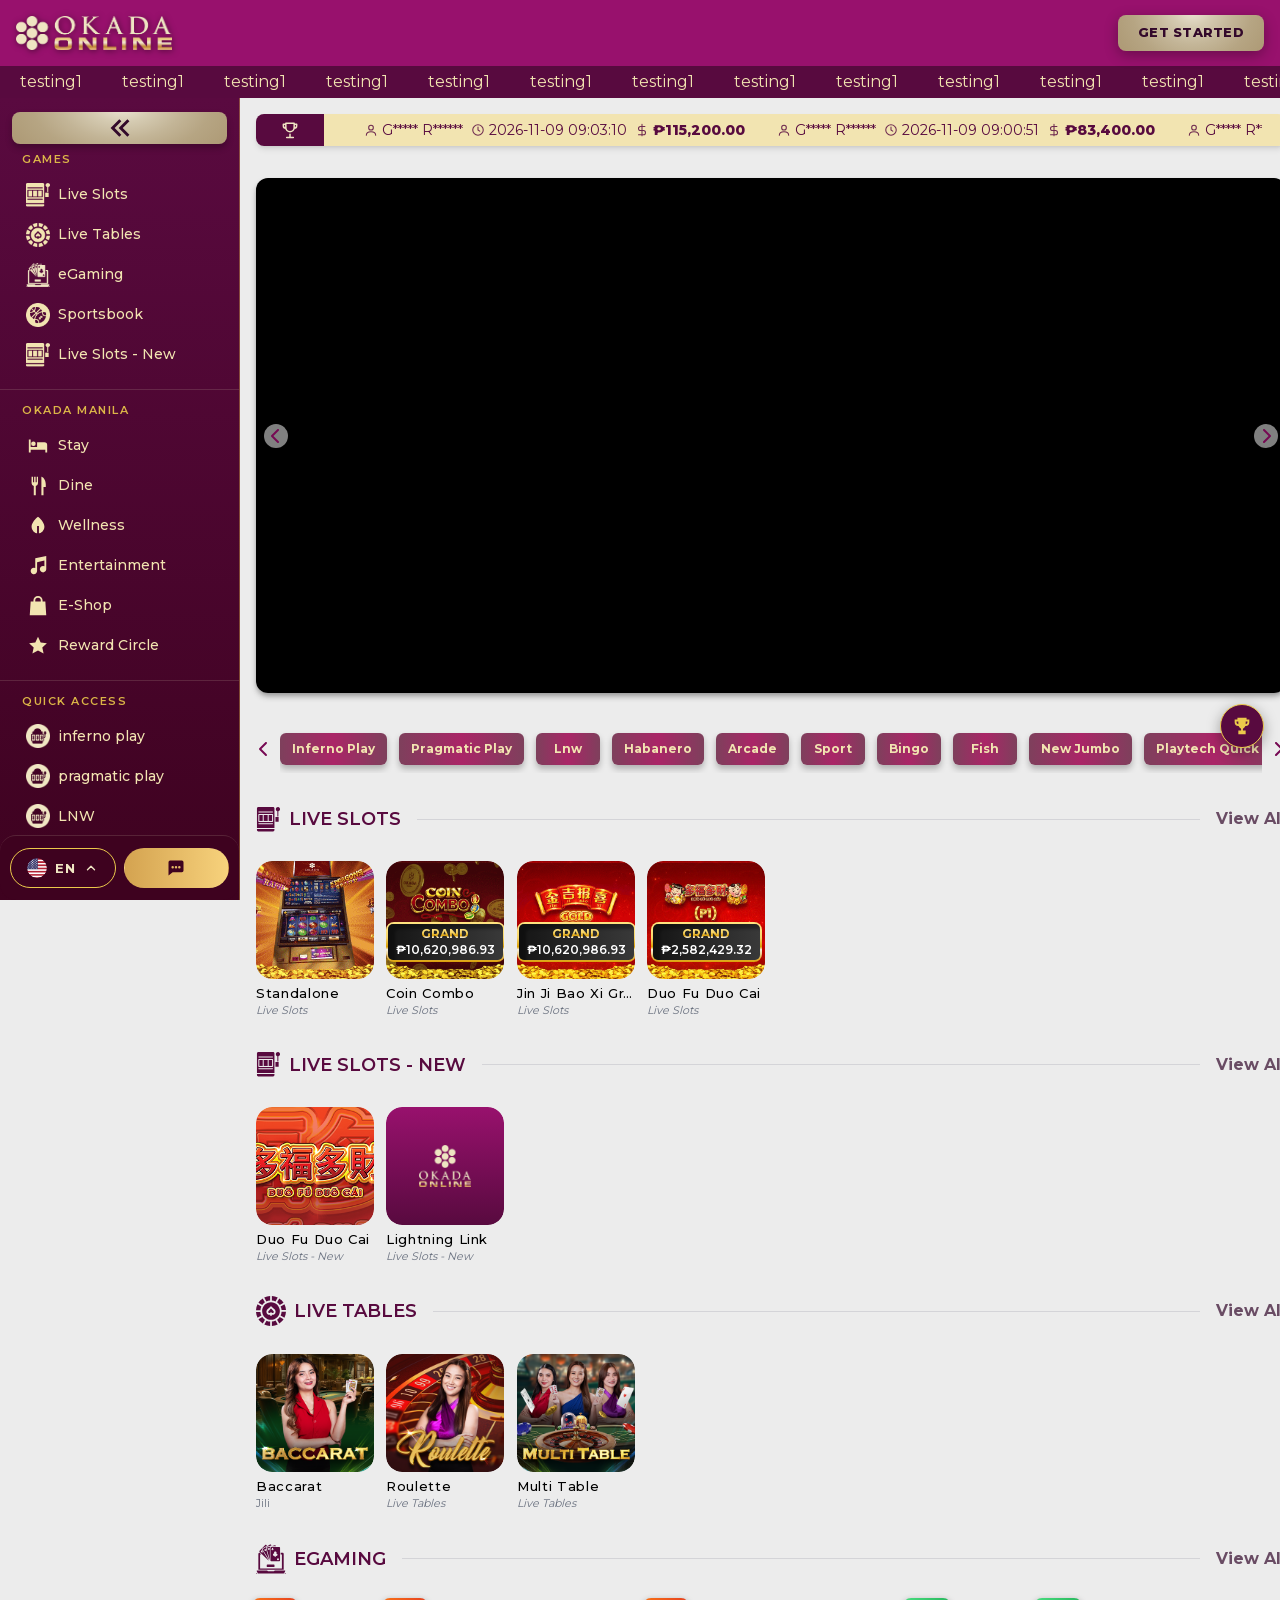
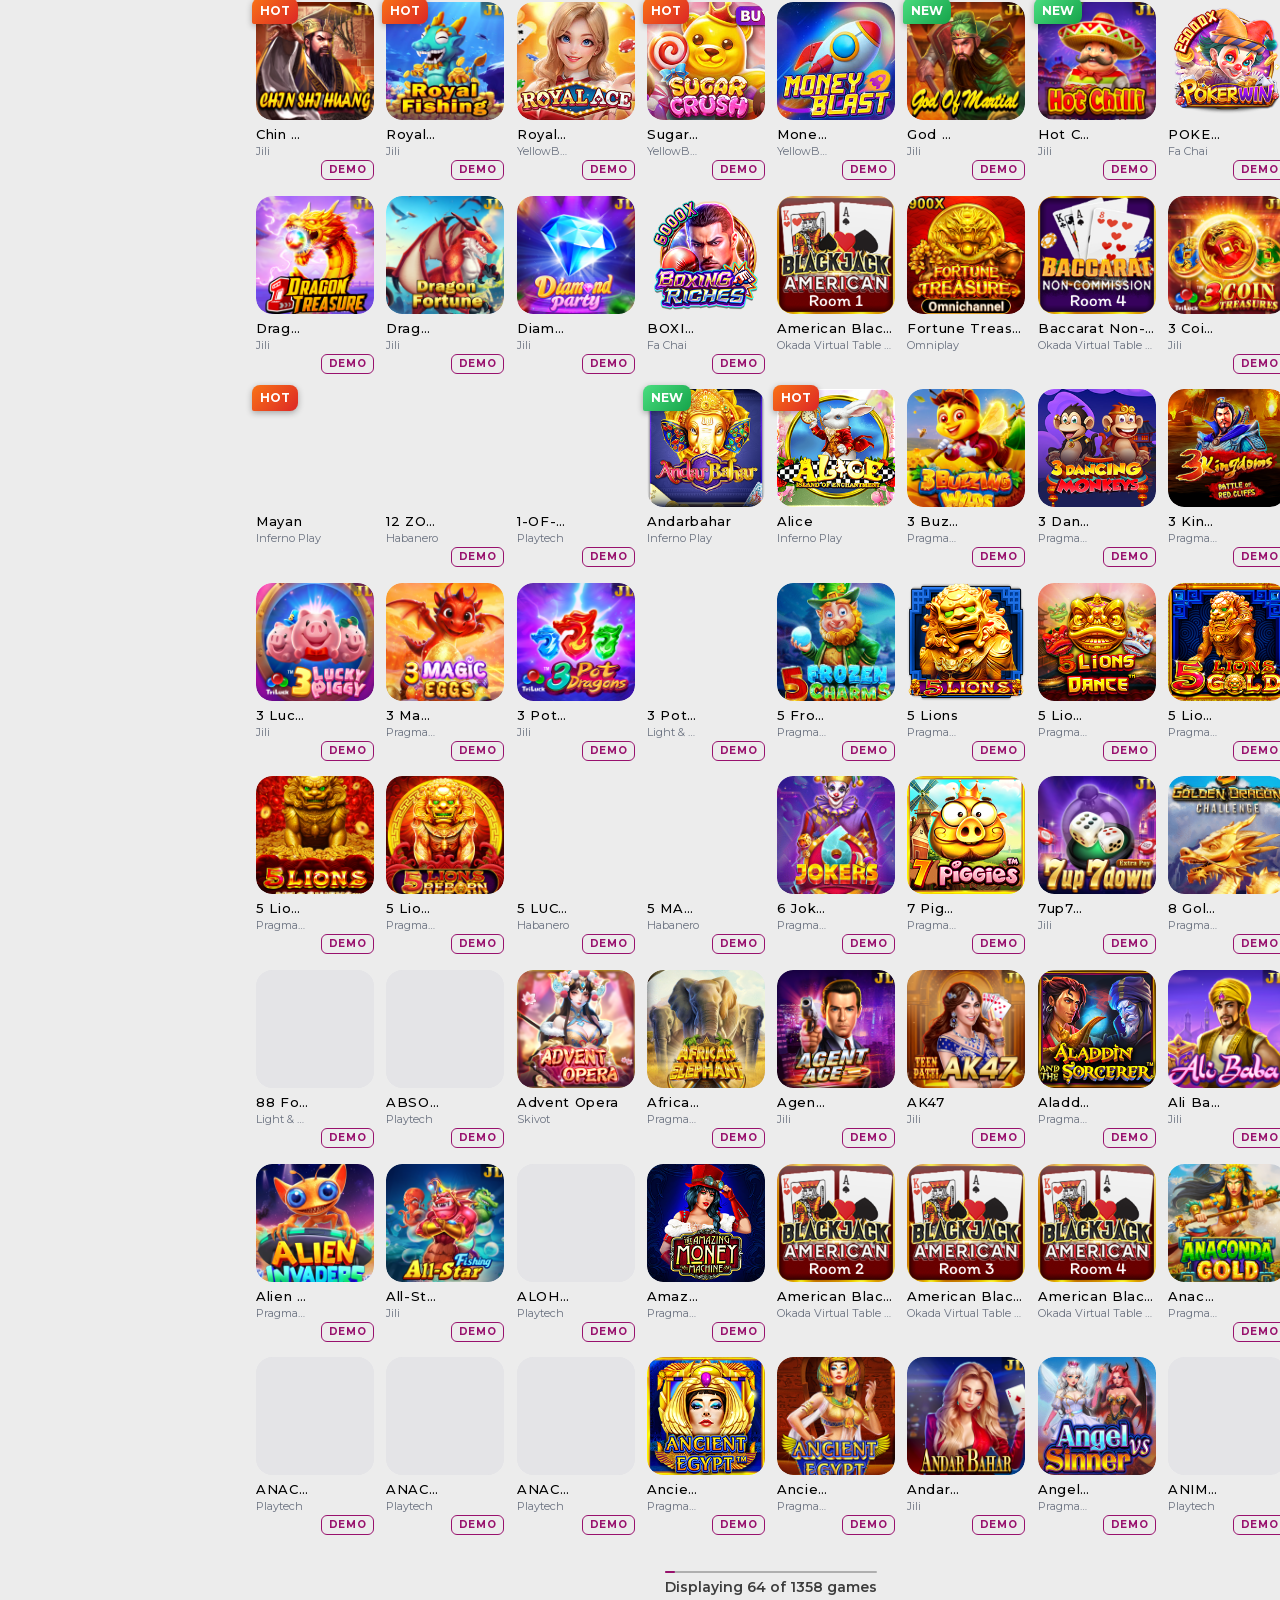
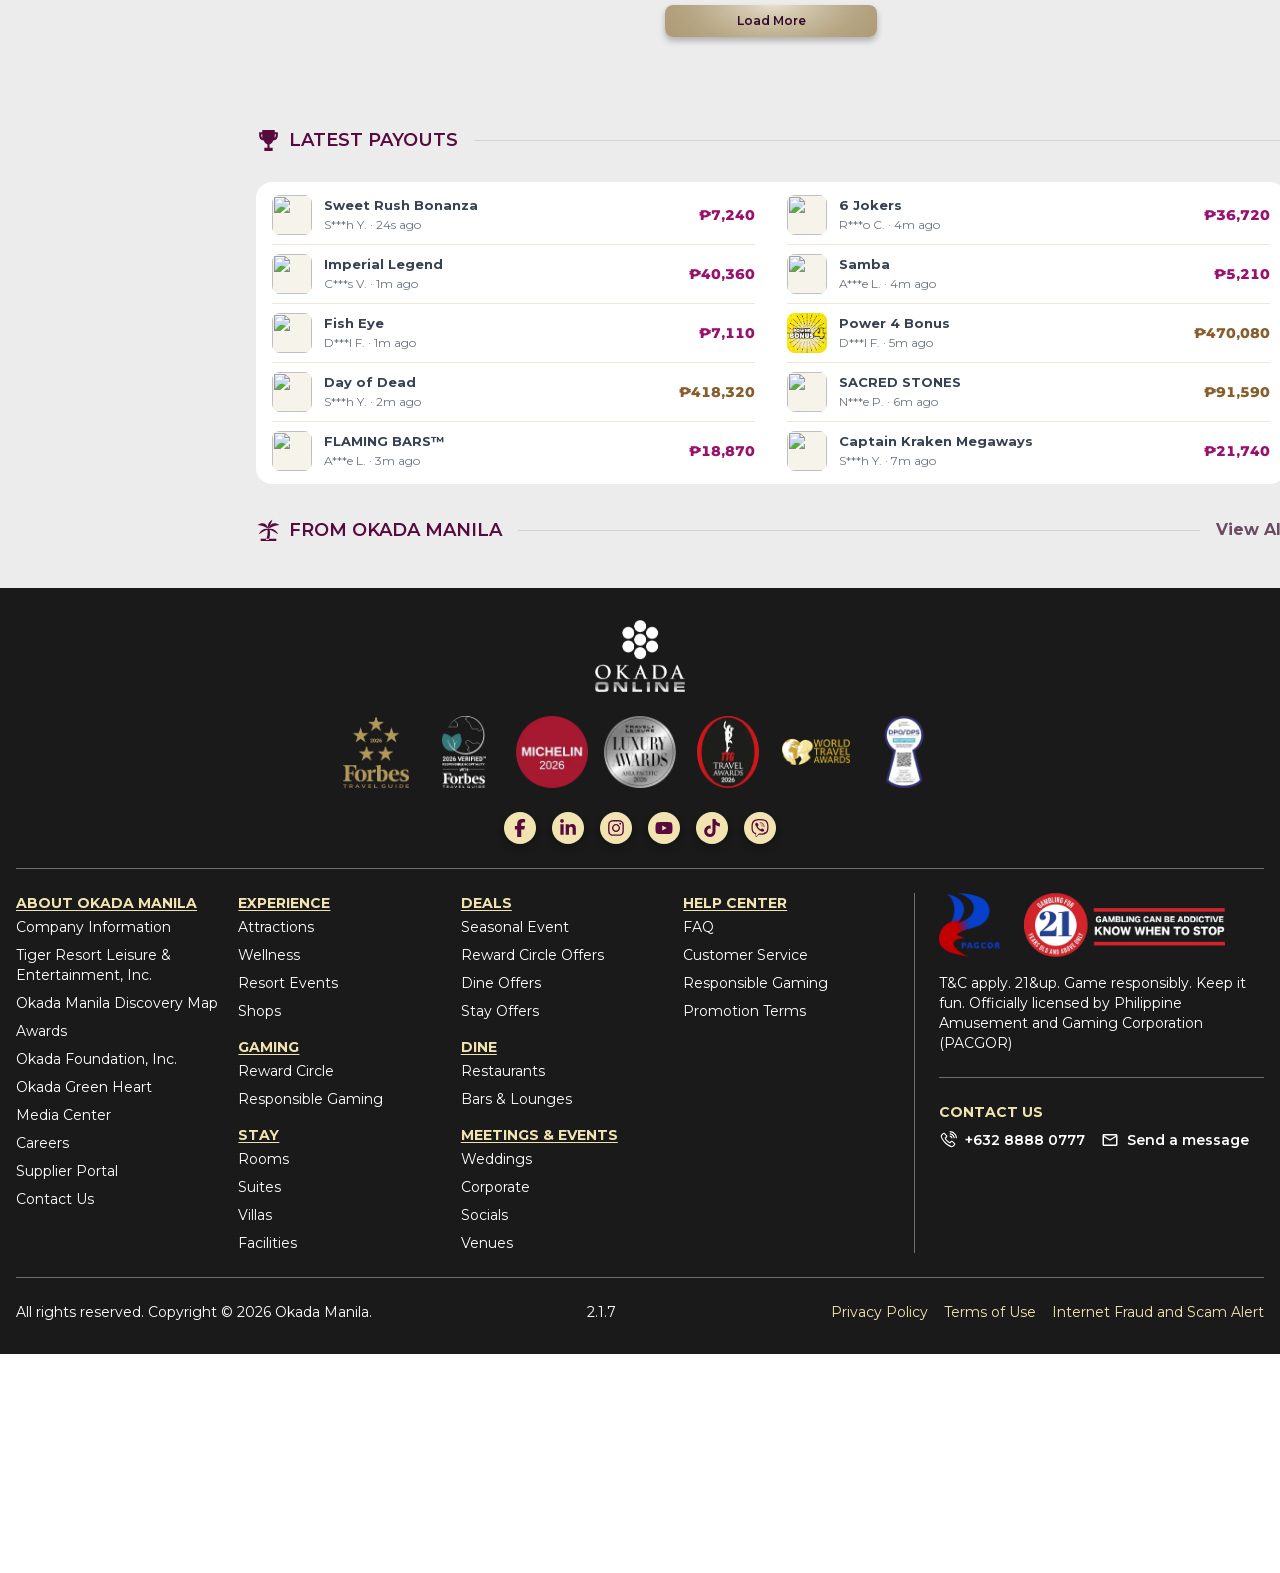
==== commit 54f8e5ef: "Serve homepage banner video from Git LFS media URL GitHub Pages does not serve Git LFS files, so the" ====
--- a/ooc/index.html
+++ b/ooc/index.html
@@ -207,7 +207,7 @@
 <div id="ooc-pop"></div>
 <button type="button" id="ooc-top" class="z-0 group relative inline-flex items-center justify-center box-border appearance-none select-none whitespace-nowrap subpixel-antialiased overflow-hidden tap-highlight-transparent transform-gpu data-[pressed=true]:scale-[0.97] outline-none data-[focus-visible=true]:z-10 data-[focus-visible=true]:outline-2 data-[focus-visible=true]:outline-focus data-[focus-visible=true]:outline-offset-2 px-3 min-w-16 h-8 text-tiny gap-2 rounded-small [&amp;>svg]:max-w-[theme(spacing.8)] transition-transform-colors-opacity motion-reduce:transition-none data-[hover=true]:opacity-hover shadow-button-shadow hover:brightness-[1.2] !transition-filter duration-250 font-semibold text-plum-600 bg-gold-radial-gradient ooc-top" aria-label="Back to top" hidden=""><svg width="20" height="20" viewBox="0 0 24 24" fill="none" stroke="currentColor" stroke-width="2.4" stroke-linecap="round" stroke-linejoin="round"><path d="M12 19V5M5 12l7-7 7 7"></path></svg></button>
 <div id="ooc-toast" role="status" aria-live="polite"></div>
-<template id="ooc-lobby"><div class="flex w-full flex-col items-center gap-8"><a class="topPayoutMarquee" href="#leaderboard"><div class="marqueeTitle"><svg width="20" height="20" aria-hidden="true" viewBox="0 0 24 24" fill="none" stroke="currentColor" stroke-width="1.8" stroke-linecap="round" stroke-linejoin="round"><path d="M8 21h8M12 17v4M7 4h10v5a5 5 0 01-10 0V4zM17 5h3v2a3 3 0 01-3 3M7 5H4v2a3 3 0 003 3"></path></svg><span class="sr-only">Top Payout</span></div><div class="marqueeWrapper"><!--$--><!--/$--><div class="rfm-marquee-container " style="--pause-on-hover: paused; --pause-on-click: paused; --width: 100%; --transform: none;"><div class="rfm-marquee" style="--play: running; --direction: normal; --duration: 41.905s; --delay: 0s; --iteration-count: infinite; --min-width: auto;"><div class="rfm-initial-child-container"><div class="rfm-child" style="--transform: none;"><div class="payoutEntry"><span class="playerName"><span class="label" title="Player Name"><svg width="14" height="14" aria-hidden="true" viewBox="0 0 24 24" fill="none" stroke="currentColor" stroke-width="1.8" stroke-linecap="round" stroke-linejoin="round"><path d="M12 12a4 4 0 100-8 4 4 0 000 8zM4 21c0-4 4-6 8-6s8 2 8 6"></path></svg><span class="sr-only">Player Name:</span></span><span class="value">G***** R******</span></span><span class="dateTime"><span class="label" title="Date Time"><svg width="14" height="14" aria-hidden="true" viewBox="0 0 24 24" fill="none" stroke="currentColor" stroke-width="1.8" stroke-linecap="round" stroke-linejoin="round"><path d="M12 7v5l3 2M21 12a9 9 0 11-18 0 9 9 0 0118 0z"></path></svg><span class="sr-only">Date Time:</span></span><span class="value">2026-11-09 09:03:10</span></span><span class="amount"><span class="label" title="Amount"><svg width="14" height="14" aria-hidden="true" viewBox="0 0 24 24" fill="none" stroke="currentColor" stroke-width="1.8" stroke-linecap="round" stroke-linejoin="round"><path d="M12 2v20M17 6H9.5a3.5 3.5 0 000 7h5a3.5 3.5 0 010 7H6"></path></svg><span class="sr-only">Amount:</span></span><span class="value font-extrabold">₱115,200.00</span></span></div></div><div class="rfm-child" style="--transform: none;"><div class="payoutEntry"><span class="playerName"><span class="label" title="Player Name"><svg width="14" height="14" aria-hidden="true" viewBox="0 0 24 24" fill="none" stroke="currentColor" stroke-width="1.8" stroke-linecap="round" stroke-linejoin="round"><path d="M12 12a4 4 0 100-8 4 4 0 000 8zM4 21c0-4 4-6 8-6s8 2 8 6"></path></svg><span class="sr-only">Player Name:</span></span><span class="value">G***** R******</span></span><span class="dateTime"><span class="label" title="Date Time"><svg width="14" height="14" aria-hidden="true" viewBox="0 0 24 24" fill="none" stroke="currentColor" stroke-width="1.8" stroke-linecap="round" stroke-linejoin="round"><path d="M12 7v5l3 2M21 12a9 9 0 11-18 0 9 9 0 0118 0z"></path></svg><span class="sr-only">Date Time:</span></span><span class="value">2026-11-09 09:00:51</span></span><span class="amount"><span class="label" title="Amount"><svg width="14" height="14" aria-hidden="true" viewBox="0 0 24 24" fill="none" stroke="currentColor" stroke-width="1.8" stroke-linecap="round" stroke-linejoin="round"><path d="M12 2v20M17 6H9.5a3.5 3.5 0 000 7h5a3.5 3.5 0 010 7H6"></path></svg><span class="sr-only">Amount:</span></span><span class="value font-extrabold">₱83,400.00</span></span></div></div><div class="rfm-child" style="--transform: none;"><div class="payoutEntry"><span class="playerName"><span class="label" title="Player Name"><svg width="14" height="14" aria-hidden="true" viewBox="0 0 24 24" fill="none" stroke="currentColor" stroke-width="1.8" stroke-linecap="round" stroke-linejoin="round"><path d="M12 12a4 4 0 100-8 4 4 0 000 8zM4 21c0-4 4-6 8-6s8 2 8 6"></path></svg><span class="sr-only">Player Name:</span></span><span class="value">G***** R******</span></span><span class="dateTime"><span class="label" title="Date Time"><svg width="14" height="14" aria-hidden="true" viewBox="0 0 24 24" fill="none" stroke="currentColor" stroke-width="1.8" stroke-linecap="round" stroke-linejoin="round"><path d="M12 7v5l3 2M21 12a9 9 0 11-18 0 9 9 0 0118 0z"></path></svg><span class="sr-only">Date Time:</span></span><span class="value">2026-11-09 09:06:09</span></span><span class="amount"><span class="label" title="Amount"><svg width="14" height="14" aria-hidden="true" viewBox="0 0 24 24" fill="none" stroke="currentColor" stroke-width="1.8" stroke-linecap="round" stroke-linejoin="round"><path d="M12 2v20M17 6H9.5a3.5 3.5 0 000 7h5a3.5 3.5 0 010 7H6"></path></svg><span class="sr-only">Amount:</span></span><span class="value font-extrabold">₱54,200.00</span></span></div></div></div></div><div class="rfm-marquee" style="--play: running; --direction: normal; --duration: 41.905s; --delay: 0s; --iteration-count: infinite; --min-width: auto;"><div class="rfm-child" style="--transform: none;"><div class="payoutEntry"><span class="playerName"><span class="label" title="Player Name"><svg width="14" height="14" aria-hidden="true" viewBox="0 0 24 24" fill="none" stroke="currentColor" stroke-width="1.8" stroke-linecap="round" stroke-linejoin="round"><path d="M12 12a4 4 0 100-8 4 4 0 000 8zM4 21c0-4 4-6 8-6s8 2 8 6"></path></svg><span class="sr-only">Player Name:</span></span><span class="value">G***** R******</span></span><span class="dateTime"><span class="label" title="Date Time"><svg width="14" height="14" aria-hidden="true" viewBox="0 0 24 24" fill="none" stroke="currentColor" stroke-width="1.8" stroke-linecap="round" stroke-linejoin="round"><path d="M12 7v5l3 2M21 12a9 9 0 11-18 0 9 9 0 0118 0z"></path></svg><span class="sr-only">Date Time:</span></span><span class="value">2026-11-09 09:03:10</span></span><span class="amount"><span class="label" title="Amount"><svg width="14" height="14" aria-hidden="true" viewBox="0 0 24 24" fill="none" stroke="currentColor" stroke-width="1.8" stroke-linecap="round" stroke-linejoin="round"><path d="M12 2v20M17 6H9.5a3.5 3.5 0 000 7h5a3.5 3.5 0 010 7H6"></path></svg><span class="sr-only">Amount:</span></span><span class="value font-extrabold">₱115,200.00</span></span></div></div><div class="rfm-child" style="--transform: none;"><div class="payoutEntry"><span class="playerName"><span class="label" title="Player Name"><svg width="14" height="14" aria-hidden="true" viewBox="0 0 24 24" fill="none" stroke="currentColor" stroke-width="1.8" stroke-linecap="round" stroke-linejoin="round"><path d="M12 12a4 4 0 100-8 4 4 0 000 8zM4 21c0-4 4-6 8-6s8 2 8 6"></path></svg><span class="sr-only">Player Name:</span></span><span class="value">G***** R******</span></span><span class="dateTime"><span class="label" title="Date Time"><svg width="14" height="14" aria-hidden="true" viewBox="0 0 24 24" fill="none" stroke="currentColor" stroke-width="1.8" stroke-linecap="round" stroke-linejoin="round"><path d="M12 7v5l3 2M21 12a9 9 0 11-18 0 9 9 0 0118 0z"></path></svg><span class="sr-only">Date Time:</span></span><span class="value">2026-11-09 09:00:51</span></span><span class="amount"><span class="label" title="Amount"><svg width="14" height="14" aria-hidden="true" viewBox="0 0 24 24" fill="none" stroke="currentColor" stroke-width="1.8" stroke-linecap="round" stroke-linejoin="round"><path d="M12 2v20M17 6H9.5a3.5 3.5 0 000 7h5a3.5 3.5 0 010 7H6"></path></svg><span class="sr-only">Amount:</span></span><span class="value font-extrabold">₱83,400.00</span></span></div></div><div class="rfm-child" style="--transform: none;"><div class="payoutEntry"><span class="playerName"><span class="label" title="Player Name"><svg width="14" height="14" aria-hidden="true" viewBox="0 0 24 24" fill="none" stroke="currentColor" stroke-width="1.8" stroke-linecap="round" stroke-linejoin="round"><path d="M12 12a4 4 0 100-8 4 4 0 000 8zM4 21c0-4 4-6 8-6s8 2 8 6"></path></svg><span class="sr-only">Player Name:</span></span><span class="value">G***** R******</span></span><span class="dateTime"><span class="label" title="Date Time"><svg width="14" height="14" aria-hidden="true" viewBox="0 0 24 24" fill="none" stroke="currentColor" stroke-width="1.8" stroke-linecap="round" stroke-linejoin="round"><path d="M12 7v5l3 2M21 12a9 9 0 11-18 0 9 9 0 0118 0z"></path></svg><span class="sr-only">Date Time:</span></span><span class="value">2026-11-09 09:06:09</span></span><span class="amount"><span class="label" title="Amount"><svg width="14" height="14" aria-hidden="true" viewBox="0 0 24 24" fill="none" stroke="currentColor" stroke-width="1.8" stroke-linecap="round" stroke-linejoin="round"><path d="M12 2v20M17 6H9.5a3.5 3.5 0 000 7h5a3.5 3.5 0 010 7H6"></path></svg><span class="sr-only">Amount:</span></span><span class="value font-extrabold">₱54,200.00</span></span></div></div></div></div></div></a><!--$--><div class="w-full overflow-hidden rounded-xl shadow-md shadow-gray-400"><div class="relative h-auto w-full overflow-hidden"><div class="flex h-auto w-full bg-neutral-300" style="transform: translate(0px, 0px);"><div class="relative flex h-full w-full flex-shrink-0 items-center justify-center bg-black active" style="transform: translateX(0px); opacity: 1; pointer-events: auto;"><video src="../mirror/assets/t3869609.p.clickup-attachments.com/t3869609/5313ec63-af55-469a-a28d-9938a58b037d/1408x360.mp4_5dd773d117.mp4" autoplay="" playsinline="" style="display: block; width: 100%; height: auto;"></video></div></div><button class="absolute left-2 top-1/2 -translate-y-1/2 rounded-full bg-white/50 p-1 text-plum-200"><svg stroke="currentColor" fill="currentColor" stroke-width="0" viewBox="0 0 320 512" class="h-2.5 w-2.5 md:h-4 md:w-4" height="1em" width="1em" xmlns="http://www.w3.org/2000/svg"><path d="M9.4 233.4c-12.5 12.5-12.5 32.8 0 45.3l192 192c12.5 12.5 32.8 12.5 45.3 0s12.5-32.8 0-45.3L77.3 256 246.6 86.6c12.5-12.5 12.5-32.8 0-45.3s-32.8-12.5-45.3 0l-192 192z"></path></svg></button><button class="absolute right-2 top-1/2 -translate-y-1/2 rounded-full bg-white/50 p-1 text-plum-200"><svg stroke="currentColor" fill="currentColor" stroke-width="0" viewBox="0 0 320 512" class="h-2.5 w-2.5 md:h-4 md:w-4" height="1em" width="1em" xmlns="http://www.w3.org/2000/svg"><path d="M310.6 233.4c12.5 12.5 12.5 32.8 0 45.3l-192 192c-12.5 12.5-32.8 12.5-45.3 0s-12.5-32.8 0-45.3L242.7 256 73.4 86.6c-12.5-12.5-12.5-32.8 0-45.3s32.8-12.5 45.3 0l192 192z"></path></svg></button></div></div><!--/$--><div class="QuickAccessCarousel_quickAccessCarousel__UfJlP"><button class="QuickAccessCarousel_navButton__E39uV"><svg stroke="currentColor" fill="currentColor" stroke-width="0" viewBox="0 0 320 512" class="QuickAccessCarousel_navIcon__7J0x0" height="1em" width="1em" xmlns="http://www.w3.org/2000/svg"><path d="M9.4 233.4c-12.5 12.5-12.5 32.8 0 45.3l192 192c12.5 12.5 32.8 12.5 45.3 0s12.5-32.8 0-45.3L77.3 256 246.6 86.6c12.5-12.5 12.5-32.8 0-45.3s-32.8-12.5-45.3 0l-192 192z"></path></svg></button><div class="QuickAccessCarousel_scroller__4Iye7"><div class="QuickAccessCarousel_buttonWrapper__42j3A" style="transform: translate3d(0px, 0px, 0px);"><a role="button" tabindex="0" data-react-aria-pressable="true" class="z-0 group relative inline-flex items-center justify-center box-border appearance-none select-none whitespace-nowrap subpixel-antialiased overflow-hidden tap-highlight-transparent transform-gpu data-[pressed=true]:scale-[0.97] outline-none data-[focus-visible=true]:z-10 data-[focus-visible=true]:outline-2 data-[focus-visible=true]:outline-focus data-[focus-visible=true]:outline-offset-2 px-3 min-w-16 h-8 text-tiny gap-2 rounded-small [&amp;>svg]:max-w-[theme(spacing.8)] transition-transform-colors-opacity motion-reduce:transition-none data-[hover=true]:opacity-hover shadow-button-shadow hover:brightness-[1.2] !transition-filter duration-250 font-semibold text-plum-600 bg-gold-radial-gradient QuickAccessCarousel_quickAccessButton__ccWuY" href="#quick-access/inferno-play">inferno play</a><a role="button" tabindex="0" data-react-aria-pressable="true" class="z-0 group relative inline-flex items-center justify-center box-border appearance-none select-none whitespace-nowrap subpixel-antialiased overflow-hidden tap-highlight-transparent transform-gpu data-[pressed=true]:scale-[0.97] outline-none data-[focus-visible=true]:z-10 data-[focus-visible=true]:outline-2 data-[focus-visible=true]:outline-focus data-[focus-visible=true]:outline-offset-2 px-3 min-w-16 h-8 text-tiny gap-2 rounded-small [&amp;>svg]:max-w-[theme(spacing.8)] transition-transform-colors-opacity motion-reduce:transition-none data-[hover=true]:opacity-hover shadow-button-shadow hover:brightness-[1.2] !transition-filter duration-250 font-semibold text-plum-600 bg-gold-radial-gradient QuickAccessCarousel_quickAccessButton__ccWuY" href="#quick-access/pragmatic-play">pragmatic play</a><a role="button" tabindex="0" data-react-aria-pressable="true" class="z-0 group relative inline-flex items-center justify-center box-border appearance-none select-none whitespace-nowrap subpixel-antialiased overflow-hidden tap-highlight-transparent transform-gpu data-[pressed=true]:scale-[0.97] outline-none data-[focus-visible=true]:z-10 data-[focus-visible=true]:outline-2 data-[focus-visible=true]:outline-focus data-[focus-visible=true]:outline-offset-2 px-3 min-w-16 h-8 text-tiny gap-2 rounded-small [&amp;>svg]:max-w-[theme(spacing.8)] transition-transform-colors-opacity motion-reduce:transition-none data-[hover=true]:opacity-hover shadow-button-shadow hover:brightness-[1.2] !transition-filter duration-250 font-semibold text-plum-600 bg-gold-radial-gradient QuickAccessCarousel_quickAccessButton__ccWuY" href="#quick-access/lnw">lnw</a><a role="button" tabindex="0" data-react-aria-pressable="true" class="z-0 group relative inline-flex items-center justify-center box-border appearance-none select-none whitespace-nowrap subpixel-antialiased overflow-hidden tap-highlight-transparent transform-gpu data-[pressed=true]:scale-[0.97] outline-none data-[focus-visible=true]:z-10 data-[focus-visible=true]:outline-2 data-[focus-visible=true]:outline-focus data-[focus-visible=true]:outline-offset-2 px-3 min-w-16 h-8 text-tiny gap-2 rounded-small [&amp;>svg]:max-w-[theme(spacing.8)] transition-transform-colors-opacity motion-reduce:transition-none data-[hover=true]:opacity-hover shadow-button-shadow hover:brightness-[1.2] !transition-filter duration-250 font-semibold text-plum-600 bg-gold-radial-gradient QuickAccessCarousel_quickAccessButton__ccWuY" href="#quick-access/habanero">habanero</a><a role="button" tabindex="0" data-react-aria-pressable="true" class="z-0 group relative inline-flex items-center justify-center box-border appearance-none select-none whitespace-nowrap subpixel-antialiased overflow-hidden tap-highlight-transparent transform-gpu data-[pressed=true]:scale-[0.97] outline-none data-[focus-visible=true]:z-10 data-[focus-visible=true]:outline-2 data-[focus-visible=true]:outline-focus data-[focus-visible=true]:outline-offset-2 px-3 min-w-16 h-8 text-tiny gap-2 rounded-small [&amp;>svg]:max-w-[theme(spacing.8)] transition-transform-colors-opacity motion-reduce:transition-none data-[hover=true]:opacity-hover shadow-button-shadow hover:brightness-[1.2] !transition-filter duration-250 font-semibold text-plum-600 bg-gold-radial-gradient QuickAccessCarousel_quickAccessButton__ccWuY" href="#quick-access/arcade">arcade</a><a role="button" tabindex="0" data-react-aria-pressable="true" class="z-0 group relative inline-flex items-center justify-center box-border appearance-none select-none whitespace-nowrap subpixel-antialiased overflow-hidden tap-highlight-transparent transform-gpu data-[pressed=true]:scale-[0.97] outline-none data-[focus-visible=true]:z-10 data-[focus-visible=true]:outline-2 data-[focus-visible=true]:outline-focus data-[focus-visible=true]:outline-offset-2 px-3 min-w-16 h-8 text-tiny gap-2 rounded-small [&amp;>svg]:max-w-[theme(spacing.8)] transition-transform-colors-opacity motion-reduce:transition-none data-[hover=true]:opacity-hover shadow-button-shadow hover:brightness-[1.2] !transition-filter duration-250 font-semibold text-plum-600 bg-gold-radial-gradient QuickAccessCarousel_quickAccessButton__ccWuY" href="#quick-access/sport">sport</a><a role="button" tabindex="0" data-react-aria-pressable="true" class="z-0 group relative inline-flex items-center justify-center box-border appearance-none select-none whitespace-nowrap subpixel-antialiased overflow-hidden tap-highlight-transparent transform-gpu data-[pressed=true]:scale-[0.97] outline-none data-[focus-visible=true]:z-10 data-[focus-visible=true]:outline-2 data-[focus-visible=true]:outline-focus data-[focus-visible=true]:outline-offset-2 px-3 min-w-16 h-8 text-tiny gap-2 rounded-small [&amp;>svg]:max-w-[theme(spacing.8)] transition-transform-colors-opacity motion-reduce:transition-none data-[hover=true]:opacity-hover shadow-button-shadow hover:brightness-[1.2] !transition-filter duration-250 font-semibold text-plum-600 bg-gold-radial-gradient QuickAccessCarousel_quickAccessButton__ccWuY" href="#quick-access/bingo">bingo</a><a role="button" tabindex="0" data-react-aria-pressable="true" class="z-0 group relative inline-flex items-center justify-center box-border appearance-none select-none whitespace-nowrap subpixel-antialiased overflow-hidden tap-highlight-transparent transform-gpu data-[pressed=true]:scale-[0.97] outline-none data-[focus-visible=true]:z-10 data-[focus-visible=true]:outline-2 data-[focus-visible=true]:outline-focus data-[focus-visible=true]:outline-offset-2 px-3 min-w-16 h-8 text-tiny gap-2 rounded-small [&amp;>svg]:max-w-[theme(spacing.8)] transition-transform-colors-opacity motion-reduce:transition-none data-[hover=true]:opacity-hover shadow-button-shadow hover:brightness-[1.2] !transition-filter duration-250 font-semibold text-plum-600 bg-gold-radial-gradient QuickAccessCarousel_quickAccessButton__ccWuY" href="#games/sub:fishing">fish</a><a role="button" tabindex="0" data-react-aria-pressable="true" class="z-0 group relative inline-flex items-center justify-center box-border appearance-none select-none whitespace-nowrap subpixel-antialiased overflow-hidden tap-highlight-transparent transform-gpu data-[pressed=true]:scale-[0.97] outline-none data-[focus-visible=true]:z-10 data-[focus-visible=true]:outline-2 data-[focus-visible=true]:outline-focus data-[focus-visible=true]:outline-offset-2 px-3 min-w-16 h-8 text-tiny gap-2 rounded-small [&amp;>svg]:max-w-[theme(spacing.8)] transition-transform-colors-opacity motion-reduce:transition-none data-[hover=true]:opacity-hover shadow-button-shadow hover:brightness-[1.2] !transition-filter duration-250 font-semibold text-plum-600 bg-gold-radial-gradient QuickAccessCarousel_quickAccessButton__ccWuY" href="#quick-access/new-jumbo">new jumbo</a><a role="button" tabindex="0" data-react-aria-pressable="true" class="z-0 group relative inline-flex items-center justify-center box-border appearance-none select-none whitespace-nowrap subpixel-antialiased overflow-hidden tap-highlight-transparent transform-gpu data-[pressed=true]:scale-[0.97] outline-none data-[focus-visible=true]:z-10 data-[focus-visible=true]:outline-2 data-[focus-visible=true]:outline-focus data-[focus-visible=true]:outline-offset-2 px-3 min-w-16 h-8 text-tiny gap-2 rounded-small [&amp;>svg]:max-w-[theme(spacing.8)] transition-transform-colors-opacity motion-reduce:transition-none data-[hover=true]:opacity-hover shadow-button-shadow hover:brightness-[1.2] !transition-filter duration-250 font-semibold text-plum-600 bg-gold-radial-gradient QuickAccessCarousel_quickAccessButton__ccWuY" href="#quick-access/playtech-quick-a">playtech quick a</a></div></div><button class="QuickAccessCarousel_navButton__E39uV"><svg stroke="currentColor" fill="currentColor" stroke-width="0" viewBox="0 0 320 512" class="QuickAccessCarousel_navIcon__7J0x0" height="1em" width="1em" xmlns="http://www.w3.org/2000/svg"><path d="M310.6 233.4c12.5 12.5 12.5 32.8 0 45.3l-192 192c-12.5 12.5-32.8 12.5-45.3 0s-12.5-32.8 0-45.3L242.7 256 73.4 86.6c-12.5-12.5-12.5-32.8 0-45.3s32.8-12.5 45.3 0l192 192z"></path></svg></button></div><div class="MainLobbySection_mainLobbySection__m_inW"><div class="MainLobbySection_header__MhlV5"><h2><svg width="25" height="25" viewBox="0 0 36 39" fill="none" xmlns="http://www.w3.org/2000/svg"><path d="M2.08186 38.1038H25.1262C26.2996 38.1151 27.2603 37.1737 27.2732 35.9999V34.332H0.000274691V35.9999C-0.0087921 36.5568 0.206922 37.0936 0.598683 37.4895C0.990444 37.8855 1.52501 38.1068 2.08186 38.1038Z" fill="currentColor"></path><path d="M10.541 12.4766H16.7306V21.761H10.541V12.4766Z" fill="currentColor"></path><path d="M18.2793 12.4766H23.5985V21.761H18.2793V12.4766Z" fill="currentColor"></path><path d="M3.67383 12.4766H8.99301V21.761H3.67383V12.4766Z" fill="currentColor"></path><path d="M28.8203 15.5703H33.8494V23.0172H28.8203V15.5703Z" fill="currentColor"></path><path d="M27.2732 2.10397C27.2603 0.930574 26.2996 -0.010861 25.1262 9.46577e-05H2.08186C1.52501 -0.0029276 0.990444 0.218831 0.598683 0.61437C0.206922 1.01029 -0.0087921 1.54712 0.000274691 2.10397V32.7856H27.2732V2.10397ZM2.88578 7.15681H24.3219C24.7492 7.15681 25.0956 7.50324 25.0956 7.93051C25.0956 8.35778 24.7492 8.70421 24.3219 8.70421H2.88578C2.45851 8.70421 2.11208 8.35778 2.11208 7.93051C2.11208 7.50324 2.45851 7.15681 2.88578 7.15681ZM24.3219 27.0796H2.88578C2.45851 27.0796 2.11208 26.7331 2.11208 26.3059C2.11208 25.8786 2.45851 25.5322 2.88578 25.5322H24.3219C24.7492 25.5322 25.0956 25.8786 25.0956 26.3059C25.0956 26.7331 24.7492 27.0796 24.3219 27.0796ZM25.1455 22.5341C25.1455 22.9614 24.7991 23.3078 24.3718 23.3078H2.90165C2.47437 23.3078 2.12795 22.9614 2.12795 22.5341V11.7023C2.12795 11.275 2.47437 10.9286 2.90165 10.9286H24.3718C24.7991 10.9286 25.1455 11.275 25.1455 11.7023V22.5341Z" fill="currentColor"></path><path d="M31.8189 6.57805V14.6993H33.3663V6.64039C34.8169 6.3393 36.0005 5.00837 36.0005 3.41639C36.002 1.71637 34.7078 0.295904 33.0153 0.139124C31.3228 -0.0172778 29.7902 1.14138 29.4796 2.81269C29.1691 4.48363 30.1831 6.11603 31.8189 6.57805Z" fill="currentColor"></path></svg><span>Live Slots </span></h2><hr class="shrink-0 bg-divider border-none w-full h-divider MainLobbySection_headerDivider__xrg7o" role="separator"><a class="tap-highlight-transparent hover:opacity-hover relative inline-flex items-center tap-highlight-transparent outline-none data-[focus-visible=true]:z-10 data-[focus-visible=true]:outline-2 data-[focus-visible=true]:outline-focus data-[focus-visible=true]:outline-offset-2 text-medium text-primary no-underline hover:opacity-hover active:opacity-disabled transition-opacity MainLobbySection_viewAllLink__vdLvd" data-react-aria-pressable="true" href="#games/live-slots" tabindex="0" role="link">View All</a></div><div class="MainLobbySection_gameList__vVjaJ ooc-games"><div class="relative flex flex-col ooc-game"><div class="gameTile liveslotTile  ooc-sq" data-game="Standalone" data-provider="" role="button" tabindex="0" aria-label="Play Standalone"><div class="gameImage relative h-full w-full overflow-hidden rounded-2xl [corner-shape:squircle] "><img alt="Standalone" decoding="async" data-nimg="fill" class="object-cover transition-opacity duration-300 motion-reduce:transition-none opacity-100" style="position:absolute;height:100%;width:100%;left:0;top:0;right:0;bottom:0;color:transparent" src="../mirror/assets/okada-iplatform.oss-ap-southeast-6.aliyuncs.com/images/game_category/LNfjUgQBZg7B9oAXpLk5B5AlOvgYFwBQk7FrL8d0.gif"></div><div class="absolute bottom-[15%] left-0 right-0 z-10 flex justify-center"></div></div><div class="ooc-game-info"><div class="ooc-game-txt"><span class="line-clamp-1 pt-1 text-center text-sm font-[500] capitalize tracking-wider text-black lg:pt-1 ooc-game-name">Standalone</span><span class="ooc-provider ooc-provider-cat">Live Slots</span></div></div></div><div class="relative flex flex-col ooc-game"><div class="gameTile liveslotTile  ooc-sq" data-game="Coin Combo" data-provider="" role="button" tabindex="0" aria-label="Play Coin Combo"><div class="gameImage relative h-full w-full overflow-hidden rounded-2xl [corner-shape:squircle] "><img alt="Coin Combo" decoding="async" data-nimg="fill" class="object-cover transition-opacity duration-300 motion-reduce:transition-none opacity-100" style="position:absolute;height:100%;width:100%;left:0;top:0;right:0;bottom:0;color:transparent" src="../mirror/assets/okada-iplatform.oss-ap-southeast-6.aliyuncs.com/images/game_category/9eBseQO8E2mmFy4QsTGkdUMyXuqBl9WNdWHhaaQo.gif"></div><div class="absolute bottom-[15%] left-0 right-0 z-10 flex justify-center"><div class="jackpots" style="opacity: 1;"><div class="jackpotMeter mainLobby"><div class="wrapper"><span class="title">Grand</span><span class="runningNumber"><div class="odometer-numbers"><span style="transition: transform 0.5s ease-out; transform: translateY(0em);"><span>₱</span></span><span style="transition: transform 0.5s ease-out; transform: translateY(0em);"><span>1</span></span><span style="transition: transform 0.5s ease-out; transform: translateY(0em);"><span>0</span></span><span style="transition: transform 0.5s ease-out; transform: translateY(0em);"><span>,</span></span><span style="transition: transform 0.5s ease-out; transform: translateY(0em);"><span>6</span></span><span style="transition: transform 0.5s ease-out; transform: translateY(0em);"><span>2</span></span><span style="transition: transform 0.5s ease-out; transform: translateY(0em);"><span>0</span></span><span style="transition: transform 0.5s ease-out; transform: translateY(0em);"><span>,</span></span><span style="transition: transform 0.5s ease-out; transform: translateY(0em);"><span>9</span></span><span style="transition: transform 0.5s ease-out; transform: translateY(0em);"><span>8</span></span><span style="transition: transform 0.5s ease-out; transform: translateY(0em);"><span>6</span></span><span style="transition: transform 0.5s ease-out; transform: translateY(0em);"><span>.</span></span><span style="transition: transform 0.5s ease-out; transform: translateY(0em);"><span>9</span></span><span style="transition: transform 0.5s ease-out; transform: translateY(0em);"><span>3</span></span></div></span></div></div></div></div></div><div class="ooc-game-info"><div class="ooc-game-txt"><span class="line-clamp-1 pt-1 text-center text-sm font-[500] capitalize tracking-wider text-black lg:pt-1 ooc-game-name">Coin Combo</span><span class="ooc-provider ooc-provider-cat">Live Slots</span></div></div></div><div class="relative flex flex-col ooc-game"><div class="gameTile liveslotTile  ooc-sq" data-game="Jin Ji Bao Xi Grand" data-provider="" role="button" tabindex="0" aria-label="Play Jin Ji Bao Xi Grand"><div class="gameImage relative h-full w-full overflow-hidden rounded-2xl [corner-shape:squircle] "><img alt="Jin Ji Bao Xi Grand" decoding="async" data-nimg="fill" class="object-cover transition-opacity duration-300 motion-reduce:transition-none opacity-100" style="position:absolute;height:100%;width:100%;left:0;top:0;right:0;bottom:0;color:transparent" src="../mirror/assets/okada-iplatform.oss-ap-southeast-6.aliyuncs.com/images/game_category/UxG8PlassU1GyfIOmWHofCUEewGU8sYqxCfI2MXE.gif"></div><div class="absolute bottom-[15%] left-0 right-0 z-10 flex justify-center"><div class="jackpots" style="opacity: 1;"><div class="jackpotMeter mainLobby"><div class="wrapper"><span class="title">Grand</span><span class="runningNumber"><div class="odometer-numbers"><span style="transition: transform 0.5s ease-out; transform: translateY(0em);"><span>₱</span></span><span style="transition: transform 0.5s ease-out; transform: translateY(0em);"><span>1</span></span><span style="transition: transform 0.5s ease-out; transform: translateY(0em);"><span>0</span></span><span style="transition: transform 0.5s ease-out; transform: translateY(0em);"><span>,</span></span><span style="transition: transform 0.5s ease-out; transform: translateY(0em);"><span>6</span></span><span style="transition: transform 0.5s ease-out; transform: translateY(0em);"><span>2</span></span><span style="transition: transform 0.5s ease-out; transform: translateY(0em);"><span>0</span></span><span style="transition: transform 0.5s ease-out; transform: translateY(0em);"><span>,</span></span><span style="transition: transform 0.5s ease-out; transform: translateY(0em);"><span>9</span></span><span style="transition: transform 0.5s ease-out; transform: translateY(0em);"><span>8</span></span><span style="transition: transform 0.5s ease-out; transform: translateY(0em);"><span>6</span></span><span style="transition: transform 0.5s ease-out; transform: translateY(0em);"><span>.</span></span><span style="transition: transform 0.5s ease-out; transform: translateY(0em);"><span>9</span></span><span style="transition: transform 0.5s ease-out; transform: translateY(0em);"><span>3</span></span></div></span></div></div></div></div></div><div class="ooc-game-info"><div class="ooc-game-txt"><span class="line-clamp-1 pt-1 text-center text-sm font-[500] capitalize tracking-wider text-black lg:pt-1 ooc-game-name">Jin Ji Bao Xi Grand</span><span class="ooc-provider ooc-provider-cat">Live Slots</span></div></div></div><div class="relative flex flex-col ooc-game"><div class="gameTile liveslotTile  ooc-sq" data-game="Duo Fu Duo Cai" data-provider="" role="button" tabindex="0" aria-label="Play Duo Fu Duo Cai"><div class="gameImage relative h-full w-full overflow-hidden rounded-2xl [corner-shape:squircle] "><img alt="Duo Fu Duo Cai" decoding="async" data-nimg="fill" class="object-cover transition-opacity duration-300 motion-reduce:transition-none opacity-100" style="position:absolute;height:100%;width:100%;left:0;top:0;right:0;bottom:0;color:transparent" src="../mirror/assets/okada-iplatform.oss-ap-southeast-6.aliyuncs.com/images/game_category/H7p6ARUrUa1E1sVOBkLqKpwcywEYcQSEMawurYic.gif"></div><div class="absolute bottom-[15%] left-0 right-0 z-10 flex justify-center"><div class="jackpots" style="opacity: 1;"><div class="jackpotMeter mainLobby"><div class="wrapper"><span class="title">Grand</span><span class="runningNumber"><div class="odometer-numbers"><span style="transition: transform 0.5s ease-out; transform: translateY(0em);"><span>₱</span></span><span style="transition: transform 0.5s ease-out; transform: translateY(0em);"><span>2</span></span><span style="transition: transform 0.5s ease-out; transform: translateY(0em);"><span>,</span></span><span style="transition: transform 0.5s ease-out; transform: translateY(0em);"><span>5</span></span><span style="transition: transform 0.5s ease-out; transform: translateY(0em);"><span>8</span></span><span style="transition: transform 0.5s ease-out; transform: translateY(0em);"><span>2</span></span><span style="transition: transform 0.5s ease-out; transform: translateY(0em);"><span>,</span></span><span style="transition: transform 0.5s ease-out; transform: translateY(0em);"><span>4</span></span><span style="transition: transform 0.5s ease-out; transform: translateY(0em);"><span>2</span></span><span style="transition: transform 0.5s ease-out; transform: translateY(0em);"><span>9</span></span><span style="transition: transform 0.5s ease-out; transform: translateY(0em);"><span>.</span></span><span style="transition: transform 0.5s ease-out; transform: translateY(0em);"><span>3</span></span><span style="transition: transform 0.5s ease-out; transform: translateY(0em);"><span>2</span></span></div></span></div></div></div></div></div><div class="ooc-game-info"><div class="ooc-game-txt"><span class="line-clamp-1 pt-1 text-center text-sm font-[500] capitalize tracking-wider text-black lg:pt-1 ooc-game-name">Duo Fu Duo Cai</span><span class="ooc-provider ooc-provider-cat">Live Slots</span></div></div></div></div></div><div class="MainLobbySection_mainLobbySection__m_inW"><div class="MainLobbySection_header__MhlV5"><h2><svg width="25" height="25" viewBox="0 0 36 39" fill="none" xmlns="http://www.w3.org/2000/svg"><path d="M2.08186 38.1038H25.1262C26.2996 38.1151 27.2603 37.1737 27.2732 35.9999V34.332H0.000274691V35.9999C-0.0087921 36.5568 0.206922 37.0936 0.598683 37.4895C0.990444 37.8855 1.52501 38.1068 2.08186 38.1038Z" fill="currentColor"></path><path d="M10.541 12.4766H16.7306V21.761H10.541V12.4766Z" fill="currentColor"></path><path d="M18.2793 12.4766H23.5985V21.761H18.2793V12.4766Z" fill="currentColor"></path><path d="M3.67383 12.4766H8.99301V21.761H3.67383V12.4766Z" fill="currentColor"></path><path d="M28.8203 15.5703H33.8494V23.0172H28.8203V15.5703Z" fill="currentColor"></path><path d="M27.2732 2.10397C27.2603 0.930574 26.2996 -0.010861 25.1262 9.46577e-05H2.08186C1.52501 -0.0029276 0.990444 0.218831 0.598683 0.61437C0.206922 1.01029 -0.0087921 1.54712 0.000274691 2.10397V32.7856H27.2732V2.10397ZM2.88578 7.15681H24.3219C24.7492 7.15681 25.0956 7.50324 25.0956 7.93051C25.0956 8.35778 24.7492 8.70421 24.3219 8.70421H2.88578C2.45851 8.70421 2.11208 8.35778 2.11208 7.93051C2.11208 7.50324 2.45851 7.15681 2.88578 7.15681ZM24.3219 27.0796H2.88578C2.45851 27.0796 2.11208 26.7331 2.11208 26.3059C2.11208 25.8786 2.45851 25.5322 2.88578 25.5322H24.3219C24.7492 25.5322 25.0956 25.8786 25.0956 26.3059C25.0956 26.7331 24.7492 27.0796 24.3219 27.0796ZM25.1455 22.5341C25.1455 22.9614 24.7991 23.3078 24.3718 23.3078H2.90165C2.47437 23.3078 2.12795 22.9614 2.12795 22.5341V11.7023C2.12795 11.275 2.47437 10.9286 2.90165 10.9286H24.3718C24.7991 10.9286 25.1455 11.275 25.1455 11.7023V22.5341Z" fill="currentColor"></path><path d="M31.8189 6.57805V14.6993H33.3663V6.64039C34.8169 6.3393 36.0005 5.00837 36.0005 3.41639C36.002 1.71637 34.7078 0.295904 33.0153 0.139124C31.3228 -0.0172778 29.7902 1.14138 29.4796 2.81269C29.1691 4.48363 30.1831 6.11603 31.8189 6.57805Z" fill="currentColor"></path></svg><span>Live Slots - New</span></h2><hr class="shrink-0 bg-divider border-none w-full h-divider MainLobbySection_headerDivider__xrg7o" role="separator"><a class="tap-highlight-transparent hover:opacity-hover relative inline-flex items-center tap-highlight-transparent outline-none data-[focus-visible=true]:z-10 data-[focus-visible=true]:outline-2 data-[focus-visible=true]:outline-focus data-[focus-visible=true]:outline-offset-2 text-medium text-primary no-underline hover:opacity-hover active:opacity-disabled transition-opacity MainLobbySection_viewAllLink__vdLvd" data-react-aria-pressable="true" href="#games/new" tabindex="0" role="link">View All</a></div><div class="MainLobbySection_gameList__vVjaJ ooc-games"><div class="relative flex flex-col ooc-game"><div class="gameTile rpsTile  ooc-sq" data-game="Duo Fu Duo Cai" data-provider="" role="button" tabindex="0" aria-label="Play Duo Fu Duo Cai"><div class="gameImage relative h-full w-full overflow-hidden rounded-2xl [corner-shape:squircle] "><img alt="Duo Fu Duo Cai" decoding="async" data-nimg="fill" class="object-cover transition-opacity duration-300 motion-reduce:transition-none opacity-100" style="position:absolute;height:100%;width:100%;left:0;top:0;right:0;bottom:0;color:transparent" src="../mirror/assets/okada-iplatform.oss-ap-southeast-6.aliyuncs.com/images/game_category/PJLMultilingual_Image_Icon_20260918164059.jpg"></div><div class="absolute bottom-[15%] left-0 right-0 z-10 flex justify-center"></div></div><div class="ooc-game-info"><div class="ooc-game-txt"><span class="line-clamp-1 pt-1 text-center text-sm font-[500] capitalize tracking-wider text-black lg:pt-1 ooc-game-name">Duo Fu Duo Cai</span><span class="ooc-provider ooc-provider-cat">Live Slots - New</span></div></div></div><div class="relative flex flex-col ooc-game"><div class="gameTile rpsTile  ooc-sq" data-game="Lightning Link" data-provider="" role="button" tabindex="0" aria-label="Play Lightning Link"><div class="gameImage relative h-full w-full overflow-hidden rounded-2xl [corner-shape:squircle] "><div class="absolute inset-0 flex items-center justify-center bg-dark-plum-gradient p-4"><img alt="Lightning Link" width="450" height="362" decoding="async" data-nimg="1" class="h-auto max-h-full w-3/5 object-contain" srcset="../mirror/assets/okada-dev-ooc-2.scms2u.lol/_next/image/31022934dfac.webp 1x, ../mirror/assets/okada-dev-ooc-2.scms2u.lol/_next/image/36ef10708ca6.webp 2x" src="../mirror/assets/okada-dev-ooc-2.scms2u.lol/_next/image/36ef10708ca6.webp" style="color: transparent;"></div></div><div class="absolute bottom-[15%] left-0 right-0 z-10 flex justify-center"></div></div><div class="ooc-game-info"><div class="ooc-game-txt"><span class="line-clamp-1 pt-1 text-center text-sm font-[500] capitalize tracking-wider text-black lg:pt-1 ooc-game-name">Lightning Link</span><span class="ooc-provider ooc-provider-cat">Live Slots - New</span></div></div></div></div></div><div class="MainLobbySection_mainLobbySection__m_inW"><div class="MainLobbySection_header__MhlV5"><h2><svg width="30" height="30" viewBox="0 0 36 36" fill="none" xmlns="http://www.w3.org/2000/svg"><path d="M5.29338 19.1016L0.0078125 19.1216C0.159054 21.595 0.807401 23.9732 1.90617 26.1395L6.48334 23.4763C5.84055 22.1307 5.42733 20.6555 5.29338 19.1016Z" fill="currentColor"></path><path d="M18.0024 7.35547C12.1338 7.35547 7.35938 12.1299 7.35938 17.9985C7.35938 23.8671 12.1338 28.6416 18.0024 28.6416C23.871 28.6416 28.6455 23.8671 28.6455 17.9985C28.6455 12.1299 23.871 7.35547 18.0024 7.35547ZM22.9602 20.8773C22.2899 21.9721 21.2472 22.5801 20.0244 22.5892C19.6977 22.592 19.3737 22.5508 19.0589 22.4687V23.7029H16.9461V22.4683C16.64 22.548 16.3251 22.5893 16.0081 22.5893C15.999 22.5893 15.9899 22.5893 15.9807 22.5892C14.7578 22.5801 13.7151 21.9722 13.0448 20.8773C12.3632 19.764 12.3414 18.3952 12.9864 17.2156C13.4457 16.3757 14.1419 15.7207 14.756 15.1428C14.8571 15.0477 14.9572 14.9535 15.055 14.8597C15.4338 14.496 15.814 14.1483 16.1818 13.8121C16.5402 13.4845 16.9107 13.1457 17.2709 12.7998L18.0027 12.0972L18.7344 12.7998C19.0945 13.1457 19.4651 13.4844 19.8235 13.8121C20.1913 14.1483 20.5715 14.4959 20.9503 14.8597C21.0481 14.9536 21.1483 15.0478 21.2493 15.1429C21.8635 15.7207 22.5596 16.3757 23.0188 17.2155C23.6635 18.3951 23.6418 19.7639 22.9602 20.8773Z" fill="currentColor"></path><path d="M23.466 29.5195C22.1197 30.1605 20.644 30.5721 19.0898 30.7041L19.1032 35.9896C21.5771 35.8414 23.9561 35.1962 26.1237 34.1003L23.466 29.5195Z" fill="currentColor"></path><path d="M21.1664 18.2279C20.8683 17.6828 20.3267 17.1731 19.8028 16.6803C19.6965 16.5802 19.5911 16.4811 19.4883 16.3823C19.1281 16.0363 18.7575 15.6976 18.3991 15.3699C18.2687 15.2507 18.1368 15.1302 18.004 15.0078C17.8711 15.1301 17.7391 15.2507 17.6088 15.3699C17.2504 15.6975 16.8799 16.0363 16.5197 16.3823C16.4169 16.4809 16.3115 16.5801 16.2052 16.6801C15.6813 17.1731 15.1396 17.6828 14.8415 18.228C14.5558 18.7505 14.5582 19.299 14.8481 19.7727C15.1392 20.2482 15.5046 20.4714 15.9979 20.4751C16.3133 20.4777 16.6264 20.3851 16.9072 20.208L18.004 19.5209L19.098 20.2062C19.3814 20.385 19.6952 20.4775 20.0101 20.4751C20.5033 20.4714 20.8687 20.2482 21.1598 19.7726C21.4498 19.2991 21.4521 18.7505 21.1664 18.2279Z" fill="currentColor"></path><path d="M16.9774 30.7137C15.4219 30.5895 13.9445 30.1848 12.5953 29.5508L9.96094 34.1449C12.1332 35.2293 14.5153 35.8631 16.9907 35.999L16.9774 30.7137Z" fill="currentColor"></path><path d="M19.0566 0V5.28543C20.6115 5.41354 22.0879 5.82163 23.4357 6.45922L26.0819 1.8715C23.912 0.781237 21.5314 0.14203 19.0566 0Z" fill="currentColor"></path><path d="M1.84548 9.97656C0.764011 12.1499 0.13289 14.5326 0 17.0085L5.28529 16.9885C5.40749 15.4328 5.81052 13.955 6.44276 12.605L1.84548 9.97656Z" fill="currentColor"></path><path d="M8.01422 2.98047C7.03175 3.63676 6.10665 4.39473 5.25222 5.24902C4.35933 6.14191 3.57275 7.11264 2.89648 8.14489L7.49342 10.7732C8.35734 9.52055 9.43895 8.4293 10.6835 7.55462L8.01422 2.98047Z" fill="currentColor"></path><path d="M7.54816 25.3008L2.9707 27.9642C3.62988 28.9538 4.39185 29.8855 5.25177 30.7453C6.13918 31.6327 7.10336 32.4152 8.12844 33.0886L10.7626 28.4948C9.51113 27.6294 8.4213 26.5464 7.54816 25.3008Z" fill="currentColor"></path><path d="M28.4892 25.2461C27.6221 26.4964 26.5379 27.5849 25.291 28.4565L27.9486 33.0372C28.9453 32.3751 29.8834 31.6091 30.7488 30.7437C31.6307 29.8617 32.409 28.904 33.0797 27.886L28.4892 25.2461Z" fill="currentColor"></path><path d="M9.83789 1.91305L12.5068 6.4865C13.8703 5.83302 15.3672 5.41537 16.9444 5.28543V0C14.4388 0.143788 12.0296 0.797831 9.83789 1.91305Z" fill="currentColor"></path><path d="M34.1177 9.89453L29.5332 12.5466C30.1724 13.8937 30.5823 15.3697 30.7123 16.9243L35.9978 16.9176C35.8527 14.4433 35.2107 12.0632 34.1177 9.89453Z" fill="currentColor"></path><path d="M30.7152 19.0379C30.589 20.593 30.1826 22.07 29.5469 23.4185L34.1378 26.0587C35.225 23.8877 35.8615 21.5064 36.0005 19.0312L30.7152 19.0379Z" fill="currentColor"></path><path d="M30.75 5.24816C29.8735 4.37172 28.9223 3.59758 27.9115 2.92969L25.2656 7.51692C26.5148 8.38548 27.6019 9.47117 28.472 10.7192L33.056 8.06753C32.391 7.06376 31.6209 6.11904 30.75 5.24816Z" fill="currentColor"></path></svg><span>Live Tables</span></h2><hr class="shrink-0 bg-divider border-none w-full h-divider MainLobbySection_headerDivider__xrg7o" role="separator"><a class="tap-highlight-transparent hover:opacity-hover relative inline-flex items-center tap-highlight-transparent outline-none data-[focus-visible=true]:z-10 data-[focus-visible=true]:outline-2 data-[focus-visible=true]:outline-focus data-[focus-visible=true]:outline-offset-2 text-medium text-primary no-underline hover:opacity-hover active:opacity-disabled transition-opacity MainLobbySection_viewAllLink__vdLvd" data-react-aria-pressable="true" href="#games/live-casino" tabindex="0" role="link">View All</a></div><div class="MainLobbySection_gameList__vVjaJ ooc-games"><div class="relative flex flex-col ooc-game"><div class="gameTile liveTableTile relative w-full overflow-hidden rounded-xl  ooc-sq" data-game="Baccarat" data-provider="Jili" role="button" tabindex="0" aria-label="Play Baccarat by Jili"><div class="gameImage relative h-full w-full overflow-hidden rounded-2xl [corner-shape:squircle] "><img alt="Baccarat" decoding="async" data-nimg="fill" class="object-cover transition-opacity duration-300 motion-reduce:transition-none opacity-100" style="position:absolute;height:100%;width:100%;left:0;top:0;right:0;bottom:0;color:transparent" src="../mirror/assets/okada-iplatform.oss-ap-southeast-6.aliyuncs.com/images/game_category/B3wIVDmkqrfrNrvDL3XSGHEKrefo0vcTUOcEiRlH.png"></div></div><div class="ooc-game-info"><div class="ooc-game-txt"><span class="line-clamp-1 pt-1 text-center text-sm font-[500] capitalize tracking-wider text-black lg:pt-1 ooc-game-name">Baccarat</span><span class="ooc-provider">Jili</span></div></div></div><div class="relative flex flex-col ooc-game"><div class="gameTile liveTableTile relative w-full overflow-hidden rounded-xl  ooc-sq" data-game="Roulette" data-provider="" role="button" tabindex="0" aria-label="Play Roulette"><div class="gameImage relative h-full w-full overflow-hidden rounded-2xl [corner-shape:squircle] "><img alt="Roulette" decoding="async" data-nimg="fill" class="object-cover transition-opacity duration-300 motion-reduce:transition-none opacity-100" style="position:absolute;height:100%;width:100%;left:0;top:0;right:0;bottom:0;color:transparent" src="../mirror/assets/okada-iplatform.oss-ap-southeast-6.aliyuncs.com/images/game_category/CH6qZOey9lfkODTRjOUJusOlPKOV69nNCt7ABs3w.png"></div></div><div class="ooc-game-info"><div class="ooc-game-txt"><span class="line-clamp-1 pt-1 text-center text-sm font-[500] capitalize tracking-wider text-black lg:pt-1 ooc-game-name">Roulette</span><span class="ooc-provider ooc-provider-cat">Live Tables</span></div></div></div><div class="relative flex flex-col ooc-game"><div class="gameTile liveTableTile relative w-full overflow-hidden rounded-xl  ooc-sq" data-game="Multi Table" data-provider="" role="button" tabindex="0" aria-label="Play Multi Table"><div class="gameImage relative h-full w-full overflow-hidden rounded-2xl [corner-shape:squircle] "><img alt="Multi Table" decoding="async" data-nimg="fill" class="object-cover transition-opacity duration-300 motion-reduce:transition-none opacity-100" style="position:absolute;height:100%;width:100%;left:0;top:0;right:0;bottom:0;color:transparent" src="../mirror/assets/okada-iplatform.oss-ap-southeast-6.aliyuncs.com/images/game_category/multi-table.png"></div></div><div class="ooc-game-info"><div class="ooc-game-txt"><span class="line-clamp-1 pt-1 text-center text-sm font-[500] capitalize tracking-wider text-black lg:pt-1 ooc-game-name">Multi Table</span><span class="ooc-provider ooc-provider-cat">Live Tables</span></div></div></div></div></div><div class="MainLobbySection_mainLobbySection__m_inW"><div class="MainLobbySection_header__MhlV5"><h2><svg class="undefined" width="30" height="30" viewBox="0 0 36 35" fill="none" xmlns="http://www.w3.org/2000/svg"><path d="M0.955095 34.1875H0.367344C0.146938 34.1875 0 34.3344 0 34.5548C0 34.7753 0.146938 34.9222 0.367344 34.9222H0.955095C1.1755 34.9222 1.32244 34.7753 1.32244 34.5548C1.32244 34.3344 1.1755 34.1875 0.955095 34.1875Z" fill="currentColor"></path><path d="M35.633 34.1875H34.6779C34.4575 34.1875 34.3105 34.3344 34.3105 34.5548C34.3105 34.7753 34.4575 34.9222 34.6779 34.9222H35.633C35.8534 34.9222 36.0003 34.7753 36.0003 34.5548C36.0003 34.3344 35.8167 34.1875 35.633 34.1875Z" fill="currentColor"></path><path d="M35.081 31.5064C35.081 31.3227 34.934 31.1758 34.7504 31.1758H22.3709C22.3341 31.7268 21.8566 32.1309 21.3056 32.1309H14.5464C13.9954 32.1309 13.5546 31.7268 13.4811 31.1758H1.24858C1.17511 31.1758 1.06491 31.2125 1.02817 31.286C0.954703 31.3595 0.917969 31.4329 0.917969 31.5064C0.917969 32.6084 1.46899 33.6003 2.27714 34.2247C2.16694 34.2982 2.09347 34.4084 2.09347 34.5186C2.09347 34.739 2.24041 34.886 2.46081 34.886H33.1708C33.3912 34.886 33.5381 34.739 33.5381 34.5186C33.5381 34.4451 33.5014 34.3717 33.4647 34.3349C33.6483 34.2247 33.832 34.0778 34.0157 33.8941C34.6769 33.3064 35.081 32.4615 35.081 31.5064Z" fill="currentColor"></path><path d="M13.6292 23.9766C13.2251 23.9766 12.8945 24.3072 12.8945 24.7113V26.4378C12.8945 26.8051 13.1884 27.1357 13.5925 27.1357H21.4904C21.8577 27.1357 22.1883 26.8418 22.1883 26.4378V24.7113C22.1883 24.3072 21.8577 23.9766 21.4537 23.9766H13.6292Z" fill="currentColor"></path><path d="M33.2075 11.3404C33.2075 10.6424 32.6197 10.0547 31.9218 10.0547H29.6075V12.0016H31.0769V28.8627H4.92199V12.0016H6.39136L4.40771 10.0547H4.11383C4.00363 10.0547 3.85669 10.0914 3.74649 10.1282C3.19547 10.2751 2.82812 10.7894 2.82812 11.3404V30.4423H33.2442V11.3404H33.2075Z" fill="currentColor"></path><path d="M15.3541 19.7146C15.4276 19.788 15.5011 19.8248 15.5745 19.8615L7.56643 6.78403C7.08889 6.01261 7.34603 4.98405 8.11745 4.5065L13.1501 1.45754L12.3786 0.722851C12.0113 0.355507 11.4235 0.392241 11.0929 0.722851L4.29707 7.70239C3.92973 8.06974 3.96646 8.62075 4.29707 8.9881L15.3541 19.7146ZM6.02359 7.44525C6.02359 7.44525 6.68481 7.29831 7.23582 7.40852C7.30929 7.40852 7.34603 7.44525 7.4195 7.44525C7.60317 7.51872 7.78684 7.59219 7.89704 7.73913C8.11745 7.99627 8.11745 8.40035 7.86031 8.65749C7.78684 8.73096 7.71337 8.76769 7.6399 8.76769L8.33786 9.53911L7.89704 9.94319L7.16236 9.17177C7.12562 9.24524 7.08889 9.31871 7.01542 9.39218C6.75828 9.61258 6.3542 9.61258 6.13379 9.35544C6.02359 9.2085 5.95012 9.02483 5.87665 8.84116C5.87665 8.76769 5.83992 8.73096 5.83992 8.65749C5.83992 8.033 6.02359 7.44525 6.02359 7.44525Z" fill="currentColor"></path><path d="M8.19294 6.4182L15.9439 19.0916L11.9031 4.94883C11.646 4.0672 12.1603 3.14884 13.0419 2.92843L18.6255 1.34885L18.0745 0.430492C17.8174 -0.0103209 17.2296 -0.120524 16.8255 0.136617L8.52355 5.1325C8.08273 5.42637 7.93579 5.97739 8.19294 6.4182ZM10.397 5.49984L12.2337 6.12433L11.9031 8.03452L10.0664 7.41003L10.397 5.49984Z" fill="currentColor"></path><path d="M12.6367 4.73024L16.6408 18.7628V3.92209C16.6408 3.00373 17.3754 2.26904 18.2938 2.26904H23.9142L23.7305 1.60782C23.5836 1.13027 23.0693 0.836396 22.5917 0.983334L13.2612 3.62821C12.7469 3.73842 12.4898 4.2527 12.6367 4.73024ZM14.3632 4.73024C14.5836 4.65678 14.8408 4.73025 15.0244 4.87718C15.0979 4.65678 15.2449 4.4731 15.502 4.39964C15.8693 4.28943 16.2367 4.50984 16.3469 4.87718C16.4204 5.06085 16.3836 5.28126 16.3469 5.50167C16.3469 5.57514 16.3101 5.64861 16.2734 5.68534C16.053 6.27309 15.6122 6.78737 15.6122 6.78737C15.6122 6.78737 14.9142 6.6037 14.4 6.23636C14.3265 6.19962 14.2898 6.16289 14.253 6.08942C14.1061 5.94248 13.9959 5.79554 13.9224 5.61187C13.7755 5.24453 13.9959 4.84045 14.3632 4.73024Z" fill="currentColor"></path><path d="M17.3379 3.92227V19.314C17.3379 19.8283 17.742 20.2324 18.2563 20.2324H27.9541C28.4684 20.2324 28.8725 19.8283 28.8725 19.314V3.92227C28.8725 3.40798 28.4684 3.00391 27.9541 3.00391H18.2563C17.742 3.00391 17.3379 3.40798 17.3379 3.92227ZM26.448 16.2283C26.8521 16.2283 27.146 16.5589 27.146 16.9263C27.146 17.1099 27.0725 17.2569 26.9623 17.3671H27.0725C27.4399 17.3671 27.697 17.6609 27.697 18.0283C27.697 18.3956 27.4031 18.6528 27.0358 18.6528C26.8888 18.6528 26.7786 18.616 26.6684 18.5426L26.7786 19.0569L25.9705 19.0201L26.1174 18.5058C26.0072 18.5793 25.897 18.616 25.7501 18.616C25.3827 18.616 25.1256 18.3222 25.1256 17.9548C25.1256 17.5875 25.4195 17.3303 25.7868 17.3303H25.897C25.7868 17.2201 25.7501 17.0365 25.7501 16.8895C25.7501 16.5222 26.0807 16.2283 26.448 16.2283ZM23.2154 8.5508C24.0603 8.58754 24.7215 9.24876 24.6848 10.0937C24.6848 10.461 24.5378 10.8283 24.2807 11.0855H24.5011C25.2725 11.1222 25.8603 11.7467 25.8603 12.4814C25.8235 13.2528 25.1991 13.8406 24.4644 13.8406C24.1705 13.8406 23.9134 13.7304 23.6929 13.5834L23.9501 14.7222L22.2236 14.6855L22.5174 13.5467C22.297 13.6936 22.0032 13.8038 21.7093 13.7671C20.9379 13.7304 20.3501 13.1059 20.3501 12.3712C20.3868 11.5998 21.0113 11.012 21.746 11.012C21.8195 11.012 21.893 11.012 21.9664 11.0487C21.746 10.7916 21.5991 10.4243 21.6358 10.0569C21.6726 9.17529 22.3705 8.51407 23.2154 8.5508ZM19.2113 5.28144H19.3215C19.2113 5.17124 19.1746 4.98757 19.1746 4.84063C19.1746 4.43655 19.5052 4.14267 19.8726 4.14267C20.2766 4.14267 20.5705 4.47328 20.5705 4.84063C20.5705 5.0243 20.4971 5.17124 20.3868 5.28144H20.4971C20.8644 5.28144 21.1215 5.57532 21.1215 5.94266C21.1215 6.31 20.8277 6.56715 20.4603 6.56715C20.3134 6.56715 20.2032 6.53041 20.093 6.45694L20.2032 6.97122L19.395 6.93449L19.542 6.42021C19.4318 6.49368 19.3215 6.53041 19.1746 6.53041C18.8073 6.53041 18.5501 6.23654 18.5501 5.86919C18.5501 5.53858 18.844 5.28144 19.2113 5.28144Z" fill="currentColor"></path></svg><span>eGaming</span></h2><hr class="shrink-0 bg-divider border-none w-full h-divider MainLobbySection_headerDivider__xrg7o" role="separator"><a class="tap-highlight-transparent hover:opacity-hover relative inline-flex items-center tap-highlight-transparent outline-none data-[focus-visible=true]:z-10 data-[focus-visible=true]:outline-2 data-[focus-visible=true]:outline-focus data-[focus-visible=true]:outline-offset-2 text-medium text-primary no-underline hover:opacity-hover active:opacity-disabled transition-opacity MainLobbySection_viewAllLink__vdLvd" data-react-aria-pressable="true" href="#games/eslots" tabindex="0" role="link">View All</a></div><div class="MainLobbySection_gameList__vVjaJ ooc-games"><div class="relative flex flex-col ooc-game"><div class="GameTag_gameTag__9a8U1 GameTag_hot__hV5Vn"><span>Hot</span></div><div class="gameTile eGameTile  cursor-pointer ooc-sq" data-game="Chin Shi Huang" data-provider="Jili" role="button" tabindex="0" aria-label="Play Chin Shi Huang by Jili"><div class="gameImage relative h-full w-full overflow-hidden rounded-2xl [corner-shape:squircle] "><img alt="Chin Shi Huang" decoding="async" data-nimg="fill" class="object-cover transition-opacity duration-300 motion-reduce:transition-none opacity-100" style="position:absolute;height:100%;width:100%;left:0;top:0;right:0;bottom:0;color:transparent" src="../mirror/assets/okada-iplatform.oss-ap-southeast-6.aliyuncs.com/images/game/JL_500x500_GameID002_en-US.png"></div></div><div class="ooc-game-info"><div class="ooc-game-txt"><span class="line-clamp-1 pt-1 text-center text-sm font-[500] capitalize tracking-wider text-black lg:pt-1 ooc-game-name">Chin Shi Huang</span><span class="ooc-provider">Jili</span></div><button type="button" class="ooc-demo" data-demo="Chin Shi Huang" data-provider="Jili" aria-label="Play Chin Shi Huang in demo mode">DEMO</button></div></div><div class="relative flex flex-col ooc-game"><div class="GameTag_gameTag__9a8U1 GameTag_hot__hV5Vn"><span>Hot</span></div><div class="gameTile eGameTile  cursor-pointer ooc-sq" data-game="Royal Fishing" data-provider="Jili" role="button" tabindex="0" aria-label="Play Royal Fishing by Jili"><div class="gameImage relative h-full w-full overflow-hidden rounded-2xl [corner-shape:squircle] "><img alt="Royal Fishing" decoding="async" data-nimg="fill" class="object-cover transition-opacity duration-300 motion-reduce:transition-none opacity-100" style="position:absolute;height:100%;width:100%;left:0;top:0;right:0;bottom:0;color:transparent" src="../mirror/assets/okada-iplatform.oss-ap-southeast-6.aliyuncs.com/images/game/JL_500x500_GameID001_en-US.png"></div></div><div class="ooc-game-info"><div class="ooc-game-txt"><span class="line-clamp-1 pt-1 text-center text-sm font-[500] capitalize tracking-wider text-black lg:pt-1 ooc-game-name">Royal Fishing</span><span class="ooc-provider">Jili</span></div><button type="button" class="ooc-demo" data-demo="Royal Fishing" data-provider="Jili" aria-label="Play Royal Fishing in demo mode">DEMO</button></div></div><div class="relative flex flex-col ooc-game"><div class="gameTile eGameTile  cursor-pointer ooc-sq" data-game="Royal Ace" data-provider="YellowBat" role="button" tabindex="0" aria-label="Play Royal Ace by YellowBat"><div class="gameImage relative h-full w-full overflow-hidden rounded-2xl [corner-shape:squircle] "><img alt="Royal Ace" decoding="async" data-nimg="fill" class="object-cover transition-opacity duration-300 motion-reduce:transition-none opacity-100" style="position:absolute;height:100%;width:100%;left:0;top:0;right:0;bottom:0;color:transparent" src="../mirror/assets/okada-iplatform.oss-ap-southeast-6.aliyuncs.com/images/game/royal_ace.jpg"></div></div><div class="ooc-game-info"><div class="ooc-game-txt"><span class="line-clamp-1 pt-1 text-center text-sm font-[500] capitalize tracking-wider text-black lg:pt-1 ooc-game-name">Royal Ace</span><span class="ooc-provider">YellowBat</span></div><button type="button" class="ooc-demo" data-demo="Royal Ace" data-provider="YellowBat" aria-label="Play Royal Ace in demo mode">DEMO</button></div></div><div class="relative flex flex-col ooc-game"><div class="GameTag_gameTag__9a8U1 GameTag_hot__hV5Vn"><span>Hot</span></div><div class="gameTile eGameTile  cursor-pointer ooc-sq" data-game="Sugar Crush" data-provider="YellowBat" role="button" tabindex="0" aria-label="Play Sugar Crush by YellowBat"><div class="gameImage relative h-full w-full overflow-hidden rounded-2xl [corner-shape:squircle] "><img alt="Sugar Crush" decoding="async" data-nimg="fill" class="object-cover transition-opacity duration-300 motion-reduce:transition-none opacity-100" style="position:absolute;height:100%;width:100%;left:0;top:0;right:0;bottom:0;color:transparent" src="../mirror/assets/okada-iplatform.oss-ap-southeast-6.aliyuncs.com/images/game/sugar_crush.jpg"></div></div><div class="ooc-game-info"><div class="ooc-game-txt"><span class="line-clamp-1 pt-1 text-center text-sm font-[500] capitalize tracking-wider text-black lg:pt-1 ooc-game-name">Sugar Crush</span><span class="ooc-provider">YellowBat</span></div><button type="button" class="ooc-demo" data-demo="Sugar Crush" data-provider="YellowBat" aria-label="Play Sugar Crush in demo mode">DEMO</button></div></div><div class="relative flex flex-col ooc-game"><div class="gameTile eGameTile  cursor-pointer ooc-sq" data-game="Money Blast" data-provider="YellowBat" role="button" tabindex="0" aria-label="Play Money Blast by YellowBat"><div class="gameImage relative h-full w-full overflow-hidden rounded-2xl [corner-shape:squircle] "><img alt="Money Blast" decoding="async" data-nimg="fill" class="object-cover transition-opacity duration-300 motion-reduce:transition-none opacity-100" style="position:absolute;height:100%;width:100%;left:0;top:0;right:0;bottom:0;color:transparent" src="../mirror/assets/okada-iplatform.oss-ap-southeast-6.aliyuncs.com/images/game/money_blast.jpg"></div></div><div class="ooc-game-info"><div class="ooc-game-txt"><span class="line-clamp-1 pt-1 text-center text-sm font-[500] capitalize tracking-wider text-black lg:pt-1 ooc-game-name">Money Blast</span><span class="ooc-provider">YellowBat</span></div><button type="button" class="ooc-demo" data-demo="Money Blast" data-provider="YellowBat" aria-label="Play Money Blast in demo mode">DEMO</button></div></div><div class="relative flex flex-col ooc-game"><div class="GameTag_gameTag__9a8U1 GameTag_new__ZibK0"><span>New</span></div><div class="gameTile eGameTile  cursor-pointer ooc-sq" data-game="God Of Martial" data-provider="Jili" role="button" tabindex="0" aria-label="Play God Of Martial by Jili"><div class="gameImage relative h-full w-full overflow-hidden rounded-2xl [corner-shape:squircle] "><img alt="God Of Martial" decoding="async" data-nimg="fill" class="object-cover transition-opacity duration-300 motion-reduce:transition-none opacity-100" style="position:absolute;height:100%;width:100%;left:0;top:0;right:0;bottom:0;color:transparent" src="../mirror/assets/okada-iplatform.oss-ap-southeast-6.aliyuncs.com/images/game/JL_500x500_GameID004_en-US.png"></div></div><div class="ooc-game-info"><div class="ooc-game-txt"><span class="line-clamp-1 pt-1 text-center text-sm font-[500] capitalize tracking-wider text-black lg:pt-1 ooc-game-name">God Of Martial</span><span class="ooc-provider">Jili</span></div><button type="button" class="ooc-demo" data-demo="God Of Martial" data-provider="Jili" aria-label="Play God Of Martial in demo mode">DEMO</button></div></div><div class="relative flex flex-col ooc-game"><div class="GameTag_gameTag__9a8U1 GameTag_new__ZibK0"><span>New</span></div><div class="gameTile eGameTile  cursor-pointer ooc-sq" data-game="Hot Chilli" data-provider="Jili" role="button" tabindex="0" aria-label="Play Hot Chilli by Jili"><div class="gameImage relative h-full w-full overflow-hidden rounded-2xl [corner-shape:squircle] "><img alt="Hot Chilli" decoding="async" data-nimg="fill" class="object-cover transition-opacity duration-300 motion-reduce:transition-none opacity-100" style="position:absolute;height:100%;width:100%;left:0;top:0;right:0;bottom:0;color:transparent" src="../mirror/assets/okada-iplatform.oss-ap-southeast-6.aliyuncs.com/images/game/JL_500x500_GameID005_en-US.png"></div></div><div class="ooc-game-info"><div class="ooc-game-txt"><span class="line-clamp-1 pt-1 text-center text-sm font-[500] capitalize tracking-wider text-black lg:pt-1 ooc-game-name">Hot Chilli</span><span class="ooc-provider">Jili</span></div><button type="button" class="ooc-demo" data-demo="Hot Chilli" data-provider="Jili" aria-label="Play Hot Chilli in demo mode">DEMO</button></div></div><div class="relative flex flex-col ooc-game"><div class="gameTile eGameTile  cursor-pointer ooc-sq" data-game="POKER WIN" data-provider="Fa Chai" role="button" tabindex="0" aria-label="Play POKER WIN by Fa Chai"><div class="gameImage relative h-full w-full overflow-hidden rounded-2xl [corner-shape:squircle] "><img alt="POKER WIN" decoding="async" data-nimg="fill" class="object-cover transition-opacity duration-300 motion-reduce:transition-none opacity-100" style="position:absolute;height:100%;width:100%;left:0;top:0;right:0;bottom:0;color:transparent" src="../mirror/assets/okada-iplatform.oss-ap-southeast-6.aliyuncs.com/images/game/poker_win.png"></div></div><div class="ooc-game-info"><div class="ooc-game-txt"><span class="line-clamp-1 pt-1 text-center text-sm font-[500] capitalize tracking-wider text-black lg:pt-1 ooc-game-name">POKER WIN</span><span class="ooc-provider">Fa Chai</span></div><button type="button" class="ooc-demo" data-demo="POKER WIN" data-provider="Fa Chai" aria-label="Play POKER WIN in demo mode">DEMO</button></div></div><div class="relative flex flex-col ooc-game"><div class="gameTile eGameTile  cursor-pointer ooc-sq" data-game="Dragon Treasure" data-provider="Jili" role="button" tabindex="0" aria-label="Play Dragon Treasure by Jili"><div class="gameImage relative h-full w-full overflow-hidden rounded-2xl [corner-shape:squircle] "><img alt="Dragon Treasure" decoding="async" data-nimg="fill" class="object-cover transition-opacity duration-300 motion-reduce:transition-none opacity-100" style="position:absolute;height:100%;width:100%;left:0;top:0;right:0;bottom:0;color:transparent" src="../mirror/assets/okada-iplatform.oss-ap-southeast-6.aliyuncs.com/images/game/JL_500x500_GameID046_en-US.png"></div></div><div class="ooc-game-info"><div class="ooc-game-txt"><span class="line-clamp-1 pt-1 text-center text-sm font-[500] capitalize tracking-wider text-black lg:pt-1 ooc-game-name">Dragon Treasure</span><span class="ooc-provider">Jili</span></div><button type="button" class="ooc-demo" data-demo="Dragon Treasure" data-provider="Jili" aria-label="Play Dragon Treasure in demo mode">DEMO</button></div></div><div class="relative flex flex-col ooc-game"><div class="gameTile eGameTile  cursor-pointer ooc-sq" data-game="Dragon Fortune" data-provider="Jili" role="button" tabindex="0" aria-label="Play Dragon Fortune by Jili"><div class="gameImage relative h-full w-full overflow-hidden rounded-2xl [corner-shape:squircle] "><img alt="Dragon Fortune" decoding="async" data-nimg="fill" class="object-cover transition-opacity duration-300 motion-reduce:transition-none opacity-100" style="position:absolute;height:100%;width:100%;left:0;top:0;right:0;bottom:0;color:transparent" src="../mirror/assets/okada-iplatform.oss-ap-southeast-6.aliyuncs.com/images/game/JL_500x500_GameID060_en-US.png"></div></div><div class="ooc-game-info"><div class="ooc-game-txt"><span class="line-clamp-1 pt-1 text-center text-sm font-[500] capitalize tracking-wider text-black lg:pt-1 ooc-game-name">Dragon Fortune</span><span class="ooc-provider">Jili</span></div><button type="button" class="ooc-demo" data-demo="Dragon Fortune" data-provider="Jili" aria-label="Play Dragon Fortune in demo mode">DEMO</button></div></div><div class="relative flex flex-col ooc-game"><div class="gameTile eGameTile  cursor-pointer ooc-sq" data-game="DiamondParty" data-provider="Jili" role="button" tabindex="0" aria-label="Play DiamondParty by Jili"><div class="gameImage relative h-full w-full overflow-hidden rounded-2xl [corner-shape:squircle] "><img alt="DiamondParty" decoding="async" data-nimg="fill" class="object-cover transition-opacity duration-300 motion-reduce:transition-none opacity-100" style="position:absolute;height:100%;width:100%;left:0;top:0;right:0;bottom:0;color:transparent" src="../mirror/assets/okada-iplatform.oss-ap-southeast-6.aliyuncs.com/images/game/JL_500x500_GameID044_en-US.png"></div></div><div class="ooc-game-info"><div class="ooc-game-txt"><span class="line-clamp-1 pt-1 text-center text-sm font-[500] capitalize tracking-wider text-black lg:pt-1 ooc-game-name">DiamondParty</span><span class="ooc-provider">Jili</span></div><button type="button" class="ooc-demo" data-demo="DiamondParty" data-provider="Jili" aria-label="Play DiamondParty in demo mode">DEMO</button></div></div><div class="relative flex flex-col ooc-game"><div class="gameTile eGameTile  cursor-pointer ooc-sq" data-game="BOXING RICHES" data-provider="Fa Chai" role="button" tabindex="0" aria-label="Play BOXING RICHES by Fa Chai"><div class="gameImage relative h-full w-full overflow-hidden rounded-2xl [corner-shape:squircle] "><img alt="BOXING RICHES" decoding="async" data-nimg="fill" class="object-cover transition-opacity duration-300 motion-reduce:transition-none opacity-100" style="position:absolute;height:100%;width:100%;left:0;top:0;right:0;bottom:0;color:transparent" src="../mirror/assets/okada-iplatform.oss-ap-southeast-6.aliyuncs.com/images/game/boxing_riches.png"></div></div><div class="ooc-game-info"><div class="ooc-game-txt"><span class="line-clamp-1 pt-1 text-center text-sm font-[500] capitalize tracking-wider text-black lg:pt-1 ooc-game-name">BOXING RICHES</span><span class="ooc-provider">Fa Chai</span></div><button type="button" class="ooc-demo" data-demo="BOXING RICHES" data-provider="Fa Chai" aria-label="Play BOXING RICHES in demo mode">DEMO</button></div></div><div class="relative flex flex-col ooc-game"><div class="gameTile eGameTile  cursor-pointer ooc-sq" data-game="American Blackjack 1" data-provider="Okada Virtual Table Games" role="button" tabindex="0" aria-label="Play American Blackjack 1 by Okada Virtual Table Games"><div class="gameImage relative h-full w-full overflow-hidden rounded-2xl [corner-shape:squircle] "><img alt="American Blackjack 1" decoding="async" data-nimg="fill" class="object-cover transition-opacity duration-300 motion-reduce:transition-none opacity-100" style="position:absolute;height:100%;width:100%;left:0;top:0;right:0;bottom:0;color:transparent" src="../mirror/assets/okada-iplatform.oss-ap-southeast-6.aliyuncs.com/images/game/H0zQfD1NuNGQ5wOO3TpfeLjICdztI3gHmIZkeA66.png"></div></div><div class="ooc-game-info"><div class="ooc-game-txt"><span class="line-clamp-1 pt-1 text-center text-sm font-[500] capitalize tracking-wider text-black lg:pt-1 ooc-game-name">American Blackjack 1</span><span class="ooc-provider">Okada Virtual Table Games</span></div></div></div><div class="relative flex flex-col ooc-game"><div class="gameTile eGameTile  cursor-pointer ooc-sq" data-game="Fortune Treasure-Omnichannel" data-provider="Omniplay" role="button" tabindex="0" aria-label="Play Fortune Treasure-Omnichannel by Omniplay"><div class="gameImage relative h-full w-full overflow-hidden rounded-2xl [corner-shape:squircle] "><img alt="Fortune Treasure-Omnichannel" decoding="async" data-nimg="fill" class="object-cover transition-opacity duration-300 motion-reduce:transition-none opacity-100" style="position:absolute;height:100%;width:100%;left:0;top:0;right:0;bottom:0;color:transparent" src="../mirror/assets/okada-iplatform.oss-ap-southeast-6.aliyuncs.com/images/game/Fortune_Treasure_Omnichannel.png"></div></div><div class="ooc-game-info"><div class="ooc-game-txt"><span class="line-clamp-1 pt-1 text-center text-sm font-[500] capitalize tracking-wider text-black lg:pt-1 ooc-game-name">Fortune Treasure-Omnichannel</span><span class="ooc-provider">Omniplay</span></div></div></div><div class="relative flex flex-col ooc-game"><div class="gameTile eGameTile  cursor-pointer ooc-sq" data-game="Baccarat Non-Comm 4" data-provider="Okada Virtual Table Games" role="button" tabindex="0" aria-label="Play Baccarat Non-Comm 4 by Okada Virtual Table Games"><div class="gameImage relative h-full w-full overflow-hidden rounded-2xl [corner-shape:squircle] "><img alt="Baccarat Non-Comm 4" decoding="async" data-nimg="fill" class="object-cover transition-opacity duration-300 motion-reduce:transition-none opacity-100" style="position:absolute;height:100%;width:100%;left:0;top:0;right:0;bottom:0;color:transparent" src="../mirror/assets/okada-iplatform.oss-ap-southeast-6.aliyuncs.com/images/game/Bac Non Comm 4.png"></div></div><div class="ooc-game-info"><div class="ooc-game-txt"><span class="line-clamp-1 pt-1 text-center text-sm font-[500] capitalize tracking-wider text-black lg:pt-1 ooc-game-name">Baccarat Non-Comm 4</span><span class="ooc-provider">Okada Virtual Table Games</span></div></div></div><div class="relative flex flex-col ooc-game"><div class="gameTile eGameTile  cursor-pointer ooc-sq" data-game="3 Coin Treasures" data-provider="Jili" role="button" tabindex="0" aria-label="Play 3 Coin Treasures by Jili"><div class="gameImage relative h-full w-full overflow-hidden rounded-2xl [corner-shape:squircle] "><img alt="3 Coin Treasures" decoding="async" data-nimg="fill" class="object-cover transition-opacity duration-300 motion-reduce:transition-none opacity-100" style="position:absolute;height:100%;width:100%;left:0;top:0;right:0;bottom:0;color:transparent" src="../mirror/assets/okada-iplatform.oss-ap-southeast-6.aliyuncs.com/images/game/JL_500x500_GameID399_en-US.png"></div></div><div class="ooc-game-info"><div class="ooc-game-txt"><span class="line-clamp-1 pt-1 text-center text-sm font-[500] capitalize tracking-wider text-black lg:pt-1 ooc-game-name">3 Coin Treasures</span><span class="ooc-provider">Jili</span></div><button type="button" class="ooc-demo" data-demo="3 Coin Treasures" data-provider="Jili" aria-label="Play 3 Coin Treasures in demo mode">DEMO</button></div></div><div class="relative flex flex-col ooc-game"><div class="GameTag_gameTag__9a8U1 GameTag_hot__hV5Vn"><span>Hot</span></div><div class="gameTile eGameTile  cursor-pointer ooc-sq" data-game="Mayan" data-provider="Inferno Play" role="button" tabindex="0" aria-label="Play Mayan by Inferno Play"><div class="gameImage relative h-full w-full overflow-hidden rounded-2xl [corner-shape:squircle] "><img alt="Mayan" decoding="async" data-nimg="fill" class="object-cover transition-opacity duration-300 motion-reduce:transition-none opacity-100" style="position:absolute;height:100%;width:100%;left:0;top:0;right:0;bottom:0;color:transparent" src="../mirror/assets/okada-iplatform.oss-ap-southeast-6.aliyuncs.com/images/game/Mayan.png"></div></div><div class="ooc-game-info"><div class="ooc-game-txt"><span class="line-clamp-1 pt-1 text-center text-sm font-[500] capitalize tracking-wider text-black lg:pt-1 ooc-game-name">Mayan</span><span class="ooc-provider">Inferno Play</span></div></div></div><div class="relative flex flex-col ooc-game"><div class="gameTile eGameTile  cursor-pointer ooc-sq" data-game="12 ZODIACS" data-provider="Habanero" role="button" tabindex="0" aria-label="Play 12 ZODIACS by Habanero"><div class="gameImage relative h-full w-full overflow-hidden rounded-2xl [corner-shape:squircle] "><img alt="12 ZODIACS" decoding="async" data-nimg="fill" class="object-cover transition-opacity duration-300 motion-reduce:transition-none opacity-100" style="position:absolute;height:100%;width:100%;left:0;top:0;right:0;bottom:0;color:transparent" src="../mirror/assets/okada-iplatform.oss-ap-southeast-6.aliyuncs.com/images/game/SG12Zodiacs.png"></div></div><div class="ooc-game-info"><div class="ooc-game-txt"><span class="line-clamp-1 pt-1 text-center text-sm font-[500] capitalize tracking-wider text-black lg:pt-1 ooc-game-name">12 ZODIACS</span><span class="ooc-provider">Habanero</span></div><button type="button" class="ooc-demo" data-demo="12 ZODIACS" data-provider="Habanero" aria-label="Play 12 ZODIACS in demo mode">DEMO</button></div></div><div class="relative flex flex-col ooc-game"><div class="gameTile eGameTile  cursor-pointer ooc-sq" data-game="1-OF-A-KIND™" data-provider="Playtech" role="button" tabindex="0" aria-label="Play 1-OF-A-KIND™ by Playtech"><div class="gameImage relative h-full w-full overflow-hidden rounded-2xl [corner-shape:squircle] "><img alt="1-OF-A-KIND™" decoding="async" data-nimg="fill" class="object-cover transition-opacity duration-300 motion-reduce:transition-none opacity-100" style="position:absolute;height:100%;width:100%;left:0;top:0;right:0;bottom:0;color:transparent" src="../mirror/assets/okada-iplatform.oss-ap-southeast-6.aliyuncs.com/images/game/1-Of-A-Kind-540x540-en.png"></div></div><div class="ooc-game-info"><div class="ooc-game-txt"><span class="line-clamp-1 pt-1 text-center text-sm font-[500] capitalize tracking-wider text-black lg:pt-1 ooc-game-name">1-OF-A-KIND™</span><span class="ooc-provider">Playtech</span></div><button type="button" class="ooc-demo" data-demo="1-OF-A-KIND™" data-provider="Playtech" aria-label="Play 1-OF-A-KIND™ in demo mode">DEMO</button></div></div><div class="relative flex flex-col ooc-game"><div class="GameTag_gameTag__9a8U1 GameTag_new__ZibK0"><span>New</span></div><div class="gameTile eGameTile  cursor-pointer ooc-sq" data-game="Andarbahar" data-provider="Inferno Play" role="button" tabindex="0" aria-label="Play Andarbahar by Inferno Play"><div class="gameImage relative h-full w-full overflow-hidden rounded-2xl [corner-shape:squircle] "><img alt="Andarbahar" decoding="async" data-nimg="fill" class="object-cover transition-opacity duration-300 motion-reduce:transition-none opacity-100" style="position:absolute;height:100%;width:100%;left:0;top:0;right:0;bottom:0;color:transparent" src="../mirror/assets/okada-iplatform.oss-ap-southeast-6.aliyuncs.com/images/game/Andarbahar.png"></div></div><div class="ooc-game-info"><div class="ooc-game-txt"><span class="line-clamp-1 pt-1 text-center text-sm font-[500] capitalize tracking-wider text-black lg:pt-1 ooc-game-name">Andarbahar</span><span class="ooc-provider">Inferno Play</span></div></div></div><div class="relative flex flex-col ooc-game"><div class="GameTag_gameTag__9a8U1 GameTag_hot__hV5Vn"><span>Hot</span></div><div class="gameTile eGameTile  cursor-pointer ooc-sq" data-game="Alice" data-provider="Inferno Play" role="button" tabindex="0" aria-label="Play Alice by Inferno Play"><div class="gameImage relative h-full w-full overflow-hidden rounded-2xl [corner-shape:squircle] "><img alt="Alice" decoding="async" data-nimg="fill" class="object-cover transition-opacity duration-300 motion-reduce:transition-none opacity-100" style="position:absolute;height:100%;width:100%;left:0;top:0;right:0;bottom:0;color:transparent" src="../mirror/assets/okada-iplatform.oss-ap-southeast-6.aliyuncs.com/images/game/Alice.png"></div></div><div class="ooc-game-info"><div class="ooc-game-txt"><span class="line-clamp-1 pt-1 text-center text-sm font-[500] capitalize tracking-wider text-black lg:pt-1 ooc-game-name">Alice</span><span class="ooc-provider">Inferno Play</span></div></div></div><div class="relative flex flex-col ooc-game"><div class="gameTile eGameTile  cursor-pointer ooc-sq" data-game="3 Buzzing Wilds" data-provider="Pragmatic Play" role="button" tabindex="0" aria-label="Play 3 Buzzing Wilds by Pragmatic Play"><div class="gameImage relative h-full w-full overflow-hidden rounded-2xl [corner-shape:squircle] "><img alt="3 Buzzing Wilds" decoding="async" data-nimg="fill" class="object-cover transition-opacity duration-300 motion-reduce:transition-none opacity-100" style="position:absolute;height:100%;width:100%;left:0;top:0;right:0;bottom:0;color:transparent" src="../mirror/assets/okada-iplatform.oss-ap-southeast-6.aliyuncs.com/images/game/vs20wildparty.png"></div></div><div class="ooc-game-info"><div class="ooc-game-txt"><span class="line-clamp-1 pt-1 text-center text-sm font-[500] capitalize tracking-wider text-black lg:pt-1 ooc-game-name">3 Buzzing Wilds</span><span class="ooc-provider">Pragmatic Play</span></div><button type="button" class="ooc-demo" data-demo="3 Buzzing Wilds" data-provider="Pragmatic Play" aria-label="Play 3 Buzzing Wilds in demo mode">DEMO</button></div></div><div class="relative flex flex-col ooc-game"><div class="gameTile eGameTile  cursor-pointer ooc-sq" data-game="3 Dancing Monkeys" data-provider="Pragmatic Play" role="button" tabindex="0" aria-label="Play 3 Dancing Monkeys by Pragmatic Play"><div class="gameImage relative h-full w-full overflow-hidden rounded-2xl [corner-shape:squircle] "><img alt="3 Dancing Monkeys" decoding="async" data-nimg="fill" class="object-cover transition-opacity duration-300 motion-reduce:transition-none opacity-100" style="position:absolute;height:100%;width:100%;left:0;top:0;right:0;bottom:0;color:transparent" src="../mirror/assets/okada-iplatform.oss-ap-southeast-6.aliyuncs.com/images/game/vswaysmonkey.png"></div></div><div class="ooc-game-info"><div class="ooc-game-txt"><span class="line-clamp-1 pt-1 text-center text-sm font-[500] capitalize tracking-wider text-black lg:pt-1 ooc-game-name">3 Dancing Monkeys</span><span class="ooc-provider">Pragmatic Play</span></div><button type="button" class="ooc-demo" data-demo="3 Dancing Monkeys" data-provider="Pragmatic Play" aria-label="Play 3 Dancing Monkeys in demo mode">DEMO</button></div></div><div class="relative flex flex-col ooc-game"><div class="gameTile eGameTile  cursor-pointer ooc-sq" data-game="3 Kingdoms - Battle of Red Cliffs" data-provider="Pragmatic Play" role="button" tabindex="0" aria-label="Play 3 Kingdoms - Battle of Red Cliffs by Pragmatic Play"><div class="gameImage relative h-full w-full overflow-hidden rounded-2xl [corner-shape:squircle] "><img alt="3 Kingdoms - Battle of Red Cliffs" decoding="async" data-nimg="fill" class="object-cover transition-opacity duration-300 motion-reduce:transition-none opacity-100" style="position:absolute;height:100%;width:100%;left:0;top:0;right:0;bottom:0;color:transparent" src="../mirror/assets/okada-iplatform.oss-ap-southeast-6.aliyuncs.com/images/game/vs25kingdoms.png"></div></div><div class="ooc-game-info"><div class="ooc-game-txt"><span class="line-clamp-1 pt-1 text-center text-sm font-[500] capitalize tracking-wider text-black lg:pt-1 ooc-game-name">3 Kingdoms - Battle of Red Cliffs</span><span class="ooc-provider">Pragmatic Play</span></div><button type="button" class="ooc-demo" data-demo="3 Kingdoms - Battle of Red Cliffs" data-provider="Pragmatic Play" aria-label="Play 3 Kingdoms - Battle of Red Cliffs in demo mode">DEMO</button></div></div><div class="relative flex flex-col ooc-game"><div class="gameTile eGameTile  cursor-pointer ooc-sq" data-game="3 Lucky Piggy" data-provider="Jili" role="button" tabindex="0" aria-label="Play 3 Lucky Piggy by Jili"><div class="gameImage relative h-full w-full overflow-hidden rounded-2xl [corner-shape:squircle] "><img alt="3 Lucky Piggy" decoding="async" data-nimg="fill" class="object-cover transition-opacity duration-300 motion-reduce:transition-none opacity-100" style="position:absolute;height:100%;width:100%;left:0;top:0;right:0;bottom:0;color:transparent" src="../mirror/assets/okada-iplatform.oss-ap-southeast-6.aliyuncs.com/images/game/JL_500x500_GameID400_en-US.png"></div></div><div class="ooc-game-info"><div class="ooc-game-txt"><span class="line-clamp-1 pt-1 text-center text-sm font-[500] capitalize tracking-wider text-black lg:pt-1 ooc-game-name">3 Lucky Piggy</span><span class="ooc-provider">Jili</span></div><button type="button" class="ooc-demo" data-demo="3 Lucky Piggy" data-provider="Jili" aria-label="Play 3 Lucky Piggy in demo mode">DEMO</button></div></div><div class="relative flex flex-col ooc-game"><div class="gameTile eGameTile  cursor-pointer ooc-sq" data-game="3 Magic Eggs" data-provider="Pragmatic Play" role="button" tabindex="0" aria-label="Play 3 Magic Eggs by Pragmatic Play"><div class="gameImage relative h-full w-full overflow-hidden rounded-2xl [corner-shape:squircle] "><img alt="3 Magic Eggs" decoding="async" data-nimg="fill" class="object-cover transition-opacity duration-300 motion-reduce:transition-none opacity-100" style="position:absolute;height:100%;width:100%;left:0;top:0;right:0;bottom:0;color:transparent" src="../mirror/assets/okada-iplatform.oss-ap-southeast-6.aliyuncs.com/images/game/vs25wolfgmm.png"></div></div><div class="ooc-game-info"><div class="ooc-game-txt"><span class="line-clamp-1 pt-1 text-center text-sm font-[500] capitalize tracking-wider text-black lg:pt-1 ooc-game-name">3 Magic Eggs</span><span class="ooc-provider">Pragmatic Play</span></div><button type="button" class="ooc-demo" data-demo="3 Magic Eggs" data-provider="Pragmatic Play" aria-label="Play 3 Magic Eggs in demo mode">DEMO</button></div></div><div class="relative flex flex-col ooc-game"><div class="gameTile eGameTile  cursor-pointer ooc-sq" data-game="3 Pot Dragons" data-provider="Jili" role="button" tabindex="0" aria-label="Play 3 Pot Dragons by Jili"><div class="gameImage relative h-full w-full overflow-hidden rounded-2xl [corner-shape:squircle] "><img alt="3 Pot Dragons" decoding="async" data-nimg="fill" class="object-cover transition-opacity duration-300 motion-reduce:transition-none opacity-100" style="position:absolute;height:100%;width:100%;left:0;top:0;right:0;bottom:0;color:transparent" src="../mirror/assets/okada-iplatform.oss-ap-southeast-6.aliyuncs.com/images/game/JL_500x500_GameID372_en-US.png"></div></div><div class="ooc-game-info"><div class="ooc-game-txt"><span class="line-clamp-1 pt-1 text-center text-sm font-[500] capitalize tracking-wider text-black lg:pt-1 ooc-game-name">3 Pot Dragons</span><span class="ooc-provider">Jili</span></div><button type="button" class="ooc-demo" data-demo="3 Pot Dragons" data-provider="Jili" aria-label="Play 3 Pot Dragons in demo mode">DEMO</button></div></div><div class="relative flex flex-col ooc-game"><div class="gameTile eGameTile  cursor-pointer ooc-sq" data-game="3 Pots of Gold" data-provider="Light &amp; Wonder" role="button" tabindex="0" aria-label="Play 3 Pots of Gold by Light &amp; Wonder"><div class="gameImage relative h-full w-full overflow-hidden rounded-2xl [corner-shape:squircle] "><img alt="3 Pots of Gold" decoding="async" data-nimg="fill" class="object-cover transition-opacity duration-300 motion-reduce:transition-none opacity-100" style="position:absolute;height:100%;width:100%;left:0;top:0;right:0;bottom:0;color:transparent" src="../mirror/assets/okada-iplatform.oss-ap-southeast-6.aliyuncs.com/images/game/yHStsktsAiE0x4oF0QKKEp0zVuyed5BXikWeoQXJ.png"></div></div><div class="ooc-game-info"><div class="ooc-game-txt"><span class="line-clamp-1 pt-1 text-center text-sm font-[500] capitalize tracking-wider text-black lg:pt-1 ooc-game-name">3 Pots of Gold</span><span class="ooc-provider">Light &amp; Wonder</span></div><button type="button" class="ooc-demo" data-demo="3 Pots of Gold" data-provider="Light &amp; Wonder" aria-label="Play 3 Pots of Gold in demo mode">DEMO</button></div></div><div class="relative flex flex-col ooc-game"><div class="gameTile eGameTile  cursor-pointer ooc-sq" data-game="5 Frozen Charms Megaways" data-provider="Pragmatic Play" role="button" tabindex="0" aria-label="Play 5 Frozen Charms Megaways by Pragmatic Play"><div class="gameImage relative h-full w-full overflow-hidden rounded-2xl [corner-shape:squircle] "><img alt="5 Frozen Charms Megaways" decoding="async" data-nimg="fill" class="object-cover transition-opacity duration-300 motion-reduce:transition-none opacity-100" style="position:absolute;height:100%;width:100%;left:0;top:0;right:0;bottom:0;color:transparent" src="../mirror/assets/okada-iplatform.oss-ap-southeast-6.aliyuncs.com/images/game/vswayscharms.png"></div></div><div class="ooc-game-info"><div class="ooc-game-txt"><span class="line-clamp-1 pt-1 text-center text-sm font-[500] capitalize tracking-wider text-black lg:pt-1 ooc-game-name">5 Frozen Charms Megaways</span><span class="ooc-provider">Pragmatic Play</span></div><button type="button" class="ooc-demo" data-demo="5 Frozen Charms Megaways" data-provider="Pragmatic Play" aria-label="Play 5 Frozen Charms Megaways in demo mode">DEMO</button></div></div><div class="relative flex flex-col ooc-game"><div class="gameTile eGameTile  cursor-pointer ooc-sq" data-game="5 Lions" data-provider="Pragmatic Play" role="button" tabindex="0" aria-label="Play 5 Lions by Pragmatic Play"><div class="gameImage relative h-full w-full overflow-hidden rounded-2xl [corner-shape:squircle] "><img alt="5 Lions" decoding="async" data-nimg="fill" class="object-cover transition-opacity duration-300 motion-reduce:transition-none opacity-100" style="position:absolute;height:100%;width:100%;left:0;top:0;right:0;bottom:0;color:transparent" src="../mirror/assets/okada-iplatform.oss-ap-southeast-6.aliyuncs.com/images/game/vs243lions.png"></div></div><div class="ooc-game-info"><div class="ooc-game-txt"><span class="line-clamp-1 pt-1 text-center text-sm font-[500] capitalize tracking-wider text-black lg:pt-1 ooc-game-name">5 Lions</span><span class="ooc-provider">Pragmatic Play</span></div><button type="button" class="ooc-demo" data-demo="5 Lions" data-provider="Pragmatic Play" aria-label="Play 5 Lions in demo mode">DEMO</button></div></div><div class="relative flex flex-col ooc-game"><div class="gameTile eGameTile  cursor-pointer ooc-sq" data-game="5 Lions Dance" data-provider="Pragmatic Play" role="button" tabindex="0" aria-label="Play 5 Lions Dance by Pragmatic Play"><div class="gameImage relative h-full w-full overflow-hidden rounded-2xl [corner-shape:squircle] "><img alt="5 Lions Dance" decoding="async" data-nimg="fill" class="object-cover transition-opacity duration-300 motion-reduce:transition-none opacity-100" style="position:absolute;height:100%;width:100%;left:0;top:0;right:0;bottom:0;color:transparent" src="../mirror/assets/okada-iplatform.oss-ap-southeast-6.aliyuncs.com/images/game/vs1024lionsd.png"></div></div><div class="ooc-game-info"><div class="ooc-game-txt"><span class="line-clamp-1 pt-1 text-center text-sm font-[500] capitalize tracking-wider text-black lg:pt-1 ooc-game-name">5 Lions Dance</span><span class="ooc-provider">Pragmatic Play</span></div><button type="button" class="ooc-demo" data-demo="5 Lions Dance" data-provider="Pragmatic Play" aria-label="Play 5 Lions Dance in demo mode">DEMO</button></div></div><div class="relative flex flex-col ooc-game"><div class="gameTile eGameTile  cursor-pointer ooc-sq" data-game="5 Lions Gold" data-provider="Pragmatic Play" role="button" tabindex="0" aria-label="Play 5 Lions Gold by Pragmatic Play"><div class="gameImage relative h-full w-full overflow-hidden rounded-2xl [corner-shape:squircle] "><img alt="5 Lions Gold" decoding="async" data-nimg="fill" class="object-cover transition-opacity duration-300 motion-reduce:transition-none opacity-100" style="position:absolute;height:100%;width:100%;left:0;top:0;right:0;bottom:0;color:transparent" src="../mirror/assets/okada-iplatform.oss-ap-southeast-6.aliyuncs.com/images/game/vs243lionsgold.png"></div></div><div class="ooc-game-info"><div class="ooc-game-txt"><span class="line-clamp-1 pt-1 text-center text-sm font-[500] capitalize tracking-wider text-black lg:pt-1 ooc-game-name">5 Lions Gold</span><span class="ooc-provider">Pragmatic Play</span></div><button type="button" class="ooc-demo" data-demo="5 Lions Gold" data-provider="Pragmatic Play" aria-label="Play 5 Lions Gold in demo mode">DEMO</button></div></div><div class="relative flex flex-col ooc-game"><div class="gameTile eGameTile  cursor-pointer ooc-sq" data-game="5 Lions Megaways" data-provider="Pragmatic Play" role="button" tabindex="0" aria-label="Play 5 Lions Megaways by Pragmatic Play"><div class="gameImage relative h-full w-full overflow-hidden rounded-2xl [corner-shape:squircle] "><img alt="5 Lions Megaways" decoding="async" data-nimg="fill" class="object-cover transition-opacity duration-300 motion-reduce:transition-none opacity-100" src="../mirror/assets/okada-iplatform.oss-ap-southeast-6.aliyuncs.com/images/game/vswayslions.png" style="position: absolute; height: 100%; width: 100%; inset: 0px; color: transparent;"></div></div><div class="ooc-game-info"><div class="ooc-game-txt"><span class="line-clamp-1 pt-1 text-center text-sm font-[500] capitalize tracking-wider text-black lg:pt-1 ooc-game-name">5 Lions Megaways</span><span class="ooc-provider">Pragmatic Play</span></div><button type="button" class="ooc-demo" data-demo="5 Lions Megaways" data-provider="Pragmatic Play" aria-label="Play 5 Lions Megaways in demo mode">DEMO</button></div></div><div class="relative flex flex-col ooc-game"><div class="gameTile eGameTile  cursor-pointer ooc-sq" data-game="5 Lions Reborn" data-provider="Pragmatic Play" role="button" tabindex="0" aria-label="Play 5 Lions Reborn by Pragmatic Play"><div class="gameImage relative h-full w-full overflow-hidden rounded-2xl [corner-shape:squircle] "><img alt="5 Lions Reborn" decoding="async" data-nimg="fill" class="object-cover transition-opacity duration-300 motion-reduce:transition-none opacity-100" src="../mirror/assets/okada-iplatform.oss-ap-southeast-6.aliyuncs.com/images/game/vsways5lionsr.png" style="position: absolute; height: 100%; width: 100%; inset: 0px; color: transparent;"></div></div><div class="ooc-game-info"><div class="ooc-game-txt"><span class="line-clamp-1 pt-1 text-center text-sm font-[500] capitalize tracking-wider text-black lg:pt-1 ooc-game-name">5 Lions Reborn</span><span class="ooc-provider">Pragmatic Play</span></div><button type="button" class="ooc-demo" data-demo="5 Lions Reborn" data-provider="Pragmatic Play" aria-label="Play 5 Lions Reborn in demo mode">DEMO</button></div></div><div class="relative flex flex-col ooc-game"><div class="gameTile eGameTile  cursor-pointer ooc-sq" data-game="5 LUCKY LIONS" data-provider="Habanero" role="button" tabindex="0" aria-label="Play 5 LUCKY LIONS by Habanero"><div class="gameImage relative h-full w-full overflow-hidden rounded-2xl [corner-shape:squircle] "><img alt="5 LUCKY LIONS" decoding="async" data-nimg="fill" class="object-cover transition-opacity duration-300 motion-reduce:transition-none opacity-100" src="../mirror/assets/okada-iplatform.oss-ap-southeast-6.aliyuncs.com/images/game/SG5LuckyLions.png" style="position: absolute; height: 100%; width: 100%; inset: 0px; color: transparent;"></div></div><div class="ooc-game-info"><div class="ooc-game-txt"><span class="line-clamp-1 pt-1 text-center text-sm font-[500] capitalize tracking-wider text-black lg:pt-1 ooc-game-name">5 LUCKY LIONS</span><span class="ooc-provider">Habanero</span></div><button type="button" class="ooc-demo" data-demo="5 LUCKY LIONS" data-provider="Habanero" aria-label="Play 5 LUCKY LIONS in demo mode">DEMO</button></div></div><div class="relative flex flex-col ooc-game"><div class="gameTile eGameTile  cursor-pointer ooc-sq" data-game="5 MARIACHIS" data-provider="Habanero" role="button" tabindex="0" aria-label="Play 5 MARIACHIS by Habanero"><div class="gameImage relative h-full w-full overflow-hidden rounded-2xl [corner-shape:squircle] "><img alt="5 MARIACHIS" decoding="async" data-nimg="fill" class="object-cover transition-opacity duration-300 motion-reduce:transition-none opacity-100" src="../mirror/assets/okada-iplatform.oss-ap-southeast-6.aliyuncs.com/images/game/SG5Mariachis.png" style="position: absolute; height: 100%; width: 100%; inset: 0px; color: transparent;"></div></div><div class="ooc-game-info"><div class="ooc-game-txt"><span class="line-clamp-1 pt-1 text-center text-sm font-[500] capitalize tracking-wider text-black lg:pt-1 ooc-game-name">5 MARIACHIS</span><span class="ooc-provider">Habanero</span></div><button type="button" class="ooc-demo" data-demo="5 MARIACHIS" data-provider="Habanero" aria-label="Play 5 MARIACHIS in demo mode">DEMO</button></div></div><div class="relative flex flex-col ooc-game"><div class="gameTile eGameTile  cursor-pointer ooc-sq" data-game="6 Jokers" data-provider="Pragmatic Play" role="button" tabindex="0" aria-label="Play 6 Jokers by Pragmatic Play"><div class="gameImage relative h-full w-full overflow-hidden rounded-2xl [corner-shape:squircle] "><img alt="6 Jokers" decoding="async" data-nimg="fill" class="object-cover transition-opacity duration-300 motion-reduce:transition-none opacity-100" src="../mirror/assets/okada-iplatform.oss-ap-southeast-6.aliyuncs.com/images/game/vs5magicdoor.png" style="position: absolute; height: 100%; width: 100%; inset: 0px; color: transparent;"></div></div><div class="ooc-game-info"><div class="ooc-game-txt"><span class="line-clamp-1 pt-1 text-center text-sm font-[500] capitalize tracking-wider text-black lg:pt-1 ooc-game-name">6 Jokers</span><span class="ooc-provider">Pragmatic Play</span></div><button type="button" class="ooc-demo" data-demo="6 Jokers" data-provider="Pragmatic Play" aria-label="Play 6 Jokers in demo mode">DEMO</button></div></div><div class="relative flex flex-col ooc-game"><div class="gameTile eGameTile  cursor-pointer ooc-sq" data-game="7 Piggies" data-provider="Pragmatic Play" role="button" tabindex="0" aria-label="Play 7 Piggies by Pragmatic Play"><div class="gameImage relative h-full w-full overflow-hidden rounded-2xl [corner-shape:squircle] "><img alt="7 Piggies" decoding="async" data-nimg="fill" class="object-cover transition-opacity duration-300 motion-reduce:transition-none opacity-100" src="../mirror/assets/okada-iplatform.oss-ap-southeast-6.aliyuncs.com/images/game/vs7pigs.png" style="position: absolute; height: 100%; width: 100%; inset: 0px; color: transparent;"></div></div><div class="ooc-game-info"><div class="ooc-game-txt"><span class="line-clamp-1 pt-1 text-center text-sm font-[500] capitalize tracking-wider text-black lg:pt-1 ooc-game-name">7 Piggies</span><span class="ooc-provider">Pragmatic Play</span></div><button type="button" class="ooc-demo" data-demo="7 Piggies" data-provider="Pragmatic Play" aria-label="Play 7 Piggies in demo mode">DEMO</button></div></div><div class="relative flex flex-col ooc-game"><div class="gameTile eGameTile  cursor-pointer ooc-sq" data-game="7up7down" data-provider="Jili" role="button" tabindex="0" aria-label="Play 7up7down by Jili"><div class="gameImage relative h-full w-full overflow-hidden rounded-2xl [corner-shape:squircle] "><img alt="7up7down" decoding="async" data-nimg="fill" class="object-cover transition-opacity duration-300 motion-reduce:transition-none opacity-100" src="../mirror/assets/okada-iplatform.oss-ap-southeast-6.aliyuncs.com/images/game/JL_500x500_GameID124_en-US.png" style="position: absolute; height: 100%; width: 100%; inset: 0px; color: transparent;"></div></div><div class="ooc-game-info"><div class="ooc-game-txt"><span class="line-clamp-1 pt-1 text-center text-sm font-[500] capitalize tracking-wider text-black lg:pt-1 ooc-game-name">7up7down</span><span class="ooc-provider">Jili</span></div><button type="button" class="ooc-demo" data-demo="7up7down" data-provider="Jili" aria-label="Play 7up7down in demo mode">DEMO</button></div></div><div class="relative flex flex-col ooc-game"><div class="gameTile eGameTile  cursor-pointer ooc-sq" data-game="8 Golden Dragon Challenge" data-provider="Pragmatic Play" role="button" tabindex="0" aria-label="Play 8 Golden Dragon Challenge by Pragmatic Play"><div class="gameImage relative h-full w-full overflow-hidden rounded-2xl [corner-shape:squircle] "><img alt="8 Golden Dragon Challenge" decoding="async" data-nimg="fill" class="object-cover transition-opacity duration-300 motion-reduce:transition-none opacity-100" src="../mirror/assets/okada-iplatform.oss-ap-southeast-6.aliyuncs.com/images/game/vs10gdchalleng.png" style="position: absolute; height: 100%; width: 100%; inset: 0px; color: transparent;"></div></div><div class="ooc-game-info"><div class="ooc-game-txt"><span class="line-clamp-1 pt-1 text-center text-sm font-[500] capitalize tracking-wider text-black lg:pt-1 ooc-game-name">8 Golden Dragon Challenge</span><span class="ooc-provider">Pragmatic Play</span></div><button type="button" class="ooc-demo" data-demo="8 Golden Dragon Challenge" data-provider="Pragmatic Play" aria-label="Play 8 Golden Dragon Challenge in demo mode">DEMO</button></div></div><div class="relative flex flex-col ooc-game"><div class="gameTile eGameTile  cursor-pointer ooc-sq" data-game="88 Fortunes" data-provider="Light &amp; Wonder" role="button" tabindex="0" aria-label="Play 88 Fortunes by Light &amp; Wonder"><div class="gameImage relative h-full w-full overflow-hidden rounded-2xl [corner-shape:squircle] "><div class="group overflow-hidden bg-content3 dark:bg-content2 pointer-events-none before:opacity-100 before:absolute before:inset-0 before:-translate-x-full before:animate-[shimmer_2s_infinite] before:border-t before:border-content4/30 before:bg-gradient-to-r before:from-transparent before:via-content4 dark:before:via-default-700/10 before:to-transparent after:opacity-100 after:absolute after:inset-0 after:-z-10 after:bg-content3 dark:after:bg-content2 data-[loaded=true]:pointer-events-auto data-[loaded=true]:overflow-visible data-[loaded=true]:!bg-transparent data-[loaded=true]:before:opacity-0 data-[loaded=true]:before:-z-10 data-[loaded=true]:before:animate-none data-[loaded=true]:after:opacity-0 transition-background !duration-300 absolute inset-0 h-full w-full"><div class="opacity-0 group-data-[loaded=true]:opacity-100 transition-opacity motion-reduce:transition-none !duration-300"></div></div><img alt="88 Fortunes" decoding="async" data-nimg="fill" class="object-cover transition-opacity duration-300 motion-reduce:transition-none opacity-100" src="../mirror/assets/okada-iplatform.oss-ap-southeast-6.aliyuncs.com/images/game/PrAwt4M2kY8BbH0VcL1v3JKZQDK4afyoyLzm7uro.png" style="position: absolute; height: 100%; width: 100%; inset: 0px; color: transparent;"></div></div><div class="ooc-game-info"><div class="ooc-game-txt"><span class="line-clamp-1 pt-1 text-center text-sm font-[500] capitalize tracking-wider text-black lg:pt-1 ooc-game-name">88 Fortunes</span><span class="ooc-provider">Light &amp; Wonder</span></div><button type="button" class="ooc-demo" data-demo="88 Fortunes" data-provider="Light &amp; Wonder" aria-label="Play 88 Fortunes in demo mode">DEMO</button></div></div><div class="relative flex flex-col ooc-game"><div class="gameTile eGameTile  cursor-pointer ooc-sq" data-game="ABSOLUTELY MAMMOTH™" data-provider="Playtech" role="button" tabindex="0" aria-label="Play ABSOLUTELY MAMMOTH™ by Playtech"><div class="gameImage relative h-full w-full overflow-hidden rounded-2xl [corner-shape:squircle] "><div class="group overflow-hidden bg-content3 dark:bg-content2 pointer-events-none before:opacity-100 before:absolute before:inset-0 before:-translate-x-full before:animate-[shimmer_2s_infinite] before:border-t before:border-content4/30 before:bg-gradient-to-r before:from-transparent before:via-content4 dark:before:via-default-700/10 before:to-transparent after:opacity-100 after:absolute after:inset-0 after:-z-10 after:bg-content3 dark:after:bg-content2 data-[loaded=true]:pointer-events-auto data-[loaded=true]:overflow-visible data-[loaded=true]:!bg-transparent data-[loaded=true]:before:opacity-0 data-[loaded=true]:before:-z-10 data-[loaded=true]:before:animate-none data-[loaded=true]:after:opacity-0 transition-background !duration-300 absolute inset-0 h-full w-full"><div class="opacity-0 group-data-[loaded=true]:opacity-100 transition-opacity motion-reduce:transition-none !duration-300"></div></div><img alt="ABSOLUTELY MAMMOTH™" decoding="async" data-nimg="fill" class="object-cover transition-opacity duration-300 motion-reduce:transition-none opacity-100" src="../mirror/assets/okada-iplatform.oss-ap-southeast-6.aliyuncs.com/images/game/Absolutely-Mammoth-540x540-en.png" style="position: absolute; height: 100%; width: 100%; inset: 0px; color: transparent;"></div></div><div class="ooc-game-info"><div class="ooc-game-txt"><span class="line-clamp-1 pt-1 text-center text-sm font-[500] capitalize tracking-wider text-black lg:pt-1 ooc-game-name">ABSOLUTELY MAMMOTH™</span><span class="ooc-provider">Playtech</span></div><button type="button" class="ooc-demo" data-demo="ABSOLUTELY MAMMOTH™" data-provider="Playtech" aria-label="Play ABSOLUTELY MAMMOTH™ in demo mode">DEMO</button></div></div><div class="relative flex flex-col ooc-game"><div class="gameTile eGameTile  cursor-pointer ooc-sq" data-game="Advent Opera" data-provider="Skivot" role="button" tabindex="0" aria-label="Play Advent Opera by Skivot"><div class="gameImage relative h-full w-full overflow-hidden rounded-2xl [corner-shape:squircle] "><div class="group overflow-hidden bg-content3 dark:bg-content2 pointer-events-none before:opacity-100 before:absolute before:inset-0 before:-translate-x-full before:animate-[shimmer_2s_infinite] before:border-t before:border-content4/30 before:bg-gradient-to-r before:from-transparent before:via-content4 dark:before:via-default-700/10 before:to-transparent after:opacity-100 after:absolute after:inset-0 after:-z-10 after:bg-content3 dark:after:bg-content2 data-[loaded=true]:pointer-events-auto data-[loaded=true]:overflow-visible data-[loaded=true]:!bg-transparent data-[loaded=true]:before:opacity-0 data-[loaded=true]:before:-z-10 data-[loaded=true]:before:animate-none data-[loaded=true]:after:opacity-0 transition-background !duration-300 absolute inset-0 h-full w-full"><div class="opacity-0 group-data-[loaded=true]:opacity-100 transition-opacity motion-reduce:transition-none !duration-300"></div></div><img alt="Advent Opera" decoding="async" data-nimg="fill" class="object-cover transition-opacity duration-300 motion-reduce:transition-none opacity-100" src="../mirror/assets/okada-iplatform.oss-ap-southeast-6.aliyuncs.com/images/game/DLj0B6Pqq35u399ai4p99p8c4whtXqEPMvM7zms4.png" style="position: absolute; height: 100%; width: 100%; inset: 0px; color: transparent;"></div></div><div class="ooc-game-info"><div class="ooc-game-txt"><span class="line-clamp-1 pt-1 text-center text-sm font-[500] capitalize tracking-wider text-black lg:pt-1 ooc-game-name">Advent Opera</span><span class="ooc-provider">Skivot</span></div></div></div><div class="relative flex flex-col ooc-game"><div class="gameTile eGameTile  cursor-pointer ooc-sq" data-game="African Elephant" data-provider="Pragmatic Play" role="button" tabindex="0" aria-label="Play African Elephant by Pragmatic Play"><div class="gameImage relative h-full w-full overflow-hidden rounded-2xl [corner-shape:squircle] "><div class="group overflow-hidden bg-content3 dark:bg-content2 pointer-events-none before:opacity-100 before:absolute before:inset-0 before:-translate-x-full before:animate-[shimmer_2s_infinite] before:border-t before:border-content4/30 before:bg-gradient-to-r before:from-transparent before:via-content4 dark:before:via-default-700/10 before:to-transparent after:opacity-100 after:absolute after:inset-0 after:-z-10 after:bg-content3 dark:after:bg-content2 data-[loaded=true]:pointer-events-auto data-[loaded=true]:overflow-visible data-[loaded=true]:!bg-transparent data-[loaded=true]:before:opacity-0 data-[loaded=true]:before:-z-10 data-[loaded=true]:before:animate-none data-[loaded=true]:after:opacity-0 transition-background !duration-300 absolute inset-0 h-full w-full"><div class="opacity-0 group-data-[loaded=true]:opacity-100 transition-opacity motion-reduce:transition-none !duration-300"></div></div><img alt="African Elephant" decoding="async" data-nimg="fill" class="object-cover transition-opacity duration-300 motion-reduce:transition-none opacity-100" src="../mirror/assets/okada-iplatform.oss-ap-southeast-6.aliyuncs.com/images/game/vs20hotzone.png" style="position: absolute; height: 100%; width: 100%; inset: 0px; color: transparent;"></div></div><div class="ooc-game-info"><div class="ooc-game-txt"><span class="line-clamp-1 pt-1 text-center text-sm font-[500] capitalize tracking-wider text-black lg:pt-1 ooc-game-name">African Elephant</span><span class="ooc-provider">Pragmatic Play</span></div><button type="button" class="ooc-demo" data-demo="African Elephant" data-provider="Pragmatic Play" aria-label="Play African Elephant in demo mode">DEMO</button></div></div><div class="relative flex flex-col ooc-game"><div class="gameTile eGameTile  cursor-pointer ooc-sq" data-game="Agent Ace" data-provider="Jili" role="button" tabindex="0" aria-label="Play Agent Ace by Jili"><div class="gameImage relative h-full w-full overflow-hidden rounded-2xl [corner-shape:squircle] "><div class="group overflow-hidden bg-content3 dark:bg-content2 pointer-events-none before:opacity-100 before:absolute before:inset-0 before:-translate-x-full before:animate-[shimmer_2s_infinite] before:border-t before:border-content4/30 before:bg-gradient-to-r before:from-transparent before:via-content4 dark:before:via-default-700/10 before:to-transparent after:opacity-100 after:absolute after:inset-0 after:-z-10 after:bg-content3 dark:after:bg-content2 data-[loaded=true]:pointer-events-auto data-[loaded=true]:overflow-visible data-[loaded=true]:!bg-transparent data-[loaded=true]:before:opacity-0 data-[loaded=true]:before:-z-10 data-[loaded=true]:before:animate-none data-[loaded=true]:after:opacity-0 transition-background !duration-300 absolute inset-0 h-full w-full"><div class="opacity-0 group-data-[loaded=true]:opacity-100 transition-opacity motion-reduce:transition-none !duration-300"></div></div><img alt="Agent Ace" decoding="async" data-nimg="fill" class="object-cover transition-opacity duration-300 motion-reduce:transition-none opacity-100" src="../mirror/assets/okada-iplatform.oss-ap-southeast-6.aliyuncs.com/images/game/JL_500x500_GameID115_en-US.png" style="position: absolute; height: 100%; width: 100%; inset: 0px; color: transparent;"></div></div><div class="ooc-game-info"><div class="ooc-game-txt"><span class="line-clamp-1 pt-1 text-center text-sm font-[500] capitalize tracking-wider text-black lg:pt-1 ooc-game-name">Agent Ace</span><span class="ooc-provider">Jili</span></div><button type="button" class="ooc-demo" data-demo="Agent Ace" data-provider="Jili" aria-label="Play Agent Ace in demo mode">DEMO</button></div></div><div class="relative flex flex-col ooc-game"><div class="gameTile eGameTile  cursor-pointer ooc-sq" data-game="AK47" data-provider="Jili" role="button" tabindex="0" aria-label="Play AK47 by Jili"><div class="gameImage relative h-full w-full overflow-hidden rounded-2xl [corner-shape:squircle] "><div class="group overflow-hidden bg-content3 dark:bg-content2 pointer-events-none before:opacity-100 before:absolute before:inset-0 before:-translate-x-full before:animate-[shimmer_2s_infinite] before:border-t before:border-content4/30 before:bg-gradient-to-r before:from-transparent before:via-content4 dark:before:via-default-700/10 before:to-transparent after:opacity-100 after:absolute after:inset-0 after:-z-10 after:bg-content3 dark:after:bg-content2 data-[loaded=true]:pointer-events-auto data-[loaded=true]:overflow-visible data-[loaded=true]:!bg-transparent data-[loaded=true]:before:opacity-0 data-[loaded=true]:before:-z-10 data-[loaded=true]:before:animate-none data-[loaded=true]:after:opacity-0 transition-background !duration-300 absolute inset-0 h-full w-full"><div class="opacity-0 group-data-[loaded=true]:opacity-100 transition-opacity motion-reduce:transition-none !duration-300"></div></div><img alt="AK47" decoding="async" data-nimg="fill" class="object-cover transition-opacity duration-300 motion-reduce:transition-none opacity-100" src="../mirror/assets/okada-iplatform.oss-ap-southeast-6.aliyuncs.com/images/game/JL_500x500_GameID075_en-US.png" style="position: absolute; height: 100%; width: 100%; inset: 0px; color: transparent;"></div></div><div class="ooc-game-info"><div class="ooc-game-txt"><span class="line-clamp-1 pt-1 text-center text-sm font-[500] capitalize tracking-wider text-black lg:pt-1 ooc-game-name">AK47</span><span class="ooc-provider">Jili</span></div><button type="button" class="ooc-demo" data-demo="AK47" data-provider="Jili" aria-label="Play AK47 in demo mode">DEMO</button></div></div><div class="relative flex flex-col ooc-game"><div class="gameTile eGameTile  cursor-pointer ooc-sq" data-game="Aladdin and the Sorcerer" data-provider="Pragmatic Play" role="button" tabindex="0" aria-label="Play Aladdin and the Sorcerer by Pragmatic Play"><div class="gameImage relative h-full w-full overflow-hidden rounded-2xl [corner-shape:squircle] "><div class="group overflow-hidden bg-content3 dark:bg-content2 pointer-events-none before:opacity-100 before:absolute before:inset-0 before:-translate-x-full before:animate-[shimmer_2s_infinite] before:border-t before:border-content4/30 before:bg-gradient-to-r before:from-transparent before:via-content4 dark:before:via-default-700/10 before:to-transparent after:opacity-100 after:absolute after:inset-0 after:-z-10 after:bg-content3 dark:after:bg-content2 data-[loaded=true]:pointer-events-auto data-[loaded=true]:overflow-visible data-[loaded=true]:!bg-transparent data-[loaded=true]:before:opacity-0 data-[loaded=true]:before:-z-10 data-[loaded=true]:before:animate-none data-[loaded=true]:after:opacity-0 transition-background !duration-300 absolute inset-0 h-full w-full"><div class="opacity-0 group-data-[loaded=true]:opacity-100 transition-opacity motion-reduce:transition-none !duration-300"></div></div><img alt="Aladdin and the Sorcerer" decoding="async" data-nimg="fill" class="object-cover transition-opacity duration-300 motion-reduce:transition-none opacity-100" src="../mirror/assets/okada-iplatform.oss-ap-southeast-6.aliyuncs.com/images/game/vs20aladdinsorc.png" style="position: absolute; height: 100%; width: 100%; inset: 0px; color: transparent;"></div></div><div class="ooc-game-info"><div class="ooc-game-txt"><span class="line-clamp-1 pt-1 text-center text-sm font-[500] capitalize tracking-wider text-black lg:pt-1 ooc-game-name">Aladdin and the Sorcerer</span><span class="ooc-provider">Pragmatic Play</span></div><button type="button" class="ooc-demo" data-demo="Aladdin and the Sorcerer" data-provider="Pragmatic Play" aria-label="Play Aladdin and the Sorcerer in demo mode">DEMO</button></div></div><div class="relative flex flex-col ooc-game"><div class="gameTile eGameTile  cursor-pointer ooc-sq" data-game="Ali Baba" data-provider="Jili" role="button" tabindex="0" aria-label="Play Ali Baba by Jili"><div class="gameImage relative h-full w-full overflow-hidden rounded-2xl [corner-shape:squircle] "><div class="group overflow-hidden bg-content3 dark:bg-content2 pointer-events-none before:opacity-100 before:absolute before:inset-0 before:-translate-x-full before:animate-[shimmer_2s_infinite] before:border-t before:border-content4/30 before:bg-gradient-to-r before:from-transparent before:via-content4 dark:before:via-default-700/10 before:to-transparent after:opacity-100 after:absolute after:inset-0 after:-z-10 after:bg-content3 dark:after:bg-content2 data-[loaded=true]:pointer-events-auto data-[loaded=true]:overflow-visible data-[loaded=true]:!bg-transparent data-[loaded=true]:before:opacity-0 data-[loaded=true]:before:-z-10 data-[loaded=true]:before:animate-none data-[loaded=true]:after:opacity-0 transition-background !duration-300 absolute inset-0 h-full w-full"><div class="opacity-0 group-data-[loaded=true]:opacity-100 transition-opacity motion-reduce:transition-none !duration-300"></div></div><img alt="Ali Baba" decoding="async" data-nimg="fill" class="object-cover transition-opacity duration-300 motion-reduce:transition-none opacity-100" src="../mirror/assets/okada-iplatform.oss-ap-southeast-6.aliyuncs.com/images/game/JL_500x500_GameID110_en-US.png" style="position: absolute; height: 100%; width: 100%; inset: 0px; color: transparent;"></div></div><div class="ooc-game-info"><div class="ooc-game-txt"><span class="line-clamp-1 pt-1 text-center text-sm font-[500] capitalize tracking-wider text-black lg:pt-1 ooc-game-name">Ali Baba</span><span class="ooc-provider">Jili</span></div><button type="button" class="ooc-demo" data-demo="Ali Baba" data-provider="Jili" aria-label="Play Ali Baba in demo mode">DEMO</button></div></div><div class="relative flex flex-col ooc-game"><div class="gameTile eGameTile  cursor-pointer ooc-sq" data-game="Alien Invaders" data-provider="Pragmatic Play" role="button" tabindex="0" aria-label="Play Alien Invaders by Pragmatic Play"><div class="gameImage relative h-full w-full overflow-hidden rounded-2xl [corner-shape:squircle] "><div class="group overflow-hidden bg-content3 dark:bg-content2 pointer-events-none before:opacity-100 before:absolute before:inset-0 before:-translate-x-full before:animate-[shimmer_2s_infinite] before:border-t before:border-content4/30 before:bg-gradient-to-r before:from-transparent before:via-content4 dark:before:via-default-700/10 before:to-transparent after:opacity-100 after:absolute after:inset-0 after:-z-10 after:bg-content3 dark:after:bg-content2 data-[loaded=true]:pointer-events-auto data-[loaded=true]:overflow-visible data-[loaded=true]:!bg-transparent data-[loaded=true]:before:opacity-0 data-[loaded=true]:before:-z-10 data-[loaded=true]:before:animate-none data-[loaded=true]:after:opacity-0 transition-background !duration-300 absolute inset-0 h-full w-full"><div class="opacity-0 group-data-[loaded=true]:opacity-100 transition-opacity motion-reduce:transition-none !duration-300"></div></div><img alt="Alien Invaders" decoding="async" data-nimg="fill" class="object-cover transition-opacity duration-300 motion-reduce:transition-none opacity-100" src="../mirror/assets/okada-iplatform.oss-ap-southeast-6.aliyuncs.com/images/game/vs20alieninv.png" style="position: absolute; height: 100%; width: 100%; inset: 0px; color: transparent;"></div></div><div class="ooc-game-info"><div class="ooc-game-txt"><span class="line-clamp-1 pt-1 text-center text-sm font-[500] capitalize tracking-wider text-black lg:pt-1 ooc-game-name">Alien Invaders</span><span class="ooc-provider">Pragmatic Play</span></div><button type="button" class="ooc-demo" data-demo="Alien Invaders" data-provider="Pragmatic Play" aria-label="Play Alien Invaders in demo mode">DEMO</button></div></div><div class="relative flex flex-col ooc-game"><div class="gameTile eGameTile  cursor-pointer ooc-sq" data-game="All-star Fishing" data-provider="Jili" role="button" tabindex="0" aria-label="Play All-star Fishing by Jili"><div class="gameImage relative h-full w-full overflow-hidden rounded-2xl [corner-shape:squircle] "><div class="group overflow-hidden bg-content3 dark:bg-content2 pointer-events-none before:opacity-100 before:absolute before:inset-0 before:-translate-x-full before:animate-[shimmer_2s_infinite] before:border-t before:border-content4/30 before:bg-gradient-to-r before:from-transparent before:via-content4 dark:before:via-default-700/10 before:to-transparent after:opacity-100 after:absolute after:inset-0 after:-z-10 after:bg-content3 dark:after:bg-content2 data-[loaded=true]:pointer-events-auto data-[loaded=true]:overflow-visible data-[loaded=true]:!bg-transparent data-[loaded=true]:before:opacity-0 data-[loaded=true]:before:-z-10 data-[loaded=true]:before:animate-none data-[loaded=true]:after:opacity-0 transition-background !duration-300 absolute inset-0 h-full w-full"><div class="opacity-0 group-data-[loaded=true]:opacity-100 transition-opacity motion-reduce:transition-none !duration-300"></div></div><img alt="All-star Fishing" decoding="async" data-nimg="fill" class="object-cover transition-opacity duration-300 motion-reduce:transition-none opacity-100" src="../mirror/assets/okada-iplatform.oss-ap-southeast-6.aliyuncs.com/images/game/JL_500x500_GameID119_en-US.png" style="position: absolute; height: 100%; width: 100%; inset: 0px; color: transparent;"></div></div><div class="ooc-game-info"><div class="ooc-game-txt"><span class="line-clamp-1 pt-1 text-center text-sm font-[500] capitalize tracking-wider text-black lg:pt-1 ooc-game-name">All-star Fishing</span><span class="ooc-provider">Jili</span></div><button type="button" class="ooc-demo" data-demo="All-star Fishing" data-provider="Jili" aria-label="Play All-star Fishing in demo mode">DEMO</button></div></div><div class="relative flex flex-col ooc-game"><div class="gameTile eGameTile  cursor-pointer ooc-sq" data-game="ALOHAWAII: CASH COLLECT™" data-provider="Playtech" role="button" tabindex="0" aria-label="Play ALOHAWAII: CASH COLLECT™ by Playtech"><div class="gameImage relative h-full w-full overflow-hidden rounded-2xl [corner-shape:squircle] "><div class="group overflow-hidden bg-content3 dark:bg-content2 pointer-events-none before:opacity-100 before:absolute before:inset-0 before:-translate-x-full before:animate-[shimmer_2s_infinite] before:border-t before:border-content4/30 before:bg-gradient-to-r before:from-transparent before:via-content4 dark:before:via-default-700/10 before:to-transparent after:opacity-100 after:absolute after:inset-0 after:-z-10 after:bg-content3 dark:after:bg-content2 data-[loaded=true]:pointer-events-auto data-[loaded=true]:overflow-visible data-[loaded=true]:!bg-transparent data-[loaded=true]:before:opacity-0 data-[loaded=true]:before:-z-10 data-[loaded=true]:before:animate-none data-[loaded=true]:after:opacity-0 transition-background !duration-300 absolute inset-0 h-full w-full"><div class="opacity-0 group-data-[loaded=true]:opacity-100 transition-opacity motion-reduce:transition-none !duration-300"></div></div><img alt="ALOHAWAII: CASH COLLECT™ " decoding="async" data-nimg="fill" class="object-cover transition-opacity duration-300 motion-reduce:transition-none opacity-100" src="../mirror/assets/okada-iplatform.oss-ap-southeast-6.aliyuncs.com/images/game/Alohawaii-Cash-Collect-540x540-en.png" style="position: absolute; height: 100%; width: 100%; inset: 0px; color: transparent;"></div></div><div class="ooc-game-info"><div class="ooc-game-txt"><span class="line-clamp-1 pt-1 text-center text-sm font-[500] capitalize tracking-wider text-black lg:pt-1 ooc-game-name">ALOHAWAII: CASH COLLECT™</span><span class="ooc-provider">Playtech</span></div><button type="button" class="ooc-demo" data-demo="ALOHAWAII: CASH COLLECT™" data-provider="Playtech" aria-label="Play ALOHAWAII: CASH COLLECT™ in demo mode">DEMO</button></div></div><div class="relative flex flex-col ooc-game"><div class="gameTile eGameTile  cursor-pointer ooc-sq" data-game="Amazing Money Machine" data-provider="Pragmatic Play" role="button" tabindex="0" aria-label="Play Amazing Money Machine by Pragmatic Play"><div class="gameImage relative h-full w-full overflow-hidden rounded-2xl [corner-shape:squircle] "><div class="group overflow-hidden bg-content3 dark:bg-content2 pointer-events-none before:opacity-100 before:absolute before:inset-0 before:-translate-x-full before:animate-[shimmer_2s_infinite] before:border-t before:border-content4/30 before:bg-gradient-to-r before:from-transparent before:via-content4 dark:before:via-default-700/10 before:to-transparent after:opacity-100 after:absolute after:inset-0 after:-z-10 after:bg-content3 dark:after:bg-content2 data-[loaded=true]:pointer-events-auto data-[loaded=true]:overflow-visible data-[loaded=true]:!bg-transparent data-[loaded=true]:before:opacity-0 data-[loaded=true]:before:-z-10 data-[loaded=true]:before:animate-none data-[loaded=true]:after:opacity-0 transition-background !duration-300 absolute inset-0 h-full w-full"><div class="opacity-0 group-data-[loaded=true]:opacity-100 transition-opacity motion-reduce:transition-none !duration-300"></div></div><img alt="Amazing Money Machine" decoding="async" data-nimg="fill" class="object-cover transition-opacity duration-300 motion-reduce:transition-none opacity-100" src="../mirror/assets/okada-iplatform.oss-ap-southeast-6.aliyuncs.com/images/game/vs10amm.png" style="position: absolute; height: 100%; width: 100%; inset: 0px; color: transparent;"></div></div><div class="ooc-game-info"><div class="ooc-game-txt"><span class="line-clamp-1 pt-1 text-center text-sm font-[500] capitalize tracking-wider text-black lg:pt-1 ooc-game-name">Amazing Money Machine</span><span class="ooc-provider">Pragmatic Play</span></div><button type="button" class="ooc-demo" data-demo="Amazing Money Machine" data-provider="Pragmatic Play" aria-label="Play Amazing Money Machine in demo mode">DEMO</button></div></div><div class="relative flex flex-col ooc-game"><div class="gameTile eGameTile  cursor-pointer ooc-sq" data-game="American Blackjack 2" data-provider="Okada Virtual Table Games" role="button" tabindex="0" aria-label="Play American Blackjack 2 by Okada Virtual Table Games"><div class="gameImage relative h-full w-full overflow-hidden rounded-2xl [corner-shape:squircle] "><div class="group overflow-hidden bg-content3 dark:bg-content2 pointer-events-none before:opacity-100 before:absolute before:inset-0 before:-translate-x-full before:animate-[shimmer_2s_infinite] before:border-t before:border-content4/30 before:bg-gradient-to-r before:from-transparent before:via-content4 dark:before:via-default-700/10 before:to-transparent after:opacity-100 after:absolute after:inset-0 after:-z-10 after:bg-content3 dark:after:bg-content2 data-[loaded=true]:pointer-events-auto data-[loaded=true]:overflow-visible data-[loaded=true]:!bg-transparent data-[loaded=true]:before:opacity-0 data-[loaded=true]:before:-z-10 data-[loaded=true]:before:animate-none data-[loaded=true]:after:opacity-0 transition-background !duration-300 absolute inset-0 h-full w-full"><div class="opacity-0 group-data-[loaded=true]:opacity-100 transition-opacity motion-reduce:transition-none !duration-300"></div></div><img alt="American Blackjack 2" decoding="async" data-nimg="fill" class="object-cover transition-opacity duration-300 motion-reduce:transition-none opacity-100" src="../mirror/assets/okada-iplatform.oss-ap-southeast-6.aliyuncs.com/images/game/xUO26oeFbGMt1R24SnWaiOq3CDOgEQahw9KxIDMP.png" style="position: absolute; height: 100%; width: 100%; inset: 0px; color: transparent;"></div></div><div class="ooc-game-info"><div class="ooc-game-txt"><span class="line-clamp-1 pt-1 text-center text-sm font-[500] capitalize tracking-wider text-black lg:pt-1 ooc-game-name">American Blackjack 2</span><span class="ooc-provider">Okada Virtual Table Games</span></div></div></div><div class="relative flex flex-col ooc-game"><div class="gameTile eGameTile  cursor-pointer ooc-sq" data-game="American Blackjack 3" data-provider="Okada Virtual Table Games" role="button" tabindex="0" aria-label="Play American Blackjack 3 by Okada Virtual Table Games"><div class="gameImage relative h-full w-full overflow-hidden rounded-2xl [corner-shape:squircle] "><div class="group overflow-hidden bg-content3 dark:bg-content2 pointer-events-none before:opacity-100 before:absolute before:inset-0 before:-translate-x-full before:animate-[shimmer_2s_infinite] before:border-t before:border-content4/30 before:bg-gradient-to-r before:from-transparent before:via-content4 dark:before:via-default-700/10 before:to-transparent after:opacity-100 after:absolute after:inset-0 after:-z-10 after:bg-content3 dark:after:bg-content2 data-[loaded=true]:pointer-events-auto data-[loaded=true]:overflow-visible data-[loaded=true]:!bg-transparent data-[loaded=true]:before:opacity-0 data-[loaded=true]:before:-z-10 data-[loaded=true]:before:animate-none data-[loaded=true]:after:opacity-0 transition-background !duration-300 absolute inset-0 h-full w-full"><div class="opacity-0 group-data-[loaded=true]:opacity-100 transition-opacity motion-reduce:transition-none !duration-300"></div></div><img alt="American Blackjack 3" decoding="async" data-nimg="fill" class="object-cover transition-opacity duration-300 motion-reduce:transition-none opacity-100" src="../mirror/assets/okada-iplatform.oss-ap-southeast-6.aliyuncs.com/images/game/XbREITMklnQCtOWYRRXK1uqj6Aq6kxnuhcACt2zb.png" style="position: absolute; height: 100%; width: 100%; inset: 0px; color: transparent;"></div></div><div class="ooc-game-info"><div class="ooc-game-txt"><span class="line-clamp-1 pt-1 text-center text-sm font-[500] capitalize tracking-wider text-black lg:pt-1 ooc-game-name">American Blackjack 3</span><span class="ooc-provider">Okada Virtual Table Games</span></div></div></div><div class="relative flex flex-col ooc-game"><div class="gameTile eGameTile  cursor-pointer ooc-sq" data-game="American Blackjack 4" data-provider="Okada Virtual Table Games" role="button" tabindex="0" aria-label="Play American Blackjack 4 by Okada Virtual Table Games"><div class="gameImage relative h-full w-full overflow-hidden rounded-2xl [corner-shape:squircle] "><div class="group overflow-hidden bg-content3 dark:bg-content2 pointer-events-none before:opacity-100 before:absolute before:inset-0 before:-translate-x-full before:animate-[shimmer_2s_infinite] before:border-t before:border-content4/30 before:bg-gradient-to-r before:from-transparent before:via-content4 dark:before:via-default-700/10 before:to-transparent after:opacity-100 after:absolute after:inset-0 after:-z-10 after:bg-content3 dark:after:bg-content2 data-[loaded=true]:pointer-events-auto data-[loaded=true]:overflow-visible data-[loaded=true]:!bg-transparent data-[loaded=true]:before:opacity-0 data-[loaded=true]:before:-z-10 data-[loaded=true]:before:animate-none data-[loaded=true]:after:opacity-0 transition-background !duration-300 absolute inset-0 h-full w-full"><div class="opacity-0 group-data-[loaded=true]:opacity-100 transition-opacity motion-reduce:transition-none !duration-300"></div></div><img alt="American Blackjack 4" decoding="async" data-nimg="fill" class="object-cover transition-opacity duration-300 motion-reduce:transition-none opacity-100" src="../mirror/assets/okada-iplatform.oss-ap-southeast-6.aliyuncs.com/images/game/GCaCSXnHSrwgdT8LoN8Z1JlDHmtcIPVdKjot5Tll.png" style="position: absolute; height: 100%; width: 100%; inset: 0px; color: transparent;"></div></div><div class="ooc-game-info"><div class="ooc-game-txt"><span class="line-clamp-1 pt-1 text-center text-sm font-[500] capitalize tracking-wider text-black lg:pt-1 ooc-game-name">American Blackjack 4</span><span class="ooc-provider">Okada Virtual Table Games</span></div></div></div><div class="relative flex flex-col ooc-game"><div class="gameTile eGameTile  cursor-pointer ooc-sq" data-game="Anaconda Gold" data-provider="Pragmatic Play" role="button" tabindex="0" aria-label="Play Anaconda Gold by Pragmatic Play"><div class="gameImage relative h-full w-full overflow-hidden rounded-2xl [corner-shape:squircle] "><div class="group overflow-hidden bg-content3 dark:bg-content2 pointer-events-none before:opacity-100 before:absolute before:inset-0 before:-translate-x-full before:animate-[shimmer_2s_infinite] before:border-t before:border-content4/30 before:bg-gradient-to-r before:from-transparent before:via-content4 dark:before:via-default-700/10 before:to-transparent after:opacity-100 after:absolute after:inset-0 after:-z-10 after:bg-content3 dark:after:bg-content2 data-[loaded=true]:pointer-events-auto data-[loaded=true]:overflow-visible data-[loaded=true]:!bg-transparent data-[loaded=true]:before:opacity-0 data-[loaded=true]:before:-z-10 data-[loaded=true]:before:animate-none data-[loaded=true]:after:opacity-0 transition-background !duration-300 absolute inset-0 h-full w-full"><div class="opacity-0 group-data-[loaded=true]:opacity-100 transition-opacity motion-reduce:transition-none !duration-300"></div></div><img alt="Anaconda Gold" decoding="async" data-nimg="fill" class="object-cover transition-opacity duration-300 motion-reduce:transition-none opacity-100" src="../mirror/assets/okada-iplatform.oss-ap-southeast-6.aliyuncs.com/images/game/vswaysacnd.png" style="position: absolute; height: 100%; width: 100%; inset: 0px; color: transparent;"></div></div><div class="ooc-game-info"><div class="ooc-game-txt"><span class="line-clamp-1 pt-1 text-center text-sm font-[500] capitalize tracking-wider text-black lg:pt-1 ooc-game-name">Anaconda Gold</span><span class="ooc-provider">Pragmatic Play</span></div><button type="button" class="ooc-demo" data-demo="Anaconda Gold" data-provider="Pragmatic Play" aria-label="Play Anaconda Gold in demo mode">DEMO</button></div></div><div class="relative flex flex-col ooc-game"><div class="gameTile eGameTile  cursor-pointer ooc-sq" data-game="ANACONDA UNCOILED™" data-provider="Playtech" role="button" tabindex="0" aria-label="Play ANACONDA UNCOILED™ by Playtech"><div class="gameImage relative h-full w-full overflow-hidden rounded-2xl [corner-shape:squircle] "><div class="group overflow-hidden bg-content3 dark:bg-content2 pointer-events-none before:opacity-100 before:absolute before:inset-0 before:-translate-x-full before:animate-[shimmer_2s_infinite] before:border-t before:border-content4/30 before:bg-gradient-to-r before:from-transparent before:via-content4 dark:before:via-default-700/10 before:to-transparent after:opacity-100 after:absolute after:inset-0 after:-z-10 after:bg-content3 dark:after:bg-content2 data-[loaded=true]:pointer-events-auto data-[loaded=true]:overflow-visible data-[loaded=true]:!bg-transparent data-[loaded=true]:before:opacity-0 data-[loaded=true]:before:-z-10 data-[loaded=true]:before:animate-none data-[loaded=true]:after:opacity-0 transition-background !duration-300 absolute inset-0 h-full w-full"><div class="opacity-0 group-data-[loaded=true]:opacity-100 transition-opacity motion-reduce:transition-none !duration-300"></div></div><img alt="ANACONDA UNCOILED™" decoding="async" data-nimg="fill" class="object-cover transition-opacity duration-300 motion-reduce:transition-none opacity-100" src="../mirror/assets/okada-iplatform.oss-ap-southeast-6.aliyuncs.com/images/game/Anaconda-Uncoiled-540x540-en.png" style="position: absolute; height: 100%; width: 100%; inset: 0px; color: transparent;"></div></div><div class="ooc-game-info"><div class="ooc-game-txt"><span class="line-clamp-1 pt-1 text-center text-sm font-[500] capitalize tracking-wider text-black lg:pt-1 ooc-game-name">ANACONDA UNCOILED™</span><span class="ooc-provider">Playtech</span></div><button type="button" class="ooc-demo" data-demo="ANACONDA UNCOILED™" data-provider="Playtech" aria-label="Play ANACONDA UNCOILED™ in demo mode">DEMO</button></div></div><div class="relative flex flex-col ooc-game"><div class="gameTile eGameTile  cursor-pointer ooc-sq" data-game="ANACONDA WILD" data-provider="Playtech" role="button" tabindex="0" aria-label="Play ANACONDA WILD by Playtech"><div class="gameImage relative h-full w-full overflow-hidden rounded-2xl [corner-shape:squircle] "><div class="group overflow-hidden bg-content3 dark:bg-content2 pointer-events-none before:opacity-100 before:absolute before:inset-0 before:-translate-x-full before:animate-[shimmer_2s_infinite] before:border-t before:border-content4/30 before:bg-gradient-to-r before:from-transparent before:via-content4 dark:before:via-default-700/10 before:to-transparent after:opacity-100 after:absolute after:inset-0 after:-z-10 after:bg-content3 dark:after:bg-content2 data-[loaded=true]:pointer-events-auto data-[loaded=true]:overflow-visible data-[loaded=true]:!bg-transparent data-[loaded=true]:before:opacity-0 data-[loaded=true]:before:-z-10 data-[loaded=true]:before:animate-none data-[loaded=true]:after:opacity-0 transition-background !duration-300 absolute inset-0 h-full w-full"><div class="opacity-0 group-data-[loaded=true]:opacity-100 transition-opacity motion-reduce:transition-none !duration-300"></div></div><img alt="ANACONDA WILD " decoding="async" data-nimg="fill" class="object-cover transition-opacity duration-300 motion-reduce:transition-none opacity-100" src="../mirror/assets/okada-iplatform.oss-ap-southeast-6.aliyuncs.com/images/game/Anaconda-Wild-540x540-en.png" style="position: absolute; height: 100%; width: 100%; inset: 0px; color: transparent;"></div></div><div class="ooc-game-info"><div class="ooc-game-txt"><span class="line-clamp-1 pt-1 text-center text-sm font-[500] capitalize tracking-wider text-black lg:pt-1 ooc-game-name">ANACONDA WILD</span><span class="ooc-provider">Playtech</span></div><button type="button" class="ooc-demo" data-demo="ANACONDA WILD" data-provider="Playtech" aria-label="Play ANACONDA WILD in demo mode">DEMO</button></div></div><div class="relative flex flex-col ooc-game"><div class="gameTile eGameTile  cursor-pointer ooc-sq" data-game="ANACONDA WILD 2™" data-provider="Playtech" role="button" tabindex="0" aria-label="Play ANACONDA WILD 2™ by Playtech"><div class="gameImage relative h-full w-full overflow-hidden rounded-2xl [corner-shape:squircle] "><div class="group overflow-hidden bg-content3 dark:bg-content2 pointer-events-none before:opacity-100 before:absolute before:inset-0 before:-translate-x-full before:animate-[shimmer_2s_infinite] before:border-t before:border-content4/30 before:bg-gradient-to-r before:from-transparent before:via-content4 dark:before:via-default-700/10 before:to-transparent after:opacity-100 after:absolute after:inset-0 after:-z-10 after:bg-content3 dark:after:bg-content2 data-[loaded=true]:pointer-events-auto data-[loaded=true]:overflow-visible data-[loaded=true]:!bg-transparent data-[loaded=true]:before:opacity-0 data-[loaded=true]:before:-z-10 data-[loaded=true]:before:animate-none data-[loaded=true]:after:opacity-0 transition-background !duration-300 absolute inset-0 h-full w-full"><div class="opacity-0 group-data-[loaded=true]:opacity-100 transition-opacity motion-reduce:transition-none !duration-300"></div></div><img alt="ANACONDA WILD 2™ " decoding="async" data-nimg="fill" class="object-cover transition-opacity duration-300 motion-reduce:transition-none opacity-100" src="../mirror/assets/okada-iplatform.oss-ap-southeast-6.aliyuncs.com/images/game/Anaconda-Wild-2-540x540-en.png" style="position: absolute; height: 100%; width: 100%; inset: 0px; color: transparent;"></div></div><div class="ooc-game-info"><div class="ooc-game-txt"><span class="line-clamp-1 pt-1 text-center text-sm font-[500] capitalize tracking-wider text-black lg:pt-1 ooc-game-name">ANACONDA WILD 2™</span><span class="ooc-provider">Playtech</span></div><button type="button" class="ooc-demo" data-demo="ANACONDA WILD 2™" data-provider="Playtech" aria-label="Play ANACONDA WILD 2™ in demo mode">DEMO</button></div></div><div class="relative flex flex-col ooc-game"><div class="gameTile eGameTile  cursor-pointer ooc-sq" data-game="Ancient Egypt" data-provider="Pragmatic Play" role="button" tabindex="0" aria-label="Play Ancient Egypt by Pragmatic Play"><div class="gameImage relative h-full w-full overflow-hidden rounded-2xl [corner-shape:squircle] "><div class="group overflow-hidden bg-content3 dark:bg-content2 pointer-events-none before:opacity-100 before:absolute before:inset-0 before:-translate-x-full before:animate-[shimmer_2s_infinite] before:border-t before:border-content4/30 before:bg-gradient-to-r before:from-transparent before:via-content4 dark:before:via-default-700/10 before:to-transparent after:opacity-100 after:absolute after:inset-0 after:-z-10 after:bg-content3 dark:after:bg-content2 data-[loaded=true]:pointer-events-auto data-[loaded=true]:overflow-visible data-[loaded=true]:!bg-transparent data-[loaded=true]:before:opacity-0 data-[loaded=true]:before:-z-10 data-[loaded=true]:before:animate-none data-[loaded=true]:after:opacity-0 transition-background !duration-300 absolute inset-0 h-full w-full"><div class="opacity-0 group-data-[loaded=true]:opacity-100 transition-opacity motion-reduce:transition-none !duration-300"></div></div><img alt="Ancient Egypt" decoding="async" data-nimg="fill" class="object-cover transition-opacity duration-300 motion-reduce:transition-none opacity-100" src="../mirror/assets/okada-iplatform.oss-ap-southeast-6.aliyuncs.com/images/game/vs10egypt.png" style="position: absolute; height: 100%; width: 100%; inset: 0px; color: transparent;"></div></div><div class="ooc-game-info"><div class="ooc-game-txt"><span class="line-clamp-1 pt-1 text-center text-sm font-[500] capitalize tracking-wider text-black lg:pt-1 ooc-game-name">Ancient Egypt</span><span class="ooc-provider">Pragmatic Play</span></div><button type="button" class="ooc-demo" data-demo="Ancient Egypt" data-provider="Pragmatic Play" aria-label="Play Ancient Egypt in demo mode">DEMO</button></div></div><div class="relative flex flex-col ooc-game"><div class="gameTile eGameTile  cursor-pointer ooc-sq" data-game="Ancient Egypt Classic" data-provider="Pragmatic Play" role="button" tabindex="0" aria-label="Play Ancient Egypt Classic by Pragmatic Play"><div class="gameImage relative h-full w-full overflow-hidden rounded-2xl [corner-shape:squircle] "><div class="group overflow-hidden bg-content3 dark:bg-content2 pointer-events-none before:opacity-100 before:absolute before:inset-0 before:-translate-x-full before:animate-[shimmer_2s_infinite] before:border-t before:border-content4/30 before:bg-gradient-to-r before:from-transparent before:via-content4 dark:before:via-default-700/10 before:to-transparent after:opacity-100 after:absolute after:inset-0 after:-z-10 after:bg-content3 dark:after:bg-content2 data-[loaded=true]:pointer-events-auto data-[loaded=true]:overflow-visible data-[loaded=true]:!bg-transparent data-[loaded=true]:before:opacity-0 data-[loaded=true]:before:-z-10 data-[loaded=true]:before:animate-none data-[loaded=true]:after:opacity-0 transition-background !duration-300 absolute inset-0 h-full w-full"><div class="opacity-0 group-data-[loaded=true]:opacity-100 transition-opacity motion-reduce:transition-none !duration-300"></div></div><img alt="Ancient Egypt Classic" decoding="async" data-nimg="fill" class="object-cover transition-opacity duration-300 motion-reduce:transition-none opacity-100" src="../mirror/assets/okada-iplatform.oss-ap-southeast-6.aliyuncs.com/images/game/vs10egyptcls.png" style="position: absolute; height: 100%; width: 100%; inset: 0px; color: transparent;"></div></div><div class="ooc-game-info"><div class="ooc-game-txt"><span class="line-clamp-1 pt-1 text-center text-sm font-[500] capitalize tracking-wider text-black lg:pt-1 ooc-game-name">Ancient Egypt Classic</span><span class="ooc-provider">Pragmatic Play</span></div><button type="button" class="ooc-demo" data-demo="Ancient Egypt Classic" data-provider="Pragmatic Play" aria-label="Play Ancient Egypt Classic in demo mode">DEMO</button></div></div><div class="relative flex flex-col ooc-game"><div class="gameTile eGameTile  cursor-pointer ooc-sq" data-game="Andar Bahar" data-provider="Jili" role="button" tabindex="0" aria-label="Play Andar Bahar by Jili"><div class="gameImage relative h-full w-full overflow-hidden rounded-2xl [corner-shape:squircle] "><div class="group overflow-hidden bg-content3 dark:bg-content2 pointer-events-none before:opacity-100 before:absolute before:inset-0 before:-translate-x-full before:animate-[shimmer_2s_infinite] before:border-t before:border-content4/30 before:bg-gradient-to-r before:from-transparent before:via-content4 dark:before:via-default-700/10 before:to-transparent after:opacity-100 after:absolute after:inset-0 after:-z-10 after:bg-content3 dark:after:bg-content2 data-[loaded=true]:pointer-events-auto data-[loaded=true]:overflow-visible data-[loaded=true]:!bg-transparent data-[loaded=true]:before:opacity-0 data-[loaded=true]:before:-z-10 data-[loaded=true]:before:animate-none data-[loaded=true]:after:opacity-0 transition-background !duration-300 absolute inset-0 h-full w-full"><div class="opacity-0 group-data-[loaded=true]:opacity-100 transition-opacity motion-reduce:transition-none !duration-300"></div></div><img alt="Andar Bahar" decoding="async" data-nimg="fill" class="object-cover transition-opacity duration-300 motion-reduce:transition-none opacity-100" src="../mirror/assets/okada-iplatform.oss-ap-southeast-6.aliyuncs.com/images/game/JL_500x500_GameID079_en-US.png" style="position: absolute; height: 100%; width: 100%; inset: 0px; color: transparent;"></div></div><div class="ooc-game-info"><div class="ooc-game-txt"><span class="line-clamp-1 pt-1 text-center text-sm font-[500] capitalize tracking-wider text-black lg:pt-1 ooc-game-name">Andar Bahar</span><span class="ooc-provider">Jili</span></div><button type="button" class="ooc-demo" data-demo="Andar Bahar" data-provider="Jili" aria-label="Play Andar Bahar in demo mode">DEMO</button></div></div><div class="relative flex flex-col ooc-game"><div class="gameTile eGameTile  cursor-pointer ooc-sq" data-game="Angel vs Sinner" data-provider="Pragmatic Play" role="button" tabindex="0" aria-label="Play Angel vs Sinner by Pragmatic Play"><div class="gameImage relative h-full w-full overflow-hidden rounded-2xl [corner-shape:squircle] "><div class="group overflow-hidden bg-content3 dark:bg-content2 pointer-events-none before:opacity-100 before:absolute before:inset-0 before:-translate-x-full before:animate-[shimmer_2s_infinite] before:border-t before:border-content4/30 before:bg-gradient-to-r before:from-transparent before:via-content4 dark:before:via-default-700/10 before:to-transparent after:opacity-100 after:absolute after:inset-0 after:-z-10 after:bg-content3 dark:after:bg-content2 data-[loaded=true]:pointer-events-auto data-[loaded=true]:overflow-visible data-[loaded=true]:!bg-transparent data-[loaded=true]:before:opacity-0 data-[loaded=true]:before:-z-10 data-[loaded=true]:before:animate-none data-[loaded=true]:after:opacity-0 transition-background !duration-300 absolute inset-0 h-full w-full"><div class="opacity-0 group-data-[loaded=true]:opacity-100 transition-opacity motion-reduce:transition-none !duration-300"></div></div><img alt="Angel vs Sinner" decoding="async" data-nimg="fill" class="object-cover transition-opacity duration-300 motion-reduce:transition-none opacity-100" src="../mirror/assets/okada-iplatform.oss-ap-southeast-6.aliyuncs.com/images/game/vs15fghtmultlv.png" style="position: absolute; height: 100%; width: 100%; inset: 0px; color: transparent;"></div></div><div class="ooc-game-info"><div class="ooc-game-txt"><span class="line-clamp-1 pt-1 text-center text-sm font-[500] capitalize tracking-wider text-black lg:pt-1 ooc-game-name">Angel vs Sinner</span><span class="ooc-provider">Pragmatic Play</span></div><button type="button" class="ooc-demo" data-demo="Angel vs Sinner" data-provider="Pragmatic Play" aria-label="Play Angel vs Sinner in demo mode">DEMO</button></div></div><div class="relative flex flex-col ooc-game"><div class="gameTile eGameTile  cursor-pointer ooc-sq" data-game="ANIMAL INSTINCT™" data-provider="Playtech" role="button" tabindex="0" aria-label="Play ANIMAL INSTINCT™ by Playtech"><div class="gameImage relative h-full w-full overflow-hidden rounded-2xl [corner-shape:squircle] "><div class="group overflow-hidden bg-content3 dark:bg-content2 pointer-events-none before:opacity-100 before:absolute before:inset-0 before:-translate-x-full before:animate-[shimmer_2s_infinite] before:border-t before:border-content4/30 before:bg-gradient-to-r before:from-transparent before:via-content4 dark:before:via-default-700/10 before:to-transparent after:opacity-100 after:absolute after:inset-0 after:-z-10 after:bg-content3 dark:after:bg-content2 data-[loaded=true]:pointer-events-auto data-[loaded=true]:overflow-visible data-[loaded=true]:!bg-transparent data-[loaded=true]:before:opacity-0 data-[loaded=true]:before:-z-10 data-[loaded=true]:before:animate-none data-[loaded=true]:after:opacity-0 transition-background !duration-300 absolute inset-0 h-full w-full"><div class="opacity-0 group-data-[loaded=true]:opacity-100 transition-opacity motion-reduce:transition-none !duration-300"></div></div><img alt="ANIMAL INSTINCT™ " decoding="async" data-nimg="fill" class="object-cover transition-opacity duration-300 motion-reduce:transition-none opacity-100" src="../mirror/assets/okada-iplatform.oss-ap-southeast-6.aliyuncs.com/images/game/Animal-Instinct-540x540-en.png" style="position: absolute; height: 100%; width: 100%; inset: 0px; color: transparent;"></div></div><div class="ooc-game-info"><div class="ooc-game-txt"><span class="line-clamp-1 pt-1 text-center text-sm font-[500] capitalize tracking-wider text-black lg:pt-1 ooc-game-name">ANIMAL INSTINCT™</span><span class="ooc-provider">Playtech</span></div><button type="button" class="ooc-demo" data-demo="ANIMAL INSTINCT™" data-provider="Playtech" aria-label="Play ANIMAL INSTINCT™ in demo mode">DEMO</button></div></div></div><div class="MainLobbySection_loadMoreSection___UlbA"><div><div class="flex flex-col gap-2 w-full before:bg-gold-radial-gradient" id="react-aria-«R2n4ffbbmt9tb»" aria-label="Displaying 64 of 1358 games" aria-valuenow="4.712812960235641" aria-valuemin="0" aria-valuemax="100" aria-valuetext="5%" role="progressbar"><div class="z-0 relative overflow-hidden rtl:rotate-180 rounded-full bg-gray-300 h-[2px]"><div class="h-full rounded-full transition-transform !duration-500 bg-plum-100" style="transform: translateX(-95.2872%);"></div></div></div><div class="MainLobbySection_label__AEdZw">Displaying 64 of 1358 games</div></div><button type="button" tabindex="0" data-react-aria-pressable="true" class="z-0 group relative inline-flex items-center justify-center box-border appearance-none select-none whitespace-nowrap subpixel-antialiased overflow-hidden tap-highlight-transparent transform-gpu data-[pressed=true]:scale-[0.97] outline-none data-[focus-visible=true]:z-10 data-[focus-visible=true]:outline-2 data-[focus-visible=true]:outline-focus data-[focus-visible=true]:outline-offset-2 px-3 min-w-16 h-8 text-tiny gap-2 rounded-small [&amp;>svg]:max-w-[theme(spacing.8)] transition-transform-colors-opacity motion-reduce:transition-none data-[hover=true]:opacity-hover shadow-button-shadow hover:brightness-[1.2] !transition-filter duration-250 font-semibold text-plum-600 bg-gold-radial-gradient">Load More</button></div><div class="h-8 w-full"></div><div aria-hidden="true" style="height:1px"></div></div></div><!--$--><!--/$--></template>
+<template id="ooc-lobby"><div class="flex w-full flex-col items-center gap-8"><a class="topPayoutMarquee" href="#leaderboard"><div class="marqueeTitle"><svg width="20" height="20" aria-hidden="true" viewBox="0 0 24 24" fill="none" stroke="currentColor" stroke-width="1.8" stroke-linecap="round" stroke-linejoin="round"><path d="M8 21h8M12 17v4M7 4h10v5a5 5 0 01-10 0V4zM17 5h3v2a3 3 0 01-3 3M7 5H4v2a3 3 0 003 3"></path></svg><span class="sr-only">Top Payout</span></div><div class="marqueeWrapper"><!--$--><!--/$--><div class="rfm-marquee-container " style="--pause-on-hover: paused; --pause-on-click: paused; --width: 100%; --transform: none;"><div class="rfm-marquee" style="--play: running; --direction: normal; --duration: 41.905s; --delay: 0s; --iteration-count: infinite; --min-width: auto;"><div class="rfm-initial-child-container"><div class="rfm-child" style="--transform: none;"><div class="payoutEntry"><span class="playerName"><span class="label" title="Player Name"><svg width="14" height="14" aria-hidden="true" viewBox="0 0 24 24" fill="none" stroke="currentColor" stroke-width="1.8" stroke-linecap="round" stroke-linejoin="round"><path d="M12 12a4 4 0 100-8 4 4 0 000 8zM4 21c0-4 4-6 8-6s8 2 8 6"></path></svg><span class="sr-only">Player Name:</span></span><span class="value">G***** R******</span></span><span class="dateTime"><span class="label" title="Date Time"><svg width="14" height="14" aria-hidden="true" viewBox="0 0 24 24" fill="none" stroke="currentColor" stroke-width="1.8" stroke-linecap="round" stroke-linejoin="round"><path d="M12 7v5l3 2M21 12a9 9 0 11-18 0 9 9 0 0118 0z"></path></svg><span class="sr-only">Date Time:</span></span><span class="value">2026-11-09 09:03:10</span></span><span class="amount"><span class="label" title="Amount"><svg width="14" height="14" aria-hidden="true" viewBox="0 0 24 24" fill="none" stroke="currentColor" stroke-width="1.8" stroke-linecap="round" stroke-linejoin="round"><path d="M12 2v20M17 6H9.5a3.5 3.5 0 000 7h5a3.5 3.5 0 010 7H6"></path></svg><span class="sr-only">Amount:</span></span><span class="value font-extrabold">₱115,200.00</span></span></div></div><div class="rfm-child" style="--transform: none;"><div class="payoutEntry"><span class="playerName"><span class="label" title="Player Name"><svg width="14" height="14" aria-hidden="true" viewBox="0 0 24 24" fill="none" stroke="currentColor" stroke-width="1.8" stroke-linecap="round" stroke-linejoin="round"><path d="M12 12a4 4 0 100-8 4 4 0 000 8zM4 21c0-4 4-6 8-6s8 2 8 6"></path></svg><span class="sr-only">Player Name:</span></span><span class="value">G***** R******</span></span><span class="dateTime"><span class="label" title="Date Time"><svg width="14" height="14" aria-hidden="true" viewBox="0 0 24 24" fill="none" stroke="currentColor" stroke-width="1.8" stroke-linecap="round" stroke-linejoin="round"><path d="M12 7v5l3 2M21 12a9 9 0 11-18 0 9 9 0 0118 0z"></path></svg><span class="sr-only">Date Time:</span></span><span class="value">2026-11-09 09:00:51</span></span><span class="amount"><span class="label" title="Amount"><svg width="14" height="14" aria-hidden="true" viewBox="0 0 24 24" fill="none" stroke="currentColor" stroke-width="1.8" stroke-linecap="round" stroke-linejoin="round"><path d="M12 2v20M17 6H9.5a3.5 3.5 0 000 7h5a3.5 3.5 0 010 7H6"></path></svg><span class="sr-only">Amount:</span></span><span class="value font-extrabold">₱83,400.00</span></span></div></div><div class="rfm-child" style="--transform: none;"><div class="payoutEntry"><span class="playerName"><span class="label" title="Player Name"><svg width="14" height="14" aria-hidden="true" viewBox="0 0 24 24" fill="none" stroke="currentColor" stroke-width="1.8" stroke-linecap="round" stroke-linejoin="round"><path d="M12 12a4 4 0 100-8 4 4 0 000 8zM4 21c0-4 4-6 8-6s8 2 8 6"></path></svg><span class="sr-only">Player Name:</span></span><span class="value">G***** R******</span></span><span class="dateTime"><span class="label" title="Date Time"><svg width="14" height="14" aria-hidden="true" viewBox="0 0 24 24" fill="none" stroke="currentColor" stroke-width="1.8" stroke-linecap="round" stroke-linejoin="round"><path d="M12 7v5l3 2M21 12a9 9 0 11-18 0 9 9 0 0118 0z"></path></svg><span class="sr-only">Date Time:</span></span><span class="value">2026-11-09 09:06:09</span></span><span class="amount"><span class="label" title="Amount"><svg width="14" height="14" aria-hidden="true" viewBox="0 0 24 24" fill="none" stroke="currentColor" stroke-width="1.8" stroke-linecap="round" stroke-linejoin="round"><path d="M12 2v20M17 6H9.5a3.5 3.5 0 000 7h5a3.5 3.5 0 010 7H6"></path></svg><span class="sr-only">Amount:</span></span><span class="value font-extrabold">₱54,200.00</span></span></div></div></div></div><div class="rfm-marquee" style="--play: running; --direction: normal; --duration: 41.905s; --delay: 0s; --iteration-count: infinite; --min-width: auto;"><div class="rfm-child" style="--transform: none;"><div class="payoutEntry"><span class="playerName"><span class="label" title="Player Name"><svg width="14" height="14" aria-hidden="true" viewBox="0 0 24 24" fill="none" stroke="currentColor" stroke-width="1.8" stroke-linecap="round" stroke-linejoin="round"><path d="M12 12a4 4 0 100-8 4 4 0 000 8zM4 21c0-4 4-6 8-6s8 2 8 6"></path></svg><span class="sr-only">Player Name:</span></span><span class="value">G***** R******</span></span><span class="dateTime"><span class="label" title="Date Time"><svg width="14" height="14" aria-hidden="true" viewBox="0 0 24 24" fill="none" stroke="currentColor" stroke-width="1.8" stroke-linecap="round" stroke-linejoin="round"><path d="M12 7v5l3 2M21 12a9 9 0 11-18 0 9 9 0 0118 0z"></path></svg><span class="sr-only">Date Time:</span></span><span class="value">2026-11-09 09:03:10</span></span><span class="amount"><span class="label" title="Amount"><svg width="14" height="14" aria-hidden="true" viewBox="0 0 24 24" fill="none" stroke="currentColor" stroke-width="1.8" stroke-linecap="round" stroke-linejoin="round"><path d="M12 2v20M17 6H9.5a3.5 3.5 0 000 7h5a3.5 3.5 0 010 7H6"></path></svg><span class="sr-only">Amount:</span></span><span class="value font-extrabold">₱115,200.00</span></span></div></div><div class="rfm-child" style="--transform: none;"><div class="payoutEntry"><span class="playerName"><span class="label" title="Player Name"><svg width="14" height="14" aria-hidden="true" viewBox="0 0 24 24" fill="none" stroke="currentColor" stroke-width="1.8" stroke-linecap="round" stroke-linejoin="round"><path d="M12 12a4 4 0 100-8 4 4 0 000 8zM4 21c0-4 4-6 8-6s8 2 8 6"></path></svg><span class="sr-only">Player Name:</span></span><span class="value">G***** R******</span></span><span class="dateTime"><span class="label" title="Date Time"><svg width="14" height="14" aria-hidden="true" viewBox="0 0 24 24" fill="none" stroke="currentColor" stroke-width="1.8" stroke-linecap="round" stroke-linejoin="round"><path d="M12 7v5l3 2M21 12a9 9 0 11-18 0 9 9 0 0118 0z"></path></svg><span class="sr-only">Date Time:</span></span><span class="value">2026-11-09 09:00:51</span></span><span class="amount"><span class="label" title="Amount"><svg width="14" height="14" aria-hidden="true" viewBox="0 0 24 24" fill="none" stroke="currentColor" stroke-width="1.8" stroke-linecap="round" stroke-linejoin="round"><path d="M12 2v20M17 6H9.5a3.5 3.5 0 000 7h5a3.5 3.5 0 010 7H6"></path></svg><span class="sr-only">Amount:</span></span><span class="value font-extrabold">₱83,400.00</span></span></div></div><div class="rfm-child" style="--transform: none;"><div class="payoutEntry"><span class="playerName"><span class="label" title="Player Name"><svg width="14" height="14" aria-hidden="true" viewBox="0 0 24 24" fill="none" stroke="currentColor" stroke-width="1.8" stroke-linecap="round" stroke-linejoin="round"><path d="M12 12a4 4 0 100-8 4 4 0 000 8zM4 21c0-4 4-6 8-6s8 2 8 6"></path></svg><span class="sr-only">Player Name:</span></span><span class="value">G***** R******</span></span><span class="dateTime"><span class="label" title="Date Time"><svg width="14" height="14" aria-hidden="true" viewBox="0 0 24 24" fill="none" stroke="currentColor" stroke-width="1.8" stroke-linecap="round" stroke-linejoin="round"><path d="M12 7v5l3 2M21 12a9 9 0 11-18 0 9 9 0 0118 0z"></path></svg><span class="sr-only">Date Time:</span></span><span class="value">2026-11-09 09:06:09</span></span><span class="amount"><span class="label" title="Amount"><svg width="14" height="14" aria-hidden="true" viewBox="0 0 24 24" fill="none" stroke="currentColor" stroke-width="1.8" stroke-linecap="round" stroke-linejoin="round"><path d="M12 2v20M17 6H9.5a3.5 3.5 0 000 7h5a3.5 3.5 0 010 7H6"></path></svg><span class="sr-only">Amount:</span></span><span class="value font-extrabold">₱54,200.00</span></span></div></div></div></div></div></a><!--$--><div class="w-full overflow-hidden rounded-xl shadow-md shadow-gray-400"><div class="relative h-auto w-full overflow-hidden"><div class="flex h-auto w-full bg-neutral-300" style="transform: translate(0px, 0px);"><div class="relative flex h-full w-full flex-shrink-0 items-center justify-center bg-black active" style="transform: translateX(0px); opacity: 1; pointer-events: auto;"><video src="https://media.githubusercontent.com/media/stanfordmk1992/NEW-frontend-OKA/main/mirror/assets/t3869609.p.clickup-attachments.com/t3869609/5313ec63-af55-469a-a28d-9938a58b037d/1408x360.mp4_5dd773d117.mp4" autoplay="" playsinline="" style="display: block; width: 100%; height: auto;"></video></div></div><button class="absolute left-2 top-1/2 -translate-y-1/2 rounded-full bg-white/50 p-1 text-plum-200"><svg stroke="currentColor" fill="currentColor" stroke-width="0" viewBox="0 0 320 512" class="h-2.5 w-2.5 md:h-4 md:w-4" height="1em" width="1em" xmlns="http://www.w3.org/2000/svg"><path d="M9.4 233.4c-12.5 12.5-12.5 32.8 0 45.3l192 192c12.5 12.5 32.8 12.5 45.3 0s12.5-32.8 0-45.3L77.3 256 246.6 86.6c12.5-12.5 12.5-32.8 0-45.3s-32.8-12.5-45.3 0l-192 192z"></path></svg></button><button class="absolute right-2 top-1/2 -translate-y-1/2 rounded-full bg-white/50 p-1 text-plum-200"><svg stroke="currentColor" fill="currentColor" stroke-width="0" viewBox="0 0 320 512" class="h-2.5 w-2.5 md:h-4 md:w-4" height="1em" width="1em" xmlns="http://www.w3.org/2000/svg"><path d="M310.6 233.4c12.5 12.5 12.5 32.8 0 45.3l-192 192c-12.5 12.5-32.8 12.5-45.3 0s-12.5-32.8 0-45.3L242.7 256 73.4 86.6c-12.5-12.5-12.5-32.8 0-45.3s32.8-12.5 45.3 0l192 192z"></path></svg></button></div></div><!--/$--><div class="QuickAccessCarousel_quickAccessCarousel__UfJlP"><button class="QuickAccessCarousel_navButton__E39uV"><svg stroke="currentColor" fill="currentColor" stroke-width="0" viewBox="0 0 320 512" class="QuickAccessCarousel_navIcon__7J0x0" height="1em" width="1em" xmlns="http://www.w3.org/2000/svg"><path d="M9.4 233.4c-12.5 12.5-12.5 32.8 0 45.3l192 192c12.5 12.5 32.8 12.5 45.3 0s12.5-32.8 0-45.3L77.3 256 246.6 86.6c12.5-12.5 12.5-32.8 0-45.3s-32.8-12.5-45.3 0l-192 192z"></path></svg></button><div class="QuickAccessCarousel_scroller__4Iye7"><div class="QuickAccessCarousel_buttonWrapper__42j3A" style="transform: translate3d(0px, 0px, 0px);"><a role="button" tabindex="0" data-react-aria-pressable="true" class="z-0 group relative inline-flex items-center justify-center box-border appearance-none select-none whitespace-nowrap subpixel-antialiased overflow-hidden tap-highlight-transparent transform-gpu data-[pressed=true]:scale-[0.97] outline-none data-[focus-visible=true]:z-10 data-[focus-visible=true]:outline-2 data-[focus-visible=true]:outline-focus data-[focus-visible=true]:outline-offset-2 px-3 min-w-16 h-8 text-tiny gap-2 rounded-small [&amp;>svg]:max-w-[theme(spacing.8)] transition-transform-colors-opacity motion-reduce:transition-none data-[hover=true]:opacity-hover shadow-button-shadow hover:brightness-[1.2] !transition-filter duration-250 font-semibold text-plum-600 bg-gold-radial-gradient QuickAccessCarousel_quickAccessButton__ccWuY" href="#quick-access/inferno-play">inferno play</a><a role="button" tabindex="0" data-react-aria-pressable="true" class="z-0 group relative inline-flex items-center justify-center box-border appearance-none select-none whitespace-nowrap subpixel-antialiased overflow-hidden tap-highlight-transparent transform-gpu data-[pressed=true]:scale-[0.97] outline-none data-[focus-visible=true]:z-10 data-[focus-visible=true]:outline-2 data-[focus-visible=true]:outline-focus data-[focus-visible=true]:outline-offset-2 px-3 min-w-16 h-8 text-tiny gap-2 rounded-small [&amp;>svg]:max-w-[theme(spacing.8)] transition-transform-colors-opacity motion-reduce:transition-none data-[hover=true]:opacity-hover shadow-button-shadow hover:brightness-[1.2] !transition-filter duration-250 font-semibold text-plum-600 bg-gold-radial-gradient QuickAccessCarousel_quickAccessButton__ccWuY" href="#quick-access/pragmatic-play">pragmatic play</a><a role="button" tabindex="0" data-react-aria-pressable="true" class="z-0 group relative inline-flex items-center justify-center box-border appearance-none select-none whitespace-nowrap subpixel-antialiased overflow-hidden tap-highlight-transparent transform-gpu data-[pressed=true]:scale-[0.97] outline-none data-[focus-visible=true]:z-10 data-[focus-visible=true]:outline-2 data-[focus-visible=true]:outline-focus data-[focus-visible=true]:outline-offset-2 px-3 min-w-16 h-8 text-tiny gap-2 rounded-small [&amp;>svg]:max-w-[theme(spacing.8)] transition-transform-colors-opacity motion-reduce:transition-none data-[hover=true]:opacity-hover shadow-button-shadow hover:brightness-[1.2] !transition-filter duration-250 font-semibold text-plum-600 bg-gold-radial-gradient QuickAccessCarousel_quickAccessButton__ccWuY" href="#quick-access/lnw">lnw</a><a role="button" tabindex="0" data-react-aria-pressable="true" class="z-0 group relative inline-flex items-center justify-center box-border appearance-none select-none whitespace-nowrap subpixel-antialiased overflow-hidden tap-highlight-transparent transform-gpu data-[pressed=true]:scale-[0.97] outline-none data-[focus-visible=true]:z-10 data-[focus-visible=true]:outline-2 data-[focus-visible=true]:outline-focus data-[focus-visible=true]:outline-offset-2 px-3 min-w-16 h-8 text-tiny gap-2 rounded-small [&amp;>svg]:max-w-[theme(spacing.8)] transition-transform-colors-opacity motion-reduce:transition-none data-[hover=true]:opacity-hover shadow-button-shadow hover:brightness-[1.2] !transition-filter duration-250 font-semibold text-plum-600 bg-gold-radial-gradient QuickAccessCarousel_quickAccessButton__ccWuY" href="#quick-access/habanero">habanero</a><a role="button" tabindex="0" data-react-aria-pressable="true" class="z-0 group relative inline-flex items-center justify-center box-border appearance-none select-none whitespace-nowrap subpixel-antialiased overflow-hidden tap-highlight-transparent transform-gpu data-[pressed=true]:scale-[0.97] outline-none data-[focus-visible=true]:z-10 data-[focus-visible=true]:outline-2 data-[focus-visible=true]:outline-focus data-[focus-visible=true]:outline-offset-2 px-3 min-w-16 h-8 text-tiny gap-2 rounded-small [&amp;>svg]:max-w-[theme(spacing.8)] transition-transform-colors-opacity motion-reduce:transition-none data-[hover=true]:opacity-hover shadow-button-shadow hover:brightness-[1.2] !transition-filter duration-250 font-semibold text-plum-600 bg-gold-radial-gradient QuickAccessCarousel_quickAccessButton__ccWuY" href="#quick-access/arcade">arcade</a><a role="button" tabindex="0" data-react-aria-pressable="true" class="z-0 group relative inline-flex items-center justify-center box-border appearance-none select-none whitespace-nowrap subpixel-antialiased overflow-hidden tap-highlight-transparent transform-gpu data-[pressed=true]:scale-[0.97] outline-none data-[focus-visible=true]:z-10 data-[focus-visible=true]:outline-2 data-[focus-visible=true]:outline-focus data-[focus-visible=true]:outline-offset-2 px-3 min-w-16 h-8 text-tiny gap-2 rounded-small [&amp;>svg]:max-w-[theme(spacing.8)] transition-transform-colors-opacity motion-reduce:transition-none data-[hover=true]:opacity-hover shadow-button-shadow hover:brightness-[1.2] !transition-filter duration-250 font-semibold text-plum-600 bg-gold-radial-gradient QuickAccessCarousel_quickAccessButton__ccWuY" href="#quick-access/sport">sport</a><a role="button" tabindex="0" data-react-aria-pressable="true" class="z-0 group relative inline-flex items-center justify-center box-border appearance-none select-none whitespace-nowrap subpixel-antialiased overflow-hidden tap-highlight-transparent transform-gpu data-[pressed=true]:scale-[0.97] outline-none data-[focus-visible=true]:z-10 data-[focus-visible=true]:outline-2 data-[focus-visible=true]:outline-focus data-[focus-visible=true]:outline-offset-2 px-3 min-w-16 h-8 text-tiny gap-2 rounded-small [&amp;>svg]:max-w-[theme(spacing.8)] transition-transform-colors-opacity motion-reduce:transition-none data-[hover=true]:opacity-hover shadow-button-shadow hover:brightness-[1.2] !transition-filter duration-250 font-semibold text-plum-600 bg-gold-radial-gradient QuickAccessCarousel_quickAccessButton__ccWuY" href="#quick-access/bingo">bingo</a><a role="button" tabindex="0" data-react-aria-pressable="true" class="z-0 group relative inline-flex items-center justify-center box-border appearance-none select-none whitespace-nowrap subpixel-antialiased overflow-hidden tap-highlight-transparent transform-gpu data-[pressed=true]:scale-[0.97] outline-none data-[focus-visible=true]:z-10 data-[focus-visible=true]:outline-2 data-[focus-visible=true]:outline-focus data-[focus-visible=true]:outline-offset-2 px-3 min-w-16 h-8 text-tiny gap-2 rounded-small [&amp;>svg]:max-w-[theme(spacing.8)] transition-transform-colors-opacity motion-reduce:transition-none data-[hover=true]:opacity-hover shadow-button-shadow hover:brightness-[1.2] !transition-filter duration-250 font-semibold text-plum-600 bg-gold-radial-gradient QuickAccessCarousel_quickAccessButton__ccWuY" href="#games/sub:fishing">fish</a><a role="button" tabindex="0" data-react-aria-pressable="true" class="z-0 group relative inline-flex items-center justify-center box-border appearance-none select-none whitespace-nowrap subpixel-antialiased overflow-hidden tap-highlight-transparent transform-gpu data-[pressed=true]:scale-[0.97] outline-none data-[focus-visible=true]:z-10 data-[focus-visible=true]:outline-2 data-[focus-visible=true]:outline-focus data-[focus-visible=true]:outline-offset-2 px-3 min-w-16 h-8 text-tiny gap-2 rounded-small [&amp;>svg]:max-w-[theme(spacing.8)] transition-transform-colors-opacity motion-reduce:transition-none data-[hover=true]:opacity-hover shadow-button-shadow hover:brightness-[1.2] !transition-filter duration-250 font-semibold text-plum-600 bg-gold-radial-gradient QuickAccessCarousel_quickAccessButton__ccWuY" href="#quick-access/new-jumbo">new jumbo</a><a role="button" tabindex="0" data-react-aria-pressable="true" class="z-0 group relative inline-flex items-center justify-center box-border appearance-none select-none whitespace-nowrap subpixel-antialiased overflow-hidden tap-highlight-transparent transform-gpu data-[pressed=true]:scale-[0.97] outline-none data-[focus-visible=true]:z-10 data-[focus-visible=true]:outline-2 data-[focus-visible=true]:outline-focus data-[focus-visible=true]:outline-offset-2 px-3 min-w-16 h-8 text-tiny gap-2 rounded-small [&amp;>svg]:max-w-[theme(spacing.8)] transition-transform-colors-opacity motion-reduce:transition-none data-[hover=true]:opacity-hover shadow-button-shadow hover:brightness-[1.2] !transition-filter duration-250 font-semibold text-plum-600 bg-gold-radial-gradient QuickAccessCarousel_quickAccessButton__ccWuY" href="#quick-access/playtech-quick-a">playtech quick a</a></div></div><button class="QuickAccessCarousel_navButton__E39uV"><svg stroke="currentColor" fill="currentColor" stroke-width="0" viewBox="0 0 320 512" class="QuickAccessCarousel_navIcon__7J0x0" height="1em" width="1em" xmlns="http://www.w3.org/2000/svg"><path d="M310.6 233.4c12.5 12.5 12.5 32.8 0 45.3l-192 192c-12.5 12.5-32.8 12.5-45.3 0s-12.5-32.8 0-45.3L242.7 256 73.4 86.6c-12.5-12.5-12.5-32.8 0-45.3s32.8-12.5 45.3 0l192 192z"></path></svg></button></div><div class="MainLobbySection_mainLobbySection__m_inW"><div class="MainLobbySection_header__MhlV5"><h2><svg width="25" height="25" viewBox="0 0 36 39" fill="none" xmlns="http://www.w3.org/2000/svg"><path d="M2.08186 38.1038H25.1262C26.2996 38.1151 27.2603 37.1737 27.2732 35.9999V34.332H0.000274691V35.9999C-0.0087921 36.5568 0.206922 37.0936 0.598683 37.4895C0.990444 37.8855 1.52501 38.1068 2.08186 38.1038Z" fill="currentColor"></path><path d="M10.541 12.4766H16.7306V21.761H10.541V12.4766Z" fill="currentColor"></path><path d="M18.2793 12.4766H23.5985V21.761H18.2793V12.4766Z" fill="currentColor"></path><path d="M3.67383 12.4766H8.99301V21.761H3.67383V12.4766Z" fill="currentColor"></path><path d="M28.8203 15.5703H33.8494V23.0172H28.8203V15.5703Z" fill="currentColor"></path><path d="M27.2732 2.10397C27.2603 0.930574 26.2996 -0.010861 25.1262 9.46577e-05H2.08186C1.52501 -0.0029276 0.990444 0.218831 0.598683 0.61437C0.206922 1.01029 -0.0087921 1.54712 0.000274691 2.10397V32.7856H27.2732V2.10397ZM2.88578 7.15681H24.3219C24.7492 7.15681 25.0956 7.50324 25.0956 7.93051C25.0956 8.35778 24.7492 8.70421 24.3219 8.70421H2.88578C2.45851 8.70421 2.11208 8.35778 2.11208 7.93051C2.11208 7.50324 2.45851 7.15681 2.88578 7.15681ZM24.3219 27.0796H2.88578C2.45851 27.0796 2.11208 26.7331 2.11208 26.3059C2.11208 25.8786 2.45851 25.5322 2.88578 25.5322H24.3219C24.7492 25.5322 25.0956 25.8786 25.0956 26.3059C25.0956 26.7331 24.7492 27.0796 24.3219 27.0796ZM25.1455 22.5341C25.1455 22.9614 24.7991 23.3078 24.3718 23.3078H2.90165C2.47437 23.3078 2.12795 22.9614 2.12795 22.5341V11.7023C2.12795 11.275 2.47437 10.9286 2.90165 10.9286H24.3718C24.7991 10.9286 25.1455 11.275 25.1455 11.7023V22.5341Z" fill="currentColor"></path><path d="M31.8189 6.57805V14.6993H33.3663V6.64039C34.8169 6.3393 36.0005 5.00837 36.0005 3.41639C36.002 1.71637 34.7078 0.295904 33.0153 0.139124C31.3228 -0.0172778 29.7902 1.14138 29.4796 2.81269C29.1691 4.48363 30.1831 6.11603 31.8189 6.57805Z" fill="currentColor"></path></svg><span>Live Slots </span></h2><hr class="shrink-0 bg-divider border-none w-full h-divider MainLobbySection_headerDivider__xrg7o" role="separator"><a class="tap-highlight-transparent hover:opacity-hover relative inline-flex items-center tap-highlight-transparent outline-none data-[focus-visible=true]:z-10 data-[focus-visible=true]:outline-2 data-[focus-visible=true]:outline-focus data-[focus-visible=true]:outline-offset-2 text-medium text-primary no-underline hover:opacity-hover active:opacity-disabled transition-opacity MainLobbySection_viewAllLink__vdLvd" data-react-aria-pressable="true" href="#games/live-slots" tabindex="0" role="link">View All</a></div><div class="MainLobbySection_gameList__vVjaJ ooc-games"><div class="relative flex flex-col ooc-game"><div class="gameTile liveslotTile  ooc-sq" data-game="Standalone" data-provider="" role="button" tabindex="0" aria-label="Play Standalone"><div class="gameImage relative h-full w-full overflow-hidden rounded-2xl [corner-shape:squircle] "><img alt="Standalone" decoding="async" data-nimg="fill" class="object-cover transition-opacity duration-300 motion-reduce:transition-none opacity-100" style="position:absolute;height:100%;width:100%;left:0;top:0;right:0;bottom:0;color:transparent" src="../mirror/assets/okada-iplatform.oss-ap-southeast-6.aliyuncs.com/images/game_category/LNfjUgQBZg7B9oAXpLk5B5AlOvgYFwBQk7FrL8d0.gif"></div><div class="absolute bottom-[15%] left-0 right-0 z-10 flex justify-center"></div></div><div class="ooc-game-info"><div class="ooc-game-txt"><span class="line-clamp-1 pt-1 text-center text-sm font-[500] capitalize tracking-wider text-black lg:pt-1 ooc-game-name">Standalone</span><span class="ooc-provider ooc-provider-cat">Live Slots</span></div></div></div><div class="relative flex flex-col ooc-game"><div class="gameTile liveslotTile  ooc-sq" data-game="Coin Combo" data-provider="" role="button" tabindex="0" aria-label="Play Coin Combo"><div class="gameImage relative h-full w-full overflow-hidden rounded-2xl [corner-shape:squircle] "><img alt="Coin Combo" decoding="async" data-nimg="fill" class="object-cover transition-opacity duration-300 motion-reduce:transition-none opacity-100" style="position:absolute;height:100%;width:100%;left:0;top:0;right:0;bottom:0;color:transparent" src="../mirror/assets/okada-iplatform.oss-ap-southeast-6.aliyuncs.com/images/game_category/9eBseQO8E2mmFy4QsTGkdUMyXuqBl9WNdWHhaaQo.gif"></div><div class="absolute bottom-[15%] left-0 right-0 z-10 flex justify-center"><div class="jackpots" style="opacity: 1;"><div class="jackpotMeter mainLobby"><div class="wrapper"><span class="title">Grand</span><span class="runningNumber"><div class="odometer-numbers"><span style="transition: transform 0.5s ease-out; transform: translateY(0em);"><span>₱</span></span><span style="transition: transform 0.5s ease-out; transform: translateY(0em);"><span>1</span></span><span style="transition: transform 0.5s ease-out; transform: translateY(0em);"><span>0</span></span><span style="transition: transform 0.5s ease-out; transform: translateY(0em);"><span>,</span></span><span style="transition: transform 0.5s ease-out; transform: translateY(0em);"><span>6</span></span><span style="transition: transform 0.5s ease-out; transform: translateY(0em);"><span>2</span></span><span style="transition: transform 0.5s ease-out; transform: translateY(0em);"><span>0</span></span><span style="transition: transform 0.5s ease-out; transform: translateY(0em);"><span>,</span></span><span style="transition: transform 0.5s ease-out; transform: translateY(0em);"><span>9</span></span><span style="transition: transform 0.5s ease-out; transform: translateY(0em);"><span>8</span></span><span style="transition: transform 0.5s ease-out; transform: translateY(0em);"><span>6</span></span><span style="transition: transform 0.5s ease-out; transform: translateY(0em);"><span>.</span></span><span style="transition: transform 0.5s ease-out; transform: translateY(0em);"><span>9</span></span><span style="transition: transform 0.5s ease-out; transform: translateY(0em);"><span>3</span></span></div></span></div></div></div></div></div><div class="ooc-game-info"><div class="ooc-game-txt"><span class="line-clamp-1 pt-1 text-center text-sm font-[500] capitalize tracking-wider text-black lg:pt-1 ooc-game-name">Coin Combo</span><span class="ooc-provider ooc-provider-cat">Live Slots</span></div></div></div><div class="relative flex flex-col ooc-game"><div class="gameTile liveslotTile  ooc-sq" data-game="Jin Ji Bao Xi Grand" data-provider="" role="button" tabindex="0" aria-label="Play Jin Ji Bao Xi Grand"><div class="gameImage relative h-full w-full overflow-hidden rounded-2xl [corner-shape:squircle] "><img alt="Jin Ji Bao Xi Grand" decoding="async" data-nimg="fill" class="object-cover transition-opacity duration-300 motion-reduce:transition-none opacity-100" style="position:absolute;height:100%;width:100%;left:0;top:0;right:0;bottom:0;color:transparent" src="../mirror/assets/okada-iplatform.oss-ap-southeast-6.aliyuncs.com/images/game_category/UxG8PlassU1GyfIOmWHofCUEewGU8sYqxCfI2MXE.gif"></div><div class="absolute bottom-[15%] left-0 right-0 z-10 flex justify-center"><div class="jackpots" style="opacity: 1;"><div class="jackpotMeter mainLobby"><div class="wrapper"><span class="title">Grand</span><span class="runningNumber"><div class="odometer-numbers"><span style="transition: transform 0.5s ease-out; transform: translateY(0em);"><span>₱</span></span><span style="transition: transform 0.5s ease-out; transform: translateY(0em);"><span>1</span></span><span style="transition: transform 0.5s ease-out; transform: translateY(0em);"><span>0</span></span><span style="transition: transform 0.5s ease-out; transform: translateY(0em);"><span>,</span></span><span style="transition: transform 0.5s ease-out; transform: translateY(0em);"><span>6</span></span><span style="transition: transform 0.5s ease-out; transform: translateY(0em);"><span>2</span></span><span style="transition: transform 0.5s ease-out; transform: translateY(0em);"><span>0</span></span><span style="transition: transform 0.5s ease-out; transform: translateY(0em);"><span>,</span></span><span style="transition: transform 0.5s ease-out; transform: translateY(0em);"><span>9</span></span><span style="transition: transform 0.5s ease-out; transform: translateY(0em);"><span>8</span></span><span style="transition: transform 0.5s ease-out; transform: translateY(0em);"><span>6</span></span><span style="transition: transform 0.5s ease-out; transform: translateY(0em);"><span>.</span></span><span style="transition: transform 0.5s ease-out; transform: translateY(0em);"><span>9</span></span><span style="transition: transform 0.5s ease-out; transform: translateY(0em);"><span>3</span></span></div></span></div></div></div></div></div><div class="ooc-game-info"><div class="ooc-game-txt"><span class="line-clamp-1 pt-1 text-center text-sm font-[500] capitalize tracking-wider text-black lg:pt-1 ooc-game-name">Jin Ji Bao Xi Grand</span><span class="ooc-provider ooc-provider-cat">Live Slots</span></div></div></div><div class="relative flex flex-col ooc-game"><div class="gameTile liveslotTile  ooc-sq" data-game="Duo Fu Duo Cai" data-provider="" role="button" tabindex="0" aria-label="Play Duo Fu Duo Cai"><div class="gameImage relative h-full w-full overflow-hidden rounded-2xl [corner-shape:squircle] "><img alt="Duo Fu Duo Cai" decoding="async" data-nimg="fill" class="object-cover transition-opacity duration-300 motion-reduce:transition-none opacity-100" style="position:absolute;height:100%;width:100%;left:0;top:0;right:0;bottom:0;color:transparent" src="../mirror/assets/okada-iplatform.oss-ap-southeast-6.aliyuncs.com/images/game_category/H7p6ARUrUa1E1sVOBkLqKpwcywEYcQSEMawurYic.gif"></div><div class="absolute bottom-[15%] left-0 right-0 z-10 flex justify-center"><div class="jackpots" style="opacity: 1;"><div class="jackpotMeter mainLobby"><div class="wrapper"><span class="title">Grand</span><span class="runningNumber"><div class="odometer-numbers"><span style="transition: transform 0.5s ease-out; transform: translateY(0em);"><span>₱</span></span><span style="transition: transform 0.5s ease-out; transform: translateY(0em);"><span>2</span></span><span style="transition: transform 0.5s ease-out; transform: translateY(0em);"><span>,</span></span><span style="transition: transform 0.5s ease-out; transform: translateY(0em);"><span>5</span></span><span style="transition: transform 0.5s ease-out; transform: translateY(0em);"><span>8</span></span><span style="transition: transform 0.5s ease-out; transform: translateY(0em);"><span>2</span></span><span style="transition: transform 0.5s ease-out; transform: translateY(0em);"><span>,</span></span><span style="transition: transform 0.5s ease-out; transform: translateY(0em);"><span>4</span></span><span style="transition: transform 0.5s ease-out; transform: translateY(0em);"><span>2</span></span><span style="transition: transform 0.5s ease-out; transform: translateY(0em);"><span>9</span></span><span style="transition: transform 0.5s ease-out; transform: translateY(0em);"><span>.</span></span><span style="transition: transform 0.5s ease-out; transform: translateY(0em);"><span>3</span></span><span style="transition: transform 0.5s ease-out; transform: translateY(0em);"><span>2</span></span></div></span></div></div></div></div></div><div class="ooc-game-info"><div class="ooc-game-txt"><span class="line-clamp-1 pt-1 text-center text-sm font-[500] capitalize tracking-wider text-black lg:pt-1 ooc-game-name">Duo Fu Duo Cai</span><span class="ooc-provider ooc-provider-cat">Live Slots</span></div></div></div></div></div><div class="MainLobbySection_mainLobbySection__m_inW"><div class="MainLobbySection_header__MhlV5"><h2><svg width="25" height="25" viewBox="0 0 36 39" fill="none" xmlns="http://www.w3.org/2000/svg"><path d="M2.08186 38.1038H25.1262C26.2996 38.1151 27.2603 37.1737 27.2732 35.9999V34.332H0.000274691V35.9999C-0.0087921 36.5568 0.206922 37.0936 0.598683 37.4895C0.990444 37.8855 1.52501 38.1068 2.08186 38.1038Z" fill="currentColor"></path><path d="M10.541 12.4766H16.7306V21.761H10.541V12.4766Z" fill="currentColor"></path><path d="M18.2793 12.4766H23.5985V21.761H18.2793V12.4766Z" fill="currentColor"></path><path d="M3.67383 12.4766H8.99301V21.761H3.67383V12.4766Z" fill="currentColor"></path><path d="M28.8203 15.5703H33.8494V23.0172H28.8203V15.5703Z" fill="currentColor"></path><path d="M27.2732 2.10397C27.2603 0.930574 26.2996 -0.010861 25.1262 9.46577e-05H2.08186C1.52501 -0.0029276 0.990444 0.218831 0.598683 0.61437C0.206922 1.01029 -0.0087921 1.54712 0.000274691 2.10397V32.7856H27.2732V2.10397ZM2.88578 7.15681H24.3219C24.7492 7.15681 25.0956 7.50324 25.0956 7.93051C25.0956 8.35778 24.7492 8.70421 24.3219 8.70421H2.88578C2.45851 8.70421 2.11208 8.35778 2.11208 7.93051C2.11208 7.50324 2.45851 7.15681 2.88578 7.15681ZM24.3219 27.0796H2.88578C2.45851 27.0796 2.11208 26.7331 2.11208 26.3059C2.11208 25.8786 2.45851 25.5322 2.88578 25.5322H24.3219C24.7492 25.5322 25.0956 25.8786 25.0956 26.3059C25.0956 26.7331 24.7492 27.0796 24.3219 27.0796ZM25.1455 22.5341C25.1455 22.9614 24.7991 23.3078 24.3718 23.3078H2.90165C2.47437 23.3078 2.12795 22.9614 2.12795 22.5341V11.7023C2.12795 11.275 2.47437 10.9286 2.90165 10.9286H24.3718C24.7991 10.9286 25.1455 11.275 25.1455 11.7023V22.5341Z" fill="currentColor"></path><path d="M31.8189 6.57805V14.6993H33.3663V6.64039C34.8169 6.3393 36.0005 5.00837 36.0005 3.41639C36.002 1.71637 34.7078 0.295904 33.0153 0.139124C31.3228 -0.0172778 29.7902 1.14138 29.4796 2.81269C29.1691 4.48363 30.1831 6.11603 31.8189 6.57805Z" fill="currentColor"></path></svg><span>Live Slots - New</span></h2><hr class="shrink-0 bg-divider border-none w-full h-divider MainLobbySection_headerDivider__xrg7o" role="separator"><a class="tap-highlight-transparent hover:opacity-hover relative inline-flex items-center tap-highlight-transparent outline-none data-[focus-visible=true]:z-10 data-[focus-visible=true]:outline-2 data-[focus-visible=true]:outline-focus data-[focus-visible=true]:outline-offset-2 text-medium text-primary no-underline hover:opacity-hover active:opacity-disabled transition-opacity MainLobbySection_viewAllLink__vdLvd" data-react-aria-pressable="true" href="#games/new" tabindex="0" role="link">View All</a></div><div class="MainLobbySection_gameList__vVjaJ ooc-games"><div class="relative flex flex-col ooc-game"><div class="gameTile rpsTile  ooc-sq" data-game="Duo Fu Duo Cai" data-provider="" role="button" tabindex="0" aria-label="Play Duo Fu Duo Cai"><div class="gameImage relative h-full w-full overflow-hidden rounded-2xl [corner-shape:squircle] "><img alt="Duo Fu Duo Cai" decoding="async" data-nimg="fill" class="object-cover transition-opacity duration-300 motion-reduce:transition-none opacity-100" style="position:absolute;height:100%;width:100%;left:0;top:0;right:0;bottom:0;color:transparent" src="../mirror/assets/okada-iplatform.oss-ap-southeast-6.aliyuncs.com/images/game_category/PJLMultilingual_Image_Icon_20260918164059.jpg"></div><div class="absolute bottom-[15%] left-0 right-0 z-10 flex justify-center"></div></div><div class="ooc-game-info"><div class="ooc-game-txt"><span class="line-clamp-1 pt-1 text-center text-sm font-[500] capitalize tracking-wider text-black lg:pt-1 ooc-game-name">Duo Fu Duo Cai</span><span class="ooc-provider ooc-provider-cat">Live Slots - New</span></div></div></div><div class="relative flex flex-col ooc-game"><div class="gameTile rpsTile  ooc-sq" data-game="Lightning Link" data-provider="" role="button" tabindex="0" aria-label="Play Lightning Link"><div class="gameImage relative h-full w-full overflow-hidden rounded-2xl [corner-shape:squircle] "><div class="absolute inset-0 flex items-center justify-center bg-dark-plum-gradient p-4"><img alt="Lightning Link" width="450" height="362" decoding="async" data-nimg="1" class="h-auto max-h-full w-3/5 object-contain" srcset="../mirror/assets/okada-dev-ooc-2.scms2u.lol/_next/image/31022934dfac.webp 1x, ../mirror/assets/okada-dev-ooc-2.scms2u.lol/_next/image/36ef10708ca6.webp 2x" src="../mirror/assets/okada-dev-ooc-2.scms2u.lol/_next/image/36ef10708ca6.webp" style="color: transparent;"></div></div><div class="absolute bottom-[15%] left-0 right-0 z-10 flex justify-center"></div></div><div class="ooc-game-info"><div class="ooc-game-txt"><span class="line-clamp-1 pt-1 text-center text-sm font-[500] capitalize tracking-wider text-black lg:pt-1 ooc-game-name">Lightning Link</span><span class="ooc-provider ooc-provider-cat">Live Slots - New</span></div></div></div></div></div><div class="MainLobbySection_mainLobbySection__m_inW"><div class="MainLobbySection_header__MhlV5"><h2><svg width="30" height="30" viewBox="0 0 36 36" fill="none" xmlns="http://www.w3.org/2000/svg"><path d="M5.29338 19.1016L0.0078125 19.1216C0.159054 21.595 0.807401 23.9732 1.90617 26.1395L6.48334 23.4763C5.84055 22.1307 5.42733 20.6555 5.29338 19.1016Z" fill="currentColor"></path><path d="M18.0024 7.35547C12.1338 7.35547 7.35938 12.1299 7.35938 17.9985C7.35938 23.8671 12.1338 28.6416 18.0024 28.6416C23.871 28.6416 28.6455 23.8671 28.6455 17.9985C28.6455 12.1299 23.871 7.35547 18.0024 7.35547ZM22.9602 20.8773C22.2899 21.9721 21.2472 22.5801 20.0244 22.5892C19.6977 22.592 19.3737 22.5508 19.0589 22.4687V23.7029H16.9461V22.4683C16.64 22.548 16.3251 22.5893 16.0081 22.5893C15.999 22.5893 15.9899 22.5893 15.9807 22.5892C14.7578 22.5801 13.7151 21.9722 13.0448 20.8773C12.3632 19.764 12.3414 18.3952 12.9864 17.2156C13.4457 16.3757 14.1419 15.7207 14.756 15.1428C14.8571 15.0477 14.9572 14.9535 15.055 14.8597C15.4338 14.496 15.814 14.1483 16.1818 13.8121C16.5402 13.4845 16.9107 13.1457 17.2709 12.7998L18.0027 12.0972L18.7344 12.7998C19.0945 13.1457 19.4651 13.4844 19.8235 13.8121C20.1913 14.1483 20.5715 14.4959 20.9503 14.8597C21.0481 14.9536 21.1483 15.0478 21.2493 15.1429C21.8635 15.7207 22.5596 16.3757 23.0188 17.2155C23.6635 18.3951 23.6418 19.7639 22.9602 20.8773Z" fill="currentColor"></path><path d="M23.466 29.5195C22.1197 30.1605 20.644 30.5721 19.0898 30.7041L19.1032 35.9896C21.5771 35.8414 23.9561 35.1962 26.1237 34.1003L23.466 29.5195Z" fill="currentColor"></path><path d="M21.1664 18.2279C20.8683 17.6828 20.3267 17.1731 19.8028 16.6803C19.6965 16.5802 19.5911 16.4811 19.4883 16.3823C19.1281 16.0363 18.7575 15.6976 18.3991 15.3699C18.2687 15.2507 18.1368 15.1302 18.004 15.0078C17.8711 15.1301 17.7391 15.2507 17.6088 15.3699C17.2504 15.6975 16.8799 16.0363 16.5197 16.3823C16.4169 16.4809 16.3115 16.5801 16.2052 16.6801C15.6813 17.1731 15.1396 17.6828 14.8415 18.228C14.5558 18.7505 14.5582 19.299 14.8481 19.7727C15.1392 20.2482 15.5046 20.4714 15.9979 20.4751C16.3133 20.4777 16.6264 20.3851 16.9072 20.208L18.004 19.5209L19.098 20.2062C19.3814 20.385 19.6952 20.4775 20.0101 20.4751C20.5033 20.4714 20.8687 20.2482 21.1598 19.7726C21.4498 19.2991 21.4521 18.7505 21.1664 18.2279Z" fill="currentColor"></path><path d="M16.9774 30.7137C15.4219 30.5895 13.9445 30.1848 12.5953 29.5508L9.96094 34.1449C12.1332 35.2293 14.5153 35.8631 16.9907 35.999L16.9774 30.7137Z" fill="currentColor"></path><path d="M19.0566 0V5.28543C20.6115 5.41354 22.0879 5.82163 23.4357 6.45922L26.0819 1.8715C23.912 0.781237 21.5314 0.14203 19.0566 0Z" fill="currentColor"></path><path d="M1.84548 9.97656C0.764011 12.1499 0.13289 14.5326 0 17.0085L5.28529 16.9885C5.40749 15.4328 5.81052 13.955 6.44276 12.605L1.84548 9.97656Z" fill="currentColor"></path><path d="M8.01422 2.98047C7.03175 3.63676 6.10665 4.39473 5.25222 5.24902C4.35933 6.14191 3.57275 7.11264 2.89648 8.14489L7.49342 10.7732C8.35734 9.52055 9.43895 8.4293 10.6835 7.55462L8.01422 2.98047Z" fill="currentColor"></path><path d="M7.54816 25.3008L2.9707 27.9642C3.62988 28.9538 4.39185 29.8855 5.25177 30.7453C6.13918 31.6327 7.10336 32.4152 8.12844 33.0886L10.7626 28.4948C9.51113 27.6294 8.4213 26.5464 7.54816 25.3008Z" fill="currentColor"></path><path d="M28.4892 25.2461C27.6221 26.4964 26.5379 27.5849 25.291 28.4565L27.9486 33.0372C28.9453 32.3751 29.8834 31.6091 30.7488 30.7437C31.6307 29.8617 32.409 28.904 33.0797 27.886L28.4892 25.2461Z" fill="currentColor"></path><path d="M9.83789 1.91305L12.5068 6.4865C13.8703 5.83302 15.3672 5.41537 16.9444 5.28543V0C14.4388 0.143788 12.0296 0.797831 9.83789 1.91305Z" fill="currentColor"></path><path d="M34.1177 9.89453L29.5332 12.5466C30.1724 13.8937 30.5823 15.3697 30.7123 16.9243L35.9978 16.9176C35.8527 14.4433 35.2107 12.0632 34.1177 9.89453Z" fill="currentColor"></path><path d="M30.7152 19.0379C30.589 20.593 30.1826 22.07 29.5469 23.4185L34.1378 26.0587C35.225 23.8877 35.8615 21.5064 36.0005 19.0312L30.7152 19.0379Z" fill="currentColor"></path><path d="M30.75 5.24816C29.8735 4.37172 28.9223 3.59758 27.9115 2.92969L25.2656 7.51692C26.5148 8.38548 27.6019 9.47117 28.472 10.7192L33.056 8.06753C32.391 7.06376 31.6209 6.11904 30.75 5.24816Z" fill="currentColor"></path></svg><span>Live Tables</span></h2><hr class="shrink-0 bg-divider border-none w-full h-divider MainLobbySection_headerDivider__xrg7o" role="separator"><a class="tap-highlight-transparent hover:opacity-hover relative inline-flex items-center tap-highlight-transparent outline-none data-[focus-visible=true]:z-10 data-[focus-visible=true]:outline-2 data-[focus-visible=true]:outline-focus data-[focus-visible=true]:outline-offset-2 text-medium text-primary no-underline hover:opacity-hover active:opacity-disabled transition-opacity MainLobbySection_viewAllLink__vdLvd" data-react-aria-pressable="true" href="#games/live-casino" tabindex="0" role="link">View All</a></div><div class="MainLobbySection_gameList__vVjaJ ooc-games"><div class="relative flex flex-col ooc-game"><div class="gameTile liveTableTile relative w-full overflow-hidden rounded-xl  ooc-sq" data-game="Baccarat" data-provider="Jili" role="button" tabindex="0" aria-label="Play Baccarat by Jili"><div class="gameImage relative h-full w-full overflow-hidden rounded-2xl [corner-shape:squircle] "><img alt="Baccarat" decoding="async" data-nimg="fill" class="object-cover transition-opacity duration-300 motion-reduce:transition-none opacity-100" style="position:absolute;height:100%;width:100%;left:0;top:0;right:0;bottom:0;color:transparent" src="../mirror/assets/okada-iplatform.oss-ap-southeast-6.aliyuncs.com/images/game_category/B3wIVDmkqrfrNrvDL3XSGHEKrefo0vcTUOcEiRlH.png"></div></div><div class="ooc-game-info"><div class="ooc-game-txt"><span class="line-clamp-1 pt-1 text-center text-sm font-[500] capitalize tracking-wider text-black lg:pt-1 ooc-game-name">Baccarat</span><span class="ooc-provider">Jili</span></div></div></div><div class="relative flex flex-col ooc-game"><div class="gameTile liveTableTile relative w-full overflow-hidden rounded-xl  ooc-sq" data-game="Roulette" data-provider="" role="button" tabindex="0" aria-label="Play Roulette"><div class="gameImage relative h-full w-full overflow-hidden rounded-2xl [corner-shape:squircle] "><img alt="Roulette" decoding="async" data-nimg="fill" class="object-cover transition-opacity duration-300 motion-reduce:transition-none opacity-100" style="position:absolute;height:100%;width:100%;left:0;top:0;right:0;bottom:0;color:transparent" src="../mirror/assets/okada-iplatform.oss-ap-southeast-6.aliyuncs.com/images/game_category/CH6qZOey9lfkODTRjOUJusOlPKOV69nNCt7ABs3w.png"></div></div><div class="ooc-game-info"><div class="ooc-game-txt"><span class="line-clamp-1 pt-1 text-center text-sm font-[500] capitalize tracking-wider text-black lg:pt-1 ooc-game-name">Roulette</span><span class="ooc-provider ooc-provider-cat">Live Tables</span></div></div></div><div class="relative flex flex-col ooc-game"><div class="gameTile liveTableTile relative w-full overflow-hidden rounded-xl  ooc-sq" data-game="Multi Table" data-provider="" role="button" tabindex="0" aria-label="Play Multi Table"><div class="gameImage relative h-full w-full overflow-hidden rounded-2xl [corner-shape:squircle] "><img alt="Multi Table" decoding="async" data-nimg="fill" class="object-cover transition-opacity duration-300 motion-reduce:transition-none opacity-100" style="position:absolute;height:100%;width:100%;left:0;top:0;right:0;bottom:0;color:transparent" src="../mirror/assets/okada-iplatform.oss-ap-southeast-6.aliyuncs.com/images/game_category/multi-table.png"></div></div><div class="ooc-game-info"><div class="ooc-game-txt"><span class="line-clamp-1 pt-1 text-center text-sm font-[500] capitalize tracking-wider text-black lg:pt-1 ooc-game-name">Multi Table</span><span class="ooc-provider ooc-provider-cat">Live Tables</span></div></div></div></div></div><div class="MainLobbySection_mainLobbySection__m_inW"><div class="MainLobbySection_header__MhlV5"><h2><svg class="undefined" width="30" height="30" viewBox="0 0 36 35" fill="none" xmlns="http://www.w3.org/2000/svg"><path d="M0.955095 34.1875H0.367344C0.146938 34.1875 0 34.3344 0 34.5548C0 34.7753 0.146938 34.9222 0.367344 34.9222H0.955095C1.1755 34.9222 1.32244 34.7753 1.32244 34.5548C1.32244 34.3344 1.1755 34.1875 0.955095 34.1875Z" fill="currentColor"></path><path d="M35.633 34.1875H34.6779C34.4575 34.1875 34.3105 34.3344 34.3105 34.5548C34.3105 34.7753 34.4575 34.9222 34.6779 34.9222H35.633C35.8534 34.9222 36.0003 34.7753 36.0003 34.5548C36.0003 34.3344 35.8167 34.1875 35.633 34.1875Z" fill="currentColor"></path><path d="M35.081 31.5064C35.081 31.3227 34.934 31.1758 34.7504 31.1758H22.3709C22.3341 31.7268 21.8566 32.1309 21.3056 32.1309H14.5464C13.9954 32.1309 13.5546 31.7268 13.4811 31.1758H1.24858C1.17511 31.1758 1.06491 31.2125 1.02817 31.286C0.954703 31.3595 0.917969 31.4329 0.917969 31.5064C0.917969 32.6084 1.46899 33.6003 2.27714 34.2247C2.16694 34.2982 2.09347 34.4084 2.09347 34.5186C2.09347 34.739 2.24041 34.886 2.46081 34.886H33.1708C33.3912 34.886 33.5381 34.739 33.5381 34.5186C33.5381 34.4451 33.5014 34.3717 33.4647 34.3349C33.6483 34.2247 33.832 34.0778 34.0157 33.8941C34.6769 33.3064 35.081 32.4615 35.081 31.5064Z" fill="currentColor"></path><path d="M13.6292 23.9766C13.2251 23.9766 12.8945 24.3072 12.8945 24.7113V26.4378C12.8945 26.8051 13.1884 27.1357 13.5925 27.1357H21.4904C21.8577 27.1357 22.1883 26.8418 22.1883 26.4378V24.7113C22.1883 24.3072 21.8577 23.9766 21.4537 23.9766H13.6292Z" fill="currentColor"></path><path d="M33.2075 11.3404C33.2075 10.6424 32.6197 10.0547 31.9218 10.0547H29.6075V12.0016H31.0769V28.8627H4.92199V12.0016H6.39136L4.40771 10.0547H4.11383C4.00363 10.0547 3.85669 10.0914 3.74649 10.1282C3.19547 10.2751 2.82812 10.7894 2.82812 11.3404V30.4423H33.2442V11.3404H33.2075Z" fill="currentColor"></path><path d="M15.3541 19.7146C15.4276 19.788 15.5011 19.8248 15.5745 19.8615L7.56643 6.78403C7.08889 6.01261 7.34603 4.98405 8.11745 4.5065L13.1501 1.45754L12.3786 0.722851C12.0113 0.355507 11.4235 0.392241 11.0929 0.722851L4.29707 7.70239C3.92973 8.06974 3.96646 8.62075 4.29707 8.9881L15.3541 19.7146ZM6.02359 7.44525C6.02359 7.44525 6.68481 7.29831 7.23582 7.40852C7.30929 7.40852 7.34603 7.44525 7.4195 7.44525C7.60317 7.51872 7.78684 7.59219 7.89704 7.73913C8.11745 7.99627 8.11745 8.40035 7.86031 8.65749C7.78684 8.73096 7.71337 8.76769 7.6399 8.76769L8.33786 9.53911L7.89704 9.94319L7.16236 9.17177C7.12562 9.24524 7.08889 9.31871 7.01542 9.39218C6.75828 9.61258 6.3542 9.61258 6.13379 9.35544C6.02359 9.2085 5.95012 9.02483 5.87665 8.84116C5.87665 8.76769 5.83992 8.73096 5.83992 8.65749C5.83992 8.033 6.02359 7.44525 6.02359 7.44525Z" fill="currentColor"></path><path d="M8.19294 6.4182L15.9439 19.0916L11.9031 4.94883C11.646 4.0672 12.1603 3.14884 13.0419 2.92843L18.6255 1.34885L18.0745 0.430492C17.8174 -0.0103209 17.2296 -0.120524 16.8255 0.136617L8.52355 5.1325C8.08273 5.42637 7.93579 5.97739 8.19294 6.4182ZM10.397 5.49984L12.2337 6.12433L11.9031 8.03452L10.0664 7.41003L10.397 5.49984Z" fill="currentColor"></path><path d="M12.6367 4.73024L16.6408 18.7628V3.92209C16.6408 3.00373 17.3754 2.26904 18.2938 2.26904H23.9142L23.7305 1.60782C23.5836 1.13027 23.0693 0.836396 22.5917 0.983334L13.2612 3.62821C12.7469 3.73842 12.4898 4.2527 12.6367 4.73024ZM14.3632 4.73024C14.5836 4.65678 14.8408 4.73025 15.0244 4.87718C15.0979 4.65678 15.2449 4.4731 15.502 4.39964C15.8693 4.28943 16.2367 4.50984 16.3469 4.87718C16.4204 5.06085 16.3836 5.28126 16.3469 5.50167C16.3469 5.57514 16.3101 5.64861 16.2734 5.68534C16.053 6.27309 15.6122 6.78737 15.6122 6.78737C15.6122 6.78737 14.9142 6.6037 14.4 6.23636C14.3265 6.19962 14.2898 6.16289 14.253 6.08942C14.1061 5.94248 13.9959 5.79554 13.9224 5.61187C13.7755 5.24453 13.9959 4.84045 14.3632 4.73024Z" fill="currentColor"></path><path d="M17.3379 3.92227V19.314C17.3379 19.8283 17.742 20.2324 18.2563 20.2324H27.9541C28.4684 20.2324 28.8725 19.8283 28.8725 19.314V3.92227C28.8725 3.40798 28.4684 3.00391 27.9541 3.00391H18.2563C17.742 3.00391 17.3379 3.40798 17.3379 3.92227ZM26.448 16.2283C26.8521 16.2283 27.146 16.5589 27.146 16.9263C27.146 17.1099 27.0725 17.2569 26.9623 17.3671H27.0725C27.4399 17.3671 27.697 17.6609 27.697 18.0283C27.697 18.3956 27.4031 18.6528 27.0358 18.6528C26.8888 18.6528 26.7786 18.616 26.6684 18.5426L26.7786 19.0569L25.9705 19.0201L26.1174 18.5058C26.0072 18.5793 25.897 18.616 25.7501 18.616C25.3827 18.616 25.1256 18.3222 25.1256 17.9548C25.1256 17.5875 25.4195 17.3303 25.7868 17.3303H25.897C25.7868 17.2201 25.7501 17.0365 25.7501 16.8895C25.7501 16.5222 26.0807 16.2283 26.448 16.2283ZM23.2154 8.5508C24.0603 8.58754 24.7215 9.24876 24.6848 10.0937C24.6848 10.461 24.5378 10.8283 24.2807 11.0855H24.5011C25.2725 11.1222 25.8603 11.7467 25.8603 12.4814C25.8235 13.2528 25.1991 13.8406 24.4644 13.8406C24.1705 13.8406 23.9134 13.7304 23.6929 13.5834L23.9501 14.7222L22.2236 14.6855L22.5174 13.5467C22.297 13.6936 22.0032 13.8038 21.7093 13.7671C20.9379 13.7304 20.3501 13.1059 20.3501 12.3712C20.3868 11.5998 21.0113 11.012 21.746 11.012C21.8195 11.012 21.893 11.012 21.9664 11.0487C21.746 10.7916 21.5991 10.4243 21.6358 10.0569C21.6726 9.17529 22.3705 8.51407 23.2154 8.5508ZM19.2113 5.28144H19.3215C19.2113 5.17124 19.1746 4.98757 19.1746 4.84063C19.1746 4.43655 19.5052 4.14267 19.8726 4.14267C20.2766 4.14267 20.5705 4.47328 20.5705 4.84063C20.5705 5.0243 20.4971 5.17124 20.3868 5.28144H20.4971C20.8644 5.28144 21.1215 5.57532 21.1215 5.94266C21.1215 6.31 20.8277 6.56715 20.4603 6.56715C20.3134 6.56715 20.2032 6.53041 20.093 6.45694L20.2032 6.97122L19.395 6.93449L19.542 6.42021C19.4318 6.49368 19.3215 6.53041 19.1746 6.53041C18.8073 6.53041 18.5501 6.23654 18.5501 5.86919C18.5501 5.53858 18.844 5.28144 19.2113 5.28144Z" fill="currentColor"></path></svg><span>eGaming</span></h2><hr class="shrink-0 bg-divider border-none w-full h-divider MainLobbySection_headerDivider__xrg7o" role="separator"><a class="tap-highlight-transparent hover:opacity-hover relative inline-flex items-center tap-highlight-transparent outline-none data-[focus-visible=true]:z-10 data-[focus-visible=true]:outline-2 data-[focus-visible=true]:outline-focus data-[focus-visible=true]:outline-offset-2 text-medium text-primary no-underline hover:opacity-hover active:opacity-disabled transition-opacity MainLobbySection_viewAllLink__vdLvd" data-react-aria-pressable="true" href="#games/eslots" tabindex="0" role="link">View All</a></div><div class="MainLobbySection_gameList__vVjaJ ooc-games"><div class="relative flex flex-col ooc-game"><div class="GameTag_gameTag__9a8U1 GameTag_hot__hV5Vn"><span>Hot</span></div><div class="gameTile eGameTile  cursor-pointer ooc-sq" data-game="Chin Shi Huang" data-provider="Jili" role="button" tabindex="0" aria-label="Play Chin Shi Huang by Jili"><div class="gameImage relative h-full w-full overflow-hidden rounded-2xl [corner-shape:squircle] "><img alt="Chin Shi Huang" decoding="async" data-nimg="fill" class="object-cover transition-opacity duration-300 motion-reduce:transition-none opacity-100" style="position:absolute;height:100%;width:100%;left:0;top:0;right:0;bottom:0;color:transparent" src="../mirror/assets/okada-iplatform.oss-ap-southeast-6.aliyuncs.com/images/game/JL_500x500_GameID002_en-US.png"></div></div><div class="ooc-game-info"><div class="ooc-game-txt"><span class="line-clamp-1 pt-1 text-center text-sm font-[500] capitalize tracking-wider text-black lg:pt-1 ooc-game-name">Chin Shi Huang</span><span class="ooc-provider">Jili</span></div><button type="button" class="ooc-demo" data-demo="Chin Shi Huang" data-provider="Jili" aria-label="Play Chin Shi Huang in demo mode">DEMO</button></div></div><div class="relative flex flex-col ooc-game"><div class="GameTag_gameTag__9a8U1 GameTag_hot__hV5Vn"><span>Hot</span></div><div class="gameTile eGameTile  cursor-pointer ooc-sq" data-game="Royal Fishing" data-provider="Jili" role="button" tabindex="0" aria-label="Play Royal Fishing by Jili"><div class="gameImage relative h-full w-full overflow-hidden rounded-2xl [corner-shape:squircle] "><img alt="Royal Fishing" decoding="async" data-nimg="fill" class="object-cover transition-opacity duration-300 motion-reduce:transition-none opacity-100" style="position:absolute;height:100%;width:100%;left:0;top:0;right:0;bottom:0;color:transparent" src="../mirror/assets/okada-iplatform.oss-ap-southeast-6.aliyuncs.com/images/game/JL_500x500_GameID001_en-US.png"></div></div><div class="ooc-game-info"><div class="ooc-game-txt"><span class="line-clamp-1 pt-1 text-center text-sm font-[500] capitalize tracking-wider text-black lg:pt-1 ooc-game-name">Royal Fishing</span><span class="ooc-provider">Jili</span></div><button type="button" class="ooc-demo" data-demo="Royal Fishing" data-provider="Jili" aria-label="Play Royal Fishing in demo mode">DEMO</button></div></div><div class="relative flex flex-col ooc-game"><div class="gameTile eGameTile  cursor-pointer ooc-sq" data-game="Royal Ace" data-provider="YellowBat" role="button" tabindex="0" aria-label="Play Royal Ace by YellowBat"><div class="gameImage relative h-full w-full overflow-hidden rounded-2xl [corner-shape:squircle] "><img alt="Royal Ace" decoding="async" data-nimg="fill" class="object-cover transition-opacity duration-300 motion-reduce:transition-none opacity-100" style="position:absolute;height:100%;width:100%;left:0;top:0;right:0;bottom:0;color:transparent" src="../mirror/assets/okada-iplatform.oss-ap-southeast-6.aliyuncs.com/images/game/royal_ace.jpg"></div></div><div class="ooc-game-info"><div class="ooc-game-txt"><span class="line-clamp-1 pt-1 text-center text-sm font-[500] capitalize tracking-wider text-black lg:pt-1 ooc-game-name">Royal Ace</span><span class="ooc-provider">YellowBat</span></div><button type="button" class="ooc-demo" data-demo="Royal Ace" data-provider="YellowBat" aria-label="Play Royal Ace in demo mode">DEMO</button></div></div><div class="relative flex flex-col ooc-game"><div class="GameTag_gameTag__9a8U1 GameTag_hot__hV5Vn"><span>Hot</span></div><div class="gameTile eGameTile  cursor-pointer ooc-sq" data-game="Sugar Crush" data-provider="YellowBat" role="button" tabindex="0" aria-label="Play Sugar Crush by YellowBat"><div class="gameImage relative h-full w-full overflow-hidden rounded-2xl [corner-shape:squircle] "><img alt="Sugar Crush" decoding="async" data-nimg="fill" class="object-cover transition-opacity duration-300 motion-reduce:transition-none opacity-100" style="position:absolute;height:100%;width:100%;left:0;top:0;right:0;bottom:0;color:transparent" src="../mirror/assets/okada-iplatform.oss-ap-southeast-6.aliyuncs.com/images/game/sugar_crush.jpg"></div></div><div class="ooc-game-info"><div class="ooc-game-txt"><span class="line-clamp-1 pt-1 text-center text-sm font-[500] capitalize tracking-wider text-black lg:pt-1 ooc-game-name">Sugar Crush</span><span class="ooc-provider">YellowBat</span></div><button type="button" class="ooc-demo" data-demo="Sugar Crush" data-provider="YellowBat" aria-label="Play Sugar Crush in demo mode">DEMO</button></div></div><div class="relative flex flex-col ooc-game"><div class="gameTile eGameTile  cursor-pointer ooc-sq" data-game="Money Blast" data-provider="YellowBat" role="button" tabindex="0" aria-label="Play Money Blast by YellowBat"><div class="gameImage relative h-full w-full overflow-hidden rounded-2xl [corner-shape:squircle] "><img alt="Money Blast" decoding="async" data-nimg="fill" class="object-cover transition-opacity duration-300 motion-reduce:transition-none opacity-100" style="position:absolute;height:100%;width:100%;left:0;top:0;right:0;bottom:0;color:transparent" src="../mirror/assets/okada-iplatform.oss-ap-southeast-6.aliyuncs.com/images/game/money_blast.jpg"></div></div><div class="ooc-game-info"><div class="ooc-game-txt"><span class="line-clamp-1 pt-1 text-center text-sm font-[500] capitalize tracking-wider text-black lg:pt-1 ooc-game-name">Money Blast</span><span class="ooc-provider">YellowBat</span></div><button type="button" class="ooc-demo" data-demo="Money Blast" data-provider="YellowBat" aria-label="Play Money Blast in demo mode">DEMO</button></div></div><div class="relative flex flex-col ooc-game"><div class="GameTag_gameTag__9a8U1 GameTag_new__ZibK0"><span>New</span></div><div class="gameTile eGameTile  cursor-pointer ooc-sq" data-game="God Of Martial" data-provider="Jili" role="button" tabindex="0" aria-label="Play God Of Martial by Jili"><div class="gameImage relative h-full w-full overflow-hidden rounded-2xl [corner-shape:squircle] "><img alt="God Of Martial" decoding="async" data-nimg="fill" class="object-cover transition-opacity duration-300 motion-reduce:transition-none opacity-100" style="position:absolute;height:100%;width:100%;left:0;top:0;right:0;bottom:0;color:transparent" src="../mirror/assets/okada-iplatform.oss-ap-southeast-6.aliyuncs.com/images/game/JL_500x500_GameID004_en-US.png"></div></div><div class="ooc-game-info"><div class="ooc-game-txt"><span class="line-clamp-1 pt-1 text-center text-sm font-[500] capitalize tracking-wider text-black lg:pt-1 ooc-game-name">God Of Martial</span><span class="ooc-provider">Jili</span></div><button type="button" class="ooc-demo" data-demo="God Of Martial" data-provider="Jili" aria-label="Play God Of Martial in demo mode">DEMO</button></div></div><div class="relative flex flex-col ooc-game"><div class="GameTag_gameTag__9a8U1 GameTag_new__ZibK0"><span>New</span></div><div class="gameTile eGameTile  cursor-pointer ooc-sq" data-game="Hot Chilli" data-provider="Jili" role="button" tabindex="0" aria-label="Play Hot Chilli by Jili"><div class="gameImage relative h-full w-full overflow-hidden rounded-2xl [corner-shape:squircle] "><img alt="Hot Chilli" decoding="async" data-nimg="fill" class="object-cover transition-opacity duration-300 motion-reduce:transition-none opacity-100" style="position:absolute;height:100%;width:100%;left:0;top:0;right:0;bottom:0;color:transparent" src="../mirror/assets/okada-iplatform.oss-ap-southeast-6.aliyuncs.com/images/game/JL_500x500_GameID005_en-US.png"></div></div><div class="ooc-game-info"><div class="ooc-game-txt"><span class="line-clamp-1 pt-1 text-center text-sm font-[500] capitalize tracking-wider text-black lg:pt-1 ooc-game-name">Hot Chilli</span><span class="ooc-provider">Jili</span></div><button type="button" class="ooc-demo" data-demo="Hot Chilli" data-provider="Jili" aria-label="Play Hot Chilli in demo mode">DEMO</button></div></div><div class="relative flex flex-col ooc-game"><div class="gameTile eGameTile  cursor-pointer ooc-sq" data-game="POKER WIN" data-provider="Fa Chai" role="button" tabindex="0" aria-label="Play POKER WIN by Fa Chai"><div class="gameImage relative h-full w-full overflow-hidden rounded-2xl [corner-shape:squircle] "><img alt="POKER WIN" decoding="async" data-nimg="fill" class="object-cover transition-opacity duration-300 motion-reduce:transition-none opacity-100" style="position:absolute;height:100%;width:100%;left:0;top:0;right:0;bottom:0;color:transparent" src="../mirror/assets/okada-iplatform.oss-ap-southeast-6.aliyuncs.com/images/game/poker_win.png"></div></div><div class="ooc-game-info"><div class="ooc-game-txt"><span class="line-clamp-1 pt-1 text-center text-sm font-[500] capitalize tracking-wider text-black lg:pt-1 ooc-game-name">POKER WIN</span><span class="ooc-provider">Fa Chai</span></div><button type="button" class="ooc-demo" data-demo="POKER WIN" data-provider="Fa Chai" aria-label="Play POKER WIN in demo mode">DEMO</button></div></div><div class="relative flex flex-col ooc-game"><div class="gameTile eGameTile  cursor-pointer ooc-sq" data-game="Dragon Treasure" data-provider="Jili" role="button" tabindex="0" aria-label="Play Dragon Treasure by Jili"><div class="gameImage relative h-full w-full overflow-hidden rounded-2xl [corner-shape:squircle] "><img alt="Dragon Treasure" decoding="async" data-nimg="fill" class="object-cover transition-opacity duration-300 motion-reduce:transition-none opacity-100" style="position:absolute;height:100%;width:100%;left:0;top:0;right:0;bottom:0;color:transparent" src="../mirror/assets/okada-iplatform.oss-ap-southeast-6.aliyuncs.com/images/game/JL_500x500_GameID046_en-US.png"></div></div><div class="ooc-game-info"><div class="ooc-game-txt"><span class="line-clamp-1 pt-1 text-center text-sm font-[500] capitalize tracking-wider text-black lg:pt-1 ooc-game-name">Dragon Treasure</span><span class="ooc-provider">Jili</span></div><button type="button" class="ooc-demo" data-demo="Dragon Treasure" data-provider="Jili" aria-label="Play Dragon Treasure in demo mode">DEMO</button></div></div><div class="relative flex flex-col ooc-game"><div class="gameTile eGameTile  cursor-pointer ooc-sq" data-game="Dragon Fortune" data-provider="Jili" role="button" tabindex="0" aria-label="Play Dragon Fortune by Jili"><div class="gameImage relative h-full w-full overflow-hidden rounded-2xl [corner-shape:squircle] "><img alt="Dragon Fortune" decoding="async" data-nimg="fill" class="object-cover transition-opacity duration-300 motion-reduce:transition-none opacity-100" style="position:absolute;height:100%;width:100%;left:0;top:0;right:0;bottom:0;color:transparent" src="../mirror/assets/okada-iplatform.oss-ap-southeast-6.aliyuncs.com/images/game/JL_500x500_GameID060_en-US.png"></div></div><div class="ooc-game-info"><div class="ooc-game-txt"><span class="line-clamp-1 pt-1 text-center text-sm font-[500] capitalize tracking-wider text-black lg:pt-1 ooc-game-name">Dragon Fortune</span><span class="ooc-provider">Jili</span></div><button type="button" class="ooc-demo" data-demo="Dragon Fortune" data-provider="Jili" aria-label="Play Dragon Fortune in demo mode">DEMO</button></div></div><div class="relative flex flex-col ooc-game"><div class="gameTile eGameTile  cursor-pointer ooc-sq" data-game="DiamondParty" data-provider="Jili" role="button" tabindex="0" aria-label="Play DiamondParty by Jili"><div class="gameImage relative h-full w-full overflow-hidden rounded-2xl [corner-shape:squircle] "><img alt="DiamondParty" decoding="async" data-nimg="fill" class="object-cover transition-opacity duration-300 motion-reduce:transition-none opacity-100" style="position:absolute;height:100%;width:100%;left:0;top:0;right:0;bottom:0;color:transparent" src="../mirror/assets/okada-iplatform.oss-ap-southeast-6.aliyuncs.com/images/game/JL_500x500_GameID044_en-US.png"></div></div><div class="ooc-game-info"><div class="ooc-game-txt"><span class="line-clamp-1 pt-1 text-center text-sm font-[500] capitalize tracking-wider text-black lg:pt-1 ooc-game-name">DiamondParty</span><span class="ooc-provider">Jili</span></div><button type="button" class="ooc-demo" data-demo="DiamondParty" data-provider="Jili" aria-label="Play DiamondParty in demo mode">DEMO</button></div></div><div class="relative flex flex-col ooc-game"><div class="gameTile eGameTile  cursor-pointer ooc-sq" data-game="BOXING RICHES" data-provider="Fa Chai" role="button" tabindex="0" aria-label="Play BOXING RICHES by Fa Chai"><div class="gameImage relative h-full w-full overflow-hidden rounded-2xl [corner-shape:squircle] "><img alt="BOXING RICHES" decoding="async" data-nimg="fill" class="object-cover transition-opacity duration-300 motion-reduce:transition-none opacity-100" style="position:absolute;height:100%;width:100%;left:0;top:0;right:0;bottom:0;color:transparent" src="../mirror/assets/okada-iplatform.oss-ap-southeast-6.aliyuncs.com/images/game/boxing_riches.png"></div></div><div class="ooc-game-info"><div class="ooc-game-txt"><span class="line-clamp-1 pt-1 text-center text-sm font-[500] capitalize tracking-wider text-black lg:pt-1 ooc-game-name">BOXING RICHES</span><span class="ooc-provider">Fa Chai</span></div><button type="button" class="ooc-demo" data-demo="BOXING RICHES" data-provider="Fa Chai" aria-label="Play BOXING RICHES in demo mode">DEMO</button></div></div><div class="relative flex flex-col ooc-game"><div class="gameTile eGameTile  cursor-pointer ooc-sq" data-game="American Blackjack 1" data-provider="Okada Virtual Table Games" role="button" tabindex="0" aria-label="Play American Blackjack 1 by Okada Virtual Table Games"><div class="gameImage relative h-full w-full overflow-hidden rounded-2xl [corner-shape:squircle] "><img alt="American Blackjack 1" decoding="async" data-nimg="fill" class="object-cover transition-opacity duration-300 motion-reduce:transition-none opacity-100" style="position:absolute;height:100%;width:100%;left:0;top:0;right:0;bottom:0;color:transparent" src="../mirror/assets/okada-iplatform.oss-ap-southeast-6.aliyuncs.com/images/game/H0zQfD1NuNGQ5wOO3TpfeLjICdztI3gHmIZkeA66.png"></div></div><div class="ooc-game-info"><div class="ooc-game-txt"><span class="line-clamp-1 pt-1 text-center text-sm font-[500] capitalize tracking-wider text-black lg:pt-1 ooc-game-name">American Blackjack 1</span><span class="ooc-provider">Okada Virtual Table Games</span></div></div></div><div class="relative flex flex-col ooc-game"><div class="gameTile eGameTile  cursor-pointer ooc-sq" data-game="Fortune Treasure-Omnichannel" data-provider="Omniplay" role="button" tabindex="0" aria-label="Play Fortune Treasure-Omnichannel by Omniplay"><div class="gameImage relative h-full w-full overflow-hidden rounded-2xl [corner-shape:squircle] "><img alt="Fortune Treasure-Omnichannel" decoding="async" data-nimg="fill" class="object-cover transition-opacity duration-300 motion-reduce:transition-none opacity-100" style="position:absolute;height:100%;width:100%;left:0;top:0;right:0;bottom:0;color:transparent" src="../mirror/assets/okada-iplatform.oss-ap-southeast-6.aliyuncs.com/images/game/Fortune_Treasure_Omnichannel.png"></div></div><div class="ooc-game-info"><div class="ooc-game-txt"><span class="line-clamp-1 pt-1 text-center text-sm font-[500] capitalize tracking-wider text-black lg:pt-1 ooc-game-name">Fortune Treasure-Omnichannel</span><span class="ooc-provider">Omniplay</span></div></div></div><div class="relative flex flex-col ooc-game"><div class="gameTile eGameTile  cursor-pointer ooc-sq" data-game="Baccarat Non-Comm 4" data-provider="Okada Virtual Table Games" role="button" tabindex="0" aria-label="Play Baccarat Non-Comm 4 by Okada Virtual Table Games"><div class="gameImage relative h-full w-full overflow-hidden rounded-2xl [corner-shape:squircle] "><img alt="Baccarat Non-Comm 4" decoding="async" data-nimg="fill" class="object-cover transition-opacity duration-300 motion-reduce:transition-none opacity-100" style="position:absolute;height:100%;width:100%;left:0;top:0;right:0;bottom:0;color:transparent" src="../mirror/assets/okada-iplatform.oss-ap-southeast-6.aliyuncs.com/images/game/Bac Non Comm 4.png"></div></div><div class="ooc-game-info"><div class="ooc-game-txt"><span class="line-clamp-1 pt-1 text-center text-sm font-[500] capitalize tracking-wider text-black lg:pt-1 ooc-game-name">Baccarat Non-Comm 4</span><span class="ooc-provider">Okada Virtual Table Games</span></div></div></div><div class="relative flex flex-col ooc-game"><div class="gameTile eGameTile  cursor-pointer ooc-sq" data-game="3 Coin Treasures" data-provider="Jili" role="button" tabindex="0" aria-label="Play 3 Coin Treasures by Jili"><div class="gameImage relative h-full w-full overflow-hidden rounded-2xl [corner-shape:squircle] "><img alt="3 Coin Treasures" decoding="async" data-nimg="fill" class="object-cover transition-opacity duration-300 motion-reduce:transition-none opacity-100" style="position:absolute;height:100%;width:100%;left:0;top:0;right:0;bottom:0;color:transparent" src="../mirror/assets/okada-iplatform.oss-ap-southeast-6.aliyuncs.com/images/game/JL_500x500_GameID399_en-US.png"></div></div><div class="ooc-game-info"><div class="ooc-game-txt"><span class="line-clamp-1 pt-1 text-center text-sm font-[500] capitalize tracking-wider text-black lg:pt-1 ooc-game-name">3 Coin Treasures</span><span class="ooc-provider">Jili</span></div><button type="button" class="ooc-demo" data-demo="3 Coin Treasures" data-provider="Jili" aria-label="Play 3 Coin Treasures in demo mode">DEMO</button></div></div><div class="relative flex flex-col ooc-game"><div class="GameTag_gameTag__9a8U1 GameTag_hot__hV5Vn"><span>Hot</span></div><div class="gameTile eGameTile  cursor-pointer ooc-sq" data-game="Mayan" data-provider="Inferno Play" role="button" tabindex="0" aria-label="Play Mayan by Inferno Play"><div class="gameImage relative h-full w-full overflow-hidden rounded-2xl [corner-shape:squircle] "><img alt="Mayan" decoding="async" data-nimg="fill" class="object-cover transition-opacity duration-300 motion-reduce:transition-none opacity-100" style="position:absolute;height:100%;width:100%;left:0;top:0;right:0;bottom:0;color:transparent" src="../mirror/assets/okada-iplatform.oss-ap-southeast-6.aliyuncs.com/images/game/Mayan.png"></div></div><div class="ooc-game-info"><div class="ooc-game-txt"><span class="line-clamp-1 pt-1 text-center text-sm font-[500] capitalize tracking-wider text-black lg:pt-1 ooc-game-name">Mayan</span><span class="ooc-provider">Inferno Play</span></div></div></div><div class="relative flex flex-col ooc-game"><div class="gameTile eGameTile  cursor-pointer ooc-sq" data-game="12 ZODIACS" data-provider="Habanero" role="button" tabindex="0" aria-label="Play 12 ZODIACS by Habanero"><div class="gameImage relative h-full w-full overflow-hidden rounded-2xl [corner-shape:squircle] "><img alt="12 ZODIACS" decoding="async" data-nimg="fill" class="object-cover transition-opacity duration-300 motion-reduce:transition-none opacity-100" style="position:absolute;height:100%;width:100%;left:0;top:0;right:0;bottom:0;color:transparent" src="../mirror/assets/okada-iplatform.oss-ap-southeast-6.aliyuncs.com/images/game/SG12Zodiacs.png"></div></div><div class="ooc-game-info"><div class="ooc-game-txt"><span class="line-clamp-1 pt-1 text-center text-sm font-[500] capitalize tracking-wider text-black lg:pt-1 ooc-game-name">12 ZODIACS</span><span class="ooc-provider">Habanero</span></div><button type="button" class="ooc-demo" data-demo="12 ZODIACS" data-provider="Habanero" aria-label="Play 12 ZODIACS in demo mode">DEMO</button></div></div><div class="relative flex flex-col ooc-game"><div class="gameTile eGameTile  cursor-pointer ooc-sq" data-game="1-OF-A-KIND™" data-provider="Playtech" role="button" tabindex="0" aria-label="Play 1-OF-A-KIND™ by Playtech"><div class="gameImage relative h-full w-full overflow-hidden rounded-2xl [corner-shape:squircle] "><img alt="1-OF-A-KIND™" decoding="async" data-nimg="fill" class="object-cover transition-opacity duration-300 motion-reduce:transition-none opacity-100" style="position:absolute;height:100%;width:100%;left:0;top:0;right:0;bottom:0;color:transparent" src="../mirror/assets/okada-iplatform.oss-ap-southeast-6.aliyuncs.com/images/game/1-Of-A-Kind-540x540-en.png"></div></div><div class="ooc-game-info"><div class="ooc-game-txt"><span class="line-clamp-1 pt-1 text-center text-sm font-[500] capitalize tracking-wider text-black lg:pt-1 ooc-game-name">1-OF-A-KIND™</span><span class="ooc-provider">Playtech</span></div><button type="button" class="ooc-demo" data-demo="1-OF-A-KIND™" data-provider="Playtech" aria-label="Play 1-OF-A-KIND™ in demo mode">DEMO</button></div></div><div class="relative flex flex-col ooc-game"><div class="GameTag_gameTag__9a8U1 GameTag_new__ZibK0"><span>New</span></div><div class="gameTile eGameTile  cursor-pointer ooc-sq" data-game="Andarbahar" data-provider="Inferno Play" role="button" tabindex="0" aria-label="Play Andarbahar by Inferno Play"><div class="gameImage relative h-full w-full overflow-hidden rounded-2xl [corner-shape:squircle] "><img alt="Andarbahar" decoding="async" data-nimg="fill" class="object-cover transition-opacity duration-300 motion-reduce:transition-none opacity-100" style="position:absolute;height:100%;width:100%;left:0;top:0;right:0;bottom:0;color:transparent" src="../mirror/assets/okada-iplatform.oss-ap-southeast-6.aliyuncs.com/images/game/Andarbahar.png"></div></div><div class="ooc-game-info"><div class="ooc-game-txt"><span class="line-clamp-1 pt-1 text-center text-sm font-[500] capitalize tracking-wider text-black lg:pt-1 ooc-game-name">Andarbahar</span><span class="ooc-provider">Inferno Play</span></div></div></div><div class="relative flex flex-col ooc-game"><div class="GameTag_gameTag__9a8U1 GameTag_hot__hV5Vn"><span>Hot</span></div><div class="gameTile eGameTile  cursor-pointer ooc-sq" data-game="Alice" data-provider="Inferno Play" role="button" tabindex="0" aria-label="Play Alice by Inferno Play"><div class="gameImage relative h-full w-full overflow-hidden rounded-2xl [corner-shape:squircle] "><img alt="Alice" decoding="async" data-nimg="fill" class="object-cover transition-opacity duration-300 motion-reduce:transition-none opacity-100" style="position:absolute;height:100%;width:100%;left:0;top:0;right:0;bottom:0;color:transparent" src="../mirror/assets/okada-iplatform.oss-ap-southeast-6.aliyuncs.com/images/game/Alice.png"></div></div><div class="ooc-game-info"><div class="ooc-game-txt"><span class="line-clamp-1 pt-1 text-center text-sm font-[500] capitalize tracking-wider text-black lg:pt-1 ooc-game-name">Alice</span><span class="ooc-provider">Inferno Play</span></div></div></div><div class="relative flex flex-col ooc-game"><div class="gameTile eGameTile  cursor-pointer ooc-sq" data-game="3 Buzzing Wilds" data-provider="Pragmatic Play" role="button" tabindex="0" aria-label="Play 3 Buzzing Wilds by Pragmatic Play"><div class="gameImage relative h-full w-full overflow-hidden rounded-2xl [corner-shape:squircle] "><img alt="3 Buzzing Wilds" decoding="async" data-nimg="fill" class="object-cover transition-opacity duration-300 motion-reduce:transition-none opacity-100" style="position:absolute;height:100%;width:100%;left:0;top:0;right:0;bottom:0;color:transparent" src="../mirror/assets/okada-iplatform.oss-ap-southeast-6.aliyuncs.com/images/game/vs20wildparty.png"></div></div><div class="ooc-game-info"><div class="ooc-game-txt"><span class="line-clamp-1 pt-1 text-center text-sm font-[500] capitalize tracking-wider text-black lg:pt-1 ooc-game-name">3 Buzzing Wilds</span><span class="ooc-provider">Pragmatic Play</span></div><button type="button" class="ooc-demo" data-demo="3 Buzzing Wilds" data-provider="Pragmatic Play" aria-label="Play 3 Buzzing Wilds in demo mode">DEMO</button></div></div><div class="relative flex flex-col ooc-game"><div class="gameTile eGameTile  cursor-pointer ooc-sq" data-game="3 Dancing Monkeys" data-provider="Pragmatic Play" role="button" tabindex="0" aria-label="Play 3 Dancing Monkeys by Pragmatic Play"><div class="gameImage relative h-full w-full overflow-hidden rounded-2xl [corner-shape:squircle] "><img alt="3 Dancing Monkeys" decoding="async" data-nimg="fill" class="object-cover transition-opacity duration-300 motion-reduce:transition-none opacity-100" style="position:absolute;height:100%;width:100%;left:0;top:0;right:0;bottom:0;color:transparent" src="../mirror/assets/okada-iplatform.oss-ap-southeast-6.aliyuncs.com/images/game/vswaysmonkey.png"></div></div><div class="ooc-game-info"><div class="ooc-game-txt"><span class="line-clamp-1 pt-1 text-center text-sm font-[500] capitalize tracking-wider text-black lg:pt-1 ooc-game-name">3 Dancing Monkeys</span><span class="ooc-provider">Pragmatic Play</span></div><button type="button" class="ooc-demo" data-demo="3 Dancing Monkeys" data-provider="Pragmatic Play" aria-label="Play 3 Dancing Monkeys in demo mode">DEMO</button></div></div><div class="relative flex flex-col ooc-game"><div class="gameTile eGameTile  cursor-pointer ooc-sq" data-game="3 Kingdoms - Battle of Red Cliffs" data-provider="Pragmatic Play" role="button" tabindex="0" aria-label="Play 3 Kingdoms - Battle of Red Cliffs by Pragmatic Play"><div class="gameImage relative h-full w-full overflow-hidden rounded-2xl [corner-shape:squircle] "><img alt="3 Kingdoms - Battle of Red Cliffs" decoding="async" data-nimg="fill" class="object-cover transition-opacity duration-300 motion-reduce:transition-none opacity-100" style="position:absolute;height:100%;width:100%;left:0;top:0;right:0;bottom:0;color:transparent" src="../mirror/assets/okada-iplatform.oss-ap-southeast-6.aliyuncs.com/images/game/vs25kingdoms.png"></div></div><div class="ooc-game-info"><div class="ooc-game-txt"><span class="line-clamp-1 pt-1 text-center text-sm font-[500] capitalize tracking-wider text-black lg:pt-1 ooc-game-name">3 Kingdoms - Battle of Red Cliffs</span><span class="ooc-provider">Pragmatic Play</span></div><button type="button" class="ooc-demo" data-demo="3 Kingdoms - Battle of Red Cliffs" data-provider="Pragmatic Play" aria-label="Play 3 Kingdoms - Battle of Red Cliffs in demo mode">DEMO</button></div></div><div class="relative flex flex-col ooc-game"><div class="gameTile eGameTile  cursor-pointer ooc-sq" data-game="3 Lucky Piggy" data-provider="Jili" role="button" tabindex="0" aria-label="Play 3 Lucky Piggy by Jili"><div class="gameImage relative h-full w-full overflow-hidden rounded-2xl [corner-shape:squircle] "><img alt="3 Lucky Piggy" decoding="async" data-nimg="fill" class="object-cover transition-opacity duration-300 motion-reduce:transition-none opacity-100" style="position:absolute;height:100%;width:100%;left:0;top:0;right:0;bottom:0;color:transparent" src="../mirror/assets/okada-iplatform.oss-ap-southeast-6.aliyuncs.com/images/game/JL_500x500_GameID400_en-US.png"></div></div><div class="ooc-game-info"><div class="ooc-game-txt"><span class="line-clamp-1 pt-1 text-center text-sm font-[500] capitalize tracking-wider text-black lg:pt-1 ooc-game-name">3 Lucky Piggy</span><span class="ooc-provider">Jili</span></div><button type="button" class="ooc-demo" data-demo="3 Lucky Piggy" data-provider="Jili" aria-label="Play 3 Lucky Piggy in demo mode">DEMO</button></div></div><div class="relative flex flex-col ooc-game"><div class="gameTile eGameTile  cursor-pointer ooc-sq" data-game="3 Magic Eggs" data-provider="Pragmatic Play" role="button" tabindex="0" aria-label="Play 3 Magic Eggs by Pragmatic Play"><div class="gameImage relative h-full w-full overflow-hidden rounded-2xl [corner-shape:squircle] "><img alt="3 Magic Eggs" decoding="async" data-nimg="fill" class="object-cover transition-opacity duration-300 motion-reduce:transition-none opacity-100" style="position:absolute;height:100%;width:100%;left:0;top:0;right:0;bottom:0;color:transparent" src="../mirror/assets/okada-iplatform.oss-ap-southeast-6.aliyuncs.com/images/game/vs25wolfgmm.png"></div></div><div class="ooc-game-info"><div class="ooc-game-txt"><span class="line-clamp-1 pt-1 text-center text-sm font-[500] capitalize tracking-wider text-black lg:pt-1 ooc-game-name">3 Magic Eggs</span><span class="ooc-provider">Pragmatic Play</span></div><button type="button" class="ooc-demo" data-demo="3 Magic Eggs" data-provider="Pragmatic Play" aria-label="Play 3 Magic Eggs in demo mode">DEMO</button></div></div><div class="relative flex flex-col ooc-game"><div class="gameTile eGameTile  cursor-pointer ooc-sq" data-game="3 Pot Dragons" data-provider="Jili" role="button" tabindex="0" aria-label="Play 3 Pot Dragons by Jili"><div class="gameImage relative h-full w-full overflow-hidden rounded-2xl [corner-shape:squircle] "><img alt="3 Pot Dragons" decoding="async" data-nimg="fill" class="object-cover transition-opacity duration-300 motion-reduce:transition-none opacity-100" style="position:absolute;height:100%;width:100%;left:0;top:0;right:0;bottom:0;color:transparent" src="../mirror/assets/okada-iplatform.oss-ap-southeast-6.aliyuncs.com/images/game/JL_500x500_GameID372_en-US.png"></div></div><div class="ooc-game-info"><div class="ooc-game-txt"><span class="line-clamp-1 pt-1 text-center text-sm font-[500] capitalize tracking-wider text-black lg:pt-1 ooc-game-name">3 Pot Dragons</span><span class="ooc-provider">Jili</span></div><button type="button" class="ooc-demo" data-demo="3 Pot Dragons" data-provider="Jili" aria-label="Play 3 Pot Dragons in demo mode">DEMO</button></div></div><div class="relative flex flex-col ooc-game"><div class="gameTile eGameTile  cursor-pointer ooc-sq" data-game="3 Pots of Gold" data-provider="Light &amp; Wonder" role="button" tabindex="0" aria-label="Play 3 Pots of Gold by Light &amp; Wonder"><div class="gameImage relative h-full w-full overflow-hidden rounded-2xl [corner-shape:squircle] "><img alt="3 Pots of Gold" decoding="async" data-nimg="fill" class="object-cover transition-opacity duration-300 motion-reduce:transition-none opacity-100" style="position:absolute;height:100%;width:100%;left:0;top:0;right:0;bottom:0;color:transparent" src="../mirror/assets/okada-iplatform.oss-ap-southeast-6.aliyuncs.com/images/game/yHStsktsAiE0x4oF0QKKEp0zVuyed5BXikWeoQXJ.png"></div></div><div class="ooc-game-info"><div class="ooc-game-txt"><span class="line-clamp-1 pt-1 text-center text-sm font-[500] capitalize tracking-wider text-black lg:pt-1 ooc-game-name">3 Pots of Gold</span><span class="ooc-provider">Light &amp; Wonder</span></div><button type="button" class="ooc-demo" data-demo="3 Pots of Gold" data-provider="Light &amp; Wonder" aria-label="Play 3 Pots of Gold in demo mode">DEMO</button></div></div><div class="relative flex flex-col ooc-game"><div class="gameTile eGameTile  cursor-pointer ooc-sq" data-game="5 Frozen Charms Megaways" data-provider="Pragmatic Play" role="button" tabindex="0" aria-label="Play 5 Frozen Charms Megaways by Pragmatic Play"><div class="gameImage relative h-full w-full overflow-hidden rounded-2xl [corner-shape:squircle] "><img alt="5 Frozen Charms Megaways" decoding="async" data-nimg="fill" class="object-cover transition-opacity duration-300 motion-reduce:transition-none opacity-100" style="position:absolute;height:100%;width:100%;left:0;top:0;right:0;bottom:0;color:transparent" src="../mirror/assets/okada-iplatform.oss-ap-southeast-6.aliyuncs.com/images/game/vswayscharms.png"></div></div><div class="ooc-game-info"><div class="ooc-game-txt"><span class="line-clamp-1 pt-1 text-center text-sm font-[500] capitalize tracking-wider text-black lg:pt-1 ooc-game-name">5 Frozen Charms Megaways</span><span class="ooc-provider">Pragmatic Play</span></div><button type="button" class="ooc-demo" data-demo="5 Frozen Charms Megaways" data-provider="Pragmatic Play" aria-label="Play 5 Frozen Charms Megaways in demo mode">DEMO</button></div></div><div class="relative flex flex-col ooc-game"><div class="gameTile eGameTile  cursor-pointer ooc-sq" data-game="5 Lions" data-provider="Pragmatic Play" role="button" tabindex="0" aria-label="Play 5 Lions by Pragmatic Play"><div class="gameImage relative h-full w-full overflow-hidden rounded-2xl [corner-shape:squircle] "><img alt="5 Lions" decoding="async" data-nimg="fill" class="object-cover transition-opacity duration-300 motion-reduce:transition-none opacity-100" style="position:absolute;height:100%;width:100%;left:0;top:0;right:0;bottom:0;color:transparent" src="../mirror/assets/okada-iplatform.oss-ap-southeast-6.aliyuncs.com/images/game/vs243lions.png"></div></div><div class="ooc-game-info"><div class="ooc-game-txt"><span class="line-clamp-1 pt-1 text-center text-sm font-[500] capitalize tracking-wider text-black lg:pt-1 ooc-game-name">5 Lions</span><span class="ooc-provider">Pragmatic Play</span></div><button type="button" class="ooc-demo" data-demo="5 Lions" data-provider="Pragmatic Play" aria-label="Play 5 Lions in demo mode">DEMO</button></div></div><div class="relative flex flex-col ooc-game"><div class="gameTile eGameTile  cursor-pointer ooc-sq" data-game="5 Lions Dance" data-provider="Pragmatic Play" role="button" tabindex="0" aria-label="Play 5 Lions Dance by Pragmatic Play"><div class="gameImage relative h-full w-full overflow-hidden rounded-2xl [corner-shape:squircle] "><img alt="5 Lions Dance" decoding="async" data-nimg="fill" class="object-cover transition-opacity duration-300 motion-reduce:transition-none opacity-100" style="position:absolute;height:100%;width:100%;left:0;top:0;right:0;bottom:0;color:transparent" src="../mirror/assets/okada-iplatform.oss-ap-southeast-6.aliyuncs.com/images/game/vs1024lionsd.png"></div></div><div class="ooc-game-info"><div class="ooc-game-txt"><span class="line-clamp-1 pt-1 text-center text-sm font-[500] capitalize tracking-wider text-black lg:pt-1 ooc-game-name">5 Lions Dance</span><span class="ooc-provider">Pragmatic Play</span></div><button type="button" class="ooc-demo" data-demo="5 Lions Dance" data-provider="Pragmatic Play" aria-label="Play 5 Lions Dance in demo mode">DEMO</button></div></div><div class="relative flex flex-col ooc-game"><div class="gameTile eGameTile  cursor-pointer ooc-sq" data-game="5 Lions Gold" data-provider="Pragmatic Play" role="button" tabindex="0" aria-label="Play 5 Lions Gold by Pragmatic Play"><div class="gameImage relative h-full w-full overflow-hidden rounded-2xl [corner-shape:squircle] "><img alt="5 Lions Gold" decoding="async" data-nimg="fill" class="object-cover transition-opacity duration-300 motion-reduce:transition-none opacity-100" style="position:absolute;height:100%;width:100%;left:0;top:0;right:0;bottom:0;color:transparent" src="../mirror/assets/okada-iplatform.oss-ap-southeast-6.aliyuncs.com/images/game/vs243lionsgold.png"></div></div><div class="ooc-game-info"><div class="ooc-game-txt"><span class="line-clamp-1 pt-1 text-center text-sm font-[500] capitalize tracking-wider text-black lg:pt-1 ooc-game-name">5 Lions Gold</span><span class="ooc-provider">Pragmatic Play</span></div><button type="button" class="ooc-demo" data-demo="5 Lions Gold" data-provider="Pragmatic Play" aria-label="Play 5 Lions Gold in demo mode">DEMO</button></div></div><div class="relative flex flex-col ooc-game"><div class="gameTile eGameTile  cursor-pointer ooc-sq" data-game="5 Lions Megaways" data-provider="Pragmatic Play" role="button" tabindex="0" aria-label="Play 5 Lions Megaways by Pragmatic Play"><div class="gameImage relative h-full w-full overflow-hidden rounded-2xl [corner-shape:squircle] "><img alt="5 Lions Megaways" decoding="async" data-nimg="fill" class="object-cover transition-opacity duration-300 motion-reduce:transition-none opacity-100" src="../mirror/assets/okada-iplatform.oss-ap-southeast-6.aliyuncs.com/images/game/vswayslions.png" style="position: absolute; height: 100%; width: 100%; inset: 0px; color: transparent;"></div></div><div class="ooc-game-info"><div class="ooc-game-txt"><span class="line-clamp-1 pt-1 text-center text-sm font-[500] capitalize tracking-wider text-black lg:pt-1 ooc-game-name">5 Lions Megaways</span><span class="ooc-provider">Pragmatic Play</span></div><button type="button" class="ooc-demo" data-demo="5 Lions Megaways" data-provider="Pragmatic Play" aria-label="Play 5 Lions Megaways in demo mode">DEMO</button></div></div><div class="relative flex flex-col ooc-game"><div class="gameTile eGameTile  cursor-pointer ooc-sq" data-game="5 Lions Reborn" data-provider="Pragmatic Play" role="button" tabindex="0" aria-label="Play 5 Lions Reborn by Pragmatic Play"><div class="gameImage relative h-full w-full overflow-hidden rounded-2xl [corner-shape:squircle] "><img alt="5 Lions Reborn" decoding="async" data-nimg="fill" class="object-cover transition-opacity duration-300 motion-reduce:transition-none opacity-100" src="../mirror/assets/okada-iplatform.oss-ap-southeast-6.aliyuncs.com/images/game/vsways5lionsr.png" style="position: absolute; height: 100%; width: 100%; inset: 0px; color: transparent;"></div></div><div class="ooc-game-info"><div class="ooc-game-txt"><span class="line-clamp-1 pt-1 text-center text-sm font-[500] capitalize tracking-wider text-black lg:pt-1 ooc-game-name">5 Lions Reborn</span><span class="ooc-provider">Pragmatic Play</span></div><button type="button" class="ooc-demo" data-demo="5 Lions Reborn" data-provider="Pragmatic Play" aria-label="Play 5 Lions Reborn in demo mode">DEMO</button></div></div><div class="relative flex flex-col ooc-game"><div class="gameTile eGameTile  cursor-pointer ooc-sq" data-game="5 LUCKY LIONS" data-provider="Habanero" role="button" tabindex="0" aria-label="Play 5 LUCKY LIONS by Habanero"><div class="gameImage relative h-full w-full overflow-hidden rounded-2xl [corner-shape:squircle] "><img alt="5 LUCKY LIONS" decoding="async" data-nimg="fill" class="object-cover transition-opacity duration-300 motion-reduce:transition-none opacity-100" src="../mirror/assets/okada-iplatform.oss-ap-southeast-6.aliyuncs.com/images/game/SG5LuckyLions.png" style="position: absolute; height: 100%; width: 100%; inset: 0px; color: transparent;"></div></div><div class="ooc-game-info"><div class="ooc-game-txt"><span class="line-clamp-1 pt-1 text-center text-sm font-[500] capitalize tracking-wider text-black lg:pt-1 ooc-game-name">5 LUCKY LIONS</span><span class="ooc-provider">Habanero</span></div><button type="button" class="ooc-demo" data-demo="5 LUCKY LIONS" data-provider="Habanero" aria-label="Play 5 LUCKY LIONS in demo mode">DEMO</button></div></div><div class="relative flex flex-col ooc-game"><div class="gameTile eGameTile  cursor-pointer ooc-sq" data-game="5 MARIACHIS" data-provider="Habanero" role="button" tabindex="0" aria-label="Play 5 MARIACHIS by Habanero"><div class="gameImage relative h-full w-full overflow-hidden rounded-2xl [corner-shape:squircle] "><img alt="5 MARIACHIS" decoding="async" data-nimg="fill" class="object-cover transition-opacity duration-300 motion-reduce:transition-none opacity-100" src="../mirror/assets/okada-iplatform.oss-ap-southeast-6.aliyuncs.com/images/game/SG5Mariachis.png" style="position: absolute; height: 100%; width: 100%; inset: 0px; color: transparent;"></div></div><div class="ooc-game-info"><div class="ooc-game-txt"><span class="line-clamp-1 pt-1 text-center text-sm font-[500] capitalize tracking-wider text-black lg:pt-1 ooc-game-name">5 MARIACHIS</span><span class="ooc-provider">Habanero</span></div><button type="button" class="ooc-demo" data-demo="5 MARIACHIS" data-provider="Habanero" aria-label="Play 5 MARIACHIS in demo mode">DEMO</button></div></div><div class="relative flex flex-col ooc-game"><div class="gameTile eGameTile  cursor-pointer ooc-sq" data-game="6 Jokers" data-provider="Pragmatic Play" role="button" tabindex="0" aria-label="Play 6 Jokers by Pragmatic Play"><div class="gameImage relative h-full w-full overflow-hidden rounded-2xl [corner-shape:squircle] "><img alt="6 Jokers" decoding="async" data-nimg="fill" class="object-cover transition-opacity duration-300 motion-reduce:transition-none opacity-100" src="../mirror/assets/okada-iplatform.oss-ap-southeast-6.aliyuncs.com/images/game/vs5magicdoor.png" style="position: absolute; height: 100%; width: 100%; inset: 0px; color: transparent;"></div></div><div class="ooc-game-info"><div class="ooc-game-txt"><span class="line-clamp-1 pt-1 text-center text-sm font-[500] capitalize tracking-wider text-black lg:pt-1 ooc-game-name">6 Jokers</span><span class="ooc-provider">Pragmatic Play</span></div><button type="button" class="ooc-demo" data-demo="6 Jokers" data-provider="Pragmatic Play" aria-label="Play 6 Jokers in demo mode">DEMO</button></div></div><div class="relative flex flex-col ooc-game"><div class="gameTile eGameTile  cursor-pointer ooc-sq" data-game="7 Piggies" data-provider="Pragmatic Play" role="button" tabindex="0" aria-label="Play 7 Piggies by Pragmatic Play"><div class="gameImage relative h-full w-full overflow-hidden rounded-2xl [corner-shape:squircle] "><img alt="7 Piggies" decoding="async" data-nimg="fill" class="object-cover transition-opacity duration-300 motion-reduce:transition-none opacity-100" src="../mirror/assets/okada-iplatform.oss-ap-southeast-6.aliyuncs.com/images/game/vs7pigs.png" style="position: absolute; height: 100%; width: 100%; inset: 0px; color: transparent;"></div></div><div class="ooc-game-info"><div class="ooc-game-txt"><span class="line-clamp-1 pt-1 text-center text-sm font-[500] capitalize tracking-wider text-black lg:pt-1 ooc-game-name">7 Piggies</span><span class="ooc-provider">Pragmatic Play</span></div><button type="button" class="ooc-demo" data-demo="7 Piggies" data-provider="Pragmatic Play" aria-label="Play 7 Piggies in demo mode">DEMO</button></div></div><div class="relative flex flex-col ooc-game"><div class="gameTile eGameTile  cursor-pointer ooc-sq" data-game="7up7down" data-provider="Jili" role="button" tabindex="0" aria-label="Play 7up7down by Jili"><div class="gameImage relative h-full w-full overflow-hidden rounded-2xl [corner-shape:squircle] "><img alt="7up7down" decoding="async" data-nimg="fill" class="object-cover transition-opacity duration-300 motion-reduce:transition-none opacity-100" src="../mirror/assets/okada-iplatform.oss-ap-southeast-6.aliyuncs.com/images/game/JL_500x500_GameID124_en-US.png" style="position: absolute; height: 100%; width: 100%; inset: 0px; color: transparent;"></div></div><div class="ooc-game-info"><div class="ooc-game-txt"><span class="line-clamp-1 pt-1 text-center text-sm font-[500] capitalize tracking-wider text-black lg:pt-1 ooc-game-name">7up7down</span><span class="ooc-provider">Jili</span></div><button type="button" class="ooc-demo" data-demo="7up7down" data-provider="Jili" aria-label="Play 7up7down in demo mode">DEMO</button></div></div><div class="relative flex flex-col ooc-game"><div class="gameTile eGameTile  cursor-pointer ooc-sq" data-game="8 Golden Dragon Challenge" data-provider="Pragmatic Play" role="button" tabindex="0" aria-label="Play 8 Golden Dragon Challenge by Pragmatic Play"><div class="gameImage relative h-full w-full overflow-hidden rounded-2xl [corner-shape:squircle] "><img alt="8 Golden Dragon Challenge" decoding="async" data-nimg="fill" class="object-cover transition-opacity duration-300 motion-reduce:transition-none opacity-100" src="../mirror/assets/okada-iplatform.oss-ap-southeast-6.aliyuncs.com/images/game/vs10gdchalleng.png" style="position: absolute; height: 100%; width: 100%; inset: 0px; color: transparent;"></div></div><div class="ooc-game-info"><div class="ooc-game-txt"><span class="line-clamp-1 pt-1 text-center text-sm font-[500] capitalize tracking-wider text-black lg:pt-1 ooc-game-name">8 Golden Dragon Challenge</span><span class="ooc-provider">Pragmatic Play</span></div><button type="button" class="ooc-demo" data-demo="8 Golden Dragon Challenge" data-provider="Pragmatic Play" aria-label="Play 8 Golden Dragon Challenge in demo mode">DEMO</button></div></div><div class="relative flex flex-col ooc-game"><div class="gameTile eGameTile  cursor-pointer ooc-sq" data-game="88 Fortunes" data-provider="Light &amp; Wonder" role="button" tabindex="0" aria-label="Play 88 Fortunes by Light &amp; Wonder"><div class="gameImage relative h-full w-full overflow-hidden rounded-2xl [corner-shape:squircle] "><div class="group overflow-hidden bg-content3 dark:bg-content2 pointer-events-none before:opacity-100 before:absolute before:inset-0 before:-translate-x-full before:animate-[shimmer_2s_infinite] before:border-t before:border-content4/30 before:bg-gradient-to-r before:from-transparent before:via-content4 dark:before:via-default-700/10 before:to-transparent after:opacity-100 after:absolute after:inset-0 after:-z-10 after:bg-content3 dark:after:bg-content2 data-[loaded=true]:pointer-events-auto data-[loaded=true]:overflow-visible data-[loaded=true]:!bg-transparent data-[loaded=true]:before:opacity-0 data-[loaded=true]:before:-z-10 data-[loaded=true]:before:animate-none data-[loaded=true]:after:opacity-0 transition-background !duration-300 absolute inset-0 h-full w-full"><div class="opacity-0 group-data-[loaded=true]:opacity-100 transition-opacity motion-reduce:transition-none !duration-300"></div></div><img alt="88 Fortunes" decoding="async" data-nimg="fill" class="object-cover transition-opacity duration-300 motion-reduce:transition-none opacity-100" src="../mirror/assets/okada-iplatform.oss-ap-southeast-6.aliyuncs.com/images/game/PrAwt4M2kY8BbH0VcL1v3JKZQDK4afyoyLzm7uro.png" style="position: absolute; height: 100%; width: 100%; inset: 0px; color: transparent;"></div></div><div class="ooc-game-info"><div class="ooc-game-txt"><span class="line-clamp-1 pt-1 text-center text-sm font-[500] capitalize tracking-wider text-black lg:pt-1 ooc-game-name">88 Fortunes</span><span class="ooc-provider">Light &amp; Wonder</span></div><button type="button" class="ooc-demo" data-demo="88 Fortunes" data-provider="Light &amp; Wonder" aria-label="Play 88 Fortunes in demo mode">DEMO</button></div></div><div class="relative flex flex-col ooc-game"><div class="gameTile eGameTile  cursor-pointer ooc-sq" data-game="ABSOLUTELY MAMMOTH™" data-provider="Playtech" role="button" tabindex="0" aria-label="Play ABSOLUTELY MAMMOTH™ by Playtech"><div class="gameImage relative h-full w-full overflow-hidden rounded-2xl [corner-shape:squircle] "><div class="group overflow-hidden bg-content3 dark:bg-content2 pointer-events-none before:opacity-100 before:absolute before:inset-0 before:-translate-x-full before:animate-[shimmer_2s_infinite] before:border-t before:border-content4/30 before:bg-gradient-to-r before:from-transparent before:via-content4 dark:before:via-default-700/10 before:to-transparent after:opacity-100 after:absolute after:inset-0 after:-z-10 after:bg-content3 dark:after:bg-content2 data-[loaded=true]:pointer-events-auto data-[loaded=true]:overflow-visible data-[loaded=true]:!bg-transparent data-[loaded=true]:before:opacity-0 data-[loaded=true]:before:-z-10 data-[loaded=true]:before:animate-none data-[loaded=true]:after:opacity-0 transition-background !duration-300 absolute inset-0 h-full w-full"><div class="opacity-0 group-data-[loaded=true]:opacity-100 transition-opacity motion-reduce:transition-none !duration-300"></div></div><img alt="ABSOLUTELY MAMMOTH™" decoding="async" data-nimg="fill" class="object-cover transition-opacity duration-300 motion-reduce:transition-none opacity-100" src="../mirror/assets/okada-iplatform.oss-ap-southeast-6.aliyuncs.com/images/game/Absolutely-Mammoth-540x540-en.png" style="position: absolute; height: 100%; width: 100%; inset: 0px; color: transparent;"></div></div><div class="ooc-game-info"><div class="ooc-game-txt"><span class="line-clamp-1 pt-1 text-center text-sm font-[500] capitalize tracking-wider text-black lg:pt-1 ooc-game-name">ABSOLUTELY MAMMOTH™</span><span class="ooc-provider">Playtech</span></div><button type="button" class="ooc-demo" data-demo="ABSOLUTELY MAMMOTH™" data-provider="Playtech" aria-label="Play ABSOLUTELY MAMMOTH™ in demo mode">DEMO</button></div></div><div class="relative flex flex-col ooc-game"><div class="gameTile eGameTile  cursor-pointer ooc-sq" data-game="Advent Opera" data-provider="Skivot" role="button" tabindex="0" aria-label="Play Advent Opera by Skivot"><div class="gameImage relative h-full w-full overflow-hidden rounded-2xl [corner-shape:squircle] "><div class="group overflow-hidden bg-content3 dark:bg-content2 pointer-events-none before:opacity-100 before:absolute before:inset-0 before:-translate-x-full before:animate-[shimmer_2s_infinite] before:border-t before:border-content4/30 before:bg-gradient-to-r before:from-transparent before:via-content4 dark:before:via-default-700/10 before:to-transparent after:opacity-100 after:absolute after:inset-0 after:-z-10 after:bg-content3 dark:after:bg-content2 data-[loaded=true]:pointer-events-auto data-[loaded=true]:overflow-visible data-[loaded=true]:!bg-transparent data-[loaded=true]:before:opacity-0 data-[loaded=true]:before:-z-10 data-[loaded=true]:before:animate-none data-[loaded=true]:after:opacity-0 transition-background !duration-300 absolute inset-0 h-full w-full"><div class="opacity-0 group-data-[loaded=true]:opacity-100 transition-opacity motion-reduce:transition-none !duration-300"></div></div><img alt="Advent Opera" decoding="async" data-nimg="fill" class="object-cover transition-opacity duration-300 motion-reduce:transition-none opacity-100" src="../mirror/assets/okada-iplatform.oss-ap-southeast-6.aliyuncs.com/images/game/DLj0B6Pqq35u399ai4p99p8c4whtXqEPMvM7zms4.png" style="position: absolute; height: 100%; width: 100%; inset: 0px; color: transparent;"></div></div><div class="ooc-game-info"><div class="ooc-game-txt"><span class="line-clamp-1 pt-1 text-center text-sm font-[500] capitalize tracking-wider text-black lg:pt-1 ooc-game-name">Advent Opera</span><span class="ooc-provider">Skivot</span></div></div></div><div class="relative flex flex-col ooc-game"><div class="gameTile eGameTile  cursor-pointer ooc-sq" data-game="African Elephant" data-provider="Pragmatic Play" role="button" tabindex="0" aria-label="Play African Elephant by Pragmatic Play"><div class="gameImage relative h-full w-full overflow-hidden rounded-2xl [corner-shape:squircle] "><div class="group overflow-hidden bg-content3 dark:bg-content2 pointer-events-none before:opacity-100 before:absolute before:inset-0 before:-translate-x-full before:animate-[shimmer_2s_infinite] before:border-t before:border-content4/30 before:bg-gradient-to-r before:from-transparent before:via-content4 dark:before:via-default-700/10 before:to-transparent after:opacity-100 after:absolute after:inset-0 after:-z-10 after:bg-content3 dark:after:bg-content2 data-[loaded=true]:pointer-events-auto data-[loaded=true]:overflow-visible data-[loaded=true]:!bg-transparent data-[loaded=true]:before:opacity-0 data-[loaded=true]:before:-z-10 data-[loaded=true]:before:animate-none data-[loaded=true]:after:opacity-0 transition-background !duration-300 absolute inset-0 h-full w-full"><div class="opacity-0 group-data-[loaded=true]:opacity-100 transition-opacity motion-reduce:transition-none !duration-300"></div></div><img alt="African Elephant" decoding="async" data-nimg="fill" class="object-cover transition-opacity duration-300 motion-reduce:transition-none opacity-100" src="../mirror/assets/okada-iplatform.oss-ap-southeast-6.aliyuncs.com/images/game/vs20hotzone.png" style="position: absolute; height: 100%; width: 100%; inset: 0px; color: transparent;"></div></div><div class="ooc-game-info"><div class="ooc-game-txt"><span class="line-clamp-1 pt-1 text-center text-sm font-[500] capitalize tracking-wider text-black lg:pt-1 ooc-game-name">African Elephant</span><span class="ooc-provider">Pragmatic Play</span></div><button type="button" class="ooc-demo" data-demo="African Elephant" data-provider="Pragmatic Play" aria-label="Play African Elephant in demo mode">DEMO</button></div></div><div class="relative flex flex-col ooc-game"><div class="gameTile eGameTile  cursor-pointer ooc-sq" data-game="Agent Ace" data-provider="Jili" role="button" tabindex="0" aria-label="Play Agent Ace by Jili"><div class="gameImage relative h-full w-full overflow-hidden rounded-2xl [corner-shape:squircle] "><div class="group overflow-hidden bg-content3 dark:bg-content2 pointer-events-none before:opacity-100 before:absolute before:inset-0 before:-translate-x-full before:animate-[shimmer_2s_infinite] before:border-t before:border-content4/30 before:bg-gradient-to-r before:from-transparent before:via-content4 dark:before:via-default-700/10 before:to-transparent after:opacity-100 after:absolute after:inset-0 after:-z-10 after:bg-content3 dark:after:bg-content2 data-[loaded=true]:pointer-events-auto data-[loaded=true]:overflow-visible data-[loaded=true]:!bg-transparent data-[loaded=true]:before:opacity-0 data-[loaded=true]:before:-z-10 data-[loaded=true]:before:animate-none data-[loaded=true]:after:opacity-0 transition-background !duration-300 absolute inset-0 h-full w-full"><div class="opacity-0 group-data-[loaded=true]:opacity-100 transition-opacity motion-reduce:transition-none !duration-300"></div></div><img alt="Agent Ace" decoding="async" data-nimg="fill" class="object-cover transition-opacity duration-300 motion-reduce:transition-none opacity-100" src="../mirror/assets/okada-iplatform.oss-ap-southeast-6.aliyuncs.com/images/game/JL_500x500_GameID115_en-US.png" style="position: absolute; height: 100%; width: 100%; inset: 0px; color: transparent;"></div></div><div class="ooc-game-info"><div class="ooc-game-txt"><span class="line-clamp-1 pt-1 text-center text-sm font-[500] capitalize tracking-wider text-black lg:pt-1 ooc-game-name">Agent Ace</span><span class="ooc-provider">Jili</span></div><button type="button" class="ooc-demo" data-demo="Agent Ace" data-provider="Jili" aria-label="Play Agent Ace in demo mode">DEMO</button></div></div><div class="relative flex flex-col ooc-game"><div class="gameTile eGameTile  cursor-pointer ooc-sq" data-game="AK47" data-provider="Jili" role="button" tabindex="0" aria-label="Play AK47 by Jili"><div class="gameImage relative h-full w-full overflow-hidden rounded-2xl [corner-shape:squircle] "><div class="group overflow-hidden bg-content3 dark:bg-content2 pointer-events-none before:opacity-100 before:absolute before:inset-0 before:-translate-x-full before:animate-[shimmer_2s_infinite] before:border-t before:border-content4/30 before:bg-gradient-to-r before:from-transparent before:via-content4 dark:before:via-default-700/10 before:to-transparent after:opacity-100 after:absolute after:inset-0 after:-z-10 after:bg-content3 dark:after:bg-content2 data-[loaded=true]:pointer-events-auto data-[loaded=true]:overflow-visible data-[loaded=true]:!bg-transparent data-[loaded=true]:before:opacity-0 data-[loaded=true]:before:-z-10 data-[loaded=true]:before:animate-none data-[loaded=true]:after:opacity-0 transition-background !duration-300 absolute inset-0 h-full w-full"><div class="opacity-0 group-data-[loaded=true]:opacity-100 transition-opacity motion-reduce:transition-none !duration-300"></div></div><img alt="AK47" decoding="async" data-nimg="fill" class="object-cover transition-opacity duration-300 motion-reduce:transition-none opacity-100" src="../mirror/assets/okada-iplatform.oss-ap-southeast-6.aliyuncs.com/images/game/JL_500x500_GameID075_en-US.png" style="position: absolute; height: 100%; width: 100%; inset: 0px; color: transparent;"></div></div><div class="ooc-game-info"><div class="ooc-game-txt"><span class="line-clamp-1 pt-1 text-center text-sm font-[500] capitalize tracking-wider text-black lg:pt-1 ooc-game-name">AK47</span><span class="ooc-provider">Jili</span></div><button type="button" class="ooc-demo" data-demo="AK47" data-provider="Jili" aria-label="Play AK47 in demo mode">DEMO</button></div></div><div class="relative flex flex-col ooc-game"><div class="gameTile eGameTile  cursor-pointer ooc-sq" data-game="Aladdin and the Sorcerer" data-provider="Pragmatic Play" role="button" tabindex="0" aria-label="Play Aladdin and the Sorcerer by Pragmatic Play"><div class="gameImage relative h-full w-full overflow-hidden rounded-2xl [corner-shape:squircle] "><div class="group overflow-hidden bg-content3 dark:bg-content2 pointer-events-none before:opacity-100 before:absolute before:inset-0 before:-translate-x-full before:animate-[shimmer_2s_infinite] before:border-t before:border-content4/30 before:bg-gradient-to-r before:from-transparent before:via-content4 dark:before:via-default-700/10 before:to-transparent after:opacity-100 after:absolute after:inset-0 after:-z-10 after:bg-content3 dark:after:bg-content2 data-[loaded=true]:pointer-events-auto data-[loaded=true]:overflow-visible data-[loaded=true]:!bg-transparent data-[loaded=true]:before:opacity-0 data-[loaded=true]:before:-z-10 data-[loaded=true]:before:animate-none data-[loaded=true]:after:opacity-0 transition-background !duration-300 absolute inset-0 h-full w-full"><div class="opacity-0 group-data-[loaded=true]:opacity-100 transition-opacity motion-reduce:transition-none !duration-300"></div></div><img alt="Aladdin and the Sorcerer" decoding="async" data-nimg="fill" class="object-cover transition-opacity duration-300 motion-reduce:transition-none opacity-100" src="../mirror/assets/okada-iplatform.oss-ap-southeast-6.aliyuncs.com/images/game/vs20aladdinsorc.png" style="position: absolute; height: 100%; width: 100%; inset: 0px; color: transparent;"></div></div><div class="ooc-game-info"><div class="ooc-game-txt"><span class="line-clamp-1 pt-1 text-center text-sm font-[500] capitalize tracking-wider text-black lg:pt-1 ooc-game-name">Aladdin and the Sorcerer</span><span class="ooc-provider">Pragmatic Play</span></div><button type="button" class="ooc-demo" data-demo="Aladdin and the Sorcerer" data-provider="Pragmatic Play" aria-label="Play Aladdin and the Sorcerer in demo mode">DEMO</button></div></div><div class="relative flex flex-col ooc-game"><div class="gameTile eGameTile  cursor-pointer ooc-sq" data-game="Ali Baba" data-provider="Jili" role="button" tabindex="0" aria-label="Play Ali Baba by Jili"><div class="gameImage relative h-full w-full overflow-hidden rounded-2xl [corner-shape:squircle] "><div class="group overflow-hidden bg-content3 dark:bg-content2 pointer-events-none before:opacity-100 before:absolute before:inset-0 before:-translate-x-full before:animate-[shimmer_2s_infinite] before:border-t before:border-content4/30 before:bg-gradient-to-r before:from-transparent before:via-content4 dark:before:via-default-700/10 before:to-transparent after:opacity-100 after:absolute after:inset-0 after:-z-10 after:bg-content3 dark:after:bg-content2 data-[loaded=true]:pointer-events-auto data-[loaded=true]:overflow-visible data-[loaded=true]:!bg-transparent data-[loaded=true]:before:opacity-0 data-[loaded=true]:before:-z-10 data-[loaded=true]:before:animate-none data-[loaded=true]:after:opacity-0 transition-background !duration-300 absolute inset-0 h-full w-full"><div class="opacity-0 group-data-[loaded=true]:opacity-100 transition-opacity motion-reduce:transition-none !duration-300"></div></div><img alt="Ali Baba" decoding="async" data-nimg="fill" class="object-cover transition-opacity duration-300 motion-reduce:transition-none opacity-100" src="../mirror/assets/okada-iplatform.oss-ap-southeast-6.aliyuncs.com/images/game/JL_500x500_GameID110_en-US.png" style="position: absolute; height: 100%; width: 100%; inset: 0px; color: transparent;"></div></div><div class="ooc-game-info"><div class="ooc-game-txt"><span class="line-clamp-1 pt-1 text-center text-sm font-[500] capitalize tracking-wider text-black lg:pt-1 ooc-game-name">Ali Baba</span><span class="ooc-provider">Jili</span></div><button type="button" class="ooc-demo" data-demo="Ali Baba" data-provider="Jili" aria-label="Play Ali Baba in demo mode">DEMO</button></div></div><div class="relative flex flex-col ooc-game"><div class="gameTile eGameTile  cursor-pointer ooc-sq" data-game="Alien Invaders" data-provider="Pragmatic Play" role="button" tabindex="0" aria-label="Play Alien Invaders by Pragmatic Play"><div class="gameImage relative h-full w-full overflow-hidden rounded-2xl [corner-shape:squircle] "><div class="group overflow-hidden bg-content3 dark:bg-content2 pointer-events-none before:opacity-100 before:absolute before:inset-0 before:-translate-x-full before:animate-[shimmer_2s_infinite] before:border-t before:border-content4/30 before:bg-gradient-to-r before:from-transparent before:via-content4 dark:before:via-default-700/10 before:to-transparent after:opacity-100 after:absolute after:inset-0 after:-z-10 after:bg-content3 dark:after:bg-content2 data-[loaded=true]:pointer-events-auto data-[loaded=true]:overflow-visible data-[loaded=true]:!bg-transparent data-[loaded=true]:before:opacity-0 data-[loaded=true]:before:-z-10 data-[loaded=true]:before:animate-none data-[loaded=true]:after:opacity-0 transition-background !duration-300 absolute inset-0 h-full w-full"><div class="opacity-0 group-data-[loaded=true]:opacity-100 transition-opacity motion-reduce:transition-none !duration-300"></div></div><img alt="Alien Invaders" decoding="async" data-nimg="fill" class="object-cover transition-opacity duration-300 motion-reduce:transition-none opacity-100" src="../mirror/assets/okada-iplatform.oss-ap-southeast-6.aliyuncs.com/images/game/vs20alieninv.png" style="position: absolute; height: 100%; width: 100%; inset: 0px; color: transparent;"></div></div><div class="ooc-game-info"><div class="ooc-game-txt"><span class="line-clamp-1 pt-1 text-center text-sm font-[500] capitalize tracking-wider text-black lg:pt-1 ooc-game-name">Alien Invaders</span><span class="ooc-provider">Pragmatic Play</span></div><button type="button" class="ooc-demo" data-demo="Alien Invaders" data-provider="Pragmatic Play" aria-label="Play Alien Invaders in demo mode">DEMO</button></div></div><div class="relative flex flex-col ooc-game"><div class="gameTile eGameTile  cursor-pointer ooc-sq" data-game="All-star Fishing" data-provider="Jili" role="button" tabindex="0" aria-label="Play All-star Fishing by Jili"><div class="gameImage relative h-full w-full overflow-hidden rounded-2xl [corner-shape:squircle] "><div class="group overflow-hidden bg-content3 dark:bg-content2 pointer-events-none before:opacity-100 before:absolute before:inset-0 before:-translate-x-full before:animate-[shimmer_2s_infinite] before:border-t before:border-content4/30 before:bg-gradient-to-r before:from-transparent before:via-content4 dark:before:via-default-700/10 before:to-transparent after:opacity-100 after:absolute after:inset-0 after:-z-10 after:bg-content3 dark:after:bg-content2 data-[loaded=true]:pointer-events-auto data-[loaded=true]:overflow-visible data-[loaded=true]:!bg-transparent data-[loaded=true]:before:opacity-0 data-[loaded=true]:before:-z-10 data-[loaded=true]:before:animate-none data-[loaded=true]:after:opacity-0 transition-background !duration-300 absolute inset-0 h-full w-full"><div class="opacity-0 group-data-[loaded=true]:opacity-100 transition-opacity motion-reduce:transition-none !duration-300"></div></div><img alt="All-star Fishing" decoding="async" data-nimg="fill" class="object-cover transition-opacity duration-300 motion-reduce:transition-none opacity-100" src="../mirror/assets/okada-iplatform.oss-ap-southeast-6.aliyuncs.com/images/game/JL_500x500_GameID119_en-US.png" style="position: absolute; height: 100%; width: 100%; inset: 0px; color: transparent;"></div></div><div class="ooc-game-info"><div class="ooc-game-txt"><span class="line-clamp-1 pt-1 text-center text-sm font-[500] capitalize tracking-wider text-black lg:pt-1 ooc-game-name">All-star Fishing</span><span class="ooc-provider">Jili</span></div><button type="button" class="ooc-demo" data-demo="All-star Fishing" data-provider="Jili" aria-label="Play All-star Fishing in demo mode">DEMO</button></div></div><div class="relative flex flex-col ooc-game"><div class="gameTile eGameTile  cursor-pointer ooc-sq" data-game="ALOHAWAII: CASH COLLECT™" data-provider="Playtech" role="button" tabindex="0" aria-label="Play ALOHAWAII: CASH COLLECT™ by Playtech"><div class="gameImage relative h-full w-full overflow-hidden rounded-2xl [corner-shape:squircle] "><div class="group overflow-hidden bg-content3 dark:bg-content2 pointer-events-none before:opacity-100 before:absolute before:inset-0 before:-translate-x-full before:animate-[shimmer_2s_infinite] before:border-t before:border-content4/30 before:bg-gradient-to-r before:from-transparent before:via-content4 dark:before:via-default-700/10 before:to-transparent after:opacity-100 after:absolute after:inset-0 after:-z-10 after:bg-content3 dark:after:bg-content2 data-[loaded=true]:pointer-events-auto data-[loaded=true]:overflow-visible data-[loaded=true]:!bg-transparent data-[loaded=true]:before:opacity-0 data-[loaded=true]:before:-z-10 data-[loaded=true]:before:animate-none data-[loaded=true]:after:opacity-0 transition-background !duration-300 absolute inset-0 h-full w-full"><div class="opacity-0 group-data-[loaded=true]:opacity-100 transition-opacity motion-reduce:transition-none !duration-300"></div></div><img alt="ALOHAWAII: CASH COLLECT™ " decoding="async" data-nimg="fill" class="object-cover transition-opacity duration-300 motion-reduce:transition-none opacity-100" src="../mirror/assets/okada-iplatform.oss-ap-southeast-6.aliyuncs.com/images/game/Alohawaii-Cash-Collect-540x540-en.png" style="position: absolute; height: 100%; width: 100%; inset: 0px; color: transparent;"></div></div><div class="ooc-game-info"><div class="ooc-game-txt"><span class="line-clamp-1 pt-1 text-center text-sm font-[500] capitalize tracking-wider text-black lg:pt-1 ooc-game-name">ALOHAWAII: CASH COLLECT™</span><span class="ooc-provider">Playtech</span></div><button type="button" class="ooc-demo" data-demo="ALOHAWAII: CASH COLLECT™" data-provider="Playtech" aria-label="Play ALOHAWAII: CASH COLLECT™ in demo mode">DEMO</button></div></div><div class="relative flex flex-col ooc-game"><div class="gameTile eGameTile  cursor-pointer ooc-sq" data-game="Amazing Money Machine" data-provider="Pragmatic Play" role="button" tabindex="0" aria-label="Play Amazing Money Machine by Pragmatic Play"><div class="gameImage relative h-full w-full overflow-hidden rounded-2xl [corner-shape:squircle] "><div class="group overflow-hidden bg-content3 dark:bg-content2 pointer-events-none before:opacity-100 before:absolute before:inset-0 before:-translate-x-full before:animate-[shimmer_2s_infinite] before:border-t before:border-content4/30 before:bg-gradient-to-r before:from-transparent before:via-content4 dark:before:via-default-700/10 before:to-transparent after:opacity-100 after:absolute after:inset-0 after:-z-10 after:bg-content3 dark:after:bg-content2 data-[loaded=true]:pointer-events-auto data-[loaded=true]:overflow-visible data-[loaded=true]:!bg-transparent data-[loaded=true]:before:opacity-0 data-[loaded=true]:before:-z-10 data-[loaded=true]:before:animate-none data-[loaded=true]:after:opacity-0 transition-background !duration-300 absolute inset-0 h-full w-full"><div class="opacity-0 group-data-[loaded=true]:opacity-100 transition-opacity motion-reduce:transition-none !duration-300"></div></div><img alt="Amazing Money Machine" decoding="async" data-nimg="fill" class="object-cover transition-opacity duration-300 motion-reduce:transition-none opacity-100" src="../mirror/assets/okada-iplatform.oss-ap-southeast-6.aliyuncs.com/images/game/vs10amm.png" style="position: absolute; height: 100%; width: 100%; inset: 0px; color: transparent;"></div></div><div class="ooc-game-info"><div class="ooc-game-txt"><span class="line-clamp-1 pt-1 text-center text-sm font-[500] capitalize tracking-wider text-black lg:pt-1 ooc-game-name">Amazing Money Machine</span><span class="ooc-provider">Pragmatic Play</span></div><button type="button" class="ooc-demo" data-demo="Amazing Money Machine" data-provider="Pragmatic Play" aria-label="Play Amazing Money Machine in demo mode">DEMO</button></div></div><div class="relative flex flex-col ooc-game"><div class="gameTile eGameTile  cursor-pointer ooc-sq" data-game="American Blackjack 2" data-provider="Okada Virtual Table Games" role="button" tabindex="0" aria-label="Play American Blackjack 2 by Okada Virtual Table Games"><div class="gameImage relative h-full w-full overflow-hidden rounded-2xl [corner-shape:squircle] "><div class="group overflow-hidden bg-content3 dark:bg-content2 pointer-events-none before:opacity-100 before:absolute before:inset-0 before:-translate-x-full before:animate-[shimmer_2s_infinite] before:border-t before:border-content4/30 before:bg-gradient-to-r before:from-transparent before:via-content4 dark:before:via-default-700/10 before:to-transparent after:opacity-100 after:absolute after:inset-0 after:-z-10 after:bg-content3 dark:after:bg-content2 data-[loaded=true]:pointer-events-auto data-[loaded=true]:overflow-visible data-[loaded=true]:!bg-transparent data-[loaded=true]:before:opacity-0 data-[loaded=true]:before:-z-10 data-[loaded=true]:before:animate-none data-[loaded=true]:after:opacity-0 transition-background !duration-300 absolute inset-0 h-full w-full"><div class="opacity-0 group-data-[loaded=true]:opacity-100 transition-opacity motion-reduce:transition-none !duration-300"></div></div><img alt="American Blackjack 2" decoding="async" data-nimg="fill" class="object-cover transition-opacity duration-300 motion-reduce:transition-none opacity-100" src="../mirror/assets/okada-iplatform.oss-ap-southeast-6.aliyuncs.com/images/game/xUO26oeFbGMt1R24SnWaiOq3CDOgEQahw9KxIDMP.png" style="position: absolute; height: 100%; width: 100%; inset: 0px; color: transparent;"></div></div><div class="ooc-game-info"><div class="ooc-game-txt"><span class="line-clamp-1 pt-1 text-center text-sm font-[500] capitalize tracking-wider text-black lg:pt-1 ooc-game-name">American Blackjack 2</span><span class="ooc-provider">Okada Virtual Table Games</span></div></div></div><div class="relative flex flex-col ooc-game"><div class="gameTile eGameTile  cursor-pointer ooc-sq" data-game="American Blackjack 3" data-provider="Okada Virtual Table Games" role="button" tabindex="0" aria-label="Play American Blackjack 3 by Okada Virtual Table Games"><div class="gameImage relative h-full w-full overflow-hidden rounded-2xl [corner-shape:squircle] "><div class="group overflow-hidden bg-content3 dark:bg-content2 pointer-events-none before:opacity-100 before:absolute before:inset-0 before:-translate-x-full before:animate-[shimmer_2s_infinite] before:border-t before:border-content4/30 before:bg-gradient-to-r before:from-transparent before:via-content4 dark:before:via-default-700/10 before:to-transparent after:opacity-100 after:absolute after:inset-0 after:-z-10 after:bg-content3 dark:after:bg-content2 data-[loaded=true]:pointer-events-auto data-[loaded=true]:overflow-visible data-[loaded=true]:!bg-transparent data-[loaded=true]:before:opacity-0 data-[loaded=true]:before:-z-10 data-[loaded=true]:before:animate-none data-[loaded=true]:after:opacity-0 transition-background !duration-300 absolute inset-0 h-full w-full"><div class="opacity-0 group-data-[loaded=true]:opacity-100 transition-opacity motion-reduce:transition-none !duration-300"></div></div><img alt="American Blackjack 3" decoding="async" data-nimg="fill" class="object-cover transition-opacity duration-300 motion-reduce:transition-none opacity-100" src="../mirror/assets/okada-iplatform.oss-ap-southeast-6.aliyuncs.com/images/game/XbREITMklnQCtOWYRRXK1uqj6Aq6kxnuhcACt2zb.png" style="position: absolute; height: 100%; width: 100%; inset: 0px; color: transparent;"></div></div><div class="ooc-game-info"><div class="ooc-game-txt"><span class="line-clamp-1 pt-1 text-center text-sm font-[500] capitalize tracking-wider text-black lg:pt-1 ooc-game-name">American Blackjack 3</span><span class="ooc-provider">Okada Virtual Table Games</span></div></div></div><div class="relative flex flex-col ooc-game"><div class="gameTile eGameTile  cursor-pointer ooc-sq" data-game="American Blackjack 4" data-provider="Okada Virtual Table Games" role="button" tabindex="0" aria-label="Play American Blackjack 4 by Okada Virtual Table Games"><div class="gameImage relative h-full w-full overflow-hidden rounded-2xl [corner-shape:squircle] "><div class="group overflow-hidden bg-content3 dark:bg-content2 pointer-events-none before:opacity-100 before:absolute before:inset-0 before:-translate-x-full before:animate-[shimmer_2s_infinite] before:border-t before:border-content4/30 before:bg-gradient-to-r before:from-transparent before:via-content4 dark:before:via-default-700/10 before:to-transparent after:opacity-100 after:absolute after:inset-0 after:-z-10 after:bg-content3 dark:after:bg-content2 data-[loaded=true]:pointer-events-auto data-[loaded=true]:overflow-visible data-[loaded=true]:!bg-transparent data-[loaded=true]:before:opacity-0 data-[loaded=true]:before:-z-10 data-[loaded=true]:before:animate-none data-[loaded=true]:after:opacity-0 transition-background !duration-300 absolute inset-0 h-full w-full"><div class="opacity-0 group-data-[loaded=true]:opacity-100 transition-opacity motion-reduce:transition-none !duration-300"></div></div><img alt="American Blackjack 4" decoding="async" data-nimg="fill" class="object-cover transition-opacity duration-300 motion-reduce:transition-none opacity-100" src="../mirror/assets/okada-iplatform.oss-ap-southeast-6.aliyuncs.com/images/game/GCaCSXnHSrwgdT8LoN8Z1JlDHmtcIPVdKjot5Tll.png" style="position: absolute; height: 100%; width: 100%; inset: 0px; color: transparent;"></div></div><div class="ooc-game-info"><div class="ooc-game-txt"><span class="line-clamp-1 pt-1 text-center text-sm font-[500] capitalize tracking-wider text-black lg:pt-1 ooc-game-name">American Blackjack 4</span><span class="ooc-provider">Okada Virtual Table Games</span></div></div></div><div class="relative flex flex-col ooc-game"><div class="gameTile eGameTile  cursor-pointer ooc-sq" data-game="Anaconda Gold" data-provider="Pragmatic Play" role="button" tabindex="0" aria-label="Play Anaconda Gold by Pragmatic Play"><div class="gameImage relative h-full w-full overflow-hidden rounded-2xl [corner-shape:squircle] "><div class="group overflow-hidden bg-content3 dark:bg-content2 pointer-events-none before:opacity-100 before:absolute before:inset-0 before:-translate-x-full before:animate-[shimmer_2s_infinite] before:border-t before:border-content4/30 before:bg-gradient-to-r before:from-transparent before:via-content4 dark:before:via-default-700/10 before:to-transparent after:opacity-100 after:absolute after:inset-0 after:-z-10 after:bg-content3 dark:after:bg-content2 data-[loaded=true]:pointer-events-auto data-[loaded=true]:overflow-visible data-[loaded=true]:!bg-transparent data-[loaded=true]:before:opacity-0 data-[loaded=true]:before:-z-10 data-[loaded=true]:before:animate-none data-[loaded=true]:after:opacity-0 transition-background !duration-300 absolute inset-0 h-full w-full"><div class="opacity-0 group-data-[loaded=true]:opacity-100 transition-opacity motion-reduce:transition-none !duration-300"></div></div><img alt="Anaconda Gold" decoding="async" data-nimg="fill" class="object-cover transition-opacity duration-300 motion-reduce:transition-none opacity-100" src="../mirror/assets/okada-iplatform.oss-ap-southeast-6.aliyuncs.com/images/game/vswaysacnd.png" style="position: absolute; height: 100%; width: 100%; inset: 0px; color: transparent;"></div></div><div class="ooc-game-info"><div class="ooc-game-txt"><span class="line-clamp-1 pt-1 text-center text-sm font-[500] capitalize tracking-wider text-black lg:pt-1 ooc-game-name">Anaconda Gold</span><span class="ooc-provider">Pragmatic Play</span></div><button type="button" class="ooc-demo" data-demo="Anaconda Gold" data-provider="Pragmatic Play" aria-label="Play Anaconda Gold in demo mode">DEMO</button></div></div><div class="relative flex flex-col ooc-game"><div class="gameTile eGameTile  cursor-pointer ooc-sq" data-game="ANACONDA UNCOILED™" data-provider="Playtech" role="button" tabindex="0" aria-label="Play ANACONDA UNCOILED™ by Playtech"><div class="gameImage relative h-full w-full overflow-hidden rounded-2xl [corner-shape:squircle] "><div class="group overflow-hidden bg-content3 dark:bg-content2 pointer-events-none before:opacity-100 before:absolute before:inset-0 before:-translate-x-full before:animate-[shimmer_2s_infinite] before:border-t before:border-content4/30 before:bg-gradient-to-r before:from-transparent before:via-content4 dark:before:via-default-700/10 before:to-transparent after:opacity-100 after:absolute after:inset-0 after:-z-10 after:bg-content3 dark:after:bg-content2 data-[loaded=true]:pointer-events-auto data-[loaded=true]:overflow-visible data-[loaded=true]:!bg-transparent data-[loaded=true]:before:opacity-0 data-[loaded=true]:before:-z-10 data-[loaded=true]:before:animate-none data-[loaded=true]:after:opacity-0 transition-background !duration-300 absolute inset-0 h-full w-full"><div class="opacity-0 group-data-[loaded=true]:opacity-100 transition-opacity motion-reduce:transition-none !duration-300"></div></div><img alt="ANACONDA UNCOILED™" decoding="async" data-nimg="fill" class="object-cover transition-opacity duration-300 motion-reduce:transition-none opacity-100" src="../mirror/assets/okada-iplatform.oss-ap-southeast-6.aliyuncs.com/images/game/Anaconda-Uncoiled-540x540-en.png" style="position: absolute; height: 100%; width: 100%; inset: 0px; color: transparent;"></div></div><div class="ooc-game-info"><div class="ooc-game-txt"><span class="line-clamp-1 pt-1 text-center text-sm font-[500] capitalize tracking-wider text-black lg:pt-1 ooc-game-name">ANACONDA UNCOILED™</span><span class="ooc-provider">Playtech</span></div><button type="button" class="ooc-demo" data-demo="ANACONDA UNCOILED™" data-provider="Playtech" aria-label="Play ANACONDA UNCOILED™ in demo mode">DEMO</button></div></div><div class="relative flex flex-col ooc-game"><div class="gameTile eGameTile  cursor-pointer ooc-sq" data-game="ANACONDA WILD" data-provider="Playtech" role="button" tabindex="0" aria-label="Play ANACONDA WILD by Playtech"><div class="gameImage relative h-full w-full overflow-hidden rounded-2xl [corner-shape:squircle] "><div class="group overflow-hidden bg-content3 dark:bg-content2 pointer-events-none before:opacity-100 before:absolute before:inset-0 before:-translate-x-full before:animate-[shimmer_2s_infinite] before:border-t before:border-content4/30 before:bg-gradient-to-r before:from-transparent before:via-content4 dark:before:via-default-700/10 before:to-transparent after:opacity-100 after:absolute after:inset-0 after:-z-10 after:bg-content3 dark:after:bg-content2 data-[loaded=true]:pointer-events-auto data-[loaded=true]:overflow-visible data-[loaded=true]:!bg-transparent data-[loaded=true]:before:opacity-0 data-[loaded=true]:before:-z-10 data-[loaded=true]:before:animate-none data-[loaded=true]:after:opacity-0 transition-background !duration-300 absolute inset-0 h-full w-full"><div class="opacity-0 group-data-[loaded=true]:opacity-100 transition-opacity motion-reduce:transition-none !duration-300"></div></div><img alt="ANACONDA WILD " decoding="async" data-nimg="fill" class="object-cover transition-opacity duration-300 motion-reduce:transition-none opacity-100" src="../mirror/assets/okada-iplatform.oss-ap-southeast-6.aliyuncs.com/images/game/Anaconda-Wild-540x540-en.png" style="position: absolute; height: 100%; width: 100%; inset: 0px; color: transparent;"></div></div><div class="ooc-game-info"><div class="ooc-game-txt"><span class="line-clamp-1 pt-1 text-center text-sm font-[500] capitalize tracking-wider text-black lg:pt-1 ooc-game-name">ANACONDA WILD</span><span class="ooc-provider">Playtech</span></div><button type="button" class="ooc-demo" data-demo="ANACONDA WILD" data-provider="Playtech" aria-label="Play ANACONDA WILD in demo mode">DEMO</button></div></div><div class="relative flex flex-col ooc-game"><div class="gameTile eGameTile  cursor-pointer ooc-sq" data-game="ANACONDA WILD 2™" data-provider="Playtech" role="button" tabindex="0" aria-label="Play ANACONDA WILD 2™ by Playtech"><div class="gameImage relative h-full w-full overflow-hidden rounded-2xl [corner-shape:squircle] "><div class="group overflow-hidden bg-content3 dark:bg-content2 pointer-events-none before:opacity-100 before:absolute before:inset-0 before:-translate-x-full before:animate-[shimmer_2s_infinite] before:border-t before:border-content4/30 before:bg-gradient-to-r before:from-transparent before:via-content4 dark:before:via-default-700/10 before:to-transparent after:opacity-100 after:absolute after:inset-0 after:-z-10 after:bg-content3 dark:after:bg-content2 data-[loaded=true]:pointer-events-auto data-[loaded=true]:overflow-visible data-[loaded=true]:!bg-transparent data-[loaded=true]:before:opacity-0 data-[loaded=true]:before:-z-10 data-[loaded=true]:before:animate-none data-[loaded=true]:after:opacity-0 transition-background !duration-300 absolute inset-0 h-full w-full"><div class="opacity-0 group-data-[loaded=true]:opacity-100 transition-opacity motion-reduce:transition-none !duration-300"></div></div><img alt="ANACONDA WILD 2™ " decoding="async" data-nimg="fill" class="object-cover transition-opacity duration-300 motion-reduce:transition-none opacity-100" src="../mirror/assets/okada-iplatform.oss-ap-southeast-6.aliyuncs.com/images/game/Anaconda-Wild-2-540x540-en.png" style="position: absolute; height: 100%; width: 100%; inset: 0px; color: transparent;"></div></div><div class="ooc-game-info"><div class="ooc-game-txt"><span class="line-clamp-1 pt-1 text-center text-sm font-[500] capitalize tracking-wider text-black lg:pt-1 ooc-game-name">ANACONDA WILD 2™</span><span class="ooc-provider">Playtech</span></div><button type="button" class="ooc-demo" data-demo="ANACONDA WILD 2™" data-provider="Playtech" aria-label="Play ANACONDA WILD 2™ in demo mode">DEMO</button></div></div><div class="relative flex flex-col ooc-game"><div class="gameTile eGameTile  cursor-pointer ooc-sq" data-game="Ancient Egypt" data-provider="Pragmatic Play" role="button" tabindex="0" aria-label="Play Ancient Egypt by Pragmatic Play"><div class="gameImage relative h-full w-full overflow-hidden rounded-2xl [corner-shape:squircle] "><div class="group overflow-hidden bg-content3 dark:bg-content2 pointer-events-none before:opacity-100 before:absolute before:inset-0 before:-translate-x-full before:animate-[shimmer_2s_infinite] before:border-t before:border-content4/30 before:bg-gradient-to-r before:from-transparent before:via-content4 dark:before:via-default-700/10 before:to-transparent after:opacity-100 after:absolute after:inset-0 after:-z-10 after:bg-content3 dark:after:bg-content2 data-[loaded=true]:pointer-events-auto data-[loaded=true]:overflow-visible data-[loaded=true]:!bg-transparent data-[loaded=true]:before:opacity-0 data-[loaded=true]:before:-z-10 data-[loaded=true]:before:animate-none data-[loaded=true]:after:opacity-0 transition-background !duration-300 absolute inset-0 h-full w-full"><div class="opacity-0 group-data-[loaded=true]:opacity-100 transition-opacity motion-reduce:transition-none !duration-300"></div></div><img alt="Ancient Egypt" decoding="async" data-nimg="fill" class="object-cover transition-opacity duration-300 motion-reduce:transition-none opacity-100" src="../mirror/assets/okada-iplatform.oss-ap-southeast-6.aliyuncs.com/images/game/vs10egypt.png" style="position: absolute; height: 100%; width: 100%; inset: 0px; color: transparent;"></div></div><div class="ooc-game-info"><div class="ooc-game-txt"><span class="line-clamp-1 pt-1 text-center text-sm font-[500] capitalize tracking-wider text-black lg:pt-1 ooc-game-name">Ancient Egypt</span><span class="ooc-provider">Pragmatic Play</span></div><button type="button" class="ooc-demo" data-demo="Ancient Egypt" data-provider="Pragmatic Play" aria-label="Play Ancient Egypt in demo mode">DEMO</button></div></div><div class="relative flex flex-col ooc-game"><div class="gameTile eGameTile  cursor-pointer ooc-sq" data-game="Ancient Egypt Classic" data-provider="Pragmatic Play" role="button" tabindex="0" aria-label="Play Ancient Egypt Classic by Pragmatic Play"><div class="gameImage relative h-full w-full overflow-hidden rounded-2xl [corner-shape:squircle] "><div class="group overflow-hidden bg-content3 dark:bg-content2 pointer-events-none before:opacity-100 before:absolute before:inset-0 before:-translate-x-full before:animate-[shimmer_2s_infinite] before:border-t before:border-content4/30 before:bg-gradient-to-r before:from-transparent before:via-content4 dark:before:via-default-700/10 before:to-transparent after:opacity-100 after:absolute after:inset-0 after:-z-10 after:bg-content3 dark:after:bg-content2 data-[loaded=true]:pointer-events-auto data-[loaded=true]:overflow-visible data-[loaded=true]:!bg-transparent data-[loaded=true]:before:opacity-0 data-[loaded=true]:before:-z-10 data-[loaded=true]:before:animate-none data-[loaded=true]:after:opacity-0 transition-background !duration-300 absolute inset-0 h-full w-full"><div class="opacity-0 group-data-[loaded=true]:opacity-100 transition-opacity motion-reduce:transition-none !duration-300"></div></div><img alt="Ancient Egypt Classic" decoding="async" data-nimg="fill" class="object-cover transition-opacity duration-300 motion-reduce:transition-none opacity-100" src="../mirror/assets/okada-iplatform.oss-ap-southeast-6.aliyuncs.com/images/game/vs10egyptcls.png" style="position: absolute; height: 100%; width: 100%; inset: 0px; color: transparent;"></div></div><div class="ooc-game-info"><div class="ooc-game-txt"><span class="line-clamp-1 pt-1 text-center text-sm font-[500] capitalize tracking-wider text-black lg:pt-1 ooc-game-name">Ancient Egypt Classic</span><span class="ooc-provider">Pragmatic Play</span></div><button type="button" class="ooc-demo" data-demo="Ancient Egypt Classic" data-provider="Pragmatic Play" aria-label="Play Ancient Egypt Classic in demo mode">DEMO</button></div></div><div class="relative flex flex-col ooc-game"><div class="gameTile eGameTile  cursor-pointer ooc-sq" data-game="Andar Bahar" data-provider="Jili" role="button" tabindex="0" aria-label="Play Andar Bahar by Jili"><div class="gameImage relative h-full w-full overflow-hidden rounded-2xl [corner-shape:squircle] "><div class="group overflow-hidden bg-content3 dark:bg-content2 pointer-events-none before:opacity-100 before:absolute before:inset-0 before:-translate-x-full before:animate-[shimmer_2s_infinite] before:border-t before:border-content4/30 before:bg-gradient-to-r before:from-transparent before:via-content4 dark:before:via-default-700/10 before:to-transparent after:opacity-100 after:absolute after:inset-0 after:-z-10 after:bg-content3 dark:after:bg-content2 data-[loaded=true]:pointer-events-auto data-[loaded=true]:overflow-visible data-[loaded=true]:!bg-transparent data-[loaded=true]:before:opacity-0 data-[loaded=true]:before:-z-10 data-[loaded=true]:before:animate-none data-[loaded=true]:after:opacity-0 transition-background !duration-300 absolute inset-0 h-full w-full"><div class="opacity-0 group-data-[loaded=true]:opacity-100 transition-opacity motion-reduce:transition-none !duration-300"></div></div><img alt="Andar Bahar" decoding="async" data-nimg="fill" class="object-cover transition-opacity duration-300 motion-reduce:transition-none opacity-100" src="../mirror/assets/okada-iplatform.oss-ap-southeast-6.aliyuncs.com/images/game/JL_500x500_GameID079_en-US.png" style="position: absolute; height: 100%; width: 100%; inset: 0px; color: transparent;"></div></div><div class="ooc-game-info"><div class="ooc-game-txt"><span class="line-clamp-1 pt-1 text-center text-sm font-[500] capitalize tracking-wider text-black lg:pt-1 ooc-game-name">Andar Bahar</span><span class="ooc-provider">Jili</span></div><button type="button" class="ooc-demo" data-demo="Andar Bahar" data-provider="Jili" aria-label="Play Andar Bahar in demo mode">DEMO</button></div></div><div class="relative flex flex-col ooc-game"><div class="gameTile eGameTile  cursor-pointer ooc-sq" data-game="Angel vs Sinner" data-provider="Pragmatic Play" role="button" tabindex="0" aria-label="Play Angel vs Sinner by Pragmatic Play"><div class="gameImage relative h-full w-full overflow-hidden rounded-2xl [corner-shape:squircle] "><div class="group overflow-hidden bg-content3 dark:bg-content2 pointer-events-none before:opacity-100 before:absolute before:inset-0 before:-translate-x-full before:animate-[shimmer_2s_infinite] before:border-t before:border-content4/30 before:bg-gradient-to-r before:from-transparent before:via-content4 dark:before:via-default-700/10 before:to-transparent after:opacity-100 after:absolute after:inset-0 after:-z-10 after:bg-content3 dark:after:bg-content2 data-[loaded=true]:pointer-events-auto data-[loaded=true]:overflow-visible data-[loaded=true]:!bg-transparent data-[loaded=true]:before:opacity-0 data-[loaded=true]:before:-z-10 data-[loaded=true]:before:animate-none data-[loaded=true]:after:opacity-0 transition-background !duration-300 absolute inset-0 h-full w-full"><div class="opacity-0 group-data-[loaded=true]:opacity-100 transition-opacity motion-reduce:transition-none !duration-300"></div></div><img alt="Angel vs Sinner" decoding="async" data-nimg="fill" class="object-cover transition-opacity duration-300 motion-reduce:transition-none opacity-100" src="../mirror/assets/okada-iplatform.oss-ap-southeast-6.aliyuncs.com/images/game/vs15fghtmultlv.png" style="position: absolute; height: 100%; width: 100%; inset: 0px; color: transparent;"></div></div><div class="ooc-game-info"><div class="ooc-game-txt"><span class="line-clamp-1 pt-1 text-center text-sm font-[500] capitalize tracking-wider text-black lg:pt-1 ooc-game-name">Angel vs Sinner</span><span class="ooc-provider">Pragmatic Play</span></div><button type="button" class="ooc-demo" data-demo="Angel vs Sinner" data-provider="Pragmatic Play" aria-label="Play Angel vs Sinner in demo mode">DEMO</button></div></div><div class="relative flex flex-col ooc-game"><div class="gameTile eGameTile  cursor-pointer ooc-sq" data-game="ANIMAL INSTINCT™" data-provider="Playtech" role="button" tabindex="0" aria-label="Play ANIMAL INSTINCT™ by Playtech"><div class="gameImage relative h-full w-full overflow-hidden rounded-2xl [corner-shape:squircle] "><div class="group overflow-hidden bg-content3 dark:bg-content2 pointer-events-none before:opacity-100 before:absolute before:inset-0 before:-translate-x-full before:animate-[shimmer_2s_infinite] before:border-t before:border-content4/30 before:bg-gradient-to-r before:from-transparent before:via-content4 dark:before:via-default-700/10 before:to-transparent after:opacity-100 after:absolute after:inset-0 after:-z-10 after:bg-content3 dark:after:bg-content2 data-[loaded=true]:pointer-events-auto data-[loaded=true]:overflow-visible data-[loaded=true]:!bg-transparent data-[loaded=true]:before:opacity-0 data-[loaded=true]:before:-z-10 data-[loaded=true]:before:animate-none data-[loaded=true]:after:opacity-0 transition-background !duration-300 absolute inset-0 h-full w-full"><div class="opacity-0 group-data-[loaded=true]:opacity-100 transition-opacity motion-reduce:transition-none !duration-300"></div></div><img alt="ANIMAL INSTINCT™ " decoding="async" data-nimg="fill" class="object-cover transition-opacity duration-300 motion-reduce:transition-none opacity-100" src="../mirror/assets/okada-iplatform.oss-ap-southeast-6.aliyuncs.com/images/game/Animal-Instinct-540x540-en.png" style="position: absolute; height: 100%; width: 100%; inset: 0px; color: transparent;"></div></div><div class="ooc-game-info"><div class="ooc-game-txt"><span class="line-clamp-1 pt-1 text-center text-sm font-[500] capitalize tracking-wider text-black lg:pt-1 ooc-game-name">ANIMAL INSTINCT™</span><span class="ooc-provider">Playtech</span></div><button type="button" class="ooc-demo" data-demo="ANIMAL INSTINCT™" data-provider="Playtech" aria-label="Play ANIMAL INSTINCT™ in demo mode">DEMO</button></div></div></div><div class="MainLobbySection_loadMoreSection___UlbA"><div><div class="flex flex-col gap-2 w-full before:bg-gold-radial-gradient" id="react-aria-«R2n4ffbbmt9tb»" aria-label="Displaying 64 of 1358 games" aria-valuenow="4.712812960235641" aria-valuemin="0" aria-valuemax="100" aria-valuetext="5%" role="progressbar"><div class="z-0 relative overflow-hidden rtl:rotate-180 rounded-full bg-gray-300 h-[2px]"><div class="h-full rounded-full transition-transform !duration-500 bg-plum-100" style="transform: translateX(-95.2872%);"></div></div></div><div class="MainLobbySection_label__AEdZw">Displaying 64 of 1358 games</div></div><button type="button" tabindex="0" data-react-aria-pressable="true" class="z-0 group relative inline-flex items-center justify-center box-border appearance-none select-none whitespace-nowrap subpixel-antialiased overflow-hidden tap-highlight-transparent transform-gpu data-[pressed=true]:scale-[0.97] outline-none data-[focus-visible=true]:z-10 data-[focus-visible=true]:outline-2 data-[focus-visible=true]:outline-focus data-[focus-visible=true]:outline-offset-2 px-3 min-w-16 h-8 text-tiny gap-2 rounded-small [&amp;>svg]:max-w-[theme(spacing.8)] transition-transform-colors-opacity motion-reduce:transition-none data-[hover=true]:opacity-hover shadow-button-shadow hover:brightness-[1.2] !transition-filter duration-250 font-semibold text-plum-600 bg-gold-radial-gradient">Load More</button></div><div class="h-8 w-full"></div><div aria-hidden="true" style="height:1px"></div></div></div><!--$--><!--/$--></template>
 <script>window.OOC_UI={"btnGold":"z-0 group relative inline-flex items-center justify-center box-border appearance-none select-none whitespace-nowrap subpixel-antialiased overflow-hidden tap-highlight-transparent transform-gpu data-[pressed=true]:scale-[0.97] outline-none data-[focus-visible=true]:z-10 data-[focus-visible=true]:outline-2 data-[focus-visible=true]:outline-focus data-[focus-visible=true]:outline-offset-2 px-3 min-w-16 h-8 text-tiny gap-2 rounded-small [&>svg]:max-w-[theme(spacing.8)] transition-transform-colors-opacity motion-reduce:transition-none data-[hover=true]:opacity-hover shadow-button-shadow hover:brightness-[1.2] !transition-filter duration-250 font-semibold text-plum-600 bg-gold-radial-gradient","btnPlum":"z-0 group relative inline-flex items-center justify-center box-border appearance-none select-none whitespace-nowrap subpixel-antialiased overflow-hidden tap-highlight-transparent transform-gpu data-[pressed=true]:scale-[0.97] outline-none data-[focus-visible=true]:z-10 data-[focus-visible=true]:outline-2 data-[focus-visible=true]:outline-focus data-[focus-visible=true]:outline-offset-2 px-3 min-w-16 h-8 text-tiny gap-2 rounded-small [&>svg]:max-w-[theme(spacing.8)] transition-transform-colors-opacity motion-reduce:transition-none data-[hover=true]:opacity-hover shadow-button-shadow hover:brightness-[1.2] !transition-filter duration-250 font-semibold border-plum-300 data-[active=true]:bg-copper-gradient data-[active=true]:border-none text-cream-white bg-plum-300","btnYellow":"z-0 group relative inline-flex items-center justify-center box-border appearance-none select-none whitespace-nowrap subpixel-antialiased overflow-hidden tap-highlight-transparent transform-gpu data-[pressed=true]:scale-[0.97] outline-none data-[focus-visible=true]:z-10 data-[focus-visible=true]:outline-2 data-[focus-visible=true]:outline-focus data-[focus-visible=true]:outline-offset-2 px-3 min-w-16 h-8 text-tiny gap-2 rounded-small [&>svg]:max-w-[theme(spacing.8)] transition-transform-colors-opacity motion-reduce:transition-none data-[hover=true]:opacity-hover shadow-button-shadow hover:brightness-[1.2] !transition-filter duration-250 font-semibold border-yellow-500 text-black bg-yellow-500","btnLogin":"z-0 group relative inline-flex items-center justify-center box-border appearance-none select-none whitespace-nowrap subpixel-antialiased overflow-hidden tap-highlight-transparent transform-gpu data-[pressed=true]:scale-[0.97] outline-none data-[focus-visible=true]:z-10 data-[focus-visible=true]:outline-2 data-[focus-visible=true]:outline-focus data-[focus-visible=true]:outline-offset-2 px-3 min-w-16 h-8 text-tiny gap-2 rounded-small [&>svg]:max-w-[theme(spacing.8)] transition-transform-colors-opacity motion-reduce:transition-none data-[hover=true]:opacity-hover shadow-button-shadow hover:brightness-[1.2] !transition-filter duration-250 font-semibold border-cream-white text-plum-300 bg-cream-white-gradient","btnSignup":"z-0 group relative inline-flex items-center justify-center box-border appearance-none select-none whitespace-nowrap subpixel-antialiased overflow-hidden tap-highlight-transparent transform-gpu data-[pressed=true]:scale-[0.97] outline-none data-[focus-visible=true]:z-10 data-[focus-visible=true]:outline-2 data-[focus-visible=true]:outline-focus data-[focus-visible=true]:outline-offset-2 border-medium bg-transparent px-3 min-w-16 h-8 text-tiny gap-2 rounded-small [&>svg]:max-w-[theme(spacing.8)] transition-transform-colors-opacity motion-reduce:transition-none data-[hover=true]:opacity-hover hover:brightness-[1.2] !transition-filter duration-250 font-semibold text-cream-white border-cream-white","loadMoreSection":"MainLobbySection_loadMoreSection___UlbA","progressHtml":"<div><div class=\"flex flex-col gap-2 w-full before:bg-gold-radial-gradient\" id=\"react-aria-«R2n4ffbbmt9tb»\" aria-label=\"Displaying 64 of 1358 games\" aria-valuenow=\"4.712812960235641\" aria-valuemin=\"0\" aria-valuemax=\"100\" aria-valuetext=\"5%\" role=\"progressbar\"><div class=\"z-0 relative overflow-hidden rtl:rotate-180 rounded-full bg-gray-300 h-[2px]\"><div class=\"h-full rounded-full transition-transform !duration-500 bg-plum-100\" style=\"transform: translateX(-95.2872%);\"></div></div></div><div class=\"MainLobbySection_label__AEdZw\">Displaying 64 of 1358 games</div></div>","section":"MainLobbySection_mainLobbySection__m_inW","sectionHeader":"MainLobbySection_header__MhlV5","viewAll":"tap-highlight-transparent hover:opacity-hover relative inline-flex items-center tap-highlight-transparent outline-none data-[focus-visible=true]:z-10 data-[focus-visible=true]:outline-2 data-[focus-visible=true]:outline-focus data-[focus-visible=true]:outline-offset-2 text-medium text-primary no-underline hover:opacity-hover active:opacity-disabled transition-opacity MainLobbySection_viewAllLink__vdLvd","headerDivider":"<hr class=\"shrink-0 bg-divider border-none w-full h-divider MainLobbySection_headerDivider__xrg7o\" role=\"separator\">","gameList":"MainLobbySection_gameList__vVjaJ","sectionIcon":"<svg width=\"25\" height=\"25\" viewBox=\"0 0 36 39\" fill=\"none\" xmlns=\"http://www.w3.org/2000/svg\"><path d=\"M2.08186 38.1038H25.1262C26.2996 38.1151 27.2603 37.1737 27.2732 35.9999V34.332H0.000274691V35.9999C-0.0087921 36.5568 0.206922 37.0936 0.598683 37.4895C0.990444 37.8855 1.52501 38.1068 2.08186 38.1038Z\" fill=\"currentColor\"></path><path d=\"M10.541 12.4766H16.7306V21.761H10.541V12.4766Z\" fill=\"currentColor\"></path><path d=\"M18.2793 12.4766H23.5985V21.761H18.2793V12.4766Z\" fill=\"currentColor\"></path><path d=\"M3.67383 12.4766H8.99301V21.761H3.67383V12.4766Z\" fill=\"currentColor\"></path><path d=\"M28.8203 15.5703H33.8494V23.0172H28.8203V15.5703Z\" fill=\"currentColor\"></path><path d=\"M27.2732 2.10397C27.2603 0.930574 26.2996 -0.010861 25.1262 9.46577e-05H2.08186C1.52501 -0.0029276 0.990444 0.218831 0.598683 0.61437C0.206922 1.01029 -0.0087921 1.54712 0.000274691 2.10397V32.7856H27.2732V2.10397ZM2.88578 7.15681H24.3219C24.7492 7.15681 25.0956 7.50324 25.0956 7.93051C25.0956 8.35778 24.7492 8.70421 24.3219 8.70421H2.88578C2.45851 8.70421 2.11208 8.35778 2.11208 7.93051C2.11208 7.50324 2.45851 7.15681 2.88578 7.15681ZM24.3219 27.0796H2.88578C2.45851 27.0796 2.11208 26.7331 2.11208 26.3059C2.11208 25.8786 2.45851 25.5322 2.88578 25.5322H24.3219C24.7492 25.5322 25.0956 25.8786 25.0956 26.3059C25.0956 26.7331 24.7492 27.0796 24.3219 27.0796ZM25.1455 22.5341C25.1455 22.9614 24.7991 23.3078 24.3718 23.3078H2.90165C2.47437 23.3078 2.12795 22.9614 2.12795 22.5341V11.7023C2.12795 11.275 2.47437 10.9286 2.90165 10.9286H24.3718C24.7991 10.9286 25.1455 11.275 25.1455 11.7023V22.5341Z\" fill=\"currentColor\"></path><path d=\"M31.8189 6.57805V14.6993H33.3663V6.64039C34.8169 6.3393 36.0005 5.00837 36.0005 3.41639C36.002 1.71637 34.7078 0.295904 33.0153 0.139124C31.3228 -0.0172778 29.7902 1.14138 29.4796 2.81269C29.1691 4.48363 30.1831 6.11603 31.8189 6.57805Z\" fill=\"currentColor\"></path></svg>","placeholderBg":"absolute inset-0 flex items-center justify-center bg-dark-plum-gradient p-4","placeholderLogo":"../mirror/assets/okada-dev-ooc-2.scms2u.lol/_next/image/36ef10708ca6.webp","placeholderLogoCls":"h-auto max-h-full w-3/5 object-contain","gameImage":"gameImage relative h-full w-full overflow-hidden rounded-2xl [corner-shape:squircle]","egWrap":"relative flex flex-col","egTitle":"line-clamp-1 pt-1 text-center text-sm font-[500] capitalize tracking-wider text-black lg:pt-1","chip":"z-0 group relative inline-flex items-center justify-center box-border appearance-none select-none whitespace-nowrap subpixel-antialiased overflow-hidden tap-highlight-transparent transform-gpu data-[pressed=true]:scale-[0.97] outline-none data-[focus-visible=true]:z-10 data-[focus-visible=true]:outline-2 data-[focus-visible=true]:outline-focus data-[focus-visible=true]:outline-offset-2 px-3 min-w-16 h-8 text-tiny gap-2 rounded-small [&>svg]:max-w-[theme(spacing.8)] transition-transform-colors-opacity motion-reduce:transition-none data-[hover=true]:opacity-hover shadow-button-shadow hover:brightness-[1.2] !transition-filter duration-250 font-semibold text-plum-600 bg-gold-radial-gradient QuickAccessCarousel_quickAccessButton__ccWuY","chipBar":"QuickAccessCarousel_quickAccessCarousel__UfJlP","chipScroller":"QuickAccessCarousel_scroller__4Iye7","chipWrap":"QuickAccessCarousel_buttonWrapper__42j3A","tagHot":"GameTag_gameTag__9a8U1 GameTag_hot__hV5Vn","tagNew":"GameTag_gameTag__9a8U1 GameTag_new__ZibK0","backdrop":"z-50 bg-overlay/50 backdrop-opacity-disabled w-screen h-screen fixed inset-0","modalWrap":"flex w-screen fixed inset-0 z-50 overflow-x-auto justify-center h-[--visual-viewport-height] items-center sm:items-center [--scale-enter:100%] [--scale-exit:100%] [--slide-enter:0px] [--slide-exit:80px] sm:[--scale-enter:100%] sm:[--scale-exit:103%] sm:[--slide-enter:0px] sm:[--slide-exit:0px]","modal":"flex flex-col relative z-50 w-full box-border outline-none mx-1 my-1 sm:mx-6 sm:my-16 max-w-lg rounded-small shadow-small max-h-[calc(100%_-_8rem)] bg-maroon-gradient StatusDeclarationModal_statusDeclarationModal__O7i24","modalHeader":"flex py-4 px-6 flex-initial text-large font-semibold text-yellow-100 StatusDeclarationModal_header__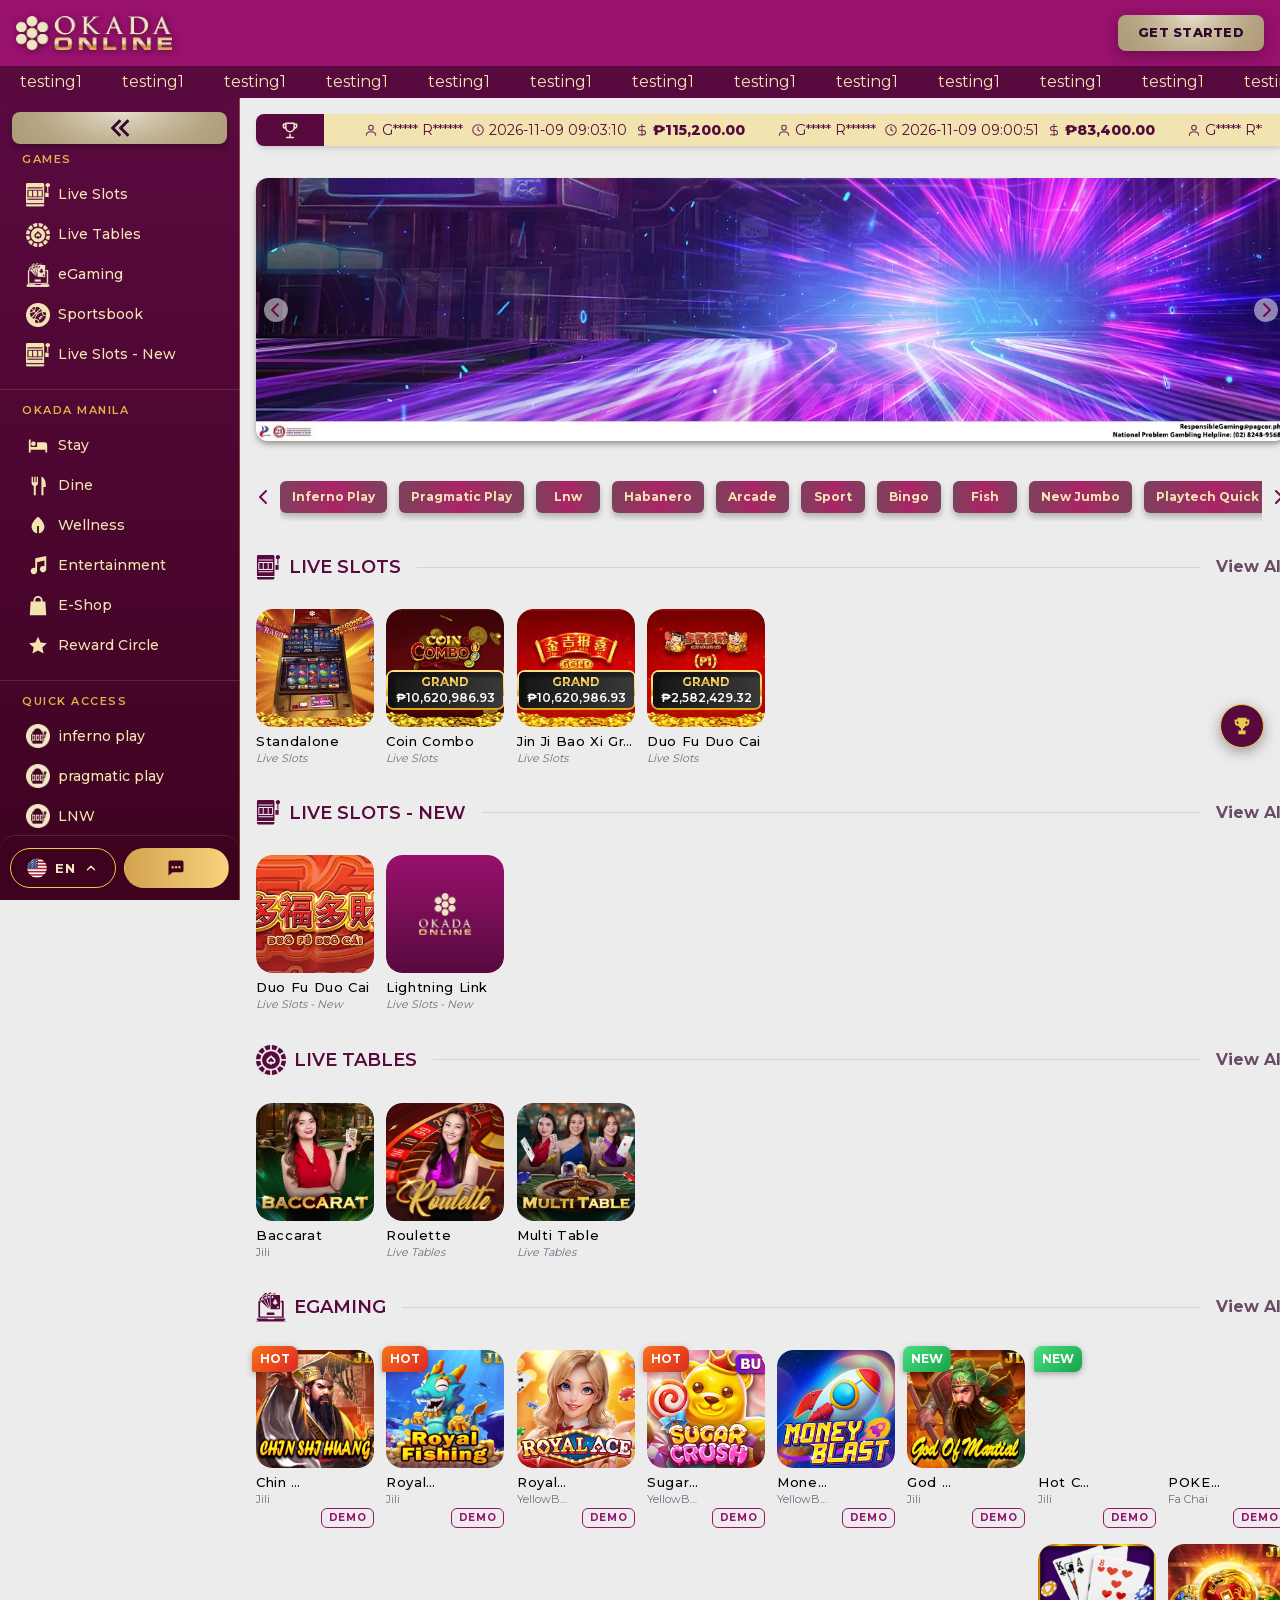
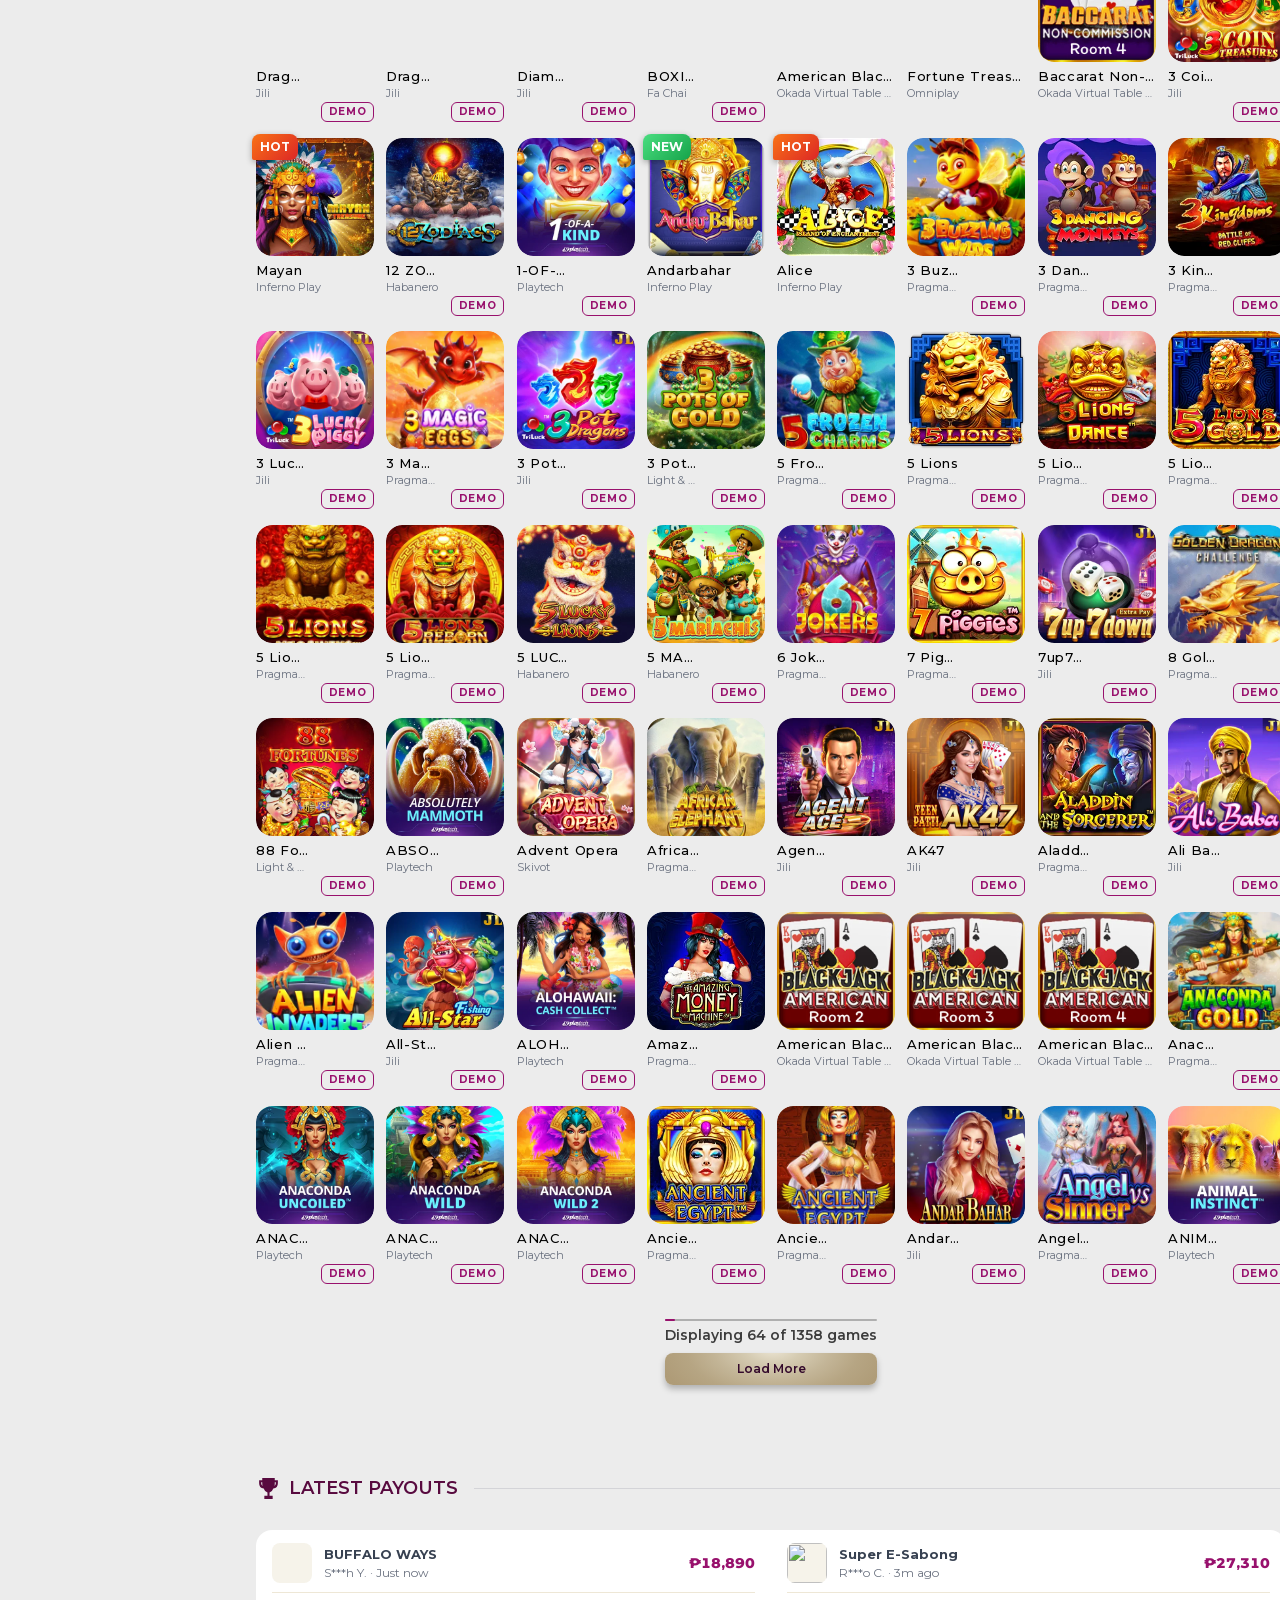
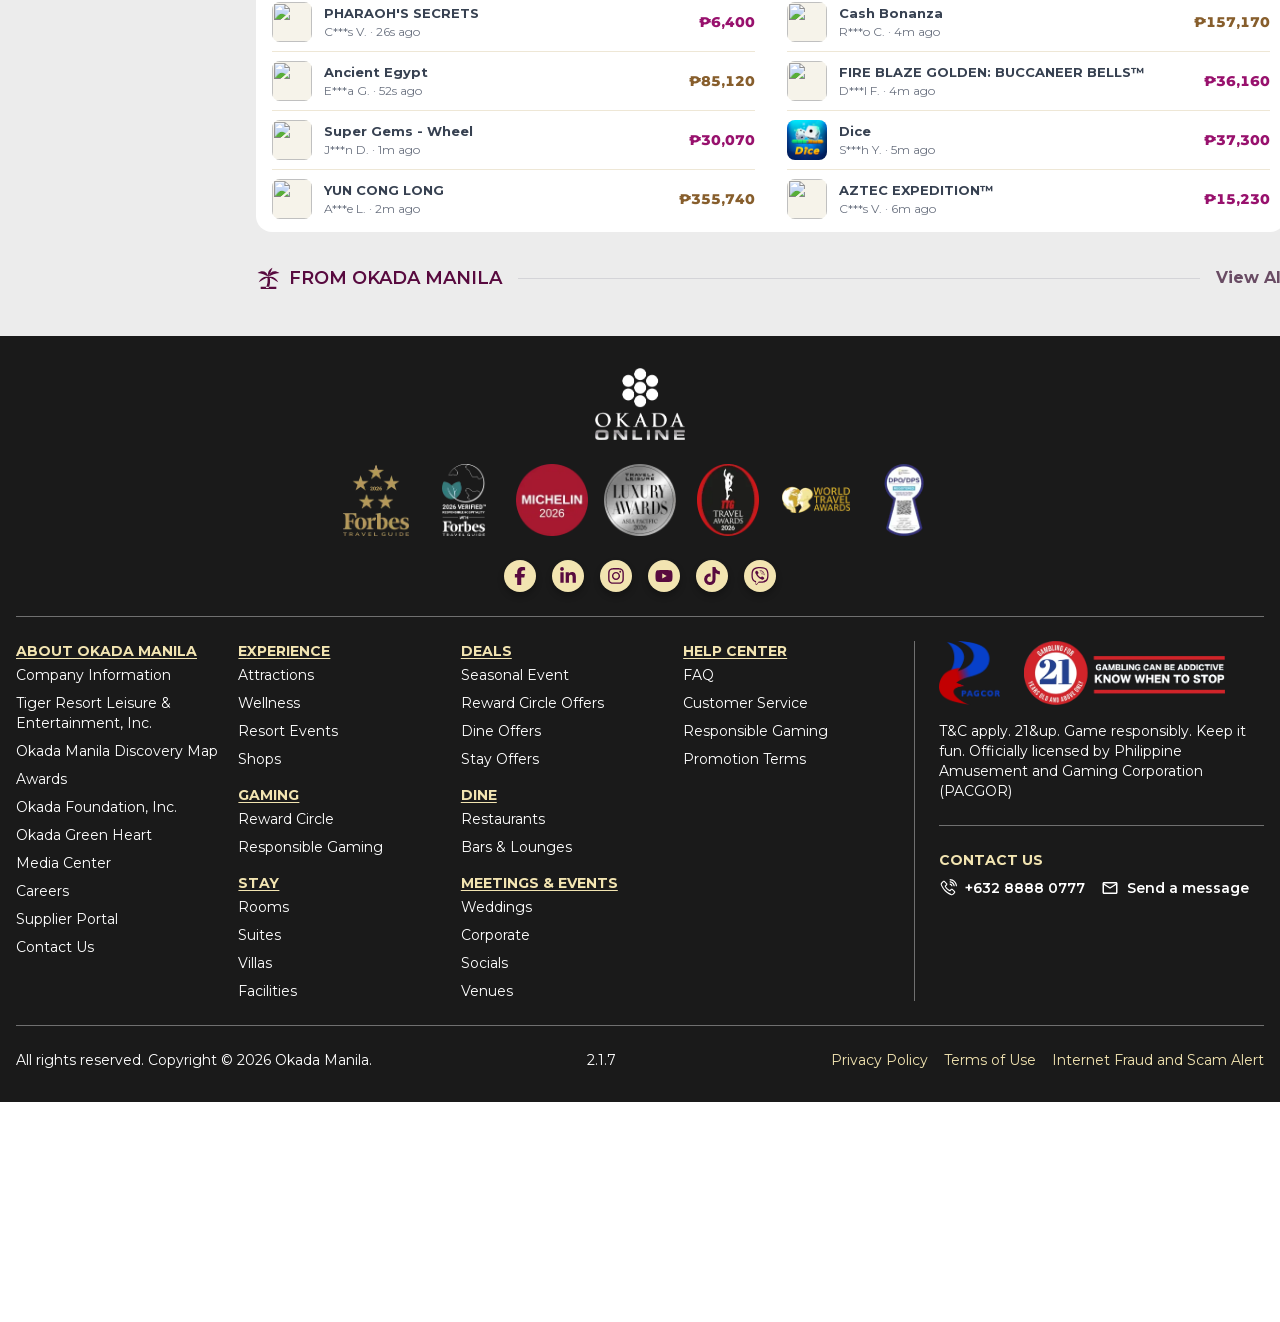
==== commit bf5ea88b: "Optimize assets for mobile First load drops from about 100MB to 6.4MB so the prototype loads on phon" ====
--- a/ooc/index.html
+++ b/ooc/index.html
@@ -207,7 +207,7 @@
 <div id="ooc-pop"></div>
 <button type="button" id="ooc-top" class="z-0 group relative inline-flex items-center justify-center box-border appearance-none select-none whitespace-nowrap subpixel-antialiased overflow-hidden tap-highlight-transparent transform-gpu data-[pressed=true]:scale-[0.97] outline-none data-[focus-visible=true]:z-10 data-[focus-visible=true]:outline-2 data-[focus-visible=true]:outline-focus data-[focus-visible=true]:outline-offset-2 px-3 min-w-16 h-8 text-tiny gap-2 rounded-small [&amp;>svg]:max-w-[theme(spacing.8)] transition-transform-colors-opacity motion-reduce:transition-none data-[hover=true]:opacity-hover shadow-button-shadow hover:brightness-[1.2] !transition-filter duration-250 font-semibold text-plum-600 bg-gold-radial-gradient ooc-top" aria-label="Back to top" hidden=""><svg width="20" height="20" viewBox="0 0 24 24" fill="none" stroke="currentColor" stroke-width="2.4" stroke-linecap="round" stroke-linejoin="round"><path d="M12 19V5M5 12l7-7 7 7"></path></svg></button>
 <div id="ooc-toast" role="status" aria-live="polite"></div>
-<template id="ooc-lobby"><div class="flex w-full flex-col items-center gap-8"><a class="topPayoutMarquee" href="#leaderboard"><div class="marqueeTitle"><svg width="20" height="20" aria-hidden="true" viewBox="0 0 24 24" fill="none" stroke="currentColor" stroke-width="1.8" stroke-linecap="round" stroke-linejoin="round"><path d="M8 21h8M12 17v4M7 4h10v5a5 5 0 01-10 0V4zM17 5h3v2a3 3 0 01-3 3M7 5H4v2a3 3 0 003 3"></path></svg><span class="sr-only">Top Payout</span></div><div class="marqueeWrapper"><!--$--><!--/$--><div class="rfm-marquee-container " style="--pause-on-hover: paused; --pause-on-click: paused; --width: 100%; --transform: none;"><div class="rfm-marquee" style="--play: running; --direction: normal; --duration: 41.905s; --delay: 0s; --iteration-count: infinite; --min-width: auto;"><div class="rfm-initial-child-container"><div class="rfm-child" style="--transform: none;"><div class="payoutEntry"><span class="playerName"><span class="label" title="Player Name"><svg width="14" height="14" aria-hidden="true" viewBox="0 0 24 24" fill="none" stroke="currentColor" stroke-width="1.8" stroke-linecap="round" stroke-linejoin="round"><path d="M12 12a4 4 0 100-8 4 4 0 000 8zM4 21c0-4 4-6 8-6s8 2 8 6"></path></svg><span class="sr-only">Player Name:</span></span><span class="value">G***** R******</span></span><span class="dateTime"><span class="label" title="Date Time"><svg width="14" height="14" aria-hidden="true" viewBox="0 0 24 24" fill="none" stroke="currentColor" stroke-width="1.8" stroke-linecap="round" stroke-linejoin="round"><path d="M12 7v5l3 2M21 12a9 9 0 11-18 0 9 9 0 0118 0z"></path></svg><span class="sr-only">Date Time:</span></span><span class="value">2026-11-09 09:03:10</span></span><span class="amount"><span class="label" title="Amount"><svg width="14" height="14" aria-hidden="true" viewBox="0 0 24 24" fill="none" stroke="currentColor" stroke-width="1.8" stroke-linecap="round" stroke-linejoin="round"><path d="M12 2v20M17 6H9.5a3.5 3.5 0 000 7h5a3.5 3.5 0 010 7H6"></path></svg><span class="sr-only">Amount:</span></span><span class="value font-extrabold">₱115,200.00</span></span></div></div><div class="rfm-child" style="--transform: none;"><div class="payoutEntry"><span class="playerName"><span class="label" title="Player Name"><svg width="14" height="14" aria-hidden="true" viewBox="0 0 24 24" fill="none" stroke="currentColor" stroke-width="1.8" stroke-linecap="round" stroke-linejoin="round"><path d="M12 12a4 4 0 100-8 4 4 0 000 8zM4 21c0-4 4-6 8-6s8 2 8 6"></path></svg><span class="sr-only">Player Name:</span></span><span class="value">G***** R******</span></span><span class="dateTime"><span class="label" title="Date Time"><svg width="14" height="14" aria-hidden="true" viewBox="0 0 24 24" fill="none" stroke="currentColor" stroke-width="1.8" stroke-linecap="round" stroke-linejoin="round"><path d="M12 7v5l3 2M21 12a9 9 0 11-18 0 9 9 0 0118 0z"></path></svg><span class="sr-only">Date Time:</span></span><span class="value">2026-11-09 09:00:51</span></span><span class="amount"><span class="label" title="Amount"><svg width="14" height="14" aria-hidden="true" viewBox="0 0 24 24" fill="none" stroke="currentColor" stroke-width="1.8" stroke-linecap="round" stroke-linejoin="round"><path d="M12 2v20M17 6H9.5a3.5 3.5 0 000 7h5a3.5 3.5 0 010 7H6"></path></svg><span class="sr-only">Amount:</span></span><span class="value font-extrabold">₱83,400.00</span></span></div></div><div class="rfm-child" style="--transform: none;"><div class="payoutEntry"><span class="playerName"><span class="label" title="Player Name"><svg width="14" height="14" aria-hidden="true" viewBox="0 0 24 24" fill="none" stroke="currentColor" stroke-width="1.8" stroke-linecap="round" stroke-linejoin="round"><path d="M12 12a4 4 0 100-8 4 4 0 000 8zM4 21c0-4 4-6 8-6s8 2 8 6"></path></svg><span class="sr-only">Player Name:</span></span><span class="value">G***** R******</span></span><span class="dateTime"><span class="label" title="Date Time"><svg width="14" height="14" aria-hidden="true" viewBox="0 0 24 24" fill="none" stroke="currentColor" stroke-width="1.8" stroke-linecap="round" stroke-linejoin="round"><path d="M12 7v5l3 2M21 12a9 9 0 11-18 0 9 9 0 0118 0z"></path></svg><span class="sr-only">Date Time:</span></span><span class="value">2026-11-09 09:06:09</span></span><span class="amount"><span class="label" title="Amount"><svg width="14" height="14" aria-hidden="true" viewBox="0 0 24 24" fill="none" stroke="currentColor" stroke-width="1.8" stroke-linecap="round" stroke-linejoin="round"><path d="M12 2v20M17 6H9.5a3.5 3.5 0 000 7h5a3.5 3.5 0 010 7H6"></path></svg><span class="sr-only">Amount:</span></span><span class="value font-extrabold">₱54,200.00</span></span></div></div></div></div><div class="rfm-marquee" style="--play: running; --direction: normal; --duration: 41.905s; --delay: 0s; --iteration-count: infinite; --min-width: auto;"><div class="rfm-child" style="--transform: none;"><div class="payoutEntry"><span class="playerName"><span class="label" title="Player Name"><svg width="14" height="14" aria-hidden="true" viewBox="0 0 24 24" fill="none" stroke="currentColor" stroke-width="1.8" stroke-linecap="round" stroke-linejoin="round"><path d="M12 12a4 4 0 100-8 4 4 0 000 8zM4 21c0-4 4-6 8-6s8 2 8 6"></path></svg><span class="sr-only">Player Name:</span></span><span class="value">G***** R******</span></span><span class="dateTime"><span class="label" title="Date Time"><svg width="14" height="14" aria-hidden="true" viewBox="0 0 24 24" fill="none" stroke="currentColor" stroke-width="1.8" stroke-linecap="round" stroke-linejoin="round"><path d="M12 7v5l3 2M21 12a9 9 0 11-18 0 9 9 0 0118 0z"></path></svg><span class="sr-only">Date Time:</span></span><span class="value">2026-11-09 09:03:10</span></span><span class="amount"><span class="label" title="Amount"><svg width="14" height="14" aria-hidden="true" viewBox="0 0 24 24" fill="none" stroke="currentColor" stroke-width="1.8" stroke-linecap="round" stroke-linejoin="round"><path d="M12 2v20M17 6H9.5a3.5 3.5 0 000 7h5a3.5 3.5 0 010 7H6"></path></svg><span class="sr-only">Amount:</span></span><span class="value font-extrabold">₱115,200.00</span></span></div></div><div class="rfm-child" style="--transform: none;"><div class="payoutEntry"><span class="playerName"><span class="label" title="Player Name"><svg width="14" height="14" aria-hidden="true" viewBox="0 0 24 24" fill="none" stroke="currentColor" stroke-width="1.8" stroke-linecap="round" stroke-linejoin="round"><path d="M12 12a4 4 0 100-8 4 4 0 000 8zM4 21c0-4 4-6 8-6s8 2 8 6"></path></svg><span class="sr-only">Player Name:</span></span><span class="value">G***** R******</span></span><span class="dateTime"><span class="label" title="Date Time"><svg width="14" height="14" aria-hidden="true" viewBox="0 0 24 24" fill="none" stroke="currentColor" stroke-width="1.8" stroke-linecap="round" stroke-linejoin="round"><path d="M12 7v5l3 2M21 12a9 9 0 11-18 0 9 9 0 0118 0z"></path></svg><span class="sr-only">Date Time:</span></span><span class="value">2026-11-09 09:00:51</span></span><span class="amount"><span class="label" title="Amount"><svg width="14" height="14" aria-hidden="true" viewBox="0 0 24 24" fill="none" stroke="currentColor" stroke-width="1.8" stroke-linecap="round" stroke-linejoin="round"><path d="M12 2v20M17 6H9.5a3.5 3.5 0 000 7h5a3.5 3.5 0 010 7H6"></path></svg><span class="sr-only">Amount:</span></span><span class="value font-extrabold">₱83,400.00</span></span></div></div><div class="rfm-child" style="--transform: none;"><div class="payoutEntry"><span class="playerName"><span class="label" title="Player Name"><svg width="14" height="14" aria-hidden="true" viewBox="0 0 24 24" fill="none" stroke="currentColor" stroke-width="1.8" stroke-linecap="round" stroke-linejoin="round"><path d="M12 12a4 4 0 100-8 4 4 0 000 8zM4 21c0-4 4-6 8-6s8 2 8 6"></path></svg><span class="sr-only">Player Name:</span></span><span class="value">G***** R******</span></span><span class="dateTime"><span class="label" title="Date Time"><svg width="14" height="14" aria-hidden="true" viewBox="0 0 24 24" fill="none" stroke="currentColor" stroke-width="1.8" stroke-linecap="round" stroke-linejoin="round"><path d="M12 7v5l3 2M21 12a9 9 0 11-18 0 9 9 0 0118 0z"></path></svg><span class="sr-only">Date Time:</span></span><span class="value">2026-11-09 09:06:09</span></span><span class="amount"><span class="label" title="Amount"><svg width="14" height="14" aria-hidden="true" viewBox="0 0 24 24" fill="none" stroke="currentColor" stroke-width="1.8" stroke-linecap="round" stroke-linejoin="round"><path d="M12 2v20M17 6H9.5a3.5 3.5 0 000 7h5a3.5 3.5 0 010 7H6"></path></svg><span class="sr-only">Amount:</span></span><span class="value font-extrabold">₱54,200.00</span></span></div></div></div></div></div></a><!--$--><div class="w-full overflow-hidden rounded-xl shadow-md shadow-gray-400"><div class="relative h-auto w-full overflow-hidden"><div class="flex h-auto w-full bg-neutral-300" style="transform: translate(0px, 0px);"><div class="relative flex h-full w-full flex-shrink-0 items-center justify-center bg-black active" style="transform: translateX(0px); opacity: 1; pointer-events: auto;"><video src="https://media.githubusercontent.com/media/stanfordmk1992/NEW-frontend-OKA/main/mirror/assets/t3869609.p.clickup-attachments.com/t3869609/5313ec63-af55-469a-a28d-9938a58b037d/1408x360.mp4_5dd773d117.mp4" autoplay="" playsinline="" style="display: block; width: 100%; height: auto;"></video></div></div><button class="absolute left-2 top-1/2 -translate-y-1/2 rounded-full bg-white/50 p-1 text-plum-200"><svg stroke="currentColor" fill="currentColor" stroke-width="0" viewBox="0 0 320 512" class="h-2.5 w-2.5 md:h-4 md:w-4" height="1em" width="1em" xmlns="http://www.w3.org/2000/svg"><path d="M9.4 233.4c-12.5 12.5-12.5 32.8 0 45.3l192 192c12.5 12.5 32.8 12.5 45.3 0s12.5-32.8 0-45.3L77.3 256 246.6 86.6c12.5-12.5 12.5-32.8 0-45.3s-32.8-12.5-45.3 0l-192 192z"></path></svg></button><button class="absolute right-2 top-1/2 -translate-y-1/2 rounded-full bg-white/50 p-1 text-plum-200"><svg stroke="currentColor" fill="currentColor" stroke-width="0" viewBox="0 0 320 512" class="h-2.5 w-2.5 md:h-4 md:w-4" height="1em" width="1em" xmlns="http://www.w3.org/2000/svg"><path d="M310.6 233.4c12.5 12.5 12.5 32.8 0 45.3l-192 192c-12.5 12.5-32.8 12.5-45.3 0s-12.5-32.8 0-45.3L242.7 256 73.4 86.6c-12.5-12.5-12.5-32.8 0-45.3s32.8-12.5 45.3 0l192 192z"></path></svg></button></div></div><!--/$--><div class="QuickAccessCarousel_quickAccessCarousel__UfJlP"><button class="QuickAccessCarousel_navButton__E39uV"><svg stroke="currentColor" fill="currentColor" stroke-width="0" viewBox="0 0 320 512" class="QuickAccessCarousel_navIcon__7J0x0" height="1em" width="1em" xmlns="http://www.w3.org/2000/svg"><path d="M9.4 233.4c-12.5 12.5-12.5 32.8 0 45.3l192 192c12.5 12.5 32.8 12.5 45.3 0s12.5-32.8 0-45.3L77.3 256 246.6 86.6c12.5-12.5 12.5-32.8 0-45.3s-32.8-12.5-45.3 0l-192 192z"></path></svg></button><div class="QuickAccessCarousel_scroller__4Iye7"><div class="QuickAccessCarousel_buttonWrapper__42j3A" style="transform: translate3d(0px, 0px, 0px);"><a role="button" tabindex="0" data-react-aria-pressable="true" class="z-0 group relative inline-flex items-center justify-center box-border appearance-none select-none whitespace-nowrap subpixel-antialiased overflow-hidden tap-highlight-transparent transform-gpu data-[pressed=true]:scale-[0.97] outline-none data-[focus-visible=true]:z-10 data-[focus-visible=true]:outline-2 data-[focus-visible=true]:outline-focus data-[focus-visible=true]:outline-offset-2 px-3 min-w-16 h-8 text-tiny gap-2 rounded-small [&amp;>svg]:max-w-[theme(spacing.8)] transition-transform-colors-opacity motion-reduce:transition-none data-[hover=true]:opacity-hover shadow-button-shadow hover:brightness-[1.2] !transition-filter duration-250 font-semibold text-plum-600 bg-gold-radial-gradient QuickAccessCarousel_quickAccessButton__ccWuY" href="#quick-access/inferno-play">inferno play</a><a role="button" tabindex="0" data-react-aria-pressable="true" class="z-0 group relative inline-flex items-center justify-center box-border appearance-none select-none whitespace-nowrap subpixel-antialiased overflow-hidden tap-highlight-transparent transform-gpu data-[pressed=true]:scale-[0.97] outline-none data-[focus-visible=true]:z-10 data-[focus-visible=true]:outline-2 data-[focus-visible=true]:outline-focus data-[focus-visible=true]:outline-offset-2 px-3 min-w-16 h-8 text-tiny gap-2 rounded-small [&amp;>svg]:max-w-[theme(spacing.8)] transition-transform-colors-opacity motion-reduce:transition-none data-[hover=true]:opacity-hover shadow-button-shadow hover:brightness-[1.2] !transition-filter duration-250 font-semibold text-plum-600 bg-gold-radial-gradient QuickAccessCarousel_quickAccessButton__ccWuY" href="#quick-access/pragmatic-play">pragmatic play</a><a role="button" tabindex="0" data-react-aria-pressable="true" class="z-0 group relative inline-flex items-center justify-center box-border appearance-none select-none whitespace-nowrap subpixel-antialiased overflow-hidden tap-highlight-transparent transform-gpu data-[pressed=true]:scale-[0.97] outline-none data-[focus-visible=true]:z-10 data-[focus-visible=true]:outline-2 data-[focus-visible=true]:outline-focus data-[focus-visible=true]:outline-offset-2 px-3 min-w-16 h-8 text-tiny gap-2 rounded-small [&amp;>svg]:max-w-[theme(spacing.8)] transition-transform-colors-opacity motion-reduce:transition-none data-[hover=true]:opacity-hover shadow-button-shadow hover:brightness-[1.2] !transition-filter duration-250 font-semibold text-plum-600 bg-gold-radial-gradient QuickAccessCarousel_quickAccessButton__ccWuY" href="#quick-access/lnw">lnw</a><a role="button" tabindex="0" data-react-aria-pressable="true" class="z-0 group relative inline-flex items-center justify-center box-border appearance-none select-none whitespace-nowrap subpixel-antialiased overflow-hidden tap-highlight-transparent transform-gpu data-[pressed=true]:scale-[0.97] outline-none data-[focus-visible=true]:z-10 data-[focus-visible=true]:outline-2 data-[focus-visible=true]:outline-focus data-[focus-visible=true]:outline-offset-2 px-3 min-w-16 h-8 text-tiny gap-2 rounded-small [&amp;>svg]:max-w-[theme(spacing.8)] transition-transform-colors-opacity motion-reduce:transition-none data-[hover=true]:opacity-hover shadow-button-shadow hover:brightness-[1.2] !transition-filter duration-250 font-semibold text-plum-600 bg-gold-radial-gradient QuickAccessCarousel_quickAccessButton__ccWuY" href="#quick-access/habanero">habanero</a><a role="button" tabindex="0" data-react-aria-pressable="true" class="z-0 group relative inline-flex items-center justify-center box-border appearance-none select-none whitespace-nowrap subpixel-antialiased overflow-hidden tap-highlight-transparent transform-gpu data-[pressed=true]:scale-[0.97] outline-none data-[focus-visible=true]:z-10 data-[focus-visible=true]:outline-2 data-[focus-visible=true]:outline-focus data-[focus-visible=true]:outline-offset-2 px-3 min-w-16 h-8 text-tiny gap-2 rounded-small [&amp;>svg]:max-w-[theme(spacing.8)] transition-transform-colors-opacity motion-reduce:transition-none data-[hover=true]:opacity-hover shadow-button-shadow hover:brightness-[1.2] !transition-filter duration-250 font-semibold text-plum-600 bg-gold-radial-gradient QuickAccessCarousel_quickAccessButton__ccWuY" href="#quick-access/arcade">arcade</a><a role="button" tabindex="0" data-react-aria-pressable="true" class="z-0 group relative inline-flex items-center justify-center box-border appearance-none select-none whitespace-nowrap subpixel-antialiased overflow-hidden tap-highlight-transparent transform-gpu data-[pressed=true]:scale-[0.97] outline-none data-[focus-visible=true]:z-10 data-[focus-visible=true]:outline-2 data-[focus-visible=true]:outline-focus data-[focus-visible=true]:outline-offset-2 px-3 min-w-16 h-8 text-tiny gap-2 rounded-small [&amp;>svg]:max-w-[theme(spacing.8)] transition-transform-colors-opacity motion-reduce:transition-none data-[hover=true]:opacity-hover shadow-button-shadow hover:brightness-[1.2] !transition-filter duration-250 font-semibold text-plum-600 bg-gold-radial-gradient QuickAccessCarousel_quickAccessButton__ccWuY" href="#quick-access/sport">sport</a><a role="button" tabindex="0" data-react-aria-pressable="true" class="z-0 group relative inline-flex items-center justify-center box-border appearance-none select-none whitespace-nowrap subpixel-antialiased overflow-hidden tap-highlight-transparent transform-gpu data-[pressed=true]:scale-[0.97] outline-none data-[focus-visible=true]:z-10 data-[focus-visible=true]:outline-2 data-[focus-visible=true]:outline-focus data-[focus-visible=true]:outline-offset-2 px-3 min-w-16 h-8 text-tiny gap-2 rounded-small [&amp;>svg]:max-w-[theme(spacing.8)] transition-transform-colors-opacity motion-reduce:transition-none data-[hover=true]:opacity-hover shadow-button-shadow hover:brightness-[1.2] !transition-filter duration-250 font-semibold text-plum-600 bg-gold-radial-gradient QuickAccessCarousel_quickAccessButton__ccWuY" href="#quick-access/bingo">bingo</a><a role="button" tabindex="0" data-react-aria-pressable="true" class="z-0 group relative inline-flex items-center justify-center box-border appearance-none select-none whitespace-nowrap subpixel-antialiased overflow-hidden tap-highlight-transparent transform-gpu data-[pressed=true]:scale-[0.97] outline-none data-[focus-visible=true]:z-10 data-[focus-visible=true]:outline-2 data-[focus-visible=true]:outline-focus data-[focus-visible=true]:outline-offset-2 px-3 min-w-16 h-8 text-tiny gap-2 rounded-small [&amp;>svg]:max-w-[theme(spacing.8)] transition-transform-colors-opacity motion-reduce:transition-none data-[hover=true]:opacity-hover shadow-button-shadow hover:brightness-[1.2] !transition-filter duration-250 font-semibold text-plum-600 bg-gold-radial-gradient QuickAccessCarousel_quickAccessButton__ccWuY" href="#games/sub:fishing">fish</a><a role="button" tabindex="0" data-react-aria-pressable="true" class="z-0 group relative inline-flex items-center justify-center box-border appearance-none select-none whitespace-nowrap subpixel-antialiased overflow-hidden tap-highlight-transparent transform-gpu data-[pressed=true]:scale-[0.97] outline-none data-[focus-visible=true]:z-10 data-[focus-visible=true]:outline-2 data-[focus-visible=true]:outline-focus data-[focus-visible=true]:outline-offset-2 px-3 min-w-16 h-8 text-tiny gap-2 rounded-small [&amp;>svg]:max-w-[theme(spacing.8)] transition-transform-colors-opacity motion-reduce:transition-none data-[hover=true]:opacity-hover shadow-button-shadow hover:brightness-[1.2] !transition-filter duration-250 font-semibold text-plum-600 bg-gold-radial-gradient QuickAccessCarousel_quickAccessButton__ccWuY" href="#quick-access/new-jumbo">new jumbo</a><a role="button" tabindex="0" data-react-aria-pressable="true" class="z-0 group relative inline-flex items-center justify-center box-border appearance-none select-none whitespace-nowrap subpixel-antialiased overflow-hidden tap-highlight-transparent transform-gpu data-[pressed=true]:scale-[0.97] outline-none data-[focus-visible=true]:z-10 data-[focus-visible=true]:outline-2 data-[focus-visible=true]:outline-focus data-[focus-visible=true]:outline-offset-2 px-3 min-w-16 h-8 text-tiny gap-2 rounded-small [&amp;>svg]:max-w-[theme(spacing.8)] transition-transform-colors-opacity motion-reduce:transition-none data-[hover=true]:opacity-hover shadow-button-shadow hover:brightness-[1.2] !transition-filter duration-250 font-semibold text-plum-600 bg-gold-radial-gradient QuickAccessCarousel_quickAccessButton__ccWuY" href="#quick-access/playtech-quick-a">playtech quick a</a></div></div><button class="QuickAccessCarousel_navButton__E39uV"><svg stroke="currentColor" fill="currentColor" stroke-width="0" viewBox="0 0 320 512" class="QuickAccessCarousel_navIcon__7J0x0" height="1em" width="1em" xmlns="http://www.w3.org/2000/svg"><path d="M310.6 233.4c12.5 12.5 12.5 32.8 0 45.3l-192 192c-12.5 12.5-32.8 12.5-45.3 0s-12.5-32.8 0-45.3L242.7 256 73.4 86.6c-12.5-12.5-12.5-32.8 0-45.3s32.8-12.5 45.3 0l192 192z"></path></svg></button></div><div class="MainLobbySection_mainLobbySection__m_inW"><div class="MainLobbySection_header__MhlV5"><h2><svg width="25" height="25" viewBox="0 0 36 39" fill="none" xmlns="http://www.w3.org/2000/svg"><path d="M2.08186 38.1038H25.1262C26.2996 38.1151 27.2603 37.1737 27.2732 35.9999V34.332H0.000274691V35.9999C-0.0087921 36.5568 0.206922 37.0936 0.598683 37.4895C0.990444 37.8855 1.52501 38.1068 2.08186 38.1038Z" fill="currentColor"></path><path d="M10.541 12.4766H16.7306V21.761H10.541V12.4766Z" fill="currentColor"></path><path d="M18.2793 12.4766H23.5985V21.761H18.2793V12.4766Z" fill="currentColor"></path><path d="M3.67383 12.4766H8.99301V21.761H3.67383V12.4766Z" fill="currentColor"></path><path d="M28.8203 15.5703H33.8494V23.0172H28.8203V15.5703Z" fill="currentColor"></path><path d="M27.2732 2.10397C27.2603 0.930574 26.2996 -0.010861 25.1262 9.46577e-05H2.08186C1.52501 -0.0029276 0.990444 0.218831 0.598683 0.61437C0.206922 1.01029 -0.0087921 1.54712 0.000274691 2.10397V32.7856H27.2732V2.10397ZM2.88578 7.15681H24.3219C24.7492 7.15681 25.0956 7.50324 25.0956 7.93051C25.0956 8.35778 24.7492 8.70421 24.3219 8.70421H2.88578C2.45851 8.70421 2.11208 8.35778 2.11208 7.93051C2.11208 7.50324 2.45851 7.15681 2.88578 7.15681ZM24.3219 27.0796H2.88578C2.45851 27.0796 2.11208 26.7331 2.11208 26.3059C2.11208 25.8786 2.45851 25.5322 2.88578 25.5322H24.3219C24.7492 25.5322 25.0956 25.8786 25.0956 26.3059C25.0956 26.7331 24.7492 27.0796 24.3219 27.0796ZM25.1455 22.5341C25.1455 22.9614 24.7991 23.3078 24.3718 23.3078H2.90165C2.47437 23.3078 2.12795 22.9614 2.12795 22.5341V11.7023C2.12795 11.275 2.47437 10.9286 2.90165 10.9286H24.3718C24.7991 10.9286 25.1455 11.275 25.1455 11.7023V22.5341Z" fill="currentColor"></path><path d="M31.8189 6.57805V14.6993H33.3663V6.64039C34.8169 6.3393 36.0005 5.00837 36.0005 3.41639C36.002 1.71637 34.7078 0.295904 33.0153 0.139124C31.3228 -0.0172778 29.7902 1.14138 29.4796 2.81269C29.1691 4.48363 30.1831 6.11603 31.8189 6.57805Z" fill="currentColor"></path></svg><span>Live Slots </span></h2><hr class="shrink-0 bg-divider border-none w-full h-divider MainLobbySection_headerDivider__xrg7o" role="separator"><a class="tap-highlight-transparent hover:opacity-hover relative inline-flex items-center tap-highlight-transparent outline-none data-[focus-visible=true]:z-10 data-[focus-visible=true]:outline-2 data-[focus-visible=true]:outline-focus data-[focus-visible=true]:outline-offset-2 text-medium text-primary no-underline hover:opacity-hover active:opacity-disabled transition-opacity MainLobbySection_viewAllLink__vdLvd" data-react-aria-pressable="true" href="#games/live-slots" tabindex="0" role="link">View All</a></div><div class="MainLobbySection_gameList__vVjaJ ooc-games"><div class="relative flex flex-col ooc-game"><div class="gameTile liveslotTile  ooc-sq" data-game="Standalone" data-provider="" role="button" tabindex="0" aria-label="Play Standalone"><div class="gameImage relative h-full w-full overflow-hidden rounded-2xl [corner-shape:squircle] "><img alt="Standalone" decoding="async" data-nimg="fill" class="object-cover transition-opacity duration-300 motion-reduce:transition-none opacity-100" style="position:absolute;height:100%;width:100%;left:0;top:0;right:0;bottom:0;color:transparent" src="../mirror/assets/okada-iplatform.oss-ap-southeast-6.aliyuncs.com/images/game_category/LNfjUgQBZg7B9oAXpLk5B5AlOvgYFwBQk7FrL8d0.gif"></div><div class="absolute bottom-[15%] left-0 right-0 z-10 flex justify-center"></div></div><div class="ooc-game-info"><div class="ooc-game-txt"><span class="line-clamp-1 pt-1 text-center text-sm font-[500] capitalize tracking-wider text-black lg:pt-1 ooc-game-name">Standalone</span><span class="ooc-provider ooc-provider-cat">Live Slots</span></div></div></div><div class="relative flex flex-col ooc-game"><div class="gameTile liveslotTile  ooc-sq" data-game="Coin Combo" data-provider="" role="button" tabindex="0" aria-label="Play Coin Combo"><div class="gameImage relative h-full w-full overflow-hidden rounded-2xl [corner-shape:squircle] "><img alt="Coin Combo" decoding="async" data-nimg="fill" class="object-cover transition-opacity duration-300 motion-reduce:transition-none opacity-100" style="position:absolute;height:100%;width:100%;left:0;top:0;right:0;bottom:0;color:transparent" src="../mirror/assets/okada-iplatform.oss-ap-southeast-6.aliyuncs.com/images/game_category/9eBseQO8E2mmFy4QsTGkdUMyXuqBl9WNdWHhaaQo.gif"></div><div class="absolute bottom-[15%] left-0 right-0 z-10 flex justify-center"><div class="jackpots" style="opacity: 1;"><div class="jackpotMeter mainLobby"><div class="wrapper"><span class="title">Grand</span><span class="runningNumber"><div class="odometer-numbers"><span style="transition: transform 0.5s ease-out; transform: translateY(0em);"><span>₱</span></span><span style="transition: transform 0.5s ease-out; transform: translateY(0em);"><span>1</span></span><span style="transition: transform 0.5s ease-out; transform: translateY(0em);"><span>0</span></span><span style="transition: transform 0.5s ease-out; transform: translateY(0em);"><span>,</span></span><span style="transition: transform 0.5s ease-out; transform: translateY(0em);"><span>6</span></span><span style="transition: transform 0.5s ease-out; transform: translateY(0em);"><span>2</span></span><span style="transition: transform 0.5s ease-out; transform: translateY(0em);"><span>0</span></span><span style="transition: transform 0.5s ease-out; transform: translateY(0em);"><span>,</span></span><span style="transition: transform 0.5s ease-out; transform: translateY(0em);"><span>9</span></span><span style="transition: transform 0.5s ease-out; transform: translateY(0em);"><span>8</span></span><span style="transition: transform 0.5s ease-out; transform: translateY(0em);"><span>6</span></span><span style="transition: transform 0.5s ease-out; transform: translateY(0em);"><span>.</span></span><span style="transition: transform 0.5s ease-out; transform: translateY(0em);"><span>9</span></span><span style="transition: transform 0.5s ease-out; transform: translateY(0em);"><span>3</span></span></div></span></div></div></div></div></div><div class="ooc-game-info"><div class="ooc-game-txt"><span class="line-clamp-1 pt-1 text-center text-sm font-[500] capitalize tracking-wider text-black lg:pt-1 ooc-game-name">Coin Combo</span><span class="ooc-provider ooc-provider-cat">Live Slots</span></div></div></div><div class="relative flex flex-col ooc-game"><div class="gameTile liveslotTile  ooc-sq" data-game="Jin Ji Bao Xi Grand" data-provider="" role="button" tabindex="0" aria-label="Play Jin Ji Bao Xi Grand"><div class="gameImage relative h-full w-full overflow-hidden rounded-2xl [corner-shape:squircle] "><img alt="Jin Ji Bao Xi Grand" decoding="async" data-nimg="fill" class="object-cover transition-opacity duration-300 motion-reduce:transition-none opacity-100" style="position:absolute;height:100%;width:100%;left:0;top:0;right:0;bottom:0;color:transparent" src="../mirror/assets/okada-iplatform.oss-ap-southeast-6.aliyuncs.com/images/game_category/UxG8PlassU1GyfIOmWHofCUEewGU8sYqxCfI2MXE.gif"></div><div class="absolute bottom-[15%] left-0 right-0 z-10 flex justify-center"><div class="jackpots" style="opacity: 1;"><div class="jackpotMeter mainLobby"><div class="wrapper"><span class="title">Grand</span><span class="runningNumber"><div class="odometer-numbers"><span style="transition: transform 0.5s ease-out; transform: translateY(0em);"><span>₱</span></span><span style="transition: transform 0.5s ease-out; transform: translateY(0em);"><span>1</span></span><span style="transition: transform 0.5s ease-out; transform: translateY(0em);"><span>0</span></span><span style="transition: transform 0.5s ease-out; transform: translateY(0em);"><span>,</span></span><span style="transition: transform 0.5s ease-out; transform: translateY(0em);"><span>6</span></span><span style="transition: transform 0.5s ease-out; transform: translateY(0em);"><span>2</span></span><span style="transition: transform 0.5s ease-out; transform: translateY(0em);"><span>0</span></span><span style="transition: transform 0.5s ease-out; transform: translateY(0em);"><span>,</span></span><span style="transition: transform 0.5s ease-out; transform: translateY(0em);"><span>9</span></span><span style="transition: transform 0.5s ease-out; transform: translateY(0em);"><span>8</span></span><span style="transition: transform 0.5s ease-out; transform: translateY(0em);"><span>6</span></span><span style="transition: transform 0.5s ease-out; transform: translateY(0em);"><span>.</span></span><span style="transition: transform 0.5s ease-out; transform: translateY(0em);"><span>9</span></span><span style="transition: transform 0.5s ease-out; transform: translateY(0em);"><span>3</span></span></div></span></div></div></div></div></div><div class="ooc-game-info"><div class="ooc-game-txt"><span class="line-clamp-1 pt-1 text-center text-sm font-[500] capitalize tracking-wider text-black lg:pt-1 ooc-game-name">Jin Ji Bao Xi Grand</span><span class="ooc-provider ooc-provider-cat">Live Slots</span></div></div></div><div class="relative flex flex-col ooc-game"><div class="gameTile liveslotTile  ooc-sq" data-game="Duo Fu Duo Cai" data-provider="" role="button" tabindex="0" aria-label="Play Duo Fu Duo Cai"><div class="gameImage relative h-full w-full overflow-hidden rounded-2xl [corner-shape:squircle] "><img alt="Duo Fu Duo Cai" decoding="async" data-nimg="fill" class="object-cover transition-opacity duration-300 motion-reduce:transition-none opacity-100" style="position:absolute;height:100%;width:100%;left:0;top:0;right:0;bottom:0;color:transparent" src="../mirror/assets/okada-iplatform.oss-ap-southeast-6.aliyuncs.com/images/game_category/H7p6ARUrUa1E1sVOBkLqKpwcywEYcQSEMawurYic.gif"></div><div class="absolute bottom-[15%] left-0 right-0 z-10 flex justify-center"><div class="jackpots" style="opacity: 1;"><div class="jackpotMeter mainLobby"><div class="wrapper"><span class="title">Grand</span><span class="runningNumber"><div class="odometer-numbers"><span style="transition: transform 0.5s ease-out; transform: translateY(0em);"><span>₱</span></span><span style="transition: transform 0.5s ease-out; transform: translateY(0em);"><span>2</span></span><span style="transition: transform 0.5s ease-out; transform: translateY(0em);"><span>,</span></span><span style="transition: transform 0.5s ease-out; transform: translateY(0em);"><span>5</span></span><span style="transition: transform 0.5s ease-out; transform: translateY(0em);"><span>8</span></span><span style="transition: transform 0.5s ease-out; transform: translateY(0em);"><span>2</span></span><span style="transition: transform 0.5s ease-out; transform: translateY(0em);"><span>,</span></span><span style="transition: transform 0.5s ease-out; transform: translateY(0em);"><span>4</span></span><span style="transition: transform 0.5s ease-out; transform: translateY(0em);"><span>2</span></span><span style="transition: transform 0.5s ease-out; transform: translateY(0em);"><span>9</span></span><span style="transition: transform 0.5s ease-out; transform: translateY(0em);"><span>.</span></span><span style="transition: transform 0.5s ease-out; transform: translateY(0em);"><span>3</span></span><span style="transition: transform 0.5s ease-out; transform: translateY(0em);"><span>2</span></span></div></span></div></div></div></div></div><div class="ooc-game-info"><div class="ooc-game-txt"><span class="line-clamp-1 pt-1 text-center text-sm font-[500] capitalize tracking-wider text-black lg:pt-1 ooc-game-name">Duo Fu Duo Cai</span><span class="ooc-provider ooc-provider-cat">Live Slots</span></div></div></div></div></div><div class="MainLobbySection_mainLobbySection__m_inW"><div class="MainLobbySection_header__MhlV5"><h2><svg width="25" height="25" viewBox="0 0 36 39" fill="none" xmlns="http://www.w3.org/2000/svg"><path d="M2.08186 38.1038H25.1262C26.2996 38.1151 27.2603 37.1737 27.2732 35.9999V34.332H0.000274691V35.9999C-0.0087921 36.5568 0.206922 37.0936 0.598683 37.4895C0.990444 37.8855 1.52501 38.1068 2.08186 38.1038Z" fill="currentColor"></path><path d="M10.541 12.4766H16.7306V21.761H10.541V12.4766Z" fill="currentColor"></path><path d="M18.2793 12.4766H23.5985V21.761H18.2793V12.4766Z" fill="currentColor"></path><path d="M3.67383 12.4766H8.99301V21.761H3.67383V12.4766Z" fill="currentColor"></path><path d="M28.8203 15.5703H33.8494V23.0172H28.8203V15.5703Z" fill="currentColor"></path><path d="M27.2732 2.10397C27.2603 0.930574 26.2996 -0.010861 25.1262 9.46577e-05H2.08186C1.52501 -0.0029276 0.990444 0.218831 0.598683 0.61437C0.206922 1.01029 -0.0087921 1.54712 0.000274691 2.10397V32.7856H27.2732V2.10397ZM2.88578 7.15681H24.3219C24.7492 7.15681 25.0956 7.50324 25.0956 7.93051C25.0956 8.35778 24.7492 8.70421 24.3219 8.70421H2.88578C2.45851 8.70421 2.11208 8.35778 2.11208 7.93051C2.11208 7.50324 2.45851 7.15681 2.88578 7.15681ZM24.3219 27.0796H2.88578C2.45851 27.0796 2.11208 26.7331 2.11208 26.3059C2.11208 25.8786 2.45851 25.5322 2.88578 25.5322H24.3219C24.7492 25.5322 25.0956 25.8786 25.0956 26.3059C25.0956 26.7331 24.7492 27.0796 24.3219 27.0796ZM25.1455 22.5341C25.1455 22.9614 24.7991 23.3078 24.3718 23.3078H2.90165C2.47437 23.3078 2.12795 22.9614 2.12795 22.5341V11.7023C2.12795 11.275 2.47437 10.9286 2.90165 10.9286H24.3718C24.7991 10.9286 25.1455 11.275 25.1455 11.7023V22.5341Z" fill="currentColor"></path><path d="M31.8189 6.57805V14.6993H33.3663V6.64039C34.8169 6.3393 36.0005 5.00837 36.0005 3.41639C36.002 1.71637 34.7078 0.295904 33.0153 0.139124C31.3228 -0.0172778 29.7902 1.14138 29.4796 2.81269C29.1691 4.48363 30.1831 6.11603 31.8189 6.57805Z" fill="currentColor"></path></svg><span>Live Slots - New</span></h2><hr class="shrink-0 bg-divider border-none w-full h-divider MainLobbySection_headerDivider__xrg7o" role="separator"><a class="tap-highlight-transparent hover:opacity-hover relative inline-flex items-center tap-highlight-transparent outline-none data-[focus-visible=true]:z-10 data-[focus-visible=true]:outline-2 data-[focus-visible=true]:outline-focus data-[focus-visible=true]:outline-offset-2 text-medium text-primary no-underline hover:opacity-hover active:opacity-disabled transition-opacity MainLobbySection_viewAllLink__vdLvd" data-react-aria-pressable="true" href="#games/new" tabindex="0" role="link">View All</a></div><div class="MainLobbySection_gameList__vVjaJ ooc-games"><div class="relative flex flex-col ooc-game"><div class="gameTile rpsTile  ooc-sq" data-game="Duo Fu Duo Cai" data-provider="" role="button" tabindex="0" aria-label="Play Duo Fu Duo Cai"><div class="gameImage relative h-full w-full overflow-hidden rounded-2xl [corner-shape:squircle] "><img alt="Duo Fu Duo Cai" decoding="async" data-nimg="fill" class="object-cover transition-opacity duration-300 motion-reduce:transition-none opacity-100" style="position:absolute;height:100%;width:100%;left:0;top:0;right:0;bottom:0;color:transparent" src="../mirror/assets/okada-iplatform.oss-ap-southeast-6.aliyuncs.com/images/game_category/PJLMultilingual_Image_Icon_20260918164059.jpg"></div><div class="absolute bottom-[15%] left-0 right-0 z-10 flex justify-center"></div></div><div class="ooc-game-info"><div class="ooc-game-txt"><span class="line-clamp-1 pt-1 text-center text-sm font-[500] capitalize tracking-wider text-black lg:pt-1 ooc-game-name">Duo Fu Duo Cai</span><span class="ooc-provider ooc-provider-cat">Live Slots - New</span></div></div></div><div class="relative flex flex-col ooc-game"><div class="gameTile rpsTile  ooc-sq" data-game="Lightning Link" data-provider="" role="button" tabindex="0" aria-label="Play Lightning Link"><div class="gameImage relative h-full w-full overflow-hidden rounded-2xl [corner-shape:squircle] "><div class="absolute inset-0 flex items-center justify-center bg-dark-plum-gradient p-4"><img alt="Lightning Link" width="450" height="362" decoding="async" data-nimg="1" class="h-auto max-h-full w-3/5 object-contain" srcset="../mirror/assets/okada-dev-ooc-2.scms2u.lol/_next/image/31022934dfac.webp 1x, ../mirror/assets/okada-dev-ooc-2.scms2u.lol/_next/image/36ef10708ca6.webp 2x" src="../mirror/assets/okada-dev-ooc-2.scms2u.lol/_next/image/36ef10708ca6.webp" style="color: transparent;"></div></div><div class="absolute bottom-[15%] left-0 right-0 z-10 flex justify-center"></div></div><div class="ooc-game-info"><div class="ooc-game-txt"><span class="line-clamp-1 pt-1 text-center text-sm font-[500] capitalize tracking-wider text-black lg:pt-1 ooc-game-name">Lightning Link</span><span class="ooc-provider ooc-provider-cat">Live Slots - New</span></div></div></div></div></div><div class="MainLobbySection_mainLobbySection__m_inW"><div class="MainLobbySection_header__MhlV5"><h2><svg width="30" height="30" viewBox="0 0 36 36" fill="none" xmlns="http://www.w3.org/2000/svg"><path d="M5.29338 19.1016L0.0078125 19.1216C0.159054 21.595 0.807401 23.9732 1.90617 26.1395L6.48334 23.4763C5.84055 22.1307 5.42733 20.6555 5.29338 19.1016Z" fill="currentColor"></path><path d="M18.0024 7.35547C12.1338 7.35547 7.35938 12.1299 7.35938 17.9985C7.35938 23.8671 12.1338 28.6416 18.0024 28.6416C23.871 28.6416 28.6455 23.8671 28.6455 17.9985C28.6455 12.1299 23.871 7.35547 18.0024 7.35547ZM22.9602 20.8773C22.2899 21.9721 21.2472 22.5801 20.0244 22.5892C19.6977 22.592 19.3737 22.5508 19.0589 22.4687V23.7029H16.9461V22.4683C16.64 22.548 16.3251 22.5893 16.0081 22.5893C15.999 22.5893 15.9899 22.5893 15.9807 22.5892C14.7578 22.5801 13.7151 21.9722 13.0448 20.8773C12.3632 19.764 12.3414 18.3952 12.9864 17.2156C13.4457 16.3757 14.1419 15.7207 14.756 15.1428C14.8571 15.0477 14.9572 14.9535 15.055 14.8597C15.4338 14.496 15.814 14.1483 16.1818 13.8121C16.5402 13.4845 16.9107 13.1457 17.2709 12.7998L18.0027 12.0972L18.7344 12.7998C19.0945 13.1457 19.4651 13.4844 19.8235 13.8121C20.1913 14.1483 20.5715 14.4959 20.9503 14.8597C21.0481 14.9536 21.1483 15.0478 21.2493 15.1429C21.8635 15.7207 22.5596 16.3757 23.0188 17.2155C23.6635 18.3951 23.6418 19.7639 22.9602 20.8773Z" fill="currentColor"></path><path d="M23.466 29.5195C22.1197 30.1605 20.644 30.5721 19.0898 30.7041L19.1032 35.9896C21.5771 35.8414 23.9561 35.1962 26.1237 34.1003L23.466 29.5195Z" fill="currentColor"></path><path d="M21.1664 18.2279C20.8683 17.6828 20.3267 17.1731 19.8028 16.6803C19.6965 16.5802 19.5911 16.4811 19.4883 16.3823C19.1281 16.0363 18.7575 15.6976 18.3991 15.3699C18.2687 15.2507 18.1368 15.1302 18.004 15.0078C17.8711 15.1301 17.7391 15.2507 17.6088 15.3699C17.2504 15.6975 16.8799 16.0363 16.5197 16.3823C16.4169 16.4809 16.3115 16.5801 16.2052 16.6801C15.6813 17.1731 15.1396 17.6828 14.8415 18.228C14.5558 18.7505 14.5582 19.299 14.8481 19.7727C15.1392 20.2482 15.5046 20.4714 15.9979 20.4751C16.3133 20.4777 16.6264 20.3851 16.9072 20.208L18.004 19.5209L19.098 20.2062C19.3814 20.385 19.6952 20.4775 20.0101 20.4751C20.5033 20.4714 20.8687 20.2482 21.1598 19.7726C21.4498 19.2991 21.4521 18.7505 21.1664 18.2279Z" fill="currentColor"></path><path d="M16.9774 30.7137C15.4219 30.5895 13.9445 30.1848 12.5953 29.5508L9.96094 34.1449C12.1332 35.2293 14.5153 35.8631 16.9907 35.999L16.9774 30.7137Z" fill="currentColor"></path><path d="M19.0566 0V5.28543C20.6115 5.41354 22.0879 5.82163 23.4357 6.45922L26.0819 1.8715C23.912 0.781237 21.5314 0.14203 19.0566 0Z" fill="currentColor"></path><path d="M1.84548 9.97656C0.764011 12.1499 0.13289 14.5326 0 17.0085L5.28529 16.9885C5.40749 15.4328 5.81052 13.955 6.44276 12.605L1.84548 9.97656Z" fill="currentColor"></path><path d="M8.01422 2.98047C7.03175 3.63676 6.10665 4.39473 5.25222 5.24902C4.35933 6.14191 3.57275 7.11264 2.89648 8.14489L7.49342 10.7732C8.35734 9.52055 9.43895 8.4293 10.6835 7.55462L8.01422 2.98047Z" fill="currentColor"></path><path d="M7.54816 25.3008L2.9707 27.9642C3.62988 28.9538 4.39185 29.8855 5.25177 30.7453C6.13918 31.6327 7.10336 32.4152 8.12844 33.0886L10.7626 28.4948C9.51113 27.6294 8.4213 26.5464 7.54816 25.3008Z" fill="currentColor"></path><path d="M28.4892 25.2461C27.6221 26.4964 26.5379 27.5849 25.291 28.4565L27.9486 33.0372C28.9453 32.3751 29.8834 31.6091 30.7488 30.7437C31.6307 29.8617 32.409 28.904 33.0797 27.886L28.4892 25.2461Z" fill="currentColor"></path><path d="M9.83789 1.91305L12.5068 6.4865C13.8703 5.83302 15.3672 5.41537 16.9444 5.28543V0C14.4388 0.143788 12.0296 0.797831 9.83789 1.91305Z" fill="currentColor"></path><path d="M34.1177 9.89453L29.5332 12.5466C30.1724 13.8937 30.5823 15.3697 30.7123 16.9243L35.9978 16.9176C35.8527 14.4433 35.2107 12.0632 34.1177 9.89453Z" fill="currentColor"></path><path d="M30.7152 19.0379C30.589 20.593 30.1826 22.07 29.5469 23.4185L34.1378 26.0587C35.225 23.8877 35.8615 21.5064 36.0005 19.0312L30.7152 19.0379Z" fill="currentColor"></path><path d="M30.75 5.24816C29.8735 4.37172 28.9223 3.59758 27.9115 2.92969L25.2656 7.51692C26.5148 8.38548 27.6019 9.47117 28.472 10.7192L33.056 8.06753C32.391 7.06376 31.6209 6.11904 30.75 5.24816Z" fill="currentColor"></path></svg><span>Live Tables</span></h2><hr class="shrink-0 bg-divider border-none w-full h-divider MainLobbySection_headerDivider__xrg7o" role="separator"><a class="tap-highlight-transparent hover:opacity-hover relative inline-flex items-center tap-highlight-transparent outline-none data-[focus-visible=true]:z-10 data-[focus-visible=true]:outline-2 data-[focus-visible=true]:outline-focus data-[focus-visible=true]:outline-offset-2 text-medium text-primary no-underline hover:opacity-hover active:opacity-disabled transition-opacity MainLobbySection_viewAllLink__vdLvd" data-react-aria-pressable="true" href="#games/live-casino" tabindex="0" role="link">View All</a></div><div class="MainLobbySection_gameList__vVjaJ ooc-games"><div class="relative flex flex-col ooc-game"><div class="gameTile liveTableTile relative w-full overflow-hidden rounded-xl  ooc-sq" data-game="Baccarat" data-provider="Jili" role="button" tabindex="0" aria-label="Play Baccarat by Jili"><div class="gameImage relative h-full w-full overflow-hidden rounded-2xl [corner-shape:squircle] "><img alt="Baccarat" decoding="async" data-nimg="fill" class="object-cover transition-opacity duration-300 motion-reduce:transition-none opacity-100" style="position:absolute;height:100%;width:100%;left:0;top:0;right:0;bottom:0;color:transparent" src="../mirror/assets/okada-iplatform.oss-ap-southeast-6.aliyuncs.com/images/game_category/B3wIVDmkqrfrNrvDL3XSGHEKrefo0vcTUOcEiRlH.png"></div></div><div class="ooc-game-info"><div class="ooc-game-txt"><span class="line-clamp-1 pt-1 text-center text-sm font-[500] capitalize tracking-wider text-black lg:pt-1 ooc-game-name">Baccarat</span><span class="ooc-provider">Jili</span></div></div></div><div class="relative flex flex-col ooc-game"><div class="gameTile liveTableTile relative w-full overflow-hidden rounded-xl  ooc-sq" data-game="Roulette" data-provider="" role="button" tabindex="0" aria-label="Play Roulette"><div class="gameImage relative h-full w-full overflow-hidden rounded-2xl [corner-shape:squircle] "><img alt="Roulette" decoding="async" data-nimg="fill" class="object-cover transition-opacity duration-300 motion-reduce:transition-none opacity-100" style="position:absolute;height:100%;width:100%;left:0;top:0;right:0;bottom:0;color:transparent" src="../mirror/assets/okada-iplatform.oss-ap-southeast-6.aliyuncs.com/images/game_category/CH6qZOey9lfkODTRjOUJusOlPKOV69nNCt7ABs3w.png"></div></div><div class="ooc-game-info"><div class="ooc-game-txt"><span class="line-clamp-1 pt-1 text-center text-sm font-[500] capitalize tracking-wider text-black lg:pt-1 ooc-game-name">Roulette</span><span class="ooc-provider ooc-provider-cat">Live Tables</span></div></div></div><div class="relative flex flex-col ooc-game"><div class="gameTile liveTableTile relative w-full overflow-hidden rounded-xl  ooc-sq" data-game="Multi Table" data-provider="" role="button" tabindex="0" aria-label="Play Multi Table"><div class="gameImage relative h-full w-full overflow-hidden rounded-2xl [corner-shape:squircle] "><img alt="Multi Table" decoding="async" data-nimg="fill" class="object-cover transition-opacity duration-300 motion-reduce:transition-none opacity-100" style="position:absolute;height:100%;width:100%;left:0;top:0;right:0;bottom:0;color:transparent" src="../mirror/assets/okada-iplatform.oss-ap-southeast-6.aliyuncs.com/images/game_category/multi-table.png"></div></div><div class="ooc-game-info"><div class="ooc-game-txt"><span class="line-clamp-1 pt-1 text-center text-sm font-[500] capitalize tracking-wider text-black lg:pt-1 ooc-game-name">Multi Table</span><span class="ooc-provider ooc-provider-cat">Live Tables</span></div></div></div></div></div><div class="MainLobbySection_mainLobbySection__m_inW"><div class="MainLobbySection_header__MhlV5"><h2><svg class="undefined" width="30" height="30" viewBox="0 0 36 35" fill="none" xmlns="http://www.w3.org/2000/svg"><path d="M0.955095 34.1875H0.367344C0.146938 34.1875 0 34.3344 0 34.5548C0 34.7753 0.146938 34.9222 0.367344 34.9222H0.955095C1.1755 34.9222 1.32244 34.7753 1.32244 34.5548C1.32244 34.3344 1.1755 34.1875 0.955095 34.1875Z" fill="currentColor"></path><path d="M35.633 34.1875H34.6779C34.4575 34.1875 34.3105 34.3344 34.3105 34.5548C34.3105 34.7753 34.4575 34.9222 34.6779 34.9222H35.633C35.8534 34.9222 36.0003 34.7753 36.0003 34.5548C36.0003 34.3344 35.8167 34.1875 35.633 34.1875Z" fill="currentColor"></path><path d="M35.081 31.5064C35.081 31.3227 34.934 31.1758 34.7504 31.1758H22.3709C22.3341 31.7268 21.8566 32.1309 21.3056 32.1309H14.5464C13.9954 32.1309 13.5546 31.7268 13.4811 31.1758H1.24858C1.17511 31.1758 1.06491 31.2125 1.02817 31.286C0.954703 31.3595 0.917969 31.4329 0.917969 31.5064C0.917969 32.6084 1.46899 33.6003 2.27714 34.2247C2.16694 34.2982 2.09347 34.4084 2.09347 34.5186C2.09347 34.739 2.24041 34.886 2.46081 34.886H33.1708C33.3912 34.886 33.5381 34.739 33.5381 34.5186C33.5381 34.4451 33.5014 34.3717 33.4647 34.3349C33.6483 34.2247 33.832 34.0778 34.0157 33.8941C34.6769 33.3064 35.081 32.4615 35.081 31.5064Z" fill="currentColor"></path><path d="M13.6292 23.9766C13.2251 23.9766 12.8945 24.3072 12.8945 24.7113V26.4378C12.8945 26.8051 13.1884 27.1357 13.5925 27.1357H21.4904C21.8577 27.1357 22.1883 26.8418 22.1883 26.4378V24.7113C22.1883 24.3072 21.8577 23.9766 21.4537 23.9766H13.6292Z" fill="currentColor"></path><path d="M33.2075 11.3404C33.2075 10.6424 32.6197 10.0547 31.9218 10.0547H29.6075V12.0016H31.0769V28.8627H4.92199V12.0016H6.39136L4.40771 10.0547H4.11383C4.00363 10.0547 3.85669 10.0914 3.74649 10.1282C3.19547 10.2751 2.82812 10.7894 2.82812 11.3404V30.4423H33.2442V11.3404H33.2075Z" fill="currentColor"></path><path d="M15.3541 19.7146C15.4276 19.788 15.5011 19.8248 15.5745 19.8615L7.56643 6.78403C7.08889 6.01261 7.34603 4.98405 8.11745 4.5065L13.1501 1.45754L12.3786 0.722851C12.0113 0.355507 11.4235 0.392241 11.0929 0.722851L4.29707 7.70239C3.92973 8.06974 3.96646 8.62075 4.29707 8.9881L15.3541 19.7146ZM6.02359 7.44525C6.02359 7.44525 6.68481 7.29831 7.23582 7.40852C7.30929 7.40852 7.34603 7.44525 7.4195 7.44525C7.60317 7.51872 7.78684 7.59219 7.89704 7.73913C8.11745 7.99627 8.11745 8.40035 7.86031 8.65749C7.78684 8.73096 7.71337 8.76769 7.6399 8.76769L8.33786 9.53911L7.89704 9.94319L7.16236 9.17177C7.12562 9.24524 7.08889 9.31871 7.01542 9.39218C6.75828 9.61258 6.3542 9.61258 6.13379 9.35544C6.02359 9.2085 5.95012 9.02483 5.87665 8.84116C5.87665 8.76769 5.83992 8.73096 5.83992 8.65749C5.83992 8.033 6.02359 7.44525 6.02359 7.44525Z" fill="currentColor"></path><path d="M8.19294 6.4182L15.9439 19.0916L11.9031 4.94883C11.646 4.0672 12.1603 3.14884 13.0419 2.92843L18.6255 1.34885L18.0745 0.430492C17.8174 -0.0103209 17.2296 -0.120524 16.8255 0.136617L8.52355 5.1325C8.08273 5.42637 7.93579 5.97739 8.19294 6.4182ZM10.397 5.49984L12.2337 6.12433L11.9031 8.03452L10.0664 7.41003L10.397 5.49984Z" fill="currentColor"></path><path d="M12.6367 4.73024L16.6408 18.7628V3.92209C16.6408 3.00373 17.3754 2.26904 18.2938 2.26904H23.9142L23.7305 1.60782C23.5836 1.13027 23.0693 0.836396 22.5917 0.983334L13.2612 3.62821C12.7469 3.73842 12.4898 4.2527 12.6367 4.73024ZM14.3632 4.73024C14.5836 4.65678 14.8408 4.73025 15.0244 4.87718C15.0979 4.65678 15.2449 4.4731 15.502 4.39964C15.8693 4.28943 16.2367 4.50984 16.3469 4.87718C16.4204 5.06085 16.3836 5.28126 16.3469 5.50167C16.3469 5.57514 16.3101 5.64861 16.2734 5.68534C16.053 6.27309 15.6122 6.78737 15.6122 6.78737C15.6122 6.78737 14.9142 6.6037 14.4 6.23636C14.3265 6.19962 14.2898 6.16289 14.253 6.08942C14.1061 5.94248 13.9959 5.79554 13.9224 5.61187C13.7755 5.24453 13.9959 4.84045 14.3632 4.73024Z" fill="currentColor"></path><path d="M17.3379 3.92227V19.314C17.3379 19.8283 17.742 20.2324 18.2563 20.2324H27.9541C28.4684 20.2324 28.8725 19.8283 28.8725 19.314V3.92227C28.8725 3.40798 28.4684 3.00391 27.9541 3.00391H18.2563C17.742 3.00391 17.3379 3.40798 17.3379 3.92227ZM26.448 16.2283C26.8521 16.2283 27.146 16.5589 27.146 16.9263C27.146 17.1099 27.0725 17.2569 26.9623 17.3671H27.0725C27.4399 17.3671 27.697 17.6609 27.697 18.0283C27.697 18.3956 27.4031 18.6528 27.0358 18.6528C26.8888 18.6528 26.7786 18.616 26.6684 18.5426L26.7786 19.0569L25.9705 19.0201L26.1174 18.5058C26.0072 18.5793 25.897 18.616 25.7501 18.616C25.3827 18.616 25.1256 18.3222 25.1256 17.9548C25.1256 17.5875 25.4195 17.3303 25.7868 17.3303H25.897C25.7868 17.2201 25.7501 17.0365 25.7501 16.8895C25.7501 16.5222 26.0807 16.2283 26.448 16.2283ZM23.2154 8.5508C24.0603 8.58754 24.7215 9.24876 24.6848 10.0937C24.6848 10.461 24.5378 10.8283 24.2807 11.0855H24.5011C25.2725 11.1222 25.8603 11.7467 25.8603 12.4814C25.8235 13.2528 25.1991 13.8406 24.4644 13.8406C24.1705 13.8406 23.9134 13.7304 23.6929 13.5834L23.9501 14.7222L22.2236 14.6855L22.5174 13.5467C22.297 13.6936 22.0032 13.8038 21.7093 13.7671C20.9379 13.7304 20.3501 13.1059 20.3501 12.3712C20.3868 11.5998 21.0113 11.012 21.746 11.012C21.8195 11.012 21.893 11.012 21.9664 11.0487C21.746 10.7916 21.5991 10.4243 21.6358 10.0569C21.6726 9.17529 22.3705 8.51407 23.2154 8.5508ZM19.2113 5.28144H19.3215C19.2113 5.17124 19.1746 4.98757 19.1746 4.84063C19.1746 4.43655 19.5052 4.14267 19.8726 4.14267C20.2766 4.14267 20.5705 4.47328 20.5705 4.84063C20.5705 5.0243 20.4971 5.17124 20.3868 5.28144H20.4971C20.8644 5.28144 21.1215 5.57532 21.1215 5.94266C21.1215 6.31 20.8277 6.56715 20.4603 6.56715C20.3134 6.56715 20.2032 6.53041 20.093 6.45694L20.2032 6.97122L19.395 6.93449L19.542 6.42021C19.4318 6.49368 19.3215 6.53041 19.1746 6.53041C18.8073 6.53041 18.5501 6.23654 18.5501 5.86919C18.5501 5.53858 18.844 5.28144 19.2113 5.28144Z" fill="currentColor"></path></svg><span>eGaming</span></h2><hr class="shrink-0 bg-divider border-none w-full h-divider MainLobbySection_headerDivider__xrg7o" role="separator"><a class="tap-highlight-transparent hover:opacity-hover relative inline-flex items-center tap-highlight-transparent outline-none data-[focus-visible=true]:z-10 data-[focus-visible=true]:outline-2 data-[focus-visible=true]:outline-focus data-[focus-visible=true]:outline-offset-2 text-medium text-primary no-underline hover:opacity-hover active:opacity-disabled transition-opacity MainLobbySection_viewAllLink__vdLvd" data-react-aria-pressable="true" href="#games/eslots" tabindex="0" role="link">View All</a></div><div class="MainLobbySection_gameList__vVjaJ ooc-games"><div class="relative flex flex-col ooc-game"><div class="GameTag_gameTag__9a8U1 GameTag_hot__hV5Vn"><span>Hot</span></div><div class="gameTile eGameTile  cursor-pointer ooc-sq" data-game="Chin Shi Huang" data-provider="Jili" role="button" tabindex="0" aria-label="Play Chin Shi Huang by Jili"><div class="gameImage relative h-full w-full overflow-hidden rounded-2xl [corner-shape:squircle] "><img alt="Chin Shi Huang" decoding="async" data-nimg="fill" class="object-cover transition-opacity duration-300 motion-reduce:transition-none opacity-100" style="position:absolute;height:100%;width:100%;left:0;top:0;right:0;bottom:0;color:transparent" src="../mirror/assets/okada-iplatform.oss-ap-southeast-6.aliyuncs.com/images/game/JL_500x500_GameID002_en-US.png"></div></div><div class="ooc-game-info"><div class="ooc-game-txt"><span class="line-clamp-1 pt-1 text-center text-sm font-[500] capitalize tracking-wider text-black lg:pt-1 ooc-game-name">Chin Shi Huang</span><span class="ooc-provider">Jili</span></div><button type="button" class="ooc-demo" data-demo="Chin Shi Huang" data-provider="Jili" aria-label="Play Chin Shi Huang in demo mode">DEMO</button></div></div><div class="relative flex flex-col ooc-game"><div class="GameTag_gameTag__9a8U1 GameTag_hot__hV5Vn"><span>Hot</span></div><div class="gameTile eGameTile  cursor-pointer ooc-sq" data-game="Royal Fishing" data-provider="Jili" role="button" tabindex="0" aria-label="Play Royal Fishing by Jili"><div class="gameImage relative h-full w-full overflow-hidden rounded-2xl [corner-shape:squircle] "><img alt="Royal Fishing" decoding="async" data-nimg="fill" class="object-cover transition-opacity duration-300 motion-reduce:transition-none opacity-100" style="position:absolute;height:100%;width:100%;left:0;top:0;right:0;bottom:0;color:transparent" src="../mirror/assets/okada-iplatform.oss-ap-southeast-6.aliyuncs.com/images/game/JL_500x500_GameID001_en-US.png"></div></div><div class="ooc-game-info"><div class="ooc-game-txt"><span class="line-clamp-1 pt-1 text-center text-sm font-[500] capitalize tracking-wider text-black lg:pt-1 ooc-game-name">Royal Fishing</span><span class="ooc-provider">Jili</span></div><button type="button" class="ooc-demo" data-demo="Royal Fishing" data-provider="Jili" aria-label="Play Royal Fishing in demo mode">DEMO</button></div></div><div class="relative flex flex-col ooc-game"><div class="gameTile eGameTile  cursor-pointer ooc-sq" data-game="Royal Ace" data-provider="YellowBat" role="button" tabindex="0" aria-label="Play Royal Ace by YellowBat"><div class="gameImage relative h-full w-full overflow-hidden rounded-2xl [corner-shape:squircle] "><img alt="Royal Ace" decoding="async" data-nimg="fill" class="object-cover transition-opacity duration-300 motion-reduce:transition-none opacity-100" style="position:absolute;height:100%;width:100%;left:0;top:0;right:0;bottom:0;color:transparent" src="../mirror/assets/okada-iplatform.oss-ap-southeast-6.aliyuncs.com/images/game/royal_ace.jpg"></div></div><div class="ooc-game-info"><div class="ooc-game-txt"><span class="line-clamp-1 pt-1 text-center text-sm font-[500] capitalize tracking-wider text-black lg:pt-1 ooc-game-name">Royal Ace</span><span class="ooc-provider">YellowBat</span></div><button type="button" class="ooc-demo" data-demo="Royal Ace" data-provider="YellowBat" aria-label="Play Royal Ace in demo mode">DEMO</button></div></div><div class="relative flex flex-col ooc-game"><div class="GameTag_gameTag__9a8U1 GameTag_hot__hV5Vn"><span>Hot</span></div><div class="gameTile eGameTile  cursor-pointer ooc-sq" data-game="Sugar Crush" data-provider="YellowBat" role="button" tabindex="0" aria-label="Play Sugar Crush by YellowBat"><div class="gameImage relative h-full w-full overflow-hidden rounded-2xl [corner-shape:squircle] "><img alt="Sugar Crush" decoding="async" data-nimg="fill" class="object-cover transition-opacity duration-300 motion-reduce:transition-none opacity-100" style="position:absolute;height:100%;width:100%;left:0;top:0;right:0;bottom:0;color:transparent" src="../mirror/assets/okada-iplatform.oss-ap-southeast-6.aliyuncs.com/images/game/sugar_crush.jpg"></div></div><div class="ooc-game-info"><div class="ooc-game-txt"><span class="line-clamp-1 pt-1 text-center text-sm font-[500] capitalize tracking-wider text-black lg:pt-1 ooc-game-name">Sugar Crush</span><span class="ooc-provider">YellowBat</span></div><button type="button" class="ooc-demo" data-demo="Sugar Crush" data-provider="YellowBat" aria-label="Play Sugar Crush in demo mode">DEMO</button></div></div><div class="relative flex flex-col ooc-game"><div class="gameTile eGameTile  cursor-pointer ooc-sq" data-game="Money Blast" data-provider="YellowBat" role="button" tabindex="0" aria-label="Play Money Blast by YellowBat"><div class="gameImage relative h-full w-full overflow-hidden rounded-2xl [corner-shape:squircle] "><img alt="Money Blast" decoding="async" data-nimg="fill" class="object-cover transition-opacity duration-300 motion-reduce:transition-none opacity-100" style="position:absolute;height:100%;width:100%;left:0;top:0;right:0;bottom:0;color:transparent" src="../mirror/assets/okada-iplatform.oss-ap-southeast-6.aliyuncs.com/images/game/money_blast.jpg"></div></div><div class="ooc-game-info"><div class="ooc-game-txt"><span class="line-clamp-1 pt-1 text-center text-sm font-[500] capitalize tracking-wider text-black lg:pt-1 ooc-game-name">Money Blast</span><span class="ooc-provider">YellowBat</span></div><button type="button" class="ooc-demo" data-demo="Money Blast" data-provider="YellowBat" aria-label="Play Money Blast in demo mode">DEMO</button></div></div><div class="relative flex flex-col ooc-game"><div class="GameTag_gameTag__9a8U1 GameTag_new__ZibK0"><span>New</span></div><div class="gameTile eGameTile  cursor-pointer ooc-sq" data-game="God Of Martial" data-provider="Jili" role="button" tabindex="0" aria-label="Play God Of Martial by Jili"><div class="gameImage relative h-full w-full overflow-hidden rounded-2xl [corner-shape:squircle] "><img alt="God Of Martial" decoding="async" data-nimg="fill" class="object-cover transition-opacity duration-300 motion-reduce:transition-none opacity-100" style="position:absolute;height:100%;width:100%;left:0;top:0;right:0;bottom:0;color:transparent" src="../mirror/assets/okada-iplatform.oss-ap-southeast-6.aliyuncs.com/images/game/JL_500x500_GameID004_en-US.png"></div></div><div class="ooc-game-info"><div class="ooc-game-txt"><span class="line-clamp-1 pt-1 text-center text-sm font-[500] capitalize tracking-wider text-black lg:pt-1 ooc-game-name">God Of Martial</span><span class="ooc-provider">Jili</span></div><button type="button" class="ooc-demo" data-demo="God Of Martial" data-provider="Jili" aria-label="Play God Of Martial in demo mode">DEMO</button></div></div><div class="relative flex flex-col ooc-game"><div class="GameTag_gameTag__9a8U1 GameTag_new__ZibK0"><span>New</span></div><div class="gameTile eGameTile  cursor-pointer ooc-sq" data-game="Hot Chilli" data-provider="Jili" role="button" tabindex="0" aria-label="Play Hot Chilli by Jili"><div class="gameImage relative h-full w-full overflow-hidden rounded-2xl [corner-shape:squircle] "><img alt="Hot Chilli" decoding="async" data-nimg="fill" class="object-cover transition-opacity duration-300 motion-reduce:transition-none opacity-100" style="position:absolute;height:100%;width:100%;left:0;top:0;right:0;bottom:0;color:transparent" src="../mirror/assets/okada-iplatform.oss-ap-southeast-6.aliyuncs.com/images/game/JL_500x500_GameID005_en-US.png"></div></div><div class="ooc-game-info"><div class="ooc-game-txt"><span class="line-clamp-1 pt-1 text-center text-sm font-[500] capitalize tracking-wider text-black lg:pt-1 ooc-game-name">Hot Chilli</span><span class="ooc-provider">Jili</span></div><button type="button" class="ooc-demo" data-demo="Hot Chilli" data-provider="Jili" aria-label="Play Hot Chilli in demo mode">DEMO</button></div></div><div class="relative flex flex-col ooc-game"><div class="gameTile eGameTile  cursor-pointer ooc-sq" data-game="POKER WIN" data-provider="Fa Chai" role="button" tabindex="0" aria-label="Play POKER WIN by Fa Chai"><div class="gameImage relative h-full w-full overflow-hidden rounded-2xl [corner-shape:squircle] "><img alt="POKER WIN" decoding="async" data-nimg="fill" class="object-cover transition-opacity duration-300 motion-reduce:transition-none opacity-100" style="position:absolute;height:100%;width:100%;left:0;top:0;right:0;bottom:0;color:transparent" src="../mirror/assets/okada-iplatform.oss-ap-southeast-6.aliyuncs.com/images/game/poker_win.png"></div></div><div class="ooc-game-info"><div class="ooc-game-txt"><span class="line-clamp-1 pt-1 text-center text-sm font-[500] capitalize tracking-wider text-black lg:pt-1 ooc-game-name">POKER WIN</span><span class="ooc-provider">Fa Chai</span></div><button type="button" class="ooc-demo" data-demo="POKER WIN" data-provider="Fa Chai" aria-label="Play POKER WIN in demo mode">DEMO</button></div></div><div class="relative flex flex-col ooc-game"><div class="gameTile eGameTile  cursor-pointer ooc-sq" data-game="Dragon Treasure" data-provider="Jili" role="button" tabindex="0" aria-label="Play Dragon Treasure by Jili"><div class="gameImage relative h-full w-full overflow-hidden rounded-2xl [corner-shape:squircle] "><img alt="Dragon Treasure" decoding="async" data-nimg="fill" class="object-cover transition-opacity duration-300 motion-reduce:transition-none opacity-100" style="position:absolute;height:100%;width:100%;left:0;top:0;right:0;bottom:0;color:transparent" src="../mirror/assets/okada-iplatform.oss-ap-southeast-6.aliyuncs.com/images/game/JL_500x500_GameID046_en-US.png"></div></div><div class="ooc-game-info"><div class="ooc-game-txt"><span class="line-clamp-1 pt-1 text-center text-sm font-[500] capitalize tracking-wider text-black lg:pt-1 ooc-game-name">Dragon Treasure</span><span class="ooc-provider">Jili</span></div><button type="button" class="ooc-demo" data-demo="Dragon Treasure" data-provider="Jili" aria-label="Play Dragon Treasure in demo mode">DEMO</button></div></div><div class="relative flex flex-col ooc-game"><div class="gameTile eGameTile  cursor-pointer ooc-sq" data-game="Dragon Fortune" data-provider="Jili" role="button" tabindex="0" aria-label="Play Dragon Fortune by Jili"><div class="gameImage relative h-full w-full overflow-hidden rounded-2xl [corner-shape:squircle] "><img alt="Dragon Fortune" decoding="async" data-nimg="fill" class="object-cover transition-opacity duration-300 motion-reduce:transition-none opacity-100" style="position:absolute;height:100%;width:100%;left:0;top:0;right:0;bottom:0;color:transparent" src="../mirror/assets/okada-iplatform.oss-ap-southeast-6.aliyuncs.com/images/game/JL_500x500_GameID060_en-US.png"></div></div><div class="ooc-game-info"><div class="ooc-game-txt"><span class="line-clamp-1 pt-1 text-center text-sm font-[500] capitalize tracking-wider text-black lg:pt-1 ooc-game-name">Dragon Fortune</span><span class="ooc-provider">Jili</span></div><button type="button" class="ooc-demo" data-demo="Dragon Fortune" data-provider="Jili" aria-label="Play Dragon Fortune in demo mode">DEMO</button></div></div><div class="relative flex flex-col ooc-game"><div class="gameTile eGameTile  cursor-pointer ooc-sq" data-game="DiamondParty" data-provider="Jili" role="button" tabindex="0" aria-label="Play DiamondParty by Jili"><div class="gameImage relative h-full w-full overflow-hidden rounded-2xl [corner-shape:squircle] "><img alt="DiamondParty" decoding="async" data-nimg="fill" class="object-cover transition-opacity duration-300 motion-reduce:transition-none opacity-100" style="position:absolute;height:100%;width:100%;left:0;top:0;right:0;bottom:0;color:transparent" src="../mirror/assets/okada-iplatform.oss-ap-southeast-6.aliyuncs.com/images/game/JL_500x500_GameID044_en-US.png"></div></div><div class="ooc-game-info"><div class="ooc-game-txt"><span class="line-clamp-1 pt-1 text-center text-sm font-[500] capitalize tracking-wider text-black lg:pt-1 ooc-game-name">DiamondParty</span><span class="ooc-provider">Jili</span></div><button type="button" class="ooc-demo" data-demo="DiamondParty" data-provider="Jili" aria-label="Play DiamondParty in demo mode">DEMO</button></div></div><div class="relative flex flex-col ooc-game"><div class="gameTile eGameTile  cursor-pointer ooc-sq" data-game="BOXING RICHES" data-provider="Fa Chai" role="button" tabindex="0" aria-label="Play BOXING RICHES by Fa Chai"><div class="gameImage relative h-full w-full overflow-hidden rounded-2xl [corner-shape:squircle] "><img alt="BOXING RICHES" decoding="async" data-nimg="fill" class="object-cover transition-opacity duration-300 motion-reduce:transition-none opacity-100" style="position:absolute;height:100%;width:100%;left:0;top:0;right:0;bottom:0;color:transparent" src="../mirror/assets/okada-iplatform.oss-ap-southeast-6.aliyuncs.com/images/game/boxing_riches.png"></div></div><div class="ooc-game-info"><div class="ooc-game-txt"><span class="line-clamp-1 pt-1 text-center text-sm font-[500] capitalize tracking-wider text-black lg:pt-1 ooc-game-name">BOXING RICHES</span><span class="ooc-provider">Fa Chai</span></div><button type="button" class="ooc-demo" data-demo="BOXING RICHES" data-provider="Fa Chai" aria-label="Play BOXING RICHES in demo mode">DEMO</button></div></div><div class="relative flex flex-col ooc-game"><div class="gameTile eGameTile  cursor-pointer ooc-sq" data-game="American Blackjack 1" data-provider="Okada Virtual Table Games" role="button" tabindex="0" aria-label="Play American Blackjack 1 by Okada Virtual Table Games"><div class="gameImage relative h-full w-full overflow-hidden rounded-2xl [corner-shape:squircle] "><img alt="American Blackjack 1" decoding="async" data-nimg="fill" class="object-cover transition-opacity duration-300 motion-reduce:transition-none opacity-100" style="position:absolute;height:100%;width:100%;left:0;top:0;right:0;bottom:0;color:transparent" src="../mirror/assets/okada-iplatform.oss-ap-southeast-6.aliyuncs.com/images/game/H0zQfD1NuNGQ5wOO3TpfeLjICdztI3gHmIZkeA66.png"></div></div><div class="ooc-game-info"><div class="ooc-game-txt"><span class="line-clamp-1 pt-1 text-center text-sm font-[500] capitalize tracking-wider text-black lg:pt-1 ooc-game-name">American Blackjack 1</span><span class="ooc-provider">Okada Virtual Table Games</span></div></div></div><div class="relative flex flex-col ooc-game"><div class="gameTile eGameTile  cursor-pointer ooc-sq" data-game="Fortune Treasure-Omnichannel" data-provider="Omniplay" role="button" tabindex="0" aria-label="Play Fortune Treasure-Omnichannel by Omniplay"><div class="gameImage relative h-full w-full overflow-hidden rounded-2xl [corner-shape:squircle] "><img alt="Fortune Treasure-Omnichannel" decoding="async" data-nimg="fill" class="object-cover transition-opacity duration-300 motion-reduce:transition-none opacity-100" style="position:absolute;height:100%;width:100%;left:0;top:0;right:0;bottom:0;color:transparent" src="../mirror/assets/okada-iplatform.oss-ap-southeast-6.aliyuncs.com/images/game/Fortune_Treasure_Omnichannel.png"></div></div><div class="ooc-game-info"><div class="ooc-game-txt"><span class="line-clamp-1 pt-1 text-center text-sm font-[500] capitalize tracking-wider text-black lg:pt-1 ooc-game-name">Fortune Treasure-Omnichannel</span><span class="ooc-provider">Omniplay</span></div></div></div><div class="relative flex flex-col ooc-game"><div class="gameTile eGameTile  cursor-pointer ooc-sq" data-game="Baccarat Non-Comm 4" data-provider="Okada Virtual Table Games" role="button" tabindex="0" aria-label="Play Baccarat Non-Comm 4 by Okada Virtual Table Games"><div class="gameImage relative h-full w-full overflow-hidden rounded-2xl [corner-shape:squircle] "><img alt="Baccarat Non-Comm 4" decoding="async" data-nimg="fill" class="object-cover transition-opacity duration-300 motion-reduce:transition-none opacity-100" style="position:absolute;height:100%;width:100%;left:0;top:0;right:0;bottom:0;color:transparent" src="../mirror/assets/okada-iplatform.oss-ap-southeast-6.aliyuncs.com/images/game/Bac Non Comm 4.png"></div></div><div class="ooc-game-info"><div class="ooc-game-txt"><span class="line-clamp-1 pt-1 text-center text-sm font-[500] capitalize tracking-wider text-black lg:pt-1 ooc-game-name">Baccarat Non-Comm 4</span><span class="ooc-provider">Okada Virtual Table Games</span></div></div></div><div class="relative flex flex-col ooc-game"><div class="gameTile eGameTile  cursor-pointer ooc-sq" data-game="3 Coin Treasures" data-provider="Jili" role="button" tabindex="0" aria-label="Play 3 Coin Treasures by Jili"><div class="gameImage relative h-full w-full overflow-hidden rounded-2xl [corner-shape:squircle] "><img alt="3 Coin Treasures" decoding="async" data-nimg="fill" class="object-cover transition-opacity duration-300 motion-reduce:transition-none opacity-100" style="position:absolute;height:100%;width:100%;left:0;top:0;right:0;bottom:0;color:transparent" src="../mirror/assets/okada-iplatform.oss-ap-southeast-6.aliyuncs.com/images/game/JL_500x500_GameID399_en-US.png"></div></div><div class="ooc-game-info"><div class="ooc-game-txt"><span class="line-clamp-1 pt-1 text-center text-sm font-[500] capitalize tracking-wider text-black lg:pt-1 ooc-game-name">3 Coin Treasures</span><span class="ooc-provider">Jili</span></div><button type="button" class="ooc-demo" data-demo="3 Coin Treasures" data-provider="Jili" aria-label="Play 3 Coin Treasures in demo mode">DEMO</button></div></div><div class="relative flex flex-col ooc-game"><div class="GameTag_gameTag__9a8U1 GameTag_hot__hV5Vn"><span>Hot</span></div><div class="gameTile eGameTile  cursor-pointer ooc-sq" data-game="Mayan" data-provider="Inferno Play" role="button" tabindex="0" aria-label="Play Mayan by Inferno Play"><div class="gameImage relative h-full w-full overflow-hidden rounded-2xl [corner-shape:squircle] "><img alt="Mayan" decoding="async" data-nimg="fill" class="object-cover transition-opacity duration-300 motion-reduce:transition-none opacity-100" style="position:absolute;height:100%;width:100%;left:0;top:0;right:0;bottom:0;color:transparent" src="../mirror/assets/okada-iplatform.oss-ap-southeast-6.aliyuncs.com/images/game/Mayan.png"></div></div><div class="ooc-game-info"><div class="ooc-game-txt"><span class="line-clamp-1 pt-1 text-center text-sm font-[500] capitalize tracking-wider text-black lg:pt-1 ooc-game-name">Mayan</span><span class="ooc-provider">Inferno Play</span></div></div></div><div class="relative flex flex-col ooc-game"><div class="gameTile eGameTile  cursor-pointer ooc-sq" data-game="12 ZODIACS" data-provider="Habanero" role="button" tabindex="0" aria-label="Play 12 ZODIACS by Habanero"><div class="gameImage relative h-full w-full overflow-hidden rounded-2xl [corner-shape:squircle] "><img alt="12 ZODIACS" decoding="async" data-nimg="fill" class="object-cover transition-opacity duration-300 motion-reduce:transition-none opacity-100" style="position:absolute;height:100%;width:100%;left:0;top:0;right:0;bottom:0;color:transparent" src="../mirror/assets/okada-iplatform.oss-ap-southeast-6.aliyuncs.com/images/game/SG12Zodiacs.png"></div></div><div class="ooc-game-info"><div class="ooc-game-txt"><span class="line-clamp-1 pt-1 text-center text-sm font-[500] capitalize tracking-wider text-black lg:pt-1 ooc-game-name">12 ZODIACS</span><span class="ooc-provider">Habanero</span></div><button type="button" class="ooc-demo" data-demo="12 ZODIACS" data-provider="Habanero" aria-label="Play 12 ZODIACS in demo mode">DEMO</button></div></div><div class="relative flex flex-col ooc-game"><div class="gameTile eGameTile  cursor-pointer ooc-sq" data-game="1-OF-A-KIND™" data-provider="Playtech" role="button" tabindex="0" aria-label="Play 1-OF-A-KIND™ by Playtech"><div class="gameImage relative h-full w-full overflow-hidden rounded-2xl [corner-shape:squircle] "><img alt="1-OF-A-KIND™" decoding="async" data-nimg="fill" class="object-cover transition-opacity duration-300 motion-reduce:transition-none opacity-100" style="position:absolute;height:100%;width:100%;left:0;top:0;right:0;bottom:0;color:transparent" src="../mirror/assets/okada-iplatform.oss-ap-southeast-6.aliyuncs.com/images/game/1-Of-A-Kind-540x540-en.png"></div></div><div class="ooc-game-info"><div class="ooc-game-txt"><span class="line-clamp-1 pt-1 text-center text-sm font-[500] capitalize tracking-wider text-black lg:pt-1 ooc-game-name">1-OF-A-KIND™</span><span class="ooc-provider">Playtech</span></div><button type="button" class="ooc-demo" data-demo="1-OF-A-KIND™" data-provider="Playtech" aria-label="Play 1-OF-A-KIND™ in demo mode">DEMO</button></div></div><div class="relative flex flex-col ooc-game"><div class="GameTag_gameTag__9a8U1 GameTag_new__ZibK0"><span>New</span></div><div class="gameTile eGameTile  cursor-pointer ooc-sq" data-game="Andarbahar" data-provider="Inferno Play" role="button" tabindex="0" aria-label="Play Andarbahar by Inferno Play"><div class="gameImage relative h-full w-full overflow-hidden rounded-2xl [corner-shape:squircle] "><img alt="Andarbahar" decoding="async" data-nimg="fill" class="object-cover transition-opacity duration-300 motion-reduce:transition-none opacity-100" style="position:absolute;height:100%;width:100%;left:0;top:0;right:0;bottom:0;color:transparent" src="../mirror/assets/okada-iplatform.oss-ap-southeast-6.aliyuncs.com/images/game/Andarbahar.png"></div></div><div class="ooc-game-info"><div class="ooc-game-txt"><span class="line-clamp-1 pt-1 text-center text-sm font-[500] capitalize tracking-wider text-black lg:pt-1 ooc-game-name">Andarbahar</span><span class="ooc-provider">Inferno Play</span></div></div></div><div class="relative flex flex-col ooc-game"><div class="GameTag_gameTag__9a8U1 GameTag_hot__hV5Vn"><span>Hot</span></div><div class="gameTile eGameTile  cursor-pointer ooc-sq" data-game="Alice" data-provider="Inferno Play" role="button" tabindex="0" aria-label="Play Alice by Inferno Play"><div class="gameImage relative h-full w-full overflow-hidden rounded-2xl [corner-shape:squircle] "><img alt="Alice" decoding="async" data-nimg="fill" class="object-cover transition-opacity duration-300 motion-reduce:transition-none opacity-100" style="position:absolute;height:100%;width:100%;left:0;top:0;right:0;bottom:0;color:transparent" src="../mirror/assets/okada-iplatform.oss-ap-southeast-6.aliyuncs.com/images/game/Alice.png"></div></div><div class="ooc-game-info"><div class="ooc-game-txt"><span class="line-clamp-1 pt-1 text-center text-sm font-[500] capitalize tracking-wider text-black lg:pt-1 ooc-game-name">Alice</span><span class="ooc-provider">Inferno Play</span></div></div></div><div class="relative flex flex-col ooc-game"><div class="gameTile eGameTile  cursor-pointer ooc-sq" data-game="3 Buzzing Wilds" data-provider="Pragmatic Play" role="button" tabindex="0" aria-label="Play 3 Buzzing Wilds by Pragmatic Play"><div class="gameImage relative h-full w-full overflow-hidden rounded-2xl [corner-shape:squircle] "><img alt="3 Buzzing Wilds" decoding="async" data-nimg="fill" class="object-cover transition-opacity duration-300 motion-reduce:transition-none opacity-100" style="position:absolute;height:100%;width:100%;left:0;top:0;right:0;bottom:0;color:transparent" src="../mirror/assets/okada-iplatform.oss-ap-southeast-6.aliyuncs.com/images/game/vs20wildparty.png"></div></div><div class="ooc-game-info"><div class="ooc-game-txt"><span class="line-clamp-1 pt-1 text-center text-sm font-[500] capitalize tracking-wider text-black lg:pt-1 ooc-game-name">3 Buzzing Wilds</span><span class="ooc-provider">Pragmatic Play</span></div><button type="button" class="ooc-demo" data-demo="3 Buzzing Wilds" data-provider="Pragmatic Play" aria-label="Play 3 Buzzing Wilds in demo mode">DEMO</button></div></div><div class="relative flex flex-col ooc-game"><div class="gameTile eGameTile  cursor-pointer ooc-sq" data-game="3 Dancing Monkeys" data-provider="Pragmatic Play" role="button" tabindex="0" aria-label="Play 3 Dancing Monkeys by Pragmatic Play"><div class="gameImage relative h-full w-full overflow-hidden rounded-2xl [corner-shape:squircle] "><img alt="3 Dancing Monkeys" decoding="async" data-nimg="fill" class="object-cover transition-opacity duration-300 motion-reduce:transition-none opacity-100" style="position:absolute;height:100%;width:100%;left:0;top:0;right:0;bottom:0;color:transparent" src="../mirror/assets/okada-iplatform.oss-ap-southeast-6.aliyuncs.com/images/game/vswaysmonkey.png"></div></div><div class="ooc-game-info"><div class="ooc-game-txt"><span class="line-clamp-1 pt-1 text-center text-sm font-[500] capitalize tracking-wider text-black lg:pt-1 ooc-game-name">3 Dancing Monkeys</span><span class="ooc-provider">Pragmatic Play</span></div><button type="button" class="ooc-demo" data-demo="3 Dancing Monkeys" data-provider="Pragmatic Play" aria-label="Play 3 Dancing Monkeys in demo mode">DEMO</button></div></div><div class="relative flex flex-col ooc-game"><div class="gameTile eGameTile  cursor-pointer ooc-sq" data-game="3 Kingdoms - Battle of Red Cliffs" data-provider="Pragmatic Play" role="button" tabindex="0" aria-label="Play 3 Kingdoms - Battle of Red Cliffs by Pragmatic Play"><div class="gameImage relative h-full w-full overflow-hidden rounded-2xl [corner-shape:squircle] "><img alt="3 Kingdoms - Battle of Red Cliffs" decoding="async" data-nimg="fill" class="object-cover transition-opacity duration-300 motion-reduce:transition-none opacity-100" style="position:absolute;height:100%;width:100%;left:0;top:0;right:0;bottom:0;color:transparent" src="../mirror/assets/okada-iplatform.oss-ap-southeast-6.aliyuncs.com/images/game/vs25kingdoms.png"></div></div><div class="ooc-game-info"><div class="ooc-game-txt"><span class="line-clamp-1 pt-1 text-center text-sm font-[500] capitalize tracking-wider text-black lg:pt-1 ooc-game-name">3 Kingdoms - Battle of Red Cliffs</span><span class="ooc-provider">Pragmatic Play</span></div><button type="button" class="ooc-demo" data-demo="3 Kingdoms - Battle of Red Cliffs" data-provider="Pragmatic Play" aria-label="Play 3 Kingdoms - Battle of Red Cliffs in demo mode">DEMO</button></div></div><div class="relative flex flex-col ooc-game"><div class="gameTile eGameTile  cursor-pointer ooc-sq" data-game="3 Lucky Piggy" data-provider="Jili" role="button" tabindex="0" aria-label="Play 3 Lucky Piggy by Jili"><div class="gameImage relative h-full w-full overflow-hidden rounded-2xl [corner-shape:squircle] "><img alt="3 Lucky Piggy" decoding="async" data-nimg="fill" class="object-cover transition-opacity duration-300 motion-reduce:transition-none opacity-100" style="position:absolute;height:100%;width:100%;left:0;top:0;right:0;bottom:0;color:transparent" src="../mirror/assets/okada-iplatform.oss-ap-southeast-6.aliyuncs.com/images/game/JL_500x500_GameID400_en-US.png"></div></div><div class="ooc-game-info"><div class="ooc-game-txt"><span class="line-clamp-1 pt-1 text-center text-sm font-[500] capitalize tracking-wider text-black lg:pt-1 ooc-game-name">3 Lucky Piggy</span><span class="ooc-provider">Jili</span></div><button type="button" class="ooc-demo" data-demo="3 Lucky Piggy" data-provider="Jili" aria-label="Play 3 Lucky Piggy in demo mode">DEMO</button></div></div><div class="relative flex flex-col ooc-game"><div class="gameTile eGameTile  cursor-pointer ooc-sq" data-game="3 Magic Eggs" data-provider="Pragmatic Play" role="button" tabindex="0" aria-label="Play 3 Magic Eggs by Pragmatic Play"><div class="gameImage relative h-full w-full overflow-hidden rounded-2xl [corner-shape:squircle] "><img alt="3 Magic Eggs" decoding="async" data-nimg="fill" class="object-cover transition-opacity duration-300 motion-reduce:transition-none opacity-100" style="position:absolute;height:100%;width:100%;left:0;top:0;right:0;bottom:0;color:transparent" src="../mirror/assets/okada-iplatform.oss-ap-southeast-6.aliyuncs.com/images/game/vs25wolfgmm.png"></div></div><div class="ooc-game-info"><div class="ooc-game-txt"><span class="line-clamp-1 pt-1 text-center text-sm font-[500] capitalize tracking-wider text-black lg:pt-1 ooc-game-name">3 Magic Eggs</span><span class="ooc-provider">Pragmatic Play</span></div><button type="button" class="ooc-demo" data-demo="3 Magic Eggs" data-provider="Pragmatic Play" aria-label="Play 3 Magic Eggs in demo mode">DEMO</button></div></div><div class="relative flex flex-col ooc-game"><div class="gameTile eGameTile  cursor-pointer ooc-sq" data-game="3 Pot Dragons" data-provider="Jili" role="button" tabindex="0" aria-label="Play 3 Pot Dragons by Jili"><div class="gameImage relative h-full w-full overflow-hidden rounded-2xl [corner-shape:squircle] "><img alt="3 Pot Dragons" decoding="async" data-nimg="fill" class="object-cover transition-opacity duration-300 motion-reduce:transition-none opacity-100" style="position:absolute;height:100%;width:100%;left:0;top:0;right:0;bottom:0;color:transparent" src="../mirror/assets/okada-iplatform.oss-ap-southeast-6.aliyuncs.com/images/game/JL_500x500_GameID372_en-US.png"></div></div><div class="ooc-game-info"><div class="ooc-game-txt"><span class="line-clamp-1 pt-1 text-center text-sm font-[500] capitalize tracking-wider text-black lg:pt-1 ooc-game-name">3 Pot Dragons</span><span class="ooc-provider">Jili</span></div><button type="button" class="ooc-demo" data-demo="3 Pot Dragons" data-provider="Jili" aria-label="Play 3 Pot Dragons in demo mode">DEMO</button></div></div><div class="relative flex flex-col ooc-game"><div class="gameTile eGameTile  cursor-pointer ooc-sq" data-game="3 Pots of Gold" data-provider="Light &amp; Wonder" role="button" tabindex="0" aria-label="Play 3 Pots of Gold by Light &amp; Wonder"><div class="gameImage relative h-full w-full overflow-hidden rounded-2xl [corner-shape:squircle] "><img alt="3 Pots of Gold" decoding="async" data-nimg="fill" class="object-cover transition-opacity duration-300 motion-reduce:transition-none opacity-100" style="position:absolute;height:100%;width:100%;left:0;top:0;right:0;bottom:0;color:transparent" src="../mirror/assets/okada-iplatform.oss-ap-southeast-6.aliyuncs.com/images/game/yHStsktsAiE0x4oF0QKKEp0zVuyed5BXikWeoQXJ.png"></div></div><div class="ooc-game-info"><div class="ooc-game-txt"><span class="line-clamp-1 pt-1 text-center text-sm font-[500] capitalize tracking-wider text-black lg:pt-1 ooc-game-name">3 Pots of Gold</span><span class="ooc-provider">Light &amp; Wonder</span></div><button type="button" class="ooc-demo" data-demo="3 Pots of Gold" data-provider="Light &amp; Wonder" aria-label="Play 3 Pots of Gold in demo mode">DEMO</button></div></div><div class="relative flex flex-col ooc-game"><div class="gameTile eGameTile  cursor-pointer ooc-sq" data-game="5 Frozen Charms Megaways" data-provider="Pragmatic Play" role="button" tabindex="0" aria-label="Play 5 Frozen Charms Megaways by Pragmatic Play"><div class="gameImage relative h-full w-full overflow-hidden rounded-2xl [corner-shape:squircle] "><img alt="5 Frozen Charms Megaways" decoding="async" data-nimg="fill" class="object-cover transition-opacity duration-300 motion-reduce:transition-none opacity-100" style="position:absolute;height:100%;width:100%;left:0;top:0;right:0;bottom:0;color:transparent" src="../mirror/assets/okada-iplatform.oss-ap-southeast-6.aliyuncs.com/images/game/vswayscharms.png"></div></div><div class="ooc-game-info"><div class="ooc-game-txt"><span class="line-clamp-1 pt-1 text-center text-sm font-[500] capitalize tracking-wider text-black lg:pt-1 ooc-game-name">5 Frozen Charms Megaways</span><span class="ooc-provider">Pragmatic Play</span></div><button type="button" class="ooc-demo" data-demo="5 Frozen Charms Megaways" data-provider="Pragmatic Play" aria-label="Play 5 Frozen Charms Megaways in demo mode">DEMO</button></div></div><div class="relative flex flex-col ooc-game"><div class="gameTile eGameTile  cursor-pointer ooc-sq" data-game="5 Lions" data-provider="Pragmatic Play" role="button" tabindex="0" aria-label="Play 5 Lions by Pragmatic Play"><div class="gameImage relative h-full w-full overflow-hidden rounded-2xl [corner-shape:squircle] "><img alt="5 Lions" decoding="async" data-nimg="fill" class="object-cover transition-opacity duration-300 motion-reduce:transition-none opacity-100" style="position:absolute;height:100%;width:100%;left:0;top:0;right:0;bottom:0;color:transparent" src="../mirror/assets/okada-iplatform.oss-ap-southeast-6.aliyuncs.com/images/game/vs243lions.png"></div></div><div class="ooc-game-info"><div class="ooc-game-txt"><span class="line-clamp-1 pt-1 text-center text-sm font-[500] capitalize tracking-wider text-black lg:pt-1 ooc-game-name">5 Lions</span><span class="ooc-provider">Pragmatic Play</span></div><button type="button" class="ooc-demo" data-demo="5 Lions" data-provider="Pragmatic Play" aria-label="Play 5 Lions in demo mode">DEMO</button></div></div><div class="relative flex flex-col ooc-game"><div class="gameTile eGameTile  cursor-pointer ooc-sq" data-game="5 Lions Dance" data-provider="Pragmatic Play" role="button" tabindex="0" aria-label="Play 5 Lions Dance by Pragmatic Play"><div class="gameImage relative h-full w-full overflow-hidden rounded-2xl [corner-shape:squircle] "><img alt="5 Lions Dance" decoding="async" data-nimg="fill" class="object-cover transition-opacity duration-300 motion-reduce:transition-none opacity-100" style="position:absolute;height:100%;width:100%;left:0;top:0;right:0;bottom:0;color:transparent" src="../mirror/assets/okada-iplatform.oss-ap-southeast-6.aliyuncs.com/images/game/vs1024lionsd.png"></div></div><div class="ooc-game-info"><div class="ooc-game-txt"><span class="line-clamp-1 pt-1 text-center text-sm font-[500] capitalize tracking-wider text-black lg:pt-1 ooc-game-name">5 Lions Dance</span><span class="ooc-provider">Pragmatic Play</span></div><button type="button" class="ooc-demo" data-demo="5 Lions Dance" data-provider="Pragmatic Play" aria-label="Play 5 Lions Dance in demo mode">DEMO</button></div></div><div class="relative flex flex-col ooc-game"><div class="gameTile eGameTile  cursor-pointer ooc-sq" data-game="5 Lions Gold" data-provider="Pragmatic Play" role="button" tabindex="0" aria-label="Play 5 Lions Gold by Pragmatic Play"><div class="gameImage relative h-full w-full overflow-hidden rounded-2xl [corner-shape:squircle] "><img alt="5 Lions Gold" decoding="async" data-nimg="fill" class="object-cover transition-opacity duration-300 motion-reduce:transition-none opacity-100" style="position:absolute;height:100%;width:100%;left:0;top:0;right:0;bottom:0;color:transparent" src="../mirror/assets/okada-iplatform.oss-ap-southeast-6.aliyuncs.com/images/game/vs243lionsgold.png"></div></div><div class="ooc-game-info"><div class="ooc-game-txt"><span class="line-clamp-1 pt-1 text-center text-sm font-[500] capitalize tracking-wider text-black lg:pt-1 ooc-game-name">5 Lions Gold</span><span class="ooc-provider">Pragmatic Play</span></div><button type="button" class="ooc-demo" data-demo="5 Lions Gold" data-provider="Pragmatic Play" aria-label="Play 5 Lions Gold in demo mode">DEMO</button></div></div><div class="relative flex flex-col ooc-game"><div class="gameTile eGameTile  cursor-pointer ooc-sq" data-game="5 Lions Megaways" data-provider="Pragmatic Play" role="button" tabindex="0" aria-label="Play 5 Lions Megaways by Pragmatic Play"><div class="gameImage relative h-full w-full overflow-hidden rounded-2xl [corner-shape:squircle] "><img alt="5 Lions Megaways" decoding="async" data-nimg="fill" class="object-cover transition-opacity duration-300 motion-reduce:transition-none opacity-100" src="../mirror/assets/okada-iplatform.oss-ap-southeast-6.aliyuncs.com/images/game/vswayslions.png" style="position: absolute; height: 100%; width: 100%; inset: 0px; color: transparent;"></div></div><div class="ooc-game-info"><div class="ooc-game-txt"><span class="line-clamp-1 pt-1 text-center text-sm font-[500] capitalize tracking-wider text-black lg:pt-1 ooc-game-name">5 Lions Megaways</span><span class="ooc-provider">Pragmatic Play</span></div><button type="button" class="ooc-demo" data-demo="5 Lions Megaways" data-provider="Pragmatic Play" aria-label="Play 5 Lions Megaways in demo mode">DEMO</button></div></div><div class="relative flex flex-col ooc-game"><div class="gameTile eGameTile  cursor-pointer ooc-sq" data-game="5 Lions Reborn" data-provider="Pragmatic Play" role="button" tabindex="0" aria-label="Play 5 Lions Reborn by Pragmatic Play"><div class="gameImage relative h-full w-full overflow-hidden rounded-2xl [corner-shape:squircle] "><img alt="5 Lions Reborn" decoding="async" data-nimg="fill" class="object-cover transition-opacity duration-300 motion-reduce:transition-none opacity-100" src="../mirror/assets/okada-iplatform.oss-ap-southeast-6.aliyuncs.com/images/game/vsways5lionsr.png" style="position: absolute; height: 100%; width: 100%; inset: 0px; color: transparent;"></div></div><div class="ooc-game-info"><div class="ooc-game-txt"><span class="line-clamp-1 pt-1 text-center text-sm font-[500] capitalize tracking-wider text-black lg:pt-1 ooc-game-name">5 Lions Reborn</span><span class="ooc-provider">Pragmatic Play</span></div><button type="button" class="ooc-demo" data-demo="5 Lions Reborn" data-provider="Pragmatic Play" aria-label="Play 5 Lions Reborn in demo mode">DEMO</button></div></div><div class="relative flex flex-col ooc-game"><div class="gameTile eGameTile  cursor-pointer ooc-sq" data-game="5 LUCKY LIONS" data-provider="Habanero" role="button" tabindex="0" aria-label="Play 5 LUCKY LIONS by Habanero"><div class="gameImage relative h-full w-full overflow-hidden rounded-2xl [corner-shape:squircle] "><img alt="5 LUCKY LIONS" decoding="async" data-nimg="fill" class="object-cover transition-opacity duration-300 motion-reduce:transition-none opacity-100" src="../mirror/assets/okada-iplatform.oss-ap-southeast-6.aliyuncs.com/images/game/SG5LuckyLions.png" style="position: absolute; height: 100%; width: 100%; inset: 0px; color: transparent;"></div></div><div class="ooc-game-info"><div class="ooc-game-txt"><span class="line-clamp-1 pt-1 text-center text-sm font-[500] capitalize tracking-wider text-black lg:pt-1 ooc-game-name">5 LUCKY LIONS</span><span class="ooc-provider">Habanero</span></div><button type="button" class="ooc-demo" data-demo="5 LUCKY LIONS" data-provider="Habanero" aria-label="Play 5 LUCKY LIONS in demo mode">DEMO</button></div></div><div class="relative flex flex-col ooc-game"><div class="gameTile eGameTile  cursor-pointer ooc-sq" data-game="5 MARIACHIS" data-provider="Habanero" role="button" tabindex="0" aria-label="Play 5 MARIACHIS by Habanero"><div class="gameImage relative h-full w-full overflow-hidden rounded-2xl [corner-shape:squircle] "><img alt="5 MARIACHIS" decoding="async" data-nimg="fill" class="object-cover transition-opacity duration-300 motion-reduce:transition-none opacity-100" src="../mirror/assets/okada-iplatform.oss-ap-southeast-6.aliyuncs.com/images/game/SG5Mariachis.png" style="position: absolute; height: 100%; width: 100%; inset: 0px; color: transparent;"></div></div><div class="ooc-game-info"><div class="ooc-game-txt"><span class="line-clamp-1 pt-1 text-center text-sm font-[500] capitalize tracking-wider text-black lg:pt-1 ooc-game-name">5 MARIACHIS</span><span class="ooc-provider">Habanero</span></div><button type="button" class="ooc-demo" data-demo="5 MARIACHIS" data-provider="Habanero" aria-label="Play 5 MARIACHIS in demo mode">DEMO</button></div></div><div class="relative flex flex-col ooc-game"><div class="gameTile eGameTile  cursor-pointer ooc-sq" data-game="6 Jokers" data-provider="Pragmatic Play" role="button" tabindex="0" aria-label="Play 6 Jokers by Pragmatic Play"><div class="gameImage relative h-full w-full overflow-hidden rounded-2xl [corner-shape:squircle] "><img alt="6 Jokers" decoding="async" data-nimg="fill" class="object-cover transition-opacity duration-300 motion-reduce:transition-none opacity-100" src="../mirror/assets/okada-iplatform.oss-ap-southeast-6.aliyuncs.com/images/game/vs5magicdoor.png" style="position: absolute; height: 100%; width: 100%; inset: 0px; color: transparent;"></div></div><div class="ooc-game-info"><div class="ooc-game-txt"><span class="line-clamp-1 pt-1 text-center text-sm font-[500] capitalize tracking-wider text-black lg:pt-1 ooc-game-name">6 Jokers</span><span class="ooc-provider">Pragmatic Play</span></div><button type="button" class="ooc-demo" data-demo="6 Jokers" data-provider="Pragmatic Play" aria-label="Play 6 Jokers in demo mode">DEMO</button></div></div><div class="relative flex flex-col ooc-game"><div class="gameTile eGameTile  cursor-pointer ooc-sq" data-game="7 Piggies" data-provider="Pragmatic Play" role="button" tabindex="0" aria-label="Play 7 Piggies by Pragmatic Play"><div class="gameImage relative h-full w-full overflow-hidden rounded-2xl [corner-shape:squircle] "><img alt="7 Piggies" decoding="async" data-nimg="fill" class="object-cover transition-opacity duration-300 motion-reduce:transition-none opacity-100" src="../mirror/assets/okada-iplatform.oss-ap-southeast-6.aliyuncs.com/images/game/vs7pigs.png" style="position: absolute; height: 100%; width: 100%; inset: 0px; color: transparent;"></div></div><div class="ooc-game-info"><div class="ooc-game-txt"><span class="line-clamp-1 pt-1 text-center text-sm font-[500] capitalize tracking-wider text-black lg:pt-1 ooc-game-name">7 Piggies</span><span class="ooc-provider">Pragmatic Play</span></div><button type="button" class="ooc-demo" data-demo="7 Piggies" data-provider="Pragmatic Play" aria-label="Play 7 Piggies in demo mode">DEMO</button></div></div><div class="relative flex flex-col ooc-game"><div class="gameTile eGameTile  cursor-pointer ooc-sq" data-game="7up7down" data-provider="Jili" role="button" tabindex="0" aria-label="Play 7up7down by Jili"><div class="gameImage relative h-full w-full overflow-hidden rounded-2xl [corner-shape:squircle] "><img alt="7up7down" decoding="async" data-nimg="fill" class="object-cover transition-opacity duration-300 motion-reduce:transition-none opacity-100" src="../mirror/assets/okada-iplatform.oss-ap-southeast-6.aliyuncs.com/images/game/JL_500x500_GameID124_en-US.png" style="position: absolute; height: 100%; width: 100%; inset: 0px; color: transparent;"></div></div><div class="ooc-game-info"><div class="ooc-game-txt"><span class="line-clamp-1 pt-1 text-center text-sm font-[500] capitalize tracking-wider text-black lg:pt-1 ooc-game-name">7up7down</span><span class="ooc-provider">Jili</span></div><button type="button" class="ooc-demo" data-demo="7up7down" data-provider="Jili" aria-label="Play 7up7down in demo mode">DEMO</button></div></div><div class="relative flex flex-col ooc-game"><div class="gameTile eGameTile  cursor-pointer ooc-sq" data-game="8 Golden Dragon Challenge" data-provider="Pragmatic Play" role="button" tabindex="0" aria-label="Play 8 Golden Dragon Challenge by Pragmatic Play"><div class="gameImage relative h-full w-full overflow-hidden rounded-2xl [corner-shape:squircle] "><img alt="8 Golden Dragon Challenge" decoding="async" data-nimg="fill" class="object-cover transition-opacity duration-300 motion-reduce:transition-none opacity-100" src="../mirror/assets/okada-iplatform.oss-ap-southeast-6.aliyuncs.com/images/game/vs10gdchalleng.png" style="position: absolute; height: 100%; width: 100%; inset: 0px; color: transparent;"></div></div><div class="ooc-game-info"><div class="ooc-game-txt"><span class="line-clamp-1 pt-1 text-center text-sm font-[500] capitalize tracking-wider text-black lg:pt-1 ooc-game-name">8 Golden Dragon Challenge</span><span class="ooc-provider">Pragmatic Play</span></div><button type="button" class="ooc-demo" data-demo="8 Golden Dragon Challenge" data-provider="Pragmatic Play" aria-label="Play 8 Golden Dragon Challenge in demo mode">DEMO</button></div></div><div class="relative flex flex-col ooc-game"><div class="gameTile eGameTile  cursor-pointer ooc-sq" data-game="88 Fortunes" data-provider="Light &amp; Wonder" role="button" tabindex="0" aria-label="Play 88 Fortunes by Light &amp; Wonder"><div class="gameImage relative h-full w-full overflow-hidden rounded-2xl [corner-shape:squircle] "><div class="group overflow-hidden bg-content3 dark:bg-content2 pointer-events-none before:opacity-100 before:absolute before:inset-0 before:-translate-x-full before:animate-[shimmer_2s_infinite] before:border-t before:border-content4/30 before:bg-gradient-to-r before:from-transparent before:via-content4 dark:before:via-default-700/10 before:to-transparent after:opacity-100 after:absolute after:inset-0 after:-z-10 after:bg-content3 dark:after:bg-content2 data-[loaded=true]:pointer-events-auto data-[loaded=true]:overflow-visible data-[loaded=true]:!bg-transparent data-[loaded=true]:before:opacity-0 data-[loaded=true]:before:-z-10 data-[loaded=true]:before:animate-none data-[loaded=true]:after:opacity-0 transition-background !duration-300 absolute inset-0 h-full w-full"><div class="opacity-0 group-data-[loaded=true]:opacity-100 transition-opacity motion-reduce:transition-none !duration-300"></div></div><img alt="88 Fortunes" decoding="async" data-nimg="fill" class="object-cover transition-opacity duration-300 motion-reduce:transition-none opacity-100" src="../mirror/assets/okada-iplatform.oss-ap-southeast-6.aliyuncs.com/images/game/PrAwt4M2kY8BbH0VcL1v3JKZQDK4afyoyLzm7uro.png" style="position: absolute; height: 100%; width: 100%; inset: 0px; color: transparent;"></div></div><div class="ooc-game-info"><div class="ooc-game-txt"><span class="line-clamp-1 pt-1 text-center text-sm font-[500] capitalize tracking-wider text-black lg:pt-1 ooc-game-name">88 Fortunes</span><span class="ooc-provider">Light &amp; Wonder</span></div><button type="button" class="ooc-demo" data-demo="88 Fortunes" data-provider="Light &amp; Wonder" aria-label="Play 88 Fortunes in demo mode">DEMO</button></div></div><div class="relative flex flex-col ooc-game"><div class="gameTile eGameTile  cursor-pointer ooc-sq" data-game="ABSOLUTELY MAMMOTH™" data-provider="Playtech" role="button" tabindex="0" aria-label="Play ABSOLUTELY MAMMOTH™ by Playtech"><div class="gameImage relative h-full w-full overflow-hidden rounded-2xl [corner-shape:squircle] "><div class="group overflow-hidden bg-content3 dark:bg-content2 pointer-events-none before:opacity-100 before:absolute before:inset-0 before:-translate-x-full before:animate-[shimmer_2s_infinite] before:border-t before:border-content4/30 before:bg-gradient-to-r before:from-transparent before:via-content4 dark:before:via-default-700/10 before:to-transparent after:opacity-100 after:absolute after:inset-0 after:-z-10 after:bg-content3 dark:after:bg-content2 data-[loaded=true]:pointer-events-auto data-[loaded=true]:overflow-visible data-[loaded=true]:!bg-transparent data-[loaded=true]:before:opacity-0 data-[loaded=true]:before:-z-10 data-[loaded=true]:before:animate-none data-[loaded=true]:after:opacity-0 transition-background !duration-300 absolute inset-0 h-full w-full"><div class="opacity-0 group-data-[loaded=true]:opacity-100 transition-opacity motion-reduce:transition-none !duration-300"></div></div><img alt="ABSOLUTELY MAMMOTH™" decoding="async" data-nimg="fill" class="object-cover transition-opacity duration-300 motion-reduce:transition-none opacity-100" src="../mirror/assets/okada-iplatform.oss-ap-southeast-6.aliyuncs.com/images/game/Absolutely-Mammoth-540x540-en.png" style="position: absolute; height: 100%; width: 100%; inset: 0px; color: transparent;"></div></div><div class="ooc-game-info"><div class="ooc-game-txt"><span class="line-clamp-1 pt-1 text-center text-sm font-[500] capitalize tracking-wider text-black lg:pt-1 ooc-game-name">ABSOLUTELY MAMMOTH™</span><span class="ooc-provider">Playtech</span></div><button type="button" class="ooc-demo" data-demo="ABSOLUTELY MAMMOTH™" data-provider="Playtech" aria-label="Play ABSOLUTELY MAMMOTH™ in demo mode">DEMO</button></div></div><div class="relative flex flex-col ooc-game"><div class="gameTile eGameTile  cursor-pointer ooc-sq" data-game="Advent Opera" data-provider="Skivot" role="button" tabindex="0" aria-label="Play Advent Opera by Skivot"><div class="gameImage relative h-full w-full overflow-hidden rounded-2xl [corner-shape:squircle] "><div class="group overflow-hidden bg-content3 dark:bg-content2 pointer-events-none before:opacity-100 before:absolute before:inset-0 before:-translate-x-full before:animate-[shimmer_2s_infinite] before:border-t before:border-content4/30 before:bg-gradient-to-r before:from-transparent before:via-content4 dark:before:via-default-700/10 before:to-transparent after:opacity-100 after:absolute after:inset-0 after:-z-10 after:bg-content3 dark:after:bg-content2 data-[loaded=true]:pointer-events-auto data-[loaded=true]:overflow-visible data-[loaded=true]:!bg-transparent data-[loaded=true]:before:opacity-0 data-[loaded=true]:before:-z-10 data-[loaded=true]:before:animate-none data-[loaded=true]:after:opacity-0 transition-background !duration-300 absolute inset-0 h-full w-full"><div class="opacity-0 group-data-[loaded=true]:opacity-100 transition-opacity motion-reduce:transition-none !duration-300"></div></div><img alt="Advent Opera" decoding="async" data-nimg="fill" class="object-cover transition-opacity duration-300 motion-reduce:transition-none opacity-100" src="../mirror/assets/okada-iplatform.oss-ap-southeast-6.aliyuncs.com/images/game/DLj0B6Pqq35u399ai4p99p8c4whtXqEPMvM7zms4.png" style="position: absolute; height: 100%; width: 100%; inset: 0px; color: transparent;"></div></div><div class="ooc-game-info"><div class="ooc-game-txt"><span class="line-clamp-1 pt-1 text-center text-sm font-[500] capitalize tracking-wider text-black lg:pt-1 ooc-game-name">Advent Opera</span><span class="ooc-provider">Skivot</span></div></div></div><div class="relative flex flex-col ooc-game"><div class="gameTile eGameTile  cursor-pointer ooc-sq" data-game="African Elephant" data-provider="Pragmatic Play" role="button" tabindex="0" aria-label="Play African Elephant by Pragmatic Play"><div class="gameImage relative h-full w-full overflow-hidden rounded-2xl [corner-shape:squircle] "><div class="group overflow-hidden bg-content3 dark:bg-content2 pointer-events-none before:opacity-100 before:absolute before:inset-0 before:-translate-x-full before:animate-[shimmer_2s_infinite] before:border-t before:border-content4/30 before:bg-gradient-to-r before:from-transparent before:via-content4 dark:before:via-default-700/10 before:to-transparent after:opacity-100 after:absolute after:inset-0 after:-z-10 after:bg-content3 dark:after:bg-content2 data-[loaded=true]:pointer-events-auto data-[loaded=true]:overflow-visible data-[loaded=true]:!bg-transparent data-[loaded=true]:before:opacity-0 data-[loaded=true]:before:-z-10 data-[loaded=true]:before:animate-none data-[loaded=true]:after:opacity-0 transition-background !duration-300 absolute inset-0 h-full w-full"><div class="opacity-0 group-data-[loaded=true]:opacity-100 transition-opacity motion-reduce:transition-none !duration-300"></div></div><img alt="African Elephant" decoding="async" data-nimg="fill" class="object-cover transition-opacity duration-300 motion-reduce:transition-none opacity-100" src="../mirror/assets/okada-iplatform.oss-ap-southeast-6.aliyuncs.com/images/game/vs20hotzone.png" style="position: absolute; height: 100%; width: 100%; inset: 0px; color: transparent;"></div></div><div class="ooc-game-info"><div class="ooc-game-txt"><span class="line-clamp-1 pt-1 text-center text-sm font-[500] capitalize tracking-wider text-black lg:pt-1 ooc-game-name">African Elephant</span><span class="ooc-provider">Pragmatic Play</span></div><button type="button" class="ooc-demo" data-demo="African Elephant" data-provider="Pragmatic Play" aria-label="Play African Elephant in demo mode">DEMO</button></div></div><div class="relative flex flex-col ooc-game"><div class="gameTile eGameTile  cursor-pointer ooc-sq" data-game="Agent Ace" data-provider="Jili" role="button" tabindex="0" aria-label="Play Agent Ace by Jili"><div class="gameImage relative h-full w-full overflow-hidden rounded-2xl [corner-shape:squircle] "><div class="group overflow-hidden bg-content3 dark:bg-content2 pointer-events-none before:opacity-100 before:absolute before:inset-0 before:-translate-x-full before:animate-[shimmer_2s_infinite] before:border-t before:border-content4/30 before:bg-gradient-to-r before:from-transparent before:via-content4 dark:before:via-default-700/10 before:to-transparent after:opacity-100 after:absolute after:inset-0 after:-z-10 after:bg-content3 dark:after:bg-content2 data-[loaded=true]:pointer-events-auto data-[loaded=true]:overflow-visible data-[loaded=true]:!bg-transparent data-[loaded=true]:before:opacity-0 data-[loaded=true]:before:-z-10 data-[loaded=true]:before:animate-none data-[loaded=true]:after:opacity-0 transition-background !duration-300 absolute inset-0 h-full w-full"><div class="opacity-0 group-data-[loaded=true]:opacity-100 transition-opacity motion-reduce:transition-none !duration-300"></div></div><img alt="Agent Ace" decoding="async" data-nimg="fill" class="object-cover transition-opacity duration-300 motion-reduce:transition-none opacity-100" src="../mirror/assets/okada-iplatform.oss-ap-southeast-6.aliyuncs.com/images/game/JL_500x500_GameID115_en-US.png" style="position: absolute; height: 100%; width: 100%; inset: 0px; color: transparent;"></div></div><div class="ooc-game-info"><div class="ooc-game-txt"><span class="line-clamp-1 pt-1 text-center text-sm font-[500] capitalize tracking-wider text-black lg:pt-1 ooc-game-name">Agent Ace</span><span class="ooc-provider">Jili</span></div><button type="button" class="ooc-demo" data-demo="Agent Ace" data-provider="Jili" aria-label="Play Agent Ace in demo mode">DEMO</button></div></div><div class="relative flex flex-col ooc-game"><div class="gameTile eGameTile  cursor-pointer ooc-sq" data-game="AK47" data-provider="Jili" role="button" tabindex="0" aria-label="Play AK47 by Jili"><div class="gameImage relative h-full w-full overflow-hidden rounded-2xl [corner-shape:squircle] "><div class="group overflow-hidden bg-content3 dark:bg-content2 pointer-events-none before:opacity-100 before:absolute before:inset-0 before:-translate-x-full before:animate-[shimmer_2s_infinite] before:border-t before:border-content4/30 before:bg-gradient-to-r before:from-transparent before:via-content4 dark:before:via-default-700/10 before:to-transparent after:opacity-100 after:absolute after:inset-0 after:-z-10 after:bg-content3 dark:after:bg-content2 data-[loaded=true]:pointer-events-auto data-[loaded=true]:overflow-visible data-[loaded=true]:!bg-transparent data-[loaded=true]:before:opacity-0 data-[loaded=true]:before:-z-10 data-[loaded=true]:before:animate-none data-[loaded=true]:after:opacity-0 transition-background !duration-300 absolute inset-0 h-full w-full"><div class="opacity-0 group-data-[loaded=true]:opacity-100 transition-opacity motion-reduce:transition-none !duration-300"></div></div><img alt="AK47" decoding="async" data-nimg="fill" class="object-cover transition-opacity duration-300 motion-reduce:transition-none opacity-100" src="../mirror/assets/okada-iplatform.oss-ap-southeast-6.aliyuncs.com/images/game/JL_500x500_GameID075_en-US.png" style="position: absolute; height: 100%; width: 100%; inset: 0px; color: transparent;"></div></div><div class="ooc-game-info"><div class="ooc-game-txt"><span class="line-clamp-1 pt-1 text-center text-sm font-[500] capitalize tracking-wider text-black lg:pt-1 ooc-game-name">AK47</span><span class="ooc-provider">Jili</span></div><button type="button" class="ooc-demo" data-demo="AK47" data-provider="Jili" aria-label="Play AK47 in demo mode">DEMO</button></div></div><div class="relative flex flex-col ooc-game"><div class="gameTile eGameTile  cursor-pointer ooc-sq" data-game="Aladdin and the Sorcerer" data-provider="Pragmatic Play" role="button" tabindex="0" aria-label="Play Aladdin and the Sorcerer by Pragmatic Play"><div class="gameImage relative h-full w-full overflow-hidden rounded-2xl [corner-shape:squircle] "><div class="group overflow-hidden bg-content3 dark:bg-content2 pointer-events-none before:opacity-100 before:absolute before:inset-0 before:-translate-x-full before:animate-[shimmer_2s_infinite] before:border-t before:border-content4/30 before:bg-gradient-to-r before:from-transparent before:via-content4 dark:before:via-default-700/10 before:to-transparent after:opacity-100 after:absolute after:inset-0 after:-z-10 after:bg-content3 dark:after:bg-content2 data-[loaded=true]:pointer-events-auto data-[loaded=true]:overflow-visible data-[loaded=true]:!bg-transparent data-[loaded=true]:before:opacity-0 data-[loaded=true]:before:-z-10 data-[loaded=true]:before:animate-none data-[loaded=true]:after:opacity-0 transition-background !duration-300 absolute inset-0 h-full w-full"><div class="opacity-0 group-data-[loaded=true]:opacity-100 transition-opacity motion-reduce:transition-none !duration-300"></div></div><img alt="Aladdin and the Sorcerer" decoding="async" data-nimg="fill" class="object-cover transition-opacity duration-300 motion-reduce:transition-none opacity-100" src="../mirror/assets/okada-iplatform.oss-ap-southeast-6.aliyuncs.com/images/game/vs20aladdinsorc.png" style="position: absolute; height: 100%; width: 100%; inset: 0px; color: transparent;"></div></div><div class="ooc-game-info"><div class="ooc-game-txt"><span class="line-clamp-1 pt-1 text-center text-sm font-[500] capitalize tracking-wider text-black lg:pt-1 ooc-game-name">Aladdin and the Sorcerer</span><span class="ooc-provider">Pragmatic Play</span></div><button type="button" class="ooc-demo" data-demo="Aladdin and the Sorcerer" data-provider="Pragmatic Play" aria-label="Play Aladdin and the Sorcerer in demo mode">DEMO</button></div></div><div class="relative flex flex-col ooc-game"><div class="gameTile eGameTile  cursor-pointer ooc-sq" data-game="Ali Baba" data-provider="Jili" role="button" tabindex="0" aria-label="Play Ali Baba by Jili"><div class="gameImage relative h-full w-full overflow-hidden rounded-2xl [corner-shape:squircle] "><div class="group overflow-hidden bg-content3 dark:bg-content2 pointer-events-none before:opacity-100 before:absolute before:inset-0 before:-translate-x-full before:animate-[shimmer_2s_infinite] before:border-t before:border-content4/30 before:bg-gradient-to-r before:from-transparent before:via-content4 dark:before:via-default-700/10 before:to-transparent after:opacity-100 after:absolute after:inset-0 after:-z-10 after:bg-content3 dark:after:bg-content2 data-[loaded=true]:pointer-events-auto data-[loaded=true]:overflow-visible data-[loaded=true]:!bg-transparent data-[loaded=true]:before:opacity-0 data-[loaded=true]:before:-z-10 data-[loaded=true]:before:animate-none data-[loaded=true]:after:opacity-0 transition-background !duration-300 absolute inset-0 h-full w-full"><div class="opacity-0 group-data-[loaded=true]:opacity-100 transition-opacity motion-reduce:transition-none !duration-300"></div></div><img alt="Ali Baba" decoding="async" data-nimg="fill" class="object-cover transition-opacity duration-300 motion-reduce:transition-none opacity-100" src="../mirror/assets/okada-iplatform.oss-ap-southeast-6.aliyuncs.com/images/game/JL_500x500_GameID110_en-US.png" style="position: absolute; height: 100%; width: 100%; inset: 0px; color: transparent;"></div></div><div class="ooc-game-info"><div class="ooc-game-txt"><span class="line-clamp-1 pt-1 text-center text-sm font-[500] capitalize tracking-wider text-black lg:pt-1 ooc-game-name">Ali Baba</span><span class="ooc-provider">Jili</span></div><button type="button" class="ooc-demo" data-demo="Ali Baba" data-provider="Jili" aria-label="Play Ali Baba in demo mode">DEMO</button></div></div><div class="relative flex flex-col ooc-game"><div class="gameTile eGameTile  cursor-pointer ooc-sq" data-game="Alien Invaders" data-provider="Pragmatic Play" role="button" tabindex="0" aria-label="Play Alien Invaders by Pragmatic Play"><div class="gameImage relative h-full w-full overflow-hidden rounded-2xl [corner-shape:squircle] "><div class="group overflow-hidden bg-content3 dark:bg-content2 pointer-events-none before:opacity-100 before:absolute before:inset-0 before:-translate-x-full before:animate-[shimmer_2s_infinite] before:border-t before:border-content4/30 before:bg-gradient-to-r before:from-transparent before:via-content4 dark:before:via-default-700/10 before:to-transparent after:opacity-100 after:absolute after:inset-0 after:-z-10 after:bg-content3 dark:after:bg-content2 data-[loaded=true]:pointer-events-auto data-[loaded=true]:overflow-visible data-[loaded=true]:!bg-transparent data-[loaded=true]:before:opacity-0 data-[loaded=true]:before:-z-10 data-[loaded=true]:before:animate-none data-[loaded=true]:after:opacity-0 transition-background !duration-300 absolute inset-0 h-full w-full"><div class="opacity-0 group-data-[loaded=true]:opacity-100 transition-opacity motion-reduce:transition-none !duration-300"></div></div><img alt="Alien Invaders" decoding="async" data-nimg="fill" class="object-cover transition-opacity duration-300 motion-reduce:transition-none opacity-100" src="../mirror/assets/okada-iplatform.oss-ap-southeast-6.aliyuncs.com/images/game/vs20alieninv.png" style="position: absolute; height: 100%; width: 100%; inset: 0px; color: transparent;"></div></div><div class="ooc-game-info"><div class="ooc-game-txt"><span class="line-clamp-1 pt-1 text-center text-sm font-[500] capitalize tracking-wider text-black lg:pt-1 ooc-game-name">Alien Invaders</span><span class="ooc-provider">Pragmatic Play</span></div><button type="button" class="ooc-demo" data-demo="Alien Invaders" data-provider="Pragmatic Play" aria-label="Play Alien Invaders in demo mode">DEMO</button></div></div><div class="relative flex flex-col ooc-game"><div class="gameTile eGameTile  cursor-pointer ooc-sq" data-game="All-star Fishing" data-provider="Jili" role="button" tabindex="0" aria-label="Play All-star Fishing by Jili"><div class="gameImage relative h-full w-full overflow-hidden rounded-2xl [corner-shape:squircle] "><div class="group overflow-hidden bg-content3 dark:bg-content2 pointer-events-none before:opacity-100 before:absolute before:inset-0 before:-translate-x-full before:animate-[shimmer_2s_infinite] before:border-t before:border-content4/30 before:bg-gradient-to-r before:from-transparent before:via-content4 dark:before:via-default-700/10 before:to-transparent after:opacity-100 after:absolute after:inset-0 after:-z-10 after:bg-content3 dark:after:bg-content2 data-[loaded=true]:pointer-events-auto data-[loaded=true]:overflow-visible data-[loaded=true]:!bg-transparent data-[loaded=true]:before:opacity-0 data-[loaded=true]:before:-z-10 data-[loaded=true]:before:animate-none data-[loaded=true]:after:opacity-0 transition-background !duration-300 absolute inset-0 h-full w-full"><div class="opacity-0 group-data-[loaded=true]:opacity-100 transition-opacity motion-reduce:transition-none !duration-300"></div></div><img alt="All-star Fishing" decoding="async" data-nimg="fill" class="object-cover transition-opacity duration-300 motion-reduce:transition-none opacity-100" src="../mirror/assets/okada-iplatform.oss-ap-southeast-6.aliyuncs.com/images/game/JL_500x500_GameID119_en-US.png" style="position: absolute; height: 100%; width: 100%; inset: 0px; color: transparent;"></div></div><div class="ooc-game-info"><div class="ooc-game-txt"><span class="line-clamp-1 pt-1 text-center text-sm font-[500] capitalize tracking-wider text-black lg:pt-1 ooc-game-name">All-star Fishing</span><span class="ooc-provider">Jili</span></div><button type="button" class="ooc-demo" data-demo="All-star Fishing" data-provider="Jili" aria-label="Play All-star Fishing in demo mode">DEMO</button></div></div><div class="relative flex flex-col ooc-game"><div class="gameTile eGameTile  cursor-pointer ooc-sq" data-game="ALOHAWAII: CASH COLLECT™" data-provider="Playtech" role="button" tabindex="0" aria-label="Play ALOHAWAII: CASH COLLECT™ by Playtech"><div class="gameImage relative h-full w-full overflow-hidden rounded-2xl [corner-shape:squircle] "><div class="group overflow-hidden bg-content3 dark:bg-content2 pointer-events-none before:opacity-100 before:absolute before:inset-0 before:-translate-x-full before:animate-[shimmer_2s_infinite] before:border-t before:border-content4/30 before:bg-gradient-to-r before:from-transparent before:via-content4 dark:before:via-default-700/10 before:to-transparent after:opacity-100 after:absolute after:inset-0 after:-z-10 after:bg-content3 dark:after:bg-content2 data-[loaded=true]:pointer-events-auto data-[loaded=true]:overflow-visible data-[loaded=true]:!bg-transparent data-[loaded=true]:before:opacity-0 data-[loaded=true]:before:-z-10 data-[loaded=true]:before:animate-none data-[loaded=true]:after:opacity-0 transition-background !duration-300 absolute inset-0 h-full w-full"><div class="opacity-0 group-data-[loaded=true]:opacity-100 transition-opacity motion-reduce:transition-none !duration-300"></div></div><img alt="ALOHAWAII: CASH COLLECT™ " decoding="async" data-nimg="fill" class="object-cover transition-opacity duration-300 motion-reduce:transition-none opacity-100" src="../mirror/assets/okada-iplatform.oss-ap-southeast-6.aliyuncs.com/images/game/Alohawaii-Cash-Collect-540x540-en.png" style="position: absolute; height: 100%; width: 100%; inset: 0px; color: transparent;"></div></div><div class="ooc-game-info"><div class="ooc-game-txt"><span class="line-clamp-1 pt-1 text-center text-sm font-[500] capitalize tracking-wider text-black lg:pt-1 ooc-game-name">ALOHAWAII: CASH COLLECT™</span><span class="ooc-provider">Playtech</span></div><button type="button" class="ooc-demo" data-demo="ALOHAWAII: CASH COLLECT™" data-provider="Playtech" aria-label="Play ALOHAWAII: CASH COLLECT™ in demo mode">DEMO</button></div></div><div class="relative flex flex-col ooc-game"><div class="gameTile eGameTile  cursor-pointer ooc-sq" data-game="Amazing Money Machine" data-provider="Pragmatic Play" role="button" tabindex="0" aria-label="Play Amazing Money Machine by Pragmatic Play"><div class="gameImage relative h-full w-full overflow-hidden rounded-2xl [corner-shape:squircle] "><div class="group overflow-hidden bg-content3 dark:bg-content2 pointer-events-none before:opacity-100 before:absolute before:inset-0 before:-translate-x-full before:animate-[shimmer_2s_infinite] before:border-t before:border-content4/30 before:bg-gradient-to-r before:from-transparent before:via-content4 dark:before:via-default-700/10 before:to-transparent after:opacity-100 after:absolute after:inset-0 after:-z-10 after:bg-content3 dark:after:bg-content2 data-[loaded=true]:pointer-events-auto data-[loaded=true]:overflow-visible data-[loaded=true]:!bg-transparent data-[loaded=true]:before:opacity-0 data-[loaded=true]:before:-z-10 data-[loaded=true]:before:animate-none data-[loaded=true]:after:opacity-0 transition-background !duration-300 absolute inset-0 h-full w-full"><div class="opacity-0 group-data-[loaded=true]:opacity-100 transition-opacity motion-reduce:transition-none !duration-300"></div></div><img alt="Amazing Money Machine" decoding="async" data-nimg="fill" class="object-cover transition-opacity duration-300 motion-reduce:transition-none opacity-100" src="../mirror/assets/okada-iplatform.oss-ap-southeast-6.aliyuncs.com/images/game/vs10amm.png" style="position: absolute; height: 100%; width: 100%; inset: 0px; color: transparent;"></div></div><div class="ooc-game-info"><div class="ooc-game-txt"><span class="line-clamp-1 pt-1 text-center text-sm font-[500] capitalize tracking-wider text-black lg:pt-1 ooc-game-name">Amazing Money Machine</span><span class="ooc-provider">Pragmatic Play</span></div><button type="button" class="ooc-demo" data-demo="Amazing Money Machine" data-provider="Pragmatic Play" aria-label="Play Amazing Money Machine in demo mode">DEMO</button></div></div><div class="relative flex flex-col ooc-game"><div class="gameTile eGameTile  cursor-pointer ooc-sq" data-game="American Blackjack 2" data-provider="Okada Virtual Table Games" role="button" tabindex="0" aria-label="Play American Blackjack 2 by Okada Virtual Table Games"><div class="gameImage relative h-full w-full overflow-hidden rounded-2xl [corner-shape:squircle] "><div class="group overflow-hidden bg-content3 dark:bg-content2 pointer-events-none before:opacity-100 before:absolute before:inset-0 before:-translate-x-full before:animate-[shimmer_2s_infinite] before:border-t before:border-content4/30 before:bg-gradient-to-r before:from-transparent before:via-content4 dark:before:via-default-700/10 before:to-transparent after:opacity-100 after:absolute after:inset-0 after:-z-10 after:bg-content3 dark:after:bg-content2 data-[loaded=true]:pointer-events-auto data-[loaded=true]:overflow-visible data-[loaded=true]:!bg-transparent data-[loaded=true]:before:opacity-0 data-[loaded=true]:before:-z-10 data-[loaded=true]:before:animate-none data-[loaded=true]:after:opacity-0 transition-background !duration-300 absolute inset-0 h-full w-full"><div class="opacity-0 group-data-[loaded=true]:opacity-100 transition-opacity motion-reduce:transition-none !duration-300"></div></div><img alt="American Blackjack 2" decoding="async" data-nimg="fill" class="object-cover transition-opacity duration-300 motion-reduce:transition-none opacity-100" src="../mirror/assets/okada-iplatform.oss-ap-southeast-6.aliyuncs.com/images/game/xUO26oeFbGMt1R24SnWaiOq3CDOgEQahw9KxIDMP.png" style="position: absolute; height: 100%; width: 100%; inset: 0px; color: transparent;"></div></div><div class="ooc-game-info"><div class="ooc-game-txt"><span class="line-clamp-1 pt-1 text-center text-sm font-[500] capitalize tracking-wider text-black lg:pt-1 ooc-game-name">American Blackjack 2</span><span class="ooc-provider">Okada Virtual Table Games</span></div></div></div><div class="relative flex flex-col ooc-game"><div class="gameTile eGameTile  cursor-pointer ooc-sq" data-game="American Blackjack 3" data-provider="Okada Virtual Table Games" role="button" tabindex="0" aria-label="Play American Blackjack 3 by Okada Virtual Table Games"><div class="gameImage relative h-full w-full overflow-hidden rounded-2xl [corner-shape:squircle] "><div class="group overflow-hidden bg-content3 dark:bg-content2 pointer-events-none before:opacity-100 before:absolute before:inset-0 before:-translate-x-full before:animate-[shimmer_2s_infinite] before:border-t before:border-content4/30 before:bg-gradient-to-r before:from-transparent before:via-content4 dark:before:via-default-700/10 before:to-transparent after:opacity-100 after:absolute after:inset-0 after:-z-10 after:bg-content3 dark:after:bg-content2 data-[loaded=true]:pointer-events-auto data-[loaded=true]:overflow-visible data-[loaded=true]:!bg-transparent data-[loaded=true]:before:opacity-0 data-[loaded=true]:before:-z-10 data-[loaded=true]:before:animate-none data-[loaded=true]:after:opacity-0 transition-background !duration-300 absolute inset-0 h-full w-full"><div class="opacity-0 group-data-[loaded=true]:opacity-100 transition-opacity motion-reduce:transition-none !duration-300"></div></div><img alt="American Blackjack 3" decoding="async" data-nimg="fill" class="object-cover transition-opacity duration-300 motion-reduce:transition-none opacity-100" src="../mirror/assets/okada-iplatform.oss-ap-southeast-6.aliyuncs.com/images/game/XbREITMklnQCtOWYRRXK1uqj6Aq6kxnuhcACt2zb.png" style="position: absolute; height: 100%; width: 100%; inset: 0px; color: transparent;"></div></div><div class="ooc-game-info"><div class="ooc-game-txt"><span class="line-clamp-1 pt-1 text-center text-sm font-[500] capitalize tracking-wider text-black lg:pt-1 ooc-game-name">American Blackjack 3</span><span class="ooc-provider">Okada Virtual Table Games</span></div></div></div><div class="relative flex flex-col ooc-game"><div class="gameTile eGameTile  cursor-pointer ooc-sq" data-game="American Blackjack 4" data-provider="Okada Virtual Table Games" role="button" tabindex="0" aria-label="Play American Blackjack 4 by Okada Virtual Table Games"><div class="gameImage relative h-full w-full overflow-hidden rounded-2xl [corner-shape:squircle] "><div class="group overflow-hidden bg-content3 dark:bg-content2 pointer-events-none before:opacity-100 before:absolute before:inset-0 before:-translate-x-full before:animate-[shimmer_2s_infinite] before:border-t before:border-content4/30 before:bg-gradient-to-r before:from-transparent before:via-content4 dark:before:via-default-700/10 before:to-transparent after:opacity-100 after:absolute after:inset-0 after:-z-10 after:bg-content3 dark:after:bg-content2 data-[loaded=true]:pointer-events-auto data-[loaded=true]:overflow-visible data-[loaded=true]:!bg-transparent data-[loaded=true]:before:opacity-0 data-[loaded=true]:before:-z-10 data-[loaded=true]:before:animate-none data-[loaded=true]:after:opacity-0 transition-background !duration-300 absolute inset-0 h-full w-full"><div class="opacity-0 group-data-[loaded=true]:opacity-100 transition-opacity motion-reduce:transition-none !duration-300"></div></div><img alt="American Blackjack 4" decoding="async" data-nimg="fill" class="object-cover transition-opacity duration-300 motion-reduce:transition-none opacity-100" src="../mirror/assets/okada-iplatform.oss-ap-southeast-6.aliyuncs.com/images/game/GCaCSXnHSrwgdT8LoN8Z1JlDHmtcIPVdKjot5Tll.png" style="position: absolute; height: 100%; width: 100%; inset: 0px; color: transparent;"></div></div><div class="ooc-game-info"><div class="ooc-game-txt"><span class="line-clamp-1 pt-1 text-center text-sm font-[500] capitalize tracking-wider text-black lg:pt-1 ooc-game-name">American Blackjack 4</span><span class="ooc-provider">Okada Virtual Table Games</span></div></div></div><div class="relative flex flex-col ooc-game"><div class="gameTile eGameTile  cursor-pointer ooc-sq" data-game="Anaconda Gold" data-provider="Pragmatic Play" role="button" tabindex="0" aria-label="Play Anaconda Gold by Pragmatic Play"><div class="gameImage relative h-full w-full overflow-hidden rounded-2xl [corner-shape:squircle] "><div class="group overflow-hidden bg-content3 dark:bg-content2 pointer-events-none before:opacity-100 before:absolute before:inset-0 before:-translate-x-full before:animate-[shimmer_2s_infinite] before:border-t before:border-content4/30 before:bg-gradient-to-r before:from-transparent before:via-content4 dark:before:via-default-700/10 before:to-transparent after:opacity-100 after:absolute after:inset-0 after:-z-10 after:bg-content3 dark:after:bg-content2 data-[loaded=true]:pointer-events-auto data-[loaded=true]:overflow-visible data-[loaded=true]:!bg-transparent data-[loaded=true]:before:opacity-0 data-[loaded=true]:before:-z-10 data-[loaded=true]:before:animate-none data-[loaded=true]:after:opacity-0 transition-background !duration-300 absolute inset-0 h-full w-full"><div class="opacity-0 group-data-[loaded=true]:opacity-100 transition-opacity motion-reduce:transition-none !duration-300"></div></div><img alt="Anaconda Gold" decoding="async" data-nimg="fill" class="object-cover transition-opacity duration-300 motion-reduce:transition-none opacity-100" src="../mirror/assets/okada-iplatform.oss-ap-southeast-6.aliyuncs.com/images/game/vswaysacnd.png" style="position: absolute; height: 100%; width: 100%; inset: 0px; color: transparent;"></div></div><div class="ooc-game-info"><div class="ooc-game-txt"><span class="line-clamp-1 pt-1 text-center text-sm font-[500] capitalize tracking-wider text-black lg:pt-1 ooc-game-name">Anaconda Gold</span><span class="ooc-provider">Pragmatic Play</span></div><button type="button" class="ooc-demo" data-demo="Anaconda Gold" data-provider="Pragmatic Play" aria-label="Play Anaconda Gold in demo mode">DEMO</button></div></div><div class="relative flex flex-col ooc-game"><div class="gameTile eGameTile  cursor-pointer ooc-sq" data-game="ANACONDA UNCOILED™" data-provider="Playtech" role="button" tabindex="0" aria-label="Play ANACONDA UNCOILED™ by Playtech"><div class="gameImage relative h-full w-full overflow-hidden rounded-2xl [corner-shape:squircle] "><div class="group overflow-hidden bg-content3 dark:bg-content2 pointer-events-none before:opacity-100 before:absolute before:inset-0 before:-translate-x-full before:animate-[shimmer_2s_infinite] before:border-t before:border-content4/30 before:bg-gradient-to-r before:from-transparent before:via-content4 dark:before:via-default-700/10 before:to-transparent after:opacity-100 after:absolute after:inset-0 after:-z-10 after:bg-content3 dark:after:bg-content2 data-[loaded=true]:pointer-events-auto data-[loaded=true]:overflow-visible data-[loaded=true]:!bg-transparent data-[loaded=true]:before:opacity-0 data-[loaded=true]:before:-z-10 data-[loaded=true]:before:animate-none data-[loaded=true]:after:opacity-0 transition-background !duration-300 absolute inset-0 h-full w-full"><div class="opacity-0 group-data-[loaded=true]:opacity-100 transition-opacity motion-reduce:transition-none !duration-300"></div></div><img alt="ANACONDA UNCOILED™" decoding="async" data-nimg="fill" class="object-cover transition-opacity duration-300 motion-reduce:transition-none opacity-100" src="../mirror/assets/okada-iplatform.oss-ap-southeast-6.aliyuncs.com/images/game/Anaconda-Uncoiled-540x540-en.png" style="position: absolute; height: 100%; width: 100%; inset: 0px; color: transparent;"></div></div><div class="ooc-game-info"><div class="ooc-game-txt"><span class="line-clamp-1 pt-1 text-center text-sm font-[500] capitalize tracking-wider text-black lg:pt-1 ooc-game-name">ANACONDA UNCOILED™</span><span class="ooc-provider">Playtech</span></div><button type="button" class="ooc-demo" data-demo="ANACONDA UNCOILED™" data-provider="Playtech" aria-label="Play ANACONDA UNCOILED™ in demo mode">DEMO</button></div></div><div class="relative flex flex-col ooc-game"><div class="gameTile eGameTile  cursor-pointer ooc-sq" data-game="ANACONDA WILD" data-provider="Playtech" role="button" tabindex="0" aria-label="Play ANACONDA WILD by Playtech"><div class="gameImage relative h-full w-full overflow-hidden rounded-2xl [corner-shape:squircle] "><div class="group overflow-hidden bg-content3 dark:bg-content2 pointer-events-none before:opacity-100 before:absolute before:inset-0 before:-translate-x-full before:animate-[shimmer_2s_infinite] before:border-t before:border-content4/30 before:bg-gradient-to-r before:from-transparent before:via-content4 dark:before:via-default-700/10 before:to-transparent after:opacity-100 after:absolute after:inset-0 after:-z-10 after:bg-content3 dark:after:bg-content2 data-[loaded=true]:pointer-events-auto data-[loaded=true]:overflow-visible data-[loaded=true]:!bg-transparent data-[loaded=true]:before:opacity-0 data-[loaded=true]:before:-z-10 data-[loaded=true]:before:animate-none data-[loaded=true]:after:opacity-0 transition-background !duration-300 absolute inset-0 h-full w-full"><div class="opacity-0 group-data-[loaded=true]:opacity-100 transition-opacity motion-reduce:transition-none !duration-300"></div></div><img alt="ANACONDA WILD " decoding="async" data-nimg="fill" class="object-cover transition-opacity duration-300 motion-reduce:transition-none opacity-100" src="../mirror/assets/okada-iplatform.oss-ap-southeast-6.aliyuncs.com/images/game/Anaconda-Wild-540x540-en.png" style="position: absolute; height: 100%; width: 100%; inset: 0px; color: transparent;"></div></div><div class="ooc-game-info"><div class="ooc-game-txt"><span class="line-clamp-1 pt-1 text-center text-sm font-[500] capitalize tracking-wider text-black lg:pt-1 ooc-game-name">ANACONDA WILD</span><span class="ooc-provider">Playtech</span></div><button type="button" class="ooc-demo" data-demo="ANACONDA WILD" data-provider="Playtech" aria-label="Play ANACONDA WILD in demo mode">DEMO</button></div></div><div class="relative flex flex-col ooc-game"><div class="gameTile eGameTile  cursor-pointer ooc-sq" data-game="ANACONDA WILD 2™" data-provider="Playtech" role="button" tabindex="0" aria-label="Play ANACONDA WILD 2™ by Playtech"><div class="gameImage relative h-full w-full overflow-hidden rounded-2xl [corner-shape:squircle] "><div class="group overflow-hidden bg-content3 dark:bg-content2 pointer-events-none before:opacity-100 before:absolute before:inset-0 before:-translate-x-full before:animate-[shimmer_2s_infinite] before:border-t before:border-content4/30 before:bg-gradient-to-r before:from-transparent before:via-content4 dark:before:via-default-700/10 before:to-transparent after:opacity-100 after:absolute after:inset-0 after:-z-10 after:bg-content3 dark:after:bg-content2 data-[loaded=true]:pointer-events-auto data-[loaded=true]:overflow-visible data-[loaded=true]:!bg-transparent data-[loaded=true]:before:opacity-0 data-[loaded=true]:before:-z-10 data-[loaded=true]:before:animate-none data-[loaded=true]:after:opacity-0 transition-background !duration-300 absolute inset-0 h-full w-full"><div class="opacity-0 group-data-[loaded=true]:opacity-100 transition-opacity motion-reduce:transition-none !duration-300"></div></div><img alt="ANACONDA WILD 2™ " decoding="async" data-nimg="fill" class="object-cover transition-opacity duration-300 motion-reduce:transition-none opacity-100" src="../mirror/assets/okada-iplatform.oss-ap-southeast-6.aliyuncs.com/images/game/Anaconda-Wild-2-540x540-en.png" style="position: absolute; height: 100%; width: 100%; inset: 0px; color: transparent;"></div></div><div class="ooc-game-info"><div class="ooc-game-txt"><span class="line-clamp-1 pt-1 text-center text-sm font-[500] capitalize tracking-wider text-black lg:pt-1 ooc-game-name">ANACONDA WILD 2™</span><span class="ooc-provider">Playtech</span></div><button type="button" class="ooc-demo" data-demo="ANACONDA WILD 2™" data-provider="Playtech" aria-label="Play ANACONDA WILD 2™ in demo mode">DEMO</button></div></div><div class="relative flex flex-col ooc-game"><div class="gameTile eGameTile  cursor-pointer ooc-sq" data-game="Ancient Egypt" data-provider="Pragmatic Play" role="button" tabindex="0" aria-label="Play Ancient Egypt by Pragmatic Play"><div class="gameImage relative h-full w-full overflow-hidden rounded-2xl [corner-shape:squircle] "><div class="group overflow-hidden bg-content3 dark:bg-content2 pointer-events-none before:opacity-100 before:absolute before:inset-0 before:-translate-x-full before:animate-[shimmer_2s_infinite] before:border-t before:border-content4/30 before:bg-gradient-to-r before:from-transparent before:via-content4 dark:before:via-default-700/10 before:to-transparent after:opacity-100 after:absolute after:inset-0 after:-z-10 after:bg-content3 dark:after:bg-content2 data-[loaded=true]:pointer-events-auto data-[loaded=true]:overflow-visible data-[loaded=true]:!bg-transparent data-[loaded=true]:before:opacity-0 data-[loaded=true]:before:-z-10 data-[loaded=true]:before:animate-none data-[loaded=true]:after:opacity-0 transition-background !duration-300 absolute inset-0 h-full w-full"><div class="opacity-0 group-data-[loaded=true]:opacity-100 transition-opacity motion-reduce:transition-none !duration-300"></div></div><img alt="Ancient Egypt" decoding="async" data-nimg="fill" class="object-cover transition-opacity duration-300 motion-reduce:transition-none opacity-100" src="../mirror/assets/okada-iplatform.oss-ap-southeast-6.aliyuncs.com/images/game/vs10egypt.png" style="position: absolute; height: 100%; width: 100%; inset: 0px; color: transparent;"></div></div><div class="ooc-game-info"><div class="ooc-game-txt"><span class="line-clamp-1 pt-1 text-center text-sm font-[500] capitalize tracking-wider text-black lg:pt-1 ooc-game-name">Ancient Egypt</span><span class="ooc-provider">Pragmatic Play</span></div><button type="button" class="ooc-demo" data-demo="Ancient Egypt" data-provider="Pragmatic Play" aria-label="Play Ancient Egypt in demo mode">DEMO</button></div></div><div class="relative flex flex-col ooc-game"><div class="gameTile eGameTile  cursor-pointer ooc-sq" data-game="Ancient Egypt Classic" data-provider="Pragmatic Play" role="button" tabindex="0" aria-label="Play Ancient Egypt Classic by Pragmatic Play"><div class="gameImage relative h-full w-full overflow-hidden rounded-2xl [corner-shape:squircle] "><div class="group overflow-hidden bg-content3 dark:bg-content2 pointer-events-none before:opacity-100 before:absolute before:inset-0 before:-translate-x-full before:animate-[shimmer_2s_infinite] before:border-t before:border-content4/30 before:bg-gradient-to-r before:from-transparent before:via-content4 dark:before:via-default-700/10 before:to-transparent after:opacity-100 after:absolute after:inset-0 after:-z-10 after:bg-content3 dark:after:bg-content2 data-[loaded=true]:pointer-events-auto data-[loaded=true]:overflow-visible data-[loaded=true]:!bg-transparent data-[loaded=true]:before:opacity-0 data-[loaded=true]:before:-z-10 data-[loaded=true]:before:animate-none data-[loaded=true]:after:opacity-0 transition-background !duration-300 absolute inset-0 h-full w-full"><div class="opacity-0 group-data-[loaded=true]:opacity-100 transition-opacity motion-reduce:transition-none !duration-300"></div></div><img alt="Ancient Egypt Classic" decoding="async" data-nimg="fill" class="object-cover transition-opacity duration-300 motion-reduce:transition-none opacity-100" src="../mirror/assets/okada-iplatform.oss-ap-southeast-6.aliyuncs.com/images/game/vs10egyptcls.png" style="position: absolute; height: 100%; width: 100%; inset: 0px; color: transparent;"></div></div><div class="ooc-game-info"><div class="ooc-game-txt"><span class="line-clamp-1 pt-1 text-center text-sm font-[500] capitalize tracking-wider text-black lg:pt-1 ooc-game-name">Ancient Egypt Classic</span><span class="ooc-provider">Pragmatic Play</span></div><button type="button" class="ooc-demo" data-demo="Ancient Egypt Classic" data-provider="Pragmatic Play" aria-label="Play Ancient Egypt Classic in demo mode">DEMO</button></div></div><div class="relative flex flex-col ooc-game"><div class="gameTile eGameTile  cursor-pointer ooc-sq" data-game="Andar Bahar" data-provider="Jili" role="button" tabindex="0" aria-label="Play Andar Bahar by Jili"><div class="gameImage relative h-full w-full overflow-hidden rounded-2xl [corner-shape:squircle] "><div class="group overflow-hidden bg-content3 dark:bg-content2 pointer-events-none before:opacity-100 before:absolute before:inset-0 before:-translate-x-full before:animate-[shimmer_2s_infinite] before:border-t before:border-content4/30 before:bg-gradient-to-r before:from-transparent before:via-content4 dark:before:via-default-700/10 before:to-transparent after:opacity-100 after:absolute after:inset-0 after:-z-10 after:bg-content3 dark:after:bg-content2 data-[loaded=true]:pointer-events-auto data-[loaded=true]:overflow-visible data-[loaded=true]:!bg-transparent data-[loaded=true]:before:opacity-0 data-[loaded=true]:before:-z-10 data-[loaded=true]:before:animate-none data-[loaded=true]:after:opacity-0 transition-background !duration-300 absolute inset-0 h-full w-full"><div class="opacity-0 group-data-[loaded=true]:opacity-100 transition-opacity motion-reduce:transition-none !duration-300"></div></div><img alt="Andar Bahar" decoding="async" data-nimg="fill" class="object-cover transition-opacity duration-300 motion-reduce:transition-none opacity-100" src="../mirror/assets/okada-iplatform.oss-ap-southeast-6.aliyuncs.com/images/game/JL_500x500_GameID079_en-US.png" style="position: absolute; height: 100%; width: 100%; inset: 0px; color: transparent;"></div></div><div class="ooc-game-info"><div class="ooc-game-txt"><span class="line-clamp-1 pt-1 text-center text-sm font-[500] capitalize tracking-wider text-black lg:pt-1 ooc-game-name">Andar Bahar</span><span class="ooc-provider">Jili</span></div><button type="button" class="ooc-demo" data-demo="Andar Bahar" data-provider="Jili" aria-label="Play Andar Bahar in demo mode">DEMO</button></div></div><div class="relative flex flex-col ooc-game"><div class="gameTile eGameTile  cursor-pointer ooc-sq" data-game="Angel vs Sinner" data-provider="Pragmatic Play" role="button" tabindex="0" aria-label="Play Angel vs Sinner by Pragmatic Play"><div class="gameImage relative h-full w-full overflow-hidden rounded-2xl [corner-shape:squircle] "><div class="group overflow-hidden bg-content3 dark:bg-content2 pointer-events-none before:opacity-100 before:absolute before:inset-0 before:-translate-x-full before:animate-[shimmer_2s_infinite] before:border-t before:border-content4/30 before:bg-gradient-to-r before:from-transparent before:via-content4 dark:before:via-default-700/10 before:to-transparent after:opacity-100 after:absolute after:inset-0 after:-z-10 after:bg-content3 dark:after:bg-content2 data-[loaded=true]:pointer-events-auto data-[loaded=true]:overflow-visible data-[loaded=true]:!bg-transparent data-[loaded=true]:before:opacity-0 data-[loaded=true]:before:-z-10 data-[loaded=true]:before:animate-none data-[loaded=true]:after:opacity-0 transition-background !duration-300 absolute inset-0 h-full w-full"><div class="opacity-0 group-data-[loaded=true]:opacity-100 transition-opacity motion-reduce:transition-none !duration-300"></div></div><img alt="Angel vs Sinner" decoding="async" data-nimg="fill" class="object-cover transition-opacity duration-300 motion-reduce:transition-none opacity-100" src="../mirror/assets/okada-iplatform.oss-ap-southeast-6.aliyuncs.com/images/game/vs15fghtmultlv.png" style="position: absolute; height: 100%; width: 100%; inset: 0px; color: transparent;"></div></div><div class="ooc-game-info"><div class="ooc-game-txt"><span class="line-clamp-1 pt-1 text-center text-sm font-[500] capitalize tracking-wider text-black lg:pt-1 ooc-game-name">Angel vs Sinner</span><span class="ooc-provider">Pragmatic Play</span></div><button type="button" class="ooc-demo" data-demo="Angel vs Sinner" data-provider="Pragmatic Play" aria-label="Play Angel vs Sinner in demo mode">DEMO</button></div></div><div class="relative flex flex-col ooc-game"><div class="gameTile eGameTile  cursor-pointer ooc-sq" data-game="ANIMAL INSTINCT™" data-provider="Playtech" role="button" tabindex="0" aria-label="Play ANIMAL INSTINCT™ by Playtech"><div class="gameImage relative h-full w-full overflow-hidden rounded-2xl [corner-shape:squircle] "><div class="group overflow-hidden bg-content3 dark:bg-content2 pointer-events-none before:opacity-100 before:absolute before:inset-0 before:-translate-x-full before:animate-[shimmer_2s_infinite] before:border-t before:border-content4/30 before:bg-gradient-to-r before:from-transparent before:via-content4 dark:before:via-default-700/10 before:to-transparent after:opacity-100 after:absolute after:inset-0 after:-z-10 after:bg-content3 dark:after:bg-content2 data-[loaded=true]:pointer-events-auto data-[loaded=true]:overflow-visible data-[loaded=true]:!bg-transparent data-[loaded=true]:before:opacity-0 data-[loaded=true]:before:-z-10 data-[loaded=true]:before:animate-none data-[loaded=true]:after:opacity-0 transition-background !duration-300 absolute inset-0 h-full w-full"><div class="opacity-0 group-data-[loaded=true]:opacity-100 transition-opacity motion-reduce:transition-none !duration-300"></div></div><img alt="ANIMAL INSTINCT™ " decoding="async" data-nimg="fill" class="object-cover transition-opacity duration-300 motion-reduce:transition-none opacity-100" src="../mirror/assets/okada-iplatform.oss-ap-southeast-6.aliyuncs.com/images/game/Animal-Instinct-540x540-en.png" style="position: absolute; height: 100%; width: 100%; inset: 0px; color: transparent;"></div></div><div class="ooc-game-info"><div class="ooc-game-txt"><span class="line-clamp-1 pt-1 text-center text-sm font-[500] capitalize tracking-wider text-black lg:pt-1 ooc-game-name">ANIMAL INSTINCT™</span><span class="ooc-provider">Playtech</span></div><button type="button" class="ooc-demo" data-demo="ANIMAL INSTINCT™" data-provider="Playtech" aria-label="Play ANIMAL INSTINCT™ in demo mode">DEMO</button></div></div></div><div class="MainLobbySection_loadMoreSection___UlbA"><div><div class="flex flex-col gap-2 w-full before:bg-gold-radial-gradient" id="react-aria-«R2n4ffbbmt9tb»" aria-label="Displaying 64 of 1358 games" aria-valuenow="4.712812960235641" aria-valuemin="0" aria-valuemax="100" aria-valuetext="5%" role="progressbar"><div class="z-0 relative overflow-hidden rtl:rotate-180 rounded-full bg-gray-300 h-[2px]"><div class="h-full rounded-full transition-transform !duration-500 bg-plum-100" style="transform: translateX(-95.2872%);"></div></div></div><div class="MainLobbySection_label__AEdZw">Displaying 64 of 1358 games</div></div><button type="button" tabindex="0" data-react-aria-pressable="true" class="z-0 group relative inline-flex items-center justify-center box-border appearance-none select-none whitespace-nowrap subpixel-antialiased overflow-hidden tap-highlight-transparent transform-gpu data-[pressed=true]:scale-[0.97] outline-none data-[focus-visible=true]:z-10 data-[focus-visible=true]:outline-2 data-[focus-visible=true]:outline-focus data-[focus-visible=true]:outline-offset-2 px-3 min-w-16 h-8 text-tiny gap-2 rounded-small [&amp;>svg]:max-w-[theme(spacing.8)] transition-transform-colors-opacity motion-reduce:transition-none data-[hover=true]:opacity-hover shadow-button-shadow hover:brightness-[1.2] !transition-filter duration-250 font-semibold text-plum-600 bg-gold-radial-gradient">Load More</button></div><div class="h-8 w-full"></div><div aria-hidden="true" style="height:1px"></div></div></div><!--$--><!--/$--></template>
+<template id="ooc-lobby"><div class="flex w-full flex-col items-center gap-8"><a class="topPayoutMarquee" href="#leaderboard"><div class="marqueeTitle"><svg width="20" height="20" aria-hidden="true" viewBox="0 0 24 24" fill="none" stroke="currentColor" stroke-width="1.8" stroke-linecap="round" stroke-linejoin="round"><path d="M8 21h8M12 17v4M7 4h10v5a5 5 0 01-10 0V4zM17 5h3v2a3 3 0 01-3 3M7 5H4v2a3 3 0 003 3"></path></svg><span class="sr-only">Top Payout</span></div><div class="marqueeWrapper"><!--$--><!--/$--><div class="rfm-marquee-container " style="--pause-on-hover: paused; --pause-on-click: paused; --width: 100%; --transform: none;"><div class="rfm-marquee" style="--play: running; --direction: normal; --duration: 41.905s; --delay: 0s; --iteration-count: infinite; --min-width: auto;"><div class="rfm-initial-child-container"><div class="rfm-child" style="--transform: none;"><div class="payoutEntry"><span class="playerName"><span class="label" title="Player Name"><svg width="14" height="14" aria-hidden="true" viewBox="0 0 24 24" fill="none" stroke="currentColor" stroke-width="1.8" stroke-linecap="round" stroke-linejoin="round"><path d="M12 12a4 4 0 100-8 4 4 0 000 8zM4 21c0-4 4-6 8-6s8 2 8 6"></path></svg><span class="sr-only">Player Name:</span></span><span class="value">G***** R******</span></span><span class="dateTime"><span class="label" title="Date Time"><svg width="14" height="14" aria-hidden="true" viewBox="0 0 24 24" fill="none" stroke="currentColor" stroke-width="1.8" stroke-linecap="round" stroke-linejoin="round"><path d="M12 7v5l3 2M21 12a9 9 0 11-18 0 9 9 0 0118 0z"></path></svg><span class="sr-only">Date Time:</span></span><span class="value">2026-11-09 09:03:10</span></span><span class="amount"><span class="label" title="Amount"><svg width="14" height="14" aria-hidden="true" viewBox="0 0 24 24" fill="none" stroke="currentColor" stroke-width="1.8" stroke-linecap="round" stroke-linejoin="round"><path d="M12 2v20M17 6H9.5a3.5 3.5 0 000 7h5a3.5 3.5 0 010 7H6"></path></svg><span class="sr-only">Amount:</span></span><span class="value font-extrabold">₱115,200.00</span></span></div></div><div class="rfm-child" style="--transform: none;"><div class="payoutEntry"><span class="playerName"><span class="label" title="Player Name"><svg width="14" height="14" aria-hidden="true" viewBox="0 0 24 24" fill="none" stroke="currentColor" stroke-width="1.8" stroke-linecap="round" stroke-linejoin="round"><path d="M12 12a4 4 0 100-8 4 4 0 000 8zM4 21c0-4 4-6 8-6s8 2 8 6"></path></svg><span class="sr-only">Player Name:</span></span><span class="value">G***** R******</span></span><span class="dateTime"><span class="label" title="Date Time"><svg width="14" height="14" aria-hidden="true" viewBox="0 0 24 24" fill="none" stroke="currentColor" stroke-width="1.8" stroke-linecap="round" stroke-linejoin="round"><path d="M12 7v5l3 2M21 12a9 9 0 11-18 0 9 9 0 0118 0z"></path></svg><span class="sr-only">Date Time:</span></span><span class="value">2026-11-09 09:00:51</span></span><span class="amount"><span class="label" title="Amount"><svg width="14" height="14" aria-hidden="true" viewBox="0 0 24 24" fill="none" stroke="currentColor" stroke-width="1.8" stroke-linecap="round" stroke-linejoin="round"><path d="M12 2v20M17 6H9.5a3.5 3.5 0 000 7h5a3.5 3.5 0 010 7H6"></path></svg><span class="sr-only">Amount:</span></span><span class="value font-extrabold">₱83,400.00</span></span></div></div><div class="rfm-child" style="--transform: none;"><div class="payoutEntry"><span class="playerName"><span class="label" title="Player Name"><svg width="14" height="14" aria-hidden="true" viewBox="0 0 24 24" fill="none" stroke="currentColor" stroke-width="1.8" stroke-linecap="round" stroke-linejoin="round"><path d="M12 12a4 4 0 100-8 4 4 0 000 8zM4 21c0-4 4-6 8-6s8 2 8 6"></path></svg><span class="sr-only">Player Name:</span></span><span class="value">G***** R******</span></span><span class="dateTime"><span class="label" title="Date Time"><svg width="14" height="14" aria-hidden="true" viewBox="0 0 24 24" fill="none" stroke="currentColor" stroke-width="1.8" stroke-linecap="round" stroke-linejoin="round"><path d="M12 7v5l3 2M21 12a9 9 0 11-18 0 9 9 0 0118 0z"></path></svg><span class="sr-only">Date Time:</span></span><span class="value">2026-11-09 09:06:09</span></span><span class="amount"><span class="label" title="Amount"><svg width="14" height="14" aria-hidden="true" viewBox="0 0 24 24" fill="none" stroke="currentColor" stroke-width="1.8" stroke-linecap="round" stroke-linejoin="round"><path d="M12 2v20M17 6H9.5a3.5 3.5 0 000 7h5a3.5 3.5 0 010 7H6"></path></svg><span class="sr-only">Amount:</span></span><span class="value font-extrabold">₱54,200.00</span></span></div></div></div></div><div class="rfm-marquee" style="--play: running; --direction: normal; --duration: 41.905s; --delay: 0s; --iteration-count: infinite; --min-width: auto;"><div class="rfm-child" style="--transform: none;"><div class="payoutEntry"><span class="playerName"><span class="label" title="Player Name"><svg width="14" height="14" aria-hidden="true" viewBox="0 0 24 24" fill="none" stroke="currentColor" stroke-width="1.8" stroke-linecap="round" stroke-linejoin="round"><path d="M12 12a4 4 0 100-8 4 4 0 000 8zM4 21c0-4 4-6 8-6s8 2 8 6"></path></svg><span class="sr-only">Player Name:</span></span><span class="value">G***** R******</span></span><span class="dateTime"><span class="label" title="Date Time"><svg width="14" height="14" aria-hidden="true" viewBox="0 0 24 24" fill="none" stroke="currentColor" stroke-width="1.8" stroke-linecap="round" stroke-linejoin="round"><path d="M12 7v5l3 2M21 12a9 9 0 11-18 0 9 9 0 0118 0z"></path></svg><span class="sr-only">Date Time:</span></span><span class="value">2026-11-09 09:03:10</span></span><span class="amount"><span class="label" title="Amount"><svg width="14" height="14" aria-hidden="true" viewBox="0 0 24 24" fill="none" stroke="currentColor" stroke-width="1.8" stroke-linecap="round" stroke-linejoin="round"><path d="M12 2v20M17 6H9.5a3.5 3.5 0 000 7h5a3.5 3.5 0 010 7H6"></path></svg><span class="sr-only">Amount:</span></span><span class="value font-extrabold">₱115,200.00</span></span></div></div><div class="rfm-child" style="--transform: none;"><div class="payoutEntry"><span class="playerName"><span class="label" title="Player Name"><svg width="14" height="14" aria-hidden="true" viewBox="0 0 24 24" fill="none" stroke="currentColor" stroke-width="1.8" stroke-linecap="round" stroke-linejoin="round"><path d="M12 12a4 4 0 100-8 4 4 0 000 8zM4 21c0-4 4-6 8-6s8 2 8 6"></path></svg><span class="sr-only">Player Name:</span></span><span class="value">G***** R******</span></span><span class="dateTime"><span class="label" title="Date Time"><svg width="14" height="14" aria-hidden="true" viewBox="0 0 24 24" fill="none" stroke="currentColor" stroke-width="1.8" stroke-linecap="round" stroke-linejoin="round"><path d="M12 7v5l3 2M21 12a9 9 0 11-18 0 9 9 0 0118 0z"></path></svg><span class="sr-only">Date Time:</span></span><span class="value">2026-11-09 09:00:51</span></span><span class="amount"><span class="label" title="Amount"><svg width="14" height="14" aria-hidden="true" viewBox="0 0 24 24" fill="none" stroke="currentColor" stroke-width="1.8" stroke-linecap="round" stroke-linejoin="round"><path d="M12 2v20M17 6H9.5a3.5 3.5 0 000 7h5a3.5 3.5 0 010 7H6"></path></svg><span class="sr-only">Amount:</span></span><span class="value font-extrabold">₱83,400.00</span></span></div></div><div class="rfm-child" style="--transform: none;"><div class="payoutEntry"><span class="playerName"><span class="label" title="Player Name"><svg width="14" height="14" aria-hidden="true" viewBox="0 0 24 24" fill="none" stroke="currentColor" stroke-width="1.8" stroke-linecap="round" stroke-linejoin="round"><path d="M12 12a4 4 0 100-8 4 4 0 000 8zM4 21c0-4 4-6 8-6s8 2 8 6"></path></svg><span class="sr-only">Player Name:</span></span><span class="value">G***** R******</span></span><span class="dateTime"><span class="label" title="Date Time"><svg width="14" height="14" aria-hidden="true" viewBox="0 0 24 24" fill="none" stroke="currentColor" stroke-width="1.8" stroke-linecap="round" stroke-linejoin="round"><path d="M12 7v5l3 2M21 12a9 9 0 11-18 0 9 9 0 0118 0z"></path></svg><span class="sr-only">Date Time:</span></span><span class="value">2026-11-09 09:06:09</span></span><span class="amount"><span class="label" title="Amount"><svg width="14" height="14" aria-hidden="true" viewBox="0 0 24 24" fill="none" stroke="currentColor" stroke-width="1.8" stroke-linecap="round" stroke-linejoin="round"><path d="M12 2v20M17 6H9.5a3.5 3.5 0 000 7h5a3.5 3.5 0 010 7H6"></path></svg><span class="sr-only">Amount:</span></span><span class="value font-extrabold">₱54,200.00</span></span></div></div></div></div></div></a><!--$--><div class="w-full overflow-hidden rounded-xl shadow-md shadow-gray-400"><div class="relative h-auto w-full overflow-hidden"><div class="flex h-auto w-full bg-neutral-300" style="transform: translate(0px, 0px);"><div class="relative flex h-full w-full flex-shrink-0 items-center justify-center bg-black active" style="transform: translateX(0px); opacity: 1; pointer-events: auto;"><img src="../ooc/resort/img/banner-1408x360.webp" alt="" style="display: block; width: 100%; height: auto;"></div></div><button class="absolute left-2 top-1/2 -translate-y-1/2 rounded-full bg-white/50 p-1 text-plum-200"><svg stroke="currentColor" fill="currentColor" stroke-width="0" viewBox="0 0 320 512" class="h-2.5 w-2.5 md:h-4 md:w-4" height="1em" width="1em" xmlns="http://www.w3.org/2000/svg"><path d="M9.4 233.4c-12.5 12.5-12.5 32.8 0 45.3l192 192c12.5 12.5 32.8 12.5 45.3 0s12.5-32.8 0-45.3L77.3 256 246.6 86.6c12.5-12.5 12.5-32.8 0-45.3s-32.8-12.5-45.3 0l-192 192z"></path></svg></button><button class="absolute right-2 top-1/2 -translate-y-1/2 rounded-full bg-white/50 p-1 text-plum-200"><svg stroke="currentColor" fill="currentColor" stroke-width="0" viewBox="0 0 320 512" class="h-2.5 w-2.5 md:h-4 md:w-4" height="1em" width="1em" xmlns="http://www.w3.org/2000/svg"><path d="M310.6 233.4c12.5 12.5 12.5 32.8 0 45.3l-192 192c-12.5 12.5-32.8 12.5-45.3 0s-12.5-32.8 0-45.3L242.7 256 73.4 86.6c-12.5-12.5-12.5-32.8 0-45.3s32.8-12.5 45.3 0l192 192z"></path></svg></button></div></div><!--/$--><div class="QuickAccessCarousel_quickAccessCarousel__UfJlP"><button class="QuickAccessCarousel_navButton__E39uV"><svg stroke="currentColor" fill="currentColor" stroke-width="0" viewBox="0 0 320 512" class="QuickAccessCarousel_navIcon__7J0x0" height="1em" width="1em" xmlns="http://www.w3.org/2000/svg"><path d="M9.4 233.4c-12.5 12.5-12.5 32.8 0 45.3l192 192c12.5 12.5 32.8 12.5 45.3 0s12.5-32.8 0-45.3L77.3 256 246.6 86.6c12.5-12.5 12.5-32.8 0-45.3s-32.8-12.5-45.3 0l-192 192z"></path></svg></button><div class="QuickAccessCarousel_scroller__4Iye7"><div class="QuickAccessCarousel_buttonWrapper__42j3A" style="transform: translate3d(0px, 0px, 0px);"><a role="button" tabindex="0" data-react-aria-pressable="true" class="z-0 group relative inline-flex items-center justify-center box-border appearance-none select-none whitespace-nowrap subpixel-antialiased overflow-hidden tap-highlight-transparent transform-gpu data-[pressed=true]:scale-[0.97] outline-none data-[focus-visible=true]:z-10 data-[focus-visible=true]:outline-2 data-[focus-visible=true]:outline-focus data-[focus-visible=true]:outline-offset-2 px-3 min-w-16 h-8 text-tiny gap-2 rounded-small [&amp;>svg]:max-w-[theme(spacing.8)] transition-transform-colors-opacity motion-reduce:transition-none data-[hover=true]:opacity-hover shadow-button-shadow hover:brightness-[1.2] !transition-filter duration-250 font-semibold text-plum-600 bg-gold-radial-gradient QuickAccessCarousel_quickAccessButton__ccWuY" href="#quick-access/inferno-play">inferno play</a><a role="button" tabindex="0" data-react-aria-pressable="true" class="z-0 group relative inline-flex items-center justify-center box-border appearance-none select-none whitespace-nowrap subpixel-antialiased overflow-hidden tap-highlight-transparent transform-gpu data-[pressed=true]:scale-[0.97] outline-none data-[focus-visible=true]:z-10 data-[focus-visible=true]:outline-2 data-[focus-visible=true]:outline-focus data-[focus-visible=true]:outline-offset-2 px-3 min-w-16 h-8 text-tiny gap-2 rounded-small [&amp;>svg]:max-w-[theme(spacing.8)] transition-transform-colors-opacity motion-reduce:transition-none data-[hover=true]:opacity-hover shadow-button-shadow hover:brightness-[1.2] !transition-filter duration-250 font-semibold text-plum-600 bg-gold-radial-gradient QuickAccessCarousel_quickAccessButton__ccWuY" href="#quick-access/pragmatic-play">pragmatic play</a><a role="button" tabindex="0" data-react-aria-pressable="true" class="z-0 group relative inline-flex items-center justify-center box-border appearance-none select-none whitespace-nowrap subpixel-antialiased overflow-hidden tap-highlight-transparent transform-gpu data-[pressed=true]:scale-[0.97] outline-none data-[focus-visible=true]:z-10 data-[focus-visible=true]:outline-2 data-[focus-visible=true]:outline-focus data-[focus-visible=true]:outline-offset-2 px-3 min-w-16 h-8 text-tiny gap-2 rounded-small [&amp;>svg]:max-w-[theme(spacing.8)] transition-transform-colors-opacity motion-reduce:transition-none data-[hover=true]:opacity-hover shadow-button-shadow hover:brightness-[1.2] !transition-filter duration-250 font-semibold text-plum-600 bg-gold-radial-gradient QuickAccessCarousel_quickAccessButton__ccWuY" href="#quick-access/lnw">lnw</a><a role="button" tabindex="0" data-react-aria-pressable="true" class="z-0 group relative inline-flex items-center justify-center box-border appearance-none select-none whitespace-nowrap subpixel-antialiased overflow-hidden tap-highlight-transparent transform-gpu data-[pressed=true]:scale-[0.97] outline-none data-[focus-visible=true]:z-10 data-[focus-visible=true]:outline-2 data-[focus-visible=true]:outline-focus data-[focus-visible=true]:outline-offset-2 px-3 min-w-16 h-8 text-tiny gap-2 rounded-small [&amp;>svg]:max-w-[theme(spacing.8)] transition-transform-colors-opacity motion-reduce:transition-none data-[hover=true]:opacity-hover shadow-button-shadow hover:brightness-[1.2] !transition-filter duration-250 font-semibold text-plum-600 bg-gold-radial-gradient QuickAccessCarousel_quickAccessButton__ccWuY" href="#quick-access/habanero">habanero</a><a role="button" tabindex="0" data-react-aria-pressable="true" class="z-0 group relative inline-flex items-center justify-center box-border appearance-none select-none whitespace-nowrap subpixel-antialiased overflow-hidden tap-highlight-transparent transform-gpu data-[pressed=true]:scale-[0.97] outline-none data-[focus-visible=true]:z-10 data-[focus-visible=true]:outline-2 data-[focus-visible=true]:outline-focus data-[focus-visible=true]:outline-offset-2 px-3 min-w-16 h-8 text-tiny gap-2 rounded-small [&amp;>svg]:max-w-[theme(spacing.8)] transition-transform-colors-opacity motion-reduce:transition-none data-[hover=true]:opacity-hover shadow-button-shadow hover:brightness-[1.2] !transition-filter duration-250 font-semibold text-plum-600 bg-gold-radial-gradient QuickAccessCarousel_quickAccessButton__ccWuY" href="#quick-access/arcade">arcade</a><a role="button" tabindex="0" data-react-aria-pressable="true" class="z-0 group relative inline-flex items-center justify-center box-border appearance-none select-none whitespace-nowrap subpixel-antialiased overflow-hidden tap-highlight-transparent transform-gpu data-[pressed=true]:scale-[0.97] outline-none data-[focus-visible=true]:z-10 data-[focus-visible=true]:outline-2 data-[focus-visible=true]:outline-focus data-[focus-visible=true]:outline-offset-2 px-3 min-w-16 h-8 text-tiny gap-2 rounded-small [&amp;>svg]:max-w-[theme(spacing.8)] transition-transform-colors-opacity motion-reduce:transition-none data-[hover=true]:opacity-hover shadow-button-shadow hover:brightness-[1.2] !transition-filter duration-250 font-semibold text-plum-600 bg-gold-radial-gradient QuickAccessCarousel_quickAccessButton__ccWuY" href="#quick-access/sport">sport</a><a role="button" tabindex="0" data-react-aria-pressable="true" class="z-0 group relative inline-flex items-center justify-center box-border appearance-none select-none whitespace-nowrap subpixel-antialiased overflow-hidden tap-highlight-transparent transform-gpu data-[pressed=true]:scale-[0.97] outline-none data-[focus-visible=true]:z-10 data-[focus-visible=true]:outline-2 data-[focus-visible=true]:outline-focus data-[focus-visible=true]:outline-offset-2 px-3 min-w-16 h-8 text-tiny gap-2 rounded-small [&amp;>svg]:max-w-[theme(spacing.8)] transition-transform-colors-opacity motion-reduce:transition-none data-[hover=true]:opacity-hover shadow-button-shadow hover:brightness-[1.2] !transition-filter duration-250 font-semibold text-plum-600 bg-gold-radial-gradient QuickAccessCarousel_quickAccessButton__ccWuY" href="#quick-access/bingo">bingo</a><a role="button" tabindex="0" data-react-aria-pressable="true" class="z-0 group relative inline-flex items-center justify-center box-border appearance-none select-none whitespace-nowrap subpixel-antialiased overflow-hidden tap-highlight-transparent transform-gpu data-[pressed=true]:scale-[0.97] outline-none data-[focus-visible=true]:z-10 data-[focus-visible=true]:outline-2 data-[focus-visible=true]:outline-focus data-[focus-visible=true]:outline-offset-2 px-3 min-w-16 h-8 text-tiny gap-2 rounded-small [&amp;>svg]:max-w-[theme(spacing.8)] transition-transform-colors-opacity motion-reduce:transition-none data-[hover=true]:opacity-hover shadow-button-shadow hover:brightness-[1.2] !transition-filter duration-250 font-semibold text-plum-600 bg-gold-radial-gradient QuickAccessCarousel_quickAccessButton__ccWuY" href="#games/sub:fishing">fish</a><a role="button" tabindex="0" data-react-aria-pressable="true" class="z-0 group relative inline-flex items-center justify-center box-border appearance-none select-none whitespace-nowrap subpixel-antialiased overflow-hidden tap-highlight-transparent transform-gpu data-[pressed=true]:scale-[0.97] outline-none data-[focus-visible=true]:z-10 data-[focus-visible=true]:outline-2 data-[focus-visible=true]:outline-focus data-[focus-visible=true]:outline-offset-2 px-3 min-w-16 h-8 text-tiny gap-2 rounded-small [&amp;>svg]:max-w-[theme(spacing.8)] transition-transform-colors-opacity motion-reduce:transition-none data-[hover=true]:opacity-hover shadow-button-shadow hover:brightness-[1.2] !transition-filter duration-250 font-semibold text-plum-600 bg-gold-radial-gradient QuickAccessCarousel_quickAccessButton__ccWuY" href="#quick-access/new-jumbo">new jumbo</a><a role="button" tabindex="0" data-react-aria-pressable="true" class="z-0 group relative inline-flex items-center justify-center box-border appearance-none select-none whitespace-nowrap subpixel-antialiased overflow-hidden tap-highlight-transparent transform-gpu data-[pressed=true]:scale-[0.97] outline-none data-[focus-visible=true]:z-10 data-[focus-visible=true]:outline-2 data-[focus-visible=true]:outline-focus data-[focus-visible=true]:outline-offset-2 px-3 min-w-16 h-8 text-tiny gap-2 rounded-small [&amp;>svg]:max-w-[theme(spacing.8)] transition-transform-colors-opacity motion-reduce:transition-none data-[hover=true]:opacity-hover shadow-button-shadow hover:brightness-[1.2] !transition-filter duration-250 font-semibold text-plum-600 bg-gold-radial-gradient QuickAccessCarousel_quickAccessButton__ccWuY" href="#quick-access/playtech-quick-a">playtech quick a</a></div></div><button class="QuickAccessCarousel_navButton__E39uV"><svg stroke="currentColor" fill="currentColor" stroke-width="0" viewBox="0 0 320 512" class="QuickAccessCarousel_navIcon__7J0x0" height="1em" width="1em" xmlns="http://www.w3.org/2000/svg"><path d="M310.6 233.4c12.5 12.5 12.5 32.8 0 45.3l-192 192c-12.5 12.5-32.8 12.5-45.3 0s-12.5-32.8 0-45.3L242.7 256 73.4 86.6c-12.5-12.5-12.5-32.8 0-45.3s32.8-12.5 45.3 0l192 192z"></path></svg></button></div><div class="MainLobbySection_mainLobbySection__m_inW"><div class="MainLobbySection_header__MhlV5"><h2><svg width="25" height="25" viewBox="0 0 36 39" fill="none" xmlns="http://www.w3.org/2000/svg"><path d="M2.08186 38.1038H25.1262C26.2996 38.1151 27.2603 37.1737 27.2732 35.9999V34.332H0.000274691V35.9999C-0.0087921 36.5568 0.206922 37.0936 0.598683 37.4895C0.990444 37.8855 1.52501 38.1068 2.08186 38.1038Z" fill="currentColor"></path><path d="M10.541 12.4766H16.7306V21.761H10.541V12.4766Z" fill="currentColor"></path><path d="M18.2793 12.4766H23.5985V21.761H18.2793V12.4766Z" fill="currentColor"></path><path d="M3.67383 12.4766H8.99301V21.761H3.67383V12.4766Z" fill="currentColor"></path><path d="M28.8203 15.5703H33.8494V23.0172H28.8203V15.5703Z" fill="currentColor"></path><path d="M27.2732 2.10397C27.2603 0.930574 26.2996 -0.010861 25.1262 9.46577e-05H2.08186C1.52501 -0.0029276 0.990444 0.218831 0.598683 0.61437C0.206922 1.01029 -0.0087921 1.54712 0.000274691 2.10397V32.7856H27.2732V2.10397ZM2.88578 7.15681H24.3219C24.7492 7.15681 25.0956 7.50324 25.0956 7.93051C25.0956 8.35778 24.7492 8.70421 24.3219 8.70421H2.88578C2.45851 8.70421 2.11208 8.35778 2.11208 7.93051C2.11208 7.50324 2.45851 7.15681 2.88578 7.15681ZM24.3219 27.0796H2.88578C2.45851 27.0796 2.11208 26.7331 2.11208 26.3059C2.11208 25.8786 2.45851 25.5322 2.88578 25.5322H24.3219C24.7492 25.5322 25.0956 25.8786 25.0956 26.3059C25.0956 26.7331 24.7492 27.0796 24.3219 27.0796ZM25.1455 22.5341C25.1455 22.9614 24.7991 23.3078 24.3718 23.3078H2.90165C2.47437 23.3078 2.12795 22.9614 2.12795 22.5341V11.7023C2.12795 11.275 2.47437 10.9286 2.90165 10.9286H24.3718C24.7991 10.9286 25.1455 11.275 25.1455 11.7023V22.5341Z" fill="currentColor"></path><path d="M31.8189 6.57805V14.6993H33.3663V6.64039C34.8169 6.3393 36.0005 5.00837 36.0005 3.41639C36.002 1.71637 34.7078 0.295904 33.0153 0.139124C31.3228 -0.0172778 29.7902 1.14138 29.4796 2.81269C29.1691 4.48363 30.1831 6.11603 31.8189 6.57805Z" fill="currentColor"></path></svg><span>Live Slots </span></h2><hr class="shrink-0 bg-divider border-none w-full h-divider MainLobbySection_headerDivider__xrg7o" role="separator"><a class="tap-highlight-transparent hover:opacity-hover relative inline-flex items-center tap-highlight-transparent outline-none data-[focus-visible=true]:z-10 data-[focus-visible=true]:outline-2 data-[focus-visible=true]:outline-focus data-[focus-visible=true]:outline-offset-2 text-medium text-primary no-underline hover:opacity-hover active:opacity-disabled transition-opacity MainLobbySection_viewAllLink__vdLvd" data-react-aria-pressable="true" href="#games/live-slots" tabindex="0" role="link">View All</a></div><div class="MainLobbySection_gameList__vVjaJ ooc-games"><div class="relative flex flex-col ooc-game"><div class="gameTile liveslotTile  ooc-sq" data-game="Standalone" data-provider="" role="button" tabindex="0" aria-label="Play Standalone"><div class="gameImage relative h-full w-full overflow-hidden rounded-2xl [corner-shape:squircle] "><img alt="Standalone" decoding="async" data-nimg="fill" class="object-cover transition-opacity duration-300 motion-reduce:transition-none opacity-100" style="position:absolute;height:100%;width:100%;left:0;top:0;right:0;bottom:0;color:transparent" src="../mirror/assets/okada-iplatform.oss-ap-southeast-6.aliyuncs.com/images/game_category/LNfjUgQBZg7B9oAXpLk5B5AlOvgYFwBQk7FrL8d0.webp"></div><div class="absolute bottom-[15%] left-0 right-0 z-10 flex justify-center"></div></div><div class="ooc-game-info"><div class="ooc-game-txt"><span class="line-clamp-1 pt-1 text-center text-sm font-[500] capitalize tracking-wider text-black lg:pt-1 ooc-game-name">Standalone</span><span class="ooc-provider ooc-provider-cat">Live Slots</span></div></div></div><div class="relative flex flex-col ooc-game"><div class="gameTile liveslotTile  ooc-sq" data-game="Coin Combo" data-provider="" role="button" tabindex="0" aria-label="Play Coin Combo"><div class="gameImage relative h-full w-full overflow-hidden rounded-2xl [corner-shape:squircle] "><img alt="Coin Combo" decoding="async" data-nimg="fill" class="object-cover transition-opacity duration-300 motion-reduce:transition-none opacity-100" style="position:absolute;height:100%;width:100%;left:0;top:0;right:0;bottom:0;color:transparent" src="../mirror/assets/okada-iplatform.oss-ap-southeast-6.aliyuncs.com/images/game_category/9eBseQO8E2mmFy4QsTGkdUMyXuqBl9WNdWHhaaQo.webp"></div><div class="absolute bottom-[15%] left-0 right-0 z-10 flex justify-center"><div class="jackpots" style="opacity: 1;"><div class="jackpotMeter mainLobby"><div class="wrapper"><span class="title">Grand</span><span class="runningNumber"><div class="odometer-numbers"><span style="transition: transform 0.5s ease-out; transform: translateY(0em);"><span>₱</span></span><span style="transition: transform 0.5s ease-out; transform: translateY(0em);"><span>1</span></span><span style="transition: transform 0.5s ease-out; transform: translateY(0em);"><span>0</span></span><span style="transition: transform 0.5s ease-out; transform: translateY(0em);"><span>,</span></span><span style="transition: transform 0.5s ease-out; transform: translateY(0em);"><span>6</span></span><span style="transition: transform 0.5s ease-out; transform: translateY(0em);"><span>2</span></span><span style="transition: transform 0.5s ease-out; transform: translateY(0em);"><span>0</span></span><span style="transition: transform 0.5s ease-out; transform: translateY(0em);"><span>,</span></span><span style="transition: transform 0.5s ease-out; transform: translateY(0em);"><span>9</span></span><span style="transition: transform 0.5s ease-out; transform: translateY(0em);"><span>8</span></span><span style="transition: transform 0.5s ease-out; transform: translateY(0em);"><span>6</span></span><span style="transition: transform 0.5s ease-out; transform: translateY(0em);"><span>.</span></span><span style="transition: transform 0.5s ease-out; transform: translateY(0em);"><span>9</span></span><span style="transition: transform 0.5s ease-out; transform: translateY(0em);"><span>3</span></span></div></span></div></div></div></div></div><div class="ooc-game-info"><div class="ooc-game-txt"><span class="line-clamp-1 pt-1 text-center text-sm font-[500] capitalize tracking-wider text-black lg:pt-1 ooc-game-name">Coin Combo</span><span class="ooc-provider ooc-provider-cat">Live Slots</span></div></div></div><div class="relative flex flex-col ooc-game"><div class="gameTile liveslotTile  ooc-sq" data-game="Jin Ji Bao Xi Grand" data-provider="" role="button" tabindex="0" aria-label="Play Jin Ji Bao Xi Grand"><div class="gameImage relative h-full w-full overflow-hidden rounded-2xl [corner-shape:squircle] "><img alt="Jin Ji Bao Xi Grand" decoding="async" data-nimg="fill" class="object-cover transition-opacity duration-300 motion-reduce:transition-none opacity-100" style="position:absolute;height:100%;width:100%;left:0;top:0;right:0;bottom:0;color:transparent" src="../mirror/assets/okada-iplatform.oss-ap-southeast-6.aliyuncs.com/images/game_category/UxG8PlassU1GyfIOmWHofCUEewGU8sYqxCfI2MXE.webp"></div><div class="absolute bottom-[15%] left-0 right-0 z-10 flex justify-center"><div class="jackpots" style="opacity: 1;"><div class="jackpotMeter mainLobby"><div class="wrapper"><span class="title">Grand</span><span class="runningNumber"><div class="odometer-numbers"><span style="transition: transform 0.5s ease-out; transform: translateY(0em);"><span>₱</span></span><span style="transition: transform 0.5s ease-out; transform: translateY(0em);"><span>1</span></span><span style="transition: transform 0.5s ease-out; transform: translateY(0em);"><span>0</span></span><span style="transition: transform 0.5s ease-out; transform: translateY(0em);"><span>,</span></span><span style="transition: transform 0.5s ease-out; transform: translateY(0em);"><span>6</span></span><span style="transition: transform 0.5s ease-out; transform: translateY(0em);"><span>2</span></span><span style="transition: transform 0.5s ease-out; transform: translateY(0em);"><span>0</span></span><span style="transition: transform 0.5s ease-out; transform: translateY(0em);"><span>,</span></span><span style="transition: transform 0.5s ease-out; transform: translateY(0em);"><span>9</span></span><span style="transition: transform 0.5s ease-out; transform: translateY(0em);"><span>8</span></span><span style="transition: transform 0.5s ease-out; transform: translateY(0em);"><span>6</span></span><span style="transition: transform 0.5s ease-out; transform: translateY(0em);"><span>.</span></span><span style="transition: transform 0.5s ease-out; transform: translateY(0em);"><span>9</span></span><span style="transition: transform 0.5s ease-out; transform: translateY(0em);"><span>3</span></span></div></span></div></div></div></div></div><div class="ooc-game-info"><div class="ooc-game-txt"><span class="line-clamp-1 pt-1 text-center text-sm font-[500] capitalize tracking-wider text-black lg:pt-1 ooc-game-name">Jin Ji Bao Xi Grand</span><span class="ooc-provider ooc-provider-cat">Live Slots</span></div></div></div><div class="relative flex flex-col ooc-game"><div class="gameTile liveslotTile  ooc-sq" data-game="Duo Fu Duo Cai" data-provider="" role="button" tabindex="0" aria-label="Play Duo Fu Duo Cai"><div class="gameImage relative h-full w-full overflow-hidden rounded-2xl [corner-shape:squircle] "><img alt="Duo Fu Duo Cai" decoding="async" data-nimg="fill" class="object-cover transition-opacity duration-300 motion-reduce:transition-none opacity-100" style="position:absolute;height:100%;width:100%;left:0;top:0;right:0;bottom:0;color:transparent" src="../mirror/assets/okada-iplatform.oss-ap-southeast-6.aliyuncs.com/images/game_category/H7p6ARUrUa1E1sVOBkLqKpwcywEYcQSEMawurYic.webp"></div><div class="absolute bottom-[15%] left-0 right-0 z-10 flex justify-center"><div class="jackpots" style="opacity: 1;"><div class="jackpotMeter mainLobby"><div class="wrapper"><span class="title">Grand</span><span class="runningNumber"><div class="odometer-numbers"><span style="transition: transform 0.5s ease-out; transform: translateY(0em);"><span>₱</span></span><span style="transition: transform 0.5s ease-out; transform: translateY(0em);"><span>2</span></span><span style="transition: transform 0.5s ease-out; transform: translateY(0em);"><span>,</span></span><span style="transition: transform 0.5s ease-out; transform: translateY(0em);"><span>5</span></span><span style="transition: transform 0.5s ease-out; transform: translateY(0em);"><span>8</span></span><span style="transition: transform 0.5s ease-out; transform: translateY(0em);"><span>2</span></span><span style="transition: transform 0.5s ease-out; transform: translateY(0em);"><span>,</span></span><span style="transition: transform 0.5s ease-out; transform: translateY(0em);"><span>4</span></span><span style="transition: transform 0.5s ease-out; transform: translateY(0em);"><span>2</span></span><span style="transition: transform 0.5s ease-out; transform: translateY(0em);"><span>9</span></span><span style="transition: transform 0.5s ease-out; transform: translateY(0em);"><span>.</span></span><span style="transition: transform 0.5s ease-out; transform: translateY(0em);"><span>3</span></span><span style="transition: transform 0.5s ease-out; transform: translateY(0em);"><span>2</span></span></div></span></div></div></div></div></div><div class="ooc-game-info"><div class="ooc-game-txt"><span class="line-clamp-1 pt-1 text-center text-sm font-[500] capitalize tracking-wider text-black lg:pt-1 ooc-game-name">Duo Fu Duo Cai</span><span class="ooc-provider ooc-provider-cat">Live Slots</span></div></div></div></div></div><div class="MainLobbySection_mainLobbySection__m_inW"><div class="MainLobbySection_header__MhlV5"><h2><svg width="25" height="25" viewBox="0 0 36 39" fill="none" xmlns="http://www.w3.org/2000/svg"><path d="M2.08186 38.1038H25.1262C26.2996 38.1151 27.2603 37.1737 27.2732 35.9999V34.332H0.000274691V35.9999C-0.0087921 36.5568 0.206922 37.0936 0.598683 37.4895C0.990444 37.8855 1.52501 38.1068 2.08186 38.1038Z" fill="currentColor"></path><path d="M10.541 12.4766H16.7306V21.761H10.541V12.4766Z" fill="currentColor"></path><path d="M18.2793 12.4766H23.5985V21.761H18.2793V12.4766Z" fill="currentColor"></path><path d="M3.67383 12.4766H8.99301V21.761H3.67383V12.4766Z" fill="currentColor"></path><path d="M28.8203 15.5703H33.8494V23.0172H28.8203V15.5703Z" fill="currentColor"></path><path d="M27.2732 2.10397C27.2603 0.930574 26.2996 -0.010861 25.1262 9.46577e-05H2.08186C1.52501 -0.0029276 0.990444 0.218831 0.598683 0.61437C0.206922 1.01029 -0.0087921 1.54712 0.000274691 2.10397V32.7856H27.2732V2.10397ZM2.88578 7.15681H24.3219C24.7492 7.15681 25.0956 7.50324 25.0956 7.93051C25.0956 8.35778 24.7492 8.70421 24.3219 8.70421H2.88578C2.45851 8.70421 2.11208 8.35778 2.11208 7.93051C2.11208 7.50324 2.45851 7.15681 2.88578 7.15681ZM24.3219 27.0796H2.88578C2.45851 27.0796 2.11208 26.7331 2.11208 26.3059C2.11208 25.8786 2.45851 25.5322 2.88578 25.5322H24.3219C24.7492 25.5322 25.0956 25.8786 25.0956 26.3059C25.0956 26.7331 24.7492 27.0796 24.3219 27.0796ZM25.1455 22.5341C25.1455 22.9614 24.7991 23.3078 24.3718 23.3078H2.90165C2.47437 23.3078 2.12795 22.9614 2.12795 22.5341V11.7023C2.12795 11.275 2.47437 10.9286 2.90165 10.9286H24.3718C24.7991 10.9286 25.1455 11.275 25.1455 11.7023V22.5341Z" fill="currentColor"></path><path d="M31.8189 6.57805V14.6993H33.3663V6.64039C34.8169 6.3393 36.0005 5.00837 36.0005 3.41639C36.002 1.71637 34.7078 0.295904 33.0153 0.139124C31.3228 -0.0172778 29.7902 1.14138 29.4796 2.81269C29.1691 4.48363 30.1831 6.11603 31.8189 6.57805Z" fill="currentColor"></path></svg><span>Live Slots - New</span></h2><hr class="shrink-0 bg-divider border-none w-full h-divider MainLobbySection_headerDivider__xrg7o" role="separator"><a class="tap-highlight-transparent hover:opacity-hover relative inline-flex items-center tap-highlight-transparent outline-none data-[focus-visible=true]:z-10 data-[focus-visible=true]:outline-2 data-[focus-visible=true]:outline-focus data-[focus-visible=true]:outline-offset-2 text-medium text-primary no-underline hover:opacity-hover active:opacity-disabled transition-opacity MainLobbySection_viewAllLink__vdLvd" data-react-aria-pressable="true" href="#games/new" tabindex="0" role="link">View All</a></div><div class="MainLobbySection_gameList__vVjaJ ooc-games"><div class="relative flex flex-col ooc-game"><div class="gameTile rpsTile  ooc-sq" data-game="Duo Fu Duo Cai" data-provider="" role="button" tabindex="0" aria-label="Play Duo Fu Duo Cai"><div class="gameImage relative h-full w-full overflow-hidden rounded-2xl [corner-shape:squircle] "><img alt="Duo Fu Duo Cai" decoding="async" data-nimg="fill" class="object-cover transition-opacity duration-300 motion-reduce:transition-none opacity-100" style="position:absolute;height:100%;width:100%;left:0;top:0;right:0;bottom:0;color:transparent" src="../mirror/assets/okada-iplatform.oss-ap-southeast-6.aliyuncs.com/images/game_category/PJLMultilingual_Image_Icon_20260918164059.webp"></div><div class="absolute bottom-[15%] left-0 right-0 z-10 flex justify-center"></div></div><div class="ooc-game-info"><div class="ooc-game-txt"><span class="line-clamp-1 pt-1 text-center text-sm font-[500] capitalize tracking-wider text-black lg:pt-1 ooc-game-name">Duo Fu Duo Cai</span><span class="ooc-provider ooc-provider-cat">Live Slots - New</span></div></div></div><div class="relative flex flex-col ooc-game"><div class="gameTile rpsTile  ooc-sq" data-game="Lightning Link" data-provider="" role="button" tabindex="0" aria-label="Play Lightning Link"><div class="gameImage relative h-full w-full overflow-hidden rounded-2xl [corner-shape:squircle] "><div class="absolute inset-0 flex items-center justify-center bg-dark-plum-gradient p-4"><img alt="Lightning Link" width="450" height="362" decoding="async" data-nimg="1" class="h-auto max-h-full w-3/5 object-contain" srcset="../mirror/assets/okada-dev-ooc-2.scms2u.lol/_next/image/31022934dfac.webp 1x, ../mirror/assets/okada-dev-ooc-2.scms2u.lol/_next/image/36ef10708ca6.webp 2x" src="../mirror/assets/okada-dev-ooc-2.scms2u.lol/_next/image/36ef10708ca6.webp" style="color: transparent;"></div></div><div class="absolute bottom-[15%] left-0 right-0 z-10 flex justify-center"></div></div><div class="ooc-game-info"><div class="ooc-game-txt"><span class="line-clamp-1 pt-1 text-center text-sm font-[500] capitalize tracking-wider text-black lg:pt-1 ooc-game-name">Lightning Link</span><span class="ooc-provider ooc-provider-cat">Live Slots - New</span></div></div></div></div></div><div class="MainLobbySection_mainLobbySection__m_inW"><div class="MainLobbySection_header__MhlV5"><h2><svg width="30" height="30" viewBox="0 0 36 36" fill="none" xmlns="http://www.w3.org/2000/svg"><path d="M5.29338 19.1016L0.0078125 19.1216C0.159054 21.595 0.807401 23.9732 1.90617 26.1395L6.48334 23.4763C5.84055 22.1307 5.42733 20.6555 5.29338 19.1016Z" fill="currentColor"></path><path d="M18.0024 7.35547C12.1338 7.35547 7.35938 12.1299 7.35938 17.9985C7.35938 23.8671 12.1338 28.6416 18.0024 28.6416C23.871 28.6416 28.6455 23.8671 28.6455 17.9985C28.6455 12.1299 23.871 7.35547 18.0024 7.35547ZM22.9602 20.8773C22.2899 21.9721 21.2472 22.5801 20.0244 22.5892C19.6977 22.592 19.3737 22.5508 19.0589 22.4687V23.7029H16.9461V22.4683C16.64 22.548 16.3251 22.5893 16.0081 22.5893C15.999 22.5893 15.9899 22.5893 15.9807 22.5892C14.7578 22.5801 13.7151 21.9722 13.0448 20.8773C12.3632 19.764 12.3414 18.3952 12.9864 17.2156C13.4457 16.3757 14.1419 15.7207 14.756 15.1428C14.8571 15.0477 14.9572 14.9535 15.055 14.8597C15.4338 14.496 15.814 14.1483 16.1818 13.8121C16.5402 13.4845 16.9107 13.1457 17.2709 12.7998L18.0027 12.0972L18.7344 12.7998C19.0945 13.1457 19.4651 13.4844 19.8235 13.8121C20.1913 14.1483 20.5715 14.4959 20.9503 14.8597C21.0481 14.9536 21.1483 15.0478 21.2493 15.1429C21.8635 15.7207 22.5596 16.3757 23.0188 17.2155C23.6635 18.3951 23.6418 19.7639 22.9602 20.8773Z" fill="currentColor"></path><path d="M23.466 29.5195C22.1197 30.1605 20.644 30.5721 19.0898 30.7041L19.1032 35.9896C21.5771 35.8414 23.9561 35.1962 26.1237 34.1003L23.466 29.5195Z" fill="currentColor"></path><path d="M21.1664 18.2279C20.8683 17.6828 20.3267 17.1731 19.8028 16.6803C19.6965 16.5802 19.5911 16.4811 19.4883 16.3823C19.1281 16.0363 18.7575 15.6976 18.3991 15.3699C18.2687 15.2507 18.1368 15.1302 18.004 15.0078C17.8711 15.1301 17.7391 15.2507 17.6088 15.3699C17.2504 15.6975 16.8799 16.0363 16.5197 16.3823C16.4169 16.4809 16.3115 16.5801 16.2052 16.6801C15.6813 17.1731 15.1396 17.6828 14.8415 18.228C14.5558 18.7505 14.5582 19.299 14.8481 19.7727C15.1392 20.2482 15.5046 20.4714 15.9979 20.4751C16.3133 20.4777 16.6264 20.3851 16.9072 20.208L18.004 19.5209L19.098 20.2062C19.3814 20.385 19.6952 20.4775 20.0101 20.4751C20.5033 20.4714 20.8687 20.2482 21.1598 19.7726C21.4498 19.2991 21.4521 18.7505 21.1664 18.2279Z" fill="currentColor"></path><path d="M16.9774 30.7137C15.4219 30.5895 13.9445 30.1848 12.5953 29.5508L9.96094 34.1449C12.1332 35.2293 14.5153 35.8631 16.9907 35.999L16.9774 30.7137Z" fill="currentColor"></path><path d="M19.0566 0V5.28543C20.6115 5.41354 22.0879 5.82163 23.4357 6.45922L26.0819 1.8715C23.912 0.781237 21.5314 0.14203 19.0566 0Z" fill="currentColor"></path><path d="M1.84548 9.97656C0.764011 12.1499 0.13289 14.5326 0 17.0085L5.28529 16.9885C5.40749 15.4328 5.81052 13.955 6.44276 12.605L1.84548 9.97656Z" fill="currentColor"></path><path d="M8.01422 2.98047C7.03175 3.63676 6.10665 4.39473 5.25222 5.24902C4.35933 6.14191 3.57275 7.11264 2.89648 8.14489L7.49342 10.7732C8.35734 9.52055 9.43895 8.4293 10.6835 7.55462L8.01422 2.98047Z" fill="currentColor"></path><path d="M7.54816 25.3008L2.9707 27.9642C3.62988 28.9538 4.39185 29.8855 5.25177 30.7453C6.13918 31.6327 7.10336 32.4152 8.12844 33.0886L10.7626 28.4948C9.51113 27.6294 8.4213 26.5464 7.54816 25.3008Z" fill="currentColor"></path><path d="M28.4892 25.2461C27.6221 26.4964 26.5379 27.5849 25.291 28.4565L27.9486 33.0372C28.9453 32.3751 29.8834 31.6091 30.7488 30.7437C31.6307 29.8617 32.409 28.904 33.0797 27.886L28.4892 25.2461Z" fill="currentColor"></path><path d="M9.83789 1.91305L12.5068 6.4865C13.8703 5.83302 15.3672 5.41537 16.9444 5.28543V0C14.4388 0.143788 12.0296 0.797831 9.83789 1.91305Z" fill="currentColor"></path><path d="M34.1177 9.89453L29.5332 12.5466C30.1724 13.8937 30.5823 15.3697 30.7123 16.9243L35.9978 16.9176C35.8527 14.4433 35.2107 12.0632 34.1177 9.89453Z" fill="currentColor"></path><path d="M30.7152 19.0379C30.589 20.593 30.1826 22.07 29.5469 23.4185L34.1378 26.0587C35.225 23.8877 35.8615 21.5064 36.0005 19.0312L30.7152 19.0379Z" fill="currentColor"></path><path d="M30.75 5.24816C29.8735 4.37172 28.9223 3.59758 27.9115 2.92969L25.2656 7.51692C26.5148 8.38548 27.6019 9.47117 28.472 10.7192L33.056 8.06753C32.391 7.06376 31.6209 6.11904 30.75 5.24816Z" fill="currentColor"></path></svg><span>Live Tables</span></h2><hr class="shrink-0 bg-divider border-none w-full h-divider MainLobbySection_headerDivider__xrg7o" role="separator"><a class="tap-highlight-transparent hover:opacity-hover relative inline-flex items-center tap-highlight-transparent outline-none data-[focus-visible=true]:z-10 data-[focus-visible=true]:outline-2 data-[focus-visible=true]:outline-focus data-[focus-visible=true]:outline-offset-2 text-medium text-primary no-underline hover:opacity-hover active:opacity-disabled transition-opacity MainLobbySection_viewAllLink__vdLvd" data-react-aria-pressable="true" href="#games/live-casino" tabindex="0" role="link">View All</a></div><div class="MainLobbySection_gameList__vVjaJ ooc-games"><div class="relative flex flex-col ooc-game"><div class="gameTile liveTableTile relative w-full overflow-hidden rounded-xl  ooc-sq" data-game="Baccarat" data-provider="Jili" role="button" tabindex="0" aria-label="Play Baccarat by Jili"><div class="gameImage relative h-full w-full overflow-hidden rounded-2xl [corner-shape:squircle] "><img alt="Baccarat" decoding="async" data-nimg="fill" class="object-cover transition-opacity duration-300 motion-reduce:transition-none opacity-100" style="position:absolute;height:100%;width:100%;left:0;top:0;right:0;bottom:0;color:transparent" src="../mirror/assets/okada-iplatform.oss-ap-southeast-6.aliyuncs.com/images/game_category/B3wIVDmkqrfrNrvDL3XSGHEKrefo0vcTUOcEiRlH.webp"></div></div><div class="ooc-game-info"><div class="ooc-game-txt"><span class="line-clamp-1 pt-1 text-center text-sm font-[500] capitalize tracking-wider text-black lg:pt-1 ooc-game-name">Baccarat</span><span class="ooc-provider">Jili</span></div></div></div><div class="relative flex flex-col ooc-game"><div class="gameTile liveTableTile relative w-full overflow-hidden rounded-xl  ooc-sq" data-game="Roulette" data-provider="" role="button" tabindex="0" aria-label="Play Roulette"><div class="gameImage relative h-full w-full overflow-hidden rounded-2xl [corner-shape:squircle] "><img alt="Roulette" decoding="async" data-nimg="fill" class="object-cover transition-opacity duration-300 motion-reduce:transition-none opacity-100" style="position:absolute;height:100%;width:100%;left:0;top:0;right:0;bottom:0;color:transparent" src="../mirror/assets/okada-iplatform.oss-ap-southeast-6.aliyuncs.com/images/game_category/CH6qZOey9lfkODTRjOUJusOlPKOV69nNCt7ABs3w.webp"></div></div><div class="ooc-game-info"><div class="ooc-game-txt"><span class="line-clamp-1 pt-1 text-center text-sm font-[500] capitalize tracking-wider text-black lg:pt-1 ooc-game-name">Roulette</span><span class="ooc-provider ooc-provider-cat">Live Tables</span></div></div></div><div class="relative flex flex-col ooc-game"><div class="gameTile liveTableTile relative w-full overflow-hidden rounded-xl  ooc-sq" data-game="Multi Table" data-provider="" role="button" tabindex="0" aria-label="Play Multi Table"><div class="gameImage relative h-full w-full overflow-hidden rounded-2xl [corner-shape:squircle] "><img alt="Multi Table" decoding="async" data-nimg="fill" class="object-cover transition-opacity duration-300 motion-reduce:transition-none opacity-100" style="position:absolute;height:100%;width:100%;left:0;top:0;right:0;bottom:0;color:transparent" src="../mirror/assets/okada-iplatform.oss-ap-southeast-6.aliyuncs.com/images/game_category/multi-table.webp"></div></div><div class="ooc-game-info"><div class="ooc-game-txt"><span class="line-clamp-1 pt-1 text-center text-sm font-[500] capitalize tracking-wider text-black lg:pt-1 ooc-game-name">Multi Table</span><span class="ooc-provider ooc-provider-cat">Live Tables</span></div></div></div></div></div><div class="MainLobbySection_mainLobbySection__m_inW"><div class="MainLobbySection_header__MhlV5"><h2><svg class="undefined" width="30" height="30" viewBox="0 0 36 35" fill="none" xmlns="http://www.w3.org/2000/svg"><path d="M0.955095 34.1875H0.367344C0.146938 34.1875 0 34.3344 0 34.5548C0 34.7753 0.146938 34.9222 0.367344 34.9222H0.955095C1.1755 34.9222 1.32244 34.7753 1.32244 34.5548C1.32244 34.3344 1.1755 34.1875 0.955095 34.1875Z" fill="currentColor"></path><path d="M35.633 34.1875H34.6779C34.4575 34.1875 34.3105 34.3344 34.3105 34.5548C34.3105 34.7753 34.4575 34.9222 34.6779 34.9222H35.633C35.8534 34.9222 36.0003 34.7753 36.0003 34.5548C36.0003 34.3344 35.8167 34.1875 35.633 34.1875Z" fill="currentColor"></path><path d="M35.081 31.5064C35.081 31.3227 34.934 31.1758 34.7504 31.1758H22.3709C22.3341 31.7268 21.8566 32.1309 21.3056 32.1309H14.5464C13.9954 32.1309 13.5546 31.7268 13.4811 31.1758H1.24858C1.17511 31.1758 1.06491 31.2125 1.02817 31.286C0.954703 31.3595 0.917969 31.4329 0.917969 31.5064C0.917969 32.6084 1.46899 33.6003 2.27714 34.2247C2.16694 34.2982 2.09347 34.4084 2.09347 34.5186C2.09347 34.739 2.24041 34.886 2.46081 34.886H33.1708C33.3912 34.886 33.5381 34.739 33.5381 34.5186C33.5381 34.4451 33.5014 34.3717 33.4647 34.3349C33.6483 34.2247 33.832 34.0778 34.0157 33.8941C34.6769 33.3064 35.081 32.4615 35.081 31.5064Z" fill="currentColor"></path><path d="M13.6292 23.9766C13.2251 23.9766 12.8945 24.3072 12.8945 24.7113V26.4378C12.8945 26.8051 13.1884 27.1357 13.5925 27.1357H21.4904C21.8577 27.1357 22.1883 26.8418 22.1883 26.4378V24.7113C22.1883 24.3072 21.8577 23.9766 21.4537 23.9766H13.6292Z" fill="currentColor"></path><path d="M33.2075 11.3404C33.2075 10.6424 32.6197 10.0547 31.9218 10.0547H29.6075V12.0016H31.0769V28.8627H4.92199V12.0016H6.39136L4.40771 10.0547H4.11383C4.00363 10.0547 3.85669 10.0914 3.74649 10.1282C3.19547 10.2751 2.82812 10.7894 2.82812 11.3404V30.4423H33.2442V11.3404H33.2075Z" fill="currentColor"></path><path d="M15.3541 19.7146C15.4276 19.788 15.5011 19.8248 15.5745 19.8615L7.56643 6.78403C7.08889 6.01261 7.34603 4.98405 8.11745 4.5065L13.1501 1.45754L12.3786 0.722851C12.0113 0.355507 11.4235 0.392241 11.0929 0.722851L4.29707 7.70239C3.92973 8.06974 3.96646 8.62075 4.29707 8.9881L15.3541 19.7146ZM6.02359 7.44525C6.02359 7.44525 6.68481 7.29831 7.23582 7.40852C7.30929 7.40852 7.34603 7.44525 7.4195 7.44525C7.60317 7.51872 7.78684 7.59219 7.89704 7.73913C8.11745 7.99627 8.11745 8.40035 7.86031 8.65749C7.78684 8.73096 7.71337 8.76769 7.6399 8.76769L8.33786 9.53911L7.89704 9.94319L7.16236 9.17177C7.12562 9.24524 7.08889 9.31871 7.01542 9.39218C6.75828 9.61258 6.3542 9.61258 6.13379 9.35544C6.02359 9.2085 5.95012 9.02483 5.87665 8.84116C5.87665 8.76769 5.83992 8.73096 5.83992 8.65749C5.83992 8.033 6.02359 7.44525 6.02359 7.44525Z" fill="currentColor"></path><path d="M8.19294 6.4182L15.9439 19.0916L11.9031 4.94883C11.646 4.0672 12.1603 3.14884 13.0419 2.92843L18.6255 1.34885L18.0745 0.430492C17.8174 -0.0103209 17.2296 -0.120524 16.8255 0.136617L8.52355 5.1325C8.08273 5.42637 7.93579 5.97739 8.19294 6.4182ZM10.397 5.49984L12.2337 6.12433L11.9031 8.03452L10.0664 7.41003L10.397 5.49984Z" fill="currentColor"></path><path d="M12.6367 4.73024L16.6408 18.7628V3.92209C16.6408 3.00373 17.3754 2.26904 18.2938 2.26904H23.9142L23.7305 1.60782C23.5836 1.13027 23.0693 0.836396 22.5917 0.983334L13.2612 3.62821C12.7469 3.73842 12.4898 4.2527 12.6367 4.73024ZM14.3632 4.73024C14.5836 4.65678 14.8408 4.73025 15.0244 4.87718C15.0979 4.65678 15.2449 4.4731 15.502 4.39964C15.8693 4.28943 16.2367 4.50984 16.3469 4.87718C16.4204 5.06085 16.3836 5.28126 16.3469 5.50167C16.3469 5.57514 16.3101 5.64861 16.2734 5.68534C16.053 6.27309 15.6122 6.78737 15.6122 6.78737C15.6122 6.78737 14.9142 6.6037 14.4 6.23636C14.3265 6.19962 14.2898 6.16289 14.253 6.08942C14.1061 5.94248 13.9959 5.79554 13.9224 5.61187C13.7755 5.24453 13.9959 4.84045 14.3632 4.73024Z" fill="currentColor"></path><path d="M17.3379 3.92227V19.314C17.3379 19.8283 17.742 20.2324 18.2563 20.2324H27.9541C28.4684 20.2324 28.8725 19.8283 28.8725 19.314V3.92227C28.8725 3.40798 28.4684 3.00391 27.9541 3.00391H18.2563C17.742 3.00391 17.3379 3.40798 17.3379 3.92227ZM26.448 16.2283C26.8521 16.2283 27.146 16.5589 27.146 16.9263C27.146 17.1099 27.0725 17.2569 26.9623 17.3671H27.0725C27.4399 17.3671 27.697 17.6609 27.697 18.0283C27.697 18.3956 27.4031 18.6528 27.0358 18.6528C26.8888 18.6528 26.7786 18.616 26.6684 18.5426L26.7786 19.0569L25.9705 19.0201L26.1174 18.5058C26.0072 18.5793 25.897 18.616 25.7501 18.616C25.3827 18.616 25.1256 18.3222 25.1256 17.9548C25.1256 17.5875 25.4195 17.3303 25.7868 17.3303H25.897C25.7868 17.2201 25.7501 17.0365 25.7501 16.8895C25.7501 16.5222 26.0807 16.2283 26.448 16.2283ZM23.2154 8.5508C24.0603 8.58754 24.7215 9.24876 24.6848 10.0937C24.6848 10.461 24.5378 10.8283 24.2807 11.0855H24.5011C25.2725 11.1222 25.8603 11.7467 25.8603 12.4814C25.8235 13.2528 25.1991 13.8406 24.4644 13.8406C24.1705 13.8406 23.9134 13.7304 23.6929 13.5834L23.9501 14.7222L22.2236 14.6855L22.5174 13.5467C22.297 13.6936 22.0032 13.8038 21.7093 13.7671C20.9379 13.7304 20.3501 13.1059 20.3501 12.3712C20.3868 11.5998 21.0113 11.012 21.746 11.012C21.8195 11.012 21.893 11.012 21.9664 11.0487C21.746 10.7916 21.5991 10.4243 21.6358 10.0569C21.6726 9.17529 22.3705 8.51407 23.2154 8.5508ZM19.2113 5.28144H19.3215C19.2113 5.17124 19.1746 4.98757 19.1746 4.84063C19.1746 4.43655 19.5052 4.14267 19.8726 4.14267C20.2766 4.14267 20.5705 4.47328 20.5705 4.84063C20.5705 5.0243 20.4971 5.17124 20.3868 5.28144H20.4971C20.8644 5.28144 21.1215 5.57532 21.1215 5.94266C21.1215 6.31 20.8277 6.56715 20.4603 6.56715C20.3134 6.56715 20.2032 6.53041 20.093 6.45694L20.2032 6.97122L19.395 6.93449L19.542 6.42021C19.4318 6.49368 19.3215 6.53041 19.1746 6.53041C18.8073 6.53041 18.5501 6.23654 18.5501 5.86919C18.5501 5.53858 18.844 5.28144 19.2113 5.28144Z" fill="currentColor"></path></svg><span>eGaming</span></h2><hr class="shrink-0 bg-divider border-none w-full h-divider MainLobbySection_headerDivider__xrg7o" role="separator"><a class="tap-highlight-transparent hover:opacity-hover relative inline-flex items-center tap-highlight-transparent outline-none data-[focus-visible=true]:z-10 data-[focus-visible=true]:outline-2 data-[focus-visible=true]:outline-focus data-[focus-visible=true]:outline-offset-2 text-medium text-primary no-underline hover:opacity-hover active:opacity-disabled transition-opacity MainLobbySection_viewAllLink__vdLvd" data-react-aria-pressable="true" href="#games/eslots" tabindex="0" role="link">View All</a></div><div class="MainLobbySection_gameList__vVjaJ ooc-games"><div class="relative flex flex-col ooc-game"><div class="GameTag_gameTag__9a8U1 GameTag_hot__hV5Vn"><span>Hot</span></div><div class="gameTile eGameTile  cursor-pointer ooc-sq" data-game="Chin Shi Huang" data-provider="Jili" role="button" tabindex="0" aria-label="Play Chin Shi Huang by Jili"><div class="gameImage relative h-full w-full overflow-hidden rounded-2xl [corner-shape:squircle] "><img alt="Chin Shi Huang" decoding="async" data-nimg="fill" class="object-cover transition-opacity duration-300 motion-reduce:transition-none opacity-100" style="position:absolute;height:100%;width:100%;left:0;top:0;right:0;bottom:0;color:transparent" src="../mirror/assets/okada-iplatform.oss-ap-southeast-6.aliyuncs.com/images/game/JL_500x500_GameID002_en-US.webp"></div></div><div class="ooc-game-info"><div class="ooc-game-txt"><span class="line-clamp-1 pt-1 text-center text-sm font-[500] capitalize tracking-wider text-black lg:pt-1 ooc-game-name">Chin Shi Huang</span><span class="ooc-provider">Jili</span></div><button type="button" class="ooc-demo" data-demo="Chin Shi Huang" data-provider="Jili" aria-label="Play Chin Shi Huang in demo mode">DEMO</button></div></div><div class="relative flex flex-col ooc-game"><div class="GameTag_gameTag__9a8U1 GameTag_hot__hV5Vn"><span>Hot</span></div><div class="gameTile eGameTile  cursor-pointer ooc-sq" data-game="Royal Fishing" data-provider="Jili" role="button" tabindex="0" aria-label="Play Royal Fishing by Jili"><div class="gameImage relative h-full w-full overflow-hidden rounded-2xl [corner-shape:squircle] "><img alt="Royal Fishing" decoding="async" data-nimg="fill" class="object-cover transition-opacity duration-300 motion-reduce:transition-none opacity-100" style="position:absolute;height:100%;width:100%;left:0;top:0;right:0;bottom:0;color:transparent" src="../mirror/assets/okada-iplatform.oss-ap-southeast-6.aliyuncs.com/images/game/JL_500x500_GameID001_en-US.webp"></div></div><div class="ooc-game-info"><div class="ooc-game-txt"><span class="line-clamp-1 pt-1 text-center text-sm font-[500] capitalize tracking-wider text-black lg:pt-1 ooc-game-name">Royal Fishing</span><span class="ooc-provider">Jili</span></div><button type="button" class="ooc-demo" data-demo="Royal Fishing" data-provider="Jili" aria-label="Play Royal Fishing in demo mode">DEMO</button></div></div><div class="relative flex flex-col ooc-game"><div class="gameTile eGameTile  cursor-pointer ooc-sq" data-game="Royal Ace" data-provider="YellowBat" role="button" tabindex="0" aria-label="Play Royal Ace by YellowBat"><div class="gameImage relative h-full w-full overflow-hidden rounded-2xl [corner-shape:squircle] "><img alt="Royal Ace" decoding="async" data-nimg="fill" class="object-cover transition-opacity duration-300 motion-reduce:transition-none opacity-100" style="position:absolute;height:100%;width:100%;left:0;top:0;right:0;bottom:0;color:transparent" src="../mirror/assets/okada-iplatform.oss-ap-southeast-6.aliyuncs.com/images/game/royal_ace.jpg"></div></div><div class="ooc-game-info"><div class="ooc-game-txt"><span class="line-clamp-1 pt-1 text-center text-sm font-[500] capitalize tracking-wider text-black lg:pt-1 ooc-game-name">Royal Ace</span><span class="ooc-provider">YellowBat</span></div><button type="button" class="ooc-demo" data-demo="Royal Ace" data-provider="YellowBat" aria-label="Play Royal Ace in demo mode">DEMO</button></div></div><div class="relative flex flex-col ooc-game"><div class="GameTag_gameTag__9a8U1 GameTag_hot__hV5Vn"><span>Hot</span></div><div class="gameTile eGameTile  cursor-pointer ooc-sq" data-game="Sugar Crush" data-provider="YellowBat" role="button" tabindex="0" aria-label="Play Sugar Crush by YellowBat"><div class="gameImage relative h-full w-full overflow-hidden rounded-2xl [corner-shape:squircle] "><img alt="Sugar Crush" decoding="async" data-nimg="fill" class="object-cover transition-opacity duration-300 motion-reduce:transition-none opacity-100" style="position:absolute;height:100%;width:100%;left:0;top:0;right:0;bottom:0;color:transparent" src="../mirror/assets/okada-iplatform.oss-ap-southeast-6.aliyuncs.com/images/game/sugar_crush.jpg"></div></div><div class="ooc-game-info"><div class="ooc-game-txt"><span class="line-clamp-1 pt-1 text-center text-sm font-[500] capitalize tracking-wider text-black lg:pt-1 ooc-game-name">Sugar Crush</span><span class="ooc-provider">YellowBat</span></div><button type="button" class="ooc-demo" data-demo="Sugar Crush" data-provider="YellowBat" aria-label="Play Sugar Crush in demo mode">DEMO</button></div></div><div class="relative flex flex-col ooc-game"><div class="gameTile eGameTile  cursor-pointer ooc-sq" data-game="Money Blast" data-provider="YellowBat" role="button" tabindex="0" aria-label="Play Money Blast by YellowBat"><div class="gameImage relative h-full w-full overflow-hidden rounded-2xl [corner-shape:squircle] "><img alt="Money Blast" decoding="async" data-nimg="fill" class="object-cover transition-opacity duration-300 motion-reduce:transition-none opacity-100" style="position:absolute;height:100%;width:100%;left:0;top:0;right:0;bottom:0;color:transparent" src="../mirror/assets/okada-iplatform.oss-ap-southeast-6.aliyuncs.com/images/game/money_blast.jpg"></div></div><div class="ooc-game-info"><div class="ooc-game-txt"><span class="line-clamp-1 pt-1 text-center text-sm font-[500] capitalize tracking-wider text-black lg:pt-1 ooc-game-name">Money Blast</span><span class="ooc-provider">YellowBat</span></div><button type="button" class="ooc-demo" data-demo="Money Blast" data-provider="YellowBat" aria-label="Play Money Blast in demo mode">DEMO</button></div></div><div class="relative flex flex-col ooc-game"><div class="GameTag_gameTag__9a8U1 GameTag_new__ZibK0"><span>New</span></div><div class="gameTile eGameTile  cursor-pointer ooc-sq" data-game="God Of Martial" data-provider="Jili" role="button" tabindex="0" aria-label="Play God Of Martial by Jili"><div class="gameImage relative h-full w-full overflow-hidden rounded-2xl [corner-shape:squircle] "><img alt="God Of Martial" decoding="async" data-nimg="fill" class="object-cover transition-opacity duration-300 motion-reduce:transition-none opacity-100" style="position:absolute;height:100%;width:100%;left:0;top:0;right:0;bottom:0;color:transparent" src="../mirror/assets/okada-iplatform.oss-ap-southeast-6.aliyuncs.com/images/game/JL_500x500_GameID004_en-US.webp"></div></div><div class="ooc-game-info"><div class="ooc-game-txt"><span class="line-clamp-1 pt-1 text-center text-sm font-[500] capitalize tracking-wider text-black lg:pt-1 ooc-game-name">God Of Martial</span><span class="ooc-provider">Jili</span></div><button type="button" class="ooc-demo" data-demo="God Of Martial" data-provider="Jili" aria-label="Play God Of Martial in demo mode">DEMO</button></div></div><div class="relative flex flex-col ooc-game"><div class="GameTag_gameTag__9a8U1 GameTag_new__ZibK0"><span>New</span></div><div class="gameTile eGameTile  cursor-pointer ooc-sq" data-game="Hot Chilli" data-provider="Jili" role="button" tabindex="0" aria-label="Play Hot Chilli by Jili"><div class="gameImage relative h-full w-full overflow-hidden rounded-2xl [corner-shape:squircle] "><img alt="Hot Chilli" decoding="async" data-nimg="fill" class="object-cover transition-opacity duration-300 motion-reduce:transition-none opacity-100" style="position:absolute;height:100%;width:100%;left:0;top:0;right:0;bottom:0;color:transparent" src="../mirror/assets/okada-iplatform.oss-ap-southeast-6.aliyuncs.com/images/game/JL_500x500_GameID005_en-US.webp"></div></div><div class="ooc-game-info"><div class="ooc-game-txt"><span class="line-clamp-1 pt-1 text-center text-sm font-[500] capitalize tracking-wider text-black lg:pt-1 ooc-game-name">Hot Chilli</span><span class="ooc-provider">Jili</span></div><button type="button" class="ooc-demo" data-demo="Hot Chilli" data-provider="Jili" aria-label="Play Hot Chilli in demo mode">DEMO</button></div></div><div class="relative flex flex-col ooc-game"><div class="gameTile eGameTile  cursor-pointer ooc-sq" data-game="POKER WIN" data-provider="Fa Chai" role="button" tabindex="0" aria-label="Play POKER WIN by Fa Chai"><div class="gameImage relative h-full w-full overflow-hidden rounded-2xl [corner-shape:squircle] "><img alt="POKER WIN" decoding="async" data-nimg="fill" class="object-cover transition-opacity duration-300 motion-reduce:transition-none opacity-100" style="position:absolute;height:100%;width:100%;left:0;top:0;right:0;bottom:0;color:transparent" src="../mirror/assets/okada-iplatform.oss-ap-southeast-6.aliyuncs.com/images/game/poker_win.webp"></div></div><div class="ooc-game-info"><div class="ooc-game-txt"><span class="line-clamp-1 pt-1 text-center text-sm font-[500] capitalize tracking-wider text-black lg:pt-1 ooc-game-name">POKER WIN</span><span class="ooc-provider">Fa Chai</span></div><button type="button" class="ooc-demo" data-demo="POKER WIN" data-provider="Fa Chai" aria-label="Play POKER WIN in demo mode">DEMO</button></div></div><div class="relative flex flex-col ooc-game"><div class="gameTile eGameTile  cursor-pointer ooc-sq" data-game="Dragon Treasure" data-provider="Jili" role="button" tabindex="0" aria-label="Play Dragon Treasure by Jili"><div class="gameImage relative h-full w-full overflow-hidden rounded-2xl [corner-shape:squircle] "><img alt="Dragon Treasure" decoding="async" data-nimg="fill" class="object-cover transition-opacity duration-300 motion-reduce:transition-none opacity-100" style="position:absolute;height:100%;width:100%;left:0;top:0;right:0;bottom:0;color:transparent" src="../mirror/assets/okada-iplatform.oss-ap-southeast-6.aliyuncs.com/images/game/JL_500x500_GameID046_en-US.webp"></div></div><div class="ooc-game-info"><div class="ooc-game-txt"><span class="line-clamp-1 pt-1 text-center text-sm font-[500] capitalize tracking-wider text-black lg:pt-1 ooc-game-name">Dragon Treasure</span><span class="ooc-provider">Jili</span></div><button type="button" class="ooc-demo" data-demo="Dragon Treasure" data-provider="Jili" aria-label="Play Dragon Treasure in demo mode">DEMO</button></div></div><div class="relative flex flex-col ooc-game"><div class="gameTile eGameTile  cursor-pointer ooc-sq" data-game="Dragon Fortune" data-provider="Jili" role="button" tabindex="0" aria-label="Play Dragon Fortune by Jili"><div class="gameImage relative h-full w-full overflow-hidden rounded-2xl [corner-shape:squircle] "><img alt="Dragon Fortune" decoding="async" data-nimg="fill" class="object-cover transition-opacity duration-300 motion-reduce:transition-none opacity-100" style="position:absolute;height:100%;width:100%;left:0;top:0;right:0;bottom:0;color:transparent" src="../mirror/assets/okada-iplatform.oss-ap-southeast-6.aliyuncs.com/images/game/JL_500x500_GameID060_en-US.webp"></div></div><div class="ooc-game-info"><div class="ooc-game-txt"><span class="line-clamp-1 pt-1 text-center text-sm font-[500] capitalize tracking-wider text-black lg:pt-1 ooc-game-name">Dragon Fortune</span><span class="ooc-provider">Jili</span></div><button type="button" class="ooc-demo" data-demo="Dragon Fortune" data-provider="Jili" aria-label="Play Dragon Fortune in demo mode">DEMO</button></div></div><div class="relative flex flex-col ooc-game"><div class="gameTile eGameTile  cursor-pointer ooc-sq" data-game="DiamondParty" data-provider="Jili" role="button" tabindex="0" aria-label="Play DiamondParty by Jili"><div class="gameImage relative h-full w-full overflow-hidden rounded-2xl [corner-shape:squircle] "><img alt="DiamondParty" decoding="async" data-nimg="fill" class="object-cover transition-opacity duration-300 motion-reduce:transition-none opacity-100" style="position:absolute;height:100%;width:100%;left:0;top:0;right:0;bottom:0;color:transparent" src="../mirror/assets/okada-iplatform.oss-ap-southeast-6.aliyuncs.com/images/game/JL_500x500_GameID044_en-US.webp"></div></div><div class="ooc-game-info"><div class="ooc-game-txt"><span class="line-clamp-1 pt-1 text-center text-sm font-[500] capitalize tracking-wider text-black lg:pt-1 ooc-game-name">DiamondParty</span><span class="ooc-provider">Jili</span></div><button type="button" class="ooc-demo" data-demo="DiamondParty" data-provider="Jili" aria-label="Play DiamondParty in demo mode">DEMO</button></div></div><div class="relative flex flex-col ooc-game"><div class="gameTile eGameTile  cursor-pointer ooc-sq" data-game="BOXING RICHES" data-provider="Fa Chai" role="button" tabindex="0" aria-label="Play BOXING RICHES by Fa Chai"><div class="gameImage relative h-full w-full overflow-hidden rounded-2xl [corner-shape:squircle] "><img alt="BOXING RICHES" decoding="async" data-nimg="fill" class="object-cover transition-opacity duration-300 motion-reduce:transition-none opacity-100" style="position:absolute;height:100%;width:100%;left:0;top:0;right:0;bottom:0;color:transparent" src="../mirror/assets/okada-iplatform.oss-ap-southeast-6.aliyuncs.com/images/game/boxing_riches.webp"></div></div><div class="ooc-game-info"><div class="ooc-game-txt"><span class="line-clamp-1 pt-1 text-center text-sm font-[500] capitalize tracking-wider text-black lg:pt-1 ooc-game-name">BOXING RICHES</span><span class="ooc-provider">Fa Chai</span></div><button type="button" class="ooc-demo" data-demo="BOXING RICHES" data-provider="Fa Chai" aria-label="Play BOXING RICHES in demo mode">DEMO</button></div></div><div class="relative flex flex-col ooc-game"><div class="gameTile eGameTile  cursor-pointer ooc-sq" data-game="American Blackjack 1" data-provider="Okada Virtual Table Games" role="button" tabindex="0" aria-label="Play American Blackjack 1 by Okada Virtual Table Games"><div class="gameImage relative h-full w-full overflow-hidden rounded-2xl [corner-shape:squircle] "><img alt="American Blackjack 1" decoding="async" data-nimg="fill" class="object-cover transition-opacity duration-300 motion-reduce:transition-none opacity-100" style="position:absolute;height:100%;width:100%;left:0;top:0;right:0;bottom:0;color:transparent" src="../mirror/assets/okada-iplatform.oss-ap-southeast-6.aliyuncs.com/images/game/H0zQfD1NuNGQ5wOO3TpfeLjICdztI3gHmIZkeA66.webp"></div></div><div class="ooc-game-info"><div class="ooc-game-txt"><span class="line-clamp-1 pt-1 text-center text-sm font-[500] capitalize tracking-wider text-black lg:pt-1 ooc-game-name">American Blackjack 1</span><span class="ooc-provider">Okada Virtual Table Games</span></div></div></div><div class="relative flex flex-col ooc-game"><div class="gameTile eGameTile  cursor-pointer ooc-sq" data-game="Fortune Treasure-Omnichannel" data-provider="Omniplay" role="button" tabindex="0" aria-label="Play Fortune Treasure-Omnichannel by Omniplay"><div class="gameImage relative h-full w-full overflow-hidden rounded-2xl [corner-shape:squircle] "><img alt="Fortune Treasure-Omnichannel" decoding="async" data-nimg="fill" class="object-cover transition-opacity duration-300 motion-reduce:transition-none opacity-100" style="position:absolute;height:100%;width:100%;left:0;top:0;right:0;bottom:0;color:transparent" src="../mirror/assets/okada-iplatform.oss-ap-southeast-6.aliyuncs.com/images/game/Fortune_Treasure_Omnichannel.webp"></div></div><div class="ooc-game-info"><div class="ooc-game-txt"><span class="line-clamp-1 pt-1 text-center text-sm font-[500] capitalize tracking-wider text-black lg:pt-1 ooc-game-name">Fortune Treasure-Omnichannel</span><span class="ooc-provider">Omniplay</span></div></div></div><div class="relative flex flex-col ooc-game"><div class="gameTile eGameTile  cursor-pointer ooc-sq" data-game="Baccarat Non-Comm 4" data-provider="Okada Virtual Table Games" role="button" tabindex="0" aria-label="Play Baccarat Non-Comm 4 by Okada Virtual Table Games"><div class="gameImage relative h-full w-full overflow-hidden rounded-2xl [corner-shape:squircle] "><img alt="Baccarat Non-Comm 4" decoding="async" data-nimg="fill" class="object-cover transition-opacity duration-300 motion-reduce:transition-none opacity-100" style="position:absolute;height:100%;width:100%;left:0;top:0;right:0;bottom:0;color:transparent" src="../mirror/assets/okada-iplatform.oss-ap-southeast-6.aliyuncs.com/images/game/Bac Non Comm 4.webp"></div></div><div class="ooc-game-info"><div class="ooc-game-txt"><span class="line-clamp-1 pt-1 text-center text-sm font-[500] capitalize tracking-wider text-black lg:pt-1 ooc-game-name">Baccarat Non-Comm 4</span><span class="ooc-provider">Okada Virtual Table Games</span></div></div></div><div class="relative flex flex-col ooc-game"><div class="gameTile eGameTile  cursor-pointer ooc-sq" data-game="3 Coin Treasures" data-provider="Jili" role="button" tabindex="0" aria-label="Play 3 Coin Treasures by Jili"><div class="gameImage relative h-full w-full overflow-hidden rounded-2xl [corner-shape:squircle] "><img alt="3 Coin Treasures" decoding="async" data-nimg="fill" class="object-cover transition-opacity duration-300 motion-reduce:transition-none opacity-100" style="position:absolute;height:100%;width:100%;left:0;top:0;right:0;bottom:0;color:transparent" src="../mirror/assets/okada-iplatform.oss-ap-southeast-6.aliyuncs.com/images/game/JL_500x500_GameID399_en-US.webp"></div></div><div class="ooc-game-info"><div class="ooc-game-txt"><span class="line-clamp-1 pt-1 text-center text-sm font-[500] capitalize tracking-wider text-black lg:pt-1 ooc-game-name">3 Coin Treasures</span><span class="ooc-provider">Jili</span></div><button type="button" class="ooc-demo" data-demo="3 Coin Treasures" data-provider="Jili" aria-label="Play 3 Coin Treasures in demo mode">DEMO</button></div></div><div class="relative flex flex-col ooc-game"><div class="GameTag_gameTag__9a8U1 GameTag_hot__hV5Vn"><span>Hot</span></div><div class="gameTile eGameTile  cursor-pointer ooc-sq" data-game="Mayan" data-provider="Inferno Play" role="button" tabindex="0" aria-label="Play Mayan by Inferno Play"><div class="gameImage relative h-full w-full overflow-hidden rounded-2xl [corner-shape:squircle] "><img alt="Mayan" decoding="async" data-nimg="fill" class="object-cover transition-opacity duration-300 motion-reduce:transition-none opacity-100" style="position:absolute;height:100%;width:100%;left:0;top:0;right:0;bottom:0;color:transparent" src="../mirror/assets/okada-iplatform.oss-ap-southeast-6.aliyuncs.com/images/game/Mayan.webp"></div></div><div class="ooc-game-info"><div class="ooc-game-txt"><span class="line-clamp-1 pt-1 text-center text-sm font-[500] capitalize tracking-wider text-black lg:pt-1 ooc-game-name">Mayan</span><span class="ooc-provider">Inferno Play</span></div></div></div><div class="relative flex flex-col ooc-game"><div class="gameTile eGameTile  cursor-pointer ooc-sq" data-game="12 ZODIACS" data-provider="Habanero" role="button" tabindex="0" aria-label="Play 12 ZODIACS by Habanero"><div class="gameImage relative h-full w-full overflow-hidden rounded-2xl [corner-shape:squircle] "><img alt="12 ZODIACS" decoding="async" data-nimg="fill" class="object-cover transition-opacity duration-300 motion-reduce:transition-none opacity-100" style="position:absolute;height:100%;width:100%;left:0;top:0;right:0;bottom:0;color:transparent" src="../mirror/assets/okada-iplatform.oss-ap-southeast-6.aliyuncs.com/images/game/SG12Zodiacs.webp"></div></div><div class="ooc-game-info"><div class="ooc-game-txt"><span class="line-clamp-1 pt-1 text-center text-sm font-[500] capitalize tracking-wider text-black lg:pt-1 ooc-game-name">12 ZODIACS</span><span class="ooc-provider">Habanero</span></div><button type="button" class="ooc-demo" data-demo="12 ZODIACS" data-provider="Habanero" aria-label="Play 12 ZODIACS in demo mode">DEMO</button></div></div><div class="relative flex flex-col ooc-game"><div class="gameTile eGameTile  cursor-pointer ooc-sq" data-game="1-OF-A-KIND™" data-provider="Playtech" role="button" tabindex="0" aria-label="Play 1-OF-A-KIND™ by Playtech"><div class="gameImage relative h-full w-full overflow-hidden rounded-2xl [corner-shape:squircle] "><img alt="1-OF-A-KIND™" decoding="async" data-nimg="fill" class="object-cover transition-opacity duration-300 motion-reduce:transition-none opacity-100" style="position:absolute;height:100%;width:100%;left:0;top:0;right:0;bottom:0;color:transparent" src="../mirror/assets/okada-iplatform.oss-ap-southeast-6.aliyuncs.com/images/game/1-Of-A-Kind-540x540-en.webp"></div></div><div class="ooc-game-info"><div class="ooc-game-txt"><span class="line-clamp-1 pt-1 text-center text-sm font-[500] capitalize tracking-wider text-black lg:pt-1 ooc-game-name">1-OF-A-KIND™</span><span class="ooc-provider">Playtech</span></div><button type="button" class="ooc-demo" data-demo="1-OF-A-KIND™" data-provider="Playtech" aria-label="Play 1-OF-A-KIND™ in demo mode">DEMO</button></div></div><div class="relative flex flex-col ooc-game"><div class="GameTag_gameTag__9a8U1 GameTag_new__ZibK0"><span>New</span></div><div class="gameTile eGameTile  cursor-pointer ooc-sq" data-game="Andarbahar" data-provider="Inferno Play" role="button" tabindex="0" aria-label="Play Andarbahar by Inferno Play"><div class="gameImage relative h-full w-full overflow-hidden rounded-2xl [corner-shape:squircle] "><img alt="Andarbahar" decoding="async" data-nimg="fill" class="object-cover transition-opacity duration-300 motion-reduce:transition-none opacity-100" style="position:absolute;height:100%;width:100%;left:0;top:0;right:0;bottom:0;color:transparent" src="../mirror/assets/okada-iplatform.oss-ap-southeast-6.aliyuncs.com/images/game/Andarbahar.webp"></div></div><div class="ooc-game-info"><div class="ooc-game-txt"><span class="line-clamp-1 pt-1 text-center text-sm font-[500] capitalize tracking-wider text-black lg:pt-1 ooc-game-name">Andarbahar</span><span class="ooc-provider">Inferno Play</span></div></div></div><div class="relative flex flex-col ooc-game"><div class="GameTag_gameTag__9a8U1 GameTag_hot__hV5Vn"><span>Hot</span></div><div class="gameTile eGameTile  cursor-pointer ooc-sq" data-game="Alice" data-provider="Inferno Play" role="button" tabindex="0" aria-label="Play Alice by Inferno Play"><div class="gameImage relative h-full w-full overflow-hidden rounded-2xl [corner-shape:squircle] "><img alt="Alice" decoding="async" data-nimg="fill" class="object-cover transition-opacity duration-300 motion-reduce:transition-none opacity-100" style="position:absolute;height:100%;width:100%;left:0;top:0;right:0;bottom:0;color:transparent" src="../mirror/assets/okada-iplatform.oss-ap-southeast-6.aliyuncs.com/images/game/Alice.webp"></div></div><div class="ooc-game-info"><div class="ooc-game-txt"><span class="line-clamp-1 pt-1 text-center text-sm font-[500] capitalize tracking-wider text-black lg:pt-1 ooc-game-name">Alice</span><span class="ooc-provider">Inferno Play</span></div></div></div><div class="relative flex flex-col ooc-game"><div class="gameTile eGameTile  cursor-pointer ooc-sq" data-game="3 Buzzing Wilds" data-provider="Pragmatic Play" role="button" tabindex="0" aria-label="Play 3 Buzzing Wilds by Pragmatic Play"><div class="gameImage relative h-full w-full overflow-hidden rounded-2xl [corner-shape:squircle] "><img alt="3 Buzzing Wilds" decoding="async" data-nimg="fill" class="object-cover transition-opacity duration-300 motion-reduce:transition-none opacity-100" style="position:absolute;height:100%;width:100%;left:0;top:0;right:0;bottom:0;color:transparent" src="../mirror/assets/okada-iplatform.oss-ap-southeast-6.aliyuncs.com/images/game/vs20wildparty.webp"></div></div><div class="ooc-game-info"><div class="ooc-game-txt"><span class="line-clamp-1 pt-1 text-center text-sm font-[500] capitalize tracking-wider text-black lg:pt-1 ooc-game-name">3 Buzzing Wilds</span><span class="ooc-provider">Pragmatic Play</span></div><button type="button" class="ooc-demo" data-demo="3 Buzzing Wilds" data-provider="Pragmatic Play" aria-label="Play 3 Buzzing Wilds in demo mode">DEMO</button></div></div><div class="relative flex flex-col ooc-game"><div class="gameTile eGameTile  cursor-pointer ooc-sq" data-game="3 Dancing Monkeys" data-provider="Pragmatic Play" role="button" tabindex="0" aria-label="Play 3 Dancing Monkeys by Pragmatic Play"><div class="gameImage relative h-full w-full overflow-hidden rounded-2xl [corner-shape:squircle] "><img alt="3 Dancing Monkeys" decoding="async" data-nimg="fill" class="object-cover transition-opacity duration-300 motion-reduce:transition-none opacity-100" style="position:absolute;height:100%;width:100%;left:0;top:0;right:0;bottom:0;color:transparent" src="../mirror/assets/okada-iplatform.oss-ap-southeast-6.aliyuncs.com/images/game/vswaysmonkey.webp"></div></div><div class="ooc-game-info"><div class="ooc-game-txt"><span class="line-clamp-1 pt-1 text-center text-sm font-[500] capitalize tracking-wider text-black lg:pt-1 ooc-game-name">3 Dancing Monkeys</span><span class="ooc-provider">Pragmatic Play</span></div><button type="button" class="ooc-demo" data-demo="3 Dancing Monkeys" data-provider="Pragmatic Play" aria-label="Play 3 Dancing Monkeys in demo mode">DEMO</button></div></div><div class="relative flex flex-col ooc-game"><div class="gameTile eGameTile  cursor-pointer ooc-sq" data-game="3 Kingdoms - Battle of Red Cliffs" data-provider="Pragmatic Play" role="button" tabindex="0" aria-label="Play 3 Kingdoms - Battle of Red Cliffs by Pragmatic Play"><div class="gameImage relative h-full w-full overflow-hidden rounded-2xl [corner-shape:squircle] "><img alt="3 Kingdoms - Battle of Red Cliffs" decoding="async" data-nimg="fill" class="object-cover transition-opacity duration-300 motion-reduce:transition-none opacity-100" style="position:absolute;height:100%;width:100%;left:0;top:0;right:0;bottom:0;color:transparent" src="../mirror/assets/okada-iplatform.oss-ap-southeast-6.aliyuncs.com/images/game/vs25kingdoms.webp"></div></div><div class="ooc-game-info"><div class="ooc-game-txt"><span class="line-clamp-1 pt-1 text-center text-sm font-[500] capitalize tracking-wider text-black lg:pt-1 ooc-game-name">3 Kingdoms - Battle of Red Cliffs</span><span class="ooc-provider">Pragmatic Play</span></div><button type="button" class="ooc-demo" data-demo="3 Kingdoms - Battle of Red Cliffs" data-provider="Pragmatic Play" aria-label="Play 3 Kingdoms - Battle of Red Cliffs in demo mode">DEMO</button></div></div><div class="relative flex flex-col ooc-game"><div class="gameTile eGameTile  cursor-pointer ooc-sq" data-game="3 Lucky Piggy" data-provider="Jili" role="button" tabindex="0" aria-label="Play 3 Lucky Piggy by Jili"><div class="gameImage relative h-full w-full overflow-hidden rounded-2xl [corner-shape:squircle] "><img alt="3 Lucky Piggy" decoding="async" data-nimg="fill" class="object-cover transition-opacity duration-300 motion-reduce:transition-none opacity-100" style="position:absolute;height:100%;width:100%;left:0;top:0;right:0;bottom:0;color:transparent" src="../mirror/assets/okada-iplatform.oss-ap-southeast-6.aliyuncs.com/images/game/JL_500x500_GameID400_en-US.webp"></div></div><div class="ooc-game-info"><div class="ooc-game-txt"><span class="line-clamp-1 pt-1 text-center text-sm font-[500] capitalize tracking-wider text-black lg:pt-1 ooc-game-name">3 Lucky Piggy</span><span class="ooc-provider">Jili</span></div><button type="button" class="ooc-demo" data-demo="3 Lucky Piggy" data-provider="Jili" aria-label="Play 3 Lucky Piggy in demo mode">DEMO</button></div></div><div class="relative flex flex-col ooc-game"><div class="gameTile eGameTile  cursor-pointer ooc-sq" data-game="3 Magic Eggs" data-provider="Pragmatic Play" role="button" tabindex="0" aria-label="Play 3 Magic Eggs by Pragmatic Play"><div class="gameImage relative h-full w-full overflow-hidden rounded-2xl [corner-shape:squircle] "><img alt="3 Magic Eggs" decoding="async" data-nimg="fill" class="object-cover transition-opacity duration-300 motion-reduce:transition-none opacity-100" style="position:absolute;height:100%;width:100%;left:0;top:0;right:0;bottom:0;color:transparent" src="../mirror/assets/okada-iplatform.oss-ap-southeast-6.aliyuncs.com/images/game/vs25wolfgmm.webp"></div></div><div class="ooc-game-info"><div class="ooc-game-txt"><span class="line-clamp-1 pt-1 text-center text-sm font-[500] capitalize tracking-wider text-black lg:pt-1 ooc-game-name">3 Magic Eggs</span><span class="ooc-provider">Pragmatic Play</span></div><button type="button" class="ooc-demo" data-demo="3 Magic Eggs" data-provider="Pragmatic Play" aria-label="Play 3 Magic Eggs in demo mode">DEMO</button></div></div><div class="relative flex flex-col ooc-game"><div class="gameTile eGameTile  cursor-pointer ooc-sq" data-game="3 Pot Dragons" data-provider="Jili" role="button" tabindex="0" aria-label="Play 3 Pot Dragons by Jili"><div class="gameImage relative h-full w-full overflow-hidden rounded-2xl [corner-shape:squircle] "><img alt="3 Pot Dragons" decoding="async" data-nimg="fill" class="object-cover transition-opacity duration-300 motion-reduce:transition-none opacity-100" style="position:absolute;height:100%;width:100%;left:0;top:0;right:0;bottom:0;color:transparent" src="../mirror/assets/okada-iplatform.oss-ap-southeast-6.aliyuncs.com/images/game/JL_500x500_GameID372_en-US.webp"></div></div><div class="ooc-game-info"><div class="ooc-game-txt"><span class="line-clamp-1 pt-1 text-center text-sm font-[500] capitalize tracking-wider text-black lg:pt-1 ooc-game-name">3 Pot Dragons</span><span class="ooc-provider">Jili</span></div><button type="button" class="ooc-demo" data-demo="3 Pot Dragons" data-provider="Jili" aria-label="Play 3 Pot Dragons in demo mode">DEMO</button></div></div><div class="relative flex flex-col ooc-game"><div class="gameTile eGameTile  cursor-pointer ooc-sq" data-game="3 Pots of Gold" data-provider="Light &amp; Wonder" role="button" tabindex="0" aria-label="Play 3 Pots of Gold by Light &amp; Wonder"><div class="gameImage relative h-full w-full overflow-hidden rounded-2xl [corner-shape:squircle] "><img alt="3 Pots of Gold" decoding="async" data-nimg="fill" class="object-cover transition-opacity duration-300 motion-reduce:transition-none opacity-100" style="position:absolute;height:100%;width:100%;left:0;top:0;right:0;bottom:0;color:transparent" src="../mirror/assets/okada-iplatform.oss-ap-southeast-6.aliyuncs.com/images/game/yHStsktsAiE0x4oF0QKKEp0zVuyed5BXikWeoQXJ.webp"></div></div><div class="ooc-game-info"><div class="ooc-game-txt"><span class="line-clamp-1 pt-1 text-center text-sm font-[500] capitalize tracking-wider text-black lg:pt-1 ooc-game-name">3 Pots of Gold</span><span class="ooc-provider">Light &amp; Wonder</span></div><button type="button" class="ooc-demo" data-demo="3 Pots of Gold" data-provider="Light &amp; Wonder" aria-label="Play 3 Pots of Gold in demo mode">DEMO</button></div></div><div class="relative flex flex-col ooc-game"><div class="gameTile eGameTile  cursor-pointer ooc-sq" data-game="5 Frozen Charms Megaways" data-provider="Pragmatic Play" role="button" tabindex="0" aria-label="Play 5 Frozen Charms Megaways by Pragmatic Play"><div class="gameImage relative h-full w-full overflow-hidden rounded-2xl [corner-shape:squircle] "><img alt="5 Frozen Charms Megaways" decoding="async" data-nimg="fill" class="object-cover transition-opacity duration-300 motion-reduce:transition-none opacity-100" style="position:absolute;height:100%;width:100%;left:0;top:0;right:0;bottom:0;color:transparent" src="../mirror/assets/okada-iplatform.oss-ap-southeast-6.aliyuncs.com/images/game/vswayscharms.webp"></div></div><div class="ooc-game-info"><div class="ooc-game-txt"><span class="line-clamp-1 pt-1 text-center text-sm font-[500] capitalize tracking-wider text-black lg:pt-1 ooc-game-name">5 Frozen Charms Megaways</span><span class="ooc-provider">Pragmatic Play</span></div><button type="button" class="ooc-demo" data-demo="5 Frozen Charms Megaways" data-provider="Pragmatic Play" aria-label="Play 5 Frozen Charms Megaways in demo mode">DEMO</button></div></div><div class="relative flex flex-col ooc-game"><div class="gameTile eGameTile  cursor-pointer ooc-sq" data-game="5 Lions" data-provider="Pragmatic Play" role="button" tabindex="0" aria-label="Play 5 Lions by Pragmatic Play"><div class="gameImage relative h-full w-full overflow-hidden rounded-2xl [corner-shape:squircle] "><img alt="5 Lions" decoding="async" data-nimg="fill" class="object-cover transition-opacity duration-300 motion-reduce:transition-none opacity-100" style="position:absolute;height:100%;width:100%;left:0;top:0;right:0;bottom:0;color:transparent" src="../mirror/assets/okada-iplatform.oss-ap-southeast-6.aliyuncs.com/images/game/vs243lions.webp"></div></div><div class="ooc-game-info"><div class="ooc-game-txt"><span class="line-clamp-1 pt-1 text-center text-sm font-[500] capitalize tracking-wider text-black lg:pt-1 ooc-game-name">5 Lions</span><span class="ooc-provider">Pragmatic Play</span></div><button type="button" class="ooc-demo" data-demo="5 Lions" data-provider="Pragmatic Play" aria-label="Play 5 Lions in demo mode">DEMO</button></div></div><div class="relative flex flex-col ooc-game"><div class="gameTile eGameTile  cursor-pointer ooc-sq" data-game="5 Lions Dance" data-provider="Pragmatic Play" role="button" tabindex="0" aria-label="Play 5 Lions Dance by Pragmatic Play"><div class="gameImage relative h-full w-full overflow-hidden rounded-2xl [corner-shape:squircle] "><img alt="5 Lions Dance" decoding="async" data-nimg="fill" class="object-cover transition-opacity duration-300 motion-reduce:transition-none opacity-100" style="position:absolute;height:100%;width:100%;left:0;top:0;right:0;bottom:0;color:transparent" src="../mirror/assets/okada-iplatform.oss-ap-southeast-6.aliyuncs.com/images/game/vs1024lionsd.webp"></div></div><div class="ooc-game-info"><div class="ooc-game-txt"><span class="line-clamp-1 pt-1 text-center text-sm font-[500] capitalize tracking-wider text-black lg:pt-1 ooc-game-name">5 Lions Dance</span><span class="ooc-provider">Pragmatic Play</span></div><button type="button" class="ooc-demo" data-demo="5 Lions Dance" data-provider="Pragmatic Play" aria-label="Play 5 Lions Dance in demo mode">DEMO</button></div></div><div class="relative flex flex-col ooc-game"><div class="gameTile eGameTile  cursor-pointer ooc-sq" data-game="5 Lions Gold" data-provider="Pragmatic Play" role="button" tabindex="0" aria-label="Play 5 Lions Gold by Pragmatic Play"><div class="gameImage relative h-full w-full overflow-hidden rounded-2xl [corner-shape:squircle] "><img alt="5 Lions Gold" decoding="async" data-nimg="fill" class="object-cover transition-opacity duration-300 motion-reduce:transition-none opacity-100" style="position:absolute;height:100%;width:100%;left:0;top:0;right:0;bottom:0;color:transparent" src="../mirror/assets/okada-iplatform.oss-ap-southeast-6.aliyuncs.com/images/game/vs243lionsgold.webp"></div></div><div class="ooc-game-info"><div class="ooc-game-txt"><span class="line-clamp-1 pt-1 text-center text-sm font-[500] capitalize tracking-wider text-black lg:pt-1 ooc-game-name">5 Lions Gold</span><span class="ooc-provider">Pragmatic Play</span></div><button type="button" class="ooc-demo" data-demo="5 Lions Gold" data-provider="Pragmatic Play" aria-label="Play 5 Lions Gold in demo mode">DEMO</button></div></div><div class="relative flex flex-col ooc-game"><div class="gameTile eGameTile  cursor-pointer ooc-sq" data-game="5 Lions Megaways" data-provider="Pragmatic Play" role="button" tabindex="0" aria-label="Play 5 Lions Megaways by Pragmatic Play"><div class="gameImage relative h-full w-full overflow-hidden rounded-2xl [corner-shape:squircle] "><img alt="5 Lions Megaways" decoding="async" data-nimg="fill" class="object-cover transition-opacity duration-300 motion-reduce:transition-none opacity-100" src="../mirror/assets/okada-iplatform.oss-ap-southeast-6.aliyuncs.com/images/game/vswayslions.webp" style="position: absolute; height: 100%; width: 100%; inset: 0px; color: transparent;"></div></div><div class="ooc-game-info"><div class="ooc-game-txt"><span class="line-clamp-1 pt-1 text-center text-sm font-[500] capitalize tracking-wider text-black lg:pt-1 ooc-game-name">5 Lions Megaways</span><span class="ooc-provider">Pragmatic Play</span></div><button type="button" class="ooc-demo" data-demo="5 Lions Megaways" data-provider="Pragmatic Play" aria-label="Play 5 Lions Megaways in demo mode">DEMO</button></div></div><div class="relative flex flex-col ooc-game"><div class="gameTile eGameTile  cursor-pointer ooc-sq" data-game="5 Lions Reborn" data-provider="Pragmatic Play" role="button" tabindex="0" aria-label="Play 5 Lions Reborn by Pragmatic Play"><div class="gameImage relative h-full w-full overflow-hidden rounded-2xl [corner-shape:squircle] "><img alt="5 Lions Reborn" decoding="async" data-nimg="fill" class="object-cover transition-opacity duration-300 motion-reduce:transition-none opacity-100" src="../mirror/assets/okada-iplatform.oss-ap-southeast-6.aliyuncs.com/images/game/vsways5lionsr.webp" style="position: absolute; height: 100%; width: 100%; inset: 0px; color: transparent;"></div></div><div class="ooc-game-info"><div class="ooc-game-txt"><span class="line-clamp-1 pt-1 text-center text-sm font-[500] capitalize tracking-wider text-black lg:pt-1 ooc-game-name">5 Lions Reborn</span><span class="ooc-provider">Pragmatic Play</span></div><button type="button" class="ooc-demo" data-demo="5 Lions Reborn" data-provider="Pragmatic Play" aria-label="Play 5 Lions Reborn in demo mode">DEMO</button></div></div><div class="relative flex flex-col ooc-game"><div class="gameTile eGameTile  cursor-pointer ooc-sq" data-game="5 LUCKY LIONS" data-provider="Habanero" role="button" tabindex="0" aria-label="Play 5 LUCKY LIONS by Habanero"><div class="gameImage relative h-full w-full overflow-hidden rounded-2xl [corner-shape:squircle] "><img alt="5 LUCKY LIONS" decoding="async" data-nimg="fill" class="object-cover transition-opacity duration-300 motion-reduce:transition-none opacity-100" src="../mirror/assets/okada-iplatform.oss-ap-southeast-6.aliyuncs.com/images/game/SG5LuckyLions.webp" style="position: absolute; height: 100%; width: 100%; inset: 0px; color: transparent;"></div></div><div class="ooc-game-info"><div class="ooc-game-txt"><span class="line-clamp-1 pt-1 text-center text-sm font-[500] capitalize tracking-wider text-black lg:pt-1 ooc-game-name">5 LUCKY LIONS</span><span class="ooc-provider">Habanero</span></div><button type="button" class="ooc-demo" data-demo="5 LUCKY LIONS" data-provider="Habanero" aria-label="Play 5 LUCKY LIONS in demo mode">DEMO</button></div></div><div class="relative flex flex-col ooc-game"><div class="gameTile eGameTile  cursor-pointer ooc-sq" data-game="5 MARIACHIS" data-provider="Habanero" role="button" tabindex="0" aria-label="Play 5 MARIACHIS by Habanero"><div class="gameImage relative h-full w-full overflow-hidden rounded-2xl [corner-shape:squircle] "><img alt="5 MARIACHIS" decoding="async" data-nimg="fill" class="object-cover transition-opacity duration-300 motion-reduce:transition-none opacity-100" src="../mirror/assets/okada-iplatform.oss-ap-southeast-6.aliyuncs.com/images/game/SG5Mariachis.webp" style="position: absolute; height: 100%; width: 100%; inset: 0px; color: transparent;"></div></div><div class="ooc-game-info"><div class="ooc-game-txt"><span class="line-clamp-1 pt-1 text-center text-sm font-[500] capitalize tracking-wider text-black lg:pt-1 ooc-game-name">5 MARIACHIS</span><span class="ooc-provider">Habanero</span></div><button type="button" class="ooc-demo" data-demo="5 MARIACHIS" data-provider="Habanero" aria-label="Play 5 MARIACHIS in demo mode">DEMO</button></div></div><div class="relative flex flex-col ooc-game"><div class="gameTile eGameTile  cursor-pointer ooc-sq" data-game="6 Jokers" data-provider="Pragmatic Play" role="button" tabindex="0" aria-label="Play 6 Jokers by Pragmatic Play"><div class="gameImage relative h-full w-full overflow-hidden rounded-2xl [corner-shape:squircle] "><img alt="6 Jokers" decoding="async" data-nimg="fill" class="object-cover transition-opacity duration-300 motion-reduce:transition-none opacity-100" src="../mirror/assets/okada-iplatform.oss-ap-southeast-6.aliyuncs.com/images/game/vs5magicdoor.webp" style="position: absolute; height: 100%; width: 100%; inset: 0px; color: transparent;"></div></div><div class="ooc-game-info"><div class="ooc-game-txt"><span class="line-clamp-1 pt-1 text-center text-sm font-[500] capitalize tracking-wider text-black lg:pt-1 ooc-game-name">6 Jokers</span><span class="ooc-provider">Pragmatic Play</span></div><button type="button" class="ooc-demo" data-demo="6 Jokers" data-provider="Pragmatic Play" aria-label="Play 6 Jokers in demo mode">DEMO</button></div></div><div class="relative flex flex-col ooc-game"><div class="gameTile eGameTile  cursor-pointer ooc-sq" data-game="7 Piggies" data-provider="Pragmatic Play" role="button" tabindex="0" aria-label="Play 7 Piggies by Pragmatic Play"><div class="gameImage relative h-full w-full overflow-hidden rounded-2xl [corner-shape:squircle] "><img alt="7 Piggies" decoding="async" data-nimg="fill" class="object-cover transition-opacity duration-300 motion-reduce:transition-none opacity-100" src="../mirror/assets/okada-iplatform.oss-ap-southeast-6.aliyuncs.com/images/game/vs7pigs.webp" style="position: absolute; height: 100%; width: 100%; inset: 0px; color: transparent;"></div></div><div class="ooc-game-info"><div class="ooc-game-txt"><span class="line-clamp-1 pt-1 text-center text-sm font-[500] capitalize tracking-wider text-black lg:pt-1 ooc-game-name">7 Piggies</span><span class="ooc-provider">Pragmatic Play</span></div><button type="button" class="ooc-demo" data-demo="7 Piggies" data-provider="Pragmatic Play" aria-label="Play 7 Piggies in demo mode">DEMO</button></div></div><div class="relative flex flex-col ooc-game"><div class="gameTile eGameTile  cursor-pointer ooc-sq" data-game="7up7down" data-provider="Jili" role="button" tabindex="0" aria-label="Play 7up7down by Jili"><div class="gameImage relative h-full w-full overflow-hidden rounded-2xl [corner-shape:squircle] "><img alt="7up7down" decoding="async" data-nimg="fill" class="object-cover transition-opacity duration-300 motion-reduce:transition-none opacity-100" src="../mirror/assets/okada-iplatform.oss-ap-southeast-6.aliyuncs.com/images/game/JL_500x500_GameID124_en-US.webp" style="position: absolute; height: 100%; width: 100%; inset: 0px; color: transparent;"></div></div><div class="ooc-game-info"><div class="ooc-game-txt"><span class="line-clamp-1 pt-1 text-center text-sm font-[500] capitalize tracking-wider text-black lg:pt-1 ooc-game-name">7up7down</span><span class="ooc-provider">Jili</span></div><button type="button" class="ooc-demo" data-demo="7up7down" data-provider="Jili" aria-label="Play 7up7down in demo mode">DEMO</button></div></div><div class="relative flex flex-col ooc-game"><div class="gameTile eGameTile  cursor-pointer ooc-sq" data-game="8 Golden Dragon Challenge" data-provider="Pragmatic Play" role="button" tabindex="0" aria-label="Play 8 Golden Dragon Challenge by Pragmatic Play"><div class="gameImage relative h-full w-full overflow-hidden rounded-2xl [corner-shape:squircle] "><img alt="8 Golden Dragon Challenge" decoding="async" data-nimg="fill" class="object-cover transition-opacity duration-300 motion-reduce:transition-none opacity-100" src="../mirror/assets/okada-iplatform.oss-ap-southeast-6.aliyuncs.com/images/game/vs10gdchalleng.webp" style="position: absolute; height: 100%; width: 100%; inset: 0px; color: transparent;"></div></div><div class="ooc-game-info"><div class="ooc-game-txt"><span class="line-clamp-1 pt-1 text-center text-sm font-[500] capitalize tracking-wider text-black lg:pt-1 ooc-game-name">8 Golden Dragon Challenge</span><span class="ooc-provider">Pragmatic Play</span></div><button type="button" class="ooc-demo" data-demo="8 Golden Dragon Challenge" data-provider="Pragmatic Play" aria-label="Play 8 Golden Dragon Challenge in demo mode">DEMO</button></div></div><div class="relative flex flex-col ooc-game"><div class="gameTile eGameTile  cursor-pointer ooc-sq" data-game="88 Fortunes" data-provider="Light &amp; Wonder" role="button" tabindex="0" aria-label="Play 88 Fortunes by Light &amp; Wonder"><div class="gameImage relative h-full w-full overflow-hidden rounded-2xl [corner-shape:squircle] "><div class="group overflow-hidden bg-content3 dark:bg-content2 pointer-events-none before:opacity-100 before:absolute before:inset-0 before:-translate-x-full before:animate-[shimmer_2s_infinite] before:border-t before:border-content4/30 before:bg-gradient-to-r before:from-transparent before:via-content4 dark:before:via-default-700/10 before:to-transparent after:opacity-100 after:absolute after:inset-0 after:-z-10 after:bg-content3 dark:after:bg-content2 data-[loaded=true]:pointer-events-auto data-[loaded=true]:overflow-visible data-[loaded=true]:!bg-transparent data-[loaded=true]:before:opacity-0 data-[loaded=true]:before:-z-10 data-[loaded=true]:before:animate-none data-[loaded=true]:after:opacity-0 transition-background !duration-300 absolute inset-0 h-full w-full"><div class="opacity-0 group-data-[loaded=true]:opacity-100 transition-opacity motion-reduce:transition-none !duration-300"></div></div><img alt="88 Fortunes" decoding="async" data-nimg="fill" class="object-cover transition-opacity duration-300 motion-reduce:transition-none opacity-100" src="../mirror/assets/okada-iplatform.oss-ap-southeast-6.aliyuncs.com/images/game/PrAwt4M2kY8BbH0VcL1v3JKZQDK4afyoyLzm7uro.webp" style="position: absolute; height: 100%; width: 100%; inset: 0px; color: transparent;"></div></div><div class="ooc-game-info"><div class="ooc-game-txt"><span class="line-clamp-1 pt-1 text-center text-sm font-[500] capitalize tracking-wider text-black lg:pt-1 ooc-game-name">88 Fortunes</span><span class="ooc-provider">Light &amp; Wonder</span></div><button type="button" class="ooc-demo" data-demo="88 Fortunes" data-provider="Light &amp; Wonder" aria-label="Play 88 Fortunes in demo mode">DEMO</button></div></div><div class="relative flex flex-col ooc-game"><div class="gameTile eGameTile  cursor-pointer ooc-sq" data-game="ABSOLUTELY MAMMOTH™" data-provider="Playtech" role="button" tabindex="0" aria-label="Play ABSOLUTELY MAMMOTH™ by Playtech"><div class="gameImage relative h-full w-full overflow-hidden rounded-2xl [corner-shape:squircle] "><div class="group overflow-hidden bg-content3 dark:bg-content2 pointer-events-none before:opacity-100 before:absolute before:inset-0 before:-translate-x-full before:animate-[shimmer_2s_infinite] before:border-t before:border-content4/30 before:bg-gradient-to-r before:from-transparent before:via-content4 dark:before:via-default-700/10 before:to-transparent after:opacity-100 after:absolute after:inset-0 after:-z-10 after:bg-content3 dark:after:bg-content2 data-[loaded=true]:pointer-events-auto data-[loaded=true]:overflow-visible data-[loaded=true]:!bg-transparent data-[loaded=true]:before:opacity-0 data-[loaded=true]:before:-z-10 data-[loaded=true]:before:animate-none data-[loaded=true]:after:opacity-0 transition-background !duration-300 absolute inset-0 h-full w-full"><div class="opacity-0 group-data-[loaded=true]:opacity-100 transition-opacity motion-reduce:transition-none !duration-300"></div></div><img alt="ABSOLUTELY MAMMOTH™" decoding="async" data-nimg="fill" class="object-cover transition-opacity duration-300 motion-reduce:transition-none opacity-100" src="../mirror/assets/okada-iplatform.oss-ap-southeast-6.aliyuncs.com/images/game/Absolutely-Mammoth-540x540-en.webp" style="position: absolute; height: 100%; width: 100%; inset: 0px; color: transparent;"></div></div><div class="ooc-game-info"><div class="ooc-game-txt"><span class="line-clamp-1 pt-1 text-center text-sm font-[500] capitalize tracking-wider text-black lg:pt-1 ooc-game-name">ABSOLUTELY MAMMOTH™</span><span class="ooc-provider">Playtech</span></div><button type="button" class="ooc-demo" data-demo="ABSOLUTELY MAMMOTH™" data-provider="Playtech" aria-label="Play ABSOLUTELY MAMMOTH™ in demo mode">DEMO</button></div></div><div class="relative flex flex-col ooc-game"><div class="gameTile eGameTile  cursor-pointer ooc-sq" data-game="Advent Opera" data-provider="Skivot" role="button" tabindex="0" aria-label="Play Advent Opera by Skivot"><div class="gameImage relative h-full w-full overflow-hidden rounded-2xl [corner-shape:squircle] "><div class="group overflow-hidden bg-content3 dark:bg-content2 pointer-events-none before:opacity-100 before:absolute before:inset-0 before:-translate-x-full before:animate-[shimmer_2s_infinite] before:border-t before:border-content4/30 before:bg-gradient-to-r before:from-transparent before:via-content4 dark:before:via-default-700/10 before:to-transparent after:opacity-100 after:absolute after:inset-0 after:-z-10 after:bg-content3 dark:after:bg-content2 data-[loaded=true]:pointer-events-auto data-[loaded=true]:overflow-visible data-[loaded=true]:!bg-transparent data-[loaded=true]:before:opacity-0 data-[loaded=true]:before:-z-10 data-[loaded=true]:before:animate-none data-[loaded=true]:after:opacity-0 transition-background !duration-300 absolute inset-0 h-full w-full"><div class="opacity-0 group-data-[loaded=true]:opacity-100 transition-opacity motion-reduce:transition-none !duration-300"></div></div><img alt="Advent Opera" decoding="async" data-nimg="fill" class="object-cover transition-opacity duration-300 motion-reduce:transition-none opacity-100" src="../mirror/assets/okada-iplatform.oss-ap-southeast-6.aliyuncs.com/images/game/DLj0B6Pqq35u399ai4p99p8c4whtXqEPMvM7zms4.webp" style="position: absolute; height: 100%; width: 100%; inset: 0px; color: transparent;"></div></div><div class="ooc-game-info"><div class="ooc-game-txt"><span class="line-clamp-1 pt-1 text-center text-sm font-[500] capitalize tracking-wider text-black lg:pt-1 ooc-game-name">Advent Opera</span><span class="ooc-provider">Skivot</span></div></div></div><div class="relative flex flex-col ooc-game"><div class="gameTile eGameTile  cursor-pointer ooc-sq" data-game="African Elephant" data-provider="Pragmatic Play" role="button" tabindex="0" aria-label="Play African Elephant by Pragmatic Play"><div class="gameImage relative h-full w-full overflow-hidden rounded-2xl [corner-shape:squircle] "><div class="group overflow-hidden bg-content3 dark:bg-content2 pointer-events-none before:opacity-100 before:absolute before:inset-0 before:-translate-x-full before:animate-[shimmer_2s_infinite] before:border-t before:border-content4/30 before:bg-gradient-to-r before:from-transparent before:via-content4 dark:before:via-default-700/10 before:to-transparent after:opacity-100 after:absolute after:inset-0 after:-z-10 after:bg-content3 dark:after:bg-content2 data-[loaded=true]:pointer-events-auto data-[loaded=true]:overflow-visible data-[loaded=true]:!bg-transparent data-[loaded=true]:before:opacity-0 data-[loaded=true]:before:-z-10 data-[loaded=true]:before:animate-none data-[loaded=true]:after:opacity-0 transition-background !duration-300 absolute inset-0 h-full w-full"><div class="opacity-0 group-data-[loaded=true]:opacity-100 transition-opacity motion-reduce:transition-none !duration-300"></div></div><img alt="African Elephant" decoding="async" data-nimg="fill" class="object-cover transition-opacity duration-300 motion-reduce:transition-none opacity-100" src="../mirror/assets/okada-iplatform.oss-ap-southeast-6.aliyuncs.com/images/game/vs20hotzone.webp" style="position: absolute; height: 100%; width: 100%; inset: 0px; color: transparent;"></div></div><div class="ooc-game-info"><div class="ooc-game-txt"><span class="line-clamp-1 pt-1 text-center text-sm font-[500] capitalize tracking-wider text-black lg:pt-1 ooc-game-name">African Elephant</span><span class="ooc-provider">Pragmatic Play</span></div><button type="button" class="ooc-demo" data-demo="African Elephant" data-provider="Pragmatic Play" aria-label="Play African Elephant in demo mode">DEMO</button></div></div><div class="relative flex flex-col ooc-game"><div class="gameTile eGameTile  cursor-pointer ooc-sq" data-game="Agent Ace" data-provider="Jili" role="button" tabindex="0" aria-label="Play Agent Ace by Jili"><div class="gameImage relative h-full w-full overflow-hidden rounded-2xl [corner-shape:squircle] "><div class="group overflow-hidden bg-content3 dark:bg-content2 pointer-events-none before:opacity-100 before:absolute before:inset-0 before:-translate-x-full before:animate-[shimmer_2s_infinite] before:border-t before:border-content4/30 before:bg-gradient-to-r before:from-transparent before:via-content4 dark:before:via-default-700/10 before:to-transparent after:opacity-100 after:absolute after:inset-0 after:-z-10 after:bg-content3 dark:after:bg-content2 data-[loaded=true]:pointer-events-auto data-[loaded=true]:overflow-visible data-[loaded=true]:!bg-transparent data-[loaded=true]:before:opacity-0 data-[loaded=true]:before:-z-10 data-[loaded=true]:before:animate-none data-[loaded=true]:after:opacity-0 transition-background !duration-300 absolute inset-0 h-full w-full"><div class="opacity-0 group-data-[loaded=true]:opacity-100 transition-opacity motion-reduce:transition-none !duration-300"></div></div><img alt="Agent Ace" decoding="async" data-nimg="fill" class="object-cover transition-opacity duration-300 motion-reduce:transition-none opacity-100" src="../mirror/assets/okada-iplatform.oss-ap-southeast-6.aliyuncs.com/images/game/JL_500x500_GameID115_en-US.webp" style="position: absolute; height: 100%; width: 100%; inset: 0px; color: transparent;"></div></div><div class="ooc-game-info"><div class="ooc-game-txt"><span class="line-clamp-1 pt-1 text-center text-sm font-[500] capitalize tracking-wider text-black lg:pt-1 ooc-game-name">Agent Ace</span><span class="ooc-provider">Jili</span></div><button type="button" class="ooc-demo" data-demo="Agent Ace" data-provider="Jili" aria-label="Play Agent Ace in demo mode">DEMO</button></div></div><div class="relative flex flex-col ooc-game"><div class="gameTile eGameTile  cursor-pointer ooc-sq" data-game="AK47" data-provider="Jili" role="button" tabindex="0" aria-label="Play AK47 by Jili"><div class="gameImage relative h-full w-full overflow-hidden rounded-2xl [corner-shape:squircle] "><div class="group overflow-hidden bg-content3 dark:bg-content2 pointer-events-none before:opacity-100 before:absolute before:inset-0 before:-translate-x-full before:animate-[shimmer_2s_infinite] before:border-t before:border-content4/30 before:bg-gradient-to-r before:from-transparent before:via-content4 dark:before:via-default-700/10 before:to-transparent after:opacity-100 after:absolute after:inset-0 after:-z-10 after:bg-content3 dark:after:bg-content2 data-[loaded=true]:pointer-events-auto data-[loaded=true]:overflow-visible data-[loaded=true]:!bg-transparent data-[loaded=true]:before:opacity-0 data-[loaded=true]:before:-z-10 data-[loaded=true]:before:animate-none data-[loaded=true]:after:opacity-0 transition-background !duration-300 absolute inset-0 h-full w-full"><div class="opacity-0 group-data-[loaded=true]:opacity-100 transition-opacity motion-reduce:transition-none !duration-300"></div></div><img alt="AK47" decoding="async" data-nimg="fill" class="object-cover transition-opacity duration-300 motion-reduce:transition-none opacity-100" src="../mirror/assets/okada-iplatform.oss-ap-southeast-6.aliyuncs.com/images/game/JL_500x500_GameID075_en-US.webp" style="position: absolute; height: 100%; width: 100%; inset: 0px; color: transparent;"></div></div><div class="ooc-game-info"><div class="ooc-game-txt"><span class="line-clamp-1 pt-1 text-center text-sm font-[500] capitalize tracking-wider text-black lg:pt-1 ooc-game-name">AK47</span><span class="ooc-provider">Jili</span></div><button type="button" class="ooc-demo" data-demo="AK47" data-provider="Jili" aria-label="Play AK47 in demo mode">DEMO</button></div></div><div class="relative flex flex-col ooc-game"><div class="gameTile eGameTile  cursor-pointer ooc-sq" data-game="Aladdin and the Sorcerer" data-provider="Pragmatic Play" role="button" tabindex="0" aria-label="Play Aladdin and the Sorcerer by Pragmatic Play"><div class="gameImage relative h-full w-full overflow-hidden rounded-2xl [corner-shape:squircle] "><div class="group overflow-hidden bg-content3 dark:bg-content2 pointer-events-none before:opacity-100 before:absolute before:inset-0 before:-translate-x-full before:animate-[shimmer_2s_infinite] before:border-t before:border-content4/30 before:bg-gradient-to-r before:from-transparent before:via-content4 dark:before:via-default-700/10 before:to-transparent after:opacity-100 after:absolute after:inset-0 after:-z-10 after:bg-content3 dark:after:bg-content2 data-[loaded=true]:pointer-events-auto data-[loaded=true]:overflow-visible data-[loaded=true]:!bg-transparent data-[loaded=true]:before:opacity-0 data-[loaded=true]:before:-z-10 data-[loaded=true]:before:animate-none data-[loaded=true]:after:opacity-0 transition-background !duration-300 absolute inset-0 h-full w-full"><div class="opacity-0 group-data-[loaded=true]:opacity-100 transition-opacity motion-reduce:transition-none !duration-300"></div></div><img alt="Aladdin and the Sorcerer" decoding="async" data-nimg="fill" class="object-cover transition-opacity duration-300 motion-reduce:transition-none opacity-100" src="../mirror/assets/okada-iplatform.oss-ap-southeast-6.aliyuncs.com/images/game/vs20aladdinsorc.webp" style="position: absolute; height: 100%; width: 100%; inset: 0px; color: transparent;"></div></div><div class="ooc-game-info"><div class="ooc-game-txt"><span class="line-clamp-1 pt-1 text-center text-sm font-[500] capitalize tracking-wider text-black lg:pt-1 ooc-game-name">Aladdin and the Sorcerer</span><span class="ooc-provider">Pragmatic Play</span></div><button type="button" class="ooc-demo" data-demo="Aladdin and the Sorcerer" data-provider="Pragmatic Play" aria-label="Play Aladdin and the Sorcerer in demo mode">DEMO</button></div></div><div class="relative flex flex-col ooc-game"><div class="gameTile eGameTile  cursor-pointer ooc-sq" data-game="Ali Baba" data-provider="Jili" role="button" tabindex="0" aria-label="Play Ali Baba by Jili"><div class="gameImage relative h-full w-full overflow-hidden rounded-2xl [corner-shape:squircle] "><div class="group overflow-hidden bg-content3 dark:bg-content2 pointer-events-none before:opacity-100 before:absolute before:inset-0 before:-translate-x-full before:animate-[shimmer_2s_infinite] before:border-t before:border-content4/30 before:bg-gradient-to-r before:from-transparent before:via-content4 dark:before:via-default-700/10 before:to-transparent after:opacity-100 after:absolute after:inset-0 after:-z-10 after:bg-content3 dark:after:bg-content2 data-[loaded=true]:pointer-events-auto data-[loaded=true]:overflow-visible data-[loaded=true]:!bg-transparent data-[loaded=true]:before:opacity-0 data-[loaded=true]:before:-z-10 data-[loaded=true]:before:animate-none data-[loaded=true]:after:opacity-0 transition-background !duration-300 absolute inset-0 h-full w-full"><div class="opacity-0 group-data-[loaded=true]:opacity-100 transition-opacity motion-reduce:transition-none !duration-300"></div></div><img alt="Ali Baba" decoding="async" data-nimg="fill" class="object-cover transition-opacity duration-300 motion-reduce:transition-none opacity-100" src="../mirror/assets/okada-iplatform.oss-ap-southeast-6.aliyuncs.com/images/game/JL_500x500_GameID110_en-US.webp" style="position: absolute; height: 100%; width: 100%; inset: 0px; color: transparent;"></div></div><div class="ooc-game-info"><div class="ooc-game-txt"><span class="line-clamp-1 pt-1 text-center text-sm font-[500] capitalize tracking-wider text-black lg:pt-1 ooc-game-name">Ali Baba</span><span class="ooc-provider">Jili</span></div><button type="button" class="ooc-demo" data-demo="Ali Baba" data-provider="Jili" aria-label="Play Ali Baba in demo mode">DEMO</button></div></div><div class="relative flex flex-col ooc-game"><div class="gameTile eGameTile  cursor-pointer ooc-sq" data-game="Alien Invaders" data-provider="Pragmatic Play" role="button" tabindex="0" aria-label="Play Alien Invaders by Pragmatic Play"><div class="gameImage relative h-full w-full overflow-hidden rounded-2xl [corner-shape:squircle] "><div class="group overflow-hidden bg-content3 dark:bg-content2 pointer-events-none before:opacity-100 before:absolute before:inset-0 before:-translate-x-full before:animate-[shimmer_2s_infinite] before:border-t before:border-content4/30 before:bg-gradient-to-r before:from-transparent before:via-content4 dark:before:via-default-700/10 before:to-transparent after:opacity-100 after:absolute after:inset-0 after:-z-10 after:bg-content3 dark:after:bg-content2 data-[loaded=true]:pointer-events-auto data-[loaded=true]:overflow-visible data-[loaded=true]:!bg-transparent data-[loaded=true]:before:opacity-0 data-[loaded=true]:before:-z-10 data-[loaded=true]:before:animate-none data-[loaded=true]:after:opacity-0 transition-background !duration-300 absolute inset-0 h-full w-full"><div class="opacity-0 group-data-[loaded=true]:opacity-100 transition-opacity motion-reduce:transition-none !duration-300"></div></div><img alt="Alien Invaders" decoding="async" data-nimg="fill" class="object-cover transition-opacity duration-300 motion-reduce:transition-none opacity-100" src="../mirror/assets/okada-iplatform.oss-ap-southeast-6.aliyuncs.com/images/game/vs20alieninv.webp" style="position: absolute; height: 100%; width: 100%; inset: 0px; color: transparent;"></div></div><div class="ooc-game-info"><div class="ooc-game-txt"><span class="line-clamp-1 pt-1 text-center text-sm font-[500] capitalize tracking-wider text-black lg:pt-1 ooc-game-name">Alien Invaders</span><span class="ooc-provider">Pragmatic Play</span></div><button type="button" class="ooc-demo" data-demo="Alien Invaders" data-provider="Pragmatic Play" aria-label="Play Alien Invaders in demo mode">DEMO</button></div></div><div class="relative flex flex-col ooc-game"><div class="gameTile eGameTile  cursor-pointer ooc-sq" data-game="All-star Fishing" data-provider="Jili" role="button" tabindex="0" aria-label="Play All-star Fishing by Jili"><div class="gameImage relative h-full w-full overflow-hidden rounded-2xl [corner-shape:squircle] "><div class="group overflow-hidden bg-content3 dark:bg-content2 pointer-events-none before:opacity-100 before:absolute before:inset-0 before:-translate-x-full before:animate-[shimmer_2s_infinite] before:border-t before:border-content4/30 before:bg-gradient-to-r before:from-transparent before:via-content4 dark:before:via-default-700/10 before:to-transparent after:opacity-100 after:absolute after:inset-0 after:-z-10 after:bg-content3 dark:after:bg-content2 data-[loaded=true]:pointer-events-auto data-[loaded=true]:overflow-visible data-[loaded=true]:!bg-transparent data-[loaded=true]:before:opacity-0 data-[loaded=true]:before:-z-10 data-[loaded=true]:before:animate-none data-[loaded=true]:after:opacity-0 transition-background !duration-300 absolute inset-0 h-full w-full"><div class="opacity-0 group-data-[loaded=true]:opacity-100 transition-opacity motion-reduce:transition-none !duration-300"></div></div><img alt="All-star Fishing" decoding="async" data-nimg="fill" class="object-cover transition-opacity duration-300 motion-reduce:transition-none opacity-100" src="../mirror/assets/okada-iplatform.oss-ap-southeast-6.aliyuncs.com/images/game/JL_500x500_GameID119_en-US.webp" style="position: absolute; height: 100%; width: 100%; inset: 0px; color: transparent;"></div></div><div class="ooc-game-info"><div class="ooc-game-txt"><span class="line-clamp-1 pt-1 text-center text-sm font-[500] capitalize tracking-wider text-black lg:pt-1 ooc-game-name">All-star Fishing</span><span class="ooc-provider">Jili</span></div><button type="button" class="ooc-demo" data-demo="All-star Fishing" data-provider="Jili" aria-label="Play All-star Fishing in demo mode">DEMO</button></div></div><div class="relative flex flex-col ooc-game"><div class="gameTile eGameTile  cursor-pointer ooc-sq" data-game="ALOHAWAII: CASH COLLECT™" data-provider="Playtech" role="button" tabindex="0" aria-label="Play ALOHAWAII: CASH COLLECT™ by Playtech"><div class="gameImage relative h-full w-full overflow-hidden rounded-2xl [corner-shape:squircle] "><div class="group overflow-hidden bg-content3 dark:bg-content2 pointer-events-none before:opacity-100 before:absolute before:inset-0 before:-translate-x-full before:animate-[shimmer_2s_infinite] before:border-t before:border-content4/30 before:bg-gradient-to-r before:from-transparent before:via-content4 dark:before:via-default-700/10 before:to-transparent after:opacity-100 after:absolute after:inset-0 after:-z-10 after:bg-content3 dark:after:bg-content2 data-[loaded=true]:pointer-events-auto data-[loaded=true]:overflow-visible data-[loaded=true]:!bg-transparent data-[loaded=true]:before:opacity-0 data-[loaded=true]:before:-z-10 data-[loaded=true]:before:animate-none data-[loaded=true]:after:opacity-0 transition-background !duration-300 absolute inset-0 h-full w-full"><div class="opacity-0 group-data-[loaded=true]:opacity-100 transition-opacity motion-reduce:transition-none !duration-300"></div></div><img alt="ALOHAWAII: CASH COLLECT™ " decoding="async" data-nimg="fill" class="object-cover transition-opacity duration-300 motion-reduce:transition-none opacity-100" src="../mirror/assets/okada-iplatform.oss-ap-southeast-6.aliyuncs.com/images/game/Alohawaii-Cash-Collect-540x540-en.webp" style="position: absolute; height: 100%; width: 100%; inset: 0px; color: transparent;"></div></div><div class="ooc-game-info"><div class="ooc-game-txt"><span class="line-clamp-1 pt-1 text-center text-sm font-[500] capitalize tracking-wider text-black lg:pt-1 ooc-game-name">ALOHAWAII: CASH COLLECT™</span><span class="ooc-provider">Playtech</span></div><button type="button" class="ooc-demo" data-demo="ALOHAWAII: CASH COLLECT™" data-provider="Playtech" aria-label="Play ALOHAWAII: CASH COLLECT™ in demo mode">DEMO</button></div></div><div class="relative flex flex-col ooc-game"><div class="gameTile eGameTile  cursor-pointer ooc-sq" data-game="Amazing Money Machine" data-provider="Pragmatic Play" role="button" tabindex="0" aria-label="Play Amazing Money Machine by Pragmatic Play"><div class="gameImage relative h-full w-full overflow-hidden rounded-2xl [corner-shape:squircle] "><div class="group overflow-hidden bg-content3 dark:bg-content2 pointer-events-none before:opacity-100 before:absolute before:inset-0 before:-translate-x-full before:animate-[shimmer_2s_infinite] before:border-t before:border-content4/30 before:bg-gradient-to-r before:from-transparent before:via-content4 dark:before:via-default-700/10 before:to-transparent after:opacity-100 after:absolute after:inset-0 after:-z-10 after:bg-content3 dark:after:bg-content2 data-[loaded=true]:pointer-events-auto data-[loaded=true]:overflow-visible data-[loaded=true]:!bg-transparent data-[loaded=true]:before:opacity-0 data-[loaded=true]:before:-z-10 data-[loaded=true]:before:animate-none data-[loaded=true]:after:opacity-0 transition-background !duration-300 absolute inset-0 h-full w-full"><div class="opacity-0 group-data-[loaded=true]:opacity-100 transition-opacity motion-reduce:transition-none !duration-300"></div></div><img alt="Amazing Money Machine" decoding="async" data-nimg="fill" class="object-cover transition-opacity duration-300 motion-reduce:transition-none opacity-100" src="../mirror/assets/okada-iplatform.oss-ap-southeast-6.aliyuncs.com/images/game/vs10amm.webp" style="position: absolute; height: 100%; width: 100%; inset: 0px; color: transparent;"></div></div><div class="ooc-game-info"><div class="ooc-game-txt"><span class="line-clamp-1 pt-1 text-center text-sm font-[500] capitalize tracking-wider text-black lg:pt-1 ooc-game-name">Amazing Money Machine</span><span class="ooc-provider">Pragmatic Play</span></div><button type="button" class="ooc-demo" data-demo="Amazing Money Machine" data-provider="Pragmatic Play" aria-label="Play Amazing Money Machine in demo mode">DEMO</button></div></div><div class="relative flex flex-col ooc-game"><div class="gameTile eGameTile  cursor-pointer ooc-sq" data-game="American Blackjack 2" data-provider="Okada Virtual Table Games" role="button" tabindex="0" aria-label="Play American Blackjack 2 by Okada Virtual Table Games"><div class="gameImage relative h-full w-full overflow-hidden rounded-2xl [corner-shape:squircle] "><div class="group overflow-hidden bg-content3 dark:bg-content2 pointer-events-none before:opacity-100 before:absolute before:inset-0 before:-translate-x-full before:animate-[shimmer_2s_infinite] before:border-t before:border-content4/30 before:bg-gradient-to-r before:from-transparent before:via-content4 dark:before:via-default-700/10 before:to-transparent after:opacity-100 after:absolute after:inset-0 after:-z-10 after:bg-content3 dark:after:bg-content2 data-[loaded=true]:pointer-events-auto data-[loaded=true]:overflow-visible data-[loaded=true]:!bg-transparent data-[loaded=true]:before:opacity-0 data-[loaded=true]:before:-z-10 data-[loaded=true]:before:animate-none data-[loaded=true]:after:opacity-0 transition-background !duration-300 absolute inset-0 h-full w-full"><div class="opacity-0 group-data-[loaded=true]:opacity-100 transition-opacity motion-reduce:transition-none !duration-300"></div></div><img alt="American Blackjack 2" decoding="async" data-nimg="fill" class="object-cover transition-opacity duration-300 motion-reduce:transition-none opacity-100" src="../mirror/assets/okada-iplatform.oss-ap-southeast-6.aliyuncs.com/images/game/xUO26oeFbGMt1R24SnWaiOq3CDOgEQahw9KxIDMP.webp" style="position: absolute; height: 100%; width: 100%; inset: 0px; color: transparent;"></div></div><div class="ooc-game-info"><div class="ooc-game-txt"><span class="line-clamp-1 pt-1 text-center text-sm font-[500] capitalize tracking-wider text-black lg:pt-1 ooc-game-name">American Blackjack 2</span><span class="ooc-provider">Okada Virtual Table Games</span></div></div></div><div class="relative flex flex-col ooc-game"><div class="gameTile eGameTile  cursor-pointer ooc-sq" data-game="American Blackjack 3" data-provider="Okada Virtual Table Games" role="button" tabindex="0" aria-label="Play American Blackjack 3 by Okada Virtual Table Games"><div class="gameImage relative h-full w-full overflow-hidden rounded-2xl [corner-shape:squircle] "><div class="group overflow-hidden bg-content3 dark:bg-content2 pointer-events-none before:opacity-100 before:absolute before:inset-0 before:-translate-x-full before:animate-[shimmer_2s_infinite] before:border-t before:border-content4/30 before:bg-gradient-to-r before:from-transparent before:via-content4 dark:before:via-default-700/10 before:to-transparent after:opacity-100 after:absolute after:inset-0 after:-z-10 after:bg-content3 dark:after:bg-content2 data-[loaded=true]:pointer-events-auto data-[loaded=true]:overflow-visible data-[loaded=true]:!bg-transparent data-[loaded=true]:before:opacity-0 data-[loaded=true]:before:-z-10 data-[loaded=true]:before:animate-none data-[loaded=true]:after:opacity-0 transition-background !duration-300 absolute inset-0 h-full w-full"><div class="opacity-0 group-data-[loaded=true]:opacity-100 transition-opacity motion-reduce:transition-none !duration-300"></div></div><img alt="American Blackjack 3" decoding="async" data-nimg="fill" class="object-cover transition-opacity duration-300 motion-reduce:transition-none opacity-100" src="../mirror/assets/okada-iplatform.oss-ap-southeast-6.aliyuncs.com/images/game/XbREITMklnQCtOWYRRXK1uqj6Aq6kxnuhcACt2zb.webp" style="position: absolute; height: 100%; width: 100%; inset: 0px; color: transparent;"></div></div><div class="ooc-game-info"><div class="ooc-game-txt"><span class="line-clamp-1 pt-1 text-center text-sm font-[500] capitalize tracking-wider text-black lg:pt-1 ooc-game-name">American Blackjack 3</span><span class="ooc-provider">Okada Virtual Table Games</span></div></div></div><div class="relative flex flex-col ooc-game"><div class="gameTile eGameTile  cursor-pointer ooc-sq" data-game="American Blackjack 4" data-provider="Okada Virtual Table Games" role="button" tabindex="0" aria-label="Play American Blackjack 4 by Okada Virtual Table Games"><div class="gameImage relative h-full w-full overflow-hidden rounded-2xl [corner-shape:squircle] "><div class="group overflow-hidden bg-content3 dark:bg-content2 pointer-events-none before:opacity-100 before:absolute before:inset-0 before:-translate-x-full before:animate-[shimmer_2s_infinite] before:border-t before:border-content4/30 before:bg-gradient-to-r before:from-transparent before:via-content4 dark:before:via-default-700/10 before:to-transparent after:opacity-100 after:absolute after:inset-0 after:-z-10 after:bg-content3 dark:after:bg-content2 data-[loaded=true]:pointer-events-auto data-[loaded=true]:overflow-visible data-[loaded=true]:!bg-transparent data-[loaded=true]:before:opacity-0 data-[loaded=true]:before:-z-10 data-[loaded=true]:before:animate-none data-[loaded=true]:after:opacity-0 transition-background !duration-300 absolute inset-0 h-full w-full"><div class="opacity-0 group-data-[loaded=true]:opacity-100 transition-opacity motion-reduce:transition-none !duration-300"></div></div><img alt="American Blackjack 4" decoding="async" data-nimg="fill" class="object-cover transition-opacity duration-300 motion-reduce:transition-none opacity-100" src="../mirror/assets/okada-iplatform.oss-ap-southeast-6.aliyuncs.com/images/game/GCaCSXnHSrwgdT8LoN8Z1JlDHmtcIPVdKjot5Tll.webp" style="position: absolute; height: 100%; width: 100%; inset: 0px; color: transparent;"></div></div><div class="ooc-game-info"><div class="ooc-game-txt"><span class="line-clamp-1 pt-1 text-center text-sm font-[500] capitalize tracking-wider text-black lg:pt-1 ooc-game-name">American Blackjack 4</span><span class="ooc-provider">Okada Virtual Table Games</span></div></div></div><div class="relative flex flex-col ooc-game"><div class="gameTile eGameTile  cursor-pointer ooc-sq" data-game="Anaconda Gold" data-provider="Pragmatic Play" role="button" tabindex="0" aria-label="Play Anaconda Gold by Pragmatic Play"><div class="gameImage relative h-full w-full overflow-hidden rounded-2xl [corner-shape:squircle] "><div class="group overflow-hidden bg-content3 dark:bg-content2 pointer-events-none before:opacity-100 before:absolute before:inset-0 before:-translate-x-full before:animate-[shimmer_2s_infinite] before:border-t before:border-content4/30 before:bg-gradient-to-r before:from-transparent before:via-content4 dark:before:via-default-700/10 before:to-transparent after:opacity-100 after:absolute after:inset-0 after:-z-10 after:bg-content3 dark:after:bg-content2 data-[loaded=true]:pointer-events-auto data-[loaded=true]:overflow-visible data-[loaded=true]:!bg-transparent data-[loaded=true]:before:opacity-0 data-[loaded=true]:before:-z-10 data-[loaded=true]:before:animate-none data-[loaded=true]:after:opacity-0 transition-background !duration-300 absolute inset-0 h-full w-full"><div class="opacity-0 group-data-[loaded=true]:opacity-100 transition-opacity motion-reduce:transition-none !duration-300"></div></div><img alt="Anaconda Gold" decoding="async" data-nimg="fill" class="object-cover transition-opacity duration-300 motion-reduce:transition-none opacity-100" src="../mirror/assets/okada-iplatform.oss-ap-southeast-6.aliyuncs.com/images/game/vswaysacnd.webp" style="position: absolute; height: 100%; width: 100%; inset: 0px; color: transparent;"></div></div><div class="ooc-game-info"><div class="ooc-game-txt"><span class="line-clamp-1 pt-1 text-center text-sm font-[500] capitalize tracking-wider text-black lg:pt-1 ooc-game-name">Anaconda Gold</span><span class="ooc-provider">Pragmatic Play</span></div><button type="button" class="ooc-demo" data-demo="Anaconda Gold" data-provider="Pragmatic Play" aria-label="Play Anaconda Gold in demo mode">DEMO</button></div></div><div class="relative flex flex-col ooc-game"><div class="gameTile eGameTile  cursor-pointer ooc-sq" data-game="ANACONDA UNCOILED™" data-provider="Playtech" role="button" tabindex="0" aria-label="Play ANACONDA UNCOILED™ by Playtech"><div class="gameImage relative h-full w-full overflow-hidden rounded-2xl [corner-shape:squircle] "><div class="group overflow-hidden bg-content3 dark:bg-content2 pointer-events-none before:opacity-100 before:absolute before:inset-0 before:-translate-x-full before:animate-[shimmer_2s_infinite] before:border-t before:border-content4/30 before:bg-gradient-to-r before:from-transparent before:via-content4 dark:before:via-default-700/10 before:to-transparent after:opacity-100 after:absolute after:inset-0 after:-z-10 after:bg-content3 dark:after:bg-content2 data-[loaded=true]:pointer-events-auto data-[loaded=true]:overflow-visible data-[loaded=true]:!bg-transparent data-[loaded=true]:before:opacity-0 data-[loaded=true]:before:-z-10 data-[loaded=true]:before:animate-none data-[loaded=true]:after:opacity-0 transition-background !duration-300 absolute inset-0 h-full w-full"><div class="opacity-0 group-data-[loaded=true]:opacity-100 transition-opacity motion-reduce:transition-none !duration-300"></div></div><img alt="ANACONDA UNCOILED™" decoding="async" data-nimg="fill" class="object-cover transition-opacity duration-300 motion-reduce:transition-none opacity-100" src="../mirror/assets/okada-iplatform.oss-ap-southeast-6.aliyuncs.com/images/game/Anaconda-Uncoiled-540x540-en.webp" style="position: absolute; height: 100%; width: 100%; inset: 0px; color: transparent;"></div></div><div class="ooc-game-info"><div class="ooc-game-txt"><span class="line-clamp-1 pt-1 text-center text-sm font-[500] capitalize tracking-wider text-black lg:pt-1 ooc-game-name">ANACONDA UNCOILED™</span><span class="ooc-provider">Playtech</span></div><button type="button" class="ooc-demo" data-demo="ANACONDA UNCOILED™" data-provider="Playtech" aria-label="Play ANACONDA UNCOILED™ in demo mode">DEMO</button></div></div><div class="relative flex flex-col ooc-game"><div class="gameTile eGameTile  cursor-pointer ooc-sq" data-game="ANACONDA WILD" data-provider="Playtech" role="button" tabindex="0" aria-label="Play ANACONDA WILD by Playtech"><div class="gameImage relative h-full w-full overflow-hidden rounded-2xl [corner-shape:squircle] "><div class="group overflow-hidden bg-content3 dark:bg-content2 pointer-events-none before:opacity-100 before:absolute before:inset-0 before:-translate-x-full before:animate-[shimmer_2s_infinite] before:border-t before:border-content4/30 before:bg-gradient-to-r before:from-transparent before:via-content4 dark:before:via-default-700/10 before:to-transparent after:opacity-100 after:absolute after:inset-0 after:-z-10 after:bg-content3 dark:after:bg-content2 data-[loaded=true]:pointer-events-auto data-[loaded=true]:overflow-visible data-[loaded=true]:!bg-transparent data-[loaded=true]:before:opacity-0 data-[loaded=true]:before:-z-10 data-[loaded=true]:before:animate-none data-[loaded=true]:after:opacity-0 transition-background !duration-300 absolute inset-0 h-full w-full"><div class="opacity-0 group-data-[loaded=true]:opacity-100 transition-opacity motion-reduce:transition-none !duration-300"></div></div><img alt="ANACONDA WILD " decoding="async" data-nimg="fill" class="object-cover transition-opacity duration-300 motion-reduce:transition-none opacity-100" src="../mirror/assets/okada-iplatform.oss-ap-southeast-6.aliyuncs.com/images/game/Anaconda-Wild-540x540-en.webp" style="position: absolute; height: 100%; width: 100%; inset: 0px; color: transparent;"></div></div><div class="ooc-game-info"><div class="ooc-game-txt"><span class="line-clamp-1 pt-1 text-center text-sm font-[500] capitalize tracking-wider text-black lg:pt-1 ooc-game-name">ANACONDA WILD</span><span class="ooc-provider">Playtech</span></div><button type="button" class="ooc-demo" data-demo="ANACONDA WILD" data-provider="Playtech" aria-label="Play ANACONDA WILD in demo mode">DEMO</button></div></div><div class="relative flex flex-col ooc-game"><div class="gameTile eGameTile  cursor-pointer ooc-sq" data-game="ANACONDA WILD 2™" data-provider="Playtech" role="button" tabindex="0" aria-label="Play ANACONDA WILD 2™ by Playtech"><div class="gameImage relative h-full w-full overflow-hidden rounded-2xl [corner-shape:squircle] "><div class="group overflow-hidden bg-content3 dark:bg-content2 pointer-events-none before:opacity-100 before:absolute before:inset-0 before:-translate-x-full before:animate-[shimmer_2s_infinite] before:border-t before:border-content4/30 before:bg-gradient-to-r before:from-transparent before:via-content4 dark:before:via-default-700/10 before:to-transparent after:opacity-100 after:absolute after:inset-0 after:-z-10 after:bg-content3 dark:after:bg-content2 data-[loaded=true]:pointer-events-auto data-[loaded=true]:overflow-visible data-[loaded=true]:!bg-transparent data-[loaded=true]:before:opacity-0 data-[loaded=true]:before:-z-10 data-[loaded=true]:before:animate-none data-[loaded=true]:after:opacity-0 transition-background !duration-300 absolute inset-0 h-full w-full"><div class="opacity-0 group-data-[loaded=true]:opacity-100 transition-opacity motion-reduce:transition-none !duration-300"></div></div><img alt="ANACONDA WILD 2™ " decoding="async" data-nimg="fill" class="object-cover transition-opacity duration-300 motion-reduce:transition-none opacity-100" src="../mirror/assets/okada-iplatform.oss-ap-southeast-6.aliyuncs.com/images/game/Anaconda-Wild-2-540x540-en.webp" style="position: absolute; height: 100%; width: 100%; inset: 0px; color: transparent;"></div></div><div class="ooc-game-info"><div class="ooc-game-txt"><span class="line-clamp-1 pt-1 text-center text-sm font-[500] capitalize tracking-wider text-black lg:pt-1 ooc-game-name">ANACONDA WILD 2™</span><span class="ooc-provider">Playtech</span></div><button type="button" class="ooc-demo" data-demo="ANACONDA WILD 2™" data-provider="Playtech" aria-label="Play ANACONDA WILD 2™ in demo mode">DEMO</button></div></div><div class="relative flex flex-col ooc-game"><div class="gameTile eGameTile  cursor-pointer ooc-sq" data-game="Ancient Egypt" data-provider="Pragmatic Play" role="button" tabindex="0" aria-label="Play Ancient Egypt by Pragmatic Play"><div class="gameImage relative h-full w-full overflow-hidden rounded-2xl [corner-shape:squircle] "><div class="group overflow-hidden bg-content3 dark:bg-content2 pointer-events-none before:opacity-100 before:absolute before:inset-0 before:-translate-x-full before:animate-[shimmer_2s_infinite] before:border-t before:border-content4/30 before:bg-gradient-to-r before:from-transparent before:via-content4 dark:before:via-default-700/10 before:to-transparent after:opacity-100 after:absolute after:inset-0 after:-z-10 after:bg-content3 dark:after:bg-content2 data-[loaded=true]:pointer-events-auto data-[loaded=true]:overflow-visible data-[loaded=true]:!bg-transparent data-[loaded=true]:before:opacity-0 data-[loaded=true]:before:-z-10 data-[loaded=true]:before:animate-none data-[loaded=true]:after:opacity-0 transition-background !duration-300 absolute inset-0 h-full w-full"><div class="opacity-0 group-data-[loaded=true]:opacity-100 transition-opacity motion-reduce:transition-none !duration-300"></div></div><img alt="Ancient Egypt" decoding="async" data-nimg="fill" class="object-cover transition-opacity duration-300 motion-reduce:transition-none opacity-100" src="../mirror/assets/okada-iplatform.oss-ap-southeast-6.aliyuncs.com/images/game/vs10egypt.webp" style="position: absolute; height: 100%; width: 100%; inset: 0px; color: transparent;"></div></div><div class="ooc-game-info"><div class="ooc-game-txt"><span class="line-clamp-1 pt-1 text-center text-sm font-[500] capitalize tracking-wider text-black lg:pt-1 ooc-game-name">Ancient Egypt</span><span class="ooc-provider">Pragmatic Play</span></div><button type="button" class="ooc-demo" data-demo="Ancient Egypt" data-provider="Pragmatic Play" aria-label="Play Ancient Egypt in demo mode">DEMO</button></div></div><div class="relative flex flex-col ooc-game"><div class="gameTile eGameTile  cursor-pointer ooc-sq" data-game="Ancient Egypt Classic" data-provider="Pragmatic Play" role="button" tabindex="0" aria-label="Play Ancient Egypt Classic by Pragmatic Play"><div class="gameImage relative h-full w-full overflow-hidden rounded-2xl [corner-shape:squircle] "><div class="group overflow-hidden bg-content3 dark:bg-content2 pointer-events-none before:opacity-100 before:absolute before:inset-0 before:-translate-x-full before:animate-[shimmer_2s_infinite] before:border-t before:border-content4/30 before:bg-gradient-to-r before:from-transparent before:via-content4 dark:before:via-default-700/10 before:to-transparent after:opacity-100 after:absolute after:inset-0 after:-z-10 after:bg-content3 dark:after:bg-content2 data-[loaded=true]:pointer-events-auto data-[loaded=true]:overflow-visible data-[loaded=true]:!bg-transparent data-[loaded=true]:before:opacity-0 data-[loaded=true]:before:-z-10 data-[loaded=true]:before:animate-none data-[loaded=true]:after:opacity-0 transition-background !duration-300 absolute inset-0 h-full w-full"><div class="opacity-0 group-data-[loaded=true]:opacity-100 transition-opacity motion-reduce:transition-none !duration-300"></div></div><img alt="Ancient Egypt Classic" decoding="async" data-nimg="fill" class="object-cover transition-opacity duration-300 motion-reduce:transition-none opacity-100" src="../mirror/assets/okada-iplatform.oss-ap-southeast-6.aliyuncs.com/images/game/vs10egyptcls.webp" style="position: absolute; height: 100%; width: 100%; inset: 0px; color: transparent;"></div></div><div class="ooc-game-info"><div class="ooc-game-txt"><span class="line-clamp-1 pt-1 text-center text-sm font-[500] capitalize tracking-wider text-black lg:pt-1 ooc-game-name">Ancient Egypt Classic</span><span class="ooc-provider">Pragmatic Play</span></div><button type="button" class="ooc-demo" data-demo="Ancient Egypt Classic" data-provider="Pragmatic Play" aria-label="Play Ancient Egypt Classic in demo mode">DEMO</button></div></div><div class="relative flex flex-col ooc-game"><div class="gameTile eGameTile  cursor-pointer ooc-sq" data-game="Andar Bahar" data-provider="Jili" role="button" tabindex="0" aria-label="Play Andar Bahar by Jili"><div class="gameImage relative h-full w-full overflow-hidden rounded-2xl [corner-shape:squircle] "><div class="group overflow-hidden bg-content3 dark:bg-content2 pointer-events-none before:opacity-100 before:absolute before:inset-0 before:-translate-x-full before:animate-[shimmer_2s_infinite] before:border-t before:border-content4/30 before:bg-gradient-to-r before:from-transparent before:via-content4 dark:before:via-default-700/10 before:to-transparent after:opacity-100 after:absolute after:inset-0 after:-z-10 after:bg-content3 dark:after:bg-content2 data-[loaded=true]:pointer-events-auto data-[loaded=true]:overflow-visible data-[loaded=true]:!bg-transparent data-[loaded=true]:before:opacity-0 data-[loaded=true]:before:-z-10 data-[loaded=true]:before:animate-none data-[loaded=true]:after:opacity-0 transition-background !duration-300 absolute inset-0 h-full w-full"><div class="opacity-0 group-data-[loaded=true]:opacity-100 transition-opacity motion-reduce:transition-none !duration-300"></div></div><img alt="Andar Bahar" decoding="async" data-nimg="fill" class="object-cover transition-opacity duration-300 motion-reduce:transition-none opacity-100" src="../mirror/assets/okada-iplatform.oss-ap-southeast-6.aliyuncs.com/images/game/JL_500x500_GameID079_en-US.webp" style="position: absolute; height: 100%; width: 100%; inset: 0px; color: transparent;"></div></div><div class="ooc-game-info"><div class="ooc-game-txt"><span class="line-clamp-1 pt-1 text-center text-sm font-[500] capitalize tracking-wider text-black lg:pt-1 ooc-game-name">Andar Bahar</span><span class="ooc-provider">Jili</span></div><button type="button" class="ooc-demo" data-demo="Andar Bahar" data-provider="Jili" aria-label="Play Andar Bahar in demo mode">DEMO</button></div></div><div class="relative flex flex-col ooc-game"><div class="gameTile eGameTile  cursor-pointer ooc-sq" data-game="Angel vs Sinner" data-provider="Pragmatic Play" role="button" tabindex="0" aria-label="Play Angel vs Sinner by Pragmatic Play"><div class="gameImage relative h-full w-full overflow-hidden rounded-2xl [corner-shape:squircle] "><div class="group overflow-hidden bg-content3 dark:bg-content2 pointer-events-none before:opacity-100 before:absolute before:inset-0 before:-translate-x-full before:animate-[shimmer_2s_infinite] before:border-t before:border-content4/30 before:bg-gradient-to-r before:from-transparent before:via-content4 dark:before:via-default-700/10 before:to-transparent after:opacity-100 after:absolute after:inset-0 after:-z-10 after:bg-content3 dark:after:bg-content2 data-[loaded=true]:pointer-events-auto data-[loaded=true]:overflow-visible data-[loaded=true]:!bg-transparent data-[loaded=true]:before:opacity-0 data-[loaded=true]:before:-z-10 data-[loaded=true]:before:animate-none data-[loaded=true]:after:opacity-0 transition-background !duration-300 absolute inset-0 h-full w-full"><div class="opacity-0 group-data-[loaded=true]:opacity-100 transition-opacity motion-reduce:transition-none !duration-300"></div></div><img alt="Angel vs Sinner" decoding="async" data-nimg="fill" class="object-cover transition-opacity duration-300 motion-reduce:transition-none opacity-100" src="../mirror/assets/okada-iplatform.oss-ap-southeast-6.aliyuncs.com/images/game/vs15fghtmultlv.webp" style="position: absolute; height: 100%; width: 100%; inset: 0px; color: transparent;"></div></div><div class="ooc-game-info"><div class="ooc-game-txt"><span class="line-clamp-1 pt-1 text-center text-sm font-[500] capitalize tracking-wider text-black lg:pt-1 ooc-game-name">Angel vs Sinner</span><span class="ooc-provider">Pragmatic Play</span></div><button type="button" class="ooc-demo" data-demo="Angel vs Sinner" data-provider="Pragmatic Play" aria-label="Play Angel vs Sinner in demo mode">DEMO</button></div></div><div class="relative flex flex-col ooc-game"><div class="gameTile eGameTile  cursor-pointer ooc-sq" data-game="ANIMAL INSTINCT™" data-provider="Playtech" role="button" tabindex="0" aria-label="Play ANIMAL INSTINCT™ by Playtech"><div class="gameImage relative h-full w-full overflow-hidden rounded-2xl [corner-shape:squircle] "><div class="group overflow-hidden bg-content3 dark:bg-content2 pointer-events-none before:opacity-100 before:absolute before:inset-0 before:-translate-x-full before:animate-[shimmer_2s_infinite] before:border-t before:border-content4/30 before:bg-gradient-to-r before:from-transparent before:via-content4 dark:before:via-default-700/10 before:to-transparent after:opacity-100 after:absolute after:inset-0 after:-z-10 after:bg-content3 dark:after:bg-content2 data-[loaded=true]:pointer-events-auto data-[loaded=true]:overflow-visible data-[loaded=true]:!bg-transparent data-[loaded=true]:before:opacity-0 data-[loaded=true]:before:-z-10 data-[loaded=true]:before:animate-none data-[loaded=true]:after:opacity-0 transition-background !duration-300 absolute inset-0 h-full w-full"><div class="opacity-0 group-data-[loaded=true]:opacity-100 transition-opacity motion-reduce:transition-none !duration-300"></div></div><img alt="ANIMAL INSTINCT™ " decoding="async" data-nimg="fill" class="object-cover transition-opacity duration-300 motion-reduce:transition-none opacity-100" src="../mirror/assets/okada-iplatform.oss-ap-southeast-6.aliyuncs.com/images/game/Animal-Instinct-540x540-en.webp" style="position: absolute; height: 100%; width: 100%; inset: 0px; color: transparent;"></div></div><div class="ooc-game-info"><div class="ooc-game-txt"><span class="line-clamp-1 pt-1 text-center text-sm font-[500] capitalize tracking-wider text-black lg:pt-1 ooc-game-name">ANIMAL INSTINCT™</span><span class="ooc-provider">Playtech</span></div><button type="button" class="ooc-demo" data-demo="ANIMAL INSTINCT™" data-provider="Playtech" aria-label="Play ANIMAL INSTINCT™ in demo mode">DEMO</button></div></div></div><div class="MainLobbySection_loadMoreSection___UlbA"><div><div class="flex flex-col gap-2 w-full before:bg-gold-radial-gradient" id="react-aria-«R2n4ffbbmt9tb»" aria-label="Displaying 64 of 1358 games" aria-valuenow="4.712812960235641" aria-valuemin="0" aria-valuemax="100" aria-valuetext="5%" role="progressbar"><div class="z-0 relative overflow-hidden rtl:rotate-180 rounded-full bg-gray-300 h-[2px]"><div class="h-full rounded-full transition-transform !duration-500 bg-plum-100" style="transform: translateX(-95.2872%);"></div></div></div><div class="MainLobbySection_label__AEdZw">Displaying 64 of 1358 games</div></div><button type="button" tabindex="0" data-react-aria-pressable="true" class="z-0 group relative inline-flex items-center justify-center box-border appearance-none select-none whitespace-nowrap subpixel-antialiased overflow-hidden tap-highlight-transparent transform-gpu data-[pressed=true]:scale-[0.97] outline-none data-[focus-visible=true]:z-10 data-[focus-visible=true]:outline-2 data-[focus-visible=true]:outline-focus data-[focus-visible=true]:outline-offset-2 px-3 min-w-16 h-8 text-tiny gap-2 rounded-small [&amp;>svg]:max-w-[theme(spacing.8)] transition-transform-colors-opacity motion-reduce:transition-none data-[hover=true]:opacity-hover shadow-button-shadow hover:brightness-[1.2] !transition-filter duration-250 font-semibold text-plum-600 bg-gold-radial-gradient">Load More</button></div><div class="h-8 w-full"></div><div aria-hidden="true" style="height:1px"></div></div></div><!--$--><!--/$--></template>
 <script>window.OOC_UI={"btnGold":"z-0 group relative inline-flex items-center justify-center box-border appearance-none select-none whitespace-nowrap subpixel-antialiased overflow-hidden tap-highlight-transparent transform-gpu data-[pressed=true]:scale-[0.97] outline-none data-[focus-visible=true]:z-10 data-[focus-visible=true]:outline-2 data-[focus-visible=true]:outline-focus data-[focus-visible=true]:outline-offset-2 px-3 min-w-16 h-8 text-tiny gap-2 rounded-small [&>svg]:max-w-[theme(spacing.8)] transition-transform-colors-opacity motion-reduce:transition-none data-[hover=true]:opacity-hover shadow-button-shadow hover:brightness-[1.2] !transition-filter duration-250 font-semibold text-plum-600 bg-gold-radial-gradient","btnPlum":"z-0 group relative inline-flex items-center justify-center box-border appearance-none select-none whitespace-nowrap subpixel-antialiased overflow-hidden tap-highlight-transparent transform-gpu data-[pressed=true]:scale-[0.97] outline-none data-[focus-visible=true]:z-10 data-[focus-visible=true]:outline-2 data-[focus-visible=true]:outline-focus data-[focus-visible=true]:outline-offset-2 px-3 min-w-16 h-8 text-tiny gap-2 rounded-small [&>svg]:max-w-[theme(spacing.8)] transition-transform-colors-opacity motion-reduce:transition-none data-[hover=true]:opacity-hover shadow-button-shadow hover:brightness-[1.2] !transition-filter duration-250 font-semibold border-plum-300 data-[active=true]:bg-copper-gradient data-[active=true]:border-none text-cream-white bg-plum-300","btnYellow":"z-0 group relative inline-flex items-center justify-center box-border appearance-none select-none whitespace-nowrap subpixel-antialiased overflow-hidden tap-highlight-transparent transform-gpu data-[pressed=true]:scale-[0.97] outline-none data-[focus-visible=true]:z-10 data-[focus-visible=true]:outline-2 data-[focus-visible=true]:outline-focus data-[focus-visible=true]:outline-offset-2 px-3 min-w-16 h-8 text-tiny gap-2 rounded-small [&>svg]:max-w-[theme(spacing.8)] transition-transform-colors-opacity motion-reduce:transition-none data-[hover=true]:opacity-hover shadow-button-shadow hover:brightness-[1.2] !transition-filter duration-250 font-semibold border-yellow-500 text-black bg-yellow-500","btnLogin":"z-0 group relative inline-flex items-center justify-center box-border appearance-none select-none whitespace-nowrap subpixel-antialiased overflow-hidden tap-highlight-transparent transform-gpu data-[pressed=true]:scale-[0.97] outline-none data-[focus-visible=true]:z-10 data-[focus-visible=true]:outline-2 data-[focus-visible=true]:outline-focus data-[focus-visible=true]:outline-offset-2 px-3 min-w-16 h-8 text-tiny gap-2 rounded-small [&>svg]:max-w-[theme(spacing.8)] transition-transform-colors-opacity motion-reduce:transition-none data-[hover=true]:opacity-hover shadow-button-shadow hover:brightness-[1.2] !transition-filter duration-250 font-semibold border-cream-white text-plum-300 bg-cream-white-gradient","btnSignup":"z-0 group relative inline-flex items-center justify-center box-border appearance-none select-none whitespace-nowrap subpixel-antialiased overflow-hidden tap-highlight-transparent transform-gpu data-[pressed=true]:scale-[0.97] outline-none data-[focus-visible=true]:z-10 data-[focus-visible=true]:outline-2 data-[focus-visible=true]:outline-focus data-[focus-visible=true]:outline-offset-2 border-medium bg-transparent px-3 min-w-16 h-8 text-tiny gap-2 rounded-small [&>svg]:max-w-[theme(spacing.8)] transition-transform-colors-opacity motion-reduce:transition-none data-[hover=true]:opacity-hover hover:brightness-[1.2] !transition-filter duration-250 font-semibold text-cream-white border-cream-white","loadMoreSection":"MainLobbySection_loadMoreSection___UlbA","progressHtml":"<div><div class=\"flex flex-col gap-2 w-full before:bg-gold-radial-gradient\" id=\"react-aria-«R2n4ffbbmt9tb»\" aria-label=\"Displaying 64 of 1358 games\" aria-valuenow=\"4.712812960235641\" aria-valuemin=\"0\" aria-valuemax=\"100\" aria-valuetext=\"5%\" role=\"progressbar\"><div class=\"z-0 relative overflow-hidden rtl:rotate-180 rounded-full bg-gray-300 h-[2px]\"><div class=\"h-full rounded-full transition-transform !duration-500 bg-plum-100\" style=\"transform: translateX(-95.2872%);\"></div></div></div><div class=\"MainLobbySection_label__AEdZw\">Displaying 64 of 1358 games</div></div>","section":"MainLobbySection_mainLobbySection__m_inW","sectionHeader":"MainLobbySection_header__MhlV5","viewAll":"tap-highlight-transparent hover:opacity-hover relative inline-flex items-center tap-highlight-transparent outline-none data-[focus-visible=true]:z-10 data-[focus-visible=true]:outline-2 data-[focus-visible=true]:outline-focus data-[focus-visible=true]:outline-offset-2 text-medium text-primary no-underline hover:opacity-hover active:opacity-disabled transition-opacity MainLobbySection_viewAllLink__vdLvd","headerDivider":"<hr class=\"shrink-0 bg-divider border-none w-full h-divider MainLobbySection_headerDivider__xrg7o\" role=\"separator\">","gameList":"MainLobbySection_gameList__vVjaJ","sectionIcon":"<svg width=\"25\" height=\"25\" viewBox=\"0 0 36 39\" fill=\"none\" xmlns=\"http://www.w3.org/2000/svg\"><path d=\"M2.08186 38.1038H25.1262C26.2996 38.1151 27.2603 37.1737 27.2732 35.9999V34.332H0.000274691V35.9999C-0.0087921 36.5568 0.206922 37.0936 0.598683 37.4895C0.990444 37.8855 1.52501 38.1068 2.08186 38.1038Z\" fill=\"currentColor\"></path><path d=\"M10.541 12.4766H16.7306V21.761H10.541V12.4766Z\" fill=\"currentColor\"></path><path d=\"M18.2793 12.4766H23.5985V21.761H18.2793V12.4766Z\" fill=\"currentColor\"></path><path d=\"M3.67383 12.4766H8.99301V21.761H3.67383V12.4766Z\" fill=\"currentColor\"></path><path d=\"M28.8203 15.5703H33.8494V23.0172H28.8203V15.5703Z\" fill=\"currentColor\"></path><path d=\"M27.2732 2.10397C27.2603 0.930574 26.2996 -0.010861 25.1262 9.46577e-05H2.08186C1.52501 -0.0029276 0.990444 0.218831 0.598683 0.61437C0.206922 1.01029 -0.0087921 1.54712 0.000274691 2.10397V32.7856H27.2732V2.10397ZM2.88578 7.15681H24.3219C24.7492 7.15681 25.0956 7.50324 25.0956 7.93051C25.0956 8.35778 24.7492 8.70421 24.3219 8.70421H2.88578C2.45851 8.70421 2.11208 8.35778 2.11208 7.93051C2.11208 7.50324 2.45851 7.15681 2.88578 7.15681ZM24.3219 27.0796H2.88578C2.45851 27.0796 2.11208 26.7331 2.11208 26.3059C2.11208 25.8786 2.45851 25.5322 2.88578 25.5322H24.3219C24.7492 25.5322 25.0956 25.8786 25.0956 26.3059C25.0956 26.7331 24.7492 27.0796 24.3219 27.0796ZM25.1455 22.5341C25.1455 22.9614 24.7991 23.3078 24.3718 23.3078H2.90165C2.47437 23.3078 2.12795 22.9614 2.12795 22.5341V11.7023C2.12795 11.275 2.47437 10.9286 2.90165 10.9286H24.3718C24.7991 10.9286 25.1455 11.275 25.1455 11.7023V22.5341Z\" fill=\"currentColor\"></path><path d=\"M31.8189 6.57805V14.6993H33.3663V6.64039C34.8169 6.3393 36.0005 5.00837 36.0005 3.41639C36.002 1.71637 34.7078 0.295904 33.0153 0.139124C31.3228 -0.0172778 29.7902 1.14138 29.4796 2.81269C29.1691 4.48363 30.1831 6.11603 31.8189 6.57805Z\" fill=\"currentColor\"></path></svg>","placeholderBg":"absolute inset-0 flex items-center justify-center bg-dark-plum-gradient p-4","placeholderLogo":"../mirror/assets/okada-dev-ooc-2.scms2u.lol/_next/image/36ef10708ca6.webp","placeholderLogoCls":"h-auto max-h-full w-3/5 object-contain","gameImage":"gameImage relative h-full w-full overflow-hidden rounded-2xl [corner-shape:squircle]","egWrap":"relative flex flex-col","egTitle":"line-clamp-1 pt-1 text-center text-sm font-[500] capitalize tracking-wider text-black lg:pt-1","chip":"z-0 group relative inline-flex items-center justify-center box-border appearance-none select-none whitespace-nowrap subpixel-antialiased overflow-hidden tap-highlight-transparent transform-gpu data-[pressed=true]:scale-[0.97] outline-none data-[focus-visible=true]:z-10 data-[focus-visible=true]:outline-2 data-[focus-visible=true]:outline-focus data-[focus-visible=true]:outline-offset-2 px-3 min-w-16 h-8 text-tiny gap-2 rounded-small [&>svg]:max-w-[theme(spacing.8)] transition-transform-colors-opacity motion-reduce:transition-none data-[hover=true]:opacity-hover shadow-button-shadow hover:brightness-[1.2] !transition-filter duration-250 font-semibold text-plum-600 bg-gold-radial-gradient QuickAccessCarousel_quickAccessButton__ccWuY","chipBar":"QuickAccessCarousel_quickAccessCarousel__UfJlP","chipScroller":"QuickAccessCarousel_scroller__4Iye7","chipWrap":"QuickAccessCarousel_buttonWrapper__42j3A","tagHot":"GameTag_gameTag__9a8U1 GameTag_hot__hV5Vn","tagNew":"GameTag_gameTag__9a8U1 GameTag_new__ZibK0","backdrop":"z-50 bg-overlay/50 backdrop-opacity-disabled w-screen h-screen fixed inset-0","modalWrap":"flex w-screen fixed inset-0 z-50 overflow-x-auto justify-center h-[--visual-viewport-height] items-center sm:items-center [--scale-enter:100%] [--scale-exit:100%] [--slide-enter:0px] [--slide-exit:80px] sm:[--scale-enter:100%] sm:[--scale-exit:103%] sm:[--slide-enter:0px] sm:[--slide-exit:0px]","modal":"flex flex-col relative z-50 w-full box-border outline-none mx-1 my-1 sm:mx-6 sm:my-16 max-w-lg rounded-small shadow-small max-h-[calc(100%_-_8rem)] bg-maroon-gradient StatusDeclarationModal_statusDeclarationModal__O7i24","modalHeader":"flex py-4 px-6 flex-initial text-large font-semibold text-yellow-100 StatusDeclarationModal_header__gLYwu","modalTitle":"StatusDeclarationModal_head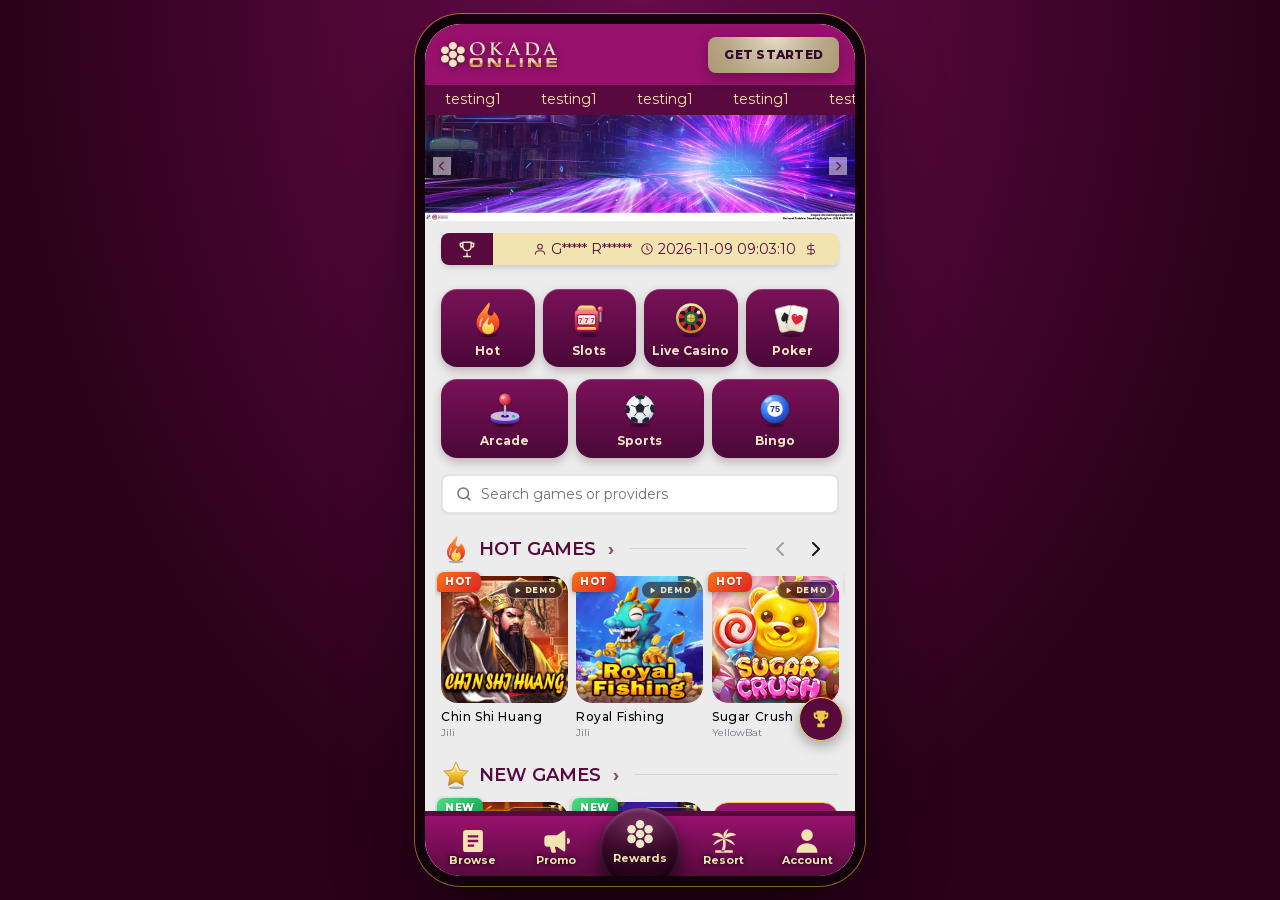
==== commit 1b887023: "Publish mobile version only The site root now shows the prototype in a phone-sized frame, so it alwa" ====
--- a/ooc/index.html
+++ b/ooc/index.html
@@ -1,4 +1,4 @@
-<!DOCTYPE html><html lang="en"><head><style id="react-aria-pressable-style">@layer {
+<!DOCTYPE html><html lang="en"><head><script>if(window.top===window.self){location.replace("../"+location.hash)}</script><style id="react-aria-pressable-style">@layer {
   [data-react-aria-pressable] {
     touch-action: pan-x pan-y pinch-zoom;
   }
